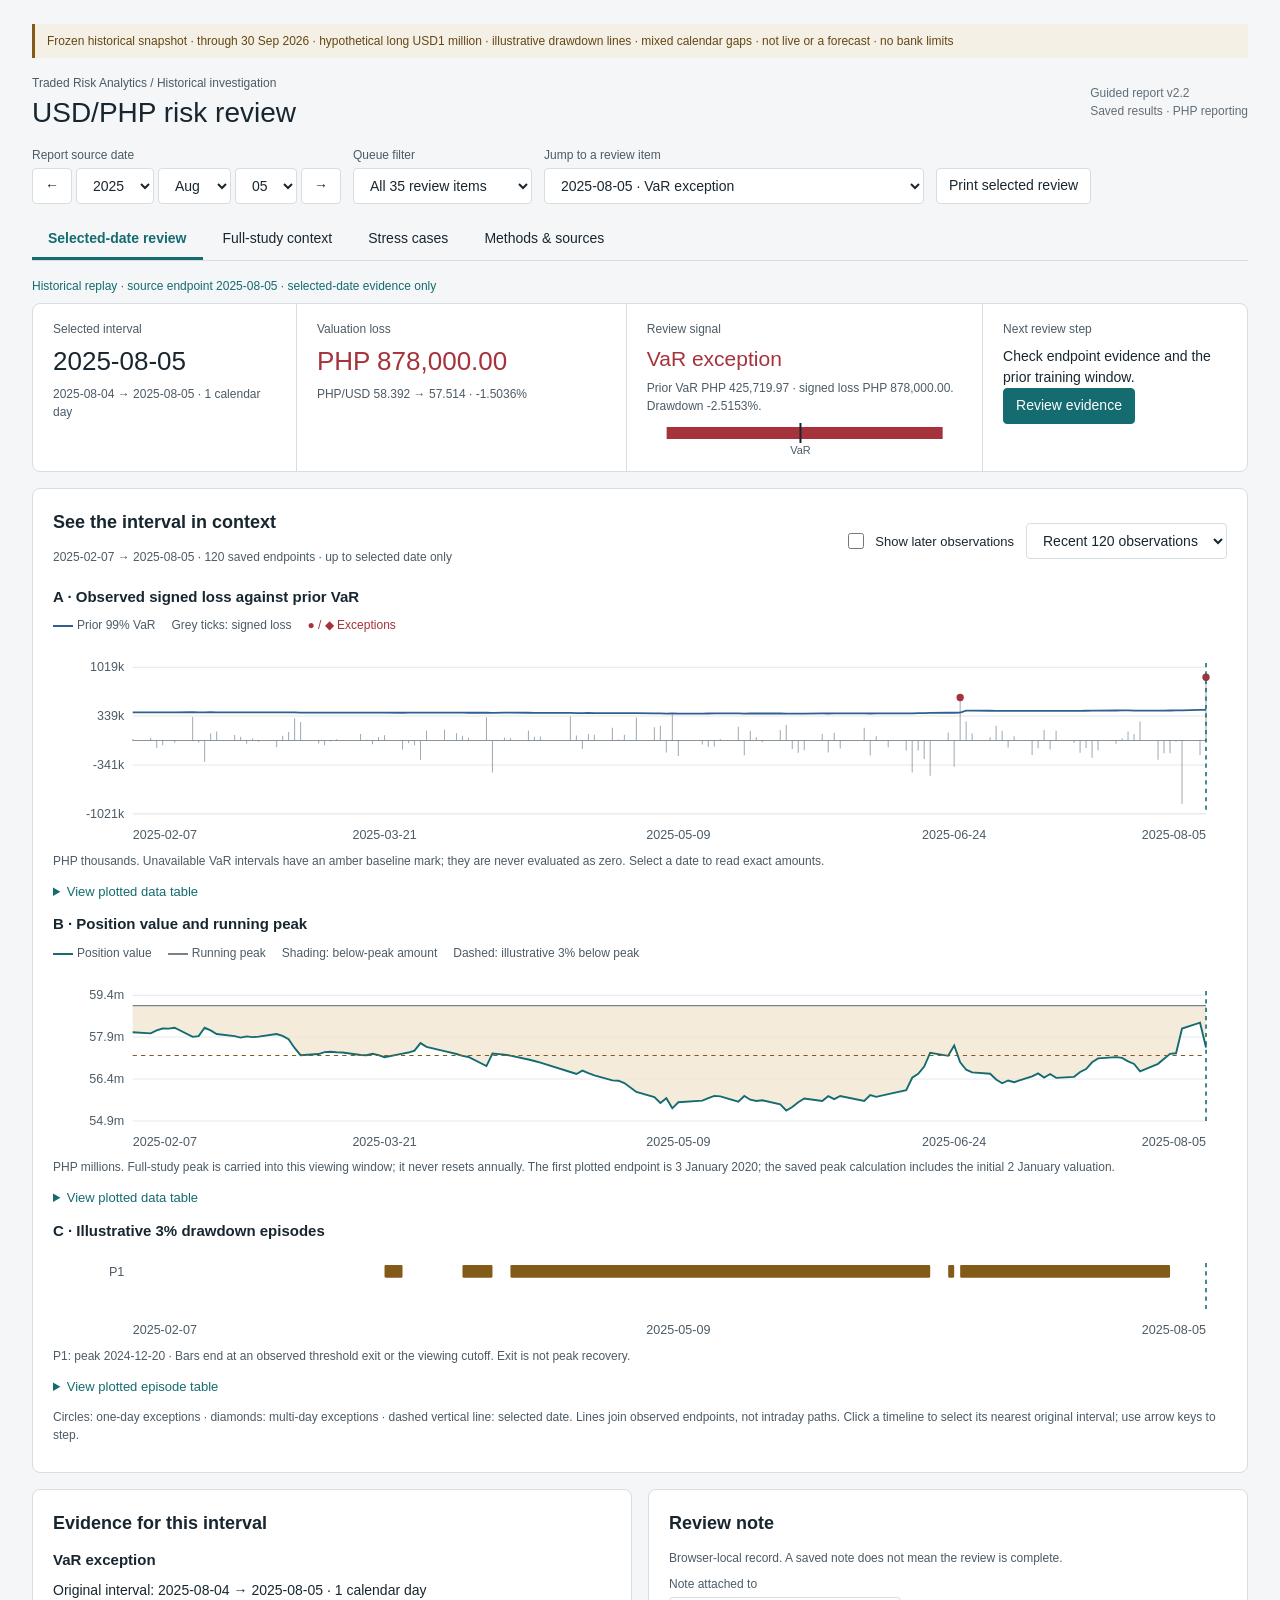
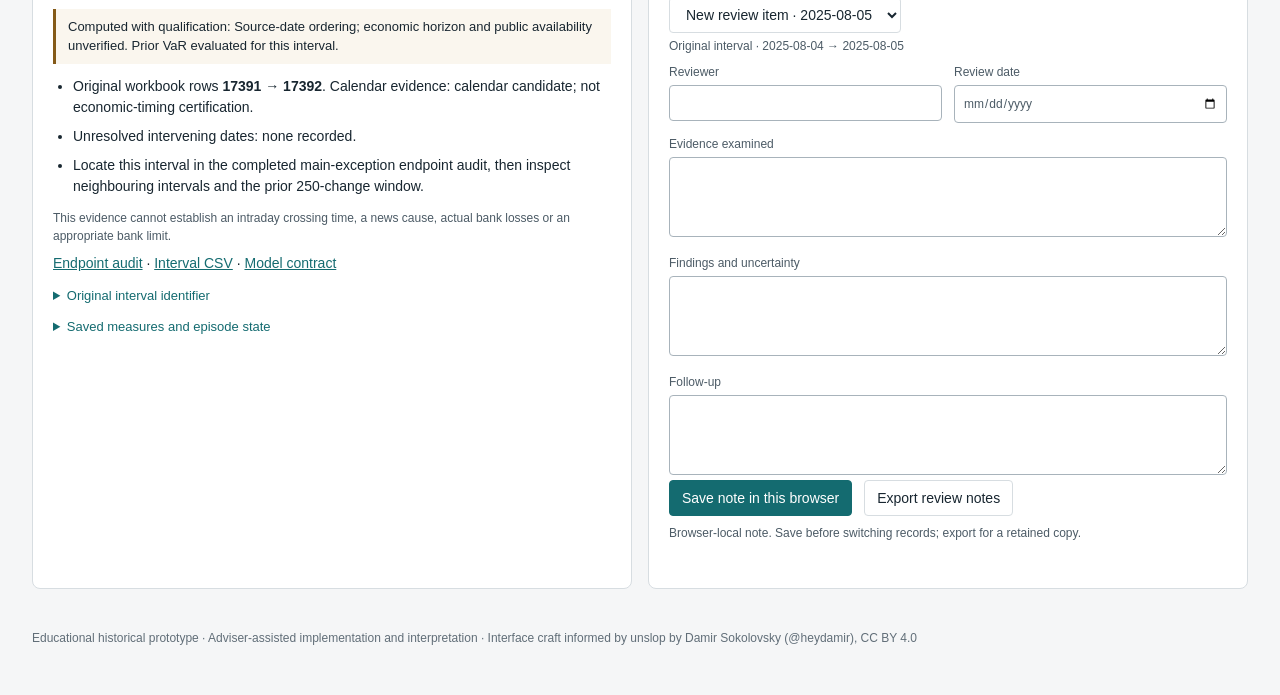
==== reports/guided_historical_report_v1/index.html @ f8533498 "Add files via upload" ====
<!doctype html>
<html lang="en"><head><meta charset="utf-8"><meta name="viewport" content="width=device-width,initial-scale=1"><title>USD/PHP · Guided historical risk report</title>
<style>
:root{--bg:#f5f6f7;--paper:#fff;--ink:#182630;--secondary:#4c5b66;--muted:#616e78;--line:#d7dde1;--soft:#eef1f3;--teal:#146b70;--red:#a6323b;--amber:#845a18;--blue:#315f92}*{box-sizing:border-box}body{margin:0;background:var(--bg);color:var(--ink);font:14px/1.5 -apple-system,BlinkMacSystemFont,"Segoe UI",sans-serif}main{max-width:1360px;margin:auto;padding:24px 32px 48px}h1{font-size:28px;font-weight:500;line-height:1.2;margin:0}h2{font-size:18px;font-weight:600;margin:0 0 12px}h3{font-size:15px;font-weight:600;margin:0 0 8px}p{margin:8px 0}a{color:var(--teal)}button,select,input,textarea{font:inherit;color:inherit}button,select{background:var(--paper);border:1px solid var(--line);border-radius:4px;min-height:36px;padding:6px 12px}button{cursor:pointer}button:hover{background:var(--soft)}button:disabled{opacity:.5;cursor:default}button:focus-visible,select:focus-visible,input:focus-visible,textarea:focus-visible,a:focus-visible,[tabindex]:focus-visible{outline:3px solid #146b70;outline-offset:3px}button.primary{background:var(--teal);border-color:var(--teal);color:white}.frame{padding:8px 12px;border-left:3px solid var(--amber);background:#f5f0e6;color:#654714;font-size:12px;margin-bottom:16px}.masthead{display:flex;justify-content:space-between;gap:16px;align-items:center}.eyebrow{color:var(--secondary);font-size:12px;margin-bottom:4px}.version{color:var(--muted);font-size:12px}.toolbar{display:flex;align-items:end;gap:12px;flex-wrap:wrap;padding:16px 0}.datecontrol{display:flex;gap:4px;flex-wrap:wrap}.toolbar label,.small-label{display:block;font-size:12px;color:var(--secondary);margin-bottom:4px}.toolbar .queue{flex:1;max-width:380px}.queue select{width:100%}.spacer{flex:1}.tabs{display:flex;gap:4px;border-bottom:1px solid var(--line);margin-bottom:16px;flex-wrap:wrap}.tabs button{border:0;background:none;border-bottom:3px solid transparent;border-radius:0;padding:8px 16px}.tabs button[aria-selected=true]{border-color:var(--teal);color:var(--teal);font-weight:600}.tiles{display:grid;grid-template-columns:1fr 1.25fr 1.35fr 1fr;background:var(--paper);border:1px solid var(--line);border-radius:8px;margin-bottom:16px}.tile{padding:16px 20px;border-right:1px solid var(--line);min-width:0}.tile:last-child{border:0}.tile .label{font-size:12px;color:var(--secondary);margin-bottom:8px}.figure{font-size:26px;line-height:1.2;font-weight:500;font-variant-numeric:tabular-nums;overflow-wrap:anywhere}.figure.signal{font-size:21px}.sub{font-size:12px;color:var(--secondary);margin-top:8px}.danger{color:var(--red)}.muted{color:var(--muted)}.inline{display:flex;gap:12px;align-items:center;flex-wrap:wrap}.panel{background:var(--paper);border:1px solid var(--line);border-radius:8px;padding:20px;margin-bottom:16px}.plot-toolbar{display:flex;justify-content:space-between;align-items:center;gap:12px;flex-wrap:wrap}.toggle{display:flex;gap:8px;align-items:center;font-size:13px}input[type=checkbox]{width:16px;height:16px;accent-color:var(--teal)}.chart{margin-top:12px;position:relative}.chart h3{margin:0}.chart svg{display:block;width:100%;height:auto;touch-action:pan-y}.chart-caption{font-size:12px;color:var(--secondary);margin:4px 0 8px}.legend{display:flex;gap:16px;flex-wrap:wrap;font-size:12px;color:var(--secondary);margin:8px 0}.linekey{display:inline-block;width:20px;height:0;border-top:2px solid;vertical-align:middle;margin-right:4px}.dotkey{color:var(--red)}.twocol{display:grid;grid-template-columns:1fr 1fr;gap:16px}.notice{padding:8px 12px;border-left:3px solid var(--amber);background:#faf6ee;font-size:13px}.evidence-list{padding-left:20px;margin:12px 0}.evidence-list li{margin:8px 0}.review-fields{display:grid;grid-template-columns:1fr 1fr;gap:12px}.review-fields label{display:block;font-size:12px;color:var(--secondary)}input:not([type=checkbox]),textarea,.review-fields select{width:100%;padding:8px;border:1px solid #a8b3bb;border-radius:4px;background:white;margin-top:4px}textarea{min-height:80px;resize:vertical}.wide{grid-column:1/-1}.statusline{font-size:12px;color:var(--secondary);min-height:36px}.scroll{overflow:auto;max-height:440px}table{border-collapse:collapse;width:100%;font-size:13px}th,td{text-align:left;padding:8px 12px;border-bottom:1px solid var(--line);vertical-align:top;font-variant-numeric:tabular-nums}th{color:var(--secondary);font-weight:500;background:#f7f8f9}details{margin:12px 0}summary{cursor:pointer;color:var(--teal);font-size:13px}dl{display:grid;grid-template-columns:1fr 1.5fr;gap:8px;margin:12px 0}dt{color:var(--secondary);font-size:13px}dd{margin:0;overflow-wrap:anywhere}.chart-data{max-height:280px}.methodtext{max-width:90ch}code{font-size:12px;overflow-wrap:anywhere}.sr-only{position:absolute;width:1px;height:1px;overflow:hidden;clip:rect(0,0,0,0)}[hidden]{display:none!important}footer{font-size:12px;color:var(--muted);margin-top:24px}.impact{display:block;width:100%;height:36px;margin-top:4px}.chart-focus{cursor:crosshair}.review-date-banner{font-size:12px;color:var(--teal);margin:8px 0}.blank{padding:24px;color:var(--secondary)}@media(max-width:900px){main{padding:16px}.tiles{grid-template-columns:1fr 1fr}.tile:nth-child(2){border-right:0}.tile:nth-child(-n+2){border-bottom:1px solid var(--line)}.twocol{grid-template-columns:1fr}.masthead{align-items:start}.toolbar .queue{max-width:none}.figure{font-size:24px}}@media(max-width:560px){.tiles{grid-template-columns:1fr}.tile{border:0;border-bottom:1px solid var(--line)!important}.tile:last-child{border-bottom:0!important}.review-fields{grid-template-columns:1fr}.wide{grid-column:auto}.tabs button{padding:8px}.datecontrol select{max-width:160px}.toolbar .queue{flex-basis:100%}h1{font-size:24px}.panel{padding:12px}.version{max-width:120px}.chart svg{min-height:150px}dl{grid-template-columns:1fr}.chart-caption{font-size:12px}}@media print{body{background:white}main{padding:0;max-width:none}.toolbar,.tabs,.plot-toolbar,.note-actions,.review-fields,.print-hide{display:none!important}.frame{display:block}.panel,.tiles{break-inside:avoid;border-radius:0}.chart svg{max-height:200px}.twocol{display:block}#notes-panel{display:none}#pane-review{display:block!important}#pane-study,#pane-stress,#pane-methods{display:none!important}.panel[hidden]{display:none!important}footer{font-size:10px}}
</style></head><body><main>
<div class="frame">Frozen historical snapshot · through 30 Sep 2026 · hypothetical long USD1 million · illustrative drawdown lines · mixed calendar gaps · not live or a forecast · no bank limits</div>
<header class="masthead"><div><div class="eyebrow">Traded Risk Analytics / Historical investigation</div><h1>USD/PHP risk review</h1></div><div class="version">Guided report v2.2<br>Saved results · PHP reporting</div></header>
<div class="toolbar"><div><label for="date">Report source date</label><div class="datecontrol"><button id="previous" aria-label="Previous original interval">←</button><select id="year" aria-label="Source year"></select><select id="month" aria-label="Source month"></select><select id="date" aria-label="Source day"></select><button id="next" aria-label="Next original interval">→</button></div></div><div><label for="queue-filter">Queue filter</label><select id="queue-filter"><option value="all">All 35 review items</option><option value="var">22 VaR exceptions</option><option value="drawdown">15 new 3% crossings</option></select></div><div class="queue"><label for="jump">Jump to a review item</label><select id="jump"><option value="">Choose a saved item</option></select></div><button id="print">Print selected review</button></div>
<nav class="tabs" role="tablist" aria-label="Report views"><button id="tab-review" role="tab" tabindex="0" aria-selected="true" aria-controls="pane-review" data-tab="review">Selected-date review</button><button id="tab-study" role="tab" tabindex="-1" aria-selected="false" aria-controls="pane-study" data-tab="study">Full-study context</button><button id="tab-stress" role="tab" tabindex="-1" aria-selected="false" aria-controls="pane-stress" data-tab="stress">Stress cases</button><button id="tab-methods" role="tab" tabindex="-1" aria-selected="false" aria-controls="pane-methods" data-tab="methods">Methods & sources</button></nav>
<div id="pane-review" role="tabpanel" aria-labelledby="tab-review">
<div id="replay" class="review-date-banner" aria-live="polite"></div>
<div class="tiles"><div class="tile"><div class="label">Selected interval</div><div id="selected-date" class="figure"></div><div id="interval" class="sub"></div></div><div class="tile"><div class="label" id="impact-label">Valuation impact</div><div id="impact-value" class="figure"></div><div id="rate" class="sub"></div></div><div class="tile"><div class="label">Review signal</div><div id="signal" class="figure signal"></div><div id="signal-detail" class="sub"></div><div id="impact-bar"></div></div><div class="tile"><div class="label">Next review step</div><div id="next-step"></div><button id="open-evidence" class="primary">Review evidence</button></div></div>
<section class="panel"><div class="plot-toolbar"><div><h2>See the interval in context</h2><div id="chart-scope" class="chart-caption"></div></div><div class="inline"><label class="toggle"><input id="show-later" type="checkbox">Show later observations</label><label><span class="sr-only">Chart range</span><select id="chart-range"><option value="recent">Recent 120 observations</option><option value="all">Whole available history</option></select></label></div></div>
<div class="chart" id="loss-chart" tabindex="0" aria-label="Loss versus prior VaR timeline. Left and right arrow keys select neighbouring intervals."></div><div class="chart" id="value-chart" tabindex="0" aria-label="Position value and running peak timeline. Left and right arrow keys select neighbouring intervals."></div><div class="chart" id="episode-chart" tabindex="0" aria-label="Drawdown episodes. Left and right arrow keys select neighbouring intervals."></div><p class="chart-caption">Circles: one-day exceptions · diamonds: multi-day exceptions · dashed vertical line: selected date. Lines join observed endpoints, not intraday paths. Click a timeline to select its nearest original interval; use arrow keys to step.</p>
</section>
<div class="twocol"><section class="panel" id="evidence-panel" tabindex="-1"><h2>Evidence for this interval</h2><div id="new"></div><div id="availability" class="notice"></div><div id="evidence"></div><details><summary>Saved measures and episode state</summary><div id="var-result"></div><div id="ongoing"></div></details></section>
<section class="panel" id="notes-panel"><h2>Review note</h2><p class="chart-caption">Browser-local record. A saved note does not mean the review is complete.</p><label for="note-context" class="small-label">Note attached to</label><select id="note-context"></select><p id="note-target" class="chart-caption"></p><div class="review-fields"><label>Reviewer<input id="reviewer"></label><label>Review date<input id="review-date" type="date"></label><label class="wide">Evidence examined<textarea id="review-evidence"></textarea></label><label class="wide">Findings and uncertainty<textarea id="findings"></textarea></label><label class="wide">Follow-up<textarea id="follow-up"></textarea></label></div><div class="inline note-actions"><button id="save-note" class="primary">Save note in this browser</button><button id="export-notes">Export review notes</button></div><p id="note-status" class="statusline" aria-live="polite"></p></section></div>
</div>
<div id="pane-study" role="tabpanel" aria-labelledby="tab-study" hidden><section class="panel"><h2>Full-study context</h2><p class="notice">Uses observations through 30 September 2026, including information later than an earlier selected date. Descriptive historical assessment; no model pass/fail verdict.</p><div id="coverage"></div><h3>Drawdown threshold tradeoffs</h3><div id="thresholds"></div><p>2% crosses sooner in a shared downturn; 4% requires a larger decline before crossing. Counts describe this sample, not calibrated company appetite. The selected-date episode display uses 3% as an illustrative display setting, not a preferred risk limit.</p><details><summary>All 15 illustrative 3% episodes — retrospective</summary><div id="episodes" class="scroll"></div></details><details><summary>All 1,647 original intervals — retrospective</summary><div id="history" class="scroll"></div></details><p><a href="../drawdown_threshold_assessment_v1/FINDINGS.md">Threshold assessment and limitations</a> · <a href="../var_validation_v1/VALIDATION_SUMMARY.md">Validation summary</a></p></section></div>
<div id="pane-stress" role="tabpanel" aria-labelledby="tab-stress" hidden><section class="panel"><h2>Stress cases · separate dated references</h2><p class="notice">Display-only scenarios. No probability, forecast horizon or breach threshold is assigned. These references may be later than the selected review date.</p><div class="twocol"><div><h3>Hypothetical long USD1 million</h3><p>Valuation as of <strong>30 September 2026</strong><br>PHP62.485/USD · PHP62.485 million starting value</p><div id="usd-stress"></div></div><div><h3>BPI Group · supporting illustration</h3><p>Disclosure as of <strong>31 December 2025</strong><br>+PHP814 million net USD on-balance-sheet exposure, in peso equivalent</p><div id="bpi-stress"></div><p class="chart-caption">Not the modelled USD1 million position. Static linear illustration; no actual total BPI loss, BPI VaR or BPI risk appetite is inferred. Original publication date not established.</p></div></div><p><a href="../stress_testing_v1/FINDINGS.md">Stress findings</a> · <a href="../stress_testing_v1/bpi_provenance.json">BPI provenance</a> · <a href="stress_comparison.png">Original saved comparison chart</a></p></section></div>
<div id="pane-methods" role="tabpanel" aria-labelledby="tab-methods" hidden><section class="panel methodtext"><h2>Methods, limitations and provenance</h2><p>The model uses a fixed hypothetical long USD1 million, PHP reporting, and published BSP observations. The rate is the USD row’s PHIL. PESO EQUIVALENT field; verified market-close one-day risk is not claimed.</p><p>Prior 99% Historical Simulation VaR uses the most recent 250 eligible original changes and the higher quantile. Signed loss is the negative of P&L. Exact signed loss must strictly exceed exact VaR for an exception. The near-tie review tolerance is PHP0.01 and never overrides strict classification.</p><p>Seven intervals crossing unresolved source dates are excluded from main training and backtesting. No missing-rate filling, return bridging or substitution is used. Source-date ordering, public availability, underlying economic dates and series-method continuity remain qualified. Formal operational adequacy, independence and causal market explanations are not established.</p><p>The running peak begins at the first study valuation and never resets yearly. A 3% episode starts on the first observed drawdown at or below −3%, continues while that condition holds, and ends on the first endpoint above −3%. Re-entry is a new episode; no extra minimum separation is imposed. Threshold exit is distinct from recovery to the peak. Later endpoints do not appear in the default selected-date charts.</p><p>No signal means only no trigger under these rules; unavailable is not zero. Stress scenarios do not bound losses or establish VaR adequacy. Any review remains manual.</p><h3>Report provenance</h3><div id="provenance"></div><p>Checks are author-run consistency checks. No independent bank-model certification or learner mastery is implied. Notes remain in the browser unless exported; the export includes version, snapshot hash, dates and record identifiers.</p><p><a href="../../INDICATOR_ACTION_SPECIFICATION.md">Project indicator specification</a> · <a href="../../MODELLING_CONTRACT.md">VaR contract</a> · <a href="../../STRESS_TESTING_CONTRACT.md">Stress contract</a> · <a href="../source_audit_remaining_gap1_v1/all_main_exception_endpoint_register.csv">Main-exception endpoint audit</a> · <a href="../investigation_episodes_v1/complete_interval_detail.csv">Complete interval CSV</a> · <a href="saved_results.json">Saved report arrays</a> · <a href="checksums.json">Output checksums</a></p><p>Keep this report folder within the project to retain relative evidence links. Main charts and controls work without a network connection.</p></section></div>
<footer>Educational historical prototype · Adviser-assisted implementation and interpretation · Interface craft informed by unslop by Damir Sokolovsky (@heydamir), CC BY 4.0</footer>
</main><script id="saved-data" type="application/json">{"details":[{"interval_id":"3cf2fd962d1fbd9c4ecc59f56bb71204aa5a29d5f0ee666faa956835532c6848:peso cross daily:15350->15351","start_source_date":"2020-01-02","end_source_date":"2020-01-03","gap_calendar_days":"1","gap_group":"gap_1","position_value_php":"50646000","running_peak_php":"50802000","running_peak_source_date":"2020-01-02","drawdown_php":"-156000","drawdown_percent":"-0.3070745246250148","drawdown_percent_exact":"-2600/8467","drawdown_flag":"False","drawdown_event":"no_trigger","drawdown_status":"Available with qualification","var_status":"Unavailable","var_unavailable_reason":"insufficient_history","var_exception":"","prior_var99_php":"","target_loss_php":"","exceedance_php":"","any_trigger":"False","qualification":"Source-date ordering; economic horizon and public availability unverified","drawdown_episode_id":"","threshold_exit_episode_id":"","presentation_state":"no_drawdown_trigger"},{"interval_id":"3cf2fd962d1fbd9c4ecc59f56bb71204aa5a29d5f0ee666faa956835532c6848:peso cross daily:15351->15354","start_source_date":"2020-01-03","end_source_date":"2020-01-06","gap_calendar_days":"3","gap_group":"gap_gt1","position_value_php":"50872000","running_peak_php":"50872000","running_peak_source_date":"2020-01-06","drawdown_php":"0","drawdown_percent":"0.0","drawdown_percent_exact":"0","drawdown_flag":"False","drawdown_event":"no_trigger","drawdown_status":"Available with qualification","var_status":"Unavailable","var_unavailable_reason":"insufficient_history","var_exception":"","prior_var99_php":"","target_loss_php":"","exceedance_php":"","any_trigger":"False","qualification":"Source-date ordering; economic horizon and public availability unverified","drawdown_episode_id":"","threshold_exit_episode_id":"","presentation_state":"no_drawdown_trigger"},{"interval_id":"3cf2fd962d1fbd9c4ecc59f56bb71204aa5a29d5f0ee666faa956835532c6848:peso cross daily:15354->15355","start_source_date":"2020-01-06","end_source_date":"2020-01-07","gap_calendar_days":"1","gap_group":"gap_1","position_value_php":"51161000","running_peak_php":"51161000","running_peak_source_date":"2020-01-07","drawdown_php":"0","drawdown_percent":"0.0","drawdown_percent_exact":"0","drawdown_flag":"False","drawdown_event":"no_trigger","drawdown_status":"Available with qualification","var_status":"Unavailable","var_unavailable_reason":"insufficient_history","var_exception":"","prior_var99_php":"","target_loss_php":"","exceedance_php":"","any_trigger":"False","qualification":"Source-date ordering; economic horizon and public availability unverified","drawdown_episode_id":"","threshold_exit_episode_id":"","presentation_state":"no_drawdown_trigger"},{"interval_id":"3cf2fd962d1fbd9c4ecc59f56bb71204aa5a29d5f0ee666faa956835532c6848:peso cross daily:15355->15356","start_source_date":"2020-01-07","end_source_date":"2020-01-08","gap_calendar_days":"1","gap_group":"gap_1","position_value_php":"50841000","running_peak_php":"51161000","running_peak_source_date":"2020-01-07","drawdown_php":"-320000","drawdown_percent":"-0.625476437129845","drawdown_percent_exact":"-32000/51161","drawdown_flag":"False","drawdown_event":"no_trigger","drawdown_status":"Available with qualification","var_status":"Unavailable","var_unavailable_reason":"insufficient_history","var_exception":"","prior_var99_php":"","target_loss_php":"","exceedance_php":"","any_trigger":"False","qualification":"Source-date ordering; economic horizon and public availability unverified","drawdown_episode_id":"","threshold_exit_episode_id":"","presentation_state":"no_drawdown_trigger"},{"interval_id":"3cf2fd962d1fbd9c4ecc59f56bb71204aa5a29d5f0ee666faa956835532c6848:peso cross daily:15356->15357","start_source_date":"2020-01-08","end_source_date":"2020-01-09","gap_calendar_days":"1","gap_group":"gap_1","position_value_php":"50956000","running_peak_php":"51161000","running_peak_source_date":"2020-01-07","drawdown_php":"-205000","drawdown_percent":"-0.40069584253630697","drawdown_percent_exact":"-20500/51161","drawdown_flag":"False","drawdown_event":"no_trigger","drawdown_status":"Available with qualification","var_status":"Unavailable","var_unavailable_reason":"insufficient_history","var_exception":"","prior_var99_php":"","target_loss_php":"","exceedance_php":"","any_trigger":"False","qualification":"Source-date ordering; economic horizon and public availability unverified","drawdown_episode_id":"","threshold_exit_episode_id":"","presentation_state":"no_drawdown_trigger"},{"interval_id":"3cf2fd962d1fbd9c4ecc59f56bb71204aa5a29d5f0ee666faa956835532c6848:peso cross daily:15357->15358","start_source_date":"2020-01-09","end_source_date":"2020-01-10","gap_calendar_days":"1","gap_group":"gap_1","position_value_php":"50603000","running_peak_php":"51161000","running_peak_source_date":"2020-01-07","drawdown_php":"-558000","drawdown_percent":"-1.0906745372451672","drawdown_percent_exact":"-55800/51161","drawdown_flag":"False","drawdown_event":"no_trigger","drawdown_status":"Available with qualification","var_status":"Unavailable","var_unavailable_reason":"insufficient_history","var_exception":"","prior_var99_php":"","target_loss_php":"","exceedance_php":"","any_trigger":"False","qualification":"Source-date ordering; economic horizon and public availability unverified","drawdown_episode_id":"","threshold_exit_episode_id":"","presentation_state":"no_drawdown_trigger"},{"interval_id":"3cf2fd962d1fbd9c4ecc59f56bb71204aa5a29d5f0ee666faa956835532c6848:peso cross daily:15358->15362","start_source_date":"2020-01-10","end_source_date":"2020-01-14","gap_calendar_days":"4","gap_group":"gap_gt1","position_value_php":"50705000","running_peak_php":"51161000","running_peak_source_date":"2020-01-07","drawdown_php":"-456000","drawdown_percent":"-0.8913039229100291","drawdown_percent_exact":"-45600/51161","drawdown_flag":"False","drawdown_event":"no_trigger","drawdown_status":"Available with qualification","var_status":"Unavailable","var_unavailable_reason":"excluded_review","var_exception":"","prior_var99_php":"","target_loss_php":"","exceedance_php":"","any_trigger":"False","qualification":"Source-date ordering; economic horizon and public availability unverified","drawdown_episode_id":"","threshold_exit_episode_id":"","presentation_state":"no_drawdown_trigger"},{"interval_id":"3cf2fd962d1fbd9c4ecc59f56bb71204aa5a29d5f0ee666faa956835532c6848:peso cross daily:15362->15363","start_source_date":"2020-01-14","end_source_date":"2020-01-15","gap_calendar_days":"1","gap_group":"gap_1","position_value_php":"50512000","running_peak_php":"51161000","running_peak_source_date":"2020-01-07","drawdown_php":"-649000","drawdown_percent":"-1.2685443990539669","drawdown_percent_exact":"-5900/4651","drawdown_flag":"False","drawdown_event":"no_trigger","drawdown_status":"Available with qualification","var_status":"Unavailable","var_unavailable_reason":"insufficient_history","var_exception":"","prior_var99_php":"","target_loss_php":"","exceedance_php":"","any_trigger":"False","qualification":"Source-date ordering; economic horizon and public availability unverified","drawdown_episode_id":"","threshold_exit_episode_id":"","presentation_state":"no_drawdown_trigger"},{"interval_id":"3cf2fd962d1fbd9c4ecc59f56bb71204aa5a29d5f0ee666faa956835532c6848:peso cross daily:15363->15364","start_source_date":"2020-01-15","end_source_date":"2020-01-16","gap_calendar_days":"1","gap_group":"gap_1","position_value_php":"50700000","running_peak_php":"51161000","running_peak_source_date":"2020-01-07","drawdown_php":"-461000","drawdown_percent":"-0.901076992240183","drawdown_percent_exact":"-46100/51161","drawdown_flag":"False","drawdown_event":"no_trigger","drawdown_status":"Available with qualification","var_status":"Unavailable","var_unavailable_reason":"insufficient_history","var_exception":"","prior_var99_php":"","target_loss_php":"","exceedance_php":"","any_trigger":"False","qualification":"Source-date ordering; economic horizon and public availability unverified","drawdown_episode_id":"","threshold_exit_episode_id":"","presentation_state":"no_drawdown_trigger"},{"interval_id":"3cf2fd962d1fbd9c4ecc59f56bb71204aa5a29d5f0ee666faa956835532c6848:peso cross daily:15364->15365","start_source_date":"2020-01-16","end_source_date":"2020-01-17","gap_calendar_days":"1","gap_group":"gap_1","position_value_php":"50760000","running_peak_php":"51161000","running_peak_source_date":"2020-01-07","drawdown_php":"-401000","drawdown_percent":"-0.783800160278337","drawdown_percent_exact":"-40100/51161","drawdown_flag":"False","drawdown_event":"no_trigger","drawdown_status":"Available with qualification","var_status":"Unavailable","var_unavailable_reason":"insufficient_history","var_exception":"","prior_var99_php":"","target_loss_php":"","exceedance_php":"","any_trigger":"False","qualification":"Source-date ordering; economic horizon and public availability unverified","drawdown_episode_id":"","threshold_exit_episode_id":"","presentation_state":"no_drawdown_trigger"},{"interval_id":"3cf2fd962d1fbd9c4ecc59f56bb71204aa5a29d5f0ee666faa956835532c6848:peso cross daily:15365->15368","start_source_date":"2020-01-17","end_source_date":"2020-01-20","gap_calendar_days":"3","gap_group":"gap_gt1","position_value_php":"50898000","running_peak_php":"51161000","running_peak_source_date":"2020-01-07","drawdown_php":"-263000","drawdown_percent":"-0.5140634467660914","drawdown_percent_exact":"-26300/51161","drawdown_flag":"False","drawdown_event":"no_trigger","drawdown_status":"Available with qualification","var_status":"Unavailable","var_unavailable_reason":"insufficient_history","var_exception":"","prior_var99_php":"","target_loss_php":"","exceedance_php":"","any_trigger":"False","qualification":"Source-date ordering; economic horizon and public availability unverified","drawdown_episode_id":"","threshold_exit_episode_id":"","presentation_state":"no_drawdown_trigger"},{"interval_id":"3cf2fd962d1fbd9c4ecc59f56bb71204aa5a29d5f0ee666faa956835532c6848:peso cross daily:15368->15369","start_source_date":"2020-01-20","end_source_date":"2020-01-21","gap_calendar_days":"1","gap_group":"gap_1","position_value_php":"50944000","running_peak_php":"51161000","running_peak_source_date":"2020-01-07","drawdown_php":"-217000","drawdown_percent":"-0.42415120892867614","drawdown_percent_exact":"-21700/51161","drawdown_flag":"False","drawdown_event":"no_trigger","drawdown_status":"Available with qualification","var_status":"Unavailable","var_unavailable_reason":"insufficient_history","var_exception":"","prior_var99_php":"","target_loss_php":"","exceedance_php":"","any_trigger":"False","qualification":"Source-date ordering; economic horizon and public availability unverified","drawdown_episode_id":"","threshold_exit_episode_id":"","presentation_state":"no_drawdown_trigger"},{"interval_id":"3cf2fd962d1fbd9c4ecc59f56bb71204aa5a29d5f0ee666faa956835532c6848:peso cross daily:15369->15370","start_source_date":"2020-01-21","end_source_date":"2020-01-22","gap_calendar_days":"1","gap_group":"gap_1","position_value_php":"51039000","running_peak_php":"51161000","running_peak_source_date":"2020-01-07","drawdown_php":"-122000","drawdown_percent":"-0.2384628916557534","drawdown_percent_exact":"-12200/51161","drawdown_flag":"False","drawdown_event":"no_trigger","drawdown_status":"Available with qualification","var_status":"Unavailable","var_unavailable_reason":"insufficient_history","var_exception":"","prior_var99_php":"","target_loss_php":"","exceedance_php":"","any_trigger":"False","qualification":"Source-date ordering; economic horizon and public availability unverified","drawdown_episode_id":"","threshold_exit_episode_id":"","presentation_state":"no_drawdown_trigger"},{"interval_id":"3cf2fd962d1fbd9c4ecc59f56bb71204aa5a29d5f0ee666faa956835532c6848:peso cross daily:15370->15371","start_source_date":"2020-01-22","end_source_date":"2020-01-23","gap_calendar_days":"1","gap_group":"gap_1","position_value_php":"50942000","running_peak_php":"51161000","running_peak_source_date":"2020-01-07","drawdown_php":"-219000","drawdown_percent":"-0.4280604366607377","drawdown_percent_exact":"-21900/51161","drawdown_flag":"False","drawdown_event":"no_trigger","drawdown_status":"Available with qualification","var_status":"Unavailable","var_unavailable_reason":"insufficient_history","var_exception":"","prior_var99_php":"","target_loss_php":"","exceedance_php":"","any_trigger":"False","qualification":"Source-date ordering; economic horizon and public availability unverified","drawdown_episode_id":"","threshold_exit_episode_id":"","presentation_state":"no_drawdown_trigger"},{"interval_id":"3cf2fd962d1fbd9c4ecc59f56bb71204aa5a29d5f0ee666faa956835532c6848:peso cross daily:15371->15372","start_source_date":"2020-01-23","end_source_date":"2020-01-24","gap_calendar_days":"1","gap_group":"gap_1","position_value_php":"50963000","running_peak_php":"51161000","running_peak_source_date":"2020-01-07","drawdown_php":"-198000","drawdown_percent":"-0.3870135454740916","drawdown_percent_exact":"-1800/4651","drawdown_flag":"False","drawdown_event":"no_trigger","drawdown_status":"Available with qualification","var_status":"Unavailable","var_unavailable_reason":"insufficient_history","var_exception":"","prior_var99_php":"","target_loss_php":"","exceedance_php":"","any_trigger":"False","qualification":"Source-date ordering; economic horizon and public availability unverified","drawdown_episode_id":"","threshold_exit_episode_id":"","presentation_state":"no_drawdown_trigger"},{"interval_id":"3cf2fd962d1fbd9c4ecc59f56bb71204aa5a29d5f0ee666faa956835532c6848:peso cross daily:15372->15375","start_source_date":"2020-01-24","end_source_date":"2020-01-27","gap_calendar_days":"3","gap_group":"gap_gt1","position_value_php":"50899000","running_peak_php":"51161000","running_peak_source_date":"2020-01-07","drawdown_php":"-262000","drawdown_percent":"-0.5121088329000606","drawdown_percent_exact":"-26200/51161","drawdown_flag":"False","drawdown_event":"no_trigger","drawdown_status":"Available with qualification","var_status":"Unavailable","var_unavailable_reason":"insufficient_history","var_exception":"","prior_var99_php":"","target_loss_php":"","exceedance_php":"","any_trigger":"False","qualification":"Source-date ordering; economic horizon and public availability unverified","drawdown_episode_id":"","threshold_exit_episode_id":"","presentation_state":"no_drawdown_trigger"},{"interval_id":"3cf2fd962d1fbd9c4ecc59f56bb71204aa5a29d5f0ee666faa956835532c6848:peso cross daily:15375->15376","start_source_date":"2020-01-27","end_source_date":"2020-01-28","gap_calendar_days":"1","gap_group":"gap_1","position_value_php":"50872000","running_peak_php":"51161000","running_peak_source_date":"2020-01-07","drawdown_php":"-289000","drawdown_percent":"-0.5648834072828912","drawdown_percent_exact":"-28900/51161","drawdown_flag":"False","drawdown_event":"no_trigger","drawdown_status":"Available with qualification","var_status":"Unavailable","var_unavailable_reason":"insufficient_history","var_exception":"","prior_var99_php":"","target_loss_php":"","exceedance_php":"","any_trigger":"False","qualification":"Source-date ordering; economic horizon and public availability unverified","drawdown_episode_id":"","threshold_exit_episode_id":"","presentation_state":"no_drawdown_trigger"},{"interval_id":"3cf2fd962d1fbd9c4ecc59f56bb71204aa5a29d5f0ee666faa956835532c6848:peso cross daily:15376->15377","start_source_date":"2020-01-28","end_source_date":"2020-01-29","gap_calendar_days":"1","gap_group":"gap_1","position_value_php":"50818000","running_peak_php":"51161000","running_peak_source_date":"2020-01-07","drawdown_php":"-343000","drawdown_percent":"-0.6704325560485526","drawdown_percent_exact":"-34300/51161","drawdown_flag":"False","drawdown_event":"no_trigger","drawdown_status":"Available with qualification","var_status":"Unavailable","var_unavailable_reason":"insufficient_history","var_exception":"","prior_var99_php":"","target_loss_php":"","exceedance_php":"","any_trigger":"False","qualification":"Source-date ordering; economic horizon and public availability unverified","drawdown_episode_id":"","threshold_exit_episode_id":"","presentation_state":"no_drawdown_trigger"},{"interval_id":"3cf2fd962d1fbd9c4ecc59f56bb71204aa5a29d5f0ee666faa956835532c6848:peso cross daily:15377->15378","start_source_date":"2020-01-29","end_source_date":"2020-01-30","gap_calendar_days":"1","gap_group":"gap_1","position_value_php":"50773000","running_peak_php":"51161000","running_peak_source_date":"2020-01-07","drawdown_php":"-388000","drawdown_percent":"-0.7583901800199371","drawdown_percent_exact":"-38800/51161","drawdown_flag":"False","drawdown_event":"no_trigger","drawdown_status":"Available with qualification","var_status":"Unavailable","var_unavailable_reason":"insufficient_history","var_exception":"","prior_var99_php":"","target_loss_php":"","exceedance_php":"","any_trigger":"False","qualification":"Source-date ordering; economic horizon and public availability unverified","drawdown_episode_id":"","threshold_exit_episode_id":"","presentation_state":"no_drawdown_trigger"},{"interval_id":"3cf2fd962d1fbd9c4ecc59f56bb71204aa5a29d5f0ee666faa956835532c6848:peso cross daily:15378->15379","start_source_date":"2020-01-30","end_source_date":"2020-01-31","gap_calendar_days":"1","gap_group":"gap_1","position_value_php":"50904000","running_peak_php":"51161000","running_peak_source_date":"2020-01-07","drawdown_php":"-257000","drawdown_percent":"-0.5023357635699067","drawdown_percent_exact":"-25700/51161","drawdown_flag":"False","drawdown_event":"no_trigger","drawdown_status":"Available with qualification","var_status":"Unavailable","var_unavailable_reason":"insufficient_history","var_exception":"","prior_var99_php":"","target_loss_php":"","exceedance_php":"","any_trigger":"False","qualification":"Source-date ordering; economic horizon and public availability unverified","drawdown_episode_id":"","threshold_exit_episode_id":"","presentation_state":"no_drawdown_trigger"},{"interval_id":"3cf2fd962d1fbd9c4ecc59f56bb71204aa5a29d5f0ee666faa956835532c6848:peso cross daily:15379->15382","start_source_date":"2020-01-31","end_source_date":"2020-02-03","gap_calendar_days":"3","gap_group":"gap_gt1","position_value_php":"50855000","running_peak_php":"51161000","running_peak_source_date":"2020-01-07","drawdown_php":"-306000","drawdown_percent":"-0.5981118430054143","drawdown_percent_exact":"-30600/51161","drawdown_flag":"False","drawdown_event":"no_trigger","drawdown_status":"Available with qualification","var_status":"Unavailable","var_unavailable_reason":"insufficient_history","var_exception":"","prior_var99_php":"","target_loss_php":"","exceedance_php":"","any_trigger":"False","qualification":"Source-date ordering; economic horizon and public availability unverified","drawdown_episode_id":"","threshold_exit_episode_id":"","presentation_state":"no_drawdown_trigger"},{"interval_id":"3cf2fd962d1fbd9c4ecc59f56bb71204aa5a29d5f0ee666faa956835532c6848:peso cross daily:15382->15383","start_source_date":"2020-02-03","end_source_date":"2020-02-04","gap_calendar_days":"1","gap_group":"gap_1","position_value_php":"50946000","running_peak_php":"51161000","running_peak_source_date":"2020-01-07","drawdown_php":"-215000","drawdown_percent":"-0.4202419811966146","drawdown_percent_exact":"-21500/51161","drawdown_flag":"False","drawdown_event":"no_trigger","drawdown_status":"Available with qualification","var_status":"Unavailable","var_unavailable_reason":"insufficient_history","var_exception":"","prior_var99_php":"","target_loss_php":"","exceedance_php":"","any_trigger":"False","qualification":"Source-date ordering; economic horizon and public availability unverified","drawdown_episode_id":"","threshold_exit_episode_id":"","presentation_state":"no_drawdown_trigger"},{"interval_id":"3cf2fd962d1fbd9c4ecc59f56bb71204aa5a29d5f0ee666faa956835532c6848:peso cross daily:15383->15384","start_source_date":"2020-02-04","end_source_date":"2020-02-05","gap_calendar_days":"1","gap_group":"gap_1","position_value_php":"50763000","running_peak_php":"51161000","running_peak_source_date":"2020-01-07","drawdown_php":"-398000","drawdown_percent":"-0.7779363186802447","drawdown_percent_exact":"-39800/51161","drawdown_flag":"False","drawdown_event":"no_trigger","drawdown_status":"Available with qualification","var_status":"Unavailable","var_unavailable_reason":"insufficient_history","var_exception":"","prior_var99_php":"","target_loss_php":"","exceedance_php":"","any_trigger":"False","qualification":"Source-date ordering; economic horizon and public availability unverified","drawdown_episode_id":"","threshold_exit_episode_id":"","presentation_state":"no_drawdown_trigger"},{"interval_id":"3cf2fd962d1fbd9c4ecc59f56bb71204aa5a29d5f0ee666faa956835532c6848:peso cross daily:15384->15385","start_source_date":"2020-02-05","end_source_date":"2020-02-06","gap_calendar_days":"1","gap_group":"gap_1","position_value_php":"50841000","running_peak_php":"51161000","running_peak_source_date":"2020-01-07","drawdown_php":"-320000","drawdown_percent":"-0.625476437129845","drawdown_percent_exact":"-32000/51161","drawdown_flag":"False","drawdown_event":"no_trigger","drawdown_status":"Available with qualification","var_status":"Unavailable","var_unavailable_reason":"insufficient_history","var_exception":"","prior_var99_php":"","target_loss_php":"","exceedance_php":"","any_trigger":"False","qualification":"Source-date ordering; economic horizon and public availability unverified","drawdown_episode_id":"","threshold_exit_episode_id":"","presentation_state":"no_drawdown_trigger"},{"interval_id":"3cf2fd962d1fbd9c4ecc59f56bb71204aa5a29d5f0ee666faa956835532c6848:peso cross daily:15385->15386","start_source_date":"2020-02-06","end_source_date":"2020-02-07","gap_calendar_days":"1","gap_group":"gap_1","position_value_php":"50780000","running_peak_php":"51161000","running_peak_source_date":"2020-01-07","drawdown_php":"-381000","drawdown_percent":"-0.7447078829577217","drawdown_percent_exact":"-38100/51161","drawdown_flag":"False","drawdown_event":"no_trigger","drawdown_status":"Available with qualification","var_status":"Unavailable","var_unavailable_reason":"insufficient_history","var_exception":"","prior_var99_php":"","target_loss_php":"","exceedance_php":"","any_trigger":"False","qualification":"Source-date ordering; economic horizon and public availability unverified","drawdown_episode_id":"","threshold_exit_episode_id":"","presentation_state":"no_drawdown_trigger"},{"interval_id":"3cf2fd962d1fbd9c4ecc59f56bb71204aa5a29d5f0ee666faa956835532c6848:peso cross daily:15386->15389","start_source_date":"2020-02-07","end_source_date":"2020-02-10","gap_calendar_days":"3","gap_group":"gap_gt1","position_value_php":"50783000","running_peak_php":"51161000","running_peak_source_date":"2020-01-07","drawdown_php":"-378000","drawdown_percent":"-0.7388440413596294","drawdown_percent_exact":"-37800/51161","drawdown_flag":"False","drawdown_event":"no_trigger","drawdown_status":"Available with qualification","var_status":"Unavailable","var_unavailable_reason":"insufficient_history","var_exception":"","prior_var99_php":"","target_loss_php":"","exceedance_php":"","any_trigger":"False","qualification":"Source-date ordering; economic horizon and public availability unverified","drawdown_episode_id":"","threshold_exit_episode_id":"","presentation_state":"no_drawdown_trigger"},{"interval_id":"3cf2fd962d1fbd9c4ecc59f56bb71204aa5a29d5f0ee666faa956835532c6848:peso cross daily:15389->15390","start_source_date":"2020-02-10","end_source_date":"2020-02-11","gap_calendar_days":"1","gap_group":"gap_1","position_value_php":"50782000","running_peak_php":"51161000","running_peak_source_date":"2020-01-07","drawdown_php":"-379000","drawdown_percent":"-0.7407986552256601","drawdown_percent_exact":"-37900/51161","drawdown_flag":"False","drawdown_event":"no_trigger","drawdown_status":"Available with qualification","var_status":"Unavailable","var_unavailable_reason":"insufficient_history","var_exception":"","prior_var99_php":"","target_loss_php":"","exceedance_php":"","any_trigger":"False","qualification":"Source-date ordering; economic horizon and public availability unverified","drawdown_episode_id":"","threshold_exit_episode_id":"","presentation_state":"no_drawdown_trigger"},{"interval_id":"3cf2fd962d1fbd9c4ecc59f56bb71204aa5a29d5f0ee666faa956835532c6848:peso cross daily:15390->15391","start_source_date":"2020-02-11","end_source_date":"2020-02-12","gap_calendar_days":"1","gap_group":"gap_1","position_value_php":"50700000","running_peak_php":"51161000","running_peak_source_date":"2020-01-07","drawdown_php":"-461000","drawdown_percent":"-0.901076992240183","drawdown_percent_exact":"-46100/51161","drawdown_flag":"False","drawdown_event":"no_trigger","drawdown_status":"Available with qualification","var_status":"Unavailable","var_unavailable_reason":"insufficient_history","var_exception":"","prior_var99_php":"","target_loss_php":"","exceedance_php":"","any_trigger":"False","qualification":"Source-date ordering; economic horizon and public availability unverified","drawdown_episode_id":"","threshold_exit_episode_id":"","presentation_state":"no_drawdown_trigger"},{"interval_id":"3cf2fd962d1fbd9c4ecc59f56bb71204aa5a29d5f0ee666faa956835532c6848:peso cross daily:15391->15392","start_source_date":"2020-02-12","end_source_date":"2020-02-13","gap_calendar_days":"1","gap_group":"gap_1","position_value_php":"50569000","running_peak_php":"51161000","running_peak_source_date":"2020-01-07","drawdown_php":"-592000","drawdown_percent":"-1.1571314086902134","drawdown_percent_exact":"-59200/51161","drawdown_flag":"False","drawdown_event":"no_trigger","drawdown_status":"Available with qualification","var_status":"Unavailable","var_unavailable_reason":"insufficient_history","var_exception":"","prior_var99_php":"","target_loss_php":"","exceedance_php":"","any_trigger":"False","qualification":"Source-date ordering; economic horizon and public availability unverified","drawdown_episode_id":"","threshold_exit_episode_id":"","presentation_state":"no_drawdown_trigger"},{"interval_id":"3cf2fd962d1fbd9c4ecc59f56bb71204aa5a29d5f0ee666faa956835532c6848:peso cross daily:15392->15393","start_source_date":"2020-02-13","end_source_date":"2020-02-14","gap_calendar_days":"1","gap_group":"gap_1","position_value_php":"50504000","running_peak_php":"51161000","running_peak_source_date":"2020-01-07","drawdown_php":"-657000","drawdown_percent":"-1.284181309982213","drawdown_percent_exact":"-65700/51161","drawdown_flag":"False","drawdown_event":"no_trigger","drawdown_status":"Available with qualification","var_status":"Unavailable","var_unavailable_reason":"insufficient_history","var_exception":"","prior_var99_php":"","target_loss_php":"","exceedance_php":"","any_trigger":"False","qualification":"Source-date ordering; economic horizon and public availability unverified","drawdown_episode_id":"","threshold_exit_episode_id":"","presentation_state":"no_drawdown_trigger"},{"interval_id":"3cf2fd962d1fbd9c4ecc59f56bb71204aa5a29d5f0ee666faa956835532c6848:peso cross daily:15393->15396","start_source_date":"2020-02-14","end_source_date":"2020-02-17","gap_calendar_days":"3","gap_group":"gap_gt1","position_value_php":"50490000","running_peak_php":"51161000","running_peak_source_date":"2020-01-07","drawdown_php":"-671000","drawdown_percent":"-1.3115459041066437","drawdown_percent_exact":"-6100/4651","drawdown_flag":"False","drawdown_event":"no_trigger","drawdown_status":"Available with qualification","var_status":"Unavailable","var_unavailable_reason":"insufficient_history","var_exception":"","prior_var99_php":"","target_loss_php":"","exceedance_php":"","any_trigger":"False","qualification":"Source-date ordering; economic horizon and public availability unverified","drawdown_episode_id":"","threshold_exit_episode_id":"","presentation_state":"no_drawdown_trigger"},{"interval_id":"3cf2fd962d1fbd9c4ecc59f56bb71204aa5a29d5f0ee666faa956835532c6848:peso cross daily:15396->15397","start_source_date":"2020-02-17","end_source_date":"2020-02-18","gap_calendar_days":"1","gap_group":"gap_1","position_value_php":"50565000","running_peak_php":"51161000","running_peak_source_date":"2020-01-07","drawdown_php":"-596000","drawdown_percent":"-1.1649498641543363","drawdown_percent_exact":"-59600/51161","drawdown_flag":"False","drawdown_event":"no_trigger","drawdown_status":"Available with qualification","var_status":"Unavailable","var_unavailable_reason":"insufficient_history","var_exception":"","prior_var99_php":"","target_loss_php":"","exceedance_php":"","any_trigger":"False","qualification":"Source-date ordering; economic horizon and public availability unverified","drawdown_episode_id":"","threshold_exit_episode_id":"","presentation_state":"no_drawdown_trigger"},{"interval_id":"3cf2fd962d1fbd9c4ecc59f56bb71204aa5a29d5f0ee666faa956835532c6848:peso cross daily:15397->15398","start_source_date":"2020-02-18","end_source_date":"2020-02-19","gap_calendar_days":"1","gap_group":"gap_1","position_value_php":"50613000","running_peak_php":"51161000","running_peak_source_date":"2020-01-07","drawdown_php":"-548000","drawdown_percent":"-1.0711283985848596","drawdown_percent_exact":"-54800/51161","drawdown_flag":"False","drawdown_event":"no_trigger","drawdown_status":"Available with qualification","var_status":"Unavailable","var_unavailable_reason":"insufficient_history","var_exception":"","prior_var99_php":"","target_loss_php":"","exceedance_php":"","any_trigger":"False","qualification":"Source-date ordering; economic horizon and public availability unverified","drawdown_episode_id":"","threshold_exit_episode_id":"","presentation_state":"no_drawdown_trigger"},{"interval_id":"3cf2fd962d1fbd9c4ecc59f56bb71204aa5a29d5f0ee666faa956835532c6848:peso cross daily:15398->15399","start_source_date":"2020-02-19","end_source_date":"2020-02-20","gap_calendar_days":"1","gap_group":"gap_1","position_value_php":"50573000","running_peak_php":"51161000","running_peak_source_date":"2020-01-07","drawdown_php":"-588000","drawdown_percent":"-1.1493129532260902","drawdown_percent_exact":"-58800/51161","drawdown_flag":"False","drawdown_event":"no_trigger","drawdown_status":"Available with qualification","var_status":"Unavailable","var_unavailable_reason":"insufficient_history","var_exception":"","prior_var99_php":"","target_loss_php":"","exceedance_php":"","any_trigger":"False","qualification":"Source-date ordering; economic horizon and public availability unverified","drawdown_episode_id":"","threshold_exit_episode_id":"","presentation_state":"no_drawdown_trigger"},{"interval_id":"3cf2fd962d1fbd9c4ecc59f56bb71204aa5a29d5f0ee666faa956835532c6848:peso cross daily:15399->15400","start_source_date":"2020-02-20","end_source_date":"2020-02-21","gap_calendar_days":"1","gap_group":"gap_1","position_value_php":"50622000","running_peak_php":"51161000","running_peak_source_date":"2020-01-07","drawdown_php":"-539000","drawdown_percent":"-1.0535368737905826","drawdown_percent_exact":"-4900/4651","drawdown_flag":"False","drawdown_event":"no_trigger","drawdown_status":"Available with qualification","var_status":"Unavailable","var_unavailable_reason":"insufficient_history","var_exception":"","prior_var99_php":"","target_loss_php":"","exceedance_php":"","any_trigger":"False","qualification":"Source-date ordering; economic horizon and public availability unverified","drawdown_episode_id":"","threshold_exit_episode_id":"","presentation_state":"no_drawdown_trigger"},{"interval_id":"3cf2fd962d1fbd9c4ecc59f56bb71204aa5a29d5f0ee666faa956835532c6848:peso cross daily:15400->15403","start_source_date":"2020-02-21","end_source_date":"2020-02-24","gap_calendar_days":"3","gap_group":"gap_gt1","position_value_php":"50767000","running_peak_php":"51161000","running_peak_source_date":"2020-01-07","drawdown_php":"-394000","drawdown_percent":"-0.7701178632161216","drawdown_percent_exact":"-39400/51161","drawdown_flag":"False","drawdown_event":"no_trigger","drawdown_status":"Available with qualification","var_status":"Unavailable","var_unavailable_reason":"insufficient_history","var_exception":"","prior_var99_php":"","target_loss_php":"","exceedance_php":"","any_trigger":"False","qualification":"Source-date ordering; economic horizon and public availability unverified","drawdown_episode_id":"","threshold_exit_episode_id":"","presentation_state":"no_drawdown_trigger"},{"interval_id":"3cf2fd962d1fbd9c4ecc59f56bb71204aa5a29d5f0ee666faa956835532c6848:peso cross daily:15403->15405","start_source_date":"2020-02-24","end_source_date":"2020-02-26","gap_calendar_days":"2","gap_group":"gap_gt1","position_value_php":"51014000","running_peak_php":"51161000","running_peak_source_date":"2020-01-07","drawdown_php":"-147000","drawdown_percent":"-0.28732823830652254","drawdown_percent_exact":"-14700/51161","drawdown_flag":"False","drawdown_event":"no_trigger","drawdown_status":"Available with qualification","var_status":"Unavailable","var_unavailable_reason":"insufficient_history","var_exception":"","prior_var99_php":"","target_loss_php":"","exceedance_php":"","any_trigger":"False","qualification":"Source-date ordering; economic horizon and public availability unverified","drawdown_episode_id":"","threshold_exit_episode_id":"","presentation_state":"no_drawdown_trigger"},{"interval_id":"3cf2fd962d1fbd9c4ecc59f56bb71204aa5a29d5f0ee666faa956835532c6848:peso cross daily:15405->15406","start_source_date":"2020-02-26","end_source_date":"2020-02-27","gap_calendar_days":"1","gap_group":"gap_1","position_value_php":"51047000","running_peak_php":"51161000","running_peak_source_date":"2020-01-07","drawdown_php":"-114000","drawdown_percent":"-0.22282598072750728","drawdown_percent_exact":"-11400/51161","drawdown_flag":"False","drawdown_event":"no_trigger","drawdown_status":"Available with qualification","var_status":"Unavailable","var_unavailable_reason":"insufficient_history","var_exception":"","prior_var99_php":"","target_loss_php":"","exceedance_php":"","any_trigger":"False","qualification":"Source-date ordering; economic horizon and public availability unverified","drawdown_episode_id":"","threshold_exit_episode_id":"","presentation_state":"no_drawdown_trigger"},{"interval_id":"3cf2fd962d1fbd9c4ecc59f56bb71204aa5a29d5f0ee666faa956835532c6848:peso cross daily:15406->15407","start_source_date":"2020-02-27","end_source_date":"2020-02-28","gap_calendar_days":"1","gap_group":"gap_1","position_value_php":"50937000","running_peak_php":"51161000","running_peak_source_date":"2020-01-07","drawdown_php":"-224000","drawdown_percent":"-0.4378335059908915","drawdown_percent_exact":"-22400/51161","drawdown_flag":"False","drawdown_event":"no_trigger","drawdown_status":"Available with qualification","var_status":"Unavailable","var_unavailable_reason":"insufficient_history","var_exception":"","prior_var99_php":"","target_loss_php":"","exceedance_php":"","any_trigger":"False","qualification":"Source-date ordering; economic horizon and public availability unverified","drawdown_episode_id":"","threshold_exit_episode_id":"","presentation_state":"no_drawdown_trigger"},{"interval_id":"3cf2fd962d1fbd9c4ecc59f56bb71204aa5a29d5f0ee666faa956835532c6848:peso cross daily:15407->15410","start_source_date":"2020-02-28","end_source_date":"2020-03-02","gap_calendar_days":"3","gap_group":"gap_gt1","position_value_php":"50897000","running_peak_php":"51161000","running_peak_source_date":"2020-01-07","drawdown_php":"-264000","drawdown_percent":"-0.5160180606321221","drawdown_percent_exact":"-2400/4651","drawdown_flag":"False","drawdown_event":"no_trigger","drawdown_status":"Available with qualification","var_status":"Unavailable","var_unavailable_reason":"insufficient_history","var_exception":"","prior_var99_php":"","target_loss_php":"","exceedance_php":"","any_trigger":"False","qualification":"Source-date ordering; economic horizon and public availability unverified","drawdown_episode_id":"","threshold_exit_episode_id":"","presentation_state":"no_drawdown_trigger"},{"interval_id":"3cf2fd962d1fbd9c4ecc59f56bb71204aa5a29d5f0ee666faa956835532c6848:peso cross daily:15410->15411","start_source_date":"2020-03-02","end_source_date":"2020-03-03","gap_calendar_days":"1","gap_group":"gap_1","position_value_php":"50856000","running_peak_php":"51161000","running_peak_source_date":"2020-01-07","drawdown_php":"-305000","drawdown_percent":"-0.5961572291393835","drawdown_percent_exact":"-30500/51161","drawdown_flag":"False","drawdown_event":"no_trigger","drawdown_status":"Available with qualification","var_status":"Unavailable","var_unavailable_reason":"insufficient_history","var_exception":"","prior_var99_php":"","target_loss_php":"","exceedance_php":"","any_trigger":"False","qualification":"Source-date ordering; economic horizon and public availability unverified","drawdown_episode_id":"","threshold_exit_episode_id":"","presentation_state":"no_drawdown_trigger"},{"interval_id":"3cf2fd962d1fbd9c4ecc59f56bb71204aa5a29d5f0ee666faa956835532c6848:peso cross daily:15411->15412","start_source_date":"2020-03-03","end_source_date":"2020-03-04","gap_calendar_days":"1","gap_group":"gap_1","position_value_php":"50686000","running_peak_php":"51161000","running_peak_source_date":"2020-01-07","drawdown_php":"-475000","drawdown_percent":"-0.9284415863646137","drawdown_percent_exact":"-47500/51161","drawdown_flag":"False","drawdown_event":"no_trigger","drawdown_status":"Available with qualification","var_status":"Unavailable","var_unavailable_reason":"insufficient_history","var_exception":"","prior_var99_php":"","target_loss_php":"","exceedance_php":"","any_trigger":"False","qualification":"Source-date ordering; economic horizon and public availability unverified","drawdown_episode_id":"","threshold_exit_episode_id":"","presentation_state":"no_drawdown_trigger"},{"interval_id":"3cf2fd962d1fbd9c4ecc59f56bb71204aa5a29d5f0ee666faa956835532c6848:peso cross daily:15412->15413","start_source_date":"2020-03-04","end_source_date":"2020-03-05","gap_calendar_days":"1","gap_group":"gap_1","position_value_php":"50582000","running_peak_php":"51161000","running_peak_source_date":"2020-01-07","drawdown_php":"-579000","drawdown_percent":"-1.1317214284318133","drawdown_percent_exact":"-57900/51161","drawdown_flag":"False","drawdown_event":"no_trigger","drawdown_status":"Available with qualification","var_status":"Unavailable","var_unavailable_reason":"insufficient_history","var_exception":"","prior_var99_php":"","target_loss_php":"","exceedance_php":"","any_trigger":"False","qualification":"Source-date ordering; economic horizon and public availability unverified","drawdown_episode_id":"","threshold_exit_episode_id":"","presentation_state":"no_drawdown_trigger"},{"interval_id":"3cf2fd962d1fbd9c4ecc59f56bb71204aa5a29d5f0ee666faa956835532c6848:peso cross daily:15413->15414","start_source_date":"2020-03-05","end_source_date":"2020-03-06","gap_calendar_days":"1","gap_group":"gap_1","position_value_php":"50604000","running_peak_php":"51161000","running_peak_source_date":"2020-01-07","drawdown_php":"-557000","drawdown_percent":"-1.0887199233791365","drawdown_percent_exact":"-55700/51161","drawdown_flag":"False","drawdown_event":"no_trigger","drawdown_status":"Available with qualification","var_status":"Unavailable","var_unavailable_reason":"insufficient_history","var_exception":"","prior_var99_php":"","target_loss_php":"","exceedance_php":"","any_trigger":"False","qualification":"Source-date ordering; economic horizon and public availability unverified","drawdown_episode_id":"","threshold_exit_episode_id":"","presentation_state":"no_drawdown_trigger"},{"interval_id":"3cf2fd962d1fbd9c4ecc59f56bb71204aa5a29d5f0ee666faa956835532c6848:peso cross daily:15414->15417","start_source_date":"2020-03-06","end_source_date":"2020-03-09","gap_calendar_days":"3","gap_group":"gap_gt1","position_value_php":"50702000","running_peak_php":"51161000","running_peak_source_date":"2020-01-07","drawdown_php":"-459000","drawdown_percent":"-0.8971677645081214","drawdown_percent_exact":"-45900/51161","drawdown_flag":"False","drawdown_event":"no_trigger","drawdown_status":"Available with qualification","var_status":"Unavailable","var_unavailable_reason":"insufficient_history","var_exception":"","prior_var99_php":"","target_loss_php":"","exceedance_php":"","any_trigger":"False","qualification":"Source-date ordering; economic horizon and public availability unverified","drawdown_episode_id":"","threshold_exit_episode_id":"","presentation_state":"no_drawdown_trigger"},{"interval_id":"3cf2fd962d1fbd9c4ecc59f56bb71204aa5a29d5f0ee666faa956835532c6848:peso cross daily:15417->15418","start_source_date":"2020-03-09","end_source_date":"2020-03-10","gap_calendar_days":"1","gap_group":"gap_1","position_value_php":"50626000","running_peak_php":"51161000","running_peak_source_date":"2020-01-07","drawdown_php":"-535000","drawdown_percent":"-1.0457184183264596","drawdown_percent_exact":"-53500/51161","drawdown_flag":"False","drawdown_event":"no_trigger","drawdown_status":"Available with qualification","var_status":"Unavailable","var_unavailable_reason":"insufficient_history","var_exception":"","prior_var99_php":"","target_loss_php":"","exceedance_php":"","any_trigger":"False","qualification":"Source-date ordering; economic horizon and public availability unverified","drawdown_episode_id":"","threshold_exit_episode_id":"","presentation_state":"no_drawdown_trigger"},{"interval_id":"3cf2fd962d1fbd9c4ecc59f56bb71204aa5a29d5f0ee666faa956835532c6848:peso cross daily:15418->15419","start_source_date":"2020-03-10","end_source_date":"2020-03-11","gap_calendar_days":"1","gap_group":"gap_1","position_value_php":"50513000","running_peak_php":"51161000","running_peak_source_date":"2020-01-07","drawdown_php":"-648000","drawdown_percent":"-1.2665897851879362","drawdown_percent_exact":"-64800/51161","drawdown_flag":"False","drawdown_event":"no_trigger","drawdown_status":"Available with qualification","var_status":"Unavailable","var_unavailable_reason":"insufficient_history","var_exception":"","prior_var99_php":"","target_loss_php":"","exceedance_php":"","any_trigger":"False","qualification":"Source-date ordering; economic horizon and public availability unverified","drawdown_episode_id":"","threshold_exit_episode_id":"","presentation_state":"no_drawdown_trigger"},{"interval_id":"3cf2fd962d1fbd9c4ecc59f56bb71204aa5a29d5f0ee666faa956835532c6848:peso cross daily:15419->15420","start_source_date":"2020-03-11","end_source_date":"2020-03-12","gap_calendar_days":"1","gap_group":"gap_1","position_value_php":"50507000","running_peak_php":"51161000","running_peak_source_date":"2020-01-07","drawdown_php":"-654000","drawdown_percent":"-1.2783174683841207","drawdown_percent_exact":"-65400/51161","drawdown_flag":"False","drawdown_event":"no_trigger","drawdown_status":"Available with qualification","var_status":"Unavailable","var_unavailable_reason":"insufficient_history","var_exception":"","prior_var99_php":"","target_loss_php":"","exceedance_php":"","any_trigger":"False","qualification":"Source-date ordering; economic horizon and public availability unverified","drawdown_episode_id":"","threshold_exit_episode_id":"","presentation_state":"no_drawdown_trigger"},{"interval_id":"3cf2fd962d1fbd9c4ecc59f56bb71204aa5a29d5f0ee666faa956835532c6848:peso cross daily:15420->15421","start_source_date":"2020-03-12","end_source_date":"2020-03-13","gap_calendar_days":"1","gap_group":"gap_1","position_value_php":"50860000","running_peak_php":"51161000","running_peak_source_date":"2020-01-07","drawdown_php":"-301000","drawdown_percent":"-0.5883387736752604","drawdown_percent_exact":"-30100/51161","drawdown_flag":"False","drawdown_event":"no_trigger","drawdown_status":"Available with qualification","var_status":"Unavailable","var_unavailable_reason":"insufficient_history","var_exception":"","prior_var99_php":"","target_loss_php":"","exceedance_php":"","any_trigger":"False","qualification":"Source-date ordering; economic horizon and public availability unverified","drawdown_episode_id":"","threshold_exit_episode_id":"","presentation_state":"no_drawdown_trigger"},{"interval_id":"3cf2fd962d1fbd9c4ecc59f56bb71204aa5a29d5f0ee666faa956835532c6848:peso cross daily:15421->15424","start_source_date":"2020-03-13","end_source_date":"2020-03-16","gap_calendar_days":"3","gap_group":"gap_gt1","position_value_php":"51118000","running_peak_php":"51161000","running_peak_source_date":"2020-01-07","drawdown_php":"-43000","drawdown_percent":"-0.08404839623932292","drawdown_percent_exact":"-4300/51161","drawdown_flag":"False","drawdown_event":"no_trigger","drawdown_status":"Available with qualification","var_status":"Unavailable","var_unavailable_reason":"insufficient_history","var_exception":"","prior_var99_php":"","target_loss_php":"","exceedance_php":"","any_trigger":"False","qualification":"Source-date ordering; economic horizon and public availability unverified","drawdown_episode_id":"","threshold_exit_episode_id":"","presentation_state":"no_drawdown_trigger"},{"interval_id":"3cf2fd962d1fbd9c4ecc59f56bb71204aa5a29d5f0ee666faa956835532c6848:peso cross daily:15424->15426","start_source_date":"2020-03-16","end_source_date":"2020-03-18","gap_calendar_days":"2","gap_group":"gap_gt1","position_value_php":"51174000","running_peak_php":"51174000","running_peak_source_date":"2020-03-18","drawdown_php":"0","drawdown_percent":"0.0","drawdown_percent_exact":"0","drawdown_flag":"False","drawdown_event":"no_trigger","drawdown_status":"Available with qualification","var_status":"Unavailable","var_unavailable_reason":"excluded_review","var_exception":"","prior_var99_php":"","target_loss_php":"","exceedance_php":"","any_trigger":"False","qualification":"Source-date ordering; economic horizon and public availability unverified","drawdown_episode_id":"","threshold_exit_episode_id":"","presentation_state":"no_drawdown_trigger"},{"interval_id":"3cf2fd962d1fbd9c4ecc59f56bb71204aa5a29d5f0ee666faa956835532c6848:peso cross daily:15426->15427","start_source_date":"2020-03-18","end_source_date":"2020-03-19","gap_calendar_days":"1","gap_group":"gap_1","position_value_php":"51320000","running_peak_php":"51320000","running_peak_source_date":"2020-03-19","drawdown_php":"0","drawdown_percent":"0.0","drawdown_percent_exact":"0","drawdown_flag":"False","drawdown_event":"no_trigger","drawdown_status":"Available with qualification","var_status":"Unavailable","var_unavailable_reason":"insufficient_history","var_exception":"","prior_var99_php":"","target_loss_php":"","exceedance_php":"","any_trigger":"False","qualification":"Source-date ordering; economic horizon and public availability unverified","drawdown_episode_id":"","threshold_exit_episode_id":"","presentation_state":"no_drawdown_trigger"},{"interval_id":"3cf2fd962d1fbd9c4ecc59f56bb71204aa5a29d5f0ee666faa956835532c6848:peso cross daily:15427->15428","start_source_date":"2020-03-19","end_source_date":"2020-03-20","gap_calendar_days":"1","gap_group":"gap_1","position_value_php":"51215000","running_peak_php":"51320000","running_peak_source_date":"2020-03-19","drawdown_php":"-105000","drawdown_percent":"-0.20459859703819175","drawdown_percent_exact":"-525/2566","drawdown_flag":"False","drawdown_event":"no_trigger","drawdown_status":"Available with qualification","var_status":"Unavailable","var_unavailable_reason":"insufficient_history","var_exception":"","prior_var99_php":"","target_loss_php":"","exceedance_php":"","any_trigger":"False","qualification":"Source-date ordering; economic horizon and public availability unverified","drawdown_episode_id":"","threshold_exit_episode_id":"","presentation_state":"no_drawdown_trigger"},{"interval_id":"3cf2fd962d1fbd9c4ecc59f56bb71204aa5a29d5f0ee666faa956835532c6848:peso cross daily:15428->15431","start_source_date":"2020-03-20","end_source_date":"2020-03-23","gap_calendar_days":"3","gap_group":"gap_gt1","position_value_php":"50947000","running_peak_php":"51320000","running_peak_source_date":"2020-03-19","drawdown_php":"-373000","drawdown_percent":"-0.7268121590023383","drawdown_percent_exact":"-1865/2566","drawdown_flag":"False","drawdown_event":"no_trigger","drawdown_status":"Available with qualification","var_status":"Unavailable","var_unavailable_reason":"insufficient_history","var_exception":"","prior_var99_php":"","target_loss_php":"","exceedance_php":"","any_trigger":"False","qualification":"Source-date ordering; economic horizon and public availability unverified","drawdown_episode_id":"","threshold_exit_episode_id":"","presentation_state":"no_drawdown_trigger"},{"interval_id":"3cf2fd962d1fbd9c4ecc59f56bb71204aa5a29d5f0ee666faa956835532c6848:peso cross daily:15431->15432","start_source_date":"2020-03-23","end_source_date":"2020-03-24","gap_calendar_days":"1","gap_group":"gap_1","position_value_php":"51221000","running_peak_php":"51320000","running_peak_source_date":"2020-03-19","drawdown_php":"-99000","drawdown_percent":"-0.19290724863600936","drawdown_percent_exact":"-495/2566","drawdown_flag":"False","drawdown_event":"no_trigger","drawdown_status":"Available with qualification","var_status":"Unavailable","var_unavailable_reason":"insufficient_history","var_exception":"","prior_var99_php":"","target_loss_php":"","exceedance_php":"","any_trigger":"False","qualification":"Source-date ordering; economic horizon and public availability unverified","drawdown_episode_id":"","threshold_exit_episode_id":"","presentation_state":"no_drawdown_trigger"},{"interval_id":"3cf2fd962d1fbd9c4ecc59f56bb71204aa5a29d5f0ee666faa956835532c6848:peso cross daily:15432->15433","start_source_date":"2020-03-24","end_source_date":"2020-03-25","gap_calendar_days":"1","gap_group":"gap_1","position_value_php":"51076000","running_peak_php":"51320000","running_peak_source_date":"2020-03-19","drawdown_php":"-244000","drawdown_percent":"-0.475448168355417","drawdown_percent_exact":"-610/1283","drawdown_flag":"False","drawdown_event":"no_trigger","drawdown_status":"Available with qualification","var_status":"Unavailable","var_unavailable_reason":"insufficient_history","var_exception":"","prior_var99_php":"","target_loss_php":"","exceedance_php":"","any_trigger":"False","qualification":"Source-date ordering; economic horizon and public availability unverified","drawdown_episode_id":"","threshold_exit_episode_id":"","presentation_state":"no_drawdown_trigger"},{"interval_id":"3cf2fd962d1fbd9c4ecc59f56bb71204aa5a29d5f0ee666faa956835532c6848:peso cross daily:15433->15434","start_source_date":"2020-03-25","end_source_date":"2020-03-26","gap_calendar_days":"1","gap_group":"gap_1","position_value_php":"51048000","running_peak_php":"51320000","running_peak_source_date":"2020-03-19","drawdown_php":"-272000","drawdown_percent":"-0.5300077942322681","drawdown_percent_exact":"-680/1283","drawdown_flag":"False","drawdown_event":"no_trigger","drawdown_status":"Available with qualification","var_status":"Unavailable","var_unavailable_reason":"insufficient_history","var_exception":"","prior_var99_php":"","target_loss_php":"","exceedance_php":"","any_trigger":"False","qualification":"Source-date ordering; economic horizon and public availability unverified","drawdown_episode_id":"","threshold_exit_episode_id":"","presentation_state":"no_drawdown_trigger"},{"interval_id":"3cf2fd962d1fbd9c4ecc59f56bb71204aa5a29d5f0ee666faa956835532c6848:peso cross daily:15434->15435","start_source_date":"2020-03-26","end_source_date":"2020-03-27","gap_calendar_days":"1","gap_group":"gap_1","position_value_php":"51074000","running_peak_php":"51320000","running_peak_source_date":"2020-03-19","drawdown_php":"-246000","drawdown_percent":"-0.4793452844894778","drawdown_percent_exact":"-615/1283","drawdown_flag":"False","drawdown_event":"no_trigger","drawdown_status":"Available with qualification","var_status":"Unavailable","var_unavailable_reason":"insufficient_history","var_exception":"","prior_var99_php":"","target_loss_php":"","exceedance_php":"","any_trigger":"False","qualification":"Source-date ordering; economic horizon and public availability unverified","drawdown_episode_id":"","threshold_exit_episode_id":"","presentation_state":"no_drawdown_trigger"},{"interval_id":"3cf2fd962d1fbd9c4ecc59f56bb71204aa5a29d5f0ee666faa956835532c6848:peso cross daily:15435->15438","start_source_date":"2020-03-27","end_source_date":"2020-03-30","gap_calendar_days":"3","gap_group":"gap_gt1","position_value_php":"50905000","running_peak_php":"51320000","running_peak_source_date":"2020-03-19","drawdown_php":"-415000","drawdown_percent":"-0.808651597817615","drawdown_percent_exact":"-2075/2566","drawdown_flag":"False","drawdown_event":"no_trigger","drawdown_status":"Available with qualification","var_status":"Unavailable","var_unavailable_reason":"insufficient_history","var_exception":"","prior_var99_php":"","target_loss_php":"","exceedance_php":"","any_trigger":"False","qualification":"Source-date ordering; economic horizon and public availability unverified","drawdown_episode_id":"","threshold_exit_episode_id":"","presentation_state":"no_drawdown_trigger"},{"interval_id":"3cf2fd962d1fbd9c4ecc59f56bb71204aa5a29d5f0ee666faa956835532c6848:peso cross daily:15438->15439","start_source_date":"2020-03-30","end_source_date":"2020-03-31","gap_calendar_days":"1","gap_group":"gap_1","position_value_php":"51044000","running_peak_php":"51320000","running_peak_source_date":"2020-03-19","drawdown_php":"-276000","drawdown_percent":"-0.5378020265003897","drawdown_percent_exact":"-690/1283","drawdown_flag":"False","drawdown_event":"no_trigger","drawdown_status":"Available with qualification","var_status":"Unavailable","var_unavailable_reason":"insufficient_history","var_exception":"","prior_var99_php":"","target_loss_php":"","exceedance_php":"","any_trigger":"False","qualification":"Source-date ordering; economic horizon and public availability unverified","drawdown_episode_id":"","threshold_exit_episode_id":"","presentation_state":"no_drawdown_trigger"},{"interval_id":"3cf2fd962d1fbd9c4ecc59f56bb71204aa5a29d5f0ee666faa956835532c6848:peso cross daily:15439->15440","start_source_date":"2020-03-31","end_source_date":"2020-04-01","gap_calendar_days":"1","gap_group":"gap_1","position_value_php":"50780000","running_peak_php":"51320000","running_peak_source_date":"2020-03-19","drawdown_php":"-540000","drawdown_percent":"-1.0522213561964147","drawdown_percent_exact":"-1350/1283","drawdown_flag":"False","drawdown_event":"no_trigger","drawdown_status":"Available with qualification","var_status":"Unavailable","var_unavailable_reason":"insufficient_history","var_exception":"","prior_var99_php":"","target_loss_php":"","exceedance_php":"","any_trigger":"False","qualification":"Source-date ordering; economic horizon and public availability unverified","drawdown_episode_id":"","threshold_exit_episode_id":"","presentation_state":"no_drawdown_trigger"},{"interval_id":"3cf2fd962d1fbd9c4ecc59f56bb71204aa5a29d5f0ee666faa956835532c6848:peso cross daily:15440->15441","start_source_date":"2020-04-01","end_source_date":"2020-04-02","gap_calendar_days":"1","gap_group":"gap_1","position_value_php":"50782000","running_peak_php":"51320000","running_peak_source_date":"2020-03-19","drawdown_php":"-538000","drawdown_percent":"-1.0483242400623538","drawdown_percent_exact":"-1345/1283","drawdown_flag":"False","drawdown_event":"no_trigger","drawdown_status":"Available with qualification","var_status":"Unavailable","var_unavailable_reason":"insufficient_history","var_exception":"","prior_var99_php":"","target_loss_php":"","exceedance_php":"","any_trigger":"False","qualification":"Source-date ordering; economic horizon and public availability unverified","drawdown_episode_id":"","threshold_exit_episode_id":"","presentation_state":"no_drawdown_trigger"},{"interval_id":"3cf2fd962d1fbd9c4ecc59f56bb71204aa5a29d5f0ee666faa956835532c6848:peso cross daily:15441->15442","start_source_date":"2020-04-02","end_source_date":"2020-04-03","gap_calendar_days":"1","gap_group":"gap_1","position_value_php":"50911000","running_peak_php":"51320000","running_peak_source_date":"2020-03-19","drawdown_php":"-409000","drawdown_percent":"-0.7969602494154325","drawdown_percent_exact":"-2045/2566","drawdown_flag":"False","drawdown_event":"no_trigger","drawdown_status":"Available with qualification","var_status":"Unavailable","var_unavailable_reason":"insufficient_history","var_exception":"","prior_var99_php":"","target_loss_php":"","exceedance_php":"","any_trigger":"False","qualification":"Source-date ordering; economic horizon and public availability unverified","drawdown_episode_id":"","threshold_exit_episode_id":"","presentation_state":"no_drawdown_trigger"},{"interval_id":"3cf2fd962d1fbd9c4ecc59f56bb71204aa5a29d5f0ee666faa956835532c6848:peso cross daily:15442->15445","start_source_date":"2020-04-03","end_source_date":"2020-04-06","gap_calendar_days":"3","gap_group":"gap_gt1","position_value_php":"50758000","running_peak_php":"51320000","running_peak_source_date":"2020-03-19","drawdown_php":"-562000","drawdown_percent":"-1.0950896336710834","drawdown_percent_exact":"-1405/1283","drawdown_flag":"False","drawdown_event":"no_trigger","drawdown_status":"Available with qualification","var_status":"Unavailable","var_unavailable_reason":"insufficient_history","var_exception":"","prior_var99_php":"","target_loss_php":"","exceedance_php":"","any_trigger":"False","qualification":"Source-date ordering; economic horizon and public availability unverified","drawdown_episode_id":"","threshold_exit_episode_id":"","presentation_state":"no_drawdown_trigger"},{"interval_id":"3cf2fd962d1fbd9c4ecc59f56bb71204aa5a29d5f0ee666faa956835532c6848:peso cross daily:15445->15446","start_source_date":"2020-04-06","end_source_date":"2020-04-07","gap_calendar_days":"1","gap_group":"gap_1","position_value_php":"50762000","running_peak_php":"51320000","running_peak_source_date":"2020-03-19","drawdown_php":"-558000","drawdown_percent":"-1.0872954014029619","drawdown_percent_exact":"-1395/1283","drawdown_flag":"False","drawdown_event":"no_trigger","drawdown_status":"Available with qualification","var_status":"Unavailable","var_unavailable_reason":"insufficient_history","var_exception":"","prior_var99_php":"","target_loss_php":"","exceedance_php":"","any_trigger":"False","qualification":"Source-date ordering; economic horizon and public availability unverified","drawdown_episode_id":"","threshold_exit_episode_id":"","presentation_state":"no_drawdown_trigger"},{"interval_id":"3cf2fd962d1fbd9c4ecc59f56bb71204aa5a29d5f0ee666faa956835532c6848:peso cross daily:15446->15447","start_source_date":"2020-04-07","end_source_date":"2020-04-08","gap_calendar_days":"1","gap_group":"gap_1","position_value_php":"50701000","running_peak_php":"51320000","running_peak_source_date":"2020-03-19","drawdown_php":"-619000","drawdown_percent":"-1.206157443491816","drawdown_percent_exact":"-3095/2566","drawdown_flag":"False","drawdown_event":"no_trigger","drawdown_status":"Available with qualification","var_status":"Unavailable","var_unavailable_reason":"insufficient_history","var_exception":"","prior_var99_php":"","target_loss_php":"","exceedance_php":"","any_trigger":"False","qualification":"Source-date ordering; economic horizon and public availability unverified","drawdown_episode_id":"","threshold_exit_episode_id":"","presentation_state":"no_drawdown_trigger"},{"interval_id":"3cf2fd962d1fbd9c4ecc59f56bb71204aa5a29d5f0ee666faa956835532c6848:peso cross daily:15447->15452","start_source_date":"2020-04-08","end_source_date":"2020-04-13","gap_calendar_days":"5","gap_group":"gap_gt1","position_value_php":"50642000","running_peak_php":"51320000","running_peak_source_date":"2020-03-19","drawdown_php":"-678000","drawdown_percent":"-1.3211223694466094","drawdown_percent_exact":"-1695/1283","drawdown_flag":"False","drawdown_event":"no_trigger","drawdown_status":"Available with qualification","var_status":"Unavailable","var_unavailable_reason":"insufficient_history","var_exception":"","prior_var99_php":"","target_loss_php":"","exceedance_php":"","any_trigger":"False","qualification":"Source-date ordering; economic horizon and public availability unverified","drawdown_episode_id":"","threshold_exit_episode_id":"","presentation_state":"no_drawdown_trigger"},{"interval_id":"3cf2fd962d1fbd9c4ecc59f56bb71204aa5a29d5f0ee666faa956835532c6848:peso cross daily:15452->15453","start_source_date":"2020-04-13","end_source_date":"2020-04-14","gap_calendar_days":"1","gap_group":"gap_1","position_value_php":"50616000","running_peak_php":"51320000","running_peak_source_date":"2020-03-19","drawdown_php":"-704000","drawdown_percent":"-1.3717848791893998","drawdown_percent_exact":"-1760/1283","drawdown_flag":"False","drawdown_event":"no_trigger","drawdown_status":"Available with qualification","var_status":"Unavailable","var_unavailable_reason":"insufficient_history","var_exception":"","prior_var99_php":"","target_loss_php":"","exceedance_php":"","any_trigger":"False","qualification":"Source-date ordering; economic horizon and public availability unverified","drawdown_episode_id":"","threshold_exit_episode_id":"","presentation_state":"no_drawdown_trigger"},{"interval_id":"3cf2fd962d1fbd9c4ecc59f56bb71204aa5a29d5f0ee666faa956835532c6848:peso cross daily:15453->15454","start_source_date":"2020-04-14","end_source_date":"2020-04-15","gap_calendar_days":"1","gap_group":"gap_1","position_value_php":"50592000","running_peak_php":"51320000","running_peak_source_date":"2020-03-19","drawdown_php":"-728000","drawdown_percent":"-1.4185502727981294","drawdown_percent_exact":"-1820/1283","drawdown_flag":"False","drawdown_event":"no_trigger","drawdown_status":"Available with qualification","var_status":"Unavailable","var_unavailable_reason":"insufficient_history","var_exception":"","prior_var99_php":"","target_loss_php":"","exceedance_php":"","any_trigger":"False","qualification":"Source-date ordering; economic horizon and public availability unverified","drawdown_episode_id":"","threshold_exit_episode_id":"","presentation_state":"no_drawdown_trigger"},{"interval_id":"3cf2fd962d1fbd9c4ecc59f56bb71204aa5a29d5f0ee666faa956835532c6848:peso cross daily:15454->15455","start_source_date":"2020-04-15","end_source_date":"2020-04-16","gap_calendar_days":"1","gap_group":"gap_1","position_value_php":"50628000","running_peak_php":"51320000","running_peak_source_date":"2020-03-19","drawdown_php":"-692000","drawdown_percent":"-1.3484021823850352","drawdown_percent_exact":"-1730/1283","drawdown_flag":"False","drawdown_event":"no_trigger","drawdown_status":"Available with qualification","var_status":"Unavailable","var_unavailable_reason":"insufficient_history","var_exception":"","prior_var99_php":"","target_loss_php":"","exceedance_php":"","any_trigger":"False","qualification":"Source-date ordering; economic horizon and public availability unverified","drawdown_episode_id":"","threshold_exit_episode_id":"","presentation_state":"no_drawdown_trigger"},{"interval_id":"3cf2fd962d1fbd9c4ecc59f56bb71204aa5a29d5f0ee666faa956835532c6848:peso cross daily:15455->15456","start_source_date":"2020-04-16","end_source_date":"2020-04-17","gap_calendar_days":"1","gap_group":"gap_1","position_value_php":"50713000","running_peak_php":"51320000","running_peak_source_date":"2020-03-19","drawdown_php":"-607000","drawdown_percent":"-1.1827747466874512","drawdown_percent_exact":"-3035/2566","drawdown_flag":"False","drawdown_event":"no_trigger","drawdown_status":"Available with qualification","var_status":"Unavailable","var_unavailable_reason":"insufficient_history","var_exception":"","prior_var99_php":"","target_loss_php":"","exceedance_php":"","any_trigger":"False","qualification":"Source-date ordering; economic horizon and public availability unverified","drawdown_episode_id":"","threshold_exit_episode_id":"","presentation_state":"no_drawdown_trigger"},{"interval_id":"3cf2fd962d1fbd9c4ecc59f56bb71204aa5a29d5f0ee666faa956835532c6848:peso cross daily:15456->15459","start_source_date":"2020-04-17","end_source_date":"2020-04-20","gap_calendar_days":"3","gap_group":"gap_gt1","position_value_php":"50787000","running_peak_php":"51320000","running_peak_source_date":"2020-03-19","drawdown_php":"-533000","drawdown_percent":"-1.038581449727202","drawdown_percent_exact":"-2665/2566","drawdown_flag":"False","drawdown_event":"no_trigger","drawdown_status":"Available with qualification","var_status":"Unavailable","var_unavailable_reason":"insufficient_history","var_exception":"","prior_var99_php":"","target_loss_php":"","exceedance_php":"","any_trigger":"False","qualification":"Source-date ordering; economic horizon and public availability unverified","drawdown_episode_id":"","threshold_exit_episode_id":"","presentation_state":"no_drawdown_trigger"},{"interval_id":"3cf2fd962d1fbd9c4ecc59f56bb71204aa5a29d5f0ee666faa956835532c6848:peso cross daily:15459->15460","start_source_date":"2020-04-20","end_source_date":"2020-04-21","gap_calendar_days":"1","gap_group":"gap_1","position_value_php":"50880000","running_peak_php":"51320000","running_peak_source_date":"2020-03-19","drawdown_php":"-440000","drawdown_percent":"-0.857365549493375","drawdown_percent_exact":"-1100/1283","drawdown_flag":"False","drawdown_event":"no_trigger","drawdown_status":"Available with qualification","var_status":"Unavailable","var_unavailable_reason":"insufficient_history","var_exception":"","prior_var99_php":"","target_loss_php":"","exceedance_php":"","any_trigger":"False","qualification":"Source-date ordering; economic horizon and public availability unverified","drawdown_episode_id":"","threshold_exit_episode_id":"","presentation_state":"no_drawdown_trigger"},{"interval_id":"3cf2fd962d1fbd9c4ecc59f56bb71204aa5a29d5f0ee666faa956835532c6848:peso cross daily:15460->15461","start_source_date":"2020-04-21","end_source_date":"2020-04-22","gap_calendar_days":"1","gap_group":"gap_1","position_value_php":"50836000","running_peak_php":"51320000","running_peak_source_date":"2020-03-19","drawdown_php":"-484000","drawdown_percent":"-0.9431021044427124","drawdown_percent_exact":"-1210/1283","drawdown_flag":"False","drawdown_event":"no_trigger","drawdown_status":"Available with qualification","var_status":"Unavailable","var_unavailable_reason":"insufficient_history","var_exception":"","prior_var99_php":"","target_loss_php":"","exceedance_php":"","any_trigger":"False","qualification":"Source-date ordering; economic horizon and public availability unverified","drawdown_episode_id":"","threshold_exit_episode_id":"","presentation_state":"no_drawdown_trigger"},{"interval_id":"3cf2fd962d1fbd9c4ecc59f56bb71204aa5a29d5f0ee666faa956835532c6848:peso cross daily:15461->15462","start_source_date":"2020-04-22","end_source_date":"2020-04-23","gap_calendar_days":"1","gap_group":"gap_1","position_value_php":"50835000","running_peak_php":"51320000","running_peak_source_date":"2020-03-19","drawdown_php":"-485000","drawdown_percent":"-0.9450506625097428","drawdown_percent_exact":"-2425/2566","drawdown_flag":"False","drawdown_event":"no_trigger","drawdown_status":"Available with qualification","var_status":"Unavailable","var_unavailable_reason":"insufficient_history","var_exception":"","prior_var99_php":"","target_loss_php":"","exceedance_php":"","any_trigger":"False","qualification":"Source-date ordering; economic horizon and public availability unverified","drawdown_episode_id":"","threshold_exit_episode_id":"","presentation_state":"no_drawdown_trigger"},{"interval_id":"3cf2fd962d1fbd9c4ecc59f56bb71204aa5a29d5f0ee666faa956835532c6848:peso cross daily:15462->15463","start_source_date":"2020-04-23","end_source_date":"2020-04-24","gap_calendar_days":"1","gap_group":"gap_1","position_value_php":"50704000","running_peak_php":"51320000","running_peak_source_date":"2020-03-19","drawdown_php":"-616000","drawdown_percent":"-1.2003117692907248","drawdown_percent_exact":"-1540/1283","drawdown_flag":"False","drawdown_event":"no_trigger","drawdown_status":"Available with qualification","var_status":"Unavailable","var_unavailable_reason":"insufficient_history","var_exception":"","prior_var99_php":"","target_loss_php":"","exceedance_php":"","any_trigger":"False","qualification":"Source-date ordering; economic horizon and public availability unverified","drawdown_episode_id":"","threshold_exit_episode_id":"","presentation_state":"no_drawdown_trigger"},{"interval_id":"3cf2fd962d1fbd9c4ecc59f56bb71204aa5a29d5f0ee666faa956835532c6848:peso cross daily:15463->15466","start_source_date":"2020-04-24","end_source_date":"2020-04-27","gap_calendar_days":"3","gap_group":"gap_gt1","position_value_php":"50751000","running_peak_php":"51320000","running_peak_source_date":"2020-03-19","drawdown_php":"-569000","drawdown_percent":"-1.1087295401402961","drawdown_percent_exact":"-2845/2566","drawdown_flag":"False","drawdown_event":"no_trigger","drawdown_status":"Available with qualification","var_status":"Unavailable","var_unavailable_reason":"insufficient_history","var_exception":"","prior_var99_php":"","target_loss_php":"","exceedance_php":"","any_trigger":"False","qualification":"Source-date ordering; economic horizon and public availability unverified","drawdown_episode_id":"","threshold_exit_episode_id":"","presentation_state":"no_drawdown_trigger"},{"interval_id":"3cf2fd962d1fbd9c4ecc59f56bb71204aa5a29d5f0ee666faa956835532c6848:peso cross daily:15466->15467","start_source_date":"2020-04-27","end_source_date":"2020-04-28","gap_calendar_days":"1","gap_group":"gap_1","position_value_php":"50740000","running_peak_php":"51320000","running_peak_source_date":"2020-03-19","drawdown_php":"-580000","drawdown_percent":"-1.1301636788776306","drawdown_percent_exact":"-1450/1283","drawdown_flag":"False","drawdown_event":"no_trigger","drawdown_status":"Available with qualification","var_status":"Unavailable","var_unavailable_reason":"insufficient_history","var_exception":"","prior_var99_php":"","target_loss_php":"","exceedance_php":"","any_trigger":"False","qualification":"Source-date ordering; economic horizon and public availability unverified","drawdown_episode_id":"","threshold_exit_episode_id":"","presentation_state":"no_drawdown_trigger"},{"interval_id":"3cf2fd962d1fbd9c4ecc59f56bb71204aa5a29d5f0ee666faa956835532c6848:peso cross daily:15467->15468","start_source_date":"2020-04-28","end_source_date":"2020-04-29","gap_calendar_days":"1","gap_group":"gap_1","position_value_php":"50691000","running_peak_php":"51320000","running_peak_source_date":"2020-03-19","drawdown_php":"-629000","drawdown_percent":"-1.2256430241621201","drawdown_percent_exact":"-3145/2566","drawdown_flag":"False","drawdown_event":"no_trigger","drawdown_status":"Available with qualification","var_status":"Unavailable","var_unavailable_reason":"insufficient_history","var_exception":"","prior_var99_php":"","target_loss_php":"","exceedance_php":"","any_trigger":"False","qualification":"Source-date ordering; economic horizon and public availability unverified","drawdown_episode_id":"","threshold_exit_episode_id":"","presentation_state":"no_drawdown_trigger"},{"interval_id":"3cf2fd962d1fbd9c4ecc59f56bb71204aa5a29d5f0ee666faa956835532c6848:peso cross daily:15468->15469","start_source_date":"2020-04-29","end_source_date":"2020-04-30","gap_calendar_days":"1","gap_group":"gap_1","position_value_php":"50589000","running_peak_php":"51320000","running_peak_source_date":"2020-03-19","drawdown_php":"-731000","drawdown_percent":"-1.4243959469992207","drawdown_percent_exact":"-3655/2566","drawdown_flag":"False","drawdown_event":"no_trigger","drawdown_status":"Available with qualification","var_status":"Unavailable","var_unavailable_reason":"insufficient_history","var_exception":"","prior_var99_php":"","target_loss_php":"","exceedance_php":"","any_trigger":"False","qualification":"Source-date ordering; economic horizon and public availability unverified","drawdown_episode_id":"","threshold_exit_episode_id":"","presentation_state":"no_drawdown_trigger"},{"interval_id":"3cf2fd962d1fbd9c4ecc59f56bb71204aa5a29d5f0ee666faa956835532c6848:peso cross daily:15469->15473","start_source_date":"2020-04-30","end_source_date":"2020-05-04","gap_calendar_days":"4","gap_group":"gap_gt1","position_value_php":"50444000","running_peak_php":"51320000","running_peak_source_date":"2020-03-19","drawdown_php":"-876000","drawdown_percent":"-1.7069368667186282","drawdown_percent_exact":"-2190/1283","drawdown_flag":"False","drawdown_event":"no_trigger","drawdown_status":"Available with qualification","var_status":"Unavailable","var_unavailable_reason":"insufficient_history","var_exception":"","prior_var99_php":"","target_loss_php":"","exceedance_php":"","any_trigger":"False","qualification":"Source-date ordering; economic horizon and public availability unverified","drawdown_episode_id":"","threshold_exit_episode_id":"","presentation_state":"no_drawdown_trigger"},{"interval_id":"3cf2fd962d1fbd9c4ecc59f56bb71204aa5a29d5f0ee666faa956835532c6848:peso cross daily:15473->15474","start_source_date":"2020-05-04","end_source_date":"2020-05-05","gap_calendar_days":"1","gap_group":"gap_1","position_value_php":"50576000","running_peak_php":"51320000","running_peak_source_date":"2020-03-19","drawdown_php":"-744000","drawdown_percent":"-1.4497272018706158","drawdown_percent_exact":"-1860/1283","drawdown_flag":"False","drawdown_event":"no_trigger","drawdown_status":"Available with qualification","var_status":"Unavailable","var_unavailable_reason":"insufficient_history","var_exception":"","prior_var99_php":"","target_loss_php":"","exceedance_php":"","any_trigger":"False","qualification":"Source-date ordering; economic horizon and public availability unverified","drawdown_episode_id":"","threshold_exit_episode_id":"","presentation_state":"no_drawdown_trigger"},{"interval_id":"3cf2fd962d1fbd9c4ecc59f56bb71204aa5a29d5f0ee666faa956835532c6848:peso cross daily:15474->15475","start_source_date":"2020-05-05","end_source_date":"2020-05-06","gap_calendar_days":"1","gap_group":"gap_1","position_value_php":"50544000","running_peak_php":"51320000","running_peak_source_date":"2020-03-19","drawdown_php":"-776000","drawdown_percent":"-1.5120810600155885","drawdown_percent_exact":"-1940/1283","drawdown_flag":"False","drawdown_event":"no_trigger","drawdown_status":"Available with qualification","var_status":"Unavailable","var_unavailable_reason":"insufficient_history","var_exception":"","prior_var99_php":"","target_loss_php":"","exceedance_php":"","any_trigger":"False","qualification":"Source-date ordering; economic horizon and public availability unverified","drawdown_episode_id":"","threshold_exit_episode_id":"","presentation_state":"no_drawdown_trigger"},{"interval_id":"3cf2fd962d1fbd9c4ecc59f56bb71204aa5a29d5f0ee666faa956835532c6848:peso cross daily:15475->15476","start_source_date":"2020-05-06","end_source_date":"2020-05-07","gap_calendar_days":"1","gap_group":"gap_1","position_value_php":"50556000","running_peak_php":"51320000","running_peak_source_date":"2020-03-19","drawdown_php":"-764000","drawdown_percent":"-1.4886983632112236","drawdown_percent_exact":"-1910/1283","drawdown_flag":"False","drawdown_event":"no_trigger","drawdown_status":"Available with qualification","var_status":"Unavailable","var_unavailable_reason":"insufficient_history","var_exception":"","prior_var99_php":"","target_loss_php":"","exceedance_php":"","any_trigger":"False","qualification":"Source-date ordering; economic horizon and public availability unverified","drawdown_episode_id":"","threshold_exit_episode_id":"","presentation_state":"no_drawdown_trigger"},{"interval_id":"3cf2fd962d1fbd9c4ecc59f56bb71204aa5a29d5f0ee666faa956835532c6848:peso cross daily:15476->15477","start_source_date":"2020-05-07","end_source_date":"2020-05-08","gap_calendar_days":"1","gap_group":"gap_1","position_value_php":"50514000","running_peak_php":"51320000","running_peak_source_date":"2020-03-19","drawdown_php":"-806000","drawdown_percent":"-1.5705378020265004","drawdown_percent_exact":"-2015/1283","drawdown_flag":"False","drawdown_event":"no_trigger","drawdown_status":"Available with qualification","var_status":"Unavailable","var_unavailable_reason":"insufficient_history","var_exception":"","prior_var99_php":"","target_loss_php":"","exceedance_php":"","any_trigger":"False","qualification":"Source-date ordering; economic horizon and public availability unverified","drawdown_episode_id":"","threshold_exit_episode_id":"","presentation_state":"no_drawdown_trigger"},{"interval_id":"3cf2fd962d1fbd9c4ecc59f56bb71204aa5a29d5f0ee666faa956835532c6848:peso cross daily:15477->15480","start_source_date":"2020-05-08","end_source_date":"2020-05-11","gap_calendar_days":"3","gap_group":"gap_gt1","position_value_php":"50458000","running_peak_php":"51320000","running_peak_source_date":"2020-03-19","drawdown_php":"-862000","drawdown_percent":"-1.6796570537802027","drawdown_percent_exact":"-2155/1283","drawdown_flag":"False","drawdown_event":"no_trigger","drawdown_status":"Available with qualification","var_status":"Unavailable","var_unavailable_reason":"insufficient_history","var_exception":"","prior_var99_php":"","target_loss_php":"","exceedance_php":"","any_trigger":"False","qualification":"Source-date ordering; economic horizon and public availability unverified","drawdown_episode_id":"","threshold_exit_episode_id":"","presentation_state":"no_drawdown_trigger"},{"interval_id":"3cf2fd962d1fbd9c4ecc59f56bb71204aa5a29d5f0ee666faa956835532c6848:peso cross daily:15480->15481","start_source_date":"2020-05-11","end_source_date":"2020-05-12","gap_calendar_days":"1","gap_group":"gap_1","position_value_php":"50348000","running_peak_php":"51320000","running_peak_source_date":"2020-03-19","drawdown_php":"-972000","drawdown_percent":"-1.8939984411535464","drawdown_percent_exact":"-2430/1283","drawdown_flag":"False","drawdown_event":"no_trigger","drawdown_status":"Available with qualification","var_status":"Unavailable","var_unavailable_reason":"insufficient_history","var_exception":"","prior_var99_php":"","target_loss_php":"","exceedance_php":"","any_trigger":"False","qualification":"Source-date ordering; economic horizon and public availability unverified","drawdown_episode_id":"","threshold_exit_episode_id":"","presentation_state":"no_drawdown_trigger"},{"interval_id":"3cf2fd962d1fbd9c4ecc59f56bb71204aa5a29d5f0ee666faa956835532c6848:peso cross daily:15481->15482","start_source_date":"2020-05-12","end_source_date":"2020-05-13","gap_calendar_days":"1","gap_group":"gap_1","position_value_php":"50354000","running_peak_php":"51320000","running_peak_source_date":"2020-03-19","drawdown_php":"-966000","drawdown_percent":"-1.882307092751364","drawdown_percent_exact":"-2415/1283","drawdown_flag":"False","drawdown_event":"no_trigger","drawdown_status":"Available with qualification","var_status":"Unavailable","var_unavailable_reason":"insufficient_history","var_exception":"","prior_var99_php":"","target_loss_php":"","exceedance_php":"","any_trigger":"False","qualification":"Source-date ordering; economic horizon and public availability unverified","drawdown_episode_id":"","threshold_exit_episode_id":"","presentation_state":"no_drawdown_trigger"},{"interval_id":"3cf2fd962d1fbd9c4ecc59f56bb71204aa5a29d5f0ee666faa956835532c6848:peso cross daily:15482->15483","start_source_date":"2020-05-13","end_source_date":"2020-05-14","gap_calendar_days":"1","gap_group":"gap_1","position_value_php":"50282000","running_peak_php":"51320000","running_peak_source_date":"2020-03-19","drawdown_php":"-1038000","drawdown_percent":"-2.0226032735775528","drawdown_percent_exact":"-2595/1283","drawdown_flag":"False","drawdown_event":"no_trigger","drawdown_status":"Available with qualification","var_status":"Unavailable","var_unavailable_reason":"insufficient_history","var_exception":"","prior_var99_php":"","target_loss_php":"","exceedance_php":"","any_trigger":"False","qualification":"Source-date ordering; economic horizon and public availability unverified","drawdown_episode_id":"","threshold_exit_episode_id":"","presentation_state":"no_drawdown_trigger"},{"interval_id":"3cf2fd962d1fbd9c4ecc59f56bb71204aa5a29d5f0ee666faa956835532c6848:peso cross daily:15483->15484","start_source_date":"2020-05-14","end_source_date":"2020-05-15","gap_calendar_days":"1","gap_group":"gap_1","position_value_php":"50372000","running_peak_php":"51320000","running_peak_source_date":"2020-03-19","drawdown_php":"-948000","drawdown_percent":"-1.8472330475448169","drawdown_percent_exact":"-2370/1283","drawdown_flag":"False","drawdown_event":"no_trigger","drawdown_status":"Available with qualification","var_status":"Unavailable","var_unavailable_reason":"insufficient_history","var_exception":"","prior_var99_php":"","target_loss_php":"","exceedance_php":"","any_trigger":"False","qualification":"Source-date ordering; economic horizon and public availability unverified","drawdown_episode_id":"","threshold_exit_episode_id":"","presentation_state":"no_drawdown_trigger"},{"interval_id":"3cf2fd962d1fbd9c4ecc59f56bb71204aa5a29d5f0ee666faa956835532c6848:peso cross daily:15484->15487","start_source_date":"2020-05-15","end_source_date":"2020-05-18","gap_calendar_days":"3","gap_group":"gap_gt1","position_value_php":"50588000","running_peak_php":"51320000","running_peak_source_date":"2020-03-19","drawdown_php":"-732000","drawdown_percent":"-1.4263445050662509","drawdown_percent_exact":"-1830/1283","drawdown_flag":"False","drawdown_event":"no_trigger","drawdown_status":"Available with qualification","var_status":"Unavailable","var_unavailable_reason":"insufficient_history","var_exception":"","prior_var99_php":"","target_loss_php":"","exceedance_php":"","any_trigger":"False","qualification":"Source-date ordering; economic horizon and public availability unverified","drawdown_episode_id":"","threshold_exit_episode_id":"","presentation_state":"no_drawdown_trigger"},{"interval_id":"3cf2fd962d1fbd9c4ecc59f56bb71204aa5a29d5f0ee666faa956835532c6848:peso cross daily:15487->15488","start_source_date":"2020-05-18","end_source_date":"2020-05-19","gap_calendar_days":"1","gap_group":"gap_1","position_value_php":"50780000","running_peak_php":"51320000","running_peak_source_date":"2020-03-19","drawdown_php":"-540000","drawdown_percent":"-1.0522213561964147","drawdown_percent_exact":"-1350/1283","drawdown_flag":"False","drawdown_event":"no_trigger","drawdown_status":"Available with qualification","var_status":"Unavailable","var_unavailable_reason":"insufficient_history","var_exception":"","prior_var99_php":"","target_loss_php":"","exceedance_php":"","any_trigger":"False","qualification":"Source-date ordering; economic horizon and public availability unverified","drawdown_episode_id":"","threshold_exit_episode_id":"","presentation_state":"no_drawdown_trigger"},{"interval_id":"3cf2fd962d1fbd9c4ecc59f56bb71204aa5a29d5f0ee666faa956835532c6848:peso cross daily:15488->15489","start_source_date":"2020-05-19","end_source_date":"2020-05-20","gap_calendar_days":"1","gap_group":"gap_1","position_value_php":"50787000","running_peak_php":"51320000","running_peak_source_date":"2020-03-19","drawdown_php":"-533000","drawdown_percent":"-1.038581449727202","drawdown_percent_exact":"-2665/2566","drawdown_flag":"False","drawdown_event":"no_trigger","drawdown_status":"Available with qualification","var_status":"Unavailable","var_unavailable_reason":"insufficient_history","var_exception":"","prior_var99_php":"","target_loss_php":"","exceedance_php":"","any_trigger":"False","qualification":"Source-date ordering; economic horizon and public availability unverified","drawdown_episode_id":"","threshold_exit_episode_id":"","presentation_state":"no_drawdown_trigger"},{"interval_id":"3cf2fd962d1fbd9c4ecc59f56bb71204aa5a29d5f0ee666faa956835532c6848:peso cross daily:15489->15490","start_source_date":"2020-05-20","end_source_date":"2020-05-21","gap_calendar_days":"1","gap_group":"gap_1","position_value_php":"50694000","running_peak_php":"51320000","running_peak_source_date":"2020-03-19","drawdown_php":"-626000","drawdown_percent":"-1.2197973499610288","drawdown_percent_exact":"-1565/1283","drawdown_flag":"False","drawdown_event":"no_trigger","drawdown_status":"Available with qualification","var_status":"Unavailable","var_unavailable_reason":"insufficient_history","var_exception":"","prior_var99_php":"","target_loss_php":"","exceedance_php":"","any_trigger":"False","qualification":"Source-date ordering; economic horizon and public availability unverified","drawdown_episode_id":"","threshold_exit_episode_id":"","presentation_state":"no_drawdown_trigger"},{"interval_id":"3cf2fd962d1fbd9c4ecc59f56bb71204aa5a29d5f0ee666faa956835532c6848:peso cross daily:15490->15491","start_source_date":"2020-05-21","end_source_date":"2020-05-22","gap_calendar_days":"1","gap_group":"gap_1","position_value_php":"50582000","running_peak_php":"51320000","running_peak_source_date":"2020-03-19","drawdown_php":"-738000","drawdown_percent":"-1.4380358534684334","drawdown_percent_exact":"-1845/1283","drawdown_flag":"False","drawdown_event":"no_trigger","drawdown_status":"Available with qualification","var_status":"Unavailable","var_unavailable_reason":"insufficient_history","var_exception":"","prior_var99_php":"","target_loss_php":"","exceedance_php":"","any_trigger":"False","qualification":"Source-date ordering; economic horizon and public availability unverified","drawdown_episode_id":"","threshold_exit_episode_id":"","presentation_state":"no_drawdown_trigger"},{"interval_id":"3cf2fd962d1fbd9c4ecc59f56bb71204aa5a29d5f0ee666faa956835532c6848:peso cross daily:15491->15495","start_source_date":"2020-05-22","end_source_date":"2020-05-26","gap_calendar_days":"4","gap_group":"gap_gt1","position_value_php":"50740000","running_peak_php":"51320000","running_peak_source_date":"2020-03-19","drawdown_php":"-580000","drawdown_percent":"-1.1301636788776306","drawdown_percent_exact":"-1450/1283","drawdown_flag":"False","drawdown_event":"no_trigger","drawdown_status":"Available with qualification","var_status":"Unavailable","var_unavailable_reason":"insufficient_history","var_exception":"","prior_var99_php":"","target_loss_php":"","exceedance_php":"","any_trigger":"False","qualification":"Source-date ordering; economic horizon and public availability unverified","drawdown_episode_id":"","threshold_exit_episode_id":"","presentation_state":"no_drawdown_trigger"},{"interval_id":"3cf2fd962d1fbd9c4ecc59f56bb71204aa5a29d5f0ee666faa956835532c6848:peso cross daily:15495->15496","start_source_date":"2020-05-26","end_source_date":"2020-05-27","gap_calendar_days":"1","gap_group":"gap_1","position_value_php":"50617000","running_peak_php":"51320000","running_peak_source_date":"2020-03-19","drawdown_php":"-703000","drawdown_percent":"-1.3698363211223694","drawdown_percent_exact":"-3515/2566","drawdown_flag":"False","drawdown_event":"no_trigger","drawdown_status":"Available with qualification","var_status":"Unavailable","var_unavailable_reason":"insufficient_history","var_exception":"","prior_var99_php":"","target_loss_php":"","exceedance_php":"","any_trigger":"False","qualification":"Source-date ordering; economic horizon and public availability unverified","drawdown_episode_id":"","threshold_exit_episode_id":"","presentation_state":"no_drawdown_trigger"},{"interval_id":"3cf2fd962d1fbd9c4ecc59f56bb71204aa5a29d5f0ee666faa956835532c6848:peso cross daily:15496->15497","start_source_date":"2020-05-27","end_source_date":"2020-05-28","gap_calendar_days":"1","gap_group":"gap_1","position_value_php":"50593000","running_peak_php":"51320000","running_peak_source_date":"2020-03-19","drawdown_php":"-727000","drawdown_percent":"-1.416601714731099","drawdown_percent_exact":"-3635/2566","drawdown_flag":"False","drawdown_event":"no_trigger","drawdown_status":"Available with qualification","var_status":"Unavailable","var_unavailable_reason":"insufficient_history","var_exception":"","prior_var99_php":"","target_loss_php":"","exceedance_php":"","any_trigger":"False","qualification":"Source-date ordering; economic horizon and public availability unverified","drawdown_episode_id":"","threshold_exit_episode_id":"","presentation_state":"no_drawdown_trigger"},{"interval_id":"3cf2fd962d1fbd9c4ecc59f56bb71204aa5a29d5f0ee666faa956835532c6848:peso cross daily:15497->15498","start_source_date":"2020-05-28","end_source_date":"2020-05-29","gap_calendar_days":"1","gap_group":"gap_1","position_value_php":"50727000","running_peak_php":"51320000","running_peak_source_date":"2020-03-19","drawdown_php":"-593000","drawdown_percent":"-1.1554949337490257","drawdown_percent_exact":"-2965/2566","drawdown_flag":"False","drawdown_event":"no_trigger","drawdown_status":"Available with qualification","var_status":"Unavailable","var_unavailable_reason":"insufficient_history","var_exception":"","prior_var99_php":"","target_loss_php":"","exceedance_php":"","any_trigger":"False","qualification":"Source-date ordering; economic horizon and public availability unverified","drawdown_episode_id":"","threshold_exit_episode_id":"","presentation_state":"no_drawdown_trigger"},{"interval_id":"3cf2fd962d1fbd9c4ecc59f56bb71204aa5a29d5f0ee666faa956835532c6848:peso cross daily:15498->15501","start_source_date":"2020-05-29","end_source_date":"2020-06-01","gap_calendar_days":"3","gap_group":"gap_gt1","position_value_php":"50585000","running_peak_php":"51320000","running_peak_source_date":"2020-03-19","drawdown_php":"-735000","drawdown_percent":"-1.4321901792673422","drawdown_percent_exact":"-3675/2566","drawdown_flag":"False","drawdown_event":"no_trigger","drawdown_status":"Available with qualification","var_status":"Unavailable","var_unavailable_reason":"insufficient_history","var_exception":"","prior_var99_php":"","target_loss_php":"","exceedance_php":"","any_trigger":"False","qualification":"Source-date ordering; economic horizon and public availability unverified","drawdown_episode_id":"","threshold_exit_episode_id":"","presentation_state":"no_drawdown_trigger"},{"interval_id":"3cf2fd962d1fbd9c4ecc59f56bb71204aa5a29d5f0ee666faa956835532c6848:peso cross daily:15501->15502","start_source_date":"2020-06-01","end_source_date":"2020-06-02","gap_calendar_days":"1","gap_group":"gap_1","position_value_php":"50438000","running_peak_php":"51320000","running_peak_source_date":"2020-03-19","drawdown_php":"-882000","drawdown_percent":"-1.7186282151208105","drawdown_percent_exact":"-2205/1283","drawdown_flag":"False","drawdown_event":"no_trigger","drawdown_status":"Available with qualification","var_status":"Unavailable","var_unavailable_reason":"insufficient_history","var_exception":"","prior_var99_php":"","target_loss_php":"","exceedance_php":"","any_trigger":"False","qualification":"Source-date ordering; economic horizon and public availability unverified","drawdown_episode_id":"","threshold_exit_episode_id":"","presentation_state":"no_drawdown_trigger"},{"interval_id":"3cf2fd962d1fbd9c4ecc59f56bb71204aa5a29d5f0ee666faa956835532c6848:peso cross daily:15502->15503","start_source_date":"2020-06-02","end_source_date":"2020-06-03","gap_calendar_days":"1","gap_group":"gap_1","position_value_php":"50344000","running_peak_php":"51320000","running_peak_source_date":"2020-03-19","drawdown_php":"-976000","drawdown_percent":"-1.901792673421668","drawdown_percent_exact":"-2440/1283","drawdown_flag":"False","drawdown_event":"no_trigger","drawdown_status":"Available with qualification","var_status":"Unavailable","var_unavailable_reason":"insufficient_history","var_exception":"","prior_var99_php":"","target_loss_php":"","exceedance_php":"","any_trigger":"False","qualification":"Source-date ordering; economic horizon and public availability unverified","drawdown_episode_id":"","threshold_exit_episode_id":"","presentation_state":"no_drawdown_trigger"},{"interval_id":"3cf2fd962d1fbd9c4ecc59f56bb71204aa5a29d5f0ee666faa956835532c6848:peso cross daily:15503->15504","start_source_date":"2020-06-03","end_source_date":"2020-06-04","gap_calendar_days":"1","gap_group":"gap_1","position_value_php":"50170000","running_peak_php":"51320000","running_peak_source_date":"2020-03-19","drawdown_php":"-1150000","drawdown_percent":"-2.2408417770849574","drawdown_percent_exact":"-2875/1283","drawdown_flag":"False","drawdown_event":"no_trigger","drawdown_status":"Available with qualification","var_status":"Unavailable","var_unavailable_reason":"insufficient_history","var_exception":"","prior_var99_php":"","target_loss_php":"","exceedance_php":"","any_trigger":"False","qualification":"Source-date ordering; economic horizon and public availability unverified","drawdown_episode_id":"","threshold_exit_episode_id":"","presentation_state":"no_drawdown_trigger"},{"interval_id":"3cf2fd962d1fbd9c4ecc59f56bb71204aa5a29d5f0ee666faa956835532c6848:peso cross daily:15504->15505","start_source_date":"2020-06-04","end_source_date":"2020-06-05","gap_calendar_days":"1","gap_group":"gap_1","position_value_php":"49982000","running_peak_php":"51320000","running_peak_source_date":"2020-03-19","drawdown_php":"-1338000","drawdown_percent":"-2.6071706936866716","drawdown_percent_exact":"-3345/1283","drawdown_flag":"False","drawdown_event":"no_trigger","drawdown_status":"Available with qualification","var_status":"Unavailable","var_unavailable_reason":"insufficient_history","var_exception":"","prior_var99_php":"","target_loss_php":"","exceedance_php":"","any_trigger":"False","qualification":"Source-date ordering; economic horizon and public availability unverified","drawdown_episode_id":"","threshold_exit_episode_id":"","presentation_state":"no_drawdown_trigger"},{"interval_id":"3cf2fd962d1fbd9c4ecc59f56bb71204aa5a29d5f0ee666faa956835532c6848:peso cross daily:15505->15508","start_source_date":"2020-06-05","end_source_date":"2020-06-08","gap_calendar_days":"3","gap_group":"gap_gt1","position_value_php":"49904000","running_peak_php":"51320000","running_peak_source_date":"2020-03-19","drawdown_php":"-1416000","drawdown_percent":"-2.7591582229150426","drawdown_percent_exact":"-3540/1283","drawdown_flag":"False","drawdown_event":"no_trigger","drawdown_status":"Available with qualification","var_status":"Unavailable","var_unavailable_reason":"insufficient_history","var_exception":"","prior_var99_php":"","target_loss_php":"","exceedance_php":"","any_trigger":"False","qualification":"Source-date ordering; economic horizon and public availability unverified","drawdown_episode_id":"","threshold_exit_episode_id":"","presentation_state":"no_drawdown_trigger"},{"interval_id":"3cf2fd962d1fbd9c4ecc59f56bb71204aa5a29d5f0ee666faa956835532c6848:peso cross daily:15508->15509","start_source_date":"2020-06-08","end_source_date":"2020-06-09","gap_calendar_days":"1","gap_group":"gap_1","position_value_php":"49886000","running_peak_php":"51320000","running_peak_source_date":"2020-03-19","drawdown_php":"-1434000","drawdown_percent":"-2.79423226812159","drawdown_percent_exact":"-3585/1283","drawdown_flag":"False","drawdown_event":"no_trigger","drawdown_status":"Available with qualification","var_status":"Unavailable","var_unavailable_reason":"insufficient_history","var_exception":"","prior_var99_php":"","target_loss_php":"","exceedance_php":"","any_trigger":"False","qualification":"Source-date ordering; economic horizon and public availability unverified","drawdown_episode_id":"","threshold_exit_episode_id":"","presentation_state":"no_drawdown_trigger"},{"interval_id":"3cf2fd962d1fbd9c4ecc59f56bb71204aa5a29d5f0ee666faa956835532c6848:peso cross daily:15509->15510","start_source_date":"2020-06-09","end_source_date":"2020-06-10","gap_calendar_days":"1","gap_group":"gap_1","position_value_php":"49951000","running_peak_php":"51320000","running_peak_source_date":"2020-03-19","drawdown_php":"-1369000","drawdown_percent":"-2.6675759937646144","drawdown_percent_exact":"-6845/2566","drawdown_flag":"False","drawdown_event":"no_trigger","drawdown_status":"Available with qualification","var_status":"Unavailable","var_unavailable_reason":"insufficient_history","var_exception":"","prior_var99_php":"","target_loss_php":"","exceedance_php":"","any_trigger":"False","qualification":"Source-date ordering; economic horizon and public availability unverified","drawdown_episode_id":"","threshold_exit_episode_id":"","presentation_state":"no_drawdown_trigger"},{"interval_id":"3cf2fd962d1fbd9c4ecc59f56bb71204aa5a29d5f0ee666faa956835532c6848:peso cross daily:15510->15511","start_source_date":"2020-06-10","end_source_date":"2020-06-11","gap_calendar_days":"1","gap_group":"gap_1","position_value_php":"49954000","running_peak_php":"51320000","running_peak_source_date":"2020-03-19","drawdown_php":"-1366000","drawdown_percent":"-2.661730319563523","drawdown_percent_exact":"-3415/1283","drawdown_flag":"False","drawdown_event":"no_trigger","drawdown_status":"Available with qualification","var_status":"Unavailable","var_unavailable_reason":"insufficient_history","var_exception":"","prior_var99_php":"","target_loss_php":"","exceedance_php":"","any_trigger":"False","qualification":"Source-date ordering; economic horizon and public availability unverified","drawdown_episode_id":"","threshold_exit_episode_id":"","presentation_state":"no_drawdown_trigger"},{"interval_id":"3cf2fd962d1fbd9c4ecc59f56bb71204aa5a29d5f0ee666faa956835532c6848:peso cross daily:15511->15515","start_source_date":"2020-06-11","end_source_date":"2020-06-15","gap_calendar_days":"4","gap_group":"gap_gt1","position_value_php":"49935000","running_peak_php":"51320000","running_peak_source_date":"2020-03-19","drawdown_php":"-1385000","drawdown_percent":"-2.6987529228371003","drawdown_percent_exact":"-6925/2566","drawdown_flag":"False","drawdown_event":"no_trigger","drawdown_status":"Available with qualification","var_status":"Unavailable","var_unavailable_reason":"insufficient_history","var_exception":"","prior_var99_php":"","target_loss_php":"","exceedance_php":"","any_trigger":"False","qualification":"Source-date ordering; economic horizon and public availability unverified","drawdown_episode_id":"","threshold_exit_episode_id":"","presentation_state":"no_drawdown_trigger"},{"interval_id":"3cf2fd962d1fbd9c4ecc59f56bb71204aa5a29d5f0ee666faa956835532c6848:peso cross daily:15515->15516","start_source_date":"2020-06-15","end_source_date":"2020-06-16","gap_calendar_days":"1","gap_group":"gap_1","position_value_php":"50293000","running_peak_php":"51320000","running_peak_source_date":"2020-03-19","drawdown_php":"-1027000","drawdown_percent":"-2.001169134840218","drawdown_percent_exact":"-5135/2566","drawdown_flag":"False","drawdown_event":"no_trigger","drawdown_status":"Available with qualification","var_status":"Unavailable","var_unavailable_reason":"insufficient_history","var_exception":"","prior_var99_php":"","target_loss_php":"","exceedance_php":"","any_trigger":"False","qualification":"Source-date ordering; economic horizon and public availability unverified","drawdown_episode_id":"","threshold_exit_episode_id":"","presentation_state":"no_drawdown_trigger"},{"interval_id":"3cf2fd962d1fbd9c4ecc59f56bb71204aa5a29d5f0ee666faa956835532c6848:peso cross daily:15516->15517","start_source_date":"2020-06-16","end_source_date":"2020-06-17","gap_calendar_days":"1","gap_group":"gap_1","position_value_php":"50146000","running_peak_php":"51320000","running_peak_source_date":"2020-03-19","drawdown_php":"-1174000","drawdown_percent":"-2.2876071706936867","drawdown_percent_exact":"-2935/1283","drawdown_flag":"False","drawdown_event":"no_trigger","drawdown_status":"Available with qualification","var_status":"Unavailable","var_unavailable_reason":"insufficient_history","var_exception":"","prior_var99_php":"","target_loss_php":"","exceedance_php":"","any_trigger":"False","qualification":"Source-date ordering; economic horizon and public availability unverified","drawdown_episode_id":"","threshold_exit_episode_id":"","presentation_state":"no_drawdown_trigger"},{"interval_id":"3cf2fd962d1fbd9c4ecc59f56bb71204aa5a29d5f0ee666faa956835532c6848:peso cross daily:15517->15518","start_source_date":"2020-06-17","end_source_date":"2020-06-18","gap_calendar_days":"1","gap_group":"gap_1","position_value_php":"50137000","running_peak_php":"51320000","running_peak_source_date":"2020-03-19","drawdown_php":"-1183000","drawdown_percent":"-2.30514419329696","drawdown_percent_exact":"-5915/2566","drawdown_flag":"False","drawdown_event":"no_trigger","drawdown_status":"Available with qualification","var_status":"Unavailable","var_unavailable_reason":"insufficient_history","var_exception":"","prior_var99_php":"","target_loss_php":"","exceedance_php":"","any_trigger":"False","qualification":"Source-date ordering; economic horizon and public availability unverified","drawdown_episode_id":"","threshold_exit_episode_id":"","presentation_state":"no_drawdown_trigger"},{"interval_id":"3cf2fd962d1fbd9c4ecc59f56bb71204aa5a29d5f0ee666faa956835532c6848:peso cross daily:15518->15519","start_source_date":"2020-06-18","end_source_date":"2020-06-19","gap_calendar_days":"1","gap_group":"gap_1","position_value_php":"50038000","running_peak_php":"51320000","running_peak_source_date":"2020-03-19","drawdown_php":"-1282000","drawdown_percent":"-2.4980514419329696","drawdown_percent_exact":"-3205/1283","drawdown_flag":"False","drawdown_event":"no_trigger","drawdown_status":"Available with qualification","var_status":"Unavailable","var_unavailable_reason":"insufficient_history","var_exception":"","prior_var99_php":"","target_loss_php":"","exceedance_php":"","any_trigger":"False","qualification":"Source-date ordering; economic horizon and public availability unverified","drawdown_episode_id":"","threshold_exit_episode_id":"","presentation_state":"no_drawdown_trigger"},{"interval_id":"3cf2fd962d1fbd9c4ecc59f56bb71204aa5a29d5f0ee666faa956835532c6848:peso cross daily:15519->15522","start_source_date":"2020-06-19","end_source_date":"2020-06-22","gap_calendar_days":"3","gap_group":"gap_gt1","position_value_php":"50152000","running_peak_php":"51320000","running_peak_source_date":"2020-03-19","drawdown_php":"-1168000","drawdown_percent":"-2.275915822291504","drawdown_percent_exact":"-2920/1283","drawdown_flag":"False","drawdown_event":"no_trigger","drawdown_status":"Available with qualification","var_status":"Unavailable","var_unavailable_reason":"insufficient_history","var_exception":"","prior_var99_php":"","target_loss_php":"","exceedance_php":"","any_trigger":"False","qualification":"Source-date ordering; economic horizon and public availability unverified","drawdown_episode_id":"","threshold_exit_episode_id":"","presentation_state":"no_drawdown_trigger"},{"interval_id":"3cf2fd962d1fbd9c4ecc59f56bb71204aa5a29d5f0ee666faa956835532c6848:peso cross daily:15522->15523","start_source_date":"2020-06-22","end_source_date":"2020-06-23","gap_calendar_days":"1","gap_group":"gap_1","position_value_php":"50069000","running_peak_php":"51320000","running_peak_source_date":"2020-03-19","drawdown_php":"-1251000","drawdown_percent":"-2.4376461418550273","drawdown_percent_exact":"-6255/2566","drawdown_flag":"False","drawdown_event":"no_trigger","drawdown_status":"Available with qualification","var_status":"Unavailable","var_unavailable_reason":"insufficient_history","var_exception":"","prior_var99_php":"","target_loss_php":"","exceedance_php":"","any_trigger":"False","qualification":"Source-date ordering; economic horizon and public availability unverified","drawdown_episode_id":"","threshold_exit_episode_id":"","presentation_state":"no_drawdown_trigger"},{"interval_id":"3cf2fd962d1fbd9c4ecc59f56bb71204aa5a29d5f0ee666faa956835532c6848:peso cross daily:15523->15524","start_source_date":"2020-06-23","end_source_date":"2020-06-24","gap_calendar_days":"1","gap_group":"gap_1","position_value_php":"50183000","running_peak_php":"51320000","running_peak_source_date":"2020-03-19","drawdown_php":"-1137000","drawdown_percent":"-2.215510522213562","drawdown_percent_exact":"-5685/2566","drawdown_flag":"False","drawdown_event":"no_trigger","drawdown_status":"Available with qualification","var_status":"Unavailable","var_unavailable_reason":"insufficient_history","var_exception":"","prior_var99_php":"","target_loss_php":"","exceedance_php":"","any_trigger":"False","qualification":"Source-date ordering; economic horizon and public availability unverified","drawdown_episode_id":"","threshold_exit_episode_id":"","presentation_state":"no_drawdown_trigger"},{"interval_id":"3cf2fd962d1fbd9c4ecc59f56bb71204aa5a29d5f0ee666faa956835532c6848:peso cross daily:15524->15525","start_source_date":"2020-06-24","end_source_date":"2020-06-25","gap_calendar_days":"1","gap_group":"gap_1","position_value_php":"50072000","running_peak_php":"51320000","running_peak_source_date":"2020-03-19","drawdown_php":"-1248000","drawdown_percent":"-2.431800467653936","drawdown_percent_exact":"-3120/1283","drawdown_flag":"False","drawdown_event":"no_trigger","drawdown_status":"Available with qualification","var_status":"Unavailable","var_unavailable_reason":"insufficient_history","var_exception":"","prior_var99_php":"","target_loss_php":"","exceedance_php":"","any_trigger":"False","qualification":"Source-date ordering; economic horizon and public availability unverified","drawdown_episode_id":"","threshold_exit_episode_id":"","presentation_state":"no_drawdown_trigger"},{"interval_id":"3cf2fd962d1fbd9c4ecc59f56bb71204aa5a29d5f0ee666faa956835532c6848:peso cross daily:15525->15526","start_source_date":"2020-06-25","end_source_date":"2020-06-26","gap_calendar_days":"1","gap_group":"gap_1","position_value_php":"50013000","running_peak_php":"51320000","running_peak_source_date":"2020-03-19","drawdown_php":"-1307000","drawdown_percent":"-2.5467653936087293","drawdown_percent_exact":"-6535/2566","drawdown_flag":"False","drawdown_event":"no_trigger","drawdown_status":"Available with qualification","var_status":"Unavailable","var_unavailable_reason":"insufficient_history","var_exception":"","prior_var99_php":"","target_loss_php":"","exceedance_php":"","any_trigger":"False","qualification":"Source-date ordering; economic horizon and public availability unverified","drawdown_episode_id":"","threshold_exit_episode_id":"","presentation_state":"no_drawdown_trigger"},{"interval_id":"3cf2fd962d1fbd9c4ecc59f56bb71204aa5a29d5f0ee666faa956835532c6848:peso cross daily:15526->15529","start_source_date":"2020-06-26","end_source_date":"2020-06-29","gap_calendar_days":"3","gap_group":"gap_gt1","position_value_php":"49939000","running_peak_php":"51320000","running_peak_source_date":"2020-03-19","drawdown_php":"-1381000","drawdown_percent":"-2.690958690568979","drawdown_percent_exact":"-6905/2566","drawdown_flag":"False","drawdown_event":"no_trigger","drawdown_status":"Available with qualification","var_status":"Unavailable","var_unavailable_reason":"insufficient_history","var_exception":"","prior_var99_php":"","target_loss_php":"","exceedance_php":"","any_trigger":"False","qualification":"Source-date ordering; economic horizon and public availability unverified","drawdown_episode_id":"","threshold_exit_episode_id":"","presentation_state":"no_drawdown_trigger"},{"interval_id":"3cf2fd962d1fbd9c4ecc59f56bb71204aa5a29d5f0ee666faa956835532c6848:peso cross daily:15529->15530","start_source_date":"2020-06-29","end_source_date":"2020-06-30","gap_calendar_days":"1","gap_group":"gap_1","position_value_php":"49851000","running_peak_php":"51320000","running_peak_source_date":"2020-03-19","drawdown_php":"-1469000","drawdown_percent":"-2.862431800467654","drawdown_percent_exact":"-7345/2566","drawdown_flag":"False","drawdown_event":"no_trigger","drawdown_status":"Available with qualification","var_status":"Unavailable","var_unavailable_reason":"insufficient_history","var_exception":"","prior_var99_php":"","target_loss_php":"","exceedance_php":"","any_trigger":"False","qualification":"Source-date ordering; economic horizon and public availability unverified","drawdown_episode_id":"","threshold_exit_episode_id":"","presentation_state":"no_drawdown_trigger"},{"interval_id":"3cf2fd962d1fbd9c4ecc59f56bb71204aa5a29d5f0ee666faa956835532c6848:peso cross daily:15530->15531","start_source_date":"2020-06-30","end_source_date":"2020-07-01","gap_calendar_days":"1","gap_group":"gap_1","position_value_php":"49790000","running_peak_php":"51320000","running_peak_source_date":"2020-03-19","drawdown_php":"-1530000","drawdown_percent":"-2.981293842556508","drawdown_percent_exact":"-3825/1283","drawdown_flag":"False","drawdown_event":"no_trigger","drawdown_status":"Available with qualification","var_status":"Unavailable","var_unavailable_reason":"insufficient_history","var_exception":"","prior_var99_php":"","target_loss_php":"","exceedance_php":"","any_trigger":"False","qualification":"Source-date ordering; economic horizon and public availability unverified","drawdown_episode_id":"","threshold_exit_episode_id":"","presentation_state":"no_drawdown_trigger"},{"interval_id":"3cf2fd962d1fbd9c4ecc59f56bb71204aa5a29d5f0ee666faa956835532c6848:peso cross daily:15531->15532","start_source_date":"2020-07-01","end_source_date":"2020-07-02","gap_calendar_days":"1","gap_group":"gap_1","position_value_php":"49813000","running_peak_php":"51320000","running_peak_source_date":"2020-03-19","drawdown_php":"-1507000","drawdown_percent":"-2.936477007014809","drawdown_percent_exact":"-7535/2566","drawdown_flag":"False","drawdown_event":"no_trigger","drawdown_status":"Available with qualification","var_status":"Unavailable","var_unavailable_reason":"insufficient_history","var_exception":"","prior_var99_php":"","target_loss_php":"","exceedance_php":"","any_trigger":"False","qualification":"Source-date ordering; economic horizon and public availability unverified","drawdown_episode_id":"","threshold_exit_episode_id":"","presentation_state":"no_drawdown_trigger"},{"interval_id":"3cf2fd962d1fbd9c4ecc59f56bb71204aa5a29d5f0ee666faa956835532c6848:peso cross daily:15532->15533","start_source_date":"2020-07-02","end_source_date":"2020-07-03","gap_calendar_days":"1","gap_group":"gap_1","position_value_php":"49777000","running_peak_php":"51320000","running_peak_source_date":"2020-03-19","drawdown_php":"-1543000","drawdown_percent":"-3.006625097427903","drawdown_percent_exact":"-7715/2566","drawdown_flag":"True","drawdown_event":"first_crossing","drawdown_status":"Available with qualification","var_status":"Unavailable","var_unavailable_reason":"insufficient_history","var_exception":"","prior_var99_php":"","target_loss_php":"","exceedance_php":"","any_trigger":"True","qualification":"Source-date ordering; economic horizon and public availability unverified","drawdown_episode_id":"DD-001","threshold_exit_episode_id":"","presentation_state":"new_crossing"},{"interval_id":"3cf2fd962d1fbd9c4ecc59f56bb71204aa5a29d5f0ee666faa956835532c6848:peso cross daily:15533->15536","start_source_date":"2020-07-03","end_source_date":"2020-07-06","gap_calendar_days":"3","gap_group":"gap_gt1","position_value_php":"49631000","running_peak_php":"51320000","running_peak_source_date":"2020-03-19","drawdown_php":"-1689000","drawdown_percent":"-3.2911145752143414","drawdown_percent_exact":"-8445/2566","drawdown_flag":"True","drawdown_event":"continuing","drawdown_status":"Available with qualification","var_status":"Unavailable","var_unavailable_reason":"insufficient_history","var_exception":"","prior_var99_php":"","target_loss_php":"","exceedance_php":"","any_trigger":"True","qualification":"Source-date ordering; economic horizon and public availability unverified","drawdown_episode_id":"DD-001","threshold_exit_episode_id":"","presentation_state":"continuing"},{"interval_id":"3cf2fd962d1fbd9c4ecc59f56bb71204aa5a29d5f0ee666faa956835532c6848:peso cross daily:15536->15537","start_source_date":"2020-07-06","end_source_date":"2020-07-07","gap_calendar_days":"1","gap_group":"gap_1","position_value_php":"49459000","running_peak_php":"51320000","running_peak_source_date":"2020-03-19","drawdown_php":"-1861000","drawdown_percent":"-3.6262665627435697","drawdown_percent_exact":"-9305/2566","drawdown_flag":"True","drawdown_event":"continuing","drawdown_status":"Available with qualification","var_status":"Unavailable","var_unavailable_reason":"insufficient_history","var_exception":"","prior_var99_php":"","target_loss_php":"","exceedance_php":"","any_trigger":"True","qualification":"Source-date ordering; economic horizon and public availability unverified","drawdown_episode_id":"DD-001","threshold_exit_episode_id":"","presentation_state":"continuing"},{"interval_id":"3cf2fd962d1fbd9c4ecc59f56bb71204aa5a29d5f0ee666faa956835532c6848:peso cross daily:15537->15538","start_source_date":"2020-07-07","end_source_date":"2020-07-08","gap_calendar_days":"1","gap_group":"gap_1","position_value_php":"49406000","running_peak_php":"51320000","running_peak_source_date":"2020-03-19","drawdown_php":"-1914000","drawdown_percent":"-3.729540140296181","drawdown_percent_exact":"-4785/1283","drawdown_flag":"True","drawdown_event":"continuing","drawdown_status":"Available with qualification","var_status":"Unavailable","var_unavailable_reason":"insufficient_history","var_exception":"","prior_var99_php":"","target_loss_php":"","exceedance_php":"","any_trigger":"True","qualification":"Source-date ordering; economic horizon and public availability unverified","drawdown_episode_id":"DD-001","threshold_exit_episode_id":"","presentation_state":"continuing"},{"interval_id":"3cf2fd962d1fbd9c4ecc59f56bb71204aa5a29d5f0ee666faa956835532c6848:peso cross daily:15538->15539","start_source_date":"2020-07-08","end_source_date":"2020-07-09","gap_calendar_days":"1","gap_group":"gap_1","position_value_php":"49550000","running_peak_php":"51320000","running_peak_source_date":"2020-03-19","drawdown_php":"-1770000","drawdown_percent":"-3.4489477786438036","drawdown_percent_exact":"-4425/1283","drawdown_flag":"True","drawdown_event":"continuing","drawdown_status":"Available with qualification","var_status":"Unavailable","var_unavailable_reason":"insufficient_history","var_exception":"","prior_var99_php":"","target_loss_php":"","exceedance_php":"","any_trigger":"True","qualification":"Source-date ordering; economic horizon and public availability unverified","drawdown_episode_id":"DD-001","threshold_exit_episode_id":"","presentation_state":"continuing"},{"interval_id":"3cf2fd962d1fbd9c4ecc59f56bb71204aa5a29d5f0ee666faa956835532c6848:peso cross daily:15539->15540","start_source_date":"2020-07-09","end_source_date":"2020-07-10","gap_calendar_days":"1","gap_group":"gap_1","position_value_php":"49444000","running_peak_php":"51320000","running_peak_source_date":"2020-03-19","drawdown_php":"-1876000","drawdown_percent":"-3.6554949337490257","drawdown_percent_exact":"-4690/1283","drawdown_flag":"True","drawdown_event":"continuing","drawdown_status":"Available with qualification","var_status":"Unavailable","var_unavailable_reason":"insufficient_history","var_exception":"","prior_var99_php":"","target_loss_php":"","exceedance_php":"","any_trigger":"True","qualification":"Source-date ordering; economic horizon and public availability unverified","drawdown_episode_id":"DD-001","threshold_exit_episode_id":"","presentation_state":"continuing"},{"interval_id":"3cf2fd962d1fbd9c4ecc59f56bb71204aa5a29d5f0ee666faa956835532c6848:peso cross daily:15540->15543","start_source_date":"2020-07-10","end_source_date":"2020-07-13","gap_calendar_days":"3","gap_group":"gap_gt1","position_value_php":"49490000","running_peak_php":"51320000","running_peak_source_date":"2020-03-19","drawdown_php":"-1830000","drawdown_percent":"-3.5658612626656274","drawdown_percent_exact":"-4575/1283","drawdown_flag":"True","drawdown_event":"continuing","drawdown_status":"Available with qualification","var_status":"Unavailable","var_unavailable_reason":"insufficient_history","var_exception":"","prior_var99_php":"","target_loss_php":"","exceedance_php":"","any_trigger":"True","qualification":"Source-date ordering; economic horizon and public availability unverified","drawdown_episode_id":"DD-001","threshold_exit_episode_id":"","presentation_state":"continuing"},{"interval_id":"3cf2fd962d1fbd9c4ecc59f56bb71204aa5a29d5f0ee666faa956835532c6848:peso cross daily:15543->15544","start_source_date":"2020-07-13","end_source_date":"2020-07-14","gap_calendar_days":"1","gap_group":"gap_1","position_value_php":"49407000","running_peak_php":"51320000","running_peak_source_date":"2020-03-19","drawdown_php":"-1913000","drawdown_percent":"-3.7275915822291505","drawdown_percent_exact":"-9565/2566","drawdown_flag":"True","drawdown_event":"continuing","drawdown_status":"Available with qualification","var_status":"Unavailable","var_unavailable_reason":"insufficient_history","var_exception":"","prior_var99_php":"","target_loss_php":"","exceedance_php":"","any_trigger":"True","qualification":"Source-date ordering; economic horizon and public availability unverified","drawdown_episode_id":"DD-001","threshold_exit_episode_id":"","presentation_state":"continuing"},{"interval_id":"3cf2fd962d1fbd9c4ecc59f56bb71204aa5a29d5f0ee666faa956835532c6848:peso cross daily:15544->15545","start_source_date":"2020-07-14","end_source_date":"2020-07-15","gap_calendar_days":"1","gap_group":"gap_1","position_value_php":"49544000","running_peak_php":"51320000","running_peak_source_date":"2020-03-19","drawdown_php":"-1776000","drawdown_percent":"-3.4606391270459858","drawdown_percent_exact":"-4440/1283","drawdown_flag":"True","drawdown_event":"continuing","drawdown_status":"Available with qualification","var_status":"Unavailable","var_unavailable_reason":"insufficient_history","var_exception":"","prior_var99_php":"","target_loss_php":"","exceedance_php":"","any_trigger":"True","qualification":"Source-date ordering; economic horizon and public availability unverified","drawdown_episode_id":"DD-001","threshold_exit_episode_id":"","presentation_state":"continuing"},{"interval_id":"3cf2fd962d1fbd9c4ecc59f56bb71204aa5a29d5f0ee666faa956835532c6848:peso cross daily:15545->15546","start_source_date":"2020-07-15","end_source_date":"2020-07-16","gap_calendar_days":"1","gap_group":"gap_1","position_value_php":"49466000","running_peak_php":"51320000","running_peak_source_date":"2020-03-19","drawdown_php":"-1854000","drawdown_percent":"-3.612626656274357","drawdown_percent_exact":"-4635/1283","drawdown_flag":"True","drawdown_event":"continuing","drawdown_status":"Available with qualification","var_status":"Unavailable","var_unavailable_reason":"insufficient_history","var_exception":"","prior_var99_php":"","target_loss_php":"","exceedance_php":"","any_trigger":"True","qualification":"Source-date ordering; economic horizon and public availability unverified","drawdown_episode_id":"DD-001","threshold_exit_episode_id":"","presentation_state":"continuing"},{"interval_id":"3cf2fd962d1fbd9c4ecc59f56bb71204aa5a29d5f0ee666faa956835532c6848:peso cross daily:15546->15547","start_source_date":"2020-07-16","end_source_date":"2020-07-17","gap_calendar_days":"1","gap_group":"gap_1","position_value_php":"49544000","running_peak_php":"51320000","running_peak_source_date":"2020-03-19","drawdown_php":"-1776000","drawdown_percent":"-3.4606391270459858","drawdown_percent_exact":"-4440/1283","drawdown_flag":"True","drawdown_event":"continuing","drawdown_status":"Available with qualification","var_status":"Unavailable","var_unavailable_reason":"insufficient_history","var_exception":"","prior_var99_php":"","target_loss_php":"","exceedance_php":"","any_trigger":"True","qualification":"Source-date ordering; economic horizon and public availability unverified","drawdown_episode_id":"DD-001","threshold_exit_episode_id":"","presentation_state":"continuing"},{"interval_id":"3cf2fd962d1fbd9c4ecc59f56bb71204aa5a29d5f0ee666faa956835532c6848:peso cross daily:15547->15550","start_source_date":"2020-07-17","end_source_date":"2020-07-20","gap_calendar_days":"3","gap_group":"gap_gt1","position_value_php":"49493000","running_peak_php":"51320000","running_peak_source_date":"2020-03-19","drawdown_php":"-1827000","drawdown_percent":"-3.560015588464536","drawdown_percent_exact":"-9135/2566","drawdown_flag":"True","drawdown_event":"continuing","drawdown_status":"Available with qualification","var_status":"Unavailable","var_unavailable_reason":"insufficient_history","var_exception":"","prior_var99_php":"","target_loss_php":"","exceedance_php":"","any_trigger":"True","qualification":"Source-date ordering; economic horizon and public availability unverified","drawdown_episode_id":"DD-001","threshold_exit_episode_id":"","presentation_state":"continuing"},{"interval_id":"3cf2fd962d1fbd9c4ecc59f56bb71204aa5a29d5f0ee666faa956835532c6848:peso cross daily:15550->15551","start_source_date":"2020-07-20","end_source_date":"2020-07-21","gap_calendar_days":"1","gap_group":"gap_1","position_value_php":"49415000","running_peak_php":"51320000","running_peak_source_date":"2020-03-19","drawdown_php":"-1905000","drawdown_percent":"-3.712003117692907","drawdown_percent_exact":"-9525/2566","drawdown_flag":"True","drawdown_event":"continuing","drawdown_status":"Available with qualification","var_status":"Unavailable","var_unavailable_reason":"insufficient_history","var_exception":"","prior_var99_php":"","target_loss_php":"","exceedance_php":"","any_trigger":"True","qualification":"Source-date ordering; economic horizon and public availability unverified","drawdown_episode_id":"DD-001","threshold_exit_episode_id":"","presentation_state":"continuing"},{"interval_id":"3cf2fd962d1fbd9c4ecc59f56bb71204aa5a29d5f0ee666faa956835532c6848:peso cross daily:15551->15552","start_source_date":"2020-07-21","end_source_date":"2020-07-22","gap_calendar_days":"1","gap_group":"gap_1","position_value_php":"49316000","running_peak_php":"51320000","running_peak_source_date":"2020-03-19","drawdown_php":"-2004000","drawdown_percent":"-3.9049103663289166","drawdown_percent_exact":"-5010/1283","drawdown_flag":"True","drawdown_event":"continuing","drawdown_status":"Available with qualification","var_status":"Unavailable","var_unavailable_reason":"insufficient_history","var_exception":"","prior_var99_php":"","target_loss_php":"","exceedance_php":"","any_trigger":"True","qualification":"Source-date ordering; economic horizon and public availability unverified","drawdown_episode_id":"DD-001","threshold_exit_episode_id":"","presentation_state":"continuing"},{"interval_id":"3cf2fd962d1fbd9c4ecc59f56bb71204aa5a29d5f0ee666faa956835532c6848:peso cross daily:15552->15553","start_source_date":"2020-07-22","end_source_date":"2020-07-23","gap_calendar_days":"1","gap_group":"gap_1","position_value_php":"49339000","running_peak_php":"51320000","running_peak_source_date":"2020-03-19","drawdown_php":"-1981000","drawdown_percent":"-3.8600935307872173","drawdown_percent_exact":"-9905/2566","drawdown_flag":"True","drawdown_event":"continuing","drawdown_status":"Available with qualification","var_status":"Unavailable","var_unavailable_reason":"insufficient_history","var_exception":"","prior_var99_php":"","target_loss_php":"","exceedance_php":"","any_trigger":"True","qualification":"Source-date ordering; economic horizon and public availability unverified","drawdown_episode_id":"DD-001","threshold_exit_episode_id":"","presentation_state":"continuing"},{"interval_id":"3cf2fd962d1fbd9c4ecc59f56bb71204aa5a29d5f0ee666faa956835532c6848:peso cross daily:15553->15554","start_source_date":"2020-07-23","end_source_date":"2020-07-24","gap_calendar_days":"1","gap_group":"gap_1","position_value_php":"49411000","running_peak_php":"51320000","running_peak_source_date":"2020-03-19","drawdown_php":"-1909000","drawdown_percent":"-3.719797349961029","drawdown_percent_exact":"-9545/2566","drawdown_flag":"True","drawdown_event":"continuing","drawdown_status":"Available with qualification","var_status":"Unavailable","var_unavailable_reason":"insufficient_history","var_exception":"","prior_var99_php":"","target_loss_php":"","exceedance_php":"","any_trigger":"True","qualification":"Source-date ordering; economic horizon and public availability unverified","drawdown_episode_id":"DD-001","threshold_exit_episode_id":"","presentation_state":"continuing"},{"interval_id":"3cf2fd962d1fbd9c4ecc59f56bb71204aa5a29d5f0ee666faa956835532c6848:peso cross daily:15554->15557","start_source_date":"2020-07-24","end_source_date":"2020-07-27","gap_calendar_days":"3","gap_group":"gap_gt1","position_value_php":"49350000","running_peak_php":"51320000","running_peak_source_date":"2020-03-19","drawdown_php":"-1970000","drawdown_percent":"-3.838659392049883","drawdown_percent_exact":"-4925/1283","drawdown_flag":"True","drawdown_event":"continuing","drawdown_status":"Available with qualification","var_status":"Unavailable","var_unavailable_reason":"insufficient_history","var_exception":"","prior_var99_php":"","target_loss_php":"","exceedance_php":"","any_trigger":"True","qualification":"Source-date ordering; economic horizon and public availability unverified","drawdown_episode_id":"DD-001","threshold_exit_episode_id":"","presentation_state":"continuing"},{"interval_id":"3cf2fd962d1fbd9c4ecc59f56bb71204aa5a29d5f0ee666faa956835532c6848:peso cross daily:15557->15558","start_source_date":"2020-07-27","end_source_date":"2020-07-28","gap_calendar_days":"1","gap_group":"gap_1","position_value_php":"49223000","running_peak_php":"51320000","running_peak_source_date":"2020-03-19","drawdown_php":"-2097000","drawdown_percent":"-4.086126266562744","drawdown_percent_exact":"-10485/2566","drawdown_flag":"True","drawdown_event":"continuing","drawdown_status":"Available with qualification","var_status":"Unavailable","var_unavailable_reason":"insufficient_history","var_exception":"","prior_var99_php":"","target_loss_php":"","exceedance_php":"","any_trigger":"True","qualification":"Source-date ordering; economic horizon and public availability unverified","drawdown_episode_id":"DD-001","threshold_exit_episode_id":"","presentation_state":"continuing"},{"interval_id":"3cf2fd962d1fbd9c4ecc59f56bb71204aa5a29d5f0ee666faa956835532c6848:peso cross daily:15558->15559","start_source_date":"2020-07-28","end_source_date":"2020-07-29","gap_calendar_days":"1","gap_group":"gap_1","position_value_php":"49201000","running_peak_php":"51320000","running_peak_source_date":"2020-03-19","drawdown_php":"-2119000","drawdown_percent":"-4.128994544037412","drawdown_percent_exact":"-10595/2566","drawdown_flag":"True","drawdown_event":"continuing","drawdown_status":"Available with qualification","var_status":"Unavailable","var_unavailable_reason":"insufficient_history","var_exception":"","prior_var99_php":"","target_loss_php":"","exceedance_php":"","any_trigger":"True","qualification":"Source-date ordering; economic horizon and public availability unverified","drawdown_episode_id":"DD-001","threshold_exit_episode_id":"","presentation_state":"continuing"},{"interval_id":"3cf2fd962d1fbd9c4ecc59f56bb71204aa5a29d5f0ee666faa956835532c6848:peso cross daily:15559->15560","start_source_date":"2020-07-29","end_source_date":"2020-07-30","gap_calendar_days":"1","gap_group":"gap_1","position_value_php":"49217000","running_peak_php":"51320000","running_peak_source_date":"2020-03-19","drawdown_php":"-2103000","drawdown_percent":"-4.097817614964926","drawdown_percent_exact":"-10515/2566","drawdown_flag":"True","drawdown_event":"continuing","drawdown_status":"Available with qualification","var_status":"Unavailable","var_unavailable_reason":"insufficient_history","var_exception":"","prior_var99_php":"","target_loss_php":"","exceedance_php":"","any_trigger":"True","qualification":"Source-date ordering; economic horizon and public availability unverified","drawdown_episode_id":"DD-001","threshold_exit_episode_id":"","presentation_state":"continuing"},{"interval_id":"3cf2fd962d1fbd9c4ecc59f56bb71204aa5a29d5f0ee666faa956835532c6848:peso cross daily:15560->15564","start_source_date":"2020-07-30","end_source_date":"2020-08-03","gap_calendar_days":"4","gap_group":"gap_gt1","position_value_php":"49114000","running_peak_php":"51320000","running_peak_source_date":"2020-03-19","drawdown_php":"-2206000","drawdown_percent":"-4.298519095869057","drawdown_percent_exact":"-5515/1283","drawdown_flag":"True","drawdown_event":"continuing","drawdown_status":"Available with qualification","var_status":"Unavailable","var_unavailable_reason":"insufficient_history","var_exception":"","prior_var99_php":"","target_loss_php":"","exceedance_php":"","any_trigger":"True","qualification":"Source-date ordering; economic horizon and public availability unverified","drawdown_episode_id":"DD-001","threshold_exit_episode_id":"","presentation_state":"continuing"},{"interval_id":"3cf2fd962d1fbd9c4ecc59f56bb71204aa5a29d5f0ee666faa956835532c6848:peso cross daily:15564->15565","start_source_date":"2020-08-03","end_source_date":"2020-08-04","gap_calendar_days":"1","gap_group":"gap_1","position_value_php":"49104000","running_peak_php":"51320000","running_peak_source_date":"2020-03-19","drawdown_php":"-2216000","drawdown_percent":"-4.318004676539361","drawdown_percent_exact":"-5540/1283","drawdown_flag":"True","drawdown_event":"continuing","drawdown_status":"Available with qualification","var_status":"Unavailable","var_unavailable_reason":"insufficient_history","var_exception":"","prior_var99_php":"","target_loss_php":"","exceedance_php":"","any_trigger":"True","qualification":"Source-date ordering; economic horizon and public availability unverified","drawdown_episode_id":"DD-001","threshold_exit_episode_id":"","presentation_state":"continuing"},{"interval_id":"3cf2fd962d1fbd9c4ecc59f56bb71204aa5a29d5f0ee666faa956835532c6848:peso cross daily:15565->15566","start_source_date":"2020-08-04","end_source_date":"2020-08-05","gap_calendar_days":"1","gap_group":"gap_1","position_value_php":"49114000","running_peak_php":"51320000","running_peak_source_date":"2020-03-19","drawdown_php":"-2206000","drawdown_percent":"-4.298519095869057","drawdown_percent_exact":"-5515/1283","drawdown_flag":"True","drawdown_event":"continuing","drawdown_status":"Available with qualification","var_status":"Unavailable","var_unavailable_reason":"insufficient_history","var_exception":"","prior_var99_php":"","target_loss_php":"","exceedance_php":"","any_trigger":"True","qualification":"Source-date ordering; economic horizon and public availability unverified","drawdown_episode_id":"DD-001","threshold_exit_episode_id":"","presentation_state":"continuing"},{"interval_id":"3cf2fd962d1fbd9c4ecc59f56bb71204aa5a29d5f0ee666faa956835532c6848:peso cross daily:15566->15567","start_source_date":"2020-08-05","end_source_date":"2020-08-06","gap_calendar_days":"1","gap_group":"gap_1","position_value_php":"49054000","running_peak_php":"51320000","running_peak_source_date":"2020-03-19","drawdown_php":"-2266000","drawdown_percent":"-4.415432579890881","drawdown_percent_exact":"-5665/1283","drawdown_flag":"True","drawdown_event":"continuing","drawdown_status":"Available with qualification","var_status":"Unavailable","var_unavailable_reason":"insufficient_history","var_exception":"","prior_var99_php":"","target_loss_php":"","exceedance_php":"","any_trigger":"True","qualification":"Source-date ordering; economic horizon and public availability unverified","drawdown_episode_id":"DD-001","threshold_exit_episode_id":"","presentation_state":"continuing"},{"interval_id":"3cf2fd962d1fbd9c4ecc59f56bb71204aa5a29d5f0ee666faa956835532c6848:peso cross daily:15567->15568","start_source_date":"2020-08-06","end_source_date":"2020-08-07","gap_calendar_days":"1","gap_group":"gap_1","position_value_php":"49055000","running_peak_php":"51320000","running_peak_source_date":"2020-03-19","drawdown_php":"-2265000","drawdown_percent":"-4.413484021823851","drawdown_percent_exact":"-11325/2566","drawdown_flag":"True","drawdown_event":"continuing","drawdown_status":"Available with qualification","var_status":"Unavailable","var_unavailable_reason":"insufficient_history","var_exception":"","prior_var99_php":"","target_loss_php":"","exceedance_php":"","any_trigger":"True","qualification":"Source-date ordering; economic horizon and public availability unverified","drawdown_episode_id":"DD-001","threshold_exit_episode_id":"","presentation_state":"continuing"},{"interval_id":"3cf2fd962d1fbd9c4ecc59f56bb71204aa5a29d5f0ee666faa956835532c6848:peso cross daily:15568->15571","start_source_date":"2020-08-07","end_source_date":"2020-08-10","gap_calendar_days":"3","gap_group":"gap_gt1","position_value_php":"49082000","running_peak_php":"51320000","running_peak_source_date":"2020-03-19","drawdown_php":"-2238000","drawdown_percent":"-4.360872954014029","drawdown_percent_exact":"-5595/1283","drawdown_flag":"True","drawdown_event":"continuing","drawdown_status":"Available with qualification","var_status":"Unavailable","var_unavailable_reason":"insufficient_history","var_exception":"","prior_var99_php":"","target_loss_php":"","exceedance_php":"","any_trigger":"True","qualification":"Source-date ordering; economic horizon and public availability unverified","drawdown_episode_id":"DD-001","threshold_exit_episode_id":"","presentation_state":"continuing"},{"interval_id":"3cf2fd962d1fbd9c4ecc59f56bb71204aa5a29d5f0ee666faa956835532c6848:peso cross daily:15571->15572","start_source_date":"2020-08-10","end_source_date":"2020-08-11","gap_calendar_days":"1","gap_group":"gap_1","position_value_php":"49038000","running_peak_php":"51320000","running_peak_source_date":"2020-03-19","drawdown_php":"-2282000","drawdown_percent":"-4.446609508963367","drawdown_percent_exact":"-5705/1283","drawdown_flag":"True","drawdown_event":"continuing","drawdown_status":"Available with qualification","var_status":"Unavailable","var_unavailable_reason":"insufficient_history","var_exception":"","prior_var99_php":"","target_loss_php":"","exceedance_php":"","any_trigger":"True","qualification":"Source-date ordering; economic horizon and public availability unverified","drawdown_episode_id":"DD-001","threshold_exit_episode_id":"","presentation_state":"continuing"},{"interval_id":"3cf2fd962d1fbd9c4ecc59f56bb71204aa5a29d5f0ee666faa956835532c6848:peso cross daily:15572->15573","start_source_date":"2020-08-11","end_source_date":"2020-08-12","gap_calendar_days":"1","gap_group":"gap_1","position_value_php":"48970000","running_peak_php":"51320000","running_peak_source_date":"2020-03-19","drawdown_php":"-2350000","drawdown_percent":"-4.579111457521434","drawdown_percent_exact":"-5875/1283","drawdown_flag":"True","drawdown_event":"continuing","drawdown_status":"Available with qualification","var_status":"Unavailable","var_unavailable_reason":"insufficient_history","var_exception":"","prior_var99_php":"","target_loss_php":"","exceedance_php":"","any_trigger":"True","qualification":"Source-date ordering; economic horizon and public availability unverified","drawdown_episode_id":"DD-001","threshold_exit_episode_id":"","presentation_state":"continuing"},{"interval_id":"3cf2fd962d1fbd9c4ecc59f56bb71204aa5a29d5f0ee666faa956835532c6848:peso cross daily:15573->15574","start_source_date":"2020-08-12","end_source_date":"2020-08-13","gap_calendar_days":"1","gap_group":"gap_1","position_value_php":"48962000","running_peak_php":"51320000","running_peak_source_date":"2020-03-19","drawdown_php":"-2358000","drawdown_percent":"-4.594699922057678","drawdown_percent_exact":"-5895/1283","drawdown_flag":"True","drawdown_event":"continuing","drawdown_status":"Available with qualification","var_status":"Unavailable","var_unavailable_reason":"insufficient_history","var_exception":"","prior_var99_php":"","target_loss_php":"","exceedance_php":"","any_trigger":"True","qualification":"Source-date ordering; economic horizon and public availability unverified","drawdown_episode_id":"DD-001","threshold_exit_episode_id":"","presentation_state":"continuing"},{"interval_id":"3cf2fd962d1fbd9c4ecc59f56bb71204aa5a29d5f0ee666faa956835532c6848:peso cross daily:15574->15575","start_source_date":"2020-08-13","end_source_date":"2020-08-14","gap_calendar_days":"1","gap_group":"gap_1","position_value_php":"48890000","running_peak_php":"51320000","running_peak_source_date":"2020-03-19","drawdown_php":"-2430000","drawdown_percent":"-4.734996102883866","drawdown_percent_exact":"-6075/1283","drawdown_flag":"True","drawdown_event":"continuing","drawdown_status":"Available with qualification","var_status":"Unavailable","var_unavailable_reason":"insufficient_history","var_exception":"","prior_var99_php":"","target_loss_php":"","exceedance_php":"","any_trigger":"True","qualification":"Source-date ordering; economic horizon and public availability unverified","drawdown_episode_id":"DD-001","threshold_exit_episode_id":"","presentation_state":"continuing"},{"interval_id":"3cf2fd962d1fbd9c4ecc59f56bb71204aa5a29d5f0ee666faa956835532c6848:peso cross daily:15575->15578","start_source_date":"2020-08-14","end_source_date":"2020-08-17","gap_calendar_days":"3","gap_group":"gap_gt1","position_value_php":"48805000","running_peak_php":"51320000","running_peak_source_date":"2020-03-19","drawdown_php":"-2515000","drawdown_percent":"-4.90062353858145","drawdown_percent_exact":"-12575/2566","drawdown_flag":"True","drawdown_event":"continuing","drawdown_status":"Available with qualification","var_status":"Unavailable","var_unavailable_reason":"insufficient_history","var_exception":"","prior_var99_php":"","target_loss_php":"","exceedance_php":"","any_trigger":"True","qualification":"Source-date ordering; economic horizon and public availability unverified","drawdown_episode_id":"DD-001","threshold_exit_episode_id":"","presentation_state":"continuing"},{"interval_id":"3cf2fd962d1fbd9c4ecc59f56bb71204aa5a29d5f0ee666faa956835532c6848:peso cross daily:15578->15579","start_source_date":"2020-08-17","end_source_date":"2020-08-18","gap_calendar_days":"1","gap_group":"gap_1","position_value_php":"48687000","running_peak_php":"51320000","running_peak_source_date":"2020-03-19","drawdown_php":"-2633000","drawdown_percent":"-5.130553390491037","drawdown_percent_exact":"-13165/2566","drawdown_flag":"True","drawdown_event":"continuing","drawdown_status":"Available with qualification","var_status":"Unavailable","var_unavailable_reason":"insufficient_history","var_exception":"","prior_var99_php":"","target_loss_php":"","exceedance_php":"","any_trigger":"True","qualification":"Source-date ordering; economic horizon and public availability unverified","drawdown_episode_id":"DD-001","threshold_exit_episode_id":"","presentation_state":"continuing"},{"interval_id":"3cf2fd962d1fbd9c4ecc59f56bb71204aa5a29d5f0ee666faa956835532c6848:peso cross daily:15579->15580","start_source_date":"2020-08-18","end_source_date":"2020-08-19","gap_calendar_days":"1","gap_group":"gap_1","position_value_php":"48627000","running_peak_php":"51320000","running_peak_source_date":"2020-03-19","drawdown_php":"-2693000","drawdown_percent":"-5.2474668745128605","drawdown_percent_exact":"-13465/2566","drawdown_flag":"True","drawdown_event":"continuing","drawdown_status":"Available with qualification","var_status":"Unavailable","var_unavailable_reason":"insufficient_history","var_exception":"","prior_var99_php":"","target_loss_php":"","exceedance_php":"","any_trigger":"True","qualification":"Source-date ordering; economic horizon and public availability unverified","drawdown_episode_id":"DD-001","threshold_exit_episode_id":"","presentation_state":"continuing"},{"interval_id":"3cf2fd962d1fbd9c4ecc59f56bb71204aa5a29d5f0ee666faa956835532c6848:peso cross daily:15580->15581","start_source_date":"2020-08-19","end_source_date":"2020-08-20","gap_calendar_days":"1","gap_group":"gap_1","position_value_php":"48561000","running_peak_php":"51320000","running_peak_source_date":"2020-03-19","drawdown_php":"-2759000","drawdown_percent":"-5.376071706936867","drawdown_percent_exact":"-13795/2566","drawdown_flag":"True","drawdown_event":"continuing","drawdown_status":"Available with qualification","var_status":"Unavailable","var_unavailable_reason":"insufficient_history","var_exception":"","prior_var99_php":"","target_loss_php":"","exceedance_php":"","any_trigger":"True","qualification":"Source-date ordering; economic horizon and public availability unverified","drawdown_episode_id":"DD-001","threshold_exit_episode_id":"","presentation_state":"continuing"},{"interval_id":"3cf2fd962d1fbd9c4ecc59f56bb71204aa5a29d5f0ee666faa956835532c6848:peso cross daily:15581->15585","start_source_date":"2020-08-20","end_source_date":"2020-08-24","gap_calendar_days":"4","gap_group":"gap_gt1","position_value_php":"48654000","running_peak_php":"51320000","running_peak_source_date":"2020-03-19","drawdown_php":"-2666000","drawdown_percent":"-5.19485580670304","drawdown_percent_exact":"-6665/1283","drawdown_flag":"True","drawdown_event":"continuing","drawdown_status":"Available with qualification","var_status":"Unavailable","var_unavailable_reason":"insufficient_history","var_exception":"","prior_var99_php":"","target_loss_php":"","exceedance_php":"","any_trigger":"True","qualification":"Source-date ordering; economic horizon and public availability unverified","drawdown_episode_id":"DD-001","threshold_exit_episode_id":"","presentation_state":"continuing"},{"interval_id":"3cf2fd962d1fbd9c4ecc59f56bb71204aa5a29d5f0ee666faa956835532c6848:peso cross daily:15585->15586","start_source_date":"2020-08-24","end_source_date":"2020-08-25","gap_calendar_days":"1","gap_group":"gap_1","position_value_php":"48651000","running_peak_php":"51320000","running_peak_source_date":"2020-03-19","drawdown_php":"-2669000","drawdown_percent":"-5.200701480904131","drawdown_percent_exact":"-13345/2566","drawdown_flag":"True","drawdown_event":"continuing","drawdown_status":"Available with qualification","var_status":"Unavailable","var_unavailable_reason":"insufficient_history","var_exception":"","prior_var99_php":"","target_loss_php":"","exceedance_php":"","any_trigger":"True","qualification":"Source-date ordering; economic horizon and public availability unverified","drawdown_episode_id":"DD-001","threshold_exit_episode_id":"","presentation_state":"continuing"},{"interval_id":"3cf2fd962d1fbd9c4ecc59f56bb71204aa5a29d5f0ee666faa956835532c6848:peso cross daily:15586->15587","start_source_date":"2020-08-25","end_source_date":"2020-08-26","gap_calendar_days":"1","gap_group":"gap_1","position_value_php":"48504000","running_peak_php":"51320000","running_peak_source_date":"2020-03-19","drawdown_php":"-2816000","drawdown_percent":"-5.487139516757599","drawdown_percent_exact":"-7040/1283","drawdown_flag":"True","drawdown_event":"continuing","drawdown_status":"Available with qualification","var_status":"Unavailable","var_unavailable_reason":"insufficient_history","var_exception":"","prior_var99_php":"","target_loss_php":"","exceedance_php":"","any_trigger":"True","qualification":"Source-date ordering; economic horizon and public availability unverified","drawdown_episode_id":"DD-001","threshold_exit_episode_id":"","presentation_state":"continuing"},{"interval_id":"3cf2fd962d1fbd9c4ecc59f56bb71204aa5a29d5f0ee666faa956835532c6848:peso cross daily:15587->15588","start_source_date":"2020-08-26","end_source_date":"2020-08-27","gap_calendar_days":"1","gap_group":"gap_1","position_value_php":"48530000","running_peak_php":"51320000","running_peak_source_date":"2020-03-19","drawdown_php":"-2790000","drawdown_percent":"-5.436477007014809","drawdown_percent_exact":"-6975/1283","drawdown_flag":"True","drawdown_event":"continuing","drawdown_status":"Available with qualification","var_status":"Unavailable","var_unavailable_reason":"insufficient_history","var_exception":"","prior_var99_php":"","target_loss_php":"","exceedance_php":"","any_trigger":"True","qualification":"Source-date ordering; economic horizon and public availability unverified","drawdown_episode_id":"DD-001","threshold_exit_episode_id":"","presentation_state":"continuing"},{"interval_id":"3cf2fd962d1fbd9c4ecc59f56bb71204aa5a29d5f0ee666faa956835532c6848:peso cross daily:15588->15589","start_source_date":"2020-08-27","end_source_date":"2020-08-28","gap_calendar_days":"1","gap_group":"gap_1","position_value_php":"48621000","running_peak_php":"51320000","running_peak_source_date":"2020-03-19","drawdown_php":"-2699000","drawdown_percent":"-5.259158222915043","drawdown_percent_exact":"-13495/2566","drawdown_flag":"True","drawdown_event":"continuing","drawdown_status":"Available with qualification","var_status":"Unavailable","var_unavailable_reason":"insufficient_history","var_exception":"","prior_var99_php":"","target_loss_php":"","exceedance_php":"","any_trigger":"True","qualification":"Source-date ordering; economic horizon and public availability unverified","drawdown_episode_id":"DD-001","threshold_exit_episode_id":"","presentation_state":"continuing"},{"interval_id":"3cf2fd962d1fbd9c4ecc59f56bb71204aa5a29d5f0ee666faa956835532c6848:peso cross daily:15589->15593","start_source_date":"2020-08-28","end_source_date":"2020-09-01","gap_calendar_days":"4","gap_group":"gap_gt1","position_value_php":"48483000","running_peak_php":"51320000","running_peak_source_date":"2020-03-19","drawdown_php":"-2837000","drawdown_percent":"-5.528059236165237","drawdown_percent_exact":"-14185/2566","drawdown_flag":"True","drawdown_event":"continuing","drawdown_status":"Available with qualification","var_status":"Unavailable","var_unavailable_reason":"insufficient_history","var_exception":"","prior_var99_php":"","target_loss_php":"","exceedance_php":"","any_trigger":"True","qualification":"Source-date ordering; economic horizon and public availability unverified","drawdown_episode_id":"DD-001","threshold_exit_episode_id":"","presentation_state":"continuing"},{"interval_id":"3cf2fd962d1fbd9c4ecc59f56bb71204aa5a29d5f0ee666faa956835532c6848:peso cross daily:15593->15594","start_source_date":"2020-09-01","end_source_date":"2020-09-02","gap_calendar_days":"1","gap_group":"gap_1","position_value_php":"48476000","running_peak_php":"51320000","running_peak_source_date":"2020-03-19","drawdown_php":"-2844000","drawdown_percent":"-5.54169914263445","drawdown_percent_exact":"-7110/1283","drawdown_flag":"True","drawdown_event":"continuing","drawdown_status":"Available with qualification","var_status":"Unavailable","var_unavailable_reason":"insufficient_history","var_exception":"","prior_var99_php":"","target_loss_php":"","exceedance_php":"","any_trigger":"True","qualification":"Source-date ordering; economic horizon and public availability unverified","drawdown_episode_id":"DD-001","threshold_exit_episode_id":"","presentation_state":"continuing"},{"interval_id":"3cf2fd962d1fbd9c4ecc59f56bb71204aa5a29d5f0ee666faa956835532c6848:peso cross daily:15594->15595","start_source_date":"2020-09-02","end_source_date":"2020-09-03","gap_calendar_days":"1","gap_group":"gap_1","position_value_php":"48591000","running_peak_php":"51320000","running_peak_source_date":"2020-03-19","drawdown_php":"-2729000","drawdown_percent":"-5.317614964925955","drawdown_percent_exact":"-13645/2566","drawdown_flag":"True","drawdown_event":"continuing","drawdown_status":"Available with qualification","var_status":"Unavailable","var_unavailable_reason":"insufficient_history","var_exception":"","prior_var99_php":"","target_loss_php":"","exceedance_php":"","any_trigger":"True","qualification":"Source-date ordering; economic horizon and public availability unverified","drawdown_episode_id":"DD-001","threshold_exit_episode_id":"","presentation_state":"continuing"},{"interval_id":"3cf2fd962d1fbd9c4ecc59f56bb71204aa5a29d5f0ee666faa956835532c6848:peso cross daily:15595->15596","start_source_date":"2020-09-03","end_source_date":"2020-09-04","gap_calendar_days":"1","gap_group":"gap_1","position_value_php":"48532000","running_peak_php":"51320000","running_peak_source_date":"2020-03-19","drawdown_php":"-2788000","drawdown_percent":"-5.432579890880748","drawdown_percent_exact":"-6970/1283","drawdown_flag":"True","drawdown_event":"continuing","drawdown_status":"Available with qualification","var_status":"Unavailable","var_unavailable_reason":"insufficient_history","var_exception":"","prior_var99_php":"","target_loss_php":"","exceedance_php":"","any_trigger":"True","qualification":"Source-date ordering; economic horizon and public availability unverified","drawdown_episode_id":"DD-001","threshold_exit_episode_id":"","presentation_state":"continuing"},{"interval_id":"3cf2fd962d1fbd9c4ecc59f56bb71204aa5a29d5f0ee666faa956835532c6848:peso cross daily:15596->15599","start_source_date":"2020-09-04","end_source_date":"2020-09-07","gap_calendar_days":"3","gap_group":"gap_gt1","position_value_php":"48587000","running_peak_php":"51320000","running_peak_source_date":"2020-03-19","drawdown_php":"-2733000","drawdown_percent":"-5.325409197194077","drawdown_percent_exact":"-13665/2566","drawdown_flag":"True","drawdown_event":"continuing","drawdown_status":"Available with qualification","var_status":"Unavailable","var_unavailable_reason":"insufficient_history","var_exception":"","prior_var99_php":"","target_loss_php":"","exceedance_php":"","any_trigger":"True","qualification":"Source-date ordering; economic horizon and public availability unverified","drawdown_episode_id":"DD-001","threshold_exit_episode_id":"","presentation_state":"continuing"},{"interval_id":"3cf2fd962d1fbd9c4ecc59f56bb71204aa5a29d5f0ee666faa956835532c6848:peso cross daily:15599->15600","start_source_date":"2020-09-07","end_source_date":"2020-09-08","gap_calendar_days":"1","gap_group":"gap_1","position_value_php":"48616000","running_peak_php":"51320000","running_peak_source_date":"2020-03-19","drawdown_php":"-2704000","drawdown_percent":"-5.268901013250195","drawdown_percent_exact":"-6760/1283","drawdown_flag":"True","drawdown_event":"continuing","drawdown_status":"Available with qualification","var_status":"Unavailable","var_unavailable_reason":"insufficient_history","var_exception":"","prior_var99_php":"","target_loss_php":"","exceedance_php":"","any_trigger":"True","qualification":"Source-date ordering; economic horizon and public availability unverified","drawdown_episode_id":"DD-001","threshold_exit_episode_id":"","presentation_state":"continuing"},{"interval_id":"3cf2fd962d1fbd9c4ecc59f56bb71204aa5a29d5f0ee666faa956835532c6848:peso cross daily:15600->15601","start_source_date":"2020-09-08","end_source_date":"2020-09-09","gap_calendar_days":"1","gap_group":"gap_1","position_value_php":"48626000","running_peak_php":"51320000","running_peak_source_date":"2020-03-19","drawdown_php":"-2694000","drawdown_percent":"-5.249415432579891","drawdown_percent_exact":"-6735/1283","drawdown_flag":"True","drawdown_event":"continuing","drawdown_status":"Available with qualification","var_status":"Unavailable","var_unavailable_reason":"insufficient_history","var_exception":"","prior_var99_php":"","target_loss_php":"","exceedance_php":"","any_trigger":"True","qualification":"Source-date ordering; economic horizon and public availability unverified","drawdown_episode_id":"DD-001","threshold_exit_episode_id":"","presentation_state":"continuing"},{"interval_id":"3cf2fd962d1fbd9c4ecc59f56bb71204aa5a29d5f0ee666faa956835532c6848:peso cross daily:15601->15602","start_source_date":"2020-09-09","end_source_date":"2020-09-10","gap_calendar_days":"1","gap_group":"gap_1","position_value_php":"48615000","running_peak_php":"51320000","running_peak_source_date":"2020-03-19","drawdown_php":"-2705000","drawdown_percent":"-5.270849571317226","drawdown_percent_exact":"-13525/2566","drawdown_flag":"True","drawdown_event":"continuing","drawdown_status":"Available with qualification","var_status":"Unavailable","var_unavailable_reason":"insufficient_history","var_exception":"","prior_var99_php":"","target_loss_php":"","exceedance_php":"","any_trigger":"True","qualification":"Source-date ordering; economic horizon and public availability unverified","drawdown_episode_id":"DD-001","threshold_exit_episode_id":"","presentation_state":"continuing"},{"interval_id":"3cf2fd962d1fbd9c4ecc59f56bb71204aa5a29d5f0ee666faa956835532c6848:peso cross daily:15602->15603","start_source_date":"2020-09-10","end_source_date":"2020-09-11","gap_calendar_days":"1","gap_group":"gap_1","position_value_php":"48579000","running_peak_php":"51320000","running_peak_source_date":"2020-03-19","drawdown_php":"-2741000","drawdown_percent":"-5.340997661730319","drawdown_percent_exact":"-13705/2566","drawdown_flag":"True","drawdown_event":"continuing","drawdown_status":"Available with qualification","var_status":"Unavailable","var_unavailable_reason":"insufficient_history","var_exception":"","prior_var99_php":"","target_loss_php":"","exceedance_php":"","any_trigger":"True","qualification":"Source-date ordering; economic horizon and public availability unverified","drawdown_episode_id":"DD-001","threshold_exit_episode_id":"","presentation_state":"continuing"},{"interval_id":"3cf2fd962d1fbd9c4ecc59f56bb71204aa5a29d5f0ee666faa956835532c6848:peso cross daily:15603->15606","start_source_date":"2020-09-11","end_source_date":"2020-09-14","gap_calendar_days":"3","gap_group":"gap_gt1","position_value_php":"48551000","running_peak_php":"51320000","running_peak_source_date":"2020-03-19","drawdown_php":"-2769000","drawdown_percent":"-5.395557287607171","drawdown_percent_exact":"-13845/2566","drawdown_flag":"True","drawdown_event":"continuing","drawdown_status":"Available with qualification","var_status":"Unavailable","var_unavailable_reason":"insufficient_history","var_exception":"","prior_var99_php":"","target_loss_php":"","exceedance_php":"","any_trigger":"True","qualification":"Source-date ordering; economic horizon and public availability unverified","drawdown_episode_id":"DD-001","threshold_exit_episode_id":"","presentation_state":"continuing"},{"interval_id":"3cf2fd962d1fbd9c4ecc59f56bb71204aa5a29d5f0ee666faa956835532c6848:peso cross daily:15606->15607","start_source_date":"2020-09-14","end_source_date":"2020-09-15","gap_calendar_days":"1","gap_group":"gap_1","position_value_php":"48522000","running_peak_php":"51320000","running_peak_source_date":"2020-03-19","drawdown_php":"-2798000","drawdown_percent":"-5.452065471551053","drawdown_percent_exact":"-6995/1283","drawdown_flag":"True","drawdown_event":"continuing","drawdown_status":"Available with qualification","var_status":"Unavailable","var_unavailable_reason":"insufficient_history","var_exception":"","prior_var99_php":"","target_loss_php":"","exceedance_php":"","any_trigger":"True","qualification":"Source-date ordering; economic horizon and public availability unverified","drawdown_episode_id":"DD-001","threshold_exit_episode_id":"","presentation_state":"continuing"},{"interval_id":"3cf2fd962d1fbd9c4ecc59f56bb71204aa5a29d5f0ee666faa956835532c6848:peso cross daily:15607->15608","start_source_date":"2020-09-15","end_source_date":"2020-09-16","gap_calendar_days":"1","gap_group":"gap_1","position_value_php":"48428000","running_peak_php":"51320000","running_peak_source_date":"2020-03-19","drawdown_php":"-2892000","drawdown_percent":"-5.63522992985191","drawdown_percent_exact":"-7230/1283","drawdown_flag":"True","drawdown_event":"continuing","drawdown_status":"Available with qualification","var_status":"Unavailable","var_unavailable_reason":"insufficient_history","var_exception":"","prior_var99_php":"","target_loss_php":"","exceedance_php":"","any_trigger":"True","qualification":"Source-date ordering; economic horizon and public availability unverified","drawdown_episode_id":"DD-001","threshold_exit_episode_id":"","presentation_state":"continuing"},{"interval_id":"3cf2fd962d1fbd9c4ecc59f56bb71204aa5a29d5f0ee666faa956835532c6848:peso cross daily:15608->15609","start_source_date":"2020-09-16","end_source_date":"2020-09-17","gap_calendar_days":"1","gap_group":"gap_1","position_value_php":"48394000","running_peak_php":"51320000","running_peak_source_date":"2020-03-19","drawdown_php":"-2926000","drawdown_percent":"-5.701480904130943","drawdown_percent_exact":"-7315/1283","drawdown_flag":"True","drawdown_event":"continuing","drawdown_status":"Available with qualification","var_status":"Unavailable","var_unavailable_reason":"insufficient_history","var_exception":"","prior_var99_php":"","target_loss_php":"","exceedance_php":"","any_trigger":"True","qualification":"Source-date ordering; economic horizon and public availability unverified","drawdown_episode_id":"DD-001","threshold_exit_episode_id":"","presentation_state":"continuing"},{"interval_id":"3cf2fd962d1fbd9c4ecc59f56bb71204aa5a29d5f0ee666faa956835532c6848:peso cross daily:15609->15610","start_source_date":"2020-09-17","end_source_date":"2020-09-18","gap_calendar_days":"1","gap_group":"gap_1","position_value_php":"48454000","running_peak_php":"51320000","running_peak_source_date":"2020-03-19","drawdown_php":"-2866000","drawdown_percent":"-5.584567420109119","drawdown_percent_exact":"-7165/1283","drawdown_flag":"True","drawdown_event":"continuing","drawdown_status":"Available with qualification","var_status":"Unavailable","var_unavailable_reason":"insufficient_history","var_exception":"","prior_var99_php":"","target_loss_php":"","exceedance_php":"","any_trigger":"True","qualification":"Source-date ordering; economic horizon and public availability unverified","drawdown_episode_id":"DD-001","threshold_exit_episode_id":"","presentation_state":"continuing"},{"interval_id":"3cf2fd962d1fbd9c4ecc59f56bb71204aa5a29d5f0ee666faa956835532c6848:peso cross daily:15610->15613","start_source_date":"2020-09-18","end_source_date":"2020-09-21","gap_calendar_days":"3","gap_group":"gap_gt1","position_value_php":"48410000","running_peak_php":"51320000","running_peak_source_date":"2020-03-19","drawdown_php":"-2910000","drawdown_percent":"-5.670303975058457","drawdown_percent_exact":"-7275/1283","drawdown_flag":"True","drawdown_event":"continuing","drawdown_status":"Available with qualification","var_status":"Unavailable","var_unavailable_reason":"insufficient_history","var_exception":"","prior_var99_php":"","target_loss_php":"","exceedance_php":"","any_trigger":"True","qualification":"Source-date ordering; economic horizon and public availability unverified","drawdown_episode_id":"DD-001","threshold_exit_episode_id":"","presentation_state":"continuing"},{"interval_id":"3cf2fd962d1fbd9c4ecc59f56bb71204aa5a29d5f0ee666faa956835532c6848:peso cross daily:15613->15614","start_source_date":"2020-09-21","end_source_date":"2020-09-22","gap_calendar_days":"1","gap_group":"gap_1","position_value_php":"48367000","running_peak_php":"51320000","running_peak_source_date":"2020-03-19","drawdown_php":"-2953000","drawdown_percent":"-5.754091971940764","drawdown_percent_exact":"-14765/2566","drawdown_flag":"True","drawdown_event":"continuing","drawdown_status":"Available with qualification","var_status":"Unavailable","var_unavailable_reason":"insufficient_history","var_exception":"","prior_var99_php":"","target_loss_php":"","exceedance_php":"","any_trigger":"True","qualification":"Source-date ordering; economic horizon and public availability unverified","drawdown_episode_id":"DD-001","threshold_exit_episode_id":"","presentation_state":"continuing"},{"interval_id":"3cf2fd962d1fbd9c4ecc59f56bb71204aa5a29d5f0ee666faa956835532c6848:peso cross daily:15614->15615","start_source_date":"2020-09-22","end_source_date":"2020-09-23","gap_calendar_days":"1","gap_group":"gap_1","position_value_php":"48449000","running_peak_php":"51320000","running_peak_source_date":"2020-03-19","drawdown_php":"-2871000","drawdown_percent":"-5.594310210444271","drawdown_percent_exact":"-14355/2566","drawdown_flag":"True","drawdown_event":"continuing","drawdown_status":"Available with qualification","var_status":"Unavailable","var_unavailable_reason":"insufficient_history","var_exception":"","prior_var99_php":"","target_loss_php":"","exceedance_php":"","any_trigger":"True","qualification":"Source-date ordering; economic horizon and public availability unverified","drawdown_episode_id":"DD-001","threshold_exit_episode_id":"","presentation_state":"continuing"},{"interval_id":"3cf2fd962d1fbd9c4ecc59f56bb71204aa5a29d5f0ee666faa956835532c6848:peso cross daily:15615->15616","start_source_date":"2020-09-23","end_source_date":"2020-09-24","gap_calendar_days":"1","gap_group":"gap_1","position_value_php":"48508000","running_peak_php":"51320000","running_peak_source_date":"2020-03-19","drawdown_php":"-2812000","drawdown_percent":"-5.479345284489478","drawdown_percent_exact":"-7030/1283","drawdown_flag":"True","drawdown_event":"continuing","drawdown_status":"Available with qualification","var_status":"Unavailable","var_unavailable_reason":"insufficient_history","var_exception":"","prior_var99_php":"","target_loss_php":"","exceedance_php":"","any_trigger":"True","qualification":"Source-date ordering; economic horizon and public availability unverified","drawdown_episode_id":"DD-001","threshold_exit_episode_id":"","presentation_state":"continuing"},{"interval_id":"3cf2fd962d1fbd9c4ecc59f56bb71204aa5a29d5f0ee666faa956835532c6848:peso cross daily:15616->15617","start_source_date":"2020-09-24","end_source_date":"2020-09-25","gap_calendar_days":"1","gap_group":"gap_1","position_value_php":"48545000","running_peak_php":"51320000","running_peak_source_date":"2020-03-19","drawdown_php":"-2775000","drawdown_percent":"-5.407248636009353","drawdown_percent_exact":"-13875/2566","drawdown_flag":"True","drawdown_event":"continuing","drawdown_status":"Available with qualification","var_status":"Unavailable","var_unavailable_reason":"insufficient_history","var_exception":"","prior_var99_php":"","target_loss_php":"","exceedance_php":"","any_trigger":"True","qualification":"Source-date ordering; economic horizon and public availability unverified","drawdown_episode_id":"DD-001","threshold_exit_episode_id":"","presentation_state":"continuing"},{"interval_id":"3cf2fd962d1fbd9c4ecc59f56bb71204aa5a29d5f0ee666faa956835532c6848:peso cross daily:15617->15620","start_source_date":"2020-09-25","end_source_date":"2020-09-28","gap_calendar_days":"3","gap_group":"gap_gt1","position_value_php":"48472000","running_peak_php":"51320000","running_peak_source_date":"2020-03-19","drawdown_php":"-2848000","drawdown_percent":"-5.549493374902572","drawdown_percent_exact":"-7120/1283","drawdown_flag":"True","drawdown_event":"continuing","drawdown_status":"Available with qualification","var_status":"Unavailable","var_unavailable_reason":"insufficient_history","var_exception":"","prior_var99_php":"","target_loss_php":"","exceedance_php":"","any_trigger":"True","qualification":"Source-date ordering; economic horizon and public availability unverified","drawdown_episode_id":"DD-001","threshold_exit_episode_id":"","presentation_state":"continuing"},{"interval_id":"3cf2fd962d1fbd9c4ecc59f56bb71204aa5a29d5f0ee666faa956835532c6848:peso cross daily:15620->15621","start_source_date":"2020-09-28","end_source_date":"2020-09-29","gap_calendar_days":"1","gap_group":"gap_1","position_value_php":"48455000","running_peak_php":"51320000","running_peak_source_date":"2020-03-19","drawdown_php":"-2865000","drawdown_percent":"-5.5826188620420885","drawdown_percent_exact":"-14325/2566","drawdown_flag":"True","drawdown_event":"continuing","drawdown_status":"Available with qualification","var_status":"Unavailable","var_unavailable_reason":"insufficient_history","var_exception":"","prior_var99_php":"","target_loss_php":"","exceedance_php":"","any_trigger":"True","qualification":"Source-date ordering; economic horizon and public availability unverified","drawdown_episode_id":"DD-001","threshold_exit_episode_id":"","presentation_state":"continuing"},{"interval_id":"3cf2fd962d1fbd9c4ecc59f56bb71204aa5a29d5f0ee666faa956835532c6848:peso cross daily:15621->15622","start_source_date":"2020-09-29","end_source_date":"2020-09-30","gap_calendar_days":"1","gap_group":"gap_1","position_value_php":"48465000","running_peak_php":"51320000","running_peak_source_date":"2020-03-19","drawdown_php":"-2855000","drawdown_percent":"-5.563133281371785","drawdown_percent_exact":"-14275/2566","drawdown_flag":"True","drawdown_event":"continuing","drawdown_status":"Available with qualification","var_status":"Unavailable","var_unavailable_reason":"insufficient_history","var_exception":"","prior_var99_php":"","target_loss_php":"","exceedance_php":"","any_trigger":"True","qualification":"Source-date ordering; economic horizon and public availability unverified","drawdown_episode_id":"DD-001","threshold_exit_episode_id":"","presentation_state":"continuing"},{"interval_id":"3cf2fd962d1fbd9c4ecc59f56bb71204aa5a29d5f0ee666faa956835532c6848:peso cross daily:15622->15623","start_source_date":"2020-09-30","end_source_date":"2020-10-01","gap_calendar_days":"1","gap_group":"gap_1","position_value_php":"48422000","running_peak_php":"51320000","running_peak_source_date":"2020-03-19","drawdown_php":"-2898000","drawdown_percent":"-5.646921278254092","drawdown_percent_exact":"-7245/1283","drawdown_flag":"True","drawdown_event":"continuing","drawdown_status":"Available with qualification","var_status":"Unavailable","var_unavailable_reason":"insufficient_history","var_exception":"","prior_var99_php":"","target_loss_php":"","exceedance_php":"","any_trigger":"True","qualification":"Source-date ordering; economic horizon and public availability unverified","drawdown_episode_id":"DD-001","threshold_exit_episode_id":"","presentation_state":"continuing"},{"interval_id":"3cf2fd962d1fbd9c4ecc59f56bb71204aa5a29d5f0ee666faa956835532c6848:peso cross daily:15623->15624","start_source_date":"2020-10-01","end_source_date":"2020-10-02","gap_calendar_days":"1","gap_group":"gap_1","position_value_php":"48458000","running_peak_php":"51320000","running_peak_source_date":"2020-03-19","drawdown_php":"-2862000","drawdown_percent":"-5.576773187840998","drawdown_percent_exact":"-7155/1283","drawdown_flag":"True","drawdown_event":"continuing","drawdown_status":"Available with qualification","var_status":"Unavailable","var_unavailable_reason":"insufficient_history","var_exception":"","prior_var99_php":"","target_loss_php":"","exceedance_php":"","any_trigger":"True","qualification":"Source-date ordering; economic horizon and public availability unverified","drawdown_episode_id":"DD-001","threshold_exit_episode_id":"","presentation_state":"continuing"},{"interval_id":"3cf2fd962d1fbd9c4ecc59f56bb71204aa5a29d5f0ee666faa956835532c6848:peso cross daily:15624->15627","start_source_date":"2020-10-02","end_source_date":"2020-10-05","gap_calendar_days":"3","gap_group":"gap_gt1","position_value_php":"48463000","running_peak_php":"51320000","running_peak_source_date":"2020-03-19","drawdown_php":"-2857000","drawdown_percent":"-5.567030397505846","drawdown_percent_exact":"-14285/2566","drawdown_flag":"True","drawdown_event":"continuing","drawdown_status":"Available with qualification","var_status":"Unavailable","var_unavailable_reason":"insufficient_history","var_exception":"","prior_var99_php":"","target_loss_php":"","exceedance_php":"","any_trigger":"True","qualification":"Source-date ordering; economic horizon and public availability unverified","drawdown_episode_id":"DD-001","threshold_exit_episode_id":"","presentation_state":"continuing"},{"interval_id":"3cf2fd962d1fbd9c4ecc59f56bb71204aa5a29d5f0ee666faa956835532c6848:peso cross daily:15627->15628","start_source_date":"2020-10-05","end_source_date":"2020-10-06","gap_calendar_days":"1","gap_group":"gap_1","position_value_php":"48428000","running_peak_php":"51320000","running_peak_source_date":"2020-03-19","drawdown_php":"-2892000","drawdown_percent":"-5.63522992985191","drawdown_percent_exact":"-7230/1283","drawdown_flag":"True","drawdown_event":"continuing","drawdown_status":"Available with qualification","var_status":"Unavailable","var_unavailable_reason":"insufficient_history","var_exception":"","prior_var99_php":"","target_loss_php":"","exceedance_php":"","any_trigger":"True","qualification":"Source-date ordering; economic horizon and public availability unverified","drawdown_episode_id":"DD-001","threshold_exit_episode_id":"","presentation_state":"continuing"},{"interval_id":"3cf2fd962d1fbd9c4ecc59f56bb71204aa5a29d5f0ee666faa956835532c6848:peso cross daily:15628->15629","start_source_date":"2020-10-06","end_source_date":"2020-10-07","gap_calendar_days":"1","gap_group":"gap_1","position_value_php":"48377000","running_peak_php":"51320000","running_peak_source_date":"2020-03-19","drawdown_php":"-2943000","drawdown_percent":"-5.73460639127046","drawdown_percent_exact":"-14715/2566","drawdown_flag":"True","drawdown_event":"continuing","drawdown_status":"Available with qualification","var_status":"Unavailable","var_unavailable_reason":"insufficient_history","var_exception":"","prior_var99_php":"","target_loss_php":"","exceedance_php":"","any_trigger":"True","qualification":"Source-date ordering; economic horizon and public availability unverified","drawdown_episode_id":"DD-001","threshold_exit_episode_id":"","presentation_state":"continuing"},{"interval_id":"3cf2fd962d1fbd9c4ecc59f56bb71204aa5a29d5f0ee666faa956835532c6848:peso cross daily:15629->15630","start_source_date":"2020-10-07","end_source_date":"2020-10-08","gap_calendar_days":"1","gap_group":"gap_1","position_value_php":"48444000","running_peak_php":"51320000","running_peak_source_date":"2020-03-19","drawdown_php":"-2876000","drawdown_percent":"-5.604053000779423","drawdown_percent_exact":"-7190/1283","drawdown_flag":"True","drawdown_event":"continuing","drawdown_status":"Available with qualification","var_status":"Unavailable","var_unavailable_reason":"insufficient_history","var_exception":"","prior_var99_php":"","target_loss_php":"","exceedance_php":"","any_trigger":"True","qualification":"Source-date ordering; economic horizon and public availability unverified","drawdown_episode_id":"DD-001","threshold_exit_episode_id":"","presentation_state":"continuing"},{"interval_id":"3cf2fd962d1fbd9c4ecc59f56bb71204aa5a29d5f0ee666faa956835532c6848:peso cross daily:15630->15631","start_source_date":"2020-10-08","end_source_date":"2020-10-09","gap_calendar_days":"1","gap_group":"gap_1","position_value_php":"48377000","running_peak_php":"51320000","running_peak_source_date":"2020-03-19","drawdown_php":"-2943000","drawdown_percent":"-5.73460639127046","drawdown_percent_exact":"-14715/2566","drawdown_flag":"True","drawdown_event":"continuing","drawdown_status":"Available with qualification","var_status":"Unavailable","var_unavailable_reason":"insufficient_history","var_exception":"","prior_var99_php":"","target_loss_php":"","exceedance_php":"","any_trigger":"True","qualification":"Source-date ordering; economic horizon and public availability unverified","drawdown_episode_id":"DD-001","threshold_exit_episode_id":"","presentation_state":"continuing"},{"interval_id":"3cf2fd962d1fbd9c4ecc59f56bb71204aa5a29d5f0ee666faa956835532c6848:peso cross daily:15631->15634","start_source_date":"2020-10-09","end_source_date":"2020-10-12","gap_calendar_days":"3","gap_group":"gap_gt1","position_value_php":"48308000","running_peak_php":"51320000","running_peak_source_date":"2020-03-19","drawdown_php":"-3012000","drawdown_percent":"-5.8690568978955575","drawdown_percent_exact":"-7530/1283","drawdown_flag":"True","drawdown_event":"continuing","drawdown_status":"Available with qualification","var_status":"Unavailable","var_unavailable_reason":"insufficient_history","var_exception":"","prior_var99_php":"","target_loss_php":"","exceedance_php":"","any_trigger":"True","qualification":"Source-date ordering; economic horizon and public availability unverified","drawdown_episode_id":"DD-001","threshold_exit_episode_id":"","presentation_state":"continuing"},{"interval_id":"3cf2fd962d1fbd9c4ecc59f56bb71204aa5a29d5f0ee666faa956835532c6848:peso cross daily:15634->15635","start_source_date":"2020-10-12","end_source_date":"2020-10-13","gap_calendar_days":"1","gap_group":"gap_1","position_value_php":"48380000","running_peak_php":"51320000","running_peak_source_date":"2020-03-19","drawdown_php":"-2940000","drawdown_percent":"-5.728760717069369","drawdown_percent_exact":"-7350/1283","drawdown_flag":"True","drawdown_event":"continuing","drawdown_status":"Available with qualification","var_status":"Unavailable","var_unavailable_reason":"insufficient_history","var_exception":"","prior_var99_php":"","target_loss_php":"","exceedance_php":"","any_trigger":"True","qualification":"Source-date ordering; economic horizon and public availability unverified","drawdown_episode_id":"DD-001","threshold_exit_episode_id":"","presentation_state":"continuing"},{"interval_id":"3cf2fd962d1fbd9c4ecc59f56bb71204aa5a29d5f0ee666faa956835532c6848:peso cross daily:15635->15636","start_source_date":"2020-10-13","end_source_date":"2020-10-14","gap_calendar_days":"1","gap_group":"gap_1","position_value_php":"48556000","running_peak_php":"51320000","running_peak_source_date":"2020-03-19","drawdown_php":"-2764000","drawdown_percent":"-5.385814497272019","drawdown_percent_exact":"-6910/1283","drawdown_flag":"True","drawdown_event":"continuing","drawdown_status":"Available with qualification","var_status":"Unavailable","var_unavailable_reason":"insufficient_history","var_exception":"","prior_var99_php":"","target_loss_php":"","exceedance_php":"","any_trigger":"True","qualification":"Source-date ordering; economic horizon and public availability unverified","drawdown_episode_id":"DD-001","threshold_exit_episode_id":"","presentation_state":"continuing"},{"interval_id":"3cf2fd962d1fbd9c4ecc59f56bb71204aa5a29d5f0ee666faa956835532c6848:peso cross daily:15636->15637","start_source_date":"2020-10-14","end_source_date":"2020-10-15","gap_calendar_days":"1","gap_group":"gap_1","position_value_php":"48623000","running_peak_php":"51320000","running_peak_source_date":"2020-03-19","drawdown_php":"-2697000","drawdown_percent":"-5.255261106780982","drawdown_percent_exact":"-13485/2566","drawdown_flag":"True","drawdown_event":"continuing","drawdown_status":"Available with qualification","var_status":"Unavailable","var_unavailable_reason":"insufficient_history","var_exception":"","prior_var99_php":"","target_loss_php":"","exceedance_php":"","any_trigger":"True","qualification":"Source-date ordering; economic horizon and public availability unverified","drawdown_episode_id":"DD-001","threshold_exit_episode_id":"","presentation_state":"continuing"},{"interval_id":"3cf2fd962d1fbd9c4ecc59f56bb71204aa5a29d5f0ee666faa956835532c6848:peso cross daily:15637->15638","start_source_date":"2020-10-15","end_source_date":"2020-10-16","gap_calendar_days":"1","gap_group":"gap_1","position_value_php":"48620000","running_peak_php":"51320000","running_peak_source_date":"2020-03-19","drawdown_php":"-2700000","drawdown_percent":"-5.2611067809820735","drawdown_percent_exact":"-6750/1283","drawdown_flag":"True","drawdown_event":"continuing","drawdown_status":"Available with qualification","var_status":"Unavailable","var_unavailable_reason":"insufficient_history","var_exception":"","prior_var99_php":"","target_loss_php":"","exceedance_php":"","any_trigger":"True","qualification":"Source-date ordering; economic horizon and public availability unverified","drawdown_episode_id":"DD-001","threshold_exit_episode_id":"","presentation_state":"continuing"},{"interval_id":"3cf2fd962d1fbd9c4ecc59f56bb71204aa5a29d5f0ee666faa956835532c6848:peso cross daily:15638->15641","start_source_date":"2020-10-16","end_source_date":"2020-10-19","gap_calendar_days":"3","gap_group":"gap_gt1","position_value_php":"48634000","running_peak_php":"51320000","running_peak_source_date":"2020-03-19","drawdown_php":"-2686000","drawdown_percent":"-5.2338269680436476","drawdown_percent_exact":"-6715/1283","drawdown_flag":"True","drawdown_event":"continuing","drawdown_status":"Available with qualification","var_status":"Unavailable","var_unavailable_reason":"insufficient_history","var_exception":"","prior_var99_php":"","target_loss_php":"","exceedance_php":"","any_trigger":"True","qualification":"Source-date ordering; economic horizon and public availability unverified","drawdown_episode_id":"DD-001","threshold_exit_episode_id":"","presentation_state":"continuing"},{"interval_id":"3cf2fd962d1fbd9c4ecc59f56bb71204aa5a29d5f0ee666faa956835532c6848:peso cross daily:15641->15642","start_source_date":"2020-10-19","end_source_date":"2020-10-20","gap_calendar_days":"1","gap_group":"gap_1","position_value_php":"48578000","running_peak_php":"51320000","running_peak_source_date":"2020-03-19","drawdown_php":"-2742000","drawdown_percent":"-5.34294621979735","drawdown_percent_exact":"-6855/1283","drawdown_flag":"True","drawdown_event":"continuing","drawdown_status":"Available with qualification","var_status":"Unavailable","var_unavailable_reason":"insufficient_history","var_exception":"","prior_var99_php":"","target_loss_php":"","exceedance_php":"","any_trigger":"True","qualification":"Source-date ordering; economic horizon and public availability unverified","drawdown_episode_id":"DD-001","threshold_exit_episode_id":"","presentation_state":"continuing"},{"interval_id":"3cf2fd962d1fbd9c4ecc59f56bb71204aa5a29d5f0ee666faa956835532c6848:peso cross daily:15642->15643","start_source_date":"2020-10-20","end_source_date":"2020-10-21","gap_calendar_days":"1","gap_group":"gap_1","position_value_php":"48578000","running_peak_php":"51320000","running_peak_source_date":"2020-03-19","drawdown_php":"-2742000","drawdown_percent":"-5.34294621979735","drawdown_percent_exact":"-6855/1283","drawdown_flag":"True","drawdown_event":"continuing","drawdown_status":"Available with qualification","var_status":"Unavailable","var_unavailable_reason":"insufficient_history","var_exception":"","prior_var99_php":"","target_loss_php":"","exceedance_php":"","any_trigger":"True","qualification":"Source-date ordering; economic horizon and public availability unverified","drawdown_episode_id":"DD-001","threshold_exit_episode_id":"","presentation_state":"continuing"},{"interval_id":"3cf2fd962d1fbd9c4ecc59f56bb71204aa5a29d5f0ee666faa956835532c6848:peso cross daily:15643->15644","start_source_date":"2020-10-21","end_source_date":"2020-10-22","gap_calendar_days":"1","gap_group":"gap_1","position_value_php":"48589000","running_peak_php":"51320000","running_peak_source_date":"2020-03-19","drawdown_php":"-2731000","drawdown_percent":"-5.321512081060016","drawdown_percent_exact":"-13655/2566","drawdown_flag":"True","drawdown_event":"continuing","drawdown_status":"Available with qualification","var_status":"Unavailable","var_unavailable_reason":"insufficient_history","var_exception":"","prior_var99_php":"","target_loss_php":"","exceedance_php":"","any_trigger":"True","qualification":"Source-date ordering; economic horizon and public availability unverified","drawdown_episode_id":"DD-001","threshold_exit_episode_id":"","presentation_state":"continuing"},{"interval_id":"3cf2fd962d1fbd9c4ecc59f56bb71204aa5a29d5f0ee666faa956835532c6848:peso cross daily:15644->15645","start_source_date":"2020-10-22","end_source_date":"2020-10-23","gap_calendar_days":"1","gap_group":"gap_1","position_value_php":"48590000","running_peak_php":"51320000","running_peak_source_date":"2020-03-19","drawdown_php":"-2730000","drawdown_percent":"-5.319563522992985","drawdown_percent_exact":"-6825/1283","drawdown_flag":"True","drawdown_event":"continuing","drawdown_status":"Available with qualification","var_status":"Unavailable","var_unavailable_reason":"insufficient_history","var_exception":"","prior_var99_php":"","target_loss_php":"","exceedance_php":"","any_trigger":"True","qualification":"Source-date ordering; economic horizon and public availability unverified","drawdown_episode_id":"DD-001","threshold_exit_episode_id":"","presentation_state":"continuing"},{"interval_id":"3cf2fd962d1fbd9c4ecc59f56bb71204aa5a29d5f0ee666faa956835532c6848:peso cross daily:15645->15648","start_source_date":"2020-10-23","end_source_date":"2020-10-26","gap_calendar_days":"3","gap_group":"gap_gt1","position_value_php":"48587000","running_peak_php":"51320000","running_peak_source_date":"2020-03-19","drawdown_php":"-2733000","drawdown_percent":"-5.325409197194077","drawdown_percent_exact":"-13665/2566","drawdown_flag":"True","drawdown_event":"continuing","drawdown_status":"Available with qualification","var_status":"Unavailable","var_unavailable_reason":"insufficient_history","var_exception":"","prior_var99_php":"","target_loss_php":"","exceedance_php":"","any_trigger":"True","qualification":"Source-date ordering; economic horizon and public availability unverified","drawdown_episode_id":"DD-001","threshold_exit_episode_id":"","presentation_state":"continuing"},{"interval_id":"3cf2fd962d1fbd9c4ecc59f56bb71204aa5a29d5f0ee666faa956835532c6848:peso cross daily:15648->15649","start_source_date":"2020-10-26","end_source_date":"2020-10-27","gap_calendar_days":"1","gap_group":"gap_1","position_value_php":"48390000","running_peak_php":"51320000","running_peak_source_date":"2020-03-19","drawdown_php":"-2930000","drawdown_percent":"-5.709275136399064","drawdown_percent_exact":"-7325/1283","drawdown_flag":"True","drawdown_event":"continuing","drawdown_status":"Available with qualification","var_status":"Unavailable","var_unavailable_reason":"insufficient_history","var_exception":"","prior_var99_php":"","target_loss_php":"","exceedance_php":"","any_trigger":"True","qualification":"Source-date ordering; economic horizon and public availability unverified","drawdown_episode_id":"DD-001","threshold_exit_episode_id":"","presentation_state":"continuing"},{"interval_id":"3cf2fd962d1fbd9c4ecc59f56bb71204aa5a29d5f0ee666faa956835532c6848:peso cross daily:15649->15650","start_source_date":"2020-10-27","end_source_date":"2020-10-28","gap_calendar_days":"1","gap_group":"gap_1","position_value_php":"48436000","running_peak_php":"51320000","running_peak_source_date":"2020-03-19","drawdown_php":"-2884000","drawdown_percent":"-5.6196414653156666","drawdown_percent_exact":"-7210/1283","drawdown_flag":"True","drawdown_event":"continuing","drawdown_status":"Available with qualification","var_status":"Unavailable","var_unavailable_reason":"insufficient_history","var_exception":"","prior_var99_php":"","target_loss_php":"","exceedance_php":"","any_trigger":"True","qualification":"Source-date ordering; economic horizon and public availability unverified","drawdown_episode_id":"DD-001","threshold_exit_episode_id":"","presentation_state":"continuing"},{"interval_id":"3cf2fd962d1fbd9c4ecc59f56bb71204aa5a29d5f0ee666faa956835532c6848:peso cross daily:15650->15651","start_source_date":"2020-10-28","end_source_date":"2020-10-29","gap_calendar_days":"1","gap_group":"gap_1","position_value_php":"48369000","running_peak_php":"51320000","running_peak_source_date":"2020-03-19","drawdown_php":"-2951000","drawdown_percent":"-5.750194855806703","drawdown_percent_exact":"-14755/2566","drawdown_flag":"True","drawdown_event":"continuing","drawdown_status":"Available with qualification","var_status":"Unavailable","var_unavailable_reason":"insufficient_history","var_exception":"","prior_var99_php":"","target_loss_php":"","exceedance_php":"","any_trigger":"True","qualification":"Source-date ordering; economic horizon and public availability unverified","drawdown_episode_id":"DD-001","threshold_exit_episode_id":"","presentation_state":"continuing"},{"interval_id":"3cf2fd962d1fbd9c4ecc59f56bb71204aa5a29d5f0ee666faa956835532c6848:peso cross daily:15651->15652","start_source_date":"2020-10-29","end_source_date":"2020-10-30","gap_calendar_days":"1","gap_group":"gap_1","position_value_php":"48401000","running_peak_php":"51320000","running_peak_source_date":"2020-03-19","drawdown_php":"-2919000","drawdown_percent":"-5.687840997661731","drawdown_percent_exact":"-14595/2566","drawdown_flag":"True","drawdown_event":"continuing","drawdown_status":"Available with qualification","var_status":"Unavailable","var_unavailable_reason":"insufficient_history","var_exception":"","prior_var99_php":"","target_loss_php":"","exceedance_php":"","any_trigger":"True","qualification":"Source-date ordering; economic horizon and public availability unverified","drawdown_episode_id":"DD-001","threshold_exit_episode_id":"","presentation_state":"continuing"},{"interval_id":"3cf2fd962d1fbd9c4ecc59f56bb71204aa5a29d5f0ee666faa956835532c6848:peso cross daily:15652->15656","start_source_date":"2020-10-30","end_source_date":"2020-11-03","gap_calendar_days":"4","gap_group":"gap_gt1","position_value_php":"48396000","running_peak_php":"51320000","running_peak_source_date":"2020-03-19","drawdown_php":"-2924000","drawdown_percent":"-5.697583787996883","drawdown_percent_exact":"-7310/1283","drawdown_flag":"True","drawdown_event":"continuing","drawdown_status":"Available with qualification","var_status":"Unavailable","var_unavailable_reason":"insufficient_history","var_exception":"","prior_var99_php":"","target_loss_php":"","exceedance_php":"","any_trigger":"True","qualification":"Source-date ordering; economic horizon and public availability unverified","drawdown_episode_id":"DD-001","threshold_exit_episode_id":"","presentation_state":"continuing"},{"interval_id":"3cf2fd962d1fbd9c4ecc59f56bb71204aa5a29d5f0ee666faa956835532c6848:peso cross daily:15656->15657","start_source_date":"2020-11-03","end_source_date":"2020-11-04","gap_calendar_days":"1","gap_group":"gap_1","position_value_php":"48379000","running_peak_php":"51320000","running_peak_source_date":"2020-03-19","drawdown_php":"-2941000","drawdown_percent":"-5.730709275136399","drawdown_percent_exact":"-14705/2566","drawdown_flag":"True","drawdown_event":"continuing","drawdown_status":"Available with qualification","var_status":"Unavailable","var_unavailable_reason":"insufficient_history","var_exception":"","prior_var99_php":"","target_loss_php":"","exceedance_php":"","any_trigger":"True","qualification":"Source-date ordering; economic horizon and public availability unverified","drawdown_episode_id":"DD-001","threshold_exit_episode_id":"","presentation_state":"continuing"},{"interval_id":"3cf2fd962d1fbd9c4ecc59f56bb71204aa5a29d5f0ee666faa956835532c6848:peso cross daily:15657->15658","start_source_date":"2020-11-04","end_source_date":"2020-11-05","gap_calendar_days":"1","gap_group":"gap_1","position_value_php":"48392000","running_peak_php":"51320000","running_peak_source_date":"2020-03-19","drawdown_php":"-2928000","drawdown_percent":"-5.7053780202650035","drawdown_percent_exact":"-7320/1283","drawdown_flag":"True","drawdown_event":"continuing","drawdown_status":"Available with qualification","var_status":"Unavailable","var_unavailable_reason":"insufficient_history","var_exception":"","prior_var99_php":"","target_loss_php":"","exceedance_php":"","any_trigger":"True","qualification":"Source-date ordering; economic horizon and public availability unverified","drawdown_episode_id":"DD-001","threshold_exit_episode_id":"","presentation_state":"continuing"},{"interval_id":"3cf2fd962d1fbd9c4ecc59f56bb71204aa5a29d5f0ee666faa956835532c6848:peso cross daily:15658->15659","start_source_date":"2020-11-05","end_source_date":"2020-11-06","gap_calendar_days":"1","gap_group":"gap_1","position_value_php":"48350000","running_peak_php":"51320000","running_peak_source_date":"2020-03-19","drawdown_php":"-2970000","drawdown_percent":"-5.7872174590802805","drawdown_percent_exact":"-7425/1283","drawdown_flag":"True","drawdown_event":"continuing","drawdown_status":"Available with qualification","var_status":"Unavailable","var_unavailable_reason":"insufficient_history","var_exception":"","prior_var99_php":"","target_loss_php":"","exceedance_php":"","any_trigger":"True","qualification":"Source-date ordering; economic horizon and public availability unverified","drawdown_episode_id":"DD-001","threshold_exit_episode_id":"","presentation_state":"continuing"},{"interval_id":"3cf2fd962d1fbd9c4ecc59f56bb71204aa5a29d5f0ee666faa956835532c6848:peso cross daily:15659->15662","start_source_date":"2020-11-06","end_source_date":"2020-11-09","gap_calendar_days":"3","gap_group":"gap_gt1","position_value_php":"48272000","running_peak_php":"51320000","running_peak_source_date":"2020-03-19","drawdown_php":"-3048000","drawdown_percent":"-5.939204988308652","drawdown_percent_exact":"-7620/1283","drawdown_flag":"True","drawdown_event":"continuing","drawdown_status":"Available with qualification","var_status":"Unavailable","var_unavailable_reason":"insufficient_history","var_exception":"","prior_var99_php":"","target_loss_php":"","exceedance_php":"","any_trigger":"True","qualification":"Source-date ordering; economic horizon and public availability unverified","drawdown_episode_id":"DD-001","threshold_exit_episode_id":"","presentation_state":"continuing"},{"interval_id":"3cf2fd962d1fbd9c4ecc59f56bb71204aa5a29d5f0ee666faa956835532c6848:peso cross daily:15662->15663","start_source_date":"2020-11-09","end_source_date":"2020-11-10","gap_calendar_days":"1","gap_group":"gap_1","position_value_php":"48134000","running_peak_php":"51320000","running_peak_source_date":"2020-03-19","drawdown_php":"-3186000","drawdown_percent":"-6.208106001558846","drawdown_percent_exact":"-7965/1283","drawdown_flag":"True","drawdown_event":"continuing","drawdown_status":"Available with qualification","var_status":"Unavailable","var_unavailable_reason":"insufficient_history","var_exception":"","prior_var99_php":"","target_loss_php":"","exceedance_php":"","any_trigger":"True","qualification":"Source-date ordering; economic horizon and public availability unverified","drawdown_episode_id":"DD-001","threshold_exit_episode_id":"","presentation_state":"continuing"},{"interval_id":"3cf2fd962d1fbd9c4ecc59f56bb71204aa5a29d5f0ee666faa956835532c6848:peso cross daily:15663->15664","start_source_date":"2020-11-10","end_source_date":"2020-11-11","gap_calendar_days":"1","gap_group":"gap_1","position_value_php":"48237000","running_peak_php":"51320000","running_peak_source_date":"2020-03-19","drawdown_php":"-3083000","drawdown_percent":"-6.007404520654715","drawdown_percent_exact":"-15415/2566","drawdown_flag":"True","drawdown_event":"continuing","drawdown_status":"Available with qualification","var_status":"Unavailable","var_unavailable_reason":"insufficient_history","var_exception":"","prior_var99_php":"","target_loss_php":"","exceedance_php":"","any_trigger":"True","qualification":"Source-date ordering; economic horizon and public availability unverified","drawdown_episode_id":"DD-001","threshold_exit_episode_id":"","presentation_state":"continuing"},{"interval_id":"3cf2fd962d1fbd9c4ecc59f56bb71204aa5a29d5f0ee666faa956835532c6848:peso cross daily:15664->15666","start_source_date":"2020-11-11","end_source_date":"2020-11-13","gap_calendar_days":"2","gap_group":"gap_gt1","position_value_php":"48291000","running_peak_php":"51320000","running_peak_source_date":"2020-03-19","drawdown_php":"-3029000","drawdown_percent":"-5.902182385035074","drawdown_percent_exact":"-15145/2566","drawdown_flag":"True","drawdown_event":"continuing","drawdown_status":"Available with qualification","var_status":"Unavailable","var_unavailable_reason":"excluded_review","var_exception":"","prior_var99_php":"","target_loss_php":"","exceedance_php":"","any_trigger":"True","qualification":"Source-date ordering; economic horizon and public availability unverified","drawdown_episode_id":"DD-001","threshold_exit_episode_id":"","presentation_state":"continuing"},{"interval_id":"3cf2fd962d1fbd9c4ecc59f56bb71204aa5a29d5f0ee666faa956835532c6848:peso cross daily:15666->15669","start_source_date":"2020-11-13","end_source_date":"2020-11-16","gap_calendar_days":"3","gap_group":"gap_gt1","position_value_php":"48302000","running_peak_php":"51320000","running_peak_source_date":"2020-03-19","drawdown_php":"-3018000","drawdown_percent":"-5.88074824629774","drawdown_percent_exact":"-7545/1283","drawdown_flag":"True","drawdown_event":"continuing","drawdown_status":"Available with qualification","var_status":"Unavailable","var_unavailable_reason":"insufficient_history","var_exception":"","prior_var99_php":"","target_loss_php":"","exceedance_php":"","any_trigger":"True","qualification":"Source-date ordering; economic horizon and public availability unverified","drawdown_episode_id":"DD-001","threshold_exit_episode_id":"","presentation_state":"continuing"},{"interval_id":"3cf2fd962d1fbd9c4ecc59f56bb71204aa5a29d5f0ee666faa956835532c6848:peso cross daily:15669->15670","start_source_date":"2020-11-16","end_source_date":"2020-11-17","gap_calendar_days":"1","gap_group":"gap_1","position_value_php":"48169000","running_peak_php":"51320000","running_peak_source_date":"2020-03-19","drawdown_php":"-3151000","drawdown_percent":"-6.139906469212782","drawdown_percent_exact":"-15755/2566","drawdown_flag":"True","drawdown_event":"continuing","drawdown_status":"Available with qualification","var_status":"Unavailable","var_unavailable_reason":"insufficient_history","var_exception":"","prior_var99_php":"","target_loss_php":"","exceedance_php":"","any_trigger":"True","qualification":"Source-date ordering; economic horizon and public availability unverified","drawdown_episode_id":"DD-001","threshold_exit_episode_id":"","presentation_state":"continuing"},{"interval_id":"3cf2fd962d1fbd9c4ecc59f56bb71204aa5a29d5f0ee666faa956835532c6848:peso cross daily:15670->15671","start_source_date":"2020-11-17","end_source_date":"2020-11-18","gap_calendar_days":"1","gap_group":"gap_1","position_value_php":"48240000","running_peak_php":"51320000","running_peak_source_date":"2020-03-19","drawdown_php":"-3080000","drawdown_percent":"-6.001558846453625","drawdown_percent_exact":"-7700/1283","drawdown_flag":"True","drawdown_event":"continuing","drawdown_status":"Available with qualification","var_status":"Unavailable","var_unavailable_reason":"insufficient_history","var_exception":"","prior_var99_php":"","target_loss_php":"","exceedance_php":"","any_trigger":"True","qualification":"Source-date ordering; economic horizon and public availability unverified","drawdown_episode_id":"DD-001","threshold_exit_episode_id":"","presentation_state":"continuing"},{"interval_id":"3cf2fd962d1fbd9c4ecc59f56bb71204aa5a29d5f0ee666faa956835532c6848:peso cross daily:15671->15672","start_source_date":"2020-11-18","end_source_date":"2020-11-19","gap_calendar_days":"1","gap_group":"gap_1","position_value_php":"48265000","running_peak_php":"51320000","running_peak_source_date":"2020-03-19","drawdown_php":"-3055000","drawdown_percent":"-5.952844894777864","drawdown_percent_exact":"-15275/2566","drawdown_flag":"True","drawdown_event":"continuing","drawdown_status":"Available with qualification","var_status":"Unavailable","var_unavailable_reason":"insufficient_history","var_exception":"","prior_var99_php":"","target_loss_php":"","exceedance_php":"","any_trigger":"True","qualification":"Source-date ordering; economic horizon and public availability unverified","drawdown_episode_id":"DD-001","threshold_exit_episode_id":"","presentation_state":"continuing"},{"interval_id":"3cf2fd962d1fbd9c4ecc59f56bb71204aa5a29d5f0ee666faa956835532c6848:peso cross daily:15672->15673","start_source_date":"2020-11-19","end_source_date":"2020-11-20","gap_calendar_days":"1","gap_group":"gap_1","position_value_php":"48279000","running_peak_php":"51320000","running_peak_source_date":"2020-03-19","drawdown_php":"-3041000","drawdown_percent":"-5.925565081839439","drawdown_percent_exact":"-15205/2566","drawdown_flag":"True","drawdown_event":"continuing","drawdown_status":"Available with qualification","var_status":"Unavailable","var_unavailable_reason":"insufficient_history","var_exception":"","prior_var99_php":"","target_loss_php":"","exceedance_php":"","any_trigger":"True","qualification":"Source-date ordering; economic horizon and public availability unverified","drawdown_episode_id":"DD-001","threshold_exit_episode_id":"","presentation_state":"continuing"},{"interval_id":"3cf2fd962d1fbd9c4ecc59f56bb71204aa5a29d5f0ee666faa956835532c6848:peso cross daily:15673->15676","start_source_date":"2020-11-20","end_source_date":"2020-11-23","gap_calendar_days":"3","gap_group":"gap_gt1","position_value_php":"48250000","running_peak_php":"51320000","running_peak_source_date":"2020-03-19","drawdown_php":"-3070000","drawdown_percent":"-5.98207326578332","drawdown_percent_exact":"-7675/1283","drawdown_flag":"True","drawdown_event":"continuing","drawdown_status":"Available with qualification","var_status":"Unavailable","var_unavailable_reason":"insufficient_history","var_exception":"","prior_var99_php":"","target_loss_php":"","exceedance_php":"","any_trigger":"True","qualification":"Source-date ordering; economic horizon and public availability unverified","drawdown_episode_id":"DD-001","threshold_exit_episode_id":"","presentation_state":"continuing"},{"interval_id":"3cf2fd962d1fbd9c4ecc59f56bb71204aa5a29d5f0ee666faa956835532c6848:peso cross daily:15676->15677","start_source_date":"2020-11-23","end_source_date":"2020-11-24","gap_calendar_days":"1","gap_group":"gap_1","position_value_php":"48192000","running_peak_php":"51320000","running_peak_source_date":"2020-03-19","drawdown_php":"-3128000","drawdown_percent":"-6.095089633671083","drawdown_percent_exact":"-7820/1283","drawdown_flag":"True","drawdown_event":"continuing","drawdown_status":"Available with qualification","var_status":"Unavailable","var_unavailable_reason":"insufficient_history","var_exception":"","prior_var99_php":"","target_loss_php":"","exceedance_php":"","any_trigger":"True","qualification":"Source-date ordering; economic horizon and public availability unverified","drawdown_episode_id":"DD-001","threshold_exit_episode_id":"","presentation_state":"continuing"},{"interval_id":"3cf2fd962d1fbd9c4ecc59f56bb71204aa5a29d5f0ee666faa956835532c6848:peso cross daily:15677->15678","start_source_date":"2020-11-24","end_source_date":"2020-11-25","gap_calendar_days":"1","gap_group":"gap_1","position_value_php":"48177000","running_peak_php":"51320000","running_peak_source_date":"2020-03-19","drawdown_php":"-3143000","drawdown_percent":"-6.12431800467654","drawdown_percent_exact":"-15715/2566","drawdown_flag":"True","drawdown_event":"continuing","drawdown_status":"Available with qualification","var_status":"Unavailable","var_unavailable_reason":"insufficient_history","var_exception":"","prior_var99_php":"","target_loss_php":"","exceedance_php":"","any_trigger":"True","qualification":"Source-date ordering; economic horizon and public availability unverified","drawdown_episode_id":"DD-001","threshold_exit_episode_id":"","presentation_state":"continuing"},{"interval_id":"3cf2fd962d1fbd9c4ecc59f56bb71204aa5a29d5f0ee666faa956835532c6848:peso cross daily:15678->15679","start_source_date":"2020-11-25","end_source_date":"2020-11-26","gap_calendar_days":"1","gap_group":"gap_1","position_value_php":"48110000","running_peak_php":"51320000","running_peak_source_date":"2020-03-19","drawdown_php":"-3210000","drawdown_percent":"-6.254871395167576","drawdown_percent_exact":"-8025/1283","drawdown_flag":"True","drawdown_event":"continuing","drawdown_status":"Available with qualification","var_status":"Unavailable","var_unavailable_reason":"insufficient_history","var_exception":"","prior_var99_php":"","target_loss_php":"","exceedance_php":"","any_trigger":"True","qualification":"Source-date ordering; economic horizon and public availability unverified","drawdown_episode_id":"DD-001","threshold_exit_episode_id":"","presentation_state":"continuing"},{"interval_id":"3cf2fd962d1fbd9c4ecc59f56bb71204aa5a29d5f0ee666faa956835532c6848:peso cross daily:15679->15680","start_source_date":"2020-11-26","end_source_date":"2020-11-27","gap_calendar_days":"1","gap_group":"gap_1","position_value_php":"48102000","running_peak_php":"51320000","running_peak_source_date":"2020-03-19","drawdown_php":"-3218000","drawdown_percent":"-6.270459859703819","drawdown_percent_exact":"-8045/1283","drawdown_flag":"True","drawdown_event":"continuing","drawdown_status":"Available with qualification","var_status":"Unavailable","var_unavailable_reason":"insufficient_history","var_exception":"","prior_var99_php":"","target_loss_php":"","exceedance_php":"","any_trigger":"True","qualification":"Source-date ordering; economic horizon and public availability unverified","drawdown_episode_id":"DD-001","threshold_exit_episode_id":"","presentation_state":"continuing"},{"interval_id":"3cf2fd962d1fbd9c4ecc59f56bb71204aa5a29d5f0ee666faa956835532c6848:peso cross daily:15680->15684","start_source_date":"2020-11-27","end_source_date":"2020-12-01","gap_calendar_days":"4","gap_group":"gap_gt1","position_value_php":"48085000","running_peak_php":"51320000","running_peak_source_date":"2020-03-19","drawdown_php":"-3235000","drawdown_percent":"-6.303585346843336","drawdown_percent_exact":"-16175/2566","drawdown_flag":"True","drawdown_event":"continuing","drawdown_status":"Available with qualification","var_status":"Unavailable","var_unavailable_reason":"insufficient_history","var_exception":"","prior_var99_php":"","target_loss_php":"","exceedance_php":"","any_trigger":"True","qualification":"Source-date ordering; economic horizon and public availability unverified","drawdown_episode_id":"DD-001","threshold_exit_episode_id":"","presentation_state":"continuing"},{"interval_id":"3cf2fd962d1fbd9c4ecc59f56bb71204aa5a29d5f0ee666faa956835532c6848:peso cross daily:15684->15685","start_source_date":"2020-12-01","end_source_date":"2020-12-02","gap_calendar_days":"1","gap_group":"gap_1","position_value_php":"48110000","running_peak_php":"51320000","running_peak_source_date":"2020-03-19","drawdown_php":"-3210000","drawdown_percent":"-6.254871395167576","drawdown_percent_exact":"-8025/1283","drawdown_flag":"True","drawdown_event":"continuing","drawdown_status":"Available with qualification","var_status":"Unavailable","var_unavailable_reason":"insufficient_history","var_exception":"","prior_var99_php":"","target_loss_php":"","exceedance_php":"","any_trigger":"True","qualification":"Source-date ordering; economic horizon and public availability unverified","drawdown_episode_id":"DD-001","threshold_exit_episode_id":"","presentation_state":"continuing"},{"interval_id":"3cf2fd962d1fbd9c4ecc59f56bb71204aa5a29d5f0ee666faa956835532c6848:peso cross daily:15685->15686","start_source_date":"2020-12-02","end_source_date":"2020-12-03","gap_calendar_days":"1","gap_group":"gap_1","position_value_php":"48044000","running_peak_php":"51320000","running_peak_source_date":"2020-03-19","drawdown_php":"-3276000","drawdown_percent":"-6.383476227591582","drawdown_percent_exact":"-8190/1283","drawdown_flag":"True","drawdown_event":"continuing","drawdown_status":"Available with qualification","var_status":"Unavailable","var_unavailable_reason":"insufficient_history","var_exception":"","prior_var99_php":"","target_loss_php":"","exceedance_php":"","any_trigger":"True","qualification":"Source-date ordering; economic horizon and public availability unverified","drawdown_episode_id":"DD-001","threshold_exit_episode_id":"","presentation_state":"continuing"},{"interval_id":"3cf2fd962d1fbd9c4ecc59f56bb71204aa5a29d5f0ee666faa956835532c6848:peso cross daily:15686->15687","start_source_date":"2020-12-03","end_source_date":"2020-12-04","gap_calendar_days":"1","gap_group":"gap_1","position_value_php":"48046000","running_peak_php":"51320000","running_peak_source_date":"2020-03-19","drawdown_php":"-3274000","drawdown_percent":"-6.379579111457521","drawdown_percent_exact":"-8185/1283","drawdown_flag":"True","drawdown_event":"continuing","drawdown_status":"Available with qualification","var_status":"Unavailable","var_unavailable_reason":"insufficient_history","var_exception":"","prior_var99_php":"","target_loss_php":"","exceedance_php":"","any_trigger":"True","qualification":"Source-date ordering; economic horizon and public availability unverified","drawdown_episode_id":"DD-001","threshold_exit_episode_id":"","presentation_state":"continuing"},{"interval_id":"3cf2fd962d1fbd9c4ecc59f56bb71204aa5a29d5f0ee666faa956835532c6848:peso cross daily:15687->15690","start_source_date":"2020-12-04","end_source_date":"2020-12-07","gap_calendar_days":"3","gap_group":"gap_gt1","position_value_php":"48033000","running_peak_php":"51320000","running_peak_source_date":"2020-03-19","drawdown_php":"-3287000","drawdown_percent":"-6.404910366328917","drawdown_percent_exact":"-16435/2566","drawdown_flag":"True","drawdown_event":"continuing","drawdown_status":"Available with qualification","var_status":"Unavailable","var_unavailable_reason":"insufficient_history","var_exception":"","prior_var99_php":"","target_loss_php":"","exceedance_php":"","any_trigger":"True","qualification":"Source-date ordering; economic horizon and public availability unverified","drawdown_episode_id":"DD-001","threshold_exit_episode_id":"","presentation_state":"continuing"},{"interval_id":"3cf2fd962d1fbd9c4ecc59f56bb71204aa5a29d5f0ee666faa956835532c6848:peso cross daily:15690->15692","start_source_date":"2020-12-07","end_source_date":"2020-12-09","gap_calendar_days":"2","gap_group":"gap_gt1","position_value_php":"48071000","running_peak_php":"51320000","running_peak_source_date":"2020-03-19","drawdown_php":"-3249000","drawdown_percent":"-6.330865159781761","drawdown_percent_exact":"-16245/2566","drawdown_flag":"True","drawdown_event":"continuing","drawdown_status":"Available with qualification","var_status":"Unavailable","var_unavailable_reason":"insufficient_history","var_exception":"","prior_var99_php":"","target_loss_php":"","exceedance_php":"","any_trigger":"True","qualification":"Source-date ordering; economic horizon and public availability unverified","drawdown_episode_id":"DD-001","threshold_exit_episode_id":"","presentation_state":"continuing"},{"interval_id":"3cf2fd962d1fbd9c4ecc59f56bb71204aa5a29d5f0ee666faa956835532c6848:peso cross daily:15692->15693","start_source_date":"2020-12-09","end_source_date":"2020-12-10","gap_calendar_days":"1","gap_group":"gap_1","position_value_php":"48081000","running_peak_php":"51320000","running_peak_source_date":"2020-03-19","drawdown_php":"-3239000","drawdown_percent":"-6.311379579111457","drawdown_percent_exact":"-16195/2566","drawdown_flag":"True","drawdown_event":"continuing","drawdown_status":"Available with qualification","var_status":"Unavailable","var_unavailable_reason":"insufficient_history","var_exception":"","prior_var99_php":"","target_loss_php":"","exceedance_php":"","any_trigger":"True","qualification":"Source-date ordering; economic horizon and public availability unverified","drawdown_episode_id":"DD-001","threshold_exit_episode_id":"","presentation_state":"continuing"},{"interval_id":"3cf2fd962d1fbd9c4ecc59f56bb71204aa5a29d5f0ee666faa956835532c6848:peso cross daily:15693->15694","start_source_date":"2020-12-10","end_source_date":"2020-12-11","gap_calendar_days":"1","gap_group":"gap_1","position_value_php":"48067000","running_peak_php":"51320000","running_peak_source_date":"2020-03-19","drawdown_php":"-3253000","drawdown_percent":"-6.338659392049883","drawdown_percent_exact":"-16265/2566","drawdown_flag":"True","drawdown_event":"continuing","drawdown_status":"Available with qualification","var_status":"Unavailable","var_unavailable_reason":"insufficient_history","var_exception":"","prior_var99_php":"","target_loss_php":"","exceedance_php":"","any_trigger":"True","qualification":"Source-date ordering; economic horizon and public availability unverified","drawdown_episode_id":"DD-001","threshold_exit_episode_id":"","presentation_state":"continuing"},{"interval_id":"3cf2fd962d1fbd9c4ecc59f56bb71204aa5a29d5f0ee666faa956835532c6848:peso cross daily:15694->15697","start_source_date":"2020-12-11","end_source_date":"2020-12-14","gap_calendar_days":"3","gap_group":"gap_gt1","position_value_php":"48072000","running_peak_php":"51320000","running_peak_source_date":"2020-03-19","drawdown_php":"-3248000","drawdown_percent":"-6.328916601714731","drawdown_percent_exact":"-8120/1283","drawdown_flag":"True","drawdown_event":"continuing","drawdown_status":"Available with qualification","var_status":"Unavailable","var_unavailable_reason":"insufficient_history","var_exception":"","prior_var99_php":"","target_loss_php":"","exceedance_php":"","any_trigger":"True","qualification":"Source-date ordering; economic horizon and public availability unverified","drawdown_episode_id":"DD-001","threshold_exit_episode_id":"","presentation_state":"continuing"},{"interval_id":"3cf2fd962d1fbd9c4ecc59f56bb71204aa5a29d5f0ee666faa956835532c6848:peso cross daily:15697->15698","start_source_date":"2020-12-14","end_source_date":"2020-12-15","gap_calendar_days":"1","gap_group":"gap_1","position_value_php":"48054000","running_peak_php":"51320000","running_peak_source_date":"2020-03-19","drawdown_php":"-3266000","drawdown_percent":"-6.363990646921279","drawdown_percent_exact":"-8165/1283","drawdown_flag":"True","drawdown_event":"continuing","drawdown_status":"Available with qualification","var_status":"Unavailable","var_unavailable_reason":"insufficient_history","var_exception":"","prior_var99_php":"","target_loss_php":"","exceedance_php":"","any_trigger":"True","qualification":"Source-date ordering; economic horizon and public availability unverified","drawdown_episode_id":"DD-001","threshold_exit_episode_id":"","presentation_state":"continuing"},{"interval_id":"3cf2fd962d1fbd9c4ecc59f56bb71204aa5a29d5f0ee666faa956835532c6848:peso cross daily:15698->15699","start_source_date":"2020-12-15","end_source_date":"2020-12-16","gap_calendar_days":"1","gap_group":"gap_1","position_value_php":"48059000","running_peak_php":"51320000","running_peak_source_date":"2020-03-19","drawdown_php":"-3261000","drawdown_percent":"-6.3542478565861265","drawdown_percent_exact":"-16305/2566","drawdown_flag":"True","drawdown_event":"continuing","drawdown_status":"Available with qualification","var_status":"Unavailable","var_unavailable_reason":"insufficient_history","var_exception":"","prior_var99_php":"","target_loss_php":"","exceedance_php":"","any_trigger":"True","qualification":"Source-date ordering; economic horizon and public availability unverified","drawdown_episode_id":"DD-001","threshold_exit_episode_id":"","presentation_state":"continuing"},{"interval_id":"3cf2fd962d1fbd9c4ecc59f56bb71204aa5a29d5f0ee666faa956835532c6848:peso cross daily:15699->15700","start_source_date":"2020-12-16","end_source_date":"2020-12-17","gap_calendar_days":"1","gap_group":"gap_1","position_value_php":"48059000","running_peak_php":"51320000","running_peak_source_date":"2020-03-19","drawdown_php":"-3261000","drawdown_percent":"-6.3542478565861265","drawdown_percent_exact":"-16305/2566","drawdown_flag":"True","drawdown_event":"continuing","drawdown_status":"Available with qualification","var_status":"Unavailable","var_unavailable_reason":"insufficient_history","var_exception":"","prior_var99_php":"","target_loss_php":"","exceedance_php":"","any_trigger":"True","qualification":"Source-date ordering; economic horizon and public availability unverified","drawdown_episode_id":"DD-001","threshold_exit_episode_id":"","presentation_state":"continuing"},{"interval_id":"3cf2fd962d1fbd9c4ecc59f56bb71204aa5a29d5f0ee666faa956835532c6848:peso cross daily:15700->15701","start_source_date":"2020-12-17","end_source_date":"2020-12-18","gap_calendar_days":"1","gap_group":"gap_1","position_value_php":"48059000","running_peak_php":"51320000","running_peak_source_date":"2020-03-19","drawdown_php":"-3261000","drawdown_percent":"-6.3542478565861265","drawdown_percent_exact":"-16305/2566","drawdown_flag":"True","drawdown_event":"continuing","drawdown_status":"Available with qualification","var_status":"Unavailable","var_unavailable_reason":"insufficient_history","var_exception":"","prior_var99_php":"","target_loss_php":"","exceedance_php":"","any_trigger":"True","qualification":"Source-date ordering; economic horizon and public availability unverified","drawdown_episode_id":"DD-001","threshold_exit_episode_id":"","presentation_state":"continuing"},{"interval_id":"3cf2fd962d1fbd9c4ecc59f56bb71204aa5a29d5f0ee666faa956835532c6848:peso cross daily:15701->15704","start_source_date":"2020-12-18","end_source_date":"2020-12-21","gap_calendar_days":"3","gap_group":"gap_gt1","position_value_php":"48056000","running_peak_php":"51320000","running_peak_source_date":"2020-03-19","drawdown_php":"-3264000","drawdown_percent":"-6.360093530787218","drawdown_percent_exact":"-8160/1283","drawdown_flag":"True","drawdown_event":"continuing","drawdown_status":"Available with qualification","var_status":"Unavailable","var_unavailable_reason":"insufficient_history","var_exception":"","prior_var99_php":"","target_loss_php":"","exceedance_php":"","any_trigger":"True","qualification":"Source-date ordering; economic horizon and public availability unverified","drawdown_episode_id":"DD-001","threshold_exit_episode_id":"","presentation_state":"continuing"},{"interval_id":"3cf2fd962d1fbd9c4ecc59f56bb71204aa5a29d5f0ee666faa956835532c6848:peso cross daily:15704->15705","start_source_date":"2020-12-21","end_source_date":"2020-12-22","gap_calendar_days":"1","gap_group":"gap_1","position_value_php":"48062000","running_peak_php":"51320000","running_peak_source_date":"2020-03-19","drawdown_php":"-3258000","drawdown_percent":"-6.348402182385035","drawdown_percent_exact":"-8145/1283","drawdown_flag":"True","drawdown_event":"continuing","drawdown_status":"Available with qualification","var_status":"Unavailable","var_unavailable_reason":"insufficient_history","var_exception":"","prior_var99_php":"","target_loss_php":"","exceedance_php":"","any_trigger":"True","qualification":"Source-date ordering; economic horizon and public availability unverified","drawdown_episode_id":"DD-001","threshold_exit_episode_id":"","presentation_state":"continuing"},{"interval_id":"3cf2fd962d1fbd9c4ecc59f56bb71204aa5a29d5f0ee666faa956835532c6848:peso cross daily:15705->15706","start_source_date":"2020-12-22","end_source_date":"2020-12-23","gap_calendar_days":"1","gap_group":"gap_1","position_value_php":"48091000","running_peak_php":"51320000","running_peak_source_date":"2020-03-19","drawdown_php":"-3229000","drawdown_percent":"-6.291893998441154","drawdown_percent_exact":"-16145/2566","drawdown_flag":"True","drawdown_event":"continuing","drawdown_status":"Available with qualification","var_status":"Unavailable","var_unavailable_reason":"insufficient_history","var_exception":"","prior_var99_php":"","target_loss_php":"","exceedance_php":"","any_trigger":"True","qualification":"Source-date ordering; economic horizon and public availability unverified","drawdown_episode_id":"DD-001","threshold_exit_episode_id":"","presentation_state":"continuing"},{"interval_id":"3cf2fd962d1fbd9c4ecc59f56bb71204aa5a29d5f0ee666faa956835532c6848:peso cross daily:15706->15711","start_source_date":"2020-12-23","end_source_date":"2020-12-28","gap_calendar_days":"5","gap_group":"gap_gt1","position_value_php":"48062000","running_peak_php":"51320000","running_peak_source_date":"2020-03-19","drawdown_php":"-3258000","drawdown_percent":"-6.348402182385035","drawdown_percent_exact":"-8145/1283","drawdown_flag":"True","drawdown_event":"continuing","drawdown_status":"Available with qualification","var_status":"Unavailable","var_unavailable_reason":"insufficient_history","var_exception":"","prior_var99_php":"","target_loss_php":"","exceedance_php":"","any_trigger":"True","qualification":"Source-date ordering; economic horizon and public availability unverified","drawdown_episode_id":"DD-001","threshold_exit_episode_id":"","presentation_state":"continuing"},{"interval_id":"3cf2fd962d1fbd9c4ecc59f56bb71204aa5a29d5f0ee666faa956835532c6848:peso cross daily:15711->15712","start_source_date":"2020-12-28","end_source_date":"2020-12-29","gap_calendar_days":"1","gap_group":"gap_1","position_value_php":"48036000","running_peak_php":"51320000","running_peak_source_date":"2020-03-19","drawdown_php":"-3284000","drawdown_percent":"-6.399064692127825","drawdown_percent_exact":"-8210/1283","drawdown_flag":"True","drawdown_event":"continuing","drawdown_status":"Available with qualification","var_status":"Unavailable","var_unavailable_reason":"insufficient_history","var_exception":"","prior_var99_php":"","target_loss_php":"","exceedance_php":"","any_trigger":"True","qualification":"Source-date ordering; economic horizon and public availability unverified","drawdown_episode_id":"DD-001","threshold_exit_episode_id":"","presentation_state":"continuing"},{"interval_id":"3cf2fd962d1fbd9c4ecc59f56bb71204aa5a29d5f0ee666faa956835532c6848:peso cross daily:15712->15718","start_source_date":"2020-12-29","end_source_date":"2021-01-04","gap_calendar_days":"6","gap_group":"gap_gt1","position_value_php":"48021000","running_peak_php":"51320000","running_peak_source_date":"2020-03-19","drawdown_php":"-3299000","drawdown_percent":"-6.428293063133282","drawdown_percent_exact":"-16495/2566","drawdown_flag":"True","drawdown_event":"continuing","drawdown_status":"Available with qualification","var_status":"Unavailable","var_unavailable_reason":"insufficient_history","var_exception":"","prior_var99_php":"","target_loss_php":"","exceedance_php":"","any_trigger":"True","qualification":"Source-date ordering; economic horizon and public availability unverified","drawdown_episode_id":"DD-001","threshold_exit_episode_id":"","presentation_state":"continuing"},{"interval_id":"3cf2fd962d1fbd9c4ecc59f56bb71204aa5a29d5f0ee666faa956835532c6848:peso cross daily:15718->15719","start_source_date":"2021-01-04","end_source_date":"2021-01-05","gap_calendar_days":"1","gap_group":"gap_1","position_value_php":"48022000","running_peak_php":"51320000","running_peak_source_date":"2020-03-19","drawdown_php":"-3298000","drawdown_percent":"-6.426344505066251","drawdown_percent_exact":"-8245/1283","drawdown_flag":"True","drawdown_event":"continuing","drawdown_status":"Available with qualification","var_status":"Unavailable","var_unavailable_reason":"insufficient_history","var_exception":"","prior_var99_php":"","target_loss_php":"","exceedance_php":"","any_trigger":"True","qualification":"Source-date ordering; economic horizon and public availability unverified","drawdown_episode_id":"DD-001","threshold_exit_episode_id":"","presentation_state":"continuing"},{"interval_id":"3cf2fd962d1fbd9c4ecc59f56bb71204aa5a29d5f0ee666faa956835532c6848:peso cross daily:15719->15720","start_source_date":"2021-01-05","end_source_date":"2021-01-06","gap_calendar_days":"1","gap_group":"gap_1","position_value_php":"48044000","running_peak_php":"51320000","running_peak_source_date":"2020-03-19","drawdown_php":"-3276000","drawdown_percent":"-6.383476227591582","drawdown_percent_exact":"-8190/1283","drawdown_flag":"True","drawdown_event":"continuing","drawdown_status":"Available with qualification","var_status":"Unavailable","var_unavailable_reason":"insufficient_history","var_exception":"","prior_var99_php":"","target_loss_php":"","exceedance_php":"","any_trigger":"True","qualification":"Source-date ordering; economic horizon and public availability unverified","drawdown_episode_id":"DD-001","threshold_exit_episode_id":"","presentation_state":"continuing"},{"interval_id":"3cf2fd962d1fbd9c4ecc59f56bb71204aa5a29d5f0ee666faa956835532c6848:peso cross daily:15720->15721","start_source_date":"2021-01-06","end_source_date":"2021-01-07","gap_calendar_days":"1","gap_group":"gap_1","position_value_php":"48060000","running_peak_php":"51320000","running_peak_source_date":"2020-03-19","drawdown_php":"-3260000","drawdown_percent":"-6.352299298519096","drawdown_percent_exact":"-8150/1283","drawdown_flag":"True","drawdown_event":"continuing","drawdown_status":"Available with qualification","var_status":"Unavailable","var_unavailable_reason":"insufficient_history","var_exception":"","prior_var99_php":"","target_loss_php":"","exceedance_php":"","any_trigger":"True","qualification":"Source-date ordering; economic horizon and public availability unverified","drawdown_episode_id":"DD-001","threshold_exit_episode_id":"","presentation_state":"continuing"},{"interval_id":"3cf2fd962d1fbd9c4ecc59f56bb71204aa5a29d5f0ee666faa956835532c6848:peso cross daily:15721->15722","start_source_date":"2021-01-07","end_source_date":"2021-01-08","gap_calendar_days":"1","gap_group":"gap_1","position_value_php":"48053000","running_peak_php":"51320000","running_peak_source_date":"2020-03-19","drawdown_php":"-3267000","drawdown_percent":"-6.365939204988309","drawdown_percent_exact":"-16335/2566","drawdown_flag":"True","drawdown_event":"continuing","drawdown_status":"Available with qualification","var_status":"Unavailable","var_unavailable_reason":"insufficient_history","var_exception":"","prior_var99_php":"","target_loss_php":"","exceedance_php":"","any_trigger":"True","qualification":"Source-date ordering; economic horizon and public availability unverified","drawdown_episode_id":"DD-001","threshold_exit_episode_id":"","presentation_state":"continuing"},{"interval_id":"3cf2fd962d1fbd9c4ecc59f56bb71204aa5a29d5f0ee666faa956835532c6848:peso cross daily:15722->15725","start_source_date":"2021-01-08","end_source_date":"2021-01-11","gap_calendar_days":"3","gap_group":"gap_gt1","position_value_php":"48079000","running_peak_php":"51320000","running_peak_source_date":"2020-03-19","drawdown_php":"-3241000","drawdown_percent":"-6.315276695245518","drawdown_percent_exact":"-16205/2566","drawdown_flag":"True","drawdown_event":"continuing","drawdown_status":"Available with qualification","var_status":"Unavailable","var_unavailable_reason":"insufficient_history","var_exception":"","prior_var99_php":"","target_loss_php":"","exceedance_php":"","any_trigger":"True","qualification":"Source-date ordering; economic horizon and public availability unverified","drawdown_episode_id":"DD-001","threshold_exit_episode_id":"","presentation_state":"continuing"},{"interval_id":"3cf2fd962d1fbd9c4ecc59f56bb71204aa5a29d5f0ee666faa956835532c6848:peso cross daily:15725->15726","start_source_date":"2021-01-11","end_source_date":"2021-01-12","gap_calendar_days":"1","gap_group":"gap_1","position_value_php":"48091000","running_peak_php":"51320000","running_peak_source_date":"2020-03-19","drawdown_php":"-3229000","drawdown_percent":"-6.291893998441154","drawdown_percent_exact":"-16145/2566","drawdown_flag":"True","drawdown_event":"continuing","drawdown_status":"Available with qualification","var_status":"Unavailable","var_unavailable_reason":"insufficient_history","var_exception":"","prior_var99_php":"","target_loss_php":"","exceedance_php":"","any_trigger":"True","qualification":"Source-date ordering; economic horizon and public availability unverified","drawdown_episode_id":"DD-001","threshold_exit_episode_id":"","presentation_state":"continuing"},{"interval_id":"3cf2fd962d1fbd9c4ecc59f56bb71204aa5a29d5f0ee666faa956835532c6848:peso cross daily:15726->15727","start_source_date":"2021-01-12","end_source_date":"2021-01-13","gap_calendar_days":"1","gap_group":"gap_1","position_value_php":"48066000","running_peak_php":"51320000","running_peak_source_date":"2020-03-19","drawdown_php":"-3254000","drawdown_percent":"-6.3406079501169135","drawdown_percent_exact":"-8135/1283","drawdown_flag":"True","drawdown_event":"continuing","drawdown_status":"Available with qualification","var_status":"Unavailable","var_unavailable_reason":"insufficient_history","var_exception":"","prior_var99_php":"","target_loss_php":"","exceedance_php":"","any_trigger":"True","qualification":"Source-date ordering; economic horizon and public availability unverified","drawdown_episode_id":"DD-001","threshold_exit_episode_id":"","presentation_state":"continuing"},{"interval_id":"3cf2fd962d1fbd9c4ecc59f56bb71204aa5a29d5f0ee666faa956835532c6848:peso cross daily:15727->15728","start_source_date":"2021-01-13","end_source_date":"2021-01-14","gap_calendar_days":"1","gap_group":"gap_1","position_value_php":"48049000","running_peak_php":"51320000","running_peak_source_date":"2020-03-19","drawdown_php":"-3271000","drawdown_percent":"-6.37373343725643","drawdown_percent_exact":"-16355/2566","drawdown_flag":"True","drawdown_event":"continuing","drawdown_status":"Available with qualification","var_status":"Unavailable","var_unavailable_reason":"insufficient_history","var_exception":"","prior_var99_php":"","target_loss_php":"","exceedance_php":"","any_trigger":"True","qualification":"Source-date ordering; economic horizon and public availability unverified","drawdown_episode_id":"DD-001","threshold_exit_episode_id":"","presentation_state":"continuing"},{"interval_id":"3cf2fd962d1fbd9c4ecc59f56bb71204aa5a29d5f0ee666faa956835532c6848:peso cross daily:15728->15729","start_source_date":"2021-01-14","end_source_date":"2021-01-15","gap_calendar_days":"1","gap_group":"gap_1","position_value_php":"48067000","running_peak_php":"51320000","running_peak_source_date":"2020-03-19","drawdown_php":"-3253000","drawdown_percent":"-6.338659392049883","drawdown_percent_exact":"-16265/2566","drawdown_flag":"True","drawdown_event":"continuing","drawdown_status":"Available with qualification","var_status":"Unavailable","var_unavailable_reason":"insufficient_history","var_exception":"","prior_var99_php":"","target_loss_php":"","exceedance_php":"","any_trigger":"True","qualification":"Source-date ordering; economic horizon and public availability unverified","drawdown_episode_id":"DD-001","threshold_exit_episode_id":"","presentation_state":"continuing"},{"interval_id":"3cf2fd962d1fbd9c4ecc59f56bb71204aa5a29d5f0ee666faa956835532c6848:peso cross daily:15729->15732","start_source_date":"2021-01-15","end_source_date":"2021-01-18","gap_calendar_days":"3","gap_group":"gap_gt1","position_value_php":"48053000","running_peak_php":"51320000","running_peak_source_date":"2020-03-19","drawdown_php":"-3267000","drawdown_percent":"-6.365939204988309","drawdown_percent_exact":"-16335/2566","drawdown_flag":"True","drawdown_event":"continuing","drawdown_status":"Available with qualification","var_status":"Unavailable","var_unavailable_reason":"insufficient_history","var_exception":"","prior_var99_php":"","target_loss_php":"","exceedance_php":"","any_trigger":"True","qualification":"Source-date ordering; economic horizon and public availability unverified","drawdown_episode_id":"DD-001","threshold_exit_episode_id":"","presentation_state":"continuing"},{"interval_id":"3cf2fd962d1fbd9c4ecc59f56bb71204aa5a29d5f0ee666faa956835532c6848:peso cross daily:15732->15733","start_source_date":"2021-01-18","end_source_date":"2021-01-19","gap_calendar_days":"1","gap_group":"gap_1","position_value_php":"48066000","running_peak_php":"51320000","running_peak_source_date":"2020-03-19","drawdown_php":"-3254000","drawdown_percent":"-6.3406079501169135","drawdown_percent_exact":"-8135/1283","drawdown_flag":"True","drawdown_event":"continuing","drawdown_status":"Available with qualification","var_status":"Unavailable","var_unavailable_reason":"insufficient_history","var_exception":"","prior_var99_php":"","target_loss_php":"","exceedance_php":"","any_trigger":"True","qualification":"Source-date ordering; economic horizon and public availability unverified","drawdown_episode_id":"DD-001","threshold_exit_episode_id":"","presentation_state":"continuing"},{"interval_id":"3cf2fd962d1fbd9c4ecc59f56bb71204aa5a29d5f0ee666faa956835532c6848:peso cross daily:15733->15734","start_source_date":"2021-01-19","end_source_date":"2021-01-20","gap_calendar_days":"1","gap_group":"gap_1","position_value_php":"48069000","running_peak_php":"51320000","running_peak_source_date":"2020-03-19","drawdown_php":"-3251000","drawdown_percent":"-6.334762275915822","drawdown_percent_exact":"-16255/2566","drawdown_flag":"True","drawdown_event":"continuing","drawdown_status":"Available with qualification","var_status":"Available with qualification","var_unavailable_reason":"","var_exception":"False","prior_var99_php":"251521.78072830226","target_loss_php":"-3000","exceedance_php":"","any_trigger":"True","qualification":"Source-date ordering; economic horizon and public availability unverified","drawdown_episode_id":"DD-001","threshold_exit_episode_id":"","presentation_state":"continuing"},{"interval_id":"3cf2fd962d1fbd9c4ecc59f56bb71204aa5a29d5f0ee666faa956835532c6848:peso cross daily:15734->15735","start_source_date":"2021-01-20","end_source_date":"2021-01-21","gap_calendar_days":"1","gap_group":"gap_1","position_value_php":"48042000","running_peak_php":"51320000","running_peak_source_date":"2020-03-19","drawdown_php":"-3278000","drawdown_percent":"-6.387373343725643","drawdown_percent_exact":"-8195/1283","drawdown_flag":"True","drawdown_event":"continuing","drawdown_status":"Available with qualification","var_status":"Available with qualification","var_unavailable_reason":"","var_exception":"False","prior_var99_php":"251537.47925412477","target_loss_php":"27000","exceedance_php":"","any_trigger":"True","qualification":"Source-date ordering; economic horizon and public availability unverified","drawdown_episode_id":"DD-001","threshold_exit_episode_id":"","presentation_state":"continuing"},{"interval_id":"3cf2fd962d1fbd9c4ecc59f56bb71204aa5a29d5f0ee666faa956835532c6848:peso cross daily:15735->15736","start_source_date":"2021-01-21","end_source_date":"2021-01-22","gap_calendar_days":"1","gap_group":"gap_1","position_value_php":"48047000","running_peak_php":"51320000","running_peak_source_date":"2020-03-19","drawdown_php":"-3273000","drawdown_percent":"-6.377630553390491","drawdown_percent_exact":"-16365/2566","drawdown_flag":"True","drawdown_event":"continuing","drawdown_status":"Available with qualification","var_status":"Available with qualification","var_unavailable_reason":"","var_exception":"False","prior_var99_php":"251396.19252172214","target_loss_php":"-5000","exceedance_php":"","any_trigger":"True","qualification":"Source-date ordering; economic horizon and public availability unverified","drawdown_episode_id":"DD-001","threshold_exit_episode_id":"","presentation_state":"continuing"},{"interval_id":"3cf2fd962d1fbd9c4ecc59f56bb71204aa5a29d5f0ee666faa956835532c6848:peso cross daily:15736->15739","start_source_date":"2021-01-22","end_source_date":"2021-01-25","gap_calendar_days":"3","gap_group":"gap_gt1","position_value_php":"48076000","running_peak_php":"51320000","running_peak_source_date":"2020-03-19","drawdown_php":"-3244000","drawdown_percent":"-6.321122369446609","drawdown_percent_exact":"-8110/1283","drawdown_flag":"True","drawdown_event":"continuing","drawdown_status":"Available with qualification","var_status":"Available with qualification","var_unavailable_reason":"","var_exception":"False","prior_var99_php":"251422.35673142635","target_loss_php":"-29000","exceedance_php":"","any_trigger":"True","qualification":"Source-date ordering; economic horizon and public availability unverified","drawdown_episode_id":"DD-001","threshold_exit_episode_id":"","presentation_state":"continuing"},{"interval_id":"3cf2fd962d1fbd9c4ecc59f56bb71204aa5a29d5f0ee666faa956835532c6848:peso cross daily:15739->15740","start_source_date":"2021-01-25","end_source_date":"2021-01-26","gap_calendar_days":"1","gap_group":"gap_1","position_value_php":"48067000","running_peak_php":"51320000","running_peak_source_date":"2020-03-19","drawdown_php":"-3253000","drawdown_percent":"-6.338659392049883","drawdown_percent_exact":"-16265/2566","drawdown_flag":"True","drawdown_event":"continuing","drawdown_status":"Available with qualification","var_status":"Available with qualification","var_unavailable_reason":"","var_exception":"False","prior_var99_php":"248649.47888096544","target_loss_php":"9000","exceedance_php":"","any_trigger":"True","qualification":"Source-date ordering; economic horizon and public availability unverified","drawdown_episode_id":"DD-001","threshold_exit_episode_id":"","presentation_state":"continuing"},{"interval_id":"3cf2fd962d1fbd9c4ecc59f56bb71204aa5a29d5f0ee666faa956835532c6848:peso cross daily:15740->15741","start_source_date":"2021-01-26","end_source_date":"2021-01-27","gap_calendar_days":"1","gap_group":"gap_1","position_value_php":"48062000","running_peak_php":"51320000","running_peak_source_date":"2020-03-19","drawdown_php":"-3258000","drawdown_percent":"-6.348402182385035","drawdown_percent_exact":"-8145/1283","drawdown_flag":"True","drawdown_event":"continuing","drawdown_status":"Available with qualification","var_status":"Available with qualification","var_unavailable_reason":"","var_exception":"False","prior_var99_php":"248602.93080479588","target_loss_php":"5000","exceedance_php":"","any_trigger":"True","qualification":"Source-date ordering; economic horizon and public availability unverified","drawdown_episode_id":"DD-001","threshold_exit_episode_id":"","presentation_state":"continuing"},{"interval_id":"3cf2fd962d1fbd9c4ecc59f56bb71204aa5a29d5f0ee666faa956835532c6848:peso cross daily:15741->15742","start_source_date":"2021-01-27","end_source_date":"2021-01-28","gap_calendar_days":"1","gap_group":"gap_1","position_value_php":"48073000","running_peak_php":"51320000","running_peak_source_date":"2020-03-19","drawdown_php":"-3247000","drawdown_percent":"-6.3269680436477005","drawdown_percent_exact":"-16235/2566","drawdown_flag":"True","drawdown_event":"continuing","drawdown_status":"Available with qualification","var_status":"Available with qualification","var_unavailable_reason":"","var_exception":"False","prior_var99_php":"194871.34418671663","target_loss_php":"-11000","exceedance_php":"","any_trigger":"True","qualification":"Source-date ordering; economic horizon and public availability unverified","drawdown_episode_id":"DD-001","threshold_exit_episode_id":"","presentation_state":"continuing"},{"interval_id":"3cf2fd962d1fbd9c4ecc59f56bb71204aa5a29d5f0ee666faa956835532c6848:peso cross daily:15742->15743","start_source_date":"2021-01-28","end_source_date":"2021-01-29","gap_calendar_days":"1","gap_group":"gap_1","position_value_php":"48121000","running_peak_php":"51320000","running_peak_source_date":"2020-03-19","drawdown_php":"-3199000","drawdown_percent":"-6.233437256430242","drawdown_percent_exact":"-15995/2566","drawdown_flag":"True","drawdown_event":"continuing","drawdown_status":"Available with qualification","var_status":"Available with qualification","var_unavailable_reason":"","var_exception":"False","prior_var99_php":"194915.94459423303","target_loss_php":"-48000","exceedance_php":"","any_trigger":"True","qualification":"Source-date ordering; economic horizon and public availability unverified","drawdown_episode_id":"DD-001","threshold_exit_episode_id":"","presentation_state":"continuing"},{"interval_id":"3cf2fd962d1fbd9c4ecc59f56bb71204aa5a29d5f0ee666faa956835532c6848:peso cross daily:15743->15746","start_source_date":"2021-01-29","end_source_date":"2021-02-01","gap_calendar_days":"3","gap_group":"gap_gt1","position_value_php":"48076000","running_peak_php":"51320000","running_peak_source_date":"2020-03-19","drawdown_php":"-3244000","drawdown_percent":"-6.321122369446609","drawdown_percent_exact":"-8110/1283","drawdown_flag":"True","drawdown_event":"continuing","drawdown_status":"Available with qualification","var_status":"Available with qualification","var_unavailable_reason":"","var_exception":"False","prior_var99_php":"195110.56455430464","target_loss_php":"45000","exceedance_php":"","any_trigger":"True","qualification":"Source-date ordering; economic horizon and public availability unverified","drawdown_episode_id":"DD-001","threshold_exit_episode_id":"","presentation_state":"continuing"},{"interval_id":"3cf2fd962d1fbd9c4ecc59f56bb71204aa5a29d5f0ee666faa956835532c6848:peso cross daily:15746->15747","start_source_date":"2021-02-01","end_source_date":"2021-02-02","gap_calendar_days":"1","gap_group":"gap_1","position_value_php":"48062000","running_peak_php":"51320000","running_peak_source_date":"2020-03-19","drawdown_php":"-3258000","drawdown_percent":"-6.348402182385035","drawdown_percent_exact":"-8145/1283","drawdown_flag":"True","drawdown_event":"continuing","drawdown_status":"Available with qualification","var_status":"Available with qualification","var_unavailable_reason":"","var_exception":"False","prior_var99_php":"194928.1083417375","target_loss_php":"14000","exceedance_php":"","any_trigger":"True","qualification":"Source-date ordering; economic horizon and public availability unverified","drawdown_episode_id":"DD-001","threshold_exit_episode_id":"","presentation_state":"continuing"},{"interval_id":"3cf2fd962d1fbd9c4ecc59f56bb71204aa5a29d5f0ee666faa956835532c6848:peso cross daily:15747->15748","start_source_date":"2021-02-02","end_source_date":"2021-02-03","gap_calendar_days":"1","gap_group":"gap_1","position_value_php":"48059000","running_peak_php":"51320000","running_peak_source_date":"2020-03-19","drawdown_php":"-3261000","drawdown_percent":"-6.3542478565861265","drawdown_percent_exact":"-16305/2566","drawdown_flag":"True","drawdown_event":"continuing","drawdown_status":"Available with qualification","var_status":"Available with qualification","var_unavailable_reason":"","var_exception":"False","prior_var99_php":"194871.34418671663","target_loss_php":"3000","exceedance_php":"","any_trigger":"True","qualification":"Source-date ordering; economic horizon and public availability unverified","drawdown_episode_id":"DD-001","threshold_exit_episode_id":"","presentation_state":"continuing"},{"interval_id":"3cf2fd962d1fbd9c4ecc59f56bb71204aa5a29d5f0ee666faa956835532c6848:peso cross daily:15748->15749","start_source_date":"2021-02-03","end_source_date":"2021-02-04","gap_calendar_days":"1","gap_group":"gap_1","position_value_php":"48022000","running_peak_php":"51320000","running_peak_source_date":"2020-03-19","drawdown_php":"-3298000","drawdown_percent":"-6.426344505066251","drawdown_percent_exact":"-8245/1283","drawdown_flag":"True","drawdown_event":"continuing","drawdown_status":"Available with qualification","var_status":"Available with qualification","var_unavailable_reason":"","var_exception":"False","prior_var99_php":"194859.18043921213","target_loss_php":"37000","exceedance_php":"","any_trigger":"True","qualification":"Source-date ordering; economic horizon and public availability unverified","drawdown_episode_id":"DD-001","threshold_exit_episode_id":"","presentation_state":"continuing"},{"interval_id":"3cf2fd962d1fbd9c4ecc59f56bb71204aa5a29d5f0ee666faa956835532c6848:peso cross daily:15749->15750","start_source_date":"2021-02-04","end_source_date":"2021-02-05","gap_calendar_days":"1","gap_group":"gap_1","position_value_php":"48065000","running_peak_php":"51320000","running_peak_source_date":"2020-03-19","drawdown_php":"-3255000","drawdown_percent":"-6.342556508183944","drawdown_percent_exact":"-16275/2566","drawdown_flag":"True","drawdown_event":"continuing","drawdown_status":"Available with qualification","var_status":"Available with qualification","var_unavailable_reason":"","var_exception":"False","prior_var99_php":"194709.16088665693","target_loss_php":"-43000","exceedance_php":"","any_trigger":"True","qualification":"Source-date ordering; economic horizon and public availability unverified","drawdown_episode_id":"DD-001","threshold_exit_episode_id":"","presentation_state":"continuing"},{"interval_id":"3cf2fd962d1fbd9c4ecc59f56bb71204aa5a29d5f0ee666faa956835532c6848:peso cross daily:15750->15753","start_source_date":"2021-02-05","end_source_date":"2021-02-08","gap_calendar_days":"3","gap_group":"gap_gt1","position_value_php":"48090000","running_peak_php":"51320000","running_peak_source_date":"2020-03-19","drawdown_php":"-3230000","drawdown_percent":"-6.293842556508184","drawdown_percent_exact":"-8075/1283","drawdown_flag":"True","drawdown_event":"continuing","drawdown_status":"Available with qualification","var_status":"Available with qualification","var_unavailable_reason":"","var_exception":"False","prior_var99_php":"194883.5079342211","target_loss_php":"-25000","exceedance_php":"","any_trigger":"True","qualification":"Source-date ordering; economic horizon and public availability unverified","drawdown_episode_id":"DD-001","threshold_exit_episode_id":"","presentation_state":"continuing"},{"interval_id":"3cf2fd962d1fbd9c4ecc59f56bb71204aa5a29d5f0ee666faa956835532c6848:peso cross daily:15753->15754","start_source_date":"2021-02-08","end_source_date":"2021-02-09","gap_calendar_days":"1","gap_group":"gap_1","position_value_php":"48049000","running_peak_php":"51320000","running_peak_source_date":"2020-03-19","drawdown_php":"-3271000","drawdown_percent":"-6.37373343725643","drawdown_percent_exact":"-16355/2566","drawdown_flag":"True","drawdown_event":"continuing","drawdown_status":"Available with qualification","var_status":"Available with qualification","var_unavailable_reason":"","var_exception":"False","prior_var99_php":"194984.87249675838","target_loss_php":"41000","exceedance_php":"","any_trigger":"True","qualification":"Source-date ordering; economic horizon and public availability unverified","drawdown_episode_id":"DD-001","threshold_exit_episode_id":"","presentation_state":"continuing"},{"interval_id":"3cf2fd962d1fbd9c4ecc59f56bb71204aa5a29d5f0ee666faa956835532c6848:peso cross daily:15754->15755","start_source_date":"2021-02-09","end_source_date":"2021-02-10","gap_calendar_days":"1","gap_group":"gap_1","position_value_php":"48045000","running_peak_php":"51320000","running_peak_source_date":"2020-03-19","drawdown_php":"-3275000","drawdown_percent":"-6.3815276695245515","drawdown_percent_exact":"-16375/2566","drawdown_flag":"True","drawdown_event":"continuing","drawdown_status":"Available with qualification","var_status":"Available with qualification","var_unavailable_reason":"","var_exception":"False","prior_var99_php":"194818.63461419722","target_loss_php":"4000","exceedance_php":"","any_trigger":"True","qualification":"Source-date ordering; economic horizon and public availability unverified","drawdown_episode_id":"DD-001","threshold_exit_episode_id":"","presentation_state":"continuing"},{"interval_id":"3cf2fd962d1fbd9c4ecc59f56bb71204aa5a29d5f0ee666faa956835532c6848:peso cross daily:15755->15756","start_source_date":"2021-02-10","end_source_date":"2021-02-11","gap_calendar_days":"1","gap_group":"gap_1","position_value_php":"48040000","running_peak_php":"51320000","running_peak_source_date":"2020-03-19","drawdown_php":"-3280000","drawdown_percent":"-6.391270459859704","drawdown_percent_exact":"-8200/1283","drawdown_flag":"True","drawdown_event":"continuing","drawdown_status":"Available with qualification","var_status":"Available with qualification","var_unavailable_reason":"","var_exception":"False","prior_var99_php":"194802.41628419125","target_loss_php":"5000","exceedance_php":"","any_trigger":"True","qualification":"Source-date ordering; economic horizon and public availability unverified","drawdown_episode_id":"DD-001","threshold_exit_episode_id":"","presentation_state":"continuing"},{"interval_id":"3cf2fd962d1fbd9c4ecc59f56bb71204aa5a29d5f0ee666faa956835532c6848:peso cross daily:15756->15760","start_source_date":"2021-02-11","end_source_date":"2021-02-15","gap_calendar_days":"4","gap_group":"gap_gt1","position_value_php":"48032000","running_peak_php":"51320000","running_peak_source_date":"2020-03-19","drawdown_php":"-3288000","drawdown_percent":"-6.406858924395947","drawdown_percent_exact":"-8220/1283","drawdown_flag":"True","drawdown_event":"continuing","drawdown_status":"Available with qualification","var_status":"Available with qualification","var_unavailable_reason":"","var_exception":"False","prior_var99_php":"194782.14337168378","target_loss_php":"8000","exceedance_php":"","any_trigger":"True","qualification":"Source-date ordering; economic horizon and public availability unverified","drawdown_episode_id":"DD-001","threshold_exit_episode_id":"","presentation_state":"continuing"},{"interval_id":"3cf2fd962d1fbd9c4ecc59f56bb71204aa5a29d5f0ee666faa956835532c6848:peso cross daily:15760->15761","start_source_date":"2021-02-15","end_source_date":"2021-02-16","gap_calendar_days":"1","gap_group":"gap_1","position_value_php":"47952000","running_peak_php":"51320000","running_peak_source_date":"2020-03-19","drawdown_php":"-3368000","drawdown_percent":"-6.5627435697583785","drawdown_percent_exact":"-8420/1283","drawdown_flag":"True","drawdown_event":"continuing","drawdown_status":"Available with qualification","var_status":"Available with qualification","var_unavailable_reason":"","var_exception":"False","prior_var99_php":"194749.70671167184","target_loss_php":"80000","exceedance_php":"","any_trigger":"True","qualification":"Source-date ordering; economic horizon and public availability unverified","drawdown_episode_id":"DD-001","threshold_exit_episode_id":"","presentation_state":"continuing"},{"interval_id":"3cf2fd962d1fbd9c4ecc59f56bb71204aa5a29d5f0ee666faa956835532c6848:peso cross daily:15761->15762","start_source_date":"2021-02-16","end_source_date":"2021-02-17","gap_calendar_days":"1","gap_group":"gap_1","position_value_php":"48054000","running_peak_php":"51320000","running_peak_source_date":"2020-03-19","drawdown_php":"-3266000","drawdown_percent":"-6.363990646921279","drawdown_percent_exact":"-8165/1283","drawdown_flag":"True","drawdown_event":"continuing","drawdown_status":"Available with qualification","var_status":"Available with qualification","var_unavailable_reason":"","var_exception":"False","prior_var99_php":"194425.34011155248","target_loss_php":"-102000","exceedance_php":"","any_trigger":"True","qualification":"Source-date ordering; economic horizon and public availability unverified","drawdown_episode_id":"DD-001","threshold_exit_episode_id":"","presentation_state":"continuing"},{"interval_id":"3cf2fd962d1fbd9c4ecc59f56bb71204aa5a29d5f0ee666faa956835532c6848:peso cross daily:15762->15763","start_source_date":"2021-02-17","end_source_date":"2021-02-18","gap_calendar_days":"1","gap_group":"gap_1","position_value_php":"48384000","running_peak_php":"51320000","running_peak_source_date":"2020-03-19","drawdown_php":"-2936000","drawdown_percent":"-5.720966484801247","drawdown_percent_exact":"-7340/1283","drawdown_flag":"True","drawdown_event":"continuing","drawdown_status":"Available with qualification","var_status":"Available with qualification","var_unavailable_reason":"","var_exception":"False","prior_var99_php":"194838.90752670469","target_loss_php":"-330000","exceedance_php":"","any_trigger":"True","qualification":"Source-date ordering; economic horizon and public availability unverified","drawdown_episode_id":"DD-001","threshold_exit_episode_id":"","presentation_state":"continuing"},{"interval_id":"3cf2fd962d1fbd9c4ecc59f56bb71204aa5a29d5f0ee666faa956835532c6848:peso cross daily:15763->15764","start_source_date":"2021-02-18","end_source_date":"2021-02-19","gap_calendar_days":"1","gap_group":"gap_1","position_value_php":"48405000","running_peak_php":"51320000","running_peak_source_date":"2020-03-19","drawdown_php":"-2915000","drawdown_percent":"-5.680046765393609","drawdown_percent_exact":"-14575/2566","drawdown_flag":"True","drawdown_event":"continuing","drawdown_status":"Available with qualification","var_status":"Available with qualification","var_unavailable_reason":"","var_exception":"False","prior_var99_php":"196176.91975219708","target_loss_php":"-21000","exceedance_php":"","any_trigger":"True","qualification":"Source-date ordering; economic horizon and public availability unverified","drawdown_episode_id":"DD-001","threshold_exit_episode_id":"","presentation_state":"continuing"},{"interval_id":"3cf2fd962d1fbd9c4ecc59f56bb71204aa5a29d5f0ee666faa956835532c6848:peso cross daily:15764->15767","start_source_date":"2021-02-19","end_source_date":"2021-02-22","gap_calendar_days":"3","gap_group":"gap_gt1","position_value_php":"48440000","running_peak_php":"51320000","running_peak_source_date":"2020-03-19","drawdown_php":"-2880000","drawdown_percent":"-5.611847233047545","drawdown_percent_exact":"-7200/1283","drawdown_flag":"True","drawdown_event":"continuing","drawdown_status":"Available with qualification","var_status":"Available with qualification","var_unavailable_reason":"","var_exception":"False","prior_var99_php":"196262.06598472843","target_loss_php":"-35000","exceedance_php":"","any_trigger":"True","qualification":"Source-date ordering; economic horizon and public availability unverified","drawdown_episode_id":"DD-001","threshold_exit_episode_id":"","presentation_state":"continuing"},{"interval_id":"3cf2fd962d1fbd9c4ecc59f56bb71204aa5a29d5f0ee666faa956835532c6848:peso cross daily:15767->15768","start_source_date":"2021-02-22","end_source_date":"2021-02-23","gap_calendar_days":"1","gap_group":"gap_1","position_value_php":"48562000","running_peak_php":"51320000","running_peak_source_date":"2020-03-19","drawdown_php":"-2758000","drawdown_percent":"-5.374123148869836","drawdown_percent_exact":"-6895/1283","drawdown_flag":"True","drawdown_event":"continuing","drawdown_status":"Available with qualification","var_status":"Available with qualification","var_unavailable_reason":"","var_exception":"False","prior_var99_php":"196403.97637228065","target_loss_php":"-122000","exceedance_php":"","any_trigger":"True","qualification":"Source-date ordering; economic horizon and public availability unverified","drawdown_episode_id":"DD-001","threshold_exit_episode_id":"","presentation_state":"continuing"},{"interval_id":"3cf2fd962d1fbd9c4ecc59f56bb71204aa5a29d5f0ee666faa956835532c6848:peso cross daily:15768->15769","start_source_date":"2021-02-23","end_source_date":"2021-02-24","gap_calendar_days":"1","gap_group":"gap_1","position_value_php":"48701000","running_peak_php":"51320000","running_peak_source_date":"2020-03-19","drawdown_php":"-2619000","drawdown_percent":"-5.103273577552611","drawdown_percent_exact":"-13095/2566","drawdown_flag":"True","drawdown_event":"continuing","drawdown_status":"Available with qualification","var_status":"Available with qualification","var_unavailable_reason":"","var_exception":"False","prior_var99_php":"196898.63543746268","target_loss_php":"-139000","exceedance_php":"","any_trigger":"True","qualification":"Source-date ordering; economic horizon and public availability unverified","drawdown_episode_id":"DD-001","threshold_exit_episode_id":"","presentation_state":"continuing"},{"interval_id":"3cf2fd962d1fbd9c4ecc59f56bb71204aa5a29d5f0ee666faa956835532c6848:peso cross daily:15769->15771","start_source_date":"2021-02-24","end_source_date":"2021-02-26","gap_calendar_days":"2","gap_group":"gap_gt1","position_value_php":"48637000","running_peak_php":"51320000","running_peak_source_date":"2020-03-19","drawdown_php":"-2683000","drawdown_percent":"-5.227981293842556","drawdown_percent_exact":"-13415/2566","drawdown_flag":"True","drawdown_event":"continuing","drawdown_status":"Available with qualification","var_status":"Available with qualification","var_unavailable_reason":"","var_exception":"False","prior_var99_php":"197462.22240517012","target_loss_php":"64000","exceedance_php":"","any_trigger":"True","qualification":"Source-date ordering; economic horizon and public availability unverified","drawdown_episode_id":"DD-001","threshold_exit_episode_id":"","presentation_state":"continuing"},{"interval_id":"3cf2fd962d1fbd9c4ecc59f56bb71204aa5a29d5f0ee666faa956835532c6848:peso cross daily:15771->15774","start_source_date":"2021-02-26","end_source_date":"2021-03-01","gap_calendar_days":"3","gap_group":"gap_gt1","position_value_php":"48653000","running_peak_php":"51320000","running_peak_source_date":"2020-03-19","drawdown_php":"-2667000","drawdown_percent":"-5.19680436477007","drawdown_percent_exact":"-13335/2566","drawdown_flag":"True","drawdown_event":"continuing","drawdown_status":"Available with qualification","var_status":"Available with qualification","var_unavailable_reason":"","var_exception":"False","prior_var99_php":"197202.72912507461","target_loss_php":"-16000","exceedance_php":"","any_trigger":"True","qualification":"Source-date ordering; economic horizon and public availability unverified","drawdown_episode_id":"DD-001","threshold_exit_episode_id":"","presentation_state":"continuing"},{"interval_id":"3cf2fd962d1fbd9c4ecc59f56bb71204aa5a29d5f0ee666faa956835532c6848:peso cross daily:15774->15775","start_source_date":"2021-03-01","end_source_date":"2021-03-02","gap_calendar_days":"1","gap_group":"gap_1","position_value_php":"48601000","running_peak_php":"51320000","running_peak_source_date":"2020-03-19","drawdown_php":"-2719000","drawdown_percent":"-5.298129384255651","drawdown_percent_exact":"-13595/2566","drawdown_flag":"True","drawdown_event":"continuing","drawdown_status":"Available with qualification","var_status":"Available with qualification","var_unavailable_reason":"","var_exception":"False","prior_var99_php":"197267.60244509848","target_loss_php":"52000","exceedance_php":"","any_trigger":"True","qualification":"Source-date ordering; economic horizon and public availability unverified","drawdown_episode_id":"DD-001","threshold_exit_episode_id":"","presentation_state":"continuing"},{"interval_id":"3cf2fd962d1fbd9c4ecc59f56bb71204aa5a29d5f0ee666faa956835532c6848:peso cross daily:15775->15776","start_source_date":"2021-03-02","end_source_date":"2021-03-03","gap_calendar_days":"1","gap_group":"gap_1","position_value_php":"48571000","running_peak_php":"51320000","running_peak_source_date":"2020-03-19","drawdown_php":"-2749000","drawdown_percent":"-5.356586126266563","drawdown_percent_exact":"-13745/2566","drawdown_flag":"True","drawdown_event":"continuing","drawdown_status":"Available with qualification","var_status":"Available with qualification","var_unavailable_reason":"","var_exception":"False","prior_var99_php":"197056.76415502088","target_loss_php":"30000","exceedance_php":"","any_trigger":"True","qualification":"Source-date ordering; economic horizon and public availability unverified","drawdown_episode_id":"DD-001","threshold_exit_episode_id":"","presentation_state":"continuing"},{"interval_id":"3cf2fd962d1fbd9c4ecc59f56bb71204aa5a29d5f0ee666faa956835532c6848:peso cross daily:15776->15777","start_source_date":"2021-03-03","end_source_date":"2021-03-04","gap_calendar_days":"1","gap_group":"gap_1","position_value_php":"48531000","running_peak_php":"51320000","running_peak_source_date":"2020-03-19","drawdown_php":"-2789000","drawdown_percent":"-5.434528448947779","drawdown_percent_exact":"-13945/2566","drawdown_flag":"True","drawdown_event":"continuing","drawdown_status":"Available with qualification","var_status":"Available with qualification","var_unavailable_reason":"","var_exception":"False","prior_var99_php":"196935.12667997612","target_loss_php":"40000","exceedance_php":"","any_trigger":"True","qualification":"Source-date ordering; economic horizon and public availability unverified","drawdown_episode_id":"DD-001","threshold_exit_episode_id":"","presentation_state":"continuing"},{"interval_id":"3cf2fd962d1fbd9c4ecc59f56bb71204aa5a29d5f0ee666faa956835532c6848:peso cross daily:15777->15778","start_source_date":"2021-03-04","end_source_date":"2021-03-05","gap_calendar_days":"1","gap_group":"gap_1","position_value_php":"48573000","running_peak_php":"51320000","running_peak_source_date":"2020-03-19","drawdown_php":"-2747000","drawdown_percent":"-5.352689010132502","drawdown_percent_exact":"-13735/2566","drawdown_flag":"True","drawdown_event":"continuing","drawdown_status":"Available with qualification","var_status":"Available with qualification","var_unavailable_reason":"","var_exception":"False","prior_var99_php":"196772.94337991643","target_loss_php":"-42000","exceedance_php":"","any_trigger":"True","qualification":"Source-date ordering; economic horizon and public availability unverified","drawdown_episode_id":"DD-001","threshold_exit_episode_id":"","presentation_state":"continuing"},{"interval_id":"3cf2fd962d1fbd9c4ecc59f56bb71204aa5a29d5f0ee666faa956835532c6848:peso cross daily:15778->15781","start_source_date":"2021-03-05","end_source_date":"2021-03-08","gap_calendar_days":"3","gap_group":"gap_gt1","position_value_php":"48599000","running_peak_php":"51320000","running_peak_source_date":"2020-03-19","drawdown_php":"-2721000","drawdown_percent":"-5.302026500389712","drawdown_percent_exact":"-13605/2566","drawdown_flag":"True","drawdown_event":"continuing","drawdown_status":"Available with qualification","var_status":"Available with qualification","var_unavailable_reason":"","var_exception":"False","prior_var99_php":"196943.23584497912","target_loss_php":"-26000","exceedance_php":"","any_trigger":"True","qualification":"Source-date ordering; economic horizon and public availability unverified","drawdown_episode_id":"DD-001","threshold_exit_episode_id":"","presentation_state":"continuing"},{"interval_id":"3cf2fd962d1fbd9c4ecc59f56bb71204aa5a29d5f0ee666faa956835532c6848:peso cross daily:15781->15782","start_source_date":"2021-03-08","end_source_date":"2021-03-09","gap_calendar_days":"1","gap_group":"gap_1","position_value_php":"48564000","running_peak_php":"51320000","running_peak_source_date":"2020-03-19","drawdown_php":"-2756000","drawdown_percent":"-5.370226032735776","drawdown_percent_exact":"-6890/1283","drawdown_flag":"True","drawdown_event":"continuing","drawdown_status":"Available with qualification","var_status":"Available with qualification","var_unavailable_reason":"","var_exception":"False","prior_var99_php":"197048.65499001791","target_loss_php":"35000","exceedance_php":"","any_trigger":"True","qualification":"Source-date ordering; economic horizon and public availability unverified","drawdown_episode_id":"DD-001","threshold_exit_episode_id":"","presentation_state":"continuing"},{"interval_id":"3cf2fd962d1fbd9c4ecc59f56bb71204aa5a29d5f0ee666faa956835532c6848:peso cross daily:15782->15783","start_source_date":"2021-03-09","end_source_date":"2021-03-10","gap_calendar_days":"1","gap_group":"gap_1","position_value_php":"48544000","running_peak_php":"51320000","running_peak_source_date":"2020-03-19","drawdown_php":"-2776000","drawdown_percent":"-5.409197194076383","drawdown_percent_exact":"-6940/1283","drawdown_flag":"True","drawdown_event":"continuing","drawdown_status":"Available with qualification","var_status":"Available with qualification","var_unavailable_reason":"","var_exception":"False","prior_var99_php":"196906.74460246568","target_loss_php":"20000","exceedance_php":"","any_trigger":"True","qualification":"Source-date ordering; economic horizon and public availability unverified","drawdown_episode_id":"DD-001","threshold_exit_episode_id":"","presentation_state":"continuing"},{"interval_id":"3cf2fd962d1fbd9c4ecc59f56bb71204aa5a29d5f0ee666faa956835532c6848:peso cross daily:15783->15784","start_source_date":"2021-03-10","end_source_date":"2021-03-11","gap_calendar_days":"1","gap_group":"gap_1","position_value_php":"48564000","running_peak_php":"51320000","running_peak_source_date":"2020-03-19","drawdown_php":"-2756000","drawdown_percent":"-5.370226032735776","drawdown_percent_exact":"-6890/1283","drawdown_flag":"True","drawdown_event":"continuing","drawdown_status":"Available with qualification","var_status":"Available with qualification","var_unavailable_reason":"","var_exception":"False","prior_var99_php":"196825.65295243583","target_loss_php":"-20000","exceedance_php":"","any_trigger":"True","qualification":"Source-date ordering; economic horizon and public availability unverified","drawdown_episode_id":"DD-001","threshold_exit_episode_id":"","presentation_state":"continuing"},{"interval_id":"3cf2fd962d1fbd9c4ecc59f56bb71204aa5a29d5f0ee666faa956835532c6848:peso cross daily:15784->15785","start_source_date":"2021-03-11","end_source_date":"2021-03-12","gap_calendar_days":"1","gap_group":"gap_1","position_value_php":"48519000","running_peak_php":"51320000","running_peak_source_date":"2020-03-19","drawdown_php":"-2801000","drawdown_percent":"-5.457911145752143","drawdown_percent_exact":"-14005/2566","drawdown_flag":"True","drawdown_event":"continuing","drawdown_status":"Available with qualification","var_status":"Available with qualification","var_unavailable_reason":"","var_exception":"False","prior_var99_php":"196906.74460246568","target_loss_php":"45000","exceedance_php":"","any_trigger":"True","qualification":"Source-date ordering; economic horizon and public availability unverified","drawdown_episode_id":"DD-001","threshold_exit_episode_id":"","presentation_state":"continuing"},{"interval_id":"3cf2fd962d1fbd9c4ecc59f56bb71204aa5a29d5f0ee666faa956835532c6848:peso cross daily:15785->15788","start_source_date":"2021-03-12","end_source_date":"2021-03-15","gap_calendar_days":"3","gap_group":"gap_gt1","position_value_php":"48435000","running_peak_php":"51320000","running_peak_source_date":"2020-03-19","drawdown_php":"-2885000","drawdown_percent":"-5.621590023382697","drawdown_percent_exact":"-14425/2566","drawdown_flag":"True","drawdown_event":"continuing","drawdown_status":"Available with qualification","var_status":"Available with qualification","var_unavailable_reason":"","var_exception":"False","prior_var99_php":"196724.28838989855","target_loss_php":"84000","exceedance_php":"","any_trigger":"True","qualification":"Source-date ordering; economic horizon and public availability unverified","drawdown_episode_id":"DD-001","threshold_exit_episode_id":"","presentation_state":"continuing"},{"interval_id":"3cf2fd962d1fbd9c4ecc59f56bb71204aa5a29d5f0ee666faa956835532c6848:peso cross daily:15788->15789","start_source_date":"2021-03-15","end_source_date":"2021-03-16","gap_calendar_days":"1","gap_group":"gap_1","position_value_php":"48493000","running_peak_php":"51320000","running_peak_source_date":"2020-03-19","drawdown_php":"-2827000","drawdown_percent":"-5.508573655494934","drawdown_percent_exact":"-14135/2566","drawdown_flag":"True","drawdown_event":"continuing","drawdown_status":"Available with qualification","var_status":"Available with qualification","var_unavailable_reason":"","var_exception":"False","prior_var99_php":"196383.70345977318","target_loss_php":"-58000","exceedance_php":"","any_trigger":"True","qualification":"Source-date ordering; economic horizon and public availability unverified","drawdown_episode_id":"DD-001","threshold_exit_episode_id":"","presentation_state":"continuing"},{"interval_id":"3cf2fd962d1fbd9c4ecc59f56bb71204aa5a29d5f0ee666faa956835532c6848:peso cross daily:15789->15790","start_source_date":"2021-03-16","end_source_date":"2021-03-17","gap_calendar_days":"1","gap_group":"gap_1","position_value_php":"48568000","running_peak_php":"51320000","running_peak_source_date":"2020-03-19","drawdown_php":"-2752000","drawdown_percent":"-5.362431800467654","drawdown_percent_exact":"-6880/1283","drawdown_flag":"True","drawdown_event":"continuing","drawdown_status":"Available with qualification","var_status":"Available with qualification","var_unavailable_reason":"","var_exception":"False","prior_var99_php":"196618.86924485973","target_loss_php":"-75000","exceedance_php":"","any_trigger":"True","qualification":"Source-date ordering; economic horizon and public availability unverified","drawdown_episode_id":"DD-001","threshold_exit_episode_id":"","presentation_state":"continuing"},{"interval_id":"3cf2fd962d1fbd9c4ecc59f56bb71204aa5a29d5f0ee666faa956835532c6848:peso cross daily:15790->15791","start_source_date":"2021-03-17","end_source_date":"2021-03-18","gap_calendar_days":"1","gap_group":"gap_1","position_value_php":"48658000","running_peak_php":"51320000","running_peak_source_date":"2020-03-19","drawdown_php":"-2662000","drawdown_percent":"-5.187061574434918","drawdown_percent_exact":"-6655/1283","drawdown_flag":"True","drawdown_event":"continuing","drawdown_status":"Available with qualification","var_status":"Available with qualification","var_unavailable_reason":"","var_exception":"False","prior_var99_php":"196922.96293247165","target_loss_php":"-90000","exceedance_php":"","any_trigger":"True","qualification":"Source-date ordering; economic horizon and public availability unverified","drawdown_episode_id":"DD-001","threshold_exit_episode_id":"","presentation_state":"continuing"},{"interval_id":"3cf2fd962d1fbd9c4ecc59f56bb71204aa5a29d5f0ee666faa956835532c6848:peso cross daily:15791->15792","start_source_date":"2021-03-18","end_source_date":"2021-03-19","gap_calendar_days":"1","gap_group":"gap_1","position_value_php":"48673000","running_peak_php":"51320000","running_peak_source_date":"2020-03-19","drawdown_php":"-2647000","drawdown_percent":"-5.157833203429462","drawdown_percent_exact":"-13235/2566","drawdown_flag":"True","drawdown_event":"continuing","drawdown_status":"Available with qualification","var_status":"Available with qualification","var_unavailable_reason":"","var_exception":"False","prior_var99_php":"197287.87535760595","target_loss_php":"-15000","exceedance_php":"","any_trigger":"True","qualification":"Source-date ordering; economic horizon and public availability unverified","drawdown_episode_id":"DD-001","threshold_exit_episode_id":"","presentation_state":"continuing"},{"interval_id":"3cf2fd962d1fbd9c4ecc59f56bb71204aa5a29d5f0ee666faa956835532c6848:peso cross daily:15792->15795","start_source_date":"2021-03-19","end_source_date":"2021-03-22","gap_calendar_days":"3","gap_group":"gap_gt1","position_value_php":"48674000","running_peak_php":"51320000","running_peak_source_date":"2020-03-19","drawdown_php":"-2646000","drawdown_percent":"-5.155884645362431","drawdown_percent_exact":"-6615/1283","drawdown_flag":"True","drawdown_event":"continuing","drawdown_status":"Available with qualification","var_status":"Available with qualification","var_unavailable_reason":"","var_exception":"False","prior_var99_php":"197348.69409512833","target_loss_php":"-1000","exceedance_php":"","any_trigger":"True","qualification":"Source-date ordering; economic horizon and public availability unverified","drawdown_episode_id":"DD-001","threshold_exit_episode_id":"","presentation_state":"continuing"},{"interval_id":"3cf2fd962d1fbd9c4ecc59f56bb71204aa5a29d5f0ee666faa956835532c6848:peso cross daily:15795->15796","start_source_date":"2021-03-22","end_source_date":"2021-03-23","gap_calendar_days":"1","gap_group":"gap_1","position_value_php":"48584000","running_peak_php":"51320000","running_peak_source_date":"2020-03-19","drawdown_php":"-2736000","drawdown_percent":"-5.331254871395168","drawdown_percent_exact":"-6840/1283","drawdown_flag":"True","drawdown_event":"continuing","drawdown_status":"Available with qualification","var_status":"Available with qualification","var_unavailable_reason":"","var_exception":"False","prior_var99_php":"197352.74867762983","target_loss_php":"90000","exceedance_php":"","any_trigger":"True","qualification":"Source-date ordering; economic horizon and public availability unverified","drawdown_episode_id":"DD-001","threshold_exit_episode_id":"","presentation_state":"continuing"},{"interval_id":"3cf2fd962d1fbd9c4ecc59f56bb71204aa5a29d5f0ee666faa956835532c6848:peso cross daily:15796->15797","start_source_date":"2021-03-23","end_source_date":"2021-03-24","gap_calendar_days":"1","gap_group":"gap_1","position_value_php":"48606000","running_peak_php":"51320000","running_peak_source_date":"2020-03-19","drawdown_php":"-2714000","drawdown_percent":"-5.288386593920499","drawdown_percent_exact":"-6785/1283","drawdown_flag":"True","drawdown_event":"continuing","drawdown_status":"Available with qualification","var_status":"Available with qualification","var_unavailable_reason":"","var_exception":"False","prior_var99_php":"196987.83625249553","target_loss_php":"-22000","exceedance_php":"","any_trigger":"True","qualification":"Source-date ordering; economic horizon and public availability unverified","drawdown_episode_id":"DD-001","threshold_exit_episode_id":"","presentation_state":"continuing"},{"interval_id":"3cf2fd962d1fbd9c4ecc59f56bb71204aa5a29d5f0ee666faa956835532c6848:peso cross daily:15797->15798","start_source_date":"2021-03-24","end_source_date":"2021-03-25","gap_calendar_days":"1","gap_group":"gap_1","position_value_php":"48681000","running_peak_php":"51320000","running_peak_source_date":"2020-03-19","drawdown_php":"-2639000","drawdown_percent":"-5.142244738893219","drawdown_percent_exact":"-13195/2566","drawdown_flag":"True","drawdown_event":"continuing","drawdown_status":"Available with qualification","var_status":"Available with qualification","var_unavailable_reason":"","var_exception":"False","prior_var99_php":"197077.03706752835","target_loss_php":"-75000","exceedance_php":"","any_trigger":"True","qualification":"Source-date ordering; economic horizon and public availability unverified","drawdown_episode_id":"DD-001","threshold_exit_episode_id":"","presentation_state":"continuing"},{"interval_id":"3cf2fd962d1fbd9c4ecc59f56bb71204aa5a29d5f0ee666faa956835532c6848:peso cross daily:15798->15799","start_source_date":"2021-03-25","end_source_date":"2021-03-26","gap_calendar_days":"1","gap_group":"gap_1","position_value_php":"48631000","running_peak_php":"51320000","running_peak_source_date":"2020-03-19","drawdown_php":"-2689000","drawdown_percent":"-5.239672642244739","drawdown_percent_exact":"-13445/2566","drawdown_flag":"True","drawdown_event":"continuing","drawdown_status":"Available with qualification","var_status":"Available with qualification","var_unavailable_reason":"","var_exception":"False","prior_var99_php":"197381.13075514027","target_loss_php":"50000","exceedance_php":"","any_trigger":"True","qualification":"Source-date ordering; economic horizon and public availability unverified","drawdown_episode_id":"DD-001","threshold_exit_episode_id":"","presentation_state":"continuing"},{"interval_id":"3cf2fd962d1fbd9c4ecc59f56bb71204aa5a29d5f0ee666faa956835532c6848:peso cross daily:15799->15802","start_source_date":"2021-03-26","end_source_date":"2021-03-29","gap_calendar_days":"3","gap_group":"gap_gt1","position_value_php":"48546000","running_peak_php":"51320000","running_peak_source_date":"2020-03-19","drawdown_php":"-2774000","drawdown_percent":"-5.405300077942322","drawdown_percent_exact":"-6935/1283","drawdown_flag":"True","drawdown_event":"continuing","drawdown_status":"Available with qualification","var_status":"Available with qualification","var_unavailable_reason":"","var_exception":"False","prior_var99_php":"197178.40163006567","target_loss_php":"85000","exceedance_php":"","any_trigger":"True","qualification":"Source-date ordering; economic horizon and public availability unverified","drawdown_episode_id":"DD-001","threshold_exit_episode_id":"","presentation_state":"continuing"},{"interval_id":"3cf2fd962d1fbd9c4ecc59f56bb71204aa5a29d5f0ee666faa956835532c6848:peso cross daily:15802->15803","start_source_date":"2021-03-29","end_source_date":"2021-03-30","gap_calendar_days":"1","gap_group":"gap_1","position_value_php":"48475000","running_peak_php":"51320000","running_peak_source_date":"2020-03-19","drawdown_php":"-2845000","drawdown_percent":"-5.543647700701481","drawdown_percent_exact":"-14225/2566","drawdown_flag":"True","drawdown_event":"continuing","drawdown_status":"Available with qualification","var_status":"Available with qualification","var_unavailable_reason":"","var_exception":"False","prior_var99_php":"196833.76211743883","target_loss_php":"71000","exceedance_php":"","any_trigger":"True","qualification":"Source-date ordering; economic horizon and public availability unverified","drawdown_episode_id":"DD-001","threshold_exit_episode_id":"","presentation_state":"continuing"},{"interval_id":"3cf2fd962d1fbd9c4ecc59f56bb71204aa5a29d5f0ee666faa956835532c6848:peso cross daily:15803->15804","start_source_date":"2021-03-30","end_source_date":"2021-03-31","gap_calendar_days":"1","gap_group":"gap_1","position_value_php":"48466000","running_peak_php":"51320000","running_peak_source_date":"2020-03-19","drawdown_php":"-2854000","drawdown_percent":"-5.561184723304755","drawdown_percent_exact":"-7135/1283","drawdown_flag":"True","drawdown_event":"continuing","drawdown_status":"Available with qualification","var_status":"Available with qualification","var_unavailable_reason":"","var_exception":"False","prior_var99_php":"196545.88675983288","target_loss_php":"9000","exceedance_php":"","any_trigger":"True","qualification":"Source-date ordering; economic horizon and public availability unverified","drawdown_episode_id":"DD-001","threshold_exit_episode_id":"","presentation_state":"continuing"},{"interval_id":"3cf2fd962d1fbd9c4ecc59f56bb71204aa5a29d5f0ee666faa956835532c6848:peso cross daily:15804->15809","start_source_date":"2021-03-31","end_source_date":"2021-04-05","gap_calendar_days":"5","gap_group":"gap_gt1","position_value_php":"48544000","running_peak_php":"51320000","running_peak_source_date":"2020-03-19","drawdown_php":"-2776000","drawdown_percent":"-5.409197194076383","drawdown_percent_exact":"-6940/1283","drawdown_flag":"True","drawdown_event":"continuing","drawdown_status":"Available with qualification","var_status":"Available with qualification","var_unavailable_reason":"","var_exception":"False","prior_var99_php":"196509.39551731944","target_loss_php":"-78000","exceedance_php":"","any_trigger":"True","qualification":"Source-date ordering; economic horizon and public availability unverified","drawdown_episode_id":"DD-001","threshold_exit_episode_id":"","presentation_state":"continuing"},{"interval_id":"3cf2fd962d1fbd9c4ecc59f56bb71204aa5a29d5f0ee666faa956835532c6848:peso cross daily:15809->15810","start_source_date":"2021-04-05","end_source_date":"2021-04-06","gap_calendar_days":"1","gap_group":"gap_1","position_value_php":"48556000","running_peak_php":"51320000","running_peak_source_date":"2020-03-19","drawdown_php":"-2764000","drawdown_percent":"-5.385814497272019","drawdown_percent_exact":"-6910/1283","drawdown_flag":"True","drawdown_event":"continuing","drawdown_status":"Available with qualification","var_status":"Available with qualification","var_unavailable_reason":"","var_exception":"False","prior_var99_php":"196825.65295243583","target_loss_php":"-12000","exceedance_php":"","any_trigger":"True","qualification":"Source-date ordering; economic horizon and public availability unverified","drawdown_episode_id":"DD-001","threshold_exit_episode_id":"","presentation_state":"continuing"},{"interval_id":"3cf2fd962d1fbd9c4ecc59f56bb71204aa5a29d5f0ee666faa956835532c6848:peso cross daily:15810->15811","start_source_date":"2021-04-06","end_source_date":"2021-04-07","gap_calendar_days":"1","gap_group":"gap_1","position_value_php":"48574000","running_peak_php":"51320000","running_peak_source_date":"2020-03-19","drawdown_php":"-2746000","drawdown_percent":"-5.350740452065471","drawdown_percent_exact":"-6865/1283","drawdown_flag":"True","drawdown_event":"continuing","drawdown_status":"Available with qualification","var_status":"Available with qualification","var_unavailable_reason":"","var_exception":"False","prior_var99_php":"196874.30794245374","target_loss_php":"-18000","exceedance_php":"","any_trigger":"True","qualification":"Source-date ordering; economic horizon and public availability unverified","drawdown_episode_id":"DD-001","threshold_exit_episode_id":"","presentation_state":"continuing"},{"interval_id":"3cf2fd962d1fbd9c4ecc59f56bb71204aa5a29d5f0ee666faa956835532c6848:peso cross daily:15811->15812","start_source_date":"2021-04-07","end_source_date":"2021-04-08","gap_calendar_days":"1","gap_group":"gap_1","position_value_php":"48576000","running_peak_php":"51320000","running_peak_source_date":"2020-03-19","drawdown_php":"-2744000","drawdown_percent":"-5.3468433359314105","drawdown_percent_exact":"-6860/1283","drawdown_flag":"True","drawdown_event":"continuing","drawdown_status":"Available with qualification","var_status":"Available with qualification","var_unavailable_reason":"","var_exception":"False","prior_var99_php":"182019.37412796493","target_loss_php":"-2000","exceedance_php":"","any_trigger":"True","qualification":"Source-date ordering; economic horizon and public availability unverified","drawdown_episode_id":"DD-001","threshold_exit_episode_id":"","presentation_state":"continuing"},{"interval_id":"3cf2fd962d1fbd9c4ecc59f56bb71204aa5a29d5f0ee666faa956835532c6848:peso cross daily:15812->15816","start_source_date":"2021-04-08","end_source_date":"2021-04-12","gap_calendar_days":"4","gap_group":"gap_gt1","position_value_php":"48579000","running_peak_php":"51320000","running_peak_source_date":"2020-03-19","drawdown_php":"-2741000","drawdown_percent":"-5.340997661730319","drawdown_percent_exact":"-13705/2566","drawdown_flag":"True","drawdown_event":"continuing","drawdown_status":"Available with qualification","var_status":"Available with qualification","var_unavailable_reason":"","var_exception":"False","prior_var99_php":"182026.86864660156","target_loss_php":"-3000","exceedance_php":"","any_trigger":"True","qualification":"Source-date ordering; economic horizon and public availability unverified","drawdown_episode_id":"DD-001","threshold_exit_episode_id":"","presentation_state":"continuing"},{"interval_id":"3cf2fd962d1fbd9c4ecc59f56bb71204aa5a29d5f0ee666faa956835532c6848:peso cross daily:15816->15817","start_source_date":"2021-04-12","end_source_date":"2021-04-13","gap_calendar_days":"1","gap_group":"gap_1","position_value_php":"48564000","running_peak_php":"51320000","running_peak_source_date":"2020-03-19","drawdown_php":"-2756000","drawdown_percent":"-5.370226032735776","drawdown_percent_exact":"-6890/1283","drawdown_flag":"True","drawdown_event":"continuing","drawdown_status":"Available with qualification","var_status":"Available with qualification","var_unavailable_reason":"","var_exception":"False","prior_var99_php":"182038.11042455651","target_loss_php":"15000","exceedance_php":"","any_trigger":"True","qualification":"Source-date ordering; economic horizon and public availability unverified","drawdown_episode_id":"DD-001","threshold_exit_episode_id":"","presentation_state":"continuing"},{"interval_id":"3cf2fd962d1fbd9c4ecc59f56bb71204aa5a29d5f0ee666faa956835532c6848:peso cross daily:15817->15818","start_source_date":"2021-04-13","end_source_date":"2021-04-14","gap_calendar_days":"1","gap_group":"gap_1","position_value_php":"48554000","running_peak_php":"51320000","running_peak_source_date":"2020-03-19","drawdown_php":"-2766000","drawdown_percent":"-5.38971161340608","drawdown_percent_exact":"-6915/1283","drawdown_flag":"True","drawdown_event":"continuing","drawdown_status":"Available with qualification","var_status":"Available with qualification","var_unavailable_reason":"","var_exception":"False","prior_var99_php":"181981.90153478173","target_loss_php":"10000","exceedance_php":"","any_trigger":"True","qualification":"Source-date ordering; economic horizon and public availability unverified","drawdown_episode_id":"DD-001","threshold_exit_episode_id":"","presentation_state":"continuing"},{"interval_id":"3cf2fd962d1fbd9c4ecc59f56bb71204aa5a29d5f0ee666faa956835532c6848:peso cross daily:15818->15819","start_source_date":"2021-04-14","end_source_date":"2021-04-15","gap_calendar_days":"1","gap_group":"gap_1","position_value_php":"48500000","running_peak_php":"51320000","running_peak_source_date":"2020-03-19","drawdown_php":"-2820000","drawdown_percent":"-5.494933749025721","drawdown_percent_exact":"-7050/1283","drawdown_flag":"True","drawdown_event":"continuing","drawdown_status":"Available with qualification","var_status":"Available with qualification","var_unavailable_reason":"","var_exception":"False","prior_var99_php":"181944.42894159857","target_loss_php":"54000","exceedance_php":"","any_trigger":"True","qualification":"Source-date ordering; economic horizon and public availability unverified","drawdown_episode_id":"DD-001","threshold_exit_episode_id":"","presentation_state":"continuing"},{"interval_id":"3cf2fd962d1fbd9c4ecc59f56bb71204aa5a29d5f0ee666faa956835532c6848:peso cross daily:15819->15820","start_source_date":"2021-04-15","end_source_date":"2021-04-16","gap_calendar_days":"1","gap_group":"gap_1","position_value_php":"48479000","running_peak_php":"51320000","running_peak_source_date":"2020-03-19","drawdown_php":"-2841000","drawdown_percent":"-5.535853468433359","drawdown_percent_exact":"-14205/2566","drawdown_flag":"True","drawdown_event":"continuing","drawdown_status":"Available with qualification","var_status":"Available with qualification","var_unavailable_reason":"","var_exception":"False","prior_var99_php":"181742.07693840942","target_loss_php":"21000","exceedance_php":"","any_trigger":"True","qualification":"Source-date ordering; economic horizon and public availability unverified","drawdown_episode_id":"DD-001","threshold_exit_episode_id":"","presentation_state":"continuing"},{"interval_id":"3cf2fd962d1fbd9c4ecc59f56bb71204aa5a29d5f0ee666faa956835532c6848:peso cross daily:15820->15823","start_source_date":"2021-04-16","end_source_date":"2021-04-19","gap_calendar_days":"3","gap_group":"gap_gt1","position_value_php":"48393000","running_peak_php":"51320000","running_peak_source_date":"2020-03-19","drawdown_php":"-2927000","drawdown_percent":"-5.703429462197973","drawdown_percent_exact":"-14635/2566","drawdown_flag":"True","drawdown_event":"continuing","drawdown_status":"Available with qualification","var_status":"Available with qualification","var_unavailable_reason":"","var_exception":"False","prior_var99_php":"181663.38449272473","target_loss_php":"86000","exceedance_php":"","any_trigger":"True","qualification":"Source-date ordering; economic horizon and public availability unverified","drawdown_episode_id":"DD-001","threshold_exit_episode_id":"","presentation_state":"continuing"},{"interval_id":"3cf2fd962d1fbd9c4ecc59f56bb71204aa5a29d5f0ee666faa956835532c6848:peso cross daily:15823->15824","start_source_date":"2021-04-19","end_source_date":"2021-04-20","gap_calendar_days":"1","gap_group":"gap_1","position_value_php":"48399000","running_peak_php":"51320000","running_peak_source_date":"2020-03-19","drawdown_php":"-2921000","drawdown_percent":"-5.691738113795791","drawdown_percent_exact":"-14605/2566","drawdown_flag":"True","drawdown_event":"continuing","drawdown_status":"Available with qualification","var_status":"Available with qualification","var_unavailable_reason":"","var_exception":"False","prior_var99_php":"167709.61697326269","target_loss_php":"-6000","exceedance_php":"","any_trigger":"True","qualification":"Source-date ordering; economic horizon and public availability unverified","drawdown_episode_id":"DD-001","threshold_exit_episode_id":"","presentation_state":"continuing"},{"interval_id":"3cf2fd962d1fbd9c4ecc59f56bb71204aa5a29d5f0ee666faa956835532c6848:peso cross daily:15824->15825","start_source_date":"2021-04-20","end_source_date":"2021-04-21","gap_calendar_days":"1","gap_group":"gap_1","position_value_php":"48302000","running_peak_php":"51320000","running_peak_source_date":"2020-03-19","drawdown_php":"-3018000","drawdown_percent":"-5.88074824629774","drawdown_percent_exact":"-7545/1283","drawdown_flag":"True","drawdown_event":"continuing","drawdown_status":"Available with qualification","var_status":"Available with qualification","var_unavailable_reason":"","var_exception":"False","prior_var99_php":"167730.41042896576","target_loss_php":"97000","exceedance_php":"","any_trigger":"True","qualification":"Source-date ordering; economic horizon and public availability unverified","drawdown_episode_id":"DD-001","threshold_exit_episode_id":"","presentation_state":"continuing"},{"interval_id":"3cf2fd962d1fbd9c4ecc59f56bb71204aa5a29d5f0ee666faa956835532c6848:peso cross daily:15825->15826","start_source_date":"2021-04-21","end_source_date":"2021-04-22","gap_calendar_days":"1","gap_group":"gap_1","position_value_php":"48388000","running_peak_php":"51320000","running_peak_source_date":"2020-03-19","drawdown_php":"-2932000","drawdown_percent":"-5.713172252533125","drawdown_percent_exact":"-7330/1283","drawdown_flag":"True","drawdown_event":"continuing","drawdown_status":"Available with qualification","var_status":"Available with qualification","var_unavailable_reason":"","var_exception":"False","prior_var99_php":"167394.24956176584","target_loss_php":"-86000","exceedance_php":"","any_trigger":"True","qualification":"Source-date ordering; economic horizon and public availability unverified","drawdown_episode_id":"DD-001","threshold_exit_episode_id":"","presentation_state":"continuing"},{"interval_id":"3cf2fd962d1fbd9c4ecc59f56bb71204aa5a29d5f0ee666faa956835532c6848:peso cross daily:15826->15827","start_source_date":"2021-04-22","end_source_date":"2021-04-23","gap_calendar_days":"1","gap_group":"gap_1","position_value_php":"48402000","running_peak_php":"51320000","running_peak_source_date":"2020-03-19","drawdown_php":"-2918000","drawdown_percent":"-5.6858924395947","drawdown_percent_exact":"-7295/1283","drawdown_flag":"True","drawdown_event":"continuing","drawdown_status":"Available with qualification","var_status":"Available with qualification","var_unavailable_reason":"","var_exception":"False","prior_var99_php":"167692.2890935101","target_loss_php":"-14000","exceedance_php":"","any_trigger":"True","qualification":"Source-date ordering; economic horizon and public availability unverified","drawdown_episode_id":"DD-001","threshold_exit_episode_id":"","presentation_state":"continuing"},{"interval_id":"3cf2fd962d1fbd9c4ecc59f56bb71204aa5a29d5f0ee666faa956835532c6848:peso cross daily:15827->15830","start_source_date":"2021-04-23","end_source_date":"2021-04-26","gap_calendar_days":"3","gap_group":"gap_gt1","position_value_php":"48383000","running_peak_php":"51320000","running_peak_source_date":"2020-03-19","drawdown_php":"-2937000","drawdown_percent":"-5.722915042868277","drawdown_percent_exact":"-14685/2566","drawdown_flag":"True","drawdown_event":"continuing","drawdown_status":"Available with qualification","var_status":"Available with qualification","var_unavailable_reason":"","var_exception":"False","prior_var99_php":"167740.80715681732","target_loss_php":"19000","exceedance_php":"","any_trigger":"True","qualification":"Source-date ordering; economic horizon and public availability unverified","drawdown_episode_id":"DD-001","threshold_exit_episode_id":"","presentation_state":"continuing"},{"interval_id":"3cf2fd962d1fbd9c4ecc59f56bb71204aa5a29d5f0ee666faa956835532c6848:peso cross daily:15830->15831","start_source_date":"2021-04-26","end_source_date":"2021-04-27","gap_calendar_days":"1","gap_group":"gap_1","position_value_php":"48347000","running_peak_php":"51320000","running_peak_source_date":"2020-03-19","drawdown_php":"-2973000","drawdown_percent":"-5.793063133281372","drawdown_percent_exact":"-14865/2566","drawdown_flag":"True","drawdown_event":"continuing","drawdown_status":"Available with qualification","var_status":"Available with qualification","var_unavailable_reason":"","var_exception":"False","prior_var99_php":"167674.96121375752","target_loss_php":"36000","exceedance_php":"","any_trigger":"True","qualification":"Source-date ordering; economic horizon and public availability unverified","drawdown_episode_id":"DD-001","threshold_exit_episode_id":"","presentation_state":"continuing"},{"interval_id":"3cf2fd962d1fbd9c4ecc59f56bb71204aa5a29d5f0ee666faa956835532c6848:peso cross daily:15831->15832","start_source_date":"2021-04-27","end_source_date":"2021-04-28","gap_calendar_days":"1","gap_group":"gap_1","position_value_php":"48408000","running_peak_php":"51320000","running_peak_source_date":"2020-03-19","drawdown_php":"-2912000","drawdown_percent":"-5.674201091192518","drawdown_percent_exact":"-7280/1283","drawdown_flag":"True","drawdown_event":"continuing","drawdown_status":"Available with qualification","var_status":"Available with qualification","var_unavailable_reason":"","var_exception":"False","prior_var99_php":"167550.20047953899","target_loss_php":"-61000","exceedance_php":"","any_trigger":"True","qualification":"Source-date ordering; economic horizon and public availability unverified","drawdown_episode_id":"DD-001","threshold_exit_episode_id":"","presentation_state":"continuing"},{"interval_id":"3cf2fd962d1fbd9c4ecc59f56bb71204aa5a29d5f0ee666faa956835532c6848:peso cross daily:15832->15833","start_source_date":"2021-04-28","end_source_date":"2021-04-29","gap_calendar_days":"1","gap_group":"gap_1","position_value_php":"48440000","running_peak_php":"51320000","running_peak_source_date":"2020-03-19","drawdown_php":"-2880000","drawdown_percent":"-5.611847233047545","drawdown_percent_exact":"-7200/1283","drawdown_flag":"True","drawdown_event":"continuing","drawdown_status":"Available with qualification","var_status":"Available with qualification","var_unavailable_reason":"","var_exception":"False","prior_var99_php":"167761.60061252041","target_loss_php":"-32000","exceedance_php":"","any_trigger":"True","qualification":"Source-date ordering; economic horizon and public availability unverified","drawdown_episode_id":"DD-001","threshold_exit_episode_id":"","presentation_state":"continuing"},{"interval_id":"3cf2fd962d1fbd9c4ecc59f56bb71204aa5a29d5f0ee666faa956835532c6848:peso cross daily:15833->15834","start_source_date":"2021-04-29","end_source_date":"2021-04-30","gap_calendar_days":"1","gap_group":"gap_1","position_value_php":"48390000","running_peak_php":"51320000","running_peak_source_date":"2020-03-19","drawdown_php":"-2930000","drawdown_percent":"-5.709275136399064","drawdown_percent_exact":"-7325/1283","drawdown_flag":"True","drawdown_event":"continuing","drawdown_status":"Available with qualification","var_status":"Available with qualification","var_unavailable_reason":"","var_exception":"False","prior_var99_php":"167872.49904293686","target_loss_php":"50000","exceedance_php":"","any_trigger":"True","qualification":"Source-date ordering; economic horizon and public availability unverified","drawdown_episode_id":"DD-001","threshold_exit_episode_id":"","presentation_state":"continuing"},{"interval_id":"3cf2fd962d1fbd9c4ecc59f56bb71204aa5a29d5f0ee666faa956835532c6848:peso cross daily:15834->15837","start_source_date":"2021-04-30","end_source_date":"2021-05-03","gap_calendar_days":"3","gap_group":"gap_gt1","position_value_php":"48156000","running_peak_php":"51320000","running_peak_source_date":"2020-03-19","drawdown_php":"-3164000","drawdown_percent":"-6.165237724084178","drawdown_percent_exact":"-7910/1283","drawdown_flag":"True","drawdown_event":"continuing","drawdown_status":"Available with qualification","var_status":"Available with qualification","var_unavailable_reason":"","var_exception":"True","prior_var99_php":"167699.22024541112","target_loss_php":"234000","exceedance_php":"66300.779754588861","any_trigger":"True","qualification":"Source-date ordering; economic horizon and public availability unverified","drawdown_episode_id":"DD-001","threshold_exit_episode_id":"","presentation_state":"continuing"},{"interval_id":"3cf2fd962d1fbd9c4ecc59f56bb71204aa5a29d5f0ee666faa956835532c6848:peso cross daily:15837->15838","start_source_date":"2021-05-03","end_source_date":"2021-05-04","gap_calendar_days":"1","gap_group":"gap_1","position_value_php":"48088000","running_peak_php":"51320000","running_peak_source_date":"2020-03-19","drawdown_php":"-3232000","drawdown_percent":"-6.297739672642245","drawdown_percent_exact":"-8080/1283","drawdown_flag":"True","drawdown_event":"continuing","drawdown_status":"Available with qualification","var_status":"Available with qualification","var_unavailable_reason":"","var_exception":"False","prior_var99_php":"180453.01973290811","target_loss_php":"68000","exceedance_php":"","any_trigger":"True","qualification":"Source-date ordering; economic horizon and public availability unverified","drawdown_episode_id":"DD-001","threshold_exit_episode_id":"","presentation_state":"continuing"},{"interval_id":"3cf2fd962d1fbd9c4ecc59f56bb71204aa5a29d5f0ee666faa956835532c6848:peso cross daily:15838->15839","start_source_date":"2021-05-04","end_source_date":"2021-05-05","gap_calendar_days":"1","gap_group":"gap_1","position_value_php":"48043000","running_peak_php":"51320000","running_peak_source_date":"2020-03-19","drawdown_php":"-3277000","drawdown_percent":"-6.385424785658612","drawdown_percent_exact":"-16385/2566","drawdown_flag":"True","drawdown_event":"continuing","drawdown_status":"Available with qualification","var_status":"Available with qualification","var_unavailable_reason":"","var_exception":"False","prior_var99_php":"180198.20609926252","target_loss_php":"45000","exceedance_php":"","any_trigger":"True","qualification":"Source-date ordering; economic horizon and public availability unverified","drawdown_episode_id":"DD-001","threshold_exit_episode_id":"","presentation_state":"continuing"},{"interval_id":"3cf2fd962d1fbd9c4ecc59f56bb71204aa5a29d5f0ee666faa956835532c6848:peso cross daily:15839->15840","start_source_date":"2021-05-05","end_source_date":"2021-05-06","gap_calendar_days":"1","gap_group":"gap_1","position_value_php":"48027000","running_peak_php":"51320000","running_peak_source_date":"2020-03-19","drawdown_php":"-3293000","drawdown_percent":"-6.416601714731099","drawdown_percent_exact":"-16465/2566","drawdown_flag":"True","drawdown_event":"continuing","drawdown_status":"Available with qualification","var_status":"Available with qualification","var_unavailable_reason":"","var_exception":"False","prior_var99_php":"180029.5794299382","target_loss_php":"16000","exceedance_php":"","any_trigger":"True","qualification":"Source-date ordering; economic horizon and public availability unverified","drawdown_episode_id":"DD-001","threshold_exit_episode_id":"","presentation_state":"continuing"},{"interval_id":"3cf2fd962d1fbd9c4ecc59f56bb71204aa5a29d5f0ee666faa956835532c6848:peso cross daily:15840->15841","start_source_date":"2021-05-06","end_source_date":"2021-05-07","gap_calendar_days":"1","gap_group":"gap_1","position_value_php":"47979000","running_peak_php":"51320000","running_peak_source_date":"2020-03-19","drawdown_php":"-3341000","drawdown_percent":"-6.510132501948558","drawdown_percent_exact":"-16705/2566","drawdown_flag":"True","drawdown_event":"continuing","drawdown_status":"Available with qualification","var_status":"Available with qualification","var_unavailable_reason":"","var_exception":"False","prior_var99_php":"179969.62328084512","target_loss_php":"48000","exceedance_php":"","any_trigger":"True","qualification":"Source-date ordering; economic horizon and public availability unverified","drawdown_episode_id":"DD-001","threshold_exit_episode_id":"","presentation_state":"continuing"},{"interval_id":"3cf2fd962d1fbd9c4ecc59f56bb71204aa5a29d5f0ee666faa956835532c6848:peso cross daily:15841->15844","start_source_date":"2021-05-07","end_source_date":"2021-05-10","gap_calendar_days":"3","gap_group":"gap_gt1","position_value_php":"47900000","running_peak_php":"51320000","running_peak_source_date":"2020-03-19","drawdown_php":"-3420000","drawdown_percent":"-6.66406858924396","drawdown_percent_exact":"-8550/1283","drawdown_flag":"True","drawdown_event":"continuing","drawdown_status":"Available with qualification","var_status":"Available with qualification","var_unavailable_reason":"","var_exception":"False","prior_var99_php":"179789.75483356588","target_loss_php":"79000","exceedance_php":"","any_trigger":"True","qualification":"Source-date ordering; economic horizon and public availability unverified","drawdown_episode_id":"DD-001","threshold_exit_episode_id":"","presentation_state":"continuing"},{"interval_id":"3cf2fd962d1fbd9c4ecc59f56bb71204aa5a29d5f0ee666faa956835532c6848:peso cross daily:15844->15845","start_source_date":"2021-05-10","end_source_date":"2021-05-11","gap_calendar_days":"1","gap_group":"gap_1","position_value_php":"47825000","running_peak_php":"51320000","running_peak_source_date":"2020-03-19","drawdown_php":"-3495000","drawdown_percent":"-6.810210444271239","drawdown_percent_exact":"-17475/2566","drawdown_flag":"True","drawdown_event":"continuing","drawdown_status":"Available with qualification","var_status":"Available with qualification","var_unavailable_reason":"","var_exception":"False","prior_var99_php":"179493.72134741879","target_loss_php":"75000","exceedance_php":"","any_trigger":"True","qualification":"Source-date ordering; economic horizon and public availability unverified","drawdown_episode_id":"DD-001","threshold_exit_episode_id":"","presentation_state":"continuing"},{"interval_id":"3cf2fd962d1fbd9c4ecc59f56bb71204aa5a29d5f0ee666faa956835532c6848:peso cross daily:15845->15846","start_source_date":"2021-05-11","end_source_date":"2021-05-12","gap_calendar_days":"1","gap_group":"gap_1","position_value_php":"47870000","running_peak_php":"51320000","running_peak_source_date":"2020-03-19","drawdown_php":"-3450000","drawdown_percent":"-6.722525331254872","drawdown_percent_exact":"-8625/1283","drawdown_flag":"True","drawdown_event":"continuing","drawdown_status":"Available with qualification","var_status":"Available with qualification","var_unavailable_reason":"","var_exception":"False","prior_var99_php":"179212.67689854495","target_loss_php":"-45000","exceedance_php":"","any_trigger":"True","qualification":"Source-date ordering; economic horizon and public availability unverified","drawdown_episode_id":"DD-001","threshold_exit_episode_id":"","presentation_state":"continuing"},{"interval_id":"3cf2fd962d1fbd9c4ecc59f56bb71204aa5a29d5f0ee666faa956835532c6848:peso cross daily:15846->15848","start_source_date":"2021-05-12","end_source_date":"2021-05-14","gap_calendar_days":"2","gap_group":"gap_gt1","position_value_php":"47834000","running_peak_php":"51320000","running_peak_source_date":"2020-03-19","drawdown_php":"-3486000","drawdown_percent":"-6.792673421667966","drawdown_percent_exact":"-8715/1283","drawdown_flag":"True","drawdown_event":"continuing","drawdown_status":"Available with qualification","var_status":"Available with qualification","var_unavailable_reason":"","var_exception":"False","prior_var99_php":"179381.30356786924","target_loss_php":"36000","exceedance_php":"","any_trigger":"True","qualification":"Source-date ordering; economic horizon and public availability unverified","drawdown_episode_id":"DD-001","threshold_exit_episode_id":"","presentation_state":"continuing"},{"interval_id":"3cf2fd962d1fbd9c4ecc59f56bb71204aa5a29d5f0ee666faa956835532c6848:peso cross daily:15848->15851","start_source_date":"2021-05-14","end_source_date":"2021-05-17","gap_calendar_days":"3","gap_group":"gap_gt1","position_value_php":"47825000","running_peak_php":"51320000","running_peak_source_date":"2020-03-19","drawdown_php":"-3495000","drawdown_percent":"-6.810210444271239","drawdown_percent_exact":"-17475/2566","drawdown_flag":"True","drawdown_event":"continuing","drawdown_status":"Available with qualification","var_status":"Available with qualification","var_unavailable_reason":"","var_exception":"False","prior_var99_php":"179246.4022324098","target_loss_php":"9000","exceedance_php":"","any_trigger":"True","qualification":"Source-date ordering; economic horizon and public availability unverified","drawdown_episode_id":"DD-001","threshold_exit_episode_id":"","presentation_state":"continuing"},{"interval_id":"3cf2fd962d1fbd9c4ecc59f56bb71204aa5a29d5f0ee666faa956835532c6848:peso cross daily:15851->15852","start_source_date":"2021-05-17","end_source_date":"2021-05-18","gap_calendar_days":"1","gap_group":"gap_1","position_value_php":"47822000","running_peak_php":"51320000","running_peak_source_date":"2020-03-19","drawdown_php":"-3498000","drawdown_percent":"-6.81605611847233","drawdown_percent_exact":"-8745/1283","drawdown_flag":"True","drawdown_event":"continuing","drawdown_status":"Available with qualification","var_status":"Available with qualification","var_unavailable_reason":"","var_exception":"False","prior_var99_php":"179212.67689854495","target_loss_php":"3000","exceedance_php":"","any_trigger":"True","qualification":"Source-date ordering; economic horizon and public availability unverified","drawdown_episode_id":"DD-001","threshold_exit_episode_id":"","presentation_state":"continuing"},{"interval_id":"3cf2fd962d1fbd9c4ecc59f56bb71204aa5a29d5f0ee666faa956835532c6848:peso cross daily:15852->15853","start_source_date":"2021-05-18","end_source_date":"2021-05-19","gap_calendar_days":"1","gap_group":"gap_1","position_value_php":"47861000","running_peak_php":"51320000","running_peak_source_date":"2020-03-19","drawdown_php":"-3459000","drawdown_percent":"-6.740062353858145","drawdown_percent_exact":"-17295/2566","drawdown_flag":"True","drawdown_event":"continuing","drawdown_status":"Available with qualification","var_status":"Available with qualification","var_unavailable_reason":"","var_exception":"False","prior_var99_php":"179201.43512059","target_loss_php":"-39000","exceedance_php":"","any_trigger":"True","qualification":"Source-date ordering; economic horizon and public availability unverified","drawdown_episode_id":"DD-001","threshold_exit_episode_id":"","presentation_state":"continuing"},{"interval_id":"3cf2fd962d1fbd9c4ecc59f56bb71204aa5a29d5f0ee666faa956835532c6848:peso cross daily:15853->15854","start_source_date":"2021-05-19","end_source_date":"2021-05-20","gap_calendar_days":"1","gap_group":"gap_1","position_value_php":"47830000","running_peak_php":"51320000","running_peak_source_date":"2020-03-19","drawdown_php":"-3490000","drawdown_percent":"-6.800467653936087","drawdown_percent_exact":"-8725/1283","drawdown_flag":"True","drawdown_event":"continuing","drawdown_status":"Available with qualification","var_status":"Available with qualification","var_unavailable_reason":"","var_exception":"False","prior_var99_php":"179347.57823400438","target_loss_php":"31000","exceedance_php":"","any_trigger":"True","qualification":"Source-date ordering; economic horizon and public availability unverified","drawdown_episode_id":"DD-001","threshold_exit_episode_id":"","presentation_state":"continuing"},{"interval_id":"3cf2fd962d1fbd9c4ecc59f56bb71204aa5a29d5f0ee666faa956835532c6848:peso cross daily:15854->15855","start_source_date":"2021-05-20","end_source_date":"2021-05-21","gap_calendar_days":"1","gap_group":"gap_1","position_value_php":"47918000","running_peak_php":"51320000","running_peak_source_date":"2020-03-19","drawdown_php":"-3402000","drawdown_percent":"-6.628994544037412","drawdown_percent_exact":"-8505/1283","drawdown_flag":"True","drawdown_event":"continuing","drawdown_status":"Available with qualification","var_status":"Available with qualification","var_unavailable_reason":"","var_exception":"False","prior_var99_php":"179231.41319513653","target_loss_php":"-88000","exceedance_php":"","any_trigger":"True","qualification":"Source-date ordering; economic horizon and public availability unverified","drawdown_episode_id":"DD-001","threshold_exit_episode_id":"","presentation_state":"continuing"},{"interval_id":"3cf2fd962d1fbd9c4ecc59f56bb71204aa5a29d5f0ee666faa956835532c6848:peso cross daily:15855->15858","start_source_date":"2021-05-21","end_source_date":"2021-05-24","gap_calendar_days":"3","gap_group":"gap_gt1","position_value_php":"47897000","running_peak_php":"51320000","running_peak_source_date":"2020-03-19","drawdown_php":"-3423000","drawdown_percent":"-6.669914263445051","drawdown_percent_exact":"-17115/2566","drawdown_flag":"True","drawdown_event":"continuing","drawdown_status":"Available with qualification","var_status":"Available with qualification","var_unavailable_reason":"","var_exception":"False","prior_var99_php":"179561.17201514851","target_loss_php":"21000","exceedance_php":"","any_trigger":"True","qualification":"Source-date ordering; economic horizon and public availability unverified","drawdown_episode_id":"DD-001","threshold_exit_episode_id":"","presentation_state":"continuing"},{"interval_id":"3cf2fd962d1fbd9c4ecc59f56bb71204aa5a29d5f0ee666faa956835532c6848:peso cross daily:15858->15859","start_source_date":"2021-05-24","end_source_date":"2021-05-25","gap_calendar_days":"1","gap_group":"gap_1","position_value_php":"48019000","running_peak_php":"51320000","running_peak_source_date":"2020-03-19","drawdown_php":"-3301000","drawdown_percent":"-6.432190179267343","drawdown_percent_exact":"-16505/2566","drawdown_flag":"True","drawdown_event":"continuing","drawdown_status":"Available with qualification","var_status":"Available with qualification","var_unavailable_reason":"","var_exception":"False","prior_var99_php":"179482.47956946382","target_loss_php":"-122000","exceedance_php":"","any_trigger":"True","qualification":"Source-date ordering; economic horizon and public availability unverified","drawdown_episode_id":"DD-001","threshold_exit_episode_id":"","presentation_state":"continuing"},{"interval_id":"3cf2fd962d1fbd9c4ecc59f56bb71204aa5a29d5f0ee666faa956835532c6848:peso cross daily:15859->15860","start_source_date":"2021-05-25","end_source_date":"2021-05-26","gap_calendar_days":"1","gap_group":"gap_1","position_value_php":"48079000","running_peak_php":"51320000","running_peak_source_date":"2020-03-19","drawdown_php":"-3241000","drawdown_percent":"-6.315276695245518","drawdown_percent_exact":"-16205/2566","drawdown_flag":"True","drawdown_event":"continuing","drawdown_status":"Available with qualification","var_status":"Available with qualification","var_unavailable_reason":"","var_exception":"False","prior_var99_php":"179939.64520629859","target_loss_php":"-60000","exceedance_php":"","any_trigger":"True","qualification":"Source-date ordering; economic horizon and public availability unverified","drawdown_episode_id":"DD-001","threshold_exit_episode_id":"","presentation_state":"continuing"},{"interval_id":"3cf2fd962d1fbd9c4ecc59f56bb71204aa5a29d5f0ee666faa956835532c6848:peso cross daily:15860->15861","start_source_date":"2021-05-26","end_source_date":"2021-05-27","gap_calendar_days":"1","gap_group":"gap_1","position_value_php":"48138000","running_peak_php":"51320000","running_peak_source_date":"2020-03-19","drawdown_php":"-3182000","drawdown_percent":"-6.200311769290725","drawdown_percent_exact":"-7955/1283","drawdown_flag":"True","drawdown_event":"continuing","drawdown_status":"Available with qualification","var_status":"Available with qualification","var_unavailable_reason":"","var_exception":"False","prior_var99_php":"180164.48076539766","target_loss_php":"-59000","exceedance_php":"","any_trigger":"True","qualification":"Source-date ordering; economic horizon and public availability unverified","drawdown_episode_id":"DD-001","threshold_exit_episode_id":"","presentation_state":"continuing"},{"interval_id":"3cf2fd962d1fbd9c4ecc59f56bb71204aa5a29d5f0ee666faa956835532c6848:peso cross daily:15861->15862","start_source_date":"2021-05-27","end_source_date":"2021-05-28","gap_calendar_days":"1","gap_group":"gap_1","position_value_php":"48091000","running_peak_php":"51320000","running_peak_source_date":"2020-03-19","drawdown_php":"-3229000","drawdown_percent":"-6.291893998441154","drawdown_percent_exact":"-16145/2566","drawdown_flag":"True","drawdown_event":"continuing","drawdown_status":"Available with qualification","var_status":"Available with qualification","var_unavailable_reason":"","var_exception":"False","prior_var99_php":"180385.5690651784","target_loss_php":"47000","exceedance_php":"","any_trigger":"True","qualification":"Source-date ordering; economic horizon and public availability unverified","drawdown_episode_id":"DD-001","threshold_exit_episode_id":"","presentation_state":"continuing"},{"interval_id":"3cf2fd962d1fbd9c4ecc59f56bb71204aa5a29d5f0ee666faa956835532c6848:peso cross daily:15862->15865","start_source_date":"2021-05-28","end_source_date":"2021-05-31","gap_calendar_days":"3","gap_group":"gap_gt1","position_value_php":"47901000","running_peak_php":"51320000","running_peak_source_date":"2020-03-19","drawdown_php":"-3419000","drawdown_percent":"-6.662120031176929","drawdown_percent_exact":"-17095/2566","drawdown_flag":"True","drawdown_event":"continuing","drawdown_status":"Available with qualification","var_status":"Available with qualification","var_unavailable_reason":"","var_exception":"True","prior_var99_php":"180209.44787721746","target_loss_php":"190000","exceedance_php":"9790.5521227825393","any_trigger":"True","qualification":"Source-date ordering; economic horizon and public availability unverified","drawdown_episode_id":"DD-001","threshold_exit_episode_id":"","presentation_state":"continuing"},{"interval_id":"3cf2fd962d1fbd9c4ecc59f56bb71204aa5a29d5f0ee666faa956835532c6848:peso cross daily:15865->15866","start_source_date":"2021-05-31","end_source_date":"2021-06-01","gap_calendar_days":"1","gap_group":"gap_1","position_value_php":"47723000","running_peak_php":"51320000","running_peak_source_date":"2020-03-19","drawdown_php":"-3597000","drawdown_percent":"-7.00896336710834","drawdown_percent_exact":"-17985/2566","drawdown_flag":"True","drawdown_event":"continuing","drawdown_status":"Available with qualification","var_status":"Available with qualification","var_unavailable_reason":"","var_exception":"False","prior_var99_php":"189249.33979330852","target_loss_php":"178000","exceedance_php":"","any_trigger":"True","qualification":"Source-date ordering; economic horizon and public availability unverified","drawdown_episode_id":"DD-001","threshold_exit_episode_id":"","presentation_state":"continuing"},{"interval_id":"3cf2fd962d1fbd9c4ecc59f56bb71204aa5a29d5f0ee666faa956835532c6848:peso cross daily:15866->15867","start_source_date":"2021-06-01","end_source_date":"2021-06-02","gap_calendar_days":"1","gap_group":"gap_1","position_value_php":"47666000","running_peak_php":"51320000","running_peak_source_date":"2020-03-19","drawdown_php":"-3654000","drawdown_percent":"-7.120031176929072","drawdown_percent_exact":"-9135/1283","drawdown_flag":"True","drawdown_event":"continuing","drawdown_status":"Available with qualification","var_status":"Available with qualification","var_unavailable_reason":"","var_exception":"False","prior_var99_php":"188546.08970493439","target_loss_php":"57000","exceedance_php":"","any_trigger":"True","qualification":"Source-date ordering; economic horizon and public availability unverified","drawdown_episode_id":"DD-001","threshold_exit_episode_id":"","presentation_state":"continuing"},{"interval_id":"3cf2fd962d1fbd9c4ecc59f56bb71204aa5a29d5f0ee666faa956835532c6848:peso cross daily:15867->15868","start_source_date":"2021-06-02","end_source_date":"2021-06-03","gap_calendar_days":"1","gap_group":"gap_1","position_value_php":"47821000","running_peak_php":"51320000","running_peak_source_date":"2020-03-19","drawdown_php":"-3499000","drawdown_percent":"-6.818004676539361","drawdown_percent_exact":"-17495/2566","drawdown_flag":"True","drawdown_event":"continuing","drawdown_status":"Available with qualification","var_status":"Available with qualification","var_unavailable_reason":"","var_exception":"False","prior_var99_php":"188320.89164292696","target_loss_php":"-155000","exceedance_php":"","any_trigger":"True","qualification":"Source-date ordering; economic horizon and public availability unverified","drawdown_episode_id":"DD-001","threshold_exit_episode_id":"","presentation_state":"continuing"},{"interval_id":"3cf2fd962d1fbd9c4ecc59f56bb71204aa5a29d5f0ee666faa956835532c6848:peso cross daily:15868->15869","start_source_date":"2021-06-03","end_source_date":"2021-06-04","gap_calendar_days":"1","gap_group":"gap_1","position_value_php":"47806000","running_peak_php":"51320000","running_peak_source_date":"2020-03-19","drawdown_php":"-3514000","drawdown_percent":"-6.847233047544817","drawdown_percent_exact":"-8785/1283","drawdown_flag":"True","drawdown_event":"continuing","drawdown_status":"Available with qualification","var_status":"Available with qualification","var_unavailable_reason":"","var_exception":"False","prior_var99_php":"188933.27233785947","target_loss_php":"15000","exceedance_php":"","any_trigger":"True","qualification":"Source-date ordering; economic horizon and public availability unverified","drawdown_episode_id":"DD-001","threshold_exit_episode_id":"","presentation_state":"continuing"},{"interval_id":"3cf2fd962d1fbd9c4ecc59f56bb71204aa5a29d5f0ee666faa956835532c6848:peso cross daily:15869->15872","start_source_date":"2021-06-04","end_source_date":"2021-06-07","gap_calendar_days":"3","gap_group":"gap_gt1","position_value_php":"47800000","running_peak_php":"51320000","running_peak_source_date":"2020-03-19","drawdown_php":"-3520000","drawdown_percent":"-6.858924395947","drawdown_percent_exact":"-8800/1283","drawdown_flag":"True","drawdown_event":"continuing","drawdown_status":"Available with qualification","var_status":"Available with qualification","var_unavailable_reason":"","var_exception":"False","prior_var99_php":"188874.00968996278","target_loss_php":"6000","exceedance_php":"","any_trigger":"True","qualification":"Source-date ordering; economic horizon and public availability unverified","drawdown_episode_id":"DD-001","threshold_exit_episode_id":"","presentation_state":"continuing"},{"interval_id":"3cf2fd962d1fbd9c4ecc59f56bb71204aa5a29d5f0ee666faa956835532c6848:peso cross daily:15872->15873","start_source_date":"2021-06-07","end_source_date":"2021-06-08","gap_calendar_days":"1","gap_group":"gap_1","position_value_php":"47692000","running_peak_php":"51320000","running_peak_source_date":"2020-03-19","drawdown_php":"-3628000","drawdown_percent":"-7.069368667186282","drawdown_percent_exact":"-9070/1283","drawdown_flag":"True","drawdown_event":"continuing","drawdown_status":"Available with qualification","var_status":"Available with qualification","var_unavailable_reason":"","var_exception":"False","prior_var99_php":"188850.30463080411","target_loss_php":"108000","exceedance_php":"","any_trigger":"True","qualification":"Source-date ordering; economic horizon and public availability unverified","drawdown_episode_id":"DD-001","threshold_exit_episode_id":"","presentation_state":"continuing"},{"interval_id":"3cf2fd962d1fbd9c4ecc59f56bb71204aa5a29d5f0ee666faa956835532c6848:peso cross daily:15873->15874","start_source_date":"2021-06-08","end_source_date":"2021-06-09","gap_calendar_days":"1","gap_group":"gap_1","position_value_php":"47690000","running_peak_php":"51320000","running_peak_source_date":"2020-03-19","drawdown_php":"-3630000","drawdown_percent":"-7.073265783320343","drawdown_percent_exact":"-9075/1283","drawdown_flag":"True","drawdown_event":"continuing","drawdown_status":"Available with qualification","var_status":"Available with qualification","var_unavailable_reason":"","var_exception":"False","prior_var99_php":"188423.61356594789","target_loss_php":"2000","exceedance_php":"","any_trigger":"True","qualification":"Source-date ordering; economic horizon and public availability unverified","drawdown_episode_id":"DD-001","threshold_exit_episode_id":"","presentation_state":"continuing"},{"interval_id":"3cf2fd962d1fbd9c4ecc59f56bb71204aa5a29d5f0ee666faa956835532c6848:peso cross daily:15874->15875","start_source_date":"2021-06-09","end_source_date":"2021-06-10","gap_calendar_days":"1","gap_group":"gap_1","position_value_php":"47739000","running_peak_php":"51320000","running_peak_source_date":"2020-03-19","drawdown_php":"-3581000","drawdown_percent":"-6.977786438035854","drawdown_percent_exact":"-17905/2566","drawdown_flag":"True","drawdown_event":"continuing","drawdown_status":"Available with qualification","var_status":"Available with qualification","var_unavailable_reason":"","var_exception":"False","prior_var99_php":"188415.71187956166","target_loss_php":"-49000","exceedance_php":"","any_trigger":"True","qualification":"Source-date ordering; economic horizon and public availability unverified","drawdown_episode_id":"DD-001","threshold_exit_episode_id":"","presentation_state":"continuing"},{"interval_id":"3cf2fd962d1fbd9c4ecc59f56bb71204aa5a29d5f0ee666faa956835532c6848:peso cross daily:15875->15876","start_source_date":"2021-06-10","end_source_date":"2021-06-11","gap_calendar_days":"1","gap_group":"gap_1","position_value_php":"47728000","running_peak_php":"51320000","running_peak_source_date":"2020-03-19","drawdown_php":"-3592000","drawdown_percent":"-6.999220576773188","drawdown_percent_exact":"-8980/1283","drawdown_flag":"True","drawdown_event":"continuing","drawdown_status":"Available with qualification","var_status":"Available with qualification","var_unavailable_reason":"","var_exception":"False","prior_var99_php":"188609.30319602421","target_loss_php":"11000","exceedance_php":"","any_trigger":"True","qualification":"Source-date ordering; economic horizon and public availability unverified","drawdown_episode_id":"DD-001","threshold_exit_episode_id":"","presentation_state":"continuing"},{"interval_id":"3cf2fd962d1fbd9c4ecc59f56bb71204aa5a29d5f0ee666faa956835532c6848:peso cross daily:15876->15879","start_source_date":"2021-06-11","end_source_date":"2021-06-14","gap_calendar_days":"3","gap_group":"gap_gt1","position_value_php":"47711000","running_peak_php":"51320000","running_peak_source_date":"2020-03-19","drawdown_php":"-3609000","drawdown_percent":"-7.032346063912705","drawdown_percent_exact":"-18045/2566","drawdown_flag":"True","drawdown_event":"continuing","drawdown_status":"Available with qualification","var_status":"Available with qualification","var_unavailable_reason":"","var_exception":"False","prior_var99_php":"188565.84392089996","target_loss_php":"17000","exceedance_php":"","any_trigger":"True","qualification":"Source-date ordering; economic horizon and public availability unverified","drawdown_episode_id":"DD-001","threshold_exit_episode_id":"","presentation_state":"continuing"},{"interval_id":"3cf2fd962d1fbd9c4ecc59f56bb71204aa5a29d5f0ee666faa956835532c6848:peso cross daily:15879->15880","start_source_date":"2021-06-14","end_source_date":"2021-06-15","gap_calendar_days":"1","gap_group":"gap_1","position_value_php":"47829000","running_peak_php":"51320000","running_peak_source_date":"2020-03-19","drawdown_php":"-3491000","drawdown_percent":"-6.802416212003117","drawdown_percent_exact":"-17455/2566","drawdown_flag":"True","drawdown_event":"continuing","drawdown_status":"Available with qualification","var_status":"Available with qualification","var_unavailable_reason":"","var_exception":"False","prior_var99_php":"188498.67958661704","target_loss_php":"-118000","exceedance_php":"","any_trigger":"True","qualification":"Source-date ordering; economic horizon and public availability unverified","drawdown_episode_id":"DD-001","threshold_exit_episode_id":"","presentation_state":"continuing"},{"interval_id":"3cf2fd962d1fbd9c4ecc59f56bb71204aa5a29d5f0ee666faa956835532c6848:peso cross daily:15880->15881","start_source_date":"2021-06-15","end_source_date":"2021-06-16","gap_calendar_days":"1","gap_group":"gap_1","position_value_php":"47962000","running_peak_php":"51320000","running_peak_source_date":"2020-03-19","drawdown_php":"-3358000","drawdown_percent":"-6.543257989088075","drawdown_percent_exact":"-8395/1283","drawdown_flag":"True","drawdown_event":"continuing","drawdown_status":"Available with qualification","var_status":"Available with qualification","var_unavailable_reason":"","var_exception":"False","prior_var99_php":"188964.87908340438","target_loss_php":"-133000","exceedance_php":"","any_trigger":"True","qualification":"Source-date ordering; economic horizon and public availability unverified","drawdown_episode_id":"DD-001","threshold_exit_episode_id":"","presentation_state":"continuing"},{"interval_id":"3cf2fd962d1fbd9c4ecc59f56bb71204aa5a29d5f0ee666faa956835532c6848:peso cross daily:15881->15882","start_source_date":"2021-06-16","end_source_date":"2021-06-17","gap_calendar_days":"1","gap_group":"gap_1","position_value_php":"48128000","running_peak_php":"51320000","running_peak_source_date":"2020-03-19","drawdown_php":"-3192000","drawdown_percent":"-6.219797349961029","drawdown_percent_exact":"-7980/1283","drawdown_flag":"True","drawdown_event":"continuing","drawdown_status":"Available with qualification","var_status":"Available with qualification","var_unavailable_reason":"","var_exception":"False","prior_var99_php":"189490.34122808842","target_loss_php":"-166000","exceedance_php":"","any_trigger":"True","qualification":"Source-date ordering; economic horizon and public availability unverified","drawdown_episode_id":"DD-001","threshold_exit_episode_id":"","presentation_state":"continuing"},{"interval_id":"3cf2fd962d1fbd9c4ecc59f56bb71204aa5a29d5f0ee666faa956835532c6848:peso cross daily:15882->15883","start_source_date":"2021-06-17","end_source_date":"2021-06-18","gap_calendar_days":"1","gap_group":"gap_1","position_value_php":"48368000","running_peak_php":"51320000","running_peak_source_date":"2020-03-19","drawdown_php":"-2952000","drawdown_percent":"-5.752143413873734","drawdown_percent_exact":"-7380/1283","drawdown_flag":"True","drawdown_event":"continuing","drawdown_status":"Available with qualification","var_status":"Available with qualification","var_unavailable_reason":"","var_exception":"False","prior_var99_php":"190146.18119814518","target_loss_php":"-240000","exceedance_php":"","any_trigger":"True","qualification":"Source-date ordering; economic horizon and public availability unverified","drawdown_episode_id":"DD-001","threshold_exit_episode_id":"","presentation_state":"continuing"},{"interval_id":"3cf2fd962d1fbd9c4ecc59f56bb71204aa5a29d5f0ee666faa956835532c6848:peso cross daily:15883->15886","start_source_date":"2021-06-18","end_source_date":"2021-06-21","gap_calendar_days":"3","gap_group":"gap_gt1","position_value_php":"48387000","running_peak_php":"51320000","running_peak_source_date":"2020-03-19","drawdown_php":"-2933000","drawdown_percent":"-5.715120810600156","drawdown_percent_exact":"-14665/2566","drawdown_flag":"True","drawdown_event":"continuing","drawdown_status":"Available with qualification","var_status":"Available with qualification","var_unavailable_reason":"","var_exception":"False","prior_var99_php":"191094.38356449231","target_loss_php":"-19000","exceedance_php":"","any_trigger":"True","qualification":"Source-date ordering; economic horizon and public availability unverified","drawdown_episode_id":"DD-001","threshold_exit_episode_id":"","presentation_state":"continuing"},{"interval_id":"3cf2fd962d1fbd9c4ecc59f56bb71204aa5a29d5f0ee666faa956835532c6848:peso cross daily:15886->15887","start_source_date":"2021-06-21","end_source_date":"2021-06-22","gap_calendar_days":"1","gap_group":"gap_1","position_value_php":"48630000","running_peak_php":"51320000","running_peak_source_date":"2020-03-19","drawdown_php":"-2690000","drawdown_percent":"-5.241621200311769","drawdown_percent_exact":"-6725/1283","drawdown_flag":"True","drawdown_event":"continuing","drawdown_status":"Available with qualification","var_status":"Available with qualification","var_unavailable_reason":"","var_exception":"False","prior_var99_php":"191169.44958516146","target_loss_php":"-243000","exceedance_php":"","any_trigger":"True","qualification":"Source-date ordering; economic horizon and public availability unverified","drawdown_episode_id":"DD-001","threshold_exit_episode_id":"","presentation_state":"continuing"},{"interval_id":"3cf2fd962d1fbd9c4ecc59f56bb71204aa5a29d5f0ee666faa956835532c6848:peso cross daily:15887->15888","start_source_date":"2021-06-22","end_source_date":"2021-06-23","gap_calendar_days":"1","gap_group":"gap_1","position_value_php":"48717000","running_peak_php":"51320000","running_peak_source_date":"2020-03-19","drawdown_php":"-2603000","drawdown_percent":"-5.072096648480125","drawdown_percent_exact":"-13015/2566","drawdown_flag":"True","drawdown_event":"continuing","drawdown_status":"Available with qualification","var_status":"Available with qualification","var_unavailable_reason":"","var_exception":"False","prior_var99_php":"192129.50448108793","target_loss_php":"-87000","exceedance_php":"","any_trigger":"True","qualification":"Source-date ordering; economic horizon and public availability unverified","drawdown_episode_id":"DD-001","threshold_exit_episode_id":"","presentation_state":"continuing"},{"interval_id":"3cf2fd962d1fbd9c4ecc59f56bb71204aa5a29d5f0ee666faa956835532c6848:peso cross daily:15888->15889","start_source_date":"2021-06-23","end_source_date":"2021-06-24","gap_calendar_days":"1","gap_group":"gap_1","position_value_php":"48791000","running_peak_php":"51320000","running_peak_source_date":"2020-03-19","drawdown_php":"-2529000","drawdown_percent":"-4.927903351519875","drawdown_percent_exact":"-12645/2566","drawdown_flag":"True","drawdown_event":"continuing","drawdown_status":"Available with qualification","var_status":"Available with qualification","var_unavailable_reason":"","var_exception":"False","prior_var99_php":"192473.22783888876","target_loss_php":"-74000","exceedance_php":"","any_trigger":"True","qualification":"Source-date ordering; economic horizon and public availability unverified","drawdown_episode_id":"DD-001","threshold_exit_episode_id":"","presentation_state":"continuing"},{"interval_id":"3cf2fd962d1fbd9c4ecc59f56bb71204aa5a29d5f0ee666faa956835532c6848:peso cross daily:15889->15890","start_source_date":"2021-06-24","end_source_date":"2021-06-25","gap_calendar_days":"1","gap_group":"gap_1","position_value_php":"48838000","running_peak_php":"51320000","running_peak_source_date":"2020-03-19","drawdown_php":"-2482000","drawdown_percent":"-4.836321122369447","drawdown_percent_exact":"-6205/1283","drawdown_flag":"True","drawdown_event":"continuing","drawdown_status":"Available with qualification","var_status":"Available with qualification","var_unavailable_reason":"","var_exception":"False","prior_var99_php":"192765.59023517914","target_loss_php":"-47000","exceedance_php":"","any_trigger":"True","qualification":"Source-date ordering; economic horizon and public availability unverified","drawdown_episode_id":"DD-001","threshold_exit_episode_id":"","presentation_state":"continuing"},{"interval_id":"3cf2fd962d1fbd9c4ecc59f56bb71204aa5a29d5f0ee666faa956835532c6848:peso cross daily:15890->15893","start_source_date":"2021-06-25","end_source_date":"2021-06-28","gap_calendar_days":"3","gap_group":"gap_gt1","position_value_php":"48570000","running_peak_php":"51320000","running_peak_source_date":"2020-03-19","drawdown_php":"-2750000","drawdown_percent":"-5.358534684333593","drawdown_percent_exact":"-6875/1283","drawdown_flag":"True","drawdown_event":"continuing","drawdown_status":"Available with qualification","var_status":"Available with qualification","var_unavailable_reason":"","var_exception":"True","prior_var99_php":"192951.27986525546","target_loss_php":"268000","exceedance_php":"75048.720134744552","any_trigger":"True","qualification":"Source-date ordering; economic horizon and public availability unverified","drawdown_episode_id":"DD-001","threshold_exit_episode_id":"","presentation_state":"continuing"},{"interval_id":"3cf2fd962d1fbd9c4ecc59f56bb71204aa5a29d5f0ee666faa956835532c6848:peso cross daily:15893->15894","start_source_date":"2021-06-28","end_source_date":"2021-06-29","gap_calendar_days":"1","gap_group":"gap_1","position_value_php":"48604000","running_peak_php":"51320000","running_peak_source_date":"2020-03-19","drawdown_php":"-2716000","drawdown_percent":"-5.292283710054559","drawdown_percent_exact":"-6790/1283","drawdown_flag":"True","drawdown_event":"continuing","drawdown_status":"Available with qualification","var_status":"Available with qualification","var_unavailable_reason":"","var_exception":"False","prior_var99_php":"196931.07209747462","target_loss_php":"-34000","exceedance_php":"","any_trigger":"True","qualification":"Source-date ordering; economic horizon and public availability unverified","drawdown_episode_id":"DD-001","threshold_exit_episode_id":"","presentation_state":"continuing"},{"interval_id":"3cf2fd962d1fbd9c4ecc59f56bb71204aa5a29d5f0ee666faa956835532c6848:peso cross daily:15894->15895","start_source_date":"2021-06-29","end_source_date":"2021-06-30","gap_calendar_days":"1","gap_group":"gap_1","position_value_php":"48544000","running_peak_php":"51320000","running_peak_source_date":"2020-03-19","drawdown_php":"-2776000","drawdown_percent":"-5.409197194076383","drawdown_percent_exact":"-6940/1283","drawdown_flag":"True","drawdown_event":"continuing","drawdown_status":"Available with qualification","var_status":"Available with qualification","var_unavailable_reason":"","var_exception":"False","prior_var99_php":"197068.92790252538","target_loss_php":"60000","exceedance_php":"","any_trigger":"True","qualification":"Source-date ordering; economic horizon and public availability unverified","drawdown_episode_id":"DD-001","threshold_exit_episode_id":"","presentation_state":"continuing"},{"interval_id":"3cf2fd962d1fbd9c4ecc59f56bb71204aa5a29d5f0ee666faa956835532c6848:peso cross daily:15895->15896","start_source_date":"2021-06-30","end_source_date":"2021-07-01","gap_calendar_days":"1","gap_group":"gap_1","position_value_php":"48704000","running_peak_php":"51320000","running_peak_source_date":"2020-03-19","drawdown_php":"-2616000","drawdown_percent":"-5.0974279033515195","drawdown_percent_exact":"-6540/1283","drawdown_flag":"True","drawdown_event":"continuing","drawdown_status":"Available with qualification","var_status":"Available with qualification","var_unavailable_reason":"","var_exception":"False","prior_var99_php":"196825.65295243583","target_loss_php":"-160000","exceedance_php":"","any_trigger":"True","qualification":"Source-date ordering; economic horizon and public availability unverified","drawdown_episode_id":"DD-001","threshold_exit_episode_id":"","presentation_state":"continuing"},{"interval_id":"3cf2fd962d1fbd9c4ecc59f56bb71204aa5a29d5f0ee666faa956835532c6848:peso cross daily:15896->15897","start_source_date":"2021-07-01","end_source_date":"2021-07-02","gap_calendar_days":"1","gap_group":"gap_1","position_value_php":"49004000","running_peak_php":"51320000","running_peak_source_date":"2020-03-19","drawdown_php":"-2316000","drawdown_percent":"-4.512860483242401","drawdown_percent_exact":"-5790/1283","drawdown_flag":"True","drawdown_event":"continuing","drawdown_status":"Available with qualification","var_status":"Available with qualification","var_unavailable_reason":"","var_exception":"False","prior_var99_php":"197474.38615267459","target_loss_php":"-300000","exceedance_php":"","any_trigger":"True","qualification":"Source-date ordering; economic horizon and public availability unverified","drawdown_episode_id":"DD-001","threshold_exit_episode_id":"","presentation_state":"continuing"},{"interval_id":"3cf2fd962d1fbd9c4ecc59f56bb71204aa5a29d5f0ee666faa956835532c6848:peso cross daily:15897->15900","start_source_date":"2021-07-02","end_source_date":"2021-07-05","gap_calendar_days":"3","gap_group":"gap_gt1","position_value_php":"49166000","running_peak_php":"51320000","running_peak_source_date":"2020-03-19","drawdown_php":"-2154000","drawdown_percent":"-4.197194076383476","drawdown_percent_exact":"-5385/1283","drawdown_flag":"True","drawdown_event":"continuing","drawdown_status":"Available with qualification","var_status":"Available with qualification","var_unavailable_reason":"","var_exception":"False","prior_var99_php":"198690.76090312222","target_loss_php":"-162000","exceedance_php":"","any_trigger":"True","qualification":"Source-date ordering; economic horizon and public availability unverified","drawdown_episode_id":"DD-001","threshold_exit_episode_id":"","presentation_state":"continuing"},{"interval_id":"3cf2fd962d1fbd9c4ecc59f56bb71204aa5a29d5f0ee666faa956835532c6848:peso cross daily:15900->15901","start_source_date":"2021-07-05","end_source_date":"2021-07-06","gap_calendar_days":"1","gap_group":"gap_1","position_value_php":"49229000","running_peak_php":"51320000","running_peak_source_date":"2020-03-19","drawdown_php":"-2091000","drawdown_percent":"-4.074434918160561","drawdown_percent_exact":"-10455/2566","drawdown_flag":"True","drawdown_event":"continuing","drawdown_status":"Available with qualification","var_status":"Available with qualification","var_unavailable_reason":"","var_exception":"False","prior_var99_php":"199347.60326836398","target_loss_php":"-63000","exceedance_php":"","any_trigger":"True","qualification":"Source-date ordering; economic horizon and public availability unverified","drawdown_episode_id":"DD-001","threshold_exit_episode_id":"","presentation_state":"continuing"},{"interval_id":"3cf2fd962d1fbd9c4ecc59f56bb71204aa5a29d5f0ee666faa956835532c6848:peso cross daily:15901->15902","start_source_date":"2021-07-06","end_source_date":"2021-07-07","gap_calendar_days":"1","gap_group":"gap_1","position_value_php":"49411000","running_peak_php":"51320000","running_peak_source_date":"2020-03-19","drawdown_php":"-1909000","drawdown_percent":"-3.719797349961029","drawdown_percent_exact":"-9545/2566","drawdown_flag":"True","drawdown_event":"continuing","drawdown_status":"Available with qualification","var_status":"Available with qualification","var_unavailable_reason":"","var_exception":"False","prior_var99_php":"199603.04196595796","target_loss_php":"-182000","exceedance_php":"","any_trigger":"True","qualification":"Source-date ordering; economic horizon and public availability unverified","drawdown_episode_id":"DD-001","threshold_exit_episode_id":"","presentation_state":"continuing"},{"interval_id":"3cf2fd962d1fbd9c4ecc59f56bb71204aa5a29d5f0ee666faa956835532c6848:peso cross daily:15902->15903","start_source_date":"2021-07-07","end_source_date":"2021-07-08","gap_calendar_days":"1","gap_group":"gap_1","position_value_php":"49786000","running_peak_php":"51320000","running_peak_source_date":"2020-03-19","drawdown_php":"-1534000","drawdown_percent":"-2.98908807482463","drawdown_percent_exact":"-3835/1283","drawdown_flag":"False","drawdown_event":"no_trigger","drawdown_status":"Available with qualification","var_status":"Available with qualification","var_unavailable_reason":"","var_exception":"False","prior_var99_php":"200340.97598122954","target_loss_php":"-375000","exceedance_php":"","any_trigger":"False","qualification":"Source-date ordering; economic horizon and public availability unverified","drawdown_episode_id":"","threshold_exit_episode_id":"DD-001","presentation_state":"threshold_episode_ended"},{"interval_id":"3cf2fd962d1fbd9c4ecc59f56bb71204aa5a29d5f0ee666faa956835532c6848:peso cross daily:15903->15904","start_source_date":"2021-07-08","end_source_date":"2021-07-09","gap_calendar_days":"1","gap_group":"gap_1","position_value_php":"49870000","running_peak_php":"51320000","running_peak_source_date":"2020-03-19","drawdown_php":"-1450000","drawdown_percent":"-2.8254091971940762","drawdown_percent_exact":"-3625/1283","drawdown_flag":"False","drawdown_event":"no_trigger","drawdown_status":"Available with qualification","var_status":"Available with qualification","var_unavailable_reason":"","var_exception":"False","prior_var99_php":"201861.44441928912","target_loss_php":"-84000","exceedance_php":"","any_trigger":"False","qualification":"Source-date ordering; economic horizon and public availability unverified","drawdown_episode_id":"","threshold_exit_episode_id":"","presentation_state":"no_drawdown_trigger"},{"interval_id":"3cf2fd962d1fbd9c4ecc59f56bb71204aa5a29d5f0ee666faa956835532c6848:peso cross daily:15904->15907","start_source_date":"2021-07-09","end_source_date":"2021-07-12","gap_calendar_days":"3","gap_group":"gap_gt1","position_value_php":"50083000","running_peak_php":"51320000","running_peak_source_date":"2020-03-19","drawdown_php":"-1237000","drawdown_percent":"-2.4103663289166017","drawdown_percent_exact":"-6185/2566","drawdown_flag":"False","drawdown_event":"no_trigger","drawdown_status":"Available with qualification","var_status":"Available with qualification","var_unavailable_reason":"","var_exception":"False","prior_var99_php":"202202.02934941446","target_loss_php":"-213000","exceedance_php":"","any_trigger":"False","qualification":"Source-date ordering; economic horizon and public availability unverified","drawdown_episode_id":"","threshold_exit_episode_id":"","presentation_state":"no_drawdown_trigger"},{"interval_id":"3cf2fd962d1fbd9c4ecc59f56bb71204aa5a29d5f0ee666faa956835532c6848:peso cross daily:15907->15908","start_source_date":"2021-07-12","end_source_date":"2021-07-13","gap_calendar_days":"1","gap_group":"gap_1","position_value_php":"50111000","running_peak_php":"51320000","running_peak_source_date":"2020-03-19","drawdown_php":"-1209000","drawdown_percent":"-2.3558067030397507","drawdown_percent_exact":"-6045/2566","drawdown_flag":"False","drawdown_event":"no_trigger","drawdown_status":"Available with qualification","var_status":"Available with qualification","var_unavailable_reason":"","var_exception":"False","prior_var99_php":"203065.65542223229","target_loss_php":"-28000","exceedance_php":"","any_trigger":"False","qualification":"Source-date ordering; economic horizon and public availability unverified","drawdown_episode_id":"","threshold_exit_episode_id":"","presentation_state":"no_drawdown_trigger"},{"interval_id":"3cf2fd962d1fbd9c4ecc59f56bb71204aa5a29d5f0ee666faa956835532c6848:peso cross daily:15908->15909","start_source_date":"2021-07-13","end_source_date":"2021-07-14","gap_calendar_days":"1","gap_group":"gap_1","position_value_php":"50138000","running_peak_php":"51320000","running_peak_source_date":"2020-03-19","drawdown_php":"-1182000","drawdown_percent":"-2.3031956352299296","drawdown_percent_exact":"-2955/1283","drawdown_flag":"False","drawdown_event":"no_trigger","drawdown_status":"Available with qualification","var_status":"Available with qualification","var_unavailable_reason":"","var_exception":"False","prior_var99_php":"203179.18373227408","target_loss_php":"-27000","exceedance_php":"","any_trigger":"False","qualification":"Source-date ordering; economic horizon and public availability unverified","drawdown_episode_id":"","threshold_exit_episode_id":"","presentation_state":"no_drawdown_trigger"},{"interval_id":"3cf2fd962d1fbd9c4ecc59f56bb71204aa5a29d5f0ee666faa956835532c6848:peso cross daily:15909->15910","start_source_date":"2021-07-14","end_source_date":"2021-07-15","gap_calendar_days":"1","gap_group":"gap_1","position_value_php":"50178000","running_peak_php":"51320000","running_peak_source_date":"2020-03-19","drawdown_php":"-1142000","drawdown_percent":"-2.225253312548714","drawdown_percent_exact":"-2855/1283","drawdown_flag":"False","drawdown_event":"no_trigger","drawdown_status":"Available with qualification","var_status":"Available with qualification","var_unavailable_reason":"","var_exception":"False","prior_var99_php":"203288.65745981436","target_loss_php":"-40000","exceedance_php":"","any_trigger":"False","qualification":"Source-date ordering; economic horizon and public availability unverified","drawdown_episode_id":"","threshold_exit_episode_id":"","presentation_state":"no_drawdown_trigger"},{"interval_id":"3cf2fd962d1fbd9c4ecc59f56bb71204aa5a29d5f0ee666faa956835532c6848:peso cross daily:15910->15911","start_source_date":"2021-07-15","end_source_date":"2021-07-16","gap_calendar_days":"1","gap_group":"gap_1","position_value_php":"50279000","running_peak_php":"51320000","running_peak_source_date":"2020-03-19","drawdown_php":"-1041000","drawdown_percent":"-2.0284489477786436","drawdown_percent_exact":"-5205/2566","drawdown_flag":"False","drawdown_event":"no_trigger","drawdown_status":"Available with qualification","var_status":"Available with qualification","var_unavailable_reason":"","var_exception":"False","prior_var99_php":"203450.84075987403","target_loss_php":"-101000","exceedance_php":"","any_trigger":"False","qualification":"Source-date ordering; economic horizon and public availability unverified","drawdown_episode_id":"","threshold_exit_episode_id":"","presentation_state":"no_drawdown_trigger"},{"interval_id":"3cf2fd962d1fbd9c4ecc59f56bb71204aa5a29d5f0ee666faa956835532c6848:peso cross daily:15911->15914","start_source_date":"2021-07-16","end_source_date":"2021-07-19","gap_calendar_days":"3","gap_group":"gap_gt1","position_value_php":"50203000","running_peak_php":"51320000","running_peak_source_date":"2020-03-19","drawdown_php":"-1117000","drawdown_percent":"-2.176539360872954","drawdown_percent_exact":"-5585/2566","drawdown_flag":"False","drawdown_event":"no_trigger","drawdown_status":"Available with qualification","var_status":"Available with qualification","var_unavailable_reason":"","var_exception":"False","prior_var99_php":"203860.35359252474","target_loss_php":"76000","exceedance_php":"","any_trigger":"False","qualification":"Source-date ordering; economic horizon and public availability unverified","drawdown_episode_id":"","threshold_exit_episode_id":"","presentation_state":"no_drawdown_trigger"},{"interval_id":"3cf2fd962d1fbd9c4ecc59f56bb71204aa5a29d5f0ee666faa956835532c6848:peso cross daily:15914->15916","start_source_date":"2021-07-19","end_source_date":"2021-07-21","gap_calendar_days":"2","gap_group":"gap_gt1","position_value_php":"50444000","running_peak_php":"51320000","running_peak_source_date":"2020-03-19","drawdown_php":"-876000","drawdown_percent":"-1.7069368667186282","drawdown_percent_exact":"-2190/1283","drawdown_flag":"False","drawdown_event":"no_trigger","drawdown_status":"Available with qualification","var_status":"Available with qualification","var_unavailable_reason":"","var_exception":"False","prior_var99_php":"203552.20532241135","target_loss_php":"-241000","exceedance_php":"","any_trigger":"False","qualification":"Source-date ordering; economic horizon and public availability unverified","drawdown_episode_id":"","threshold_exit_episode_id":"","presentation_state":"no_drawdown_trigger"},{"interval_id":"3cf2fd962d1fbd9c4ecc59f56bb71204aa5a29d5f0ee666faa956835532c6848:peso cross daily:15916->15917","start_source_date":"2021-07-21","end_source_date":"2021-07-22","gap_calendar_days":"1","gap_group":"gap_1","position_value_php":"50312000","running_peak_php":"51320000","running_peak_source_date":"2020-03-19","drawdown_php":"-1008000","drawdown_percent":"-1.9641465315666407","drawdown_percent_exact":"-2520/1283","drawdown_flag":"False","drawdown_event":"no_trigger","drawdown_status":"Available with qualification","var_status":"Available with qualification","var_unavailable_reason":"","var_exception":"False","prior_var99_php":"204529.35970527097","target_loss_php":"132000","exceedance_php":"","any_trigger":"False","qualification":"Source-date ordering; economic horizon and public availability unverified","drawdown_episode_id":"","threshold_exit_episode_id":"","presentation_state":"no_drawdown_trigger"},{"interval_id":"3cf2fd962d1fbd9c4ecc59f56bb71204aa5a29d5f0ee666faa956835532c6848:peso cross daily:15917->15918","start_source_date":"2021-07-22","end_source_date":"2021-07-23","gap_calendar_days":"1","gap_group":"gap_1","position_value_php":"50235000","running_peak_php":"51320000","running_peak_source_date":"2020-03-19","drawdown_php":"-1085000","drawdown_percent":"-2.1141855027279814","drawdown_percent_exact":"-5425/2566","drawdown_flag":"False","drawdown_event":"no_trigger","drawdown_status":"Available with qualification","var_status":"Available with qualification","var_unavailable_reason":"","var_exception":"False","prior_var99_php":"203994.154815074","target_loss_php":"77000","exceedance_php":"","any_trigger":"False","qualification":"Source-date ordering; economic horizon and public availability unverified","drawdown_episode_id":"","threshold_exit_episode_id":"","presentation_state":"no_drawdown_trigger"},{"interval_id":"3cf2fd962d1fbd9c4ecc59f56bb71204aa5a29d5f0ee666faa956835532c6848:peso cross daily:15918->15921","start_source_date":"2021-07-23","end_source_date":"2021-07-26","gap_calendar_days":"3","gap_group":"gap_gt1","position_value_php":"50238000","running_peak_php":"51320000","running_peak_source_date":"2020-03-19","drawdown_php":"-1082000","drawdown_percent":"-2.10833982852689","drawdown_percent_exact":"-2705/1283","drawdown_flag":"False","drawdown_event":"no_trigger","drawdown_status":"Available with qualification","var_status":"Available with qualification","var_unavailable_reason":"","var_exception":"False","prior_var99_php":"203681.9519624591","target_loss_php":"-3000","exceedance_php":"","any_trigger":"False","qualification":"Source-date ordering; economic horizon and public availability unverified","drawdown_episode_id":"","threshold_exit_episode_id":"","presentation_state":"no_drawdown_trigger"},{"interval_id":"3cf2fd962d1fbd9c4ecc59f56bb71204aa5a29d5f0ee666faa956835532c6848:peso cross daily:15921->15922","start_source_date":"2021-07-26","end_source_date":"2021-07-27","gap_calendar_days":"1","gap_group":"gap_1","position_value_php":"50341000","running_peak_php":"51320000","running_peak_source_date":"2020-03-19","drawdown_php":"-979000","drawdown_percent":"-1.9076383476227592","drawdown_percent_exact":"-4895/2566","drawdown_flag":"False","drawdown_event":"no_trigger","drawdown_status":"Available with qualification","var_status":"Available with qualification","var_unavailable_reason":"","var_exception":"False","prior_var99_php":"203694.11570996357","target_loss_php":"-103000","exceedance_php":"","any_trigger":"False","qualification":"Source-date ordering; economic horizon and public availability unverified","drawdown_episode_id":"","threshold_exit_episode_id":"","presentation_state":"no_drawdown_trigger"},{"interval_id":"3cf2fd962d1fbd9c4ecc59f56bb71204aa5a29d5f0ee666faa956835532c6848:peso cross daily:15922->15923","start_source_date":"2021-07-27","end_source_date":"2021-07-28","gap_calendar_days":"1","gap_group":"gap_1","position_value_php":"50338000","running_peak_php":"51320000","running_peak_source_date":"2020-03-19","drawdown_php":"-982000","drawdown_percent":"-1.9134840218238502","drawdown_percent_exact":"-2455/1283","drawdown_flag":"False","drawdown_event":"no_trigger","drawdown_status":"Available with qualification","var_status":"Available with qualification","var_unavailable_reason":"","var_exception":"False","prior_var99_php":"204111.73770761726","target_loss_php":"3000","exceedance_php":"","any_trigger":"False","qualification":"Source-date ordering; economic horizon and public availability unverified","drawdown_episode_id":"","threshold_exit_episode_id":"","presentation_state":"no_drawdown_trigger"},{"interval_id":"3cf2fd962d1fbd9c4ecc59f56bb71204aa5a29d5f0ee666faa956835532c6848:peso cross daily:15923->15924","start_source_date":"2021-07-28","end_source_date":"2021-07-29","gap_calendar_days":"1","gap_group":"gap_1","position_value_php":"50390000","running_peak_php":"51320000","running_peak_source_date":"2020-03-19","drawdown_php":"-930000","drawdown_percent":"-1.8121590023382697","drawdown_percent_exact":"-2325/1283","drawdown_flag":"False","drawdown_event":"no_trigger","drawdown_status":"Available with qualification","var_status":"Available with qualification","var_unavailable_reason":"","var_exception":"False","prior_var99_php":"204099.57396011279","target_loss_php":"-52000","exceedance_php":"","any_trigger":"False","qualification":"Source-date ordering; economic horizon and public availability unverified","drawdown_episode_id":"","threshold_exit_episode_id":"","presentation_state":"no_drawdown_trigger"},{"interval_id":"3cf2fd962d1fbd9c4ecc59f56bb71204aa5a29d5f0ee666faa956835532c6848:peso cross daily:15924->15925","start_source_date":"2021-07-29","end_source_date":"2021-07-30","gap_calendar_days":"1","gap_group":"gap_1","position_value_php":"50342000","running_peak_php":"51320000","running_peak_source_date":"2020-03-19","drawdown_php":"-978000","drawdown_percent":"-1.9056897895557288","drawdown_percent_exact":"-2445/1283","drawdown_flag":"False","drawdown_event":"no_trigger","drawdown_status":"Available with qualification","var_status":"Available with qualification","var_unavailable_reason":"","var_exception":"False","prior_var99_php":"204310.41225019039","target_loss_php":"48000","exceedance_php":"","any_trigger":"False","qualification":"Source-date ordering; economic horizon and public availability unverified","drawdown_episode_id":"","threshold_exit_episode_id":"","presentation_state":"no_drawdown_trigger"},{"interval_id":"3cf2fd962d1fbd9c4ecc59f56bb71204aa5a29d5f0ee666faa956835532c6848:peso cross daily:15925->15928","start_source_date":"2021-07-30","end_source_date":"2021-08-02","gap_calendar_days":"3","gap_group":"gap_gt1","position_value_php":"50223000","running_peak_php":"51320000","running_peak_source_date":"2020-03-19","drawdown_php":"-1097000","drawdown_percent":"-2.137568199532346","drawdown_percent_exact":"-5485/2566","drawdown_flag":"False","drawdown_event":"no_trigger","drawdown_status":"Available with qualification","var_status":"Available with qualification","var_unavailable_reason":"","var_exception":"False","prior_var99_php":"204115.79229011876","target_loss_php":"119000","exceedance_php":"","any_trigger":"False","qualification":"Source-date ordering; economic horizon and public availability unverified","drawdown_episode_id":"","threshold_exit_episode_id":"","presentation_state":"no_drawdown_trigger"},{"interval_id":"3cf2fd962d1fbd9c4ecc59f56bb71204aa5a29d5f0ee666faa956835532c6848:peso cross daily:15928->15929","start_source_date":"2021-08-02","end_source_date":"2021-08-03","gap_calendar_days":"1","gap_group":"gap_1","position_value_php":"49998000","running_peak_php":"51320000","running_peak_source_date":"2020-03-19","drawdown_php":"-1322000","drawdown_percent":"-2.5759937646141857","drawdown_percent_exact":"-3305/1283","drawdown_flag":"False","drawdown_event":"no_trigger","drawdown_status":"Available with qualification","var_status":"Available with qualification","var_unavailable_reason":"","var_exception":"True","prior_var99_php":"203633.2969724412","target_loss_php":"225000","exceedance_php":"21366.703027558811","any_trigger":"True","qualification":"Source-date ordering; economic horizon and public availability unverified","drawdown_episode_id":"","threshold_exit_episode_id":"","presentation_state":"no_drawdown_trigger"},{"interval_id":"3cf2fd962d1fbd9c4ecc59f56bb71204aa5a29d5f0ee666faa956835532c6848:peso cross daily:15929->15930","start_source_date":"2021-08-03","end_source_date":"2021-08-04","gap_calendar_days":"1","gap_group":"gap_1","position_value_php":"49845000","running_peak_php":"51320000","running_peak_source_date":"2020-03-19","drawdown_php":"-1475000","drawdown_percent":"-2.8741231488698364","drawdown_percent_exact":"-7375/2566","drawdown_flag":"False","drawdown_event":"no_trigger","drawdown_status":"Available with qualification","var_status":"Available with qualification","var_unavailable_reason":"","var_exception":"False","prior_var99_php":"223991.99569918166","target_loss_php":"153000","exceedance_php":"","any_trigger":"False","qualification":"Source-date ordering; economic horizon and public availability unverified","drawdown_episode_id":"","threshold_exit_episode_id":"","presentation_state":"no_drawdown_trigger"},{"interval_id":"3cf2fd962d1fbd9c4ecc59f56bb71204aa5a29d5f0ee666faa956835532c6848:peso cross daily:15930->15931","start_source_date":"2021-08-04","end_source_date":"2021-08-05","gap_calendar_days":"1","gap_group":"gap_1","position_value_php":"49717000","running_peak_php":"51320000","running_peak_source_date":"2020-03-19","drawdown_php":"-1603000","drawdown_percent":"-3.1235385814497274","drawdown_percent_exact":"-8015/2566","drawdown_flag":"True","drawdown_event":"first_crossing","drawdown_status":"Available with qualification","var_status":"Available with qualification","var_unavailable_reason":"","var_exception":"False","prior_var99_php":"223306.55277462516","target_loss_php":"128000","exceedance_php":"","any_trigger":"True","qualification":"Source-date ordering; economic horizon and public availability unverified","drawdown_episode_id":"DD-002","threshold_exit_episode_id":"","presentation_state":"new_crossing"},{"interval_id":"3cf2fd962d1fbd9c4ecc59f56bb71204aa5a29d5f0ee666faa956835532c6848:peso cross daily:15931->15932","start_source_date":"2021-08-05","end_source_date":"2021-08-06","gap_calendar_days":"1","gap_group":"gap_1","position_value_php":"50012000","running_peak_php":"51320000","running_peak_source_date":"2020-03-19","drawdown_php":"-1308000","drawdown_percent":"-2.5487139516757598","drawdown_percent_exact":"-3270/1283","drawdown_flag":"False","drawdown_event":"no_trigger","drawdown_status":"Available with qualification","var_status":"Available with qualification","var_unavailable_reason":"","var_exception":"False","prior_var99_php":"222733.11032793741","target_loss_php":"-295000","exceedance_php":"","any_trigger":"False","qualification":"Source-date ordering; economic horizon and public availability unverified","drawdown_episode_id":"","threshold_exit_episode_id":"DD-002","presentation_state":"threshold_episode_ended"},{"interval_id":"3cf2fd962d1fbd9c4ecc59f56bb71204aa5a29d5f0ee666faa956835532c6848:peso cross daily:15932->15935","start_source_date":"2021-08-06","end_source_date":"2021-08-09","gap_calendar_days":"3","gap_group":"gap_gt1","position_value_php":"50361000","running_peak_php":"51320000","running_peak_source_date":"2020-03-19","drawdown_php":"-959000","drawdown_percent":"-1.8686671862821511","drawdown_percent_exact":"-4795/2566","drawdown_flag":"False","drawdown_event":"no_trigger","drawdown_status":"Available with qualification","var_status":"Available with qualification","var_unavailable_reason":"","var_exception":"False","prior_var99_php":"224054.71596678812","target_loss_php":"-349000","exceedance_php":"","any_trigger":"False","qualification":"Source-date ordering; economic horizon and public availability unverified","drawdown_episode_id":"","threshold_exit_episode_id":"","presentation_state":"no_drawdown_trigger"},{"interval_id":"3cf2fd962d1fbd9c4ecc59f56bb71204aa5a29d5f0ee666faa956835532c6848:peso cross daily:15935->15936","start_source_date":"2021-08-09","end_source_date":"2021-08-10","gap_calendar_days":"1","gap_group":"gap_1","position_value_php":"50366000","running_peak_php":"51320000","running_peak_source_date":"2020-03-19","drawdown_php":"-954000","drawdown_percent":"-1.8589243959469992","drawdown_percent_exact":"-2385/1283","drawdown_flag":"False","drawdown_event":"no_trigger","drawdown_status":"Available with qualification","var_status":"Available with qualification","var_unavailable_reason":"","var_exception":"False","prior_var99_php":"225618.24263783527","target_loss_php":"-5000","exceedance_php":"","any_trigger":"False","qualification":"Source-date ordering; economic horizon and public availability unverified","drawdown_episode_id":"","threshold_exit_episode_id":"","presentation_state":"no_drawdown_trigger"},{"interval_id":"3cf2fd962d1fbd9c4ecc59f56bb71204aa5a29d5f0ee666faa956835532c6848:peso cross daily:15936->15937","start_source_date":"2021-08-10","end_source_date":"2021-08-11","gap_calendar_days":"1","gap_group":"gap_1","position_value_php":"50394000","running_peak_php":"51320000","running_peak_source_date":"2020-03-19","drawdown_php":"-926000","drawdown_percent":"-1.8043647700701482","drawdown_percent_exact":"-2315/1283","drawdown_flag":"False","drawdown_event":"no_trigger","drawdown_status":"Available with qualification","var_status":"Available with qualification","var_unavailable_reason":"","var_exception":"False","prior_var99_php":"225640.64273340898","target_loss_php":"-28000","exceedance_php":"","any_trigger":"False","qualification":"Source-date ordering; economic horizon and public availability unverified","drawdown_episode_id":"","threshold_exit_episode_id":"","presentation_state":"no_drawdown_trigger"},{"interval_id":"3cf2fd962d1fbd9c4ecc59f56bb71204aa5a29d5f0ee666faa956835532c6848:peso cross daily:15937->15938","start_source_date":"2021-08-11","end_source_date":"2021-08-12","gap_calendar_days":"1","gap_group":"gap_1","position_value_php":"50411000","running_peak_php":"51320000","running_peak_source_date":"2020-03-19","drawdown_php":"-909000","drawdown_percent":"-1.7712392829306314","drawdown_percent_exact":"-4545/2566","drawdown_flag":"False","drawdown_event":"no_trigger","drawdown_status":"Available with qualification","var_status":"Available with qualification","var_unavailable_reason":"","var_exception":"False","prior_var99_php":"225766.08326862194","target_loss_php":"-17000","exceedance_php":"","any_trigger":"False","qualification":"Source-date ordering; economic horizon and public availability unverified","drawdown_episode_id":"","threshold_exit_episode_id":"","presentation_state":"no_drawdown_trigger"},{"interval_id":"3cf2fd962d1fbd9c4ecc59f56bb71204aa5a29d5f0ee666faa956835532c6848:peso cross daily:15938->15939","start_source_date":"2021-08-12","end_source_date":"2021-08-13","gap_calendar_days":"1","gap_group":"gap_1","position_value_php":"50393000","running_peak_php":"51320000","running_peak_source_date":"2020-03-19","drawdown_php":"-927000","drawdown_percent":"-1.8063133281371786","drawdown_percent_exact":"-4635/2566","drawdown_flag":"False","drawdown_event":"no_trigger","drawdown_status":"Available with qualification","var_status":"Available with qualification","var_unavailable_reason":"","var_exception":"False","prior_var99_php":"225842.24359357267","target_loss_php":"18000","exceedance_php":"","any_trigger":"False","qualification":"Source-date ordering; economic horizon and public availability unverified","drawdown_episode_id":"","threshold_exit_episode_id":"","presentation_state":"no_drawdown_trigger"},{"interval_id":"3cf2fd962d1fbd9c4ecc59f56bb71204aa5a29d5f0ee666faa956835532c6848:peso cross daily:15939->15942","start_source_date":"2021-08-13","end_source_date":"2021-08-16","gap_calendar_days":"3","gap_group":"gap_gt1","position_value_php":"50418000","running_peak_php":"51320000","running_peak_source_date":"2020-03-19","drawdown_php":"-902000","drawdown_percent":"-1.7575993764614186","drawdown_percent_exact":"-2255/1283","drawdown_flag":"False","drawdown_event":"no_trigger","drawdown_status":"Available with qualification","var_status":"Available with qualification","var_unavailable_reason":"","var_exception":"False","prior_var99_php":"225761.6032495072","target_loss_php":"-25000","exceedance_php":"","any_trigger":"False","qualification":"Source-date ordering; economic horizon and public availability unverified","drawdown_episode_id":"","threshold_exit_episode_id":"","presentation_state":"no_drawdown_trigger"},{"interval_id":"3cf2fd962d1fbd9c4ecc59f56bb71204aa5a29d5f0ee666faa956835532c6848:peso cross daily:15942->15943","start_source_date":"2021-08-16","end_source_date":"2021-08-17","gap_calendar_days":"1","gap_group":"gap_1","position_value_php":"50532000","running_peak_php":"51320000","running_peak_source_date":"2020-03-19","drawdown_php":"-788000","drawdown_percent":"-1.5354637568199532","drawdown_percent_exact":"-1970/1283","drawdown_flag":"False","drawdown_event":"no_trigger","drawdown_status":"Available with qualification","var_status":"Available with qualification","var_unavailable_reason":"","var_exception":"False","prior_var99_php":"225873.60372737591","target_loss_php":"-114000","exceedance_php":"","any_trigger":"False","qualification":"Source-date ordering; economic horizon and public availability unverified","drawdown_episode_id":"","threshold_exit_episode_id":"","presentation_state":"no_drawdown_trigger"},{"interval_id":"3cf2fd962d1fbd9c4ecc59f56bb71204aa5a29d5f0ee666faa956835532c6848:peso cross daily:15943->15944","start_source_date":"2021-08-17","end_source_date":"2021-08-18","gap_calendar_days":"1","gap_group":"gap_1","position_value_php":"50558000","running_peak_php":"51320000","running_peak_source_date":"2020-03-19","drawdown_php":"-762000","drawdown_percent":"-1.484801247077163","drawdown_percent_exact":"-1905/1283","drawdown_flag":"False","drawdown_event":"no_trigger","drawdown_status":"Available with qualification","var_status":"Available with qualification","var_unavailable_reason":"","var_exception":"False","prior_var99_php":"226384.3259064572","target_loss_php":"-26000","exceedance_php":"","any_trigger":"False","qualification":"Source-date ordering; economic horizon and public availability unverified","drawdown_episode_id":"","threshold_exit_episode_id":"","presentation_state":"no_drawdown_trigger"},{"interval_id":"3cf2fd962d1fbd9c4ecc59f56bb71204aa5a29d5f0ee666faa956835532c6848:peso cross daily:15944->15945","start_source_date":"2021-08-18","end_source_date":"2021-08-19","gap_calendar_days":"1","gap_group":"gap_1","position_value_php":"50350000","running_peak_php":"51320000","running_peak_source_date":"2020-03-19","drawdown_php":"-970000","drawdown_percent":"-1.8901013250194856","drawdown_percent_exact":"-2425/1283","drawdown_flag":"False","drawdown_event":"no_trigger","drawdown_status":"Available with qualification","var_status":"Available with qualification","var_unavailable_reason":"","var_exception":"False","prior_var99_php":"226500.80640344066","target_loss_php":"208000","exceedance_php":"","any_trigger":"False","qualification":"Source-date ordering; economic horizon and public availability unverified","drawdown_episode_id":"","threshold_exit_episode_id":"","presentation_state":"no_drawdown_trigger"},{"interval_id":"3cf2fd962d1fbd9c4ecc59f56bb71204aa5a29d5f0ee666faa956835532c6848:peso cross daily:15945->15946","start_source_date":"2021-08-19","end_source_date":"2021-08-20","gap_calendar_days":"1","gap_group":"gap_1","position_value_php":"50513000","running_peak_php":"51320000","running_peak_source_date":"2020-03-19","drawdown_php":"-807000","drawdown_percent":"-1.5724863600935308","drawdown_percent_exact":"-4035/2566","drawdown_flag":"False","drawdown_event":"no_trigger","drawdown_status":"Available with qualification","var_status":"Available with qualification","var_unavailable_reason":"","var_exception":"False","prior_var99_php":"225568.96242757302","target_loss_php":"-163000","exceedance_php":"","any_trigger":"False","qualification":"Source-date ordering; economic horizon and public availability unverified","drawdown_episode_id":"","threshold_exit_episode_id":"","presentation_state":"no_drawdown_trigger"},{"interval_id":"3cf2fd962d1fbd9c4ecc59f56bb71204aa5a29d5f0ee666faa956835532c6848:peso cross daily:15946->15949","start_source_date":"2021-08-20","end_source_date":"2021-08-23","gap_calendar_days":"3","gap_group":"gap_gt1","position_value_php":"50424000","running_peak_php":"51320000","running_peak_source_date":"2020-03-19","drawdown_php":"-896000","drawdown_percent":"-1.745908028059236","drawdown_percent_exact":"-2240/1283","drawdown_flag":"False","drawdown_event":"no_trigger","drawdown_status":"Available with qualification","var_status":"Available with qualification","var_unavailable_reason":"","var_exception":"False","prior_var99_php":"226299.20554327697","target_loss_php":"89000","exceedance_php":"","any_trigger":"False","qualification":"Source-date ordering; economic horizon and public availability unverified","drawdown_episode_id":"","threshold_exit_episode_id":"","presentation_state":"no_drawdown_trigger"},{"interval_id":"3cf2fd962d1fbd9c4ecc59f56bb71204aa5a29d5f0ee666faa956835532c6848:peso cross daily:15949->15950","start_source_date":"2021-08-23","end_source_date":"2021-08-24","gap_calendar_days":"1","gap_group":"gap_1","position_value_php":"50230000","running_peak_php":"51320000","running_peak_source_date":"2020-03-19","drawdown_php":"-1090000","drawdown_percent":"-2.123928293063133","drawdown_percent_exact":"-2725/1283","drawdown_flag":"False","drawdown_event":"no_trigger","drawdown_status":"Available with qualification","var_status":"Available with qualification","var_unavailable_reason":"","var_exception":"False","prior_var99_php":"225900.48384206439","target_loss_php":"194000","exceedance_php":"","any_trigger":"False","qualification":"Source-date ordering; economic horizon and public availability unverified","drawdown_episode_id":"","threshold_exit_episode_id":"","presentation_state":"no_drawdown_trigger"},{"interval_id":"3cf2fd962d1fbd9c4ecc59f56bb71204aa5a29d5f0ee666faa956835532c6848:peso cross daily:15950->15951","start_source_date":"2021-08-24","end_source_date":"2021-08-25","gap_calendar_days":"1","gap_group":"gap_1","position_value_php":"50159000","running_peak_php":"51320000","running_peak_source_date":"2020-03-19","drawdown_php":"-1161000","drawdown_percent":"-2.2622759158222916","drawdown_percent_exact":"-5805/2566","drawdown_flag":"False","drawdown_event":"no_trigger","drawdown_status":"Available with qualification","var_status":"Available with qualification","var_unavailable_reason":"","var_exception":"False","prior_var99_php":"225031.36013380325","target_loss_php":"71000","exceedance_php":"","any_trigger":"False","qualification":"Source-date ordering; economic horizon and public availability unverified","drawdown_episode_id":"","threshold_exit_episode_id":"","presentation_state":"no_drawdown_trigger"},{"interval_id":"3cf2fd962d1fbd9c4ecc59f56bb71204aa5a29d5f0ee666faa956835532c6848:peso cross daily:15951->15952","start_source_date":"2021-08-25","end_source_date":"2021-08-26","gap_calendar_days":"1","gap_group":"gap_1","position_value_php":"50074000","running_peak_php":"51320000","running_peak_source_date":"2020-03-19","drawdown_php":"-1246000","drawdown_percent":"-2.427903351519875","drawdown_percent_exact":"-3115/1283","drawdown_flag":"False","drawdown_event":"no_trigger","drawdown_status":"Available with qualification","var_status":"Available with qualification","var_unavailable_reason":"","var_exception":"False","prior_var99_php":"224713.27877665611","target_loss_php":"85000","exceedance_php":"","any_trigger":"False","qualification":"Source-date ordering; economic horizon and public availability unverified","drawdown_episode_id":"","threshold_exit_episode_id":"","presentation_state":"no_drawdown_trigger"},{"interval_id":"3cf2fd962d1fbd9c4ecc59f56bb71204aa5a29d5f0ee666faa956835532c6848:peso cross daily:15952->15953","start_source_date":"2021-08-26","end_source_date":"2021-08-27","gap_calendar_days":"1","gap_group":"gap_1","position_value_php":"49903000","running_peak_php":"51320000","running_peak_source_date":"2020-03-19","drawdown_php":"-1417000","drawdown_percent":"-2.761106780982073","drawdown_percent_exact":"-7085/2566","drawdown_flag":"False","drawdown_event":"no_trigger","drawdown_status":"Available with qualification","var_status":"Available with qualification","var_unavailable_reason":"","var_exception":"False","prior_var99_php":"224332.47715190251","target_loss_php":"171000","exceedance_php":"","any_trigger":"False","qualification":"Source-date ordering; economic horizon and public availability unverified","drawdown_episode_id":"","threshold_exit_episode_id":"","presentation_state":"no_drawdown_trigger"},{"interval_id":"3cf2fd962d1fbd9c4ecc59f56bb71204aa5a29d5f0ee666faa956835532c6848:peso cross daily:15953->15957","start_source_date":"2021-08-27","end_source_date":"2021-08-31","gap_calendar_days":"4","gap_group":"gap_gt1","position_value_php":"50040000","running_peak_php":"51320000","running_peak_source_date":"2020-03-19","drawdown_php":"-1280000","drawdown_percent":"-2.4941543257989087","drawdown_percent_exact":"-3200/1283","drawdown_flag":"False","drawdown_event":"no_trigger","drawdown_status":"Available with qualification","var_status":"Available with qualification","var_unavailable_reason":"","var_exception":"False","prior_var99_php":"223566.39388328057","target_loss_php":"-137000","exceedance_php":"","any_trigger":"False","qualification":"Source-date ordering; economic horizon and public availability unverified","drawdown_episode_id":"","threshold_exit_episode_id":"","presentation_state":"no_drawdown_trigger"},{"interval_id":"3cf2fd962d1fbd9c4ecc59f56bb71204aa5a29d5f0ee666faa956835532c6848:peso cross daily:15957->15958","start_source_date":"2021-08-31","end_source_date":"2021-09-01","gap_calendar_days":"1","gap_group":"gap_1","position_value_php":"49762000","running_peak_php":"51320000","running_peak_source_date":"2020-03-19","drawdown_php":"-1558000","drawdown_percent":"-3.035853468433359","drawdown_percent_exact":"-3895/1283","drawdown_flag":"True","drawdown_event":"first_crossing","drawdown_status":"Available with qualification","var_status":"Available with qualification","var_unavailable_reason":"","var_exception":"True","prior_var99_php":"224180.15650200107","target_loss_php":"278000","exceedance_php":"53819.843497998925","any_trigger":"True","qualification":"Source-date ordering; economic horizon and public availability unverified","drawdown_episode_id":"DD-003","threshold_exit_episode_id":"","presentation_state":"new_crossing"},{"interval_id":"3cf2fd962d1fbd9c4ecc59f56bb71204aa5a29d5f0ee666faa956835532c6848:peso cross daily:15958->15959","start_source_date":"2021-09-01","end_source_date":"2021-09-02","gap_calendar_days":"1","gap_group":"gap_1","position_value_php":"49928000","running_peak_php":"51320000","running_peak_source_date":"2020-03-19","drawdown_php":"-1392000","drawdown_percent":"-2.7123928293063133","drawdown_percent_exact":"-3480/1283","drawdown_flag":"False","drawdown_event":"no_trigger","drawdown_status":"Available with qualification","var_status":"Available with qualification","var_unavailable_reason":"","var_exception":"False","prior_var99_php":"240634.59392436454","target_loss_php":"-166000","exceedance_php":"","any_trigger":"False","qualification":"Source-date ordering; economic horizon and public availability unverified","drawdown_episode_id":"","threshold_exit_episode_id":"DD-003","presentation_state":"threshold_episode_ended"},{"interval_id":"3cf2fd962d1fbd9c4ecc59f56bb71204aa5a29d5f0ee666faa956835532c6848:peso cross daily:15959->15960","start_source_date":"2021-09-02","end_source_date":"2021-09-03","gap_calendar_days":"1","gap_group":"gap_1","position_value_php":"50012000","running_peak_php":"51320000","running_peak_source_date":"2020-03-19","drawdown_php":"-1308000","drawdown_percent":"-2.5487139516757598","drawdown_percent_exact":"-3270/1283","drawdown_flag":"False","drawdown_event":"no_trigger","drawdown_status":"Available with qualification","var_status":"Available with qualification","var_unavailable_reason":"","var_exception":"False","prior_var99_php":"241437.32176069435","target_loss_php":"-84000","exceedance_php":"","any_trigger":"False","qualification":"Source-date ordering; economic horizon and public availability unverified","drawdown_episode_id":"","threshold_exit_episode_id":"","presentation_state":"no_drawdown_trigger"},{"interval_id":"3cf2fd962d1fbd9c4ecc59f56bb71204aa5a29d5f0ee666faa956835532c6848:peso cross daily:15960->15963","start_source_date":"2021-09-03","end_source_date":"2021-09-06","gap_calendar_days":"3","gap_group":"gap_gt1","position_value_php":"49781000","running_peak_php":"51320000","running_peak_source_date":"2020-03-19","drawdown_php":"-1539000","drawdown_percent":"-2.998830865159782","drawdown_percent_exact":"-7695/2566","drawdown_flag":"False","drawdown_event":"no_trigger","drawdown_status":"Available with qualification","var_status":"Available with qualification","var_unavailable_reason":"","var_exception":"False","prior_var99_php":"241843.52138871668","target_loss_php":"231000","exceedance_php":"","any_trigger":"False","qualification":"Source-date ordering; economic horizon and public availability unverified","drawdown_episode_id":"","threshold_exit_episode_id":"","presentation_state":"no_drawdown_trigger"},{"interval_id":"3cf2fd962d1fbd9c4ecc59f56bb71204aa5a29d5f0ee666faa956835532c6848:peso cross daily:15963->15964","start_source_date":"2021-09-06","end_source_date":"2021-09-07","gap_calendar_days":"1","gap_group":"gap_1","position_value_php":"49930000","running_peak_php":"51320000","running_peak_source_date":"2020-03-19","drawdown_php":"-1390000","drawdown_percent":"-2.7084957131722525","drawdown_percent_exact":"-3475/1283","drawdown_flag":"False","drawdown_event":"no_trigger","drawdown_status":"Available with qualification","var_status":"Available with qualification","var_unavailable_reason":"","var_exception":"False","prior_var99_php":"240726.4724116553","target_loss_php":"-149000","exceedance_php":"","any_trigger":"False","qualification":"Source-date ordering; economic horizon and public availability unverified","drawdown_episode_id":"","threshold_exit_episode_id":"","presentation_state":"no_drawdown_trigger"},{"interval_id":"3cf2fd962d1fbd9c4ecc59f56bb71204aa5a29d5f0ee666faa956835532c6848:peso cross daily:15964->15965","start_source_date":"2021-09-07","end_source_date":"2021-09-08","gap_calendar_days":"1","gap_group":"gap_1","position_value_php":"49948000","running_peak_php":"51320000","running_peak_source_date":"2020-03-19","drawdown_php":"-1372000","drawdown_percent":"-2.6734216679657052","drawdown_percent_exact":"-3430/1283","drawdown_flag":"False","drawdown_event":"no_trigger","drawdown_status":"Available with qualification","var_status":"Available with qualification","var_unavailable_reason":"","var_exception":"False","prior_var99_php":"241446.99318040916","target_loss_php":"-18000","exceedance_php":"","any_trigger":"False","qualification":"Source-date ordering; economic horizon and public availability unverified","drawdown_episode_id":"","threshold_exit_episode_id":"","presentation_state":"no_drawdown_trigger"},{"interval_id":"3cf2fd962d1fbd9c4ecc59f56bb71204aa5a29d5f0ee666faa956835532c6848:peso cross daily:15965->15966","start_source_date":"2021-09-08","end_source_date":"2021-09-09","gap_calendar_days":"1","gap_group":"gap_1","position_value_php":"50136000","running_peak_php":"51320000","running_peak_source_date":"2020-03-19","drawdown_php":"-1184000","drawdown_percent":"-2.3070927513639905","drawdown_percent_exact":"-2960/1283","drawdown_flag":"False","drawdown_event":"no_trigger","drawdown_status":"Available with qualification","var_status":"Available with qualification","var_unavailable_reason":"","var_exception":"False","prior_var99_php":"241534.03595784254","target_loss_php":"-188000","exceedance_php":"","any_trigger":"False","qualification":"Source-date ordering; economic horizon and public availability unverified","drawdown_episode_id":"","threshold_exit_episode_id":"","presentation_state":"no_drawdown_trigger"},{"interval_id":"3cf2fd962d1fbd9c4ecc59f56bb71204aa5a29d5f0ee666faa956835532c6848:peso cross daily:15966->15967","start_source_date":"2021-09-09","end_source_date":"2021-09-10","gap_calendar_days":"1","gap_group":"gap_1","position_value_php":"50050000","running_peak_php":"51320000","running_peak_source_date":"2020-03-19","drawdown_php":"-1270000","drawdown_percent":"-2.474668745128605","drawdown_percent_exact":"-3175/1283","drawdown_flag":"False","drawdown_event":"no_trigger","drawdown_status":"Available with qualification","var_status":"Available with qualification","var_unavailable_reason":"","var_exception":"False","prior_var99_php":"242443.14941103535","target_loss_php":"86000","exceedance_php":"","any_trigger":"False","qualification":"Source-date ordering; economic horizon and public availability unverified","drawdown_episode_id":"","threshold_exit_episode_id":"","presentation_state":"no_drawdown_trigger"},{"interval_id":"3cf2fd962d1fbd9c4ecc59f56bb71204aa5a29d5f0ee666faa956835532c6848:peso cross daily:15967->15970","start_source_date":"2021-09-10","end_source_date":"2021-09-13","gap_calendar_days":"3","gap_group":"gap_gt1","position_value_php":"49897000","running_peak_php":"51320000","running_peak_source_date":"2020-03-19","drawdown_php":"-1423000","drawdown_percent":"-2.7727981293842556","drawdown_percent_exact":"-7115/2566","drawdown_flag":"False","drawdown_event":"no_trigger","drawdown_status":"Available with qualification","var_status":"Available with qualification","var_unavailable_reason":"","var_exception":"False","prior_var99_php":"242027.27836329819","target_loss_php":"153000","exceedance_php":"","any_trigger":"False","qualification":"Source-date ordering; economic horizon and public availability unverified","drawdown_episode_id":"","threshold_exit_episode_id":"","presentation_state":"no_drawdown_trigger"},{"interval_id":"3cf2fd962d1fbd9c4ecc59f56bb71204aa5a29d5f0ee666faa956835532c6848:peso cross daily:15970->15971","start_source_date":"2021-09-13","end_source_date":"2021-09-14","gap_calendar_days":"1","gap_group":"gap_1","position_value_php":"50005000","running_peak_php":"51320000","running_peak_source_date":"2020-03-19","drawdown_php":"-1315000","drawdown_percent":"-2.5623538581449727","drawdown_percent_exact":"-6575/2566","drawdown_flag":"False","drawdown_event":"no_trigger","drawdown_status":"Available with qualification","var_status":"Available with qualification","var_unavailable_reason":"","var_exception":"False","prior_var99_php":"241287.4147551147","target_loss_php":"-108000","exceedance_php":"","any_trigger":"False","qualification":"Source-date ordering; economic horizon and public availability unverified","drawdown_episode_id":"","threshold_exit_episode_id":"","presentation_state":"no_drawdown_trigger"},{"interval_id":"3cf2fd962d1fbd9c4ecc59f56bb71204aa5a29d5f0ee666faa956835532c6848:peso cross daily:15971->15972","start_source_date":"2021-09-14","end_source_date":"2021-09-15","gap_calendar_days":"1","gap_group":"gap_1","position_value_php":"49909000","running_peak_php":"51320000","running_peak_source_date":"2020-03-19","drawdown_php":"-1411000","drawdown_percent":"-2.749415432579891","drawdown_percent_exact":"-7055/2566","drawdown_flag":"False","drawdown_event":"no_trigger","drawdown_status":"Available with qualification","var_status":"Available with qualification","var_unavailable_reason":"","var_exception":"False","prior_var99_php":"241809.67141971481","target_loss_php":"96000","exceedance_php":"","any_trigger":"False","qualification":"Source-date ordering; economic horizon and public availability unverified","drawdown_episode_id":"","threshold_exit_episode_id":"","presentation_state":"no_drawdown_trigger"},{"interval_id":"3cf2fd962d1fbd9c4ecc59f56bb71204aa5a29d5f0ee666faa956835532c6848:peso cross daily:15972->15973","start_source_date":"2021-09-15","end_source_date":"2021-09-16","gap_calendar_days":"1","gap_group":"gap_1","position_value_php":"49856000","running_peak_php":"51320000","running_peak_source_date":"2020-03-19","drawdown_php":"-1464000","drawdown_percent":"-2.8526890101325018","drawdown_percent_exact":"-3660/1283","drawdown_flag":"False","drawdown_event":"no_trigger","drawdown_status":"Available with qualification","var_status":"Available with qualification","var_unavailable_reason":"","var_exception":"False","prior_var99_php":"241345.44327340359","target_loss_php":"53000","exceedance_php":"","any_trigger":"False","qualification":"Source-date ordering; economic horizon and public availability unverified","drawdown_episode_id":"","threshold_exit_episode_id":"","presentation_state":"no_drawdown_trigger"},{"interval_id":"3cf2fd962d1fbd9c4ecc59f56bb71204aa5a29d5f0ee666faa956835532c6848:peso cross daily:15973->15974","start_source_date":"2021-09-16","end_source_date":"2021-09-17","gap_calendar_days":"1","gap_group":"gap_1","position_value_php":"49852000","running_peak_php":"51320000","running_peak_source_date":"2020-03-19","drawdown_php":"-1468000","drawdown_percent":"-2.8604832424006235","drawdown_percent_exact":"-3670/1283","drawdown_flag":"False","drawdown_event":"no_trigger","drawdown_status":"Available with qualification","var_status":"Available with qualification","var_unavailable_reason":"","var_exception":"False","prior_var99_php":"241089.15065096095","target_loss_php":"4000","exceedance_php":"","any_trigger":"False","qualification":"Source-date ordering; economic horizon and public availability unverified","drawdown_episode_id":"","threshold_exit_episode_id":"","presentation_state":"no_drawdown_trigger"},{"interval_id":"3cf2fd962d1fbd9c4ecc59f56bb71204aa5a29d5f0ee666faa956835532c6848:peso cross daily:15974->15977","start_source_date":"2021-09-17","end_source_date":"2021-09-20","gap_calendar_days":"3","gap_group":"gap_gt1","position_value_php":"49973000","running_peak_php":"51320000","running_peak_source_date":"2020-03-19","drawdown_php":"-1347000","drawdown_percent":"-2.6247077162899455","drawdown_percent_exact":"-6735/2566","drawdown_flag":"False","drawdown_event":"no_trigger","drawdown_status":"Available with qualification","var_status":"Available with qualification","var_unavailable_reason":"","var_exception":"False","prior_var99_php":"241069.8078115313","target_loss_php":"-121000","exceedance_php":"","any_trigger":"False","qualification":"Source-date ordering; economic horizon and public availability unverified","drawdown_episode_id":"","threshold_exit_episode_id":"","presentation_state":"no_drawdown_trigger"},{"interval_id":"3cf2fd962d1fbd9c4ecc59f56bb71204aa5a29d5f0ee666faa956835532c6848:peso cross daily:15977->15978","start_source_date":"2021-09-20","end_source_date":"2021-09-21","gap_calendar_days":"1","gap_group":"gap_1","position_value_php":"50152000","running_peak_php":"51320000","running_peak_source_date":"2020-03-19","drawdown_php":"-1168000","drawdown_percent":"-2.275915822291504","drawdown_percent_exact":"-2920/1283","drawdown_flag":"False","drawdown_event":"no_trigger","drawdown_status":"Available with qualification","var_status":"Available with qualification","var_unavailable_reason":"","var_exception":"False","prior_var99_php":"241654.92870427776","target_loss_php":"-179000","exceedance_php":"","any_trigger":"False","qualification":"Source-date ordering; economic horizon and public availability unverified","drawdown_episode_id":"","threshold_exit_episode_id":"","presentation_state":"no_drawdown_trigger"},{"interval_id":"3cf2fd962d1fbd9c4ecc59f56bb71204aa5a29d5f0ee666faa956835532c6848:peso cross daily:15978->15979","start_source_date":"2021-09-21","end_source_date":"2021-09-22","gap_calendar_days":"1","gap_group":"gap_1","position_value_php":"50133000","running_peak_php":"51320000","running_peak_source_date":"2020-03-19","drawdown_php":"-1187000","drawdown_percent":"-2.312938425565082","drawdown_percent_exact":"-5935/2566","drawdown_flag":"False","drawdown_event":"no_trigger","drawdown_status":"Available with qualification","var_status":"Available with qualification","var_unavailable_reason":"","var_exception":"False","prior_var99_php":"242520.52076875386","target_loss_php":"19000","exceedance_php":"","any_trigger":"False","qualification":"Source-date ordering; economic horizon and public availability unverified","drawdown_episode_id":"","threshold_exit_episode_id":"","presentation_state":"no_drawdown_trigger"},{"interval_id":"3cf2fd962d1fbd9c4ecc59f56bb71204aa5a29d5f0ee666faa956835532c6848:peso cross daily:15979->15980","start_source_date":"2021-09-22","end_source_date":"2021-09-23","gap_calendar_days":"1","gap_group":"gap_1","position_value_php":"50182000","running_peak_php":"51320000","running_peak_source_date":"2020-03-19","drawdown_php":"-1138000","drawdown_percent":"-2.2174590802805922","drawdown_percent_exact":"-2845/1283","drawdown_flag":"False","drawdown_event":"no_trigger","drawdown_status":"Available with qualification","var_status":"Available with qualification","var_unavailable_reason":"","var_exception":"False","prior_var99_php":"242428.64228146311","target_loss_php":"-49000","exceedance_php":"","any_trigger":"False","qualification":"Source-date ordering; economic horizon and public availability unverified","drawdown_episode_id":"","threshold_exit_episode_id":"","presentation_state":"no_drawdown_trigger"},{"interval_id":"3cf2fd962d1fbd9c4ecc59f56bb71204aa5a29d5f0ee666faa956835532c6848:peso cross daily:15980->15981","start_source_date":"2021-09-23","end_source_date":"2021-09-24","gap_calendar_days":"1","gap_group":"gap_1","position_value_php":"50372000","running_peak_php":"51320000","running_peak_source_date":"2020-03-19","drawdown_php":"-948000","drawdown_percent":"-1.8472330475448169","drawdown_percent_exact":"-2370/1283","drawdown_flag":"False","drawdown_event":"no_trigger","drawdown_status":"Available with qualification","var_status":"Available with qualification","var_unavailable_reason":"","var_exception":"False","prior_var99_php":"242665.59206447614","target_loss_php":"-190000","exceedance_php":"","any_trigger":"False","qualification":"Source-date ordering; economic horizon and public availability unverified","drawdown_episode_id":"","threshold_exit_episode_id":"","presentation_state":"no_drawdown_trigger"},{"interval_id":"3cf2fd962d1fbd9c4ecc59f56bb71204aa5a29d5f0ee666faa956835532c6848:peso cross daily:15981->15984","start_source_date":"2021-09-24","end_source_date":"2021-09-27","gap_calendar_days":"3","gap_group":"gap_gt1","position_value_php":"50422000","running_peak_php":"51320000","running_peak_source_date":"2020-03-19","drawdown_php":"-898000","drawdown_percent":"-1.749805144193297","drawdown_percent_exact":"-2245/1283","drawdown_flag":"False","drawdown_event":"no_trigger","drawdown_status":"Available with qualification","var_status":"Available with qualification","var_unavailable_reason":"","var_exception":"False","prior_var99_php":"243584.37693738376","target_loss_php":"-50000","exceedance_php":"","any_trigger":"False","qualification":"Source-date ordering; economic horizon and public availability unverified","drawdown_episode_id":"","threshold_exit_episode_id":"","presentation_state":"no_drawdown_trigger"},{"interval_id":"3cf2fd962d1fbd9c4ecc59f56bb71204aa5a29d5f0ee666faa956835532c6848:peso cross daily:15984->15985","start_source_date":"2021-09-27","end_source_date":"2021-09-28","gap_calendar_days":"1","gap_group":"gap_1","position_value_php":"50921000","running_peak_php":"51320000","running_peak_source_date":"2020-03-19","drawdown_php":"-399000","drawdown_percent":"-0.7774746687451286","drawdown_percent_exact":"-1995/2566","drawdown_flag":"False","drawdown_event":"no_trigger","drawdown_status":"Available with qualification","var_status":"Available with qualification","var_unavailable_reason":"","var_exception":"False","prior_var99_php":"243826.16243025419","target_loss_php":"-499000","exceedance_php":"","any_trigger":"False","qualification":"Source-date ordering; economic horizon and public availability unverified","drawdown_episode_id":"","threshold_exit_episode_id":"","presentation_state":"no_drawdown_trigger"},{"interval_id":"3cf2fd962d1fbd9c4ecc59f56bb71204aa5a29d5f0ee666faa956835532c6848:peso cross daily:15985->15986","start_source_date":"2021-09-28","end_source_date":"2021-09-29","gap_calendar_days":"1","gap_group":"gap_1","position_value_php":"50947000","running_peak_php":"51320000","running_peak_source_date":"2020-03-19","drawdown_php":"-373000","drawdown_percent":"-0.7268121590023383","drawdown_percent_exact":"-1865/2566","drawdown_flag":"False","drawdown_event":"no_trigger","drawdown_status":"Available with qualification","var_status":"Available with qualification","var_unavailable_reason":"","var_exception":"False","prior_var99_php":"246239.18164910105","target_loss_php":"-26000","exceedance_php":"","any_trigger":"False","qualification":"Source-date ordering; economic horizon and public availability unverified","drawdown_episode_id":"","threshold_exit_episode_id":"","presentation_state":"no_drawdown_trigger"},{"interval_id":"3cf2fd962d1fbd9c4ecc59f56bb71204aa5a29d5f0ee666faa956835532c6848:peso cross daily:15986->15987","start_source_date":"2021-09-29","end_source_date":"2021-09-30","gap_calendar_days":"1","gap_group":"gap_1","position_value_php":"50959000","running_peak_php":"51320000","running_peak_source_date":"2020-03-19","drawdown_php":"-361000","drawdown_percent":"-0.7034294621979735","drawdown_percent_exact":"-1805/2566","drawdown_flag":"False","drawdown_event":"no_trigger","drawdown_status":"Available with qualification","var_status":"Available with qualification","var_unavailable_reason":"","var_exception":"False","prior_var99_php":"246364.91010539368","target_loss_php":"-12000","exceedance_php":"","any_trigger":"False","qualification":"Source-date ordering; economic horizon and public availability unverified","drawdown_episode_id":"","threshold_exit_episode_id":"","presentation_state":"no_drawdown_trigger"},{"interval_id":"3cf2fd962d1fbd9c4ecc59f56bb71204aa5a29d5f0ee666faa956835532c6848:peso cross daily:15987->15988","start_source_date":"2021-09-30","end_source_date":"2021-10-01","gap_calendar_days":"1","gap_group":"gap_1","position_value_php":"50879000","running_peak_php":"51320000","running_peak_source_date":"2020-03-19","drawdown_php":"-441000","drawdown_percent":"-0.8593141075604053","drawdown_percent_exact":"-2205/2566","drawdown_flag":"False","drawdown_event":"no_trigger","drawdown_status":"Available with qualification","var_status":"Available with qualification","var_unavailable_reason":"","var_exception":"False","prior_var99_php":"246422.93862368257","target_loss_php":"80000","exceedance_php":"","any_trigger":"False","qualification":"Source-date ordering; economic horizon and public availability unverified","drawdown_episode_id":"","threshold_exit_episode_id":"","presentation_state":"no_drawdown_trigger"},{"interval_id":"3cf2fd962d1fbd9c4ecc59f56bb71204aa5a29d5f0ee666faa956835532c6848:peso cross daily:15988->15991","start_source_date":"2021-10-01","end_source_date":"2021-10-04","gap_calendar_days":"3","gap_group":"gap_gt1","position_value_php":"50891000","running_peak_php":"51320000","running_peak_source_date":"2020-03-19","drawdown_php":"-429000","drawdown_percent":"-0.8359314107560405","drawdown_percent_exact":"-2145/2566","drawdown_flag":"False","drawdown_event":"no_trigger","drawdown_status":"Available with qualification","var_status":"Available with qualification","var_unavailable_reason":"","var_exception":"False","prior_var99_php":"246036.08183508989","target_loss_php":"-12000","exceedance_php":"","any_trigger":"False","qualification":"Source-date ordering; economic horizon and public availability unverified","drawdown_episode_id":"","threshold_exit_episode_id":"","presentation_state":"no_drawdown_trigger"},{"interval_id":"3cf2fd962d1fbd9c4ecc59f56bb71204aa5a29d5f0ee666faa956835532c6848:peso cross daily:15991->15992","start_source_date":"2021-10-04","end_source_date":"2021-10-05","gap_calendar_days":"1","gap_group":"gap_1","position_value_php":"50744000","running_peak_php":"51320000","running_peak_source_date":"2020-03-19","drawdown_php":"-576000","drawdown_percent":"-1.1223694466095089","drawdown_percent_exact":"-1440/1283","drawdown_flag":"False","drawdown_event":"no_trigger","drawdown_status":"Available with qualification","var_status":"Available with qualification","var_unavailable_reason":"","var_exception":"False","prior_var99_php":"246094.11035337878","target_loss_php":"147000","exceedance_php":"","any_trigger":"False","qualification":"Source-date ordering; economic horizon and public availability unverified","drawdown_episode_id":"","threshold_exit_episode_id":"","presentation_state":"no_drawdown_trigger"},{"interval_id":"3cf2fd962d1fbd9c4ecc59f56bb71204aa5a29d5f0ee666faa956835532c6848:peso cross daily:15992->15993","start_source_date":"2021-10-05","end_source_date":"2021-10-06","gap_calendar_days":"1","gap_group":"gap_1","position_value_php":"50711000","running_peak_php":"51320000","running_peak_source_date":"2020-03-19","drawdown_php":"-609000","drawdown_percent":"-1.186671862821512","drawdown_percent_exact":"-3045/2566","drawdown_flag":"False","drawdown_event":"no_trigger","drawdown_status":"Available with qualification","var_status":"Available with qualification","var_unavailable_reason":"","var_exception":"False","prior_var99_php":"245383.26100433973","target_loss_php":"33000","exceedance_php":"","any_trigger":"False","qualification":"Source-date ordering; economic horizon and public availability unverified","drawdown_episode_id":"","threshold_exit_episode_id":"","presentation_state":"no_drawdown_trigger"},{"interval_id":"3cf2fd962d1fbd9c4ecc59f56bb71204aa5a29d5f0ee666faa956835532c6848:peso cross daily:15993->15994","start_source_date":"2021-10-06","end_source_date":"2021-10-07","gap_calendar_days":"1","gap_group":"gap_1","position_value_php":"50760000","running_peak_php":"51320000","running_peak_source_date":"2020-03-19","drawdown_php":"-560000","drawdown_percent":"-1.0911925175370225","drawdown_percent_exact":"-1400/1283","drawdown_flag":"False","drawdown_event":"no_trigger","drawdown_status":"Available with qualification","var_status":"Available with qualification","var_unavailable_reason":"","var_exception":"False","prior_var99_php":"245223.68257904527","target_loss_php":"-49000","exceedance_php":"","any_trigger":"False","qualification":"Source-date ordering; economic horizon and public availability unverified","drawdown_episode_id":"","threshold_exit_episode_id":"","presentation_state":"no_drawdown_trigger"},{"interval_id":"3cf2fd962d1fbd9c4ecc59f56bb71204aa5a29d5f0ee666faa956835532c6848:peso cross daily:15994->15995","start_source_date":"2021-10-07","end_source_date":"2021-10-08","gap_calendar_days":"1","gap_group":"gap_1","position_value_php":"50733000","running_peak_php":"51320000","running_peak_source_date":"2020-03-19","drawdown_php":"-587000","drawdown_percent":"-1.1438035853468433","drawdown_percent_exact":"-2935/2566","drawdown_flag":"False","drawdown_event":"no_trigger","drawdown_status":"Available with qualification","var_status":"Available with qualification","var_unavailable_reason":"","var_exception":"False","prior_var99_php":"245460.63236205827","target_loss_php":"27000","exceedance_php":"","any_trigger":"False","qualification":"Source-date ordering; economic horizon and public availability unverified","drawdown_episode_id":"","threshold_exit_episode_id":"","presentation_state":"no_drawdown_trigger"},{"interval_id":"3cf2fd962d1fbd9c4ecc59f56bb71204aa5a29d5f0ee666faa956835532c6848:peso cross daily:15995->15998","start_source_date":"2021-10-08","end_source_date":"2021-10-11","gap_calendar_days":"3","gap_group":"gap_gt1","position_value_php":"50487000","running_peak_php":"51320000","running_peak_source_date":"2020-03-19","drawdown_php":"-833000","drawdown_percent":"-1.6231488698363212","drawdown_percent_exact":"-4165/2566","drawdown_flag":"False","drawdown_event":"no_trigger","drawdown_status":"Available with qualification","var_status":"Available with qualification","var_unavailable_reason":"","var_exception":"True","prior_var99_php":"245330.06819590824","target_loss_php":"246000","exceedance_php":"669.93180409175454","any_trigger":"True","qualification":"Source-date ordering; economic horizon and public availability unverified","drawdown_episode_id":"","threshold_exit_episode_id":"","presentation_state":"no_drawdown_trigger"},{"interval_id":"3cf2fd962d1fbd9c4ecc59f56bb71204aa5a29d5f0ee666faa956835532c6848:peso cross daily:15998->15999","start_source_date":"2021-10-11","end_source_date":"2021-10-12","gap_calendar_days":"1","gap_group":"gap_1","position_value_php":"50665000","running_peak_php":"51320000","running_peak_source_date":"2020-03-19","drawdown_php":"-655000","drawdown_percent":"-1.2763055339049103","drawdown_percent_exact":"-3275/2566","drawdown_flag":"False","drawdown_event":"no_trigger","drawdown_status":"Available with qualification","var_status":"Available with qualification","var_unavailable_reason":"","var_exception":"False","prior_var99_php":"244807.16693276566","target_loss_php":"-178000","exceedance_php":"","any_trigger":"False","qualification":"Source-date ordering; economic horizon and public availability unverified","drawdown_episode_id":"","threshold_exit_episode_id":"","presentation_state":"no_drawdown_trigger"},{"interval_id":"3cf2fd962d1fbd9c4ecc59f56bb71204aa5a29d5f0ee666faa956835532c6848:peso cross daily:15999->16000","start_source_date":"2021-10-12","end_source_date":"2021-10-13","gap_calendar_days":"1","gap_group":"gap_1","position_value_php":"50828000","running_peak_php":"51320000","running_peak_source_date":"2020-03-19","drawdown_php":"-492000","drawdown_percent":"-0.9586905689789555","drawdown_percent_exact":"-1230/1283","drawdown_flag":"False","drawdown_event":"no_trigger","drawdown_status":"Available with qualification","var_status":"Available with qualification","var_unavailable_reason":"","var_exception":"False","prior_var99_php":"245670.27378629294","target_loss_php":"-163000","exceedance_php":"","any_trigger":"False","qualification":"Source-date ordering; economic horizon and public availability unverified","drawdown_episode_id":"","threshold_exit_episode_id":"","presentation_state":"no_drawdown_trigger"},{"interval_id":"3cf2fd962d1fbd9c4ecc59f56bb71204aa5a29d5f0ee666faa956835532c6848:peso cross daily:16000->16001","start_source_date":"2021-10-13","end_source_date":"2021-10-14","gap_calendar_days":"1","gap_group":"gap_1","position_value_php":"50688000","running_peak_php":"51320000","running_peak_source_date":"2020-03-19","drawdown_php":"-632000","drawdown_percent":"-1.2314886983632112","drawdown_percent_exact":"-1580/1283","drawdown_flag":"False","drawdown_event":"no_trigger","drawdown_status":"Available with qualification","var_status":"Available with qualification","var_unavailable_reason":"","var_exception":"False","prior_var99_php":"246460.64691620838","target_loss_php":"140000","exceedance_php":"","any_trigger":"False","qualification":"Source-date ordering; economic horizon and public availability unverified","drawdown_episode_id":"","threshold_exit_episode_id":"","presentation_state":"no_drawdown_trigger"},{"interval_id":"3cf2fd962d1fbd9c4ecc59f56bb71204aa5a29d5f0ee666faa956835532c6848:peso cross daily:16001->16002","start_source_date":"2021-10-14","end_source_date":"2021-10-15","gap_calendar_days":"1","gap_group":"gap_1","position_value_php":"50609000","running_peak_php":"51320000","running_peak_source_date":"2020-03-19","drawdown_php":"-711000","drawdown_percent":"-1.3854247856586126","drawdown_percent_exact":"-3555/2566","drawdown_flag":"False","drawdown_event":"no_trigger","drawdown_status":"Available with qualification","var_status":"Available with qualification","var_unavailable_reason":"","var_exception":"False","prior_var99_php":"245781.79882916444","target_loss_php":"79000","exceedance_php":"","any_trigger":"False","qualification":"Source-date ordering; economic horizon and public availability unverified","drawdown_episode_id":"","threshold_exit_episode_id":"","presentation_state":"no_drawdown_trigger"},{"interval_id":"3cf2fd962d1fbd9c4ecc59f56bb71204aa5a29d5f0ee666faa956835532c6848:peso cross daily:16002->16005","start_source_date":"2021-10-15","end_source_date":"2021-10-18","gap_calendar_days":"3","gap_group":"gap_gt1","position_value_php":"50686000","running_peak_php":"51320000","running_peak_source_date":"2020-03-19","drawdown_php":"-634000","drawdown_percent":"-1.235385814497272","drawdown_percent_exact":"-1585/1283","drawdown_flag":"False","drawdown_event":"no_trigger","drawdown_status":"Available with qualification","var_status":"Available with qualification","var_unavailable_reason":"","var_exception":"False","prior_var99_php":"245398.73455147538","target_loss_php":"-77000","exceedance_php":"","any_trigger":"False","qualification":"Source-date ordering; economic horizon and public availability unverified","drawdown_episode_id":"","threshold_exit_episode_id":"","presentation_state":"no_drawdown_trigger"},{"interval_id":"3cf2fd962d1fbd9c4ecc59f56bb71204aa5a29d5f0ee666faa956835532c6848:peso cross daily:16005->16006","start_source_date":"2021-10-18","end_source_date":"2021-10-19","gap_calendar_days":"1","gap_group":"gap_1","position_value_php":"50807000","running_peak_php":"51320000","running_peak_source_date":"2020-03-19","drawdown_php":"-513000","drawdown_percent":"-0.9996102883865939","drawdown_percent_exact":"-2565/2566","drawdown_flag":"False","drawdown_event":"no_trigger","drawdown_status":"Available with qualification","var_status":"Available with qualification","var_unavailable_reason":"","var_exception":"False","prior_var99_php":"245772.10099934952","target_loss_php":"-121000","exceedance_php":"","any_trigger":"False","qualification":"Source-date ordering; economic horizon and public availability unverified","drawdown_episode_id":"","threshold_exit_episode_id":"","presentation_state":"no_drawdown_trigger"},{"interval_id":"3cf2fd962d1fbd9c4ecc59f56bb71204aa5a29d5f0ee666faa956835532c6848:peso cross daily:16006->16007","start_source_date":"2021-10-19","end_source_date":"2021-10-20","gap_calendar_days":"1","gap_group":"gap_1","position_value_php":"50755000","running_peak_php":"51320000","running_peak_source_date":"2020-03-19","drawdown_php":"-565000","drawdown_percent":"-1.1009353078721746","drawdown_percent_exact":"-2825/2566","drawdown_flag":"False","drawdown_event":"no_trigger","drawdown_status":"Available with qualification","var_status":"Available with qualification","var_unavailable_reason":"","var_exception":"False","prior_var99_php":"246358.81970315179","target_loss_php":"52000","exceedance_php":"","any_trigger":"False","qualification":"Source-date ordering; economic horizon and public availability unverified","drawdown_episode_id":"","threshold_exit_episode_id":"","presentation_state":"no_drawdown_trigger"},{"interval_id":"3cf2fd962d1fbd9c4ecc59f56bb71204aa5a29d5f0ee666faa956835532c6848:peso cross daily:16007->16008","start_source_date":"2021-10-20","end_source_date":"2021-10-21","gap_calendar_days":"1","gap_group":"gap_1","position_value_php":"50802000","running_peak_php":"51320000","running_peak_source_date":"2020-03-19","drawdown_php":"-518000","drawdown_percent":"-1.009353078721746","drawdown_percent_exact":"-1295/1283","drawdown_flag":"False","drawdown_event":"no_trigger","drawdown_status":"Available with qualification","var_status":"Available with qualification","var_unavailable_reason":"","var_exception":"False","prior_var99_php":"246106.67612796405","target_loss_php":"-47000","exceedance_php":"","any_trigger":"False","qualification":"Source-date ordering; economic horizon and public availability unverified","drawdown_episode_id":"","threshold_exit_episode_id":"","presentation_state":"no_drawdown_trigger"},{"interval_id":"3cf2fd962d1fbd9c4ecc59f56bb71204aa5a29d5f0ee666faa956835532c6848:peso cross daily:16008->16009","start_source_date":"2021-10-21","end_source_date":"2021-10-22","gap_calendar_days":"1","gap_group":"gap_1","position_value_php":"50815000","running_peak_php":"51320000","running_peak_source_date":"2020-03-19","drawdown_php":"-505000","drawdown_percent":"-0.9840218238503508","drawdown_percent_exact":"-2525/2566","drawdown_flag":"False","drawdown_event":"no_trigger","drawdown_status":"Available with qualification","var_status":"Available with qualification","var_unavailable_reason":"","var_exception":"False","prior_var99_php":"246334.57512861452","target_loss_php":"-13000","exceedance_php":"","any_trigger":"False","qualification":"Source-date ordering; economic horizon and public availability unverified","drawdown_episode_id":"","threshold_exit_episode_id":"","presentation_state":"no_drawdown_trigger"},{"interval_id":"3cf2fd962d1fbd9c4ecc59f56bb71204aa5a29d5f0ee666faa956835532c6848:peso cross daily:16009->16012","start_source_date":"2021-10-22","end_source_date":"2021-10-25","gap_calendar_days":"3","gap_group":"gap_gt1","position_value_php":"50832000","running_peak_php":"51320000","running_peak_source_date":"2020-03-19","drawdown_php":"-488000","drawdown_percent":"-0.950896336710834","drawdown_percent_exact":"-1220/1283","drawdown_flag":"False","drawdown_event":"no_trigger","drawdown_status":"Available with qualification","var_status":"Available with qualification","var_unavailable_reason":"","var_exception":"False","prior_var99_php":"246397.61102241144","target_loss_php":"-17000","exceedance_php":"","any_trigger":"False","qualification":"Source-date ordering; economic horizon and public availability unverified","drawdown_episode_id":"","threshold_exit_episode_id":"","presentation_state":"no_drawdown_trigger"},{"interval_id":"3cf2fd962d1fbd9c4ecc59f56bb71204aa5a29d5f0ee666faa956835532c6848:peso cross daily:16012->16013","start_source_date":"2021-10-25","end_source_date":"2021-10-26","gap_calendar_days":"1","gap_group":"gap_1","position_value_php":"50767000","running_peak_php":"51320000","running_peak_source_date":"2020-03-19","drawdown_php":"-553000","drawdown_percent":"-1.0775526110678098","drawdown_percent_exact":"-2765/2566","drawdown_flag":"False","drawdown_event":"no_trigger","drawdown_status":"Available with qualification","var_status":"Available with qualification","var_unavailable_reason":"","var_exception":"False","prior_var99_php":"246480.04257583822","target_loss_php":"65000","exceedance_php":"","any_trigger":"False","qualification":"Source-date ordering; economic horizon and public availability unverified","drawdown_episode_id":"","threshold_exit_episode_id":"","presentation_state":"no_drawdown_trigger"},{"interval_id":"3cf2fd962d1fbd9c4ecc59f56bb71204aa5a29d5f0ee666faa956835532c6848:peso cross daily:16013->16014","start_source_date":"2021-10-26","end_source_date":"2021-10-27","gap_calendar_days":"1","gap_group":"gap_1","position_value_php":"50721000","running_peak_php":"51320000","running_peak_source_date":"2020-03-19","drawdown_php":"-599000","drawdown_percent":"-1.167186282151208","drawdown_percent_exact":"-2995/2566","drawdown_flag":"False","drawdown_event":"no_trigger","drawdown_status":"Available with qualification","var_status":"Available with qualification","var_unavailable_reason":"","var_exception":"False","prior_var99_php":"246164.86310685353","target_loss_php":"46000","exceedance_php":"","any_trigger":"False","qualification":"Source-date ordering; economic horizon and public availability unverified","drawdown_episode_id":"","threshold_exit_episode_id":"","presentation_state":"no_drawdown_trigger"},{"interval_id":"3cf2fd962d1fbd9c4ecc59f56bb71204aa5a29d5f0ee666faa956835532c6848:peso cross daily:16014->16015","start_source_date":"2021-10-27","end_source_date":"2021-10-28","gap_calendar_days":"1","gap_group":"gap_1","position_value_php":"50782000","running_peak_php":"51320000","running_peak_source_date":"2020-03-19","drawdown_php":"-538000","drawdown_percent":"-1.0483242400623538","drawdown_percent_exact":"-1345/1283","drawdown_flag":"False","drawdown_event":"no_trigger","drawdown_status":"Available with qualification","var_status":"Available with qualification","var_unavailable_reason":"","var_exception":"False","prior_var99_php":"245941.81302111052","target_loss_php":"-61000","exceedance_php":"","any_trigger":"False","qualification":"Source-date ordering; economic horizon and public availability unverified","drawdown_episode_id":"","threshold_exit_episode_id":"","presentation_state":"no_drawdown_trigger"},{"interval_id":"3cf2fd962d1fbd9c4ecc59f56bb71204aa5a29d5f0ee666faa956835532c6848:peso cross daily:16015->16016","start_source_date":"2021-10-28","end_source_date":"2021-10-29","gap_calendar_days":"1","gap_group":"gap_1","position_value_php":"50770000","running_peak_php":"51320000","running_peak_source_date":"2020-03-19","drawdown_php":"-550000","drawdown_percent":"-1.0717069368667187","drawdown_percent_exact":"-1375/1283","drawdown_flag":"False","drawdown_event":"no_trigger","drawdown_status":"Available with qualification","var_status":"Available with qualification","var_unavailable_reason":"","var_exception":"False","prior_var99_php":"246237.59683046537","target_loss_php":"12000","exceedance_php":"","any_trigger":"False","qualification":"Source-date ordering; economic horizon and public availability unverified","drawdown_episode_id":"","threshold_exit_episode_id":"","presentation_state":"no_drawdown_trigger"},{"interval_id":"3cf2fd962d1fbd9c4ecc59f56bb71204aa5a29d5f0ee666faa956835532c6848:peso cross daily:16016->16020","start_source_date":"2021-10-29","end_source_date":"2021-11-02","gap_calendar_days":"4","gap_group":"gap_gt1","position_value_php":"50552000","running_peak_php":"51320000","running_peak_source_date":"2020-03-19","drawdown_php":"-768000","drawdown_percent":"-1.4964925954793453","drawdown_percent_exact":"-1920/1283","drawdown_flag":"False","drawdown_event":"no_trigger","drawdown_status":"Available with qualification","var_status":"Available with qualification","var_unavailable_reason":"","var_exception":"False","prior_var99_php":"246179.40985157591","target_loss_php":"218000","exceedance_php":"","any_trigger":"False","qualification":"Source-date ordering; economic horizon and public availability unverified","drawdown_episode_id":"","threshold_exit_episode_id":"","presentation_state":"no_drawdown_trigger"},{"interval_id":"3cf2fd962d1fbd9c4ecc59f56bb71204aa5a29d5f0ee666faa956835532c6848:peso cross daily:16020->16021","start_source_date":"2021-11-02","end_source_date":"2021-11-03","gap_calendar_days":"1","gap_group":"gap_1","position_value_php":"50453000","running_peak_php":"51320000","running_peak_source_date":"2020-03-19","drawdown_php":"-867000","drawdown_percent":"-1.6893998441153546","drawdown_percent_exact":"-4335/2566","drawdown_flag":"False","drawdown_event":"no_trigger","drawdown_status":"Available with qualification","var_status":"Available with qualification","var_unavailable_reason":"","var_exception":"False","prior_var99_php":"245122.34640175034","target_loss_php":"99000","exceedance_php":"","any_trigger":"False","qualification":"Source-date ordering; economic horizon and public availability unverified","drawdown_episode_id":"","threshold_exit_episode_id":"","presentation_state":"no_drawdown_trigger"},{"interval_id":"3cf2fd962d1fbd9c4ecc59f56bb71204aa5a29d5f0ee666faa956835532c6848:peso cross daily:16021->16022","start_source_date":"2021-11-03","end_source_date":"2021-11-04","gap_calendar_days":"1","gap_group":"gap_1","position_value_php":"50540000","running_peak_php":"51320000","running_peak_source_date":"2020-03-19","drawdown_php":"-780000","drawdown_percent":"-1.51987529228371","drawdown_percent_exact":"-1950/1283","drawdown_flag":"False","drawdown_event":"no_trigger","drawdown_status":"Available with qualification","var_status":"Available with qualification","var_unavailable_reason":"","var_exception":"False","prior_var99_php":"244642.30382591212","target_loss_php":"-87000","exceedance_php":"","any_trigger":"False","qualification":"Source-date ordering; economic horizon and public availability unverified","drawdown_episode_id":"","threshold_exit_episode_id":"","presentation_state":"no_drawdown_trigger"},{"interval_id":"3cf2fd962d1fbd9c4ecc59f56bb71204aa5a29d5f0ee666faa956835532c6848:peso cross daily:16022->16023","start_source_date":"2021-11-04","end_source_date":"2021-11-05","gap_calendar_days":"1","gap_group":"gap_1","position_value_php":"50567000","running_peak_php":"51320000","running_peak_source_date":"2020-03-19","drawdown_php":"-753000","drawdown_percent":"-1.4672642244738894","drawdown_percent_exact":"-3765/2566","drawdown_flag":"False","drawdown_event":"no_trigger","drawdown_status":"Available with qualification","var_status":"Available with qualification","var_unavailable_reason":"","var_exception":"False","prior_var99_php":"245064.15942286086","target_loss_php":"-27000","exceedance_php":"","any_trigger":"False","qualification":"Source-date ordering; economic horizon and public availability unverified","drawdown_episode_id":"","threshold_exit_episode_id":"","presentation_state":"no_drawdown_trigger"},{"interval_id":"3cf2fd962d1fbd9c4ecc59f56bb71204aa5a29d5f0ee666faa956835532c6848:peso cross daily:16023->16026","start_source_date":"2021-11-05","end_source_date":"2021-11-08","gap_calendar_days":"3","gap_group":"gap_gt1","position_value_php":"50489000","running_peak_php":"51320000","running_peak_source_date":"2020-03-19","drawdown_php":"-831000","drawdown_percent":"-1.6192517537022604","drawdown_percent_exact":"-4155/2566","drawdown_flag":"False","drawdown_event":"no_trigger","drawdown_status":"Available with qualification","var_status":"Available with qualification","var_unavailable_reason":"","var_exception":"False","prior_var99_php":"245195.08012536218","target_loss_php":"78000","exceedance_php":"","any_trigger":"False","qualification":"Source-date ordering; economic horizon and public availability unverified","drawdown_episode_id":"","threshold_exit_episode_id":"","presentation_state":"no_drawdown_trigger"},{"interval_id":"3cf2fd962d1fbd9c4ecc59f56bb71204aa5a29d5f0ee666faa956835532c6848:peso cross daily:16026->16027","start_source_date":"2021-11-08","end_source_date":"2021-11-09","gap_calendar_days":"1","gap_group":"gap_1","position_value_php":"50241000","running_peak_php":"51320000","running_peak_source_date":"2020-03-19","drawdown_php":"-1079000","drawdown_percent":"-2.102494154325799","drawdown_percent_exact":"-5395/2566","drawdown_flag":"False","drawdown_event":"no_trigger","drawdown_status":"Available with qualification","var_status":"Available with qualification","var_unavailable_reason":"","var_exception":"True","prior_var99_php":"244816.86476258058","target_loss_php":"248000","exceedance_php":"3183.1352374194312","any_trigger":"True","qualification":"Source-date ordering; economic horizon and public availability unverified","drawdown_episode_id":"","threshold_exit_episode_id":"","presentation_state":"no_drawdown_trigger"},{"interval_id":"3cf2fd962d1fbd9c4ecc59f56bb71204aa5a29d5f0ee666faa956835532c6848:peso cross daily:16027->16028","start_source_date":"2021-11-09","end_source_date":"2021-11-10","gap_calendar_days":"1","gap_group":"gap_1","position_value_php":"50033000","running_peak_php":"51320000","running_peak_source_date":"2020-03-19","drawdown_php":"-1287000","drawdown_percent":"-2.5077942322681217","drawdown_percent_exact":"-6435/2566","drawdown_flag":"False","drawdown_event":"no_trigger","drawdown_status":"Available with qualification","var_status":"Available with qualification","var_unavailable_reason":"","var_exception":"False","prior_var99_php":"246781.83366673929","target_loss_php":"208000","exceedance_php":"","any_trigger":"False","qualification":"Source-date ordering; economic horizon and public availability unverified","drawdown_episode_id":"","threshold_exit_episode_id":"","presentation_state":"no_drawdown_trigger"},{"interval_id":"3cf2fd962d1fbd9c4ecc59f56bb71204aa5a29d5f0ee666faa956835532c6848:peso cross daily:16028->16029","start_source_date":"2021-11-10","end_source_date":"2021-11-11","gap_calendar_days":"1","gap_group":"gap_1","position_value_php":"50068000","running_peak_php":"51320000","running_peak_source_date":"2020-03-19","drawdown_php":"-1252000","drawdown_percent":"-2.4395946999220577","drawdown_percent_exact":"-3130/1283","drawdown_flag":"False","drawdown_event":"no_trigger","drawdown_status":"Available with qualification","var_status":"Available with qualification","var_unavailable_reason":"","var_exception":"False","prior_var99_php":"245760.14577432707","target_loss_php":"-35000","exceedance_php":"","any_trigger":"False","qualification":"Source-date ordering; economic horizon and public availability unverified","drawdown_episode_id":"","threshold_exit_episode_id":"","presentation_state":"no_drawdown_trigger"},{"interval_id":"3cf2fd962d1fbd9c4ecc59f56bb71204aa5a29d5f0ee666faa956835532c6848:peso cross daily:16029->16030","start_source_date":"2021-11-11","end_source_date":"2021-11-12","gap_calendar_days":"1","gap_group":"gap_1","position_value_php":"50188000","running_peak_php":"51320000","running_peak_source_date":"2020-03-19","drawdown_php":"-1132000","drawdown_percent":"-2.20576773187841","drawdown_percent_exact":"-2830/1283","drawdown_flag":"False","drawdown_event":"no_trigger","drawdown_status":"Available with qualification","var_status":"Available with qualification","var_unavailable_reason":"","var_exception":"False","prior_var99_php":"245932.06441006952","target_loss_php":"-120000","exceedance_php":"","any_trigger":"False","qualification":"Source-date ordering; economic horizon and public availability unverified","drawdown_episode_id":"","threshold_exit_episode_id":"","presentation_state":"no_drawdown_trigger"},{"interval_id":"3cf2fd962d1fbd9c4ecc59f56bb71204aa5a29d5f0ee666faa956835532c6848:peso cross daily:16030->16033","start_source_date":"2021-11-12","end_source_date":"2021-11-15","gap_calendar_days":"3","gap_group":"gap_gt1","position_value_php":"50002000","running_peak_php":"51320000","running_peak_source_date":"2020-03-19","drawdown_php":"-1318000","drawdown_percent":"-2.568199532346064","drawdown_percent_exact":"-3295/1283","drawdown_flag":"False","drawdown_event":"no_trigger","drawdown_status":"Available with qualification","var_status":"Available with qualification","var_unavailable_reason":"","var_exception":"False","prior_var99_php":"246521.49973261502","target_loss_php":"186000","exceedance_php":"","any_trigger":"False","qualification":"Source-date ordering; economic horizon and public availability unverified","drawdown_episode_id":"","threshold_exit_episode_id":"","presentation_state":"no_drawdown_trigger"},{"interval_id":"3cf2fd962d1fbd9c4ecc59f56bb71204aa5a29d5f0ee666faa956835532c6848:peso cross daily:16033->16034","start_source_date":"2021-11-15","end_source_date":"2021-11-16","gap_calendar_days":"1","gap_group":"gap_1","position_value_php":"49931000","running_peak_php":"51320000","running_peak_source_date":"2020-03-19","drawdown_php":"-1389000","drawdown_percent":"-2.706547155105222","drawdown_percent_exact":"-6945/2566","drawdown_flag":"False","drawdown_event":"no_trigger","drawdown_status":"Available with qualification","var_status":"Available with qualification","var_unavailable_reason":"","var_exception":"False","prior_var99_php":"245607.87498266948","target_loss_php":"71000","exceedance_php":"","any_trigger":"False","qualification":"Source-date ordering; economic horizon and public availability unverified","drawdown_episode_id":"","threshold_exit_episode_id":"","presentation_state":"no_drawdown_trigger"},{"interval_id":"3cf2fd962d1fbd9c4ecc59f56bb71204aa5a29d5f0ee666faa956835532c6848:peso cross daily:16034->16035","start_source_date":"2021-11-16","end_source_date":"2021-11-17","gap_calendar_days":"1","gap_group":"gap_1","position_value_php":"50272000","running_peak_php":"51320000","running_peak_source_date":"2020-03-19","drawdown_php":"-1048000","drawdown_percent":"-2.0420888542478566","drawdown_percent_exact":"-2620/1283","drawdown_flag":"False","drawdown_event":"no_trigger","drawdown_status":"Available with qualification","var_status":"Available with qualification","var_unavailable_reason":"","var_exception":"False","prior_var99_php":"245259.1257501634","target_loss_php":"-341000","exceedance_php":"","any_trigger":"False","qualification":"Source-date ordering; economic horizon and public availability unverified","drawdown_episode_id":"","threshold_exit_episode_id":"","presentation_state":"no_drawdown_trigger"},{"interval_id":"3cf2fd962d1fbd9c4ecc59f56bb71204aa5a29d5f0ee666faa956835532c6848:peso cross daily:16035->16036","start_source_date":"2021-11-17","end_source_date":"2021-11-18","gap_calendar_days":"1","gap_group":"gap_1","position_value_php":"50395000","running_peak_php":"51320000","running_peak_source_date":"2020-03-19","drawdown_php":"-925000","drawdown_percent":"-1.8024162120031177","drawdown_percent_exact":"-4625/2566","drawdown_flag":"False","drawdown_event":"no_trigger","drawdown_status":"Available with qualification","var_status":"Available with qualification","var_unavailable_reason":"","var_exception":"False","prior_var99_php":"246934.10445839688","target_loss_php":"-123000","exceedance_php":"","any_trigger":"False","qualification":"Source-date ordering; economic horizon and public availability unverified","drawdown_episode_id":"","threshold_exit_episode_id":"","presentation_state":"no_drawdown_trigger"},{"interval_id":"3cf2fd962d1fbd9c4ecc59f56bb71204aa5a29d5f0ee666faa956835532c6848:peso cross daily:16036->16037","start_source_date":"2021-11-18","end_source_date":"2021-11-19","gap_calendar_days":"1","gap_group":"gap_1","position_value_php":"50303000","running_peak_php":"51320000","running_peak_source_date":"2020-03-19","drawdown_php":"-1017000","drawdown_percent":"-1.9816835541699143","drawdown_percent_exact":"-5085/2566","drawdown_flag":"False","drawdown_event":"no_trigger","drawdown_status":"Available with qualification","var_status":"Available with qualification","var_unavailable_reason":"","var_exception":"False","prior_var99_php":"247538.27566400601","target_loss_php":"92000","exceedance_php":"","any_trigger":"False","qualification":"Source-date ordering; economic horizon and public availability unverified","drawdown_episode_id":"","threshold_exit_episode_id":"","presentation_state":"no_drawdown_trigger"},{"interval_id":"3cf2fd962d1fbd9c4ecc59f56bb71204aa5a29d5f0ee666faa956835532c6848:peso cross daily:16037->16040","start_source_date":"2021-11-19","end_source_date":"2021-11-22","gap_calendar_days":"3","gap_group":"gap_gt1","position_value_php":"50332000","running_peak_php":"51320000","running_peak_source_date":"2020-03-19","drawdown_php":"-988000","drawdown_percent":"-1.9251753702260328","drawdown_percent_exact":"-2470/1283","drawdown_flag":"False","drawdown_event":"no_trigger","drawdown_status":"Available with qualification","var_status":"Available with qualification","var_unavailable_reason":"","var_exception":"False","prior_var99_php":"247086.37525005447","target_loss_php":"-29000","exceedance_php":"","any_trigger":"False","qualification":"Source-date ordering; economic horizon and public availability unverified","drawdown_episode_id":"","threshold_exit_episode_id":"","presentation_state":"no_drawdown_trigger"},{"interval_id":"3cf2fd962d1fbd9c4ecc59f56bb71204aa5a29d5f0ee666faa956835532c6848:peso cross daily:16040->16041","start_source_date":"2021-11-22","end_source_date":"2021-11-23","gap_calendar_days":"1","gap_group":"gap_1","position_value_php":"50662000","running_peak_php":"51320000","running_peak_source_date":"2020-03-19","drawdown_php":"-658000","drawdown_percent":"-1.2821512081060016","drawdown_percent_exact":"-1645/1283","drawdown_flag":"False","drawdown_event":"no_trigger","drawdown_status":"Available with qualification","var_status":"Available with qualification","var_unavailable_reason":"","var_exception":"False","prior_var99_php":"247228.82211966964","target_loss_php":"-330000","exceedance_php":"","any_trigger":"False","qualification":"Source-date ordering; economic horizon and public availability unverified","drawdown_episode_id":"","threshold_exit_episode_id":"","presentation_state":"no_drawdown_trigger"},{"interval_id":"3cf2fd962d1fbd9c4ecc59f56bb71204aa5a29d5f0ee666faa956835532c6848:peso cross daily:16041->16042","start_source_date":"2021-11-23","end_source_date":"2021-11-24","gap_calendar_days":"1","gap_group":"gap_1","position_value_php":"50677000","running_peak_php":"51320000","running_peak_source_date":"2020-03-19","drawdown_php":"-643000","drawdown_percent":"-1.2529228371005456","drawdown_percent_exact":"-3215/2566","drawdown_flag":"False","drawdown_event":"no_trigger","drawdown_status":"Available with qualification","var_status":"Available with qualification","var_unavailable_reason":"","var_exception":"False","prior_var99_php":"248849.76925666977","target_loss_php":"-15000","exceedance_php":"","any_trigger":"False","qualification":"Source-date ordering; economic horizon and public availability unverified","drawdown_episode_id":"","threshold_exit_episode_id":"","presentation_state":"no_drawdown_trigger"},{"interval_id":"3cf2fd962d1fbd9c4ecc59f56bb71204aa5a29d5f0ee666faa956835532c6848:peso cross daily:16042->16043","start_source_date":"2021-11-24","end_source_date":"2021-11-25","gap_calendar_days":"1","gap_group":"gap_1","position_value_php":"50518000","running_peak_php":"51320000","running_peak_source_date":"2020-03-19","drawdown_php":"-802000","drawdown_percent":"-1.5627435697583787","drawdown_percent_exact":"-2005/1283","drawdown_flag":"False","drawdown_event":"no_trigger","drawdown_status":"Available with qualification","var_status":"Available with qualification","var_unavailable_reason":"","var_exception":"False","prior_var99_php":"248923.44867198795","target_loss_php":"159000","exceedance_php":"","any_trigger":"False","qualification":"Source-date ordering; economic horizon and public availability unverified","drawdown_episode_id":"","threshold_exit_episode_id":"","presentation_state":"no_drawdown_trigger"},{"interval_id":"3cf2fd962d1fbd9c4ecc59f56bb71204aa5a29d5f0ee666faa956835532c6848:peso cross daily:16043->16044","start_source_date":"2021-11-25","end_source_date":"2021-11-26","gap_calendar_days":"1","gap_group":"gap_1","position_value_php":"50460000","running_peak_php":"51320000","running_peak_source_date":"2020-03-19","drawdown_php":"-860000","drawdown_percent":"-1.6757599376461418","drawdown_percent_exact":"-2150/1283","drawdown_flag":"False","drawdown_event":"no_trigger","drawdown_status":"Available with qualification","var_status":"Available with qualification","var_unavailable_reason":"","var_exception":"False","prior_var99_php":"248142.44686961517","target_loss_php":"58000","exceedance_php":"","any_trigger":"False","qualification":"Source-date ordering; economic horizon and public availability unverified","drawdown_episode_id":"","threshold_exit_episode_id":"","presentation_state":"no_drawdown_trigger"},{"interval_id":"3cf2fd962d1fbd9c4ecc59f56bb71204aa5a29d5f0ee666faa956835532c6848:peso cross daily:16044->16047","start_source_date":"2021-11-26","end_source_date":"2021-11-29","gap_calendar_days":"3","gap_group":"gap_gt1","position_value_php":"50458000","running_peak_php":"51320000","running_peak_source_date":"2020-03-19","drawdown_php":"-862000","drawdown_percent":"-1.6796570537802027","drawdown_percent_exact":"-2155/1283","drawdown_flag":"False","drawdown_event":"no_trigger","drawdown_status":"Available with qualification","var_status":"Available with qualification","var_unavailable_reason":"","var_exception":"False","prior_var99_php":"247857.55313038483","target_loss_php":"2000","exceedance_php":"","any_trigger":"False","qualification":"Source-date ordering; economic horizon and public availability unverified","drawdown_episode_id":"","threshold_exit_episode_id":"","presentation_state":"no_drawdown_trigger"},{"interval_id":"3cf2fd962d1fbd9c4ecc59f56bb71204aa5a29d5f0ee666faa956835532c6848:peso cross daily:16047->16049","start_source_date":"2021-11-29","end_source_date":"2021-12-01","gap_calendar_days":"2","gap_group":"gap_gt1","position_value_php":"50384000","running_peak_php":"51320000","running_peak_source_date":"2020-03-19","drawdown_php":"-936000","drawdown_percent":"-1.823850350740452","drawdown_percent_exact":"-2340/1283","drawdown_flag":"False","drawdown_event":"no_trigger","drawdown_status":"Available with qualification","var_status":"Available with qualification","var_unavailable_reason":"","var_exception":"False","prior_var99_php":"247847.72920834241","target_loss_php":"74000","exceedance_php":"","any_trigger":"False","qualification":"Source-date ordering; economic horizon and public availability unverified","drawdown_episode_id":"","threshold_exit_episode_id":"","presentation_state":"no_drawdown_trigger"},{"interval_id":"3cf2fd962d1fbd9c4ecc59f56bb71204aa5a29d5f0ee666faa956835532c6848:peso cross daily:16049->16050","start_source_date":"2021-12-01","end_source_date":"2021-12-02","gap_calendar_days":"1","gap_group":"gap_1","position_value_php":"50387000","running_peak_php":"51320000","running_peak_source_date":"2020-03-19","drawdown_php":"-933000","drawdown_percent":"-1.818004676539361","drawdown_percent_exact":"-4665/2566","drawdown_flag":"False","drawdown_event":"no_trigger","drawdown_status":"Available with qualification","var_status":"Available with qualification","var_unavailable_reason":"","var_exception":"False","prior_var99_php":"247484.24409277269","target_loss_php":"-3000","exceedance_php":"","any_trigger":"False","qualification":"Source-date ordering; economic horizon and public availability unverified","drawdown_episode_id":"","threshold_exit_episode_id":"","presentation_state":"no_drawdown_trigger"},{"interval_id":"3cf2fd962d1fbd9c4ecc59f56bb71204aa5a29d5f0ee666faa956835532c6848:peso cross daily:16050->16051","start_source_date":"2021-12-02","end_source_date":"2021-12-03","gap_calendar_days":"1","gap_group":"gap_1","position_value_php":"50401000","running_peak_php":"51320000","running_peak_source_date":"2020-03-19","drawdown_php":"-919000","drawdown_percent":"-1.7907248636009354","drawdown_percent_exact":"-4595/2566","drawdown_flag":"False","drawdown_event":"no_trigger","drawdown_status":"Available with qualification","var_status":"Available with qualification","var_unavailable_reason":"","var_exception":"False","prior_var99_php":"247498.97997583632","target_loss_php":"-14000","exceedance_php":"","any_trigger":"False","qualification":"Source-date ordering; economic horizon and public availability unverified","drawdown_episode_id":"","threshold_exit_episode_id":"","presentation_state":"no_drawdown_trigger"},{"interval_id":"3cf2fd962d1fbd9c4ecc59f56bb71204aa5a29d5f0ee666faa956835532c6848:peso cross daily:16051->16054","start_source_date":"2021-12-03","end_source_date":"2021-12-06","gap_calendar_days":"3","gap_group":"gap_gt1","position_value_php":"50405000","running_peak_php":"51320000","running_peak_source_date":"2020-03-19","drawdown_php":"-915000","drawdown_percent":"-1.7829306313328137","drawdown_percent_exact":"-4575/2566","drawdown_flag":"False","drawdown_event":"no_trigger","drawdown_status":"Available with qualification","var_status":"Available with qualification","var_unavailable_reason":"","var_exception":"False","prior_var99_php":"247567.74743013328","target_loss_php":"-4000","exceedance_php":"","any_trigger":"False","qualification":"Source-date ordering; economic horizon and public availability unverified","drawdown_episode_id":"","threshold_exit_episode_id":"","presentation_state":"no_drawdown_trigger"},{"interval_id":"3cf2fd962d1fbd9c4ecc59f56bb71204aa5a29d5f0ee666faa956835532c6848:peso cross daily:16054->16055","start_source_date":"2021-12-06","end_source_date":"2021-12-07","gap_calendar_days":"1","gap_group":"gap_1","position_value_php":"50370000","running_peak_php":"51320000","running_peak_source_date":"2020-03-19","drawdown_php":"-950000","drawdown_percent":"-1.8511301636788777","drawdown_percent_exact":"-2375/1283","drawdown_flag":"False","drawdown_event":"no_trigger","drawdown_status":"Available with qualification","var_status":"Available with qualification","var_unavailable_reason":"","var_exception":"False","prior_var99_php":"247587.39527421814","target_loss_php":"35000","exceedance_php":"","any_trigger":"False","qualification":"Source-date ordering; economic horizon and public availability unverified","drawdown_episode_id":"","threshold_exit_episode_id":"","presentation_state":"no_drawdown_trigger"},{"interval_id":"3cf2fd962d1fbd9c4ecc59f56bb71204aa5a29d5f0ee666faa956835532c6848:peso cross daily:16055->16057","start_source_date":"2021-12-07","end_source_date":"2021-12-09","gap_calendar_days":"2","gap_group":"gap_gt1","position_value_php":"50303000","running_peak_php":"51320000","running_peak_source_date":"2020-03-19","drawdown_php":"-1017000","drawdown_percent":"-1.9816835541699143","drawdown_percent_exact":"-5085/2566","drawdown_flag":"False","drawdown_event":"no_trigger","drawdown_status":"Available with qualification","var_status":"Available with qualification","var_unavailable_reason":"","var_exception":"False","prior_var99_php":"247415.47663847569","target_loss_php":"67000","exceedance_php":"","any_trigger":"False","qualification":"Source-date ordering; economic horizon and public availability unverified","drawdown_episode_id":"","threshold_exit_episode_id":"","presentation_state":"no_drawdown_trigger"},{"interval_id":"3cf2fd962d1fbd9c4ecc59f56bb71204aa5a29d5f0ee666faa956835532c6848:peso cross daily:16057->16058","start_source_date":"2021-12-09","end_source_date":"2021-12-10","gap_calendar_days":"1","gap_group":"gap_1","position_value_php":"50277000","running_peak_php":"51320000","running_peak_source_date":"2020-03-19","drawdown_php":"-1043000","drawdown_percent":"-2.0323460639127044","drawdown_percent_exact":"-5215/2566","drawdown_flag":"False","drawdown_event":"no_trigger","drawdown_status":"Available with qualification","var_status":"Available with qualification","var_unavailable_reason":"","var_exception":"False","prior_var99_php":"247086.37525005447","target_loss_php":"26000","exceedance_php":"","any_trigger":"False","qualification":"Source-date ordering; economic horizon and public availability unverified","drawdown_episode_id":"","threshold_exit_episode_id":"","presentation_state":"no_drawdown_trigger"},{"interval_id":"3cf2fd962d1fbd9c4ecc59f56bb71204aa5a29d5f0ee666faa956835532c6848:peso cross daily:16058->16061","start_source_date":"2021-12-10","end_source_date":"2021-12-13","gap_calendar_days":"3","gap_group":"gap_gt1","position_value_php":"50330000","running_peak_php":"51320000","running_peak_source_date":"2020-03-19","drawdown_php":"-990000","drawdown_percent":"-1.9290724863600934","drawdown_percent_exact":"-2475/1283","drawdown_flag":"False","drawdown_event":"no_trigger","drawdown_status":"Available with qualification","var_status":"Available with qualification","var_unavailable_reason":"","var_exception":"False","prior_var99_php":"246958.66426350293","target_loss_php":"-53000","exceedance_php":"","any_trigger":"False","qualification":"Source-date ordering; economic horizon and public availability unverified","drawdown_episode_id":"","threshold_exit_episode_id":"","presentation_state":"no_drawdown_trigger"},{"interval_id":"3cf2fd962d1fbd9c4ecc59f56bb71204aa5a29d5f0ee666faa956835532c6848:peso cross daily:16061->16062","start_source_date":"2021-12-13","end_source_date":"2021-12-14","gap_calendar_days":"1","gap_group":"gap_1","position_value_php":"50332000","running_peak_php":"51320000","running_peak_source_date":"2020-03-19","drawdown_php":"-988000","drawdown_percent":"-1.9251753702260328","drawdown_percent_exact":"-2470/1283","drawdown_flag":"False","drawdown_event":"no_trigger","drawdown_status":"Available with qualification","var_status":"Available with qualification","var_unavailable_reason":"","var_exception":"False","prior_var99_php":"247218.9981976272","target_loss_php":"-2000","exceedance_php":"","any_trigger":"False","qualification":"Source-date ordering; economic horizon and public availability unverified","drawdown_episode_id":"","threshold_exit_episode_id":"","presentation_state":"no_drawdown_trigger"},{"interval_id":"3cf2fd962d1fbd9c4ecc59f56bb71204aa5a29d5f0ee666faa956835532c6848:peso cross daily:16062->16063","start_source_date":"2021-12-14","end_source_date":"2021-12-15","gap_calendar_days":"1","gap_group":"gap_1","position_value_php":"50361000","running_peak_php":"51320000","running_peak_source_date":"2020-03-19","drawdown_php":"-959000","drawdown_percent":"-1.8686671862821511","drawdown_percent_exact":"-4795/2566","drawdown_flag":"False","drawdown_event":"no_trigger","drawdown_status":"Available with qualification","var_status":"Available with qualification","var_unavailable_reason":"","var_exception":"False","prior_var99_php":"247228.82211966964","target_loss_php":"-29000","exceedance_php":"","any_trigger":"False","qualification":"Source-date ordering; economic horizon and public availability unverified","drawdown_episode_id":"","threshold_exit_episode_id":"","presentation_state":"no_drawdown_trigger"},{"interval_id":"3cf2fd962d1fbd9c4ecc59f56bb71204aa5a29d5f0ee666faa956835532c6848:peso cross daily:16063->16064","start_source_date":"2021-12-15","end_source_date":"2021-12-16","gap_calendar_days":"1","gap_group":"gap_1","position_value_php":"50334000","running_peak_php":"51320000","running_peak_source_date":"2020-03-19","drawdown_php":"-986000","drawdown_percent":"-1.921278254091972","drawdown_percent_exact":"-2465/1283","drawdown_flag":"False","drawdown_event":"no_trigger","drawdown_status":"Available with qualification","var_status":"Available with qualification","var_unavailable_reason":"","var_exception":"False","prior_var99_php":"247371.26898928478","target_loss_php":"27000","exceedance_php":"","any_trigger":"False","qualification":"Source-date ordering; economic horizon and public availability unverified","drawdown_episode_id":"","threshold_exit_episode_id":"","presentation_state":"no_drawdown_trigger"},{"interval_id":"3cf2fd962d1fbd9c4ecc59f56bb71204aa5a29d5f0ee666faa956835532c6848:peso cross daily:16064->16065","start_source_date":"2021-12-16","end_source_date":"2021-12-17","gap_calendar_days":"1","gap_group":"gap_1","position_value_php":"50135000","running_peak_php":"51320000","running_peak_source_date":"2020-03-19","drawdown_php":"-1185000","drawdown_percent":"-2.309041309431021","drawdown_percent_exact":"-5925/2566","drawdown_flag":"False","drawdown_event":"no_trigger","drawdown_status":"Available with qualification","var_status":"Available with qualification","var_unavailable_reason":"","var_exception":"False","prior_var99_php":"247238.64604171205","target_loss_php":"199000","exceedance_php":"","any_trigger":"False","qualification":"Source-date ordering; economic horizon and public availability unverified","drawdown_episode_id":"","threshold_exit_episode_id":"","presentation_state":"no_drawdown_trigger"},{"interval_id":"3cf2fd962d1fbd9c4ecc59f56bb71204aa5a29d5f0ee666faa956835532c6848:peso cross daily:16065->16068","start_source_date":"2021-12-17","end_source_date":"2021-12-20","gap_calendar_days":"3","gap_group":"gap_gt1","position_value_php":"49964000","running_peak_php":"51320000","running_peak_source_date":"2020-03-19","drawdown_php":"-1356000","drawdown_percent":"-2.642244738893219","drawdown_percent_exact":"-3390/1283","drawdown_flag":"False","drawdown_event":"no_trigger","drawdown_status":"Available with qualification","var_status":"Available with qualification","var_unavailable_reason":"","var_exception":"False","prior_var99_php":"246261.16579849075","target_loss_php":"171000","exceedance_php":"","any_trigger":"False","qualification":"Source-date ordering; economic horizon and public availability unverified","drawdown_episode_id":"","threshold_exit_episode_id":"","presentation_state":"no_drawdown_trigger"},{"interval_id":"3cf2fd962d1fbd9c4ecc59f56bb71204aa5a29d5f0ee666faa956835532c6848:peso cross daily:16068->16069","start_source_date":"2021-12-20","end_source_date":"2021-12-21","gap_calendar_days":"1","gap_group":"gap_1","position_value_php":"49954000","running_peak_php":"51320000","running_peak_source_date":"2020-03-19","drawdown_php":"-1366000","drawdown_percent":"-2.661730319563523","drawdown_percent_exact":"-3415/1283","drawdown_flag":"False","drawdown_event":"no_trigger","drawdown_status":"Available with qualification","var_status":"Available with qualification","var_unavailable_reason":"","var_exception":"False","prior_var99_php":"245421.22046386343","target_loss_php":"10000","exceedance_php":"","any_trigger":"False","qualification":"Source-date ordering; economic horizon and public availability unverified","drawdown_episode_id":"","threshold_exit_episode_id":"","presentation_state":"no_drawdown_trigger"},{"interval_id":"3cf2fd962d1fbd9c4ecc59f56bb71204aa5a29d5f0ee666faa956835532c6848:peso cross daily:16069->16070","start_source_date":"2021-12-21","end_source_date":"2021-12-22","gap_calendar_days":"1","gap_group":"gap_1","position_value_php":"49914000","running_peak_php":"51320000","running_peak_source_date":"2020-03-19","drawdown_php":"-1406000","drawdown_percent":"-2.739672642244739","drawdown_percent_exact":"-3515/1283","drawdown_flag":"False","drawdown_event":"no_trigger","drawdown_status":"Available with qualification","var_status":"Available with qualification","var_unavailable_reason":"","var_exception":"False","prior_var99_php":"245372.1008536513","target_loss_php":"40000","exceedance_php":"","any_trigger":"False","qualification":"Source-date ordering; economic horizon and public availability unverified","drawdown_episode_id":"","threshold_exit_episode_id":"","presentation_state":"no_drawdown_trigger"},{"interval_id":"3cf2fd962d1fbd9c4ecc59f56bb71204aa5a29d5f0ee666faa956835532c6848:peso cross daily:16070->16071","start_source_date":"2021-12-22","end_source_date":"2021-12-23","gap_calendar_days":"1","gap_group":"gap_1","position_value_php":"50038000","running_peak_php":"51320000","running_peak_source_date":"2020-03-19","drawdown_php":"-1282000","drawdown_percent":"-2.4980514419329696","drawdown_percent_exact":"-3205/1283","drawdown_flag":"False","drawdown_event":"no_trigger","drawdown_status":"Available with qualification","var_status":"Available with qualification","var_unavailable_reason":"","var_exception":"False","prior_var99_php":"245175.6224128028","target_loss_php":"-124000","exceedance_php":"","any_trigger":"False","qualification":"Source-date ordering; economic horizon and public availability unverified","drawdown_episode_id":"","threshold_exit_episode_id":"","presentation_state":"no_drawdown_trigger"},{"interval_id":"3cf2fd962d1fbd9c4ecc59f56bb71204aa5a29d5f0ee666faa956835532c6848:peso cross daily:16071->16072","start_source_date":"2021-12-23","end_source_date":"2021-12-24","gap_calendar_days":"1","gap_group":"gap_1","position_value_php":"50118000","running_peak_php":"51320000","running_peak_source_date":"2020-03-19","drawdown_php":"-1202000","drawdown_percent":"-2.3421667965705377","drawdown_percent_exact":"-3005/1283","drawdown_flag":"False","drawdown_event":"no_trigger","drawdown_status":"Available with qualification","var_status":"Available with qualification","var_unavailable_reason":"","var_exception":"False","prior_var99_php":"245784.70557943315","target_loss_php":"-80000","exceedance_php":"","any_trigger":"False","qualification":"Source-date ordering; economic horizon and public availability unverified","drawdown_episode_id":"","threshold_exit_episode_id":"","presentation_state":"no_drawdown_trigger"},{"interval_id":"3cf2fd962d1fbd9c4ecc59f56bb71204aa5a29d5f0ee666faa956835532c6848:peso cross daily:16072->16075","start_source_date":"2021-12-24","end_source_date":"2021-12-27","gap_calendar_days":"3","gap_group":"gap_gt1","position_value_php":"50020000","running_peak_php":"51320000","running_peak_source_date":"2020-03-19","drawdown_php":"-1300000","drawdown_percent":"-2.533125487139517","drawdown_percent_exact":"-3250/1283","drawdown_flag":"False","drawdown_event":"no_trigger","drawdown_status":"Available with qualification","var_status":"Available with qualification","var_unavailable_reason":"","var_exception":"False","prior_var99_php":"246177.66246113015","target_loss_php":"98000","exceedance_php":"","any_trigger":"False","qualification":"Source-date ordering; economic horizon and public availability unverified","drawdown_episode_id":"","threshold_exit_episode_id":"","presentation_state":"no_drawdown_trigger"},{"interval_id":"3cf2fd962d1fbd9c4ecc59f56bb71204aa5a29d5f0ee666faa956835532c6848:peso cross daily:16075->16076","start_source_date":"2021-12-27","end_source_date":"2021-12-28","gap_calendar_days":"1","gap_group":"gap_1","position_value_php":"50134000","running_peak_php":"51320000","running_peak_source_date":"2020-03-19","drawdown_php":"-1186000","drawdown_percent":"-2.3109898674980514","drawdown_percent_exact":"-2965/1283","drawdown_flag":"False","drawdown_event":"no_trigger","drawdown_status":"Available with qualification","var_status":"Available with qualification","var_unavailable_reason":"","var_exception":"False","prior_var99_php":"245696.2902810513","target_loss_php":"-114000","exceedance_php":"","any_trigger":"False","qualification":"Source-date ordering; economic horizon and public availability unverified","drawdown_episode_id":"","threshold_exit_episode_id":"","presentation_state":"no_drawdown_trigger"},{"interval_id":"3cf2fd962d1fbd9c4ecc59f56bb71204aa5a29d5f0ee666faa956835532c6848:peso cross daily:16076->16077","start_source_date":"2021-12-28","end_source_date":"2021-12-29","gap_calendar_days":"1","gap_group":"gap_1","position_value_php":"50269000","running_peak_php":"51320000","running_peak_source_date":"2020-03-19","drawdown_php":"-1051000","drawdown_percent":"-2.047934528448948","drawdown_percent_exact":"-5255/2566","drawdown_flag":"False","drawdown_event":"no_trigger","drawdown_status":"Available with qualification","var_status":"Available with qualification","var_unavailable_reason":"","var_exception":"False","prior_var99_php":"246256.25383746956","target_loss_php":"-135000","exceedance_php":"","any_trigger":"False","qualification":"Source-date ordering; economic horizon and public availability unverified","drawdown_episode_id":"","threshold_exit_episode_id":"","presentation_state":"no_drawdown_trigger"},{"interval_id":"3cf2fd962d1fbd9c4ecc59f56bb71204aa5a29d5f0ee666faa956835532c6848:peso cross daily:16077->16079","start_source_date":"2021-12-29","end_source_date":"2021-12-31","gap_calendar_days":"2","gap_group":"gap_gt1","position_value_php":"50774000","running_peak_php":"51320000","running_peak_source_date":"2020-03-19","drawdown_php":"-546000","drawdown_percent":"-1.063912704598597","drawdown_percent_exact":"-1365/1283","drawdown_flag":"False","drawdown_event":"no_trigger","drawdown_status":"Available with qualification","var_status":"Available with qualification","var_unavailable_reason":"","var_exception":"False","prior_var99_php":"246919.36857533324","target_loss_php":"-505000","exceedance_php":"","any_trigger":"False","qualification":"Source-date ordering; economic horizon and public availability unverified","drawdown_episode_id":"","threshold_exit_episode_id":"","presentation_state":"no_drawdown_trigger"},{"interval_id":"3cf2fd962d1fbd9c4ecc59f56bb71204aa5a29d5f0ee666faa956835532c6848:peso cross daily:16079->16082","start_source_date":"2021-12-31","end_source_date":"2022-01-03","gap_calendar_days":"3","gap_group":"gap_gt1","position_value_php":"50974000","running_peak_php":"51320000","running_peak_source_date":"2020-03-19","drawdown_php":"-346000","drawdown_percent":"-0.6742010911925176","drawdown_percent_exact":"-865/1283","drawdown_flag":"False","drawdown_event":"no_trigger","drawdown_status":"Available with qualification","var_status":"Available with qualification","var_unavailable_reason":"","var_exception":"False","prior_var99_php":"249399.90889104558","target_loss_php":"-200000","exceedance_php":"","any_trigger":"False","qualification":"Source-date ordering; economic horizon and public availability unverified","drawdown_episode_id":"","threshold_exit_episode_id":"","presentation_state":"no_drawdown_trigger"},{"interval_id":"3cf2fd962d1fbd9c4ecc59f56bb71204aa5a29d5f0ee666faa956835532c6848:peso cross daily:16082->16083","start_source_date":"2022-01-03","end_source_date":"2022-01-04","gap_calendar_days":"1","gap_group":"gap_1","position_value_php":"50989000","running_peak_php":"51320000","running_peak_source_date":"2020-03-19","drawdown_php":"-331000","drawdown_percent":"-0.6449727201870615","drawdown_percent_exact":"-1655/2566","drawdown_flag":"False","drawdown_event":"no_trigger","drawdown_status":"Available with qualification","var_status":"Available with qualification","var_unavailable_reason":"","var_exception":"False","prior_var99_php":"250382.30109528807","target_loss_php":"-15000","exceedance_php":"","any_trigger":"False","qualification":"Source-date ordering; economic horizon and public availability unverified","drawdown_episode_id":"","threshold_exit_episode_id":"","presentation_state":"no_drawdown_trigger"},{"interval_id":"3cf2fd962d1fbd9c4ecc59f56bb71204aa5a29d5f0ee666faa956835532c6848:peso cross daily:16083->16084","start_source_date":"2022-01-04","end_source_date":"2022-01-05","gap_calendar_days":"1","gap_group":"gap_1","position_value_php":"51246000","running_peak_php":"51320000","running_peak_source_date":"2020-03-19","drawdown_php":"-74000","drawdown_percent":"-0.1441932969602494","drawdown_percent_exact":"-185/1283","drawdown_flag":"False","drawdown_event":"no_trigger","drawdown_status":"Available with qualification","var_status":"Available with qualification","var_unavailable_reason":"","var_exception":"False","prior_var99_php":"250455.98051060628","target_loss_php":"-257000","exceedance_php":"","any_trigger":"False","qualification":"Source-date ordering; economic horizon and public availability unverified","drawdown_episode_id":"","threshold_exit_episode_id":"","presentation_state":"no_drawdown_trigger"},{"interval_id":"3cf2fd962d1fbd9c4ecc59f56bb71204aa5a29d5f0ee666faa956835532c6848:peso cross daily:16084->16085","start_source_date":"2022-01-05","end_source_date":"2022-01-06","gap_calendar_days":"1","gap_group":"gap_1","position_value_php":"51108000","running_peak_php":"51320000","running_peak_source_date":"2020-03-19","drawdown_php":"-212000","drawdown_percent":"-0.4130943102104443","drawdown_percent_exact":"-530/1283","drawdown_flag":"False","drawdown_event":"no_trigger","drawdown_status":"Available with qualification","var_status":"Available with qualification","var_unavailable_reason":"","var_exception":"False","prior_var99_php":"251718.35449305791","target_loss_php":"138000","exceedance_php":"","any_trigger":"False","qualification":"Source-date ordering; economic horizon and public availability unverified","drawdown_episode_id":"","threshold_exit_episode_id":"","presentation_state":"no_drawdown_trigger"},{"interval_id":"3cf2fd962d1fbd9c4ecc59f56bb71204aa5a29d5f0ee666faa956835532c6848:peso cross daily:16085->16086","start_source_date":"2022-01-06","end_source_date":"2022-01-07","gap_calendar_days":"1","gap_group":"gap_1","position_value_php":"51131000","running_peak_php":"51320000","running_peak_source_date":"2020-03-19","drawdown_php":"-189000","drawdown_percent":"-0.3682774746687451","drawdown_percent_exact":"-945/2566","drawdown_flag":"False","drawdown_event":"no_trigger","drawdown_status":"Available with qualification","var_status":"Available with qualification","var_unavailable_reason":"","var_exception":"False","prior_var99_php":"251040.50387213056","target_loss_php":"-23000","exceedance_php":"","any_trigger":"False","qualification":"Source-date ordering; economic horizon and public availability unverified","drawdown_episode_id":"","threshold_exit_episode_id":"","presentation_state":"no_drawdown_trigger"},{"interval_id":"3cf2fd962d1fbd9c4ecc59f56bb71204aa5a29d5f0ee666faa956835532c6848:peso cross daily:16086->16089","start_source_date":"2022-01-07","end_source_date":"2022-01-10","gap_calendar_days":"3","gap_group":"gap_gt1","position_value_php":"51249000","running_peak_php":"51320000","running_peak_source_date":"2020-03-19","drawdown_php":"-71000","drawdown_percent":"-0.1383476227591582","drawdown_percent_exact":"-355/2566","drawdown_flag":"False","drawdown_event":"no_trigger","drawdown_status":"Available with qualification","var_status":"Available with qualification","var_unavailable_reason":"","var_exception":"False","prior_var99_php":"251153.47897561846","target_loss_php":"-118000","exceedance_php":"","any_trigger":"False","qualification":"Source-date ordering; economic horizon and public availability unverified","drawdown_episode_id":"","threshold_exit_episode_id":"","presentation_state":"no_drawdown_trigger"},{"interval_id":"3cf2fd962d1fbd9c4ecc59f56bb71204aa5a29d5f0ee666faa956835532c6848:peso cross daily:16089->16090","start_source_date":"2022-01-10","end_source_date":"2022-01-11","gap_calendar_days":"1","gap_group":"gap_1","position_value_php":"51347000","running_peak_php":"51347000","running_peak_source_date":"2022-01-11","drawdown_php":"0","drawdown_percent":"0.0","drawdown_percent_exact":"0","drawdown_flag":"False","drawdown_event":"no_trigger","drawdown_status":"Available with qualification","var_status":"Available with qualification","var_unavailable_reason":"","var_exception":"False","prior_var99_php":"251733.09037612154","target_loss_php":"-98000","exceedance_php":"","any_trigger":"False","qualification":"Source-date ordering; economic horizon and public availability unverified","drawdown_episode_id":"","threshold_exit_episode_id":"","presentation_state":"no_drawdown_trigger"},{"interval_id":"3cf2fd962d1fbd9c4ecc59f56bb71204aa5a29d5f0ee666faa956835532c6848:peso cross daily:16090->16091","start_source_date":"2022-01-11","end_source_date":"2022-01-12","gap_calendar_days":"1","gap_group":"gap_1","position_value_php":"51174000","running_peak_php":"51347000","running_peak_source_date":"2022-01-11","drawdown_php":"-173000","drawdown_percent":"-0.33692328665744836","drawdown_percent_exact":"-17300/51347","drawdown_flag":"False","drawdown_event":"no_trigger","drawdown_status":"Available with qualification","var_status":"Available with qualification","var_unavailable_reason":"","var_exception":"False","prior_var99_php":"252214.46255620036","target_loss_php":"173000","exceedance_php":"","any_trigger":"False","qualification":"Source-date ordering; economic horizon and public availability unverified","drawdown_episode_id":"","threshold_exit_episode_id":"","presentation_state":"no_drawdown_trigger"},{"interval_id":"3cf2fd962d1fbd9c4ecc59f56bb71204aa5a29d5f0ee666faa956835532c6848:peso cross daily:16091->16092","start_source_date":"2022-01-12","end_source_date":"2022-01-13","gap_calendar_days":"1","gap_group":"gap_1","position_value_php":"51100000","running_peak_php":"51347000","running_peak_source_date":"2022-01-11","drawdown_php":"-247000","drawdown_percent":"-0.4810407618750852","drawdown_percent_exact":"-24700/51347","drawdown_flag":"False","drawdown_event":"no_trigger","drawdown_status":"Available with qualification","var_status":"Available with qualification","var_unavailable_reason":"","var_exception":"False","prior_var99_php":"251364.6932995306","target_loss_php":"74000","exceedance_php":"","any_trigger":"False","qualification":"Source-date ordering; economic horizon and public availability unverified","drawdown_episode_id":"","threshold_exit_episode_id":"","presentation_state":"no_drawdown_trigger"},{"interval_id":"3cf2fd962d1fbd9c4ecc59f56bb71204aa5a29d5f0ee666faa956835532c6848:peso cross daily:16092->16093","start_source_date":"2022-01-13","end_source_date":"2022-01-14","gap_calendar_days":"1","gap_group":"gap_1","position_value_php":"51115000","running_peak_php":"51347000","running_peak_source_date":"2022-01-11","drawdown_php":"-232000","drawdown_percent":"-0.45182776014178044","drawdown_percent_exact":"-23200/51347","drawdown_flag":"False","drawdown_event":"no_trigger","drawdown_status":"Available with qualification","var_status":"Available with qualification","var_unavailable_reason":"","var_exception":"False","prior_var99_php":"251001.20818396087","target_loss_php":"-15000","exceedance_php":"","any_trigger":"False","qualification":"Source-date ordering; economic horizon and public availability unverified","drawdown_episode_id":"","threshold_exit_episode_id":"","presentation_state":"no_drawdown_trigger"},{"interval_id":"3cf2fd962d1fbd9c4ecc59f56bb71204aa5a29d5f0ee666faa956835532c6848:peso cross daily:16093->16096","start_source_date":"2022-01-14","end_source_date":"2022-01-17","gap_calendar_days":"3","gap_group":"gap_gt1","position_value_php":"51070000","running_peak_php":"51347000","running_peak_source_date":"2022-01-11","drawdown_php":"-277000","drawdown_percent":"-0.5394667653416948","drawdown_percent_exact":"-27700/51347","drawdown_flag":"False","drawdown_event":"no_trigger","drawdown_status":"Available with qualification","var_status":"Available with qualification","var_unavailable_reason":"","var_exception":"False","prior_var99_php":"251074.88759927906","target_loss_php":"45000","exceedance_php":"","any_trigger":"False","qualification":"Source-date ordering; economic horizon and public availability unverified","drawdown_episode_id":"","threshold_exit_episode_id":"","presentation_state":"no_drawdown_trigger"},{"interval_id":"3cf2fd962d1fbd9c4ecc59f56bb71204aa5a29d5f0ee666faa956835532c6848:peso cross daily:16096->16097","start_source_date":"2022-01-17","end_source_date":"2022-01-18","gap_calendar_days":"1","gap_group":"gap_1","position_value_php":"51278000","running_peak_php":"51347000","running_peak_source_date":"2022-01-11","drawdown_php":"-69000","drawdown_percent":"-0.13437980797320195","drawdown_percent_exact":"-6900/51347","drawdown_flag":"False","drawdown_event":"no_trigger","drawdown_status":"Available with qualification","var_status":"Available with qualification","var_unavailable_reason":"","var_exception":"False","prior_var99_php":"250853.84935332448","target_loss_php":"-208000","exceedance_php":"","any_trigger":"False","qualification":"Source-date ordering; economic horizon and public availability unverified","drawdown_episode_id":"","threshold_exit_episode_id":"","presentation_state":"no_drawdown_trigger"},{"interval_id":"3cf2fd962d1fbd9c4ecc59f56bb71204aa5a29d5f0ee666faa956835532c6848:peso cross daily:16097->16098","start_source_date":"2022-01-18","end_source_date":"2022-01-19","gap_calendar_days":"1","gap_group":"gap_1","position_value_php":"51320000","running_peak_php":"51347000","running_peak_source_date":"2022-01-11","drawdown_php":"-27000","drawdown_percent":"-0.05258340311994859","drawdown_percent_exact":"-2700/51347","drawdown_flag":"False","drawdown_event":"no_trigger","drawdown_status":"Available with qualification","var_status":"Available with qualification","var_unavailable_reason":"","var_exception":"False","prior_var99_php":"251875.53724573669","target_loss_php":"-42000","exceedance_php":"","any_trigger":"False","qualification":"Source-date ordering; economic horizon and public availability unverified","drawdown_episode_id":"","threshold_exit_episode_id":"","presentation_state":"no_drawdown_trigger"},{"interval_id":"3cf2fd962d1fbd9c4ecc59f56bb71204aa5a29d5f0ee666faa956835532c6848:peso cross daily:16098->16099","start_source_date":"2022-01-19","end_source_date":"2022-01-20","gap_calendar_days":"1","gap_group":"gap_1","position_value_php":"51458000","running_peak_php":"51458000","running_peak_source_date":"2022-01-20","drawdown_php":"0","drawdown_percent":"0.0","drawdown_percent_exact":"0","drawdown_flag":"False","drawdown_event":"no_trigger","drawdown_status":"Available with qualification","var_status":"Available with qualification","var_unavailable_reason":"","var_exception":"False","prior_var99_php":"252081.83960862763","target_loss_php":"-138000","exceedance_php":"","any_trigger":"False","qualification":"Source-date ordering; economic horizon and public availability unverified","drawdown_episode_id":"","threshold_exit_episode_id":"","presentation_state":"no_drawdown_trigger"},{"interval_id":"3cf2fd962d1fbd9c4ecc59f56bb71204aa5a29d5f0ee666faa956835532c6848:peso cross daily:16099->16100","start_source_date":"2022-01-20","end_source_date":"2022-01-21","gap_calendar_days":"1","gap_group":"gap_1","position_value_php":"51428000","running_peak_php":"51458000","running_peak_source_date":"2022-01-20","drawdown_php":"-30000","drawdown_percent":"-0.05829997279334603","drawdown_percent_exact":"-1500/25729","drawdown_flag":"False","drawdown_event":"no_trigger","drawdown_status":"Available with qualification","var_status":"Available with qualification","var_unavailable_reason":"","var_exception":"False","prior_var99_php":"252759.69022955495","target_loss_php":"30000","exceedance_php":"","any_trigger":"False","qualification":"Source-date ordering; economic horizon and public availability unverified","drawdown_episode_id":"","threshold_exit_episode_id":"","presentation_state":"no_drawdown_trigger"},{"interval_id":"3cf2fd962d1fbd9c4ecc59f56bb71204aa5a29d5f0ee666faa956835532c6848:peso cross daily:16100->16103","start_source_date":"2022-01-21","end_source_date":"2022-01-24","gap_calendar_days":"3","gap_group":"gap_gt1","position_value_php":"51423000","running_peak_php":"51458000","running_peak_source_date":"2022-01-20","drawdown_php":"-35000","drawdown_percent":"-0.06801663492557036","drawdown_percent_exact":"-1750/25729","drawdown_flag":"False","drawdown_event":"no_trigger","drawdown_status":"Available with qualification","var_status":"Available with qualification","var_unavailable_reason":"","var_exception":"False","prior_var99_php":"252612.33139891858","target_loss_php":"5000","exceedance_php":"","any_trigger":"False","qualification":"Source-date ordering; economic horizon and public availability unverified","drawdown_episode_id":"","threshold_exit_episode_id":"","presentation_state":"no_drawdown_trigger"},{"interval_id":"3cf2fd962d1fbd9c4ecc59f56bb71204aa5a29d5f0ee666faa956835532c6848:peso cross daily:16103->16104","start_source_date":"2022-01-24","end_source_date":"2022-01-25","gap_calendar_days":"1","gap_group":"gap_1","position_value_php":"51312000","running_peak_php":"51458000","running_peak_source_date":"2022-01-20","drawdown_php":"-146000","drawdown_percent":"-0.2837265342609507","drawdown_percent_exact":"-7300/25729","drawdown_flag":"False","drawdown_event":"no_trigger","drawdown_status":"Available with qualification","var_status":"Available with qualification","var_unavailable_reason":"","var_exception":"False","prior_var99_php":"252587.7715938125","target_loss_php":"111000","exceedance_php":"","any_trigger":"False","qualification":"Source-date ordering; economic horizon and public availability unverified","drawdown_episode_id":"","threshold_exit_episode_id":"","presentation_state":"no_drawdown_trigger"},{"interval_id":"3cf2fd962d1fbd9c4ecc59f56bb71204aa5a29d5f0ee666faa956835532c6848:peso cross daily:16104->16105","start_source_date":"2022-01-25","end_source_date":"2022-01-26","gap_calendar_days":"1","gap_group":"gap_1","position_value_php":"51313000","running_peak_php":"51458000","running_peak_source_date":"2022-01-20","drawdown_php":"-145000","drawdown_percent":"-0.28178320183450584","drawdown_percent_exact":"-7250/25729","drawdown_flag":"False","drawdown_event":"no_trigger","drawdown_status":"Available with qualification","var_status":"Available with qualification","var_unavailable_reason":"","var_exception":"False","prior_var99_php":"252042.54392045792","target_loss_php":"-1000","exceedance_php":"","any_trigger":"False","qualification":"Source-date ordering; economic horizon and public availability unverified","drawdown_episode_id":"","threshold_exit_episode_id":"","presentation_state":"no_drawdown_trigger"},{"interval_id":"3cf2fd962d1fbd9c4ecc59f56bb71204aa5a29d5f0ee666faa956835532c6848:peso cross daily:16105->16106","start_source_date":"2022-01-26","end_source_date":"2022-01-27","gap_calendar_days":"1","gap_group":"gap_1","position_value_php":"51240000","running_peak_php":"51458000","running_peak_source_date":"2022-01-20","drawdown_php":"-218000","drawdown_percent":"-0.42364646896498115","drawdown_percent_exact":"-10900/25729","drawdown_flag":"False","drawdown_event":"no_trigger","drawdown_status":"Available with qualification","var_status":"Available with qualification","var_unavailable_reason":"","var_exception":"False","prior_var99_php":"252047.45588147914","target_loss_php":"73000","exceedance_php":"","any_trigger":"False","qualification":"Source-date ordering; economic horizon and public availability unverified","drawdown_episode_id":"","threshold_exit_episode_id":"","presentation_state":"no_drawdown_trigger"},{"interval_id":"3cf2fd962d1fbd9c4ecc59f56bb71204aa5a29d5f0ee666faa956835532c6848:peso cross daily:16106->16107","start_source_date":"2022-01-27","end_source_date":"2022-01-28","gap_calendar_days":"1","gap_group":"gap_1","position_value_php":"51393000","running_peak_php":"51458000","running_peak_source_date":"2022-01-20","drawdown_php":"-65000","drawdown_percent":"-0.1263166077189164","drawdown_percent_exact":"-3250/25729","drawdown_flag":"False","drawdown_event":"no_trigger","drawdown_status":"Available with qualification","var_status":"Available with qualification","var_unavailable_reason":"","var_exception":"False","prior_var99_php":"251688.88272693061","target_loss_php":"-153000","exceedance_php":"","any_trigger":"False","qualification":"Source-date ordering; economic horizon and public availability unverified","drawdown_episode_id":"","threshold_exit_episode_id":"","presentation_state":"no_drawdown_trigger"},{"interval_id":"3cf2fd962d1fbd9c4ecc59f56bb71204aa5a29d5f0ee666faa956835532c6848:peso cross daily:16107->16110","start_source_date":"2022-01-28","end_source_date":"2022-01-31","gap_calendar_days":"3","gap_group":"gap_gt1","position_value_php":"51273000","running_peak_php":"51458000","running_peak_source_date":"2022-01-20","drawdown_php":"-185000","drawdown_percent":"-0.35951649889230053","drawdown_percent_exact":"-9250/25729","drawdown_flag":"False","drawdown_event":"no_trigger","drawdown_status":"Available with qualification","var_status":"Available with qualification","var_unavailable_reason":"","var_exception":"False","prior_var99_php":"252440.41276317614","target_loss_php":"120000","exceedance_php":"","any_trigger":"False","qualification":"Source-date ordering; economic horizon and public availability unverified","drawdown_episode_id":"","threshold_exit_episode_id":"","presentation_state":"no_drawdown_trigger"},{"interval_id":"3cf2fd962d1fbd9c4ecc59f56bb71204aa5a29d5f0ee666faa956835532c6848:peso cross daily:16110->16112","start_source_date":"2022-01-31","end_source_date":"2022-02-02","gap_calendar_days":"2","gap_group":"gap_gt1","position_value_php":"51135000","running_peak_php":"51458000","running_peak_source_date":"2022-01-20","drawdown_php":"-323000","drawdown_percent":"-0.6276963737416923","drawdown_percent_exact":"-16150/25729","drawdown_flag":"False","drawdown_event":"no_trigger","drawdown_status":"Available with qualification","var_status":"Available with qualification","var_unavailable_reason":"","var_exception":"False","prior_var99_php":"251850.97744063064","target_loss_php":"138000","exceedance_php":"","any_trigger":"False","qualification":"Source-date ordering; economic horizon and public availability unverified","drawdown_episode_id":"","threshold_exit_episode_id":"","presentation_state":"no_drawdown_trigger"},{"interval_id":"3cf2fd962d1fbd9c4ecc59f56bb71204aa5a29d5f0ee666faa956835532c6848:peso cross daily:16112->16113","start_source_date":"2022-02-02","end_source_date":"2022-02-03","gap_calendar_days":"1","gap_group":"gap_1","position_value_php":"51102000","running_peak_php":"51458000","running_peak_source_date":"2022-01-20","drawdown_php":"-356000","drawdown_percent":"-0.6918263438143729","drawdown_percent_exact":"-17800/25729","drawdown_flag":"False","drawdown_event":"no_trigger","drawdown_status":"Available with qualification","var_status":"Available with qualification","var_unavailable_reason":"","var_exception":"False","prior_var99_php":"251173.12681970329","target_loss_php":"33000","exceedance_php":"","any_trigger":"False","qualification":"Source-date ordering; economic horizon and public availability unverified","drawdown_episode_id":"","threshold_exit_episode_id":"","presentation_state":"no_drawdown_trigger"},{"interval_id":"3cf2fd962d1fbd9c4ecc59f56bb71204aa5a29d5f0ee666faa956835532c6848:peso cross daily:16113->16114","start_source_date":"2022-02-03","end_source_date":"2022-02-04","gap_calendar_days":"1","gap_group":"gap_1","position_value_php":"51041000","running_peak_php":"51458000","running_peak_source_date":"2022-01-20","drawdown_php":"-417000","drawdown_percent":"-0.8103696218275098","drawdown_percent_exact":"-20850/25729","drawdown_flag":"False","drawdown_event":"no_trigger","drawdown_status":"Available with qualification","var_status":"Available with qualification","var_unavailable_reason":"","var_exception":"False","prior_var99_php":"251011.03210600329","target_loss_php":"61000","exceedance_php":"","any_trigger":"False","qualification":"Source-date ordering; economic horizon and public availability unverified","drawdown_episode_id":"","threshold_exit_episode_id":"","presentation_state":"no_drawdown_trigger"},{"interval_id":"3cf2fd962d1fbd9c4ecc59f56bb71204aa5a29d5f0ee666faa956835532c6848:peso cross daily:16114->16117","start_source_date":"2022-02-04","end_source_date":"2022-02-07","gap_calendar_days":"3","gap_group":"gap_gt1","position_value_php":"51029000","running_peak_php":"51458000","running_peak_source_date":"2022-01-20","drawdown_php":"-429000","drawdown_percent":"-0.8336896109448483","drawdown_percent_exact":"-1950/2339","drawdown_flag":"False","drawdown_event":"no_trigger","drawdown_status":"Available with qualification","var_status":"Available with qualification","var_unavailable_reason":"","var_exception":"False","prior_var99_php":"250711.40248370933","target_loss_php":"12000","exceedance_php":"","any_trigger":"False","qualification":"Source-date ordering; economic horizon and public availability unverified","drawdown_episode_id":"","threshold_exit_episode_id":"","presentation_state":"no_drawdown_trigger"},{"interval_id":"3cf2fd962d1fbd9c4ecc59f56bb71204aa5a29d5f0ee666faa956835532c6848:peso cross daily:16117->16118","start_source_date":"2022-02-07","end_source_date":"2022-02-08","gap_calendar_days":"1","gap_group":"gap_1","position_value_php":"51293000","running_peak_php":"51458000","running_peak_source_date":"2022-01-20","drawdown_php":"-165000","drawdown_percent":"-0.32064985036340315","drawdown_percent_exact":"-750/2339","drawdown_flag":"False","drawdown_event":"no_trigger","drawdown_status":"Available with qualification","var_status":"Available with qualification","var_unavailable_reason":"","var_exception":"False","prior_var99_php":"250652.45895145478","target_loss_php":"-264000","exceedance_php":"","any_trigger":"False","qualification":"Source-date ordering; economic horizon and public availability unverified","drawdown_episode_id":"","threshold_exit_episode_id":"","presentation_state":"no_drawdown_trigger"},{"interval_id":"3cf2fd962d1fbd9c4ecc59f56bb71204aa5a29d5f0ee666faa956835532c6848:peso cross daily:16118->16119","start_source_date":"2022-02-08","end_source_date":"2022-02-09","gap_calendar_days":"1","gap_group":"gap_1","position_value_php":"51436000","running_peak_php":"51458000","running_peak_source_date":"2022-01-20","drawdown_php":"-22000","drawdown_percent":"-0.04275331338178709","drawdown_percent_exact":"-100/2339","drawdown_flag":"False","drawdown_event":"no_trigger","drawdown_status":"Available with qualification","var_status":"Available with qualification","var_unavailable_reason":"","var_exception":"False","prior_var99_php":"251949.21666105487","target_loss_php":"-143000","exceedance_php":"","any_trigger":"False","qualification":"Source-date ordering; economic horizon and public availability unverified","drawdown_episode_id":"","threshold_exit_episode_id":"","presentation_state":"no_drawdown_trigger"},{"interval_id":"3cf2fd962d1fbd9c4ecc59f56bb71204aa5a29d5f0ee666faa956835532c6848:peso cross daily:16119->16120","start_source_date":"2022-02-09","end_source_date":"2022-02-10","gap_calendar_days":"1","gap_group":"gap_1","position_value_php":"51377000","running_peak_php":"51458000","running_peak_source_date":"2022-01-20","drawdown_php":"-81000","drawdown_percent":"-0.15740992654203428","drawdown_percent_exact":"-4050/25729","drawdown_flag":"False","drawdown_event":"no_trigger","drawdown_status":"Available with qualification","var_status":"Available with qualification","var_unavailable_reason":"","var_exception":"False","prior_var99_php":"252651.62708708827","target_loss_php":"59000","exceedance_php":"","any_trigger":"False","qualification":"Source-date ordering; economic horizon and public availability unverified","drawdown_episode_id":"","threshold_exit_episode_id":"","presentation_state":"no_drawdown_trigger"},{"interval_id":"3cf2fd962d1fbd9c4ecc59f56bb71204aa5a29d5f0ee666faa956835532c6848:peso cross daily:16120->16121","start_source_date":"2022-02-10","end_source_date":"2022-02-11","gap_calendar_days":"1","gap_group":"gap_1","position_value_php":"51267000","running_peak_php":"51458000","running_peak_source_date":"2022-01-20","drawdown_php":"-191000","drawdown_percent":"-0.3711764934509697","drawdown_percent_exact":"-9550/25729","drawdown_flag":"False","drawdown_event":"no_trigger","drawdown_status":"Available with qualification","var_status":"Available with qualification","var_unavailable_reason":"","var_exception":"False","prior_var99_php":"252361.82138683673","target_loss_php":"110000","exceedance_php":"","any_trigger":"False","qualification":"Source-date ordering; economic horizon and public availability unverified","drawdown_episode_id":"","threshold_exit_episode_id":"","presentation_state":"no_drawdown_trigger"},{"interval_id":"3cf2fd962d1fbd9c4ecc59f56bb71204aa5a29d5f0ee666faa956835532c6848:peso cross daily:16121->16124","start_source_date":"2022-02-11","end_source_date":"2022-02-14","gap_calendar_days":"3","gap_group":"gap_gt1","position_value_php":"51329000","running_peak_php":"51458000","running_peak_source_date":"2022-01-20","drawdown_php":"-129000","drawdown_percent":"-0.25068988301138795","drawdown_percent_exact":"-6450/25729","drawdown_flag":"False","drawdown_event":"no_trigger","drawdown_status":"Available with qualification","var_status":"Available with qualification","var_unavailable_reason":"","var_exception":"False","prior_var99_php":"251821.50567450337","target_loss_php":"-62000","exceedance_php":"","any_trigger":"False","qualification":"Source-date ordering; economic horizon and public availability unverified","drawdown_episode_id":"","threshold_exit_episode_id":"","presentation_state":"no_drawdown_trigger"},{"interval_id":"3cf2fd962d1fbd9c4ecc59f56bb71204aa5a29d5f0ee666faa956835532c6848:peso cross daily:16124->16125","start_source_date":"2022-02-14","end_source_date":"2022-02-15","gap_calendar_days":"1","gap_group":"gap_1","position_value_php":"51375000","running_peak_php":"51458000","running_peak_source_date":"2022-01-20","drawdown_php":"-83000","drawdown_percent":"-0.16129659139492403","drawdown_percent_exact":"-4150/25729","drawdown_flag":"False","drawdown_event":"no_trigger","drawdown_status":"Available with qualification","var_status":"Available with qualification","var_unavailable_reason":"","var_exception":"False","prior_var99_php":"252126.04725781854","target_loss_php":"-46000","exceedance_php":"","any_trigger":"False","qualification":"Source-date ordering; economic horizon and public availability unverified","drawdown_episode_id":"","threshold_exit_episode_id":"","presentation_state":"no_drawdown_trigger"},{"interval_id":"3cf2fd962d1fbd9c4ecc59f56bb71204aa5a29d5f0ee666faa956835532c6848:peso cross daily:16125->16126","start_source_date":"2022-02-15","end_source_date":"2022-02-16","gap_calendar_days":"1","gap_group":"gap_1","position_value_php":"51370000","running_peak_php":"51458000","running_peak_source_date":"2022-01-20","drawdown_php":"-88000","drawdown_percent":"-0.17101325352714836","drawdown_percent_exact":"-400/2339","drawdown_flag":"False","drawdown_event":"no_trigger","drawdown_status":"Available with qualification","var_status":"Available with qualification","var_unavailable_reason":"","var_exception":"False","prior_var99_php":"252351.99746479432","target_loss_php":"5000","exceedance_php":"","any_trigger":"False","qualification":"Source-date ordering; economic horizon and public availability unverified","drawdown_episode_id":"","threshold_exit_episode_id":"","presentation_state":"no_drawdown_trigger"},{"interval_id":"3cf2fd962d1fbd9c4ecc59f56bb71204aa5a29d5f0ee666faa956835532c6848:peso cross daily:16126->16127","start_source_date":"2022-02-16","end_source_date":"2022-02-17","gap_calendar_days":"1","gap_group":"gap_1","position_value_php":"51296000","running_peak_php":"51458000","running_peak_source_date":"2022-01-20","drawdown_php":"-162000","drawdown_percent":"-0.31481985308406857","drawdown_percent_exact":"-8100/25729","drawdown_flag":"False","drawdown_event":"no_trigger","drawdown_status":"Available with qualification","var_status":"Available with qualification","var_unavailable_reason":"","var_exception":"False","prior_var99_php":"252327.43765968824","target_loss_php":"74000","exceedance_php":"","any_trigger":"False","qualification":"Source-date ordering; economic horizon and public availability unverified","drawdown_episode_id":"","threshold_exit_episode_id":"","presentation_state":"no_drawdown_trigger"},{"interval_id":"3cf2fd962d1fbd9c4ecc59f56bb71204aa5a29d5f0ee666faa956835532c6848:peso cross daily:16127->16128","start_source_date":"2022-02-17","end_source_date":"2022-02-18","gap_calendar_days":"1","gap_group":"gap_1","position_value_php":"51288000","running_peak_php":"51458000","running_peak_source_date":"2022-01-20","drawdown_php":"-170000","drawdown_percent":"-0.3303665124956275","drawdown_percent_exact":"-8500/25729","drawdown_flag":"False","drawdown_event":"no_trigger","drawdown_status":"Available with qualification","var_status":"Available with qualification","var_unavailable_reason":"","var_exception":"False","prior_var99_php":"251963.95254411851","target_loss_php":"8000","exceedance_php":"","any_trigger":"False","qualification":"Source-date ordering; economic horizon and public availability unverified","drawdown_episode_id":"","threshold_exit_episode_id":"","presentation_state":"no_drawdown_trigger"},{"interval_id":"3cf2fd962d1fbd9c4ecc59f56bb71204aa5a29d5f0ee666faa956835532c6848:peso cross daily:16128->16131","start_source_date":"2022-02-18","end_source_date":"2022-02-21","gap_calendar_days":"3","gap_group":"gap_gt1","position_value_php":"51314000","running_peak_php":"51458000","running_peak_source_date":"2022-01-20","drawdown_php":"-144000","drawdown_percent":"-0.27983986940806094","drawdown_percent_exact":"-7200/25729","drawdown_flag":"False","drawdown_event":"no_trigger","drawdown_status":"Available with qualification","var_status":"Available with qualification","var_unavailable_reason":"","var_exception":"False","prior_var99_php":"251924.65685594882","target_loss_php":"-26000","exceedance_php":"","any_trigger":"False","qualification":"Source-date ordering; economic horizon and public availability unverified","drawdown_episode_id":"","threshold_exit_episode_id":"","presentation_state":"no_drawdown_trigger"},{"interval_id":"3cf2fd962d1fbd9c4ecc59f56bb71204aa5a29d5f0ee666faa956835532c6848:peso cross daily:16131->16132","start_source_date":"2022-02-21","end_source_date":"2022-02-22","gap_calendar_days":"1","gap_group":"gap_1","position_value_php":"51393000","running_peak_php":"51458000","running_peak_source_date":"2022-01-20","drawdown_php":"-65000","drawdown_percent":"-0.1263166077189164","drawdown_percent_exact":"-3250/25729","drawdown_flag":"False","drawdown_event":"no_trigger","drawdown_status":"Available with qualification","var_status":"Available with qualification","var_unavailable_reason":"","var_exception":"False","prior_var99_php":"252052.36784250036","target_loss_php":"-79000","exceedance_php":"","any_trigger":"False","qualification":"Source-date ordering; economic horizon and public availability unverified","drawdown_episode_id":"","threshold_exit_episode_id":"","presentation_state":"no_drawdown_trigger"},{"interval_id":"3cf2fd962d1fbd9c4ecc59f56bb71204aa5a29d5f0ee666faa956835532c6848:peso cross daily:16132->16133","start_source_date":"2022-02-22","end_source_date":"2022-02-23","gap_calendar_days":"1","gap_group":"gap_1","position_value_php":"51445000","running_peak_php":"51458000","running_peak_source_date":"2022-01-20","drawdown_php":"-13000","drawdown_percent":"-0.02526332154378328","drawdown_percent_exact":"-650/25729","drawdown_flag":"False","drawdown_event":"no_trigger","drawdown_status":"Available with qualification","var_status":"Available with qualification","var_unavailable_reason":"","var_exception":"False","prior_var99_php":"252440.41276317614","target_loss_php":"-52000","exceedance_php":"","any_trigger":"False","qualification":"Source-date ordering; economic horizon and public availability unverified","drawdown_episode_id":"","threshold_exit_episode_id":"","presentation_state":"no_drawdown_trigger"},{"interval_id":"3cf2fd962d1fbd9c4ecc59f56bb71204aa5a29d5f0ee666faa956835532c6848:peso cross daily:16133->16134","start_source_date":"2022-02-23","end_source_date":"2022-02-24","gap_calendar_days":"1","gap_group":"gap_1","position_value_php":"51271000","running_peak_php":"51458000","running_peak_source_date":"2022-01-20","drawdown_php":"-187000","drawdown_percent":"-0.36340316374519027","drawdown_percent_exact":"-850/2339","drawdown_flag":"False","drawdown_event":"no_trigger","drawdown_status":"Available with qualification","var_status":"Available with qualification","var_unavailable_reason":"","var_exception":"False","prior_var99_php":"252695.83473627918","target_loss_php":"174000","exceedance_php":"","any_trigger":"False","qualification":"Source-date ordering; economic horizon and public availability unverified","drawdown_episode_id":"","threshold_exit_episode_id":"","presentation_state":"no_drawdown_trigger"},{"interval_id":"3cf2fd962d1fbd9c4ecc59f56bb71204aa5a29d5f0ee666faa956835532c6848:peso cross daily:16134->16138","start_source_date":"2022-02-24","end_source_date":"2022-02-28","gap_calendar_days":"4","gap_group":"gap_gt1","position_value_php":"51291000","running_peak_php":"51458000","running_peak_source_date":"2022-01-20","drawdown_php":"-167000","drawdown_percent":"-0.3245365152162929","drawdown_percent_exact":"-8350/25729","drawdown_flag":"False","drawdown_event":"no_trigger","drawdown_status":"Available with qualification","var_status":"Available with qualification","var_unavailable_reason":"","var_exception":"False","prior_var99_php":"251841.15351858819","target_loss_php":"-20000","exceedance_php":"","any_trigger":"False","qualification":"Source-date ordering; economic horizon and public availability unverified","drawdown_episode_id":"","threshold_exit_episode_id":"","presentation_state":"no_drawdown_trigger"},{"interval_id":"3cf2fd962d1fbd9c4ecc59f56bb71204aa5a29d5f0ee666faa956835532c6848:peso cross daily:16138->16139","start_source_date":"2022-02-28","end_source_date":"2022-03-01","gap_calendar_days":"1","gap_group":"gap_1","position_value_php":"51385000","running_peak_php":"51458000","running_peak_source_date":"2022-01-20","drawdown_php":"-73000","drawdown_percent":"-0.14186326713047534","drawdown_percent_exact":"-3650/25729","drawdown_flag":"False","drawdown_event":"no_trigger","drawdown_status":"Available with qualification","var_status":"Available with qualification","var_unavailable_reason":"","var_exception":"False","prior_var99_php":"251939.39273901246","target_loss_php":"-94000","exceedance_php":"","any_trigger":"False","qualification":"Source-date ordering; economic horizon and public availability unverified","drawdown_episode_id":"","threshold_exit_episode_id":"","presentation_state":"no_drawdown_trigger"},{"interval_id":"3cf2fd962d1fbd9c4ecc59f56bb71204aa5a29d5f0ee666faa956835532c6848:peso cross daily:16139->16140","start_source_date":"2022-03-01","end_source_date":"2022-03-02","gap_calendar_days":"1","gap_group":"gap_1","position_value_php":"51249000","running_peak_php":"51458000","running_peak_source_date":"2022-01-20","drawdown_php":"-209000","drawdown_percent":"-0.40615647712697733","drawdown_percent_exact":"-950/2339","drawdown_flag":"False","drawdown_event":"no_trigger","drawdown_status":"Available with qualification","var_status":"Available with qualification","var_unavailable_reason":"","var_exception":"False","prior_var99_php":"252401.11707500645","target_loss_php":"136000","exceedance_php":"","any_trigger":"False","qualification":"Source-date ordering; economic horizon and public availability unverified","drawdown_episode_id":"","threshold_exit_episode_id":"","presentation_state":"no_drawdown_trigger"},{"interval_id":"3cf2fd962d1fbd9c4ecc59f56bb71204aa5a29d5f0ee666faa956835532c6848:peso cross daily:16140->16141","start_source_date":"2022-03-02","end_source_date":"2022-03-03","gap_calendar_days":"1","gap_group":"gap_1","position_value_php":"51391000","running_peak_php":"51458000","running_peak_source_date":"2022-01-20","drawdown_php":"-67000","drawdown_percent":"-0.13020327257180614","drawdown_percent_exact":"-3350/25729","drawdown_flag":"False","drawdown_event":"no_trigger","drawdown_status":"Available with qualification","var_status":"Available with qualification","var_unavailable_reason":"","var_exception":"False","prior_var99_php":"251733.09037612154","target_loss_php":"-142000","exceedance_php":"","any_trigger":"False","qualification":"Source-date ordering; economic horizon and public availability unverified","drawdown_episode_id":"","threshold_exit_episode_id":"","presentation_state":"no_drawdown_trigger"},{"interval_id":"3cf2fd962d1fbd9c4ecc59f56bb71204aa5a29d5f0ee666faa956835532c6848:peso cross daily:16141->16142","start_source_date":"2022-03-03","end_source_date":"2022-03-04","gap_calendar_days":"1","gap_group":"gap_1","position_value_php":"51470000","running_peak_php":"51470000","running_peak_source_date":"2022-03-04","drawdown_php":"0","drawdown_percent":"0.0","drawdown_percent_exact":"0","drawdown_flag":"False","drawdown_event":"no_trigger","drawdown_status":"Available with qualification","var_status":"Available with qualification","var_unavailable_reason":"","var_exception":"False","prior_var99_php":"252430.58884113372","target_loss_php":"-79000","exceedance_php":"","any_trigger":"False","qualification":"Source-date ordering; economic horizon and public availability unverified","drawdown_episode_id":"","threshold_exit_episode_id":"","presentation_state":"no_drawdown_trigger"},{"interval_id":"3cf2fd962d1fbd9c4ecc59f56bb71204aa5a29d5f0ee666faa956835532c6848:peso cross daily:16142->16145","start_source_date":"2022-03-04","end_source_date":"2022-03-07","gap_calendar_days":"3","gap_group":"gap_gt1","position_value_php":"51696000","running_peak_php":"51696000","running_peak_source_date":"2022-03-07","drawdown_php":"0","drawdown_percent":"0.0","drawdown_percent_exact":"0","drawdown_flag":"False","drawdown_event":"no_trigger","drawdown_status":"Available with qualification","var_status":"Available with qualification","var_unavailable_reason":"","var_exception":"False","prior_var99_php":"252818.6337618095","target_loss_php":"-226000","exceedance_php":"","any_trigger":"False","qualification":"Source-date ordering; economic horizon and public availability unverified","drawdown_episode_id":"","threshold_exit_episode_id":"","presentation_state":"no_drawdown_trigger"},{"interval_id":"3cf2fd962d1fbd9c4ecc59f56bb71204aa5a29d5f0ee666faa956835532c6848:peso cross daily:16145->16146","start_source_date":"2022-03-07","end_source_date":"2022-03-08","gap_calendar_days":"1","gap_group":"gap_1","position_value_php":"52061000","running_peak_php":"52061000","running_peak_source_date":"2022-03-08","drawdown_php":"0","drawdown_percent":"0.0","drawdown_percent_exact":"0","drawdown_flag":"False","drawdown_event":"no_trigger","drawdown_status":"Available with qualification","var_status":"Available with qualification","var_unavailable_reason":"","var_exception":"False","prior_var99_php":"253928.73695260353","target_loss_php":"-365000","exceedance_php":"","any_trigger":"False","qualification":"Source-date ordering; economic horizon and public availability unverified","drawdown_episode_id":"","threshold_exit_episode_id":"","presentation_state":"no_drawdown_trigger"},{"interval_id":"3cf2fd962d1fbd9c4ecc59f56bb71204aa5a29d5f0ee666faa956835532c6848:peso cross daily:16146->16147","start_source_date":"2022-03-08","end_source_date":"2022-03-09","gap_calendar_days":"1","gap_group":"gap_1","position_value_php":"52195000","running_peak_php":"52195000","running_peak_source_date":"2022-03-09","drawdown_php":"0","drawdown_percent":"0.0","drawdown_percent_exact":"0","drawdown_flag":"False","drawdown_event":"no_trigger","drawdown_status":"Available with qualification","var_status":"Available with qualification","var_unavailable_reason":"","var_exception":"False","prior_var99_php":"255721.60272534611","target_loss_php":"-134000","exceedance_php":"","any_trigger":"False","qualification":"Source-date ordering; economic horizon and public availability unverified","drawdown_episode_id":"","threshold_exit_episode_id":"","presentation_state":"no_drawdown_trigger"},{"interval_id":"3cf2fd962d1fbd9c4ecc59f56bb71204aa5a29d5f0ee666faa956835532c6848:peso cross daily:16147->16148","start_source_date":"2022-03-09","end_source_date":"2022-03-10","gap_calendar_days":"1","gap_group":"gap_1","position_value_php":"52239000","running_peak_php":"52239000","running_peak_source_date":"2022-03-10","drawdown_php":"0","drawdown_percent":"0.0","drawdown_percent_exact":"0","drawdown_flag":"False","drawdown_event":"no_trigger","drawdown_status":"Available with qualification","var_status":"Available with qualification","var_unavailable_reason":"","var_exception":"False","prior_var99_php":"256379.8055021886","target_loss_php":"-44000","exceedance_php":"","any_trigger":"False","qualification":"Source-date ordering; economic horizon and public availability unverified","drawdown_episode_id":"","threshold_exit_episode_id":"","presentation_state":"no_drawdown_trigger"},{"interval_id":"3cf2fd962d1fbd9c4ecc59f56bb71204aa5a29d5f0ee666faa956835532c6848:peso cross daily:16148->16149","start_source_date":"2022-03-10","end_source_date":"2022-03-11","gap_calendar_days":"1","gap_group":"gap_1","position_value_php":"52155000","running_peak_php":"52239000","running_peak_source_date":"2022-03-10","drawdown_php":"-84000","drawdown_percent":"-0.1607994027450755","drawdown_percent_exact":"-2800/17413","drawdown_flag":"False","drawdown_event":"no_trigger","drawdown_status":"Available with qualification","var_status":"Available with qualification","var_unavailable_reason":"","var_exception":"False","prior_var99_php":"256595.93178712195","target_loss_php":"84000","exceedance_php":"","any_trigger":"False","qualification":"Source-date ordering; economic horizon and public availability unverified","drawdown_episode_id":"","threshold_exit_episode_id":"","presentation_state":"no_drawdown_trigger"},{"interval_id":"3cf2fd962d1fbd9c4ecc59f56bb71204aa5a29d5f0ee666faa956835532c6848:peso cross daily:16149->16152","start_source_date":"2022-03-11","end_source_date":"2022-03-14","gap_calendar_days":"3","gap_group":"gap_gt1","position_value_php":"52268000","running_peak_php":"52268000","running_peak_source_date":"2022-03-14","drawdown_php":"0","drawdown_percent":"0.0","drawdown_percent_exact":"0","drawdown_flag":"False","drawdown_event":"no_trigger","drawdown_status":"Available with qualification","var_status":"Available with qualification","var_unavailable_reason":"","var_exception":"False","prior_var99_php":"256183.3270613401","target_loss_php":"-113000","exceedance_php":"","any_trigger":"False","qualification":"Source-date ordering; economic horizon and public availability unverified","drawdown_episode_id":"","threshold_exit_episode_id":"","presentation_state":"no_drawdown_trigger"},{"interval_id":"3cf2fd962d1fbd9c4ecc59f56bb71204aa5a29d5f0ee666faa956835532c6848:peso cross daily:16152->16153","start_source_date":"2022-03-14","end_source_date":"2022-03-15","gap_calendar_days":"1","gap_group":"gap_1","position_value_php":"52423000","running_peak_php":"52423000","running_peak_source_date":"2022-03-15","drawdown_php":"0","drawdown_percent":"0.0","drawdown_percent_exact":"0","drawdown_flag":"False","drawdown_event":"no_trigger","drawdown_status":"Available with qualification","var_status":"Available with qualification","var_unavailable_reason":"","var_exception":"False","prior_var99_php":"256738.3786567371","target_loss_php":"-155000","exceedance_php":"","any_trigger":"False","qualification":"Source-date ordering; economic horizon and public availability unverified","drawdown_episode_id":"","threshold_exit_episode_id":"","presentation_state":"no_drawdown_trigger"},{"interval_id":"3cf2fd962d1fbd9c4ecc59f56bb71204aa5a29d5f0ee666faa956835532c6848:peso cross daily:16153->16154","start_source_date":"2022-03-15","end_source_date":"2022-03-16","gap_calendar_days":"1","gap_group":"gap_1","position_value_php":"52402000","running_peak_php":"52423000","running_peak_source_date":"2022-03-15","drawdown_php":"-21000","drawdown_percent":"-0.04005875283749499","drawdown_percent_exact":"-300/7489","drawdown_flag":"False","drawdown_event":"no_trigger","drawdown_status":"Available with qualification","var_status":"Available with qualification","var_unavailable_reason":"","var_exception":"False","prior_var99_php":"257499.73261502504","target_loss_php":"21000","exceedance_php":"","any_trigger":"False","qualification":"Source-date ordering; economic horizon and public availability unverified","drawdown_episode_id":"","threshold_exit_episode_id":"","presentation_state":"no_drawdown_trigger"},{"interval_id":"3cf2fd962d1fbd9c4ecc59f56bb71204aa5a29d5f0ee666faa956835532c6848:peso cross daily:16154->16155","start_source_date":"2022-03-16","end_source_date":"2022-03-17","gap_calendar_days":"1","gap_group":"gap_1","position_value_php":"52285000","running_peak_php":"52423000","running_peak_source_date":"2022-03-15","drawdown_php":"-138000","drawdown_percent":"-0.26324323293210994","drawdown_percent_exact":"-13800/52423","drawdown_flag":"False","drawdown_event":"no_trigger","drawdown_status":"Available with qualification","var_status":"Available with qualification","var_unavailable_reason":"","var_exception":"False","prior_var99_php":"257396.58143357959","target_loss_php":"117000","exceedance_php":"","any_trigger":"False","qualification":"Source-date ordering; economic horizon and public availability unverified","drawdown_episode_id":"","threshold_exit_episode_id":"","presentation_state":"no_drawdown_trigger"},{"interval_id":"3cf2fd962d1fbd9c4ecc59f56bb71204aa5a29d5f0ee666faa956835532c6848:peso cross daily:16155->16156","start_source_date":"2022-03-17","end_source_date":"2022-03-18","gap_calendar_days":"1","gap_group":"gap_1","position_value_php":"52167000","running_peak_php":"52423000","running_peak_source_date":"2022-03-15","drawdown_php":"-256000","drawdown_percent":"-0.48833527268565324","drawdown_percent_exact":"-25600/52423","drawdown_flag":"False","drawdown_event":"no_trigger","drawdown_status":"Available with qualification","var_status":"Available with qualification","var_unavailable_reason":"","var_exception":"False","prior_var99_php":"256821.88199409773","target_loss_php":"118000","exceedance_php":"","any_trigger":"False","qualification":"Source-date ordering; economic horizon and public availability unverified","drawdown_episode_id":"","threshold_exit_episode_id":"","presentation_state":"no_drawdown_trigger"},{"interval_id":"3cf2fd962d1fbd9c4ecc59f56bb71204aa5a29d5f0ee666faa956835532c6848:peso cross daily:16156->16159","start_source_date":"2022-03-18","end_source_date":"2022-03-21","gap_calendar_days":"3","gap_group":"gap_gt1","position_value_php":"52336000","running_peak_php":"52423000","running_peak_source_date":"2022-03-15","drawdown_php":"-87000","drawdown_percent":"-0.16595769032676497","drawdown_percent_exact":"-8700/52423","drawdown_flag":"False","drawdown_event":"no_trigger","drawdown_status":"Available with qualification","var_status":"Available with qualification","var_unavailable_reason":"","var_exception":"False","prior_var99_php":"256242.27059359464","target_loss_php":"-169000","exceedance_php":"","any_trigger":"False","qualification":"Source-date ordering; economic horizon and public availability unverified","drawdown_episode_id":"","threshold_exit_episode_id":"","presentation_state":"no_drawdown_trigger"},{"interval_id":"3cf2fd962d1fbd9c4ecc59f56bb71204aa5a29d5f0ee666faa956835532c6848:peso cross daily:16159->16160","start_source_date":"2022-03-21","end_source_date":"2022-03-22","gap_calendar_days":"1","gap_group":"gap_1","position_value_php":"52365000","running_peak_php":"52423000","running_peak_source_date":"2022-03-15","drawdown_php":"-58000","drawdown_percent":"-0.1106384602178433","drawdown_percent_exact":"-5800/52423","drawdown_flag":"False","drawdown_event":"no_trigger","drawdown_status":"Available with qualification","var_status":"Available with qualification","var_unavailable_reason":"","var_exception":"False","prior_var99_php":"257072.39200617955","target_loss_php":"-29000","exceedance_php":"","any_trigger":"False","qualification":"Source-date ordering; economic horizon and public availability unverified","drawdown_episode_id":"","threshold_exit_episode_id":"","presentation_state":"no_drawdown_trigger"},{"interval_id":"3cf2fd962d1fbd9c4ecc59f56bb71204aa5a29d5f0ee666faa956835532c6848:peso cross daily:16160->16161","start_source_date":"2022-03-22","end_source_date":"2022-03-23","gap_calendar_days":"1","gap_group":"gap_1","position_value_php":"52427000","running_peak_php":"52427000","running_peak_source_date":"2022-03-23","drawdown_php":"0","drawdown_percent":"0.0","drawdown_percent_exact":"0","drawdown_flag":"False","drawdown_event":"no_trigger","drawdown_status":"Available with qualification","var_status":"Available with qualification","var_unavailable_reason":"","var_exception":"False","prior_var99_php":"257214.83887579473","target_loss_php":"-62000","exceedance_php":"","any_trigger":"False","qualification":"Source-date ordering; economic horizon and public availability unverified","drawdown_episode_id":"","threshold_exit_episode_id":"","presentation_state":"no_drawdown_trigger"},{"interval_id":"3cf2fd962d1fbd9c4ecc59f56bb71204aa5a29d5f0ee666faa956835532c6848:peso cross daily:16161->16162","start_source_date":"2022-03-23","end_source_date":"2022-03-24","gap_calendar_days":"1","gap_group":"gap_1","position_value_php":"52373000","running_peak_php":"52427000","running_peak_source_date":"2022-03-23","drawdown_php":"-54000","drawdown_percent":"-0.10300036240868254","drawdown_percent_exact":"-5400/52427","drawdown_flag":"False","drawdown_event":"no_trigger","drawdown_status":"Available with qualification","var_status":"Available with qualification","var_unavailable_reason":"","var_exception":"False","prior_var99_php":"257519.3804591099","target_loss_php":"54000","exceedance_php":"","any_trigger":"False","qualification":"Source-date ordering; economic horizon and public availability unverified","drawdown_episode_id":"","threshold_exit_episode_id":"","presentation_state":"no_drawdown_trigger"},{"interval_id":"3cf2fd962d1fbd9c4ecc59f56bb71204aa5a29d5f0ee666faa956835532c6848:peso cross daily:16162->16163","start_source_date":"2022-03-24","end_source_date":"2022-03-25","gap_calendar_days":"1","gap_group":"gap_1","position_value_php":"52364000","running_peak_php":"52427000","running_peak_source_date":"2022-03-23","drawdown_php":"-63000","drawdown_percent":"-0.1201670894767963","drawdown_percent_exact":"-6300/52427","drawdown_flag":"False","drawdown_event":"no_trigger","drawdown_status":"Available with qualification","var_status":"Available with qualification","var_unavailable_reason":"","var_exception":"False","prior_var99_php":"257254.13456396444","target_loss_php":"9000","exceedance_php":"","any_trigger":"False","qualification":"Source-date ordering; economic horizon and public availability unverified","drawdown_episode_id":"","threshold_exit_episode_id":"","presentation_state":"no_drawdown_trigger"},{"interval_id":"3cf2fd962d1fbd9c4ecc59f56bb71204aa5a29d5f0ee666faa956835532c6848:peso cross daily:16163->16166","start_source_date":"2022-03-25","end_source_date":"2022-03-28","gap_calendar_days":"3","gap_group":"gap_gt1","position_value_php":"52211000","running_peak_php":"52427000","running_peak_source_date":"2022-03-23","drawdown_php":"-216000","drawdown_percent":"-0.4120014496347302","drawdown_percent_exact":"-21600/52427","drawdown_flag":"False","drawdown_event":"no_trigger","drawdown_status":"Available with qualification","var_status":"Available with qualification","var_unavailable_reason":"","var_exception":"False","prior_var99_php":"257209.9269147735","target_loss_php":"153000","exceedance_php":"","any_trigger":"False","qualification":"Source-date ordering; economic horizon and public availability unverified","drawdown_episode_id":"","threshold_exit_episode_id":"","presentation_state":"no_drawdown_trigger"},{"interval_id":"3cf2fd962d1fbd9c4ecc59f56bb71204aa5a29d5f0ee666faa956835532c6848:peso cross daily:16166->16167","start_source_date":"2022-03-28","end_source_date":"2022-03-29","gap_calendar_days":"1","gap_group":"gap_1","position_value_php":"52210000","running_peak_php":"52427000","running_peak_source_date":"2022-03-23","drawdown_php":"-217000","drawdown_percent":"-0.4139088637534095","drawdown_percent_exact":"-21700/52427","drawdown_flag":"False","drawdown_event":"no_trigger","drawdown_status":"Available with qualification","var_status":"Available with qualification","var_unavailable_reason":"","var_exception":"False","prior_var99_php":"256458.396878528","target_loss_php":"1000","exceedance_php":"","any_trigger":"False","qualification":"Source-date ordering; economic horizon and public availability unverified","drawdown_episode_id":"","threshold_exit_episode_id":"","presentation_state":"no_drawdown_trigger"},{"interval_id":"3cf2fd962d1fbd9c4ecc59f56bb71204aa5a29d5f0ee666faa956835532c6848:peso cross daily:16167->16168","start_source_date":"2022-03-29","end_source_date":"2022-03-30","gap_calendar_days":"1","gap_group":"gap_1","position_value_php":"52069000","running_peak_php":"52427000","running_peak_source_date":"2022-03-23","drawdown_php":"-358000","drawdown_percent":"-0.6828542544871917","drawdown_percent_exact":"-35800/52427","drawdown_flag":"False","drawdown_event":"no_trigger","drawdown_status":"Available with qualification","var_status":"Available with qualification","var_unavailable_reason":"","var_exception":"False","prior_var99_php":"256453.48491750678","target_loss_php":"141000","exceedance_php":"","any_trigger":"False","qualification":"Source-date ordering; economic horizon and public availability unverified","drawdown_episode_id":"","threshold_exit_episode_id":"","presentation_state":"no_drawdown_trigger"},{"interval_id":"3cf2fd962d1fbd9c4ecc59f56bb71204aa5a29d5f0ee666faa956835532c6848:peso cross daily:16168->16169","start_source_date":"2022-03-30","end_source_date":"2022-03-31","gap_calendar_days":"1","gap_group":"gap_1","position_value_php":"51960000","running_peak_php":"52427000","running_peak_source_date":"2022-03-23","drawdown_php":"-467000","drawdown_percent":"-0.8907623934232362","drawdown_percent_exact":"-46700/52427","drawdown_flag":"False","drawdown_event":"no_trigger","drawdown_status":"Available with qualification","var_status":"Available with qualification","var_unavailable_reason":"","var_exception":"False","prior_var99_php":"255760.89841351582","target_loss_php":"109000","exceedance_php":"","any_trigger":"False","qualification":"Source-date ordering; economic horizon and public availability unverified","drawdown_episode_id":"","threshold_exit_episode_id":"","presentation_state":"no_drawdown_trigger"},{"interval_id":"3cf2fd962d1fbd9c4ecc59f56bb71204aa5a29d5f0ee666faa956835532c6848:peso cross daily:16169->16170","start_source_date":"2022-03-31","end_source_date":"2022-04-01","gap_calendar_days":"1","gap_group":"gap_1","position_value_php":"51906000","running_peak_php":"52427000","running_peak_source_date":"2022-03-23","drawdown_php":"-521000","drawdown_percent":"-0.9937627558319186","drawdown_percent_exact":"-52100/52427","drawdown_flag":"False","drawdown_event":"no_trigger","drawdown_status":"Available with qualification","var_status":"Available with qualification","var_unavailable_reason":"","var_exception":"False","prior_var99_php":"255225.49466220365","target_loss_php":"54000","exceedance_php":"","any_trigger":"False","qualification":"Source-date ordering; economic horizon and public availability unverified","drawdown_episode_id":"","threshold_exit_episode_id":"","presentation_state":"no_drawdown_trigger"},{"interval_id":"3cf2fd962d1fbd9c4ecc59f56bb71204aa5a29d5f0ee666faa956835532c6848:peso cross daily:16170->16173","start_source_date":"2022-04-01","end_source_date":"2022-04-04","gap_calendar_days":"3","gap_group":"gap_gt1","position_value_php":"51664000","running_peak_php":"52427000","running_peak_source_date":"2022-03-23","drawdown_php":"-763000","drawdown_percent":"-1.4553569725523108","drawdown_percent_exact":"-76300/52427","drawdown_flag":"False","drawdown_event":"no_trigger","drawdown_status":"Available with qualification","var_status":"Available with qualification","var_unavailable_reason":"","var_exception":"False","prior_var99_php":"254960.24876705816","target_loss_php":"242000","exceedance_php":"","any_trigger":"False","qualification":"Source-date ordering; economic horizon and public availability unverified","drawdown_episode_id":"","threshold_exit_episode_id":"","presentation_state":"no_drawdown_trigger"},{"interval_id":"3cf2fd962d1fbd9c4ecc59f56bb71204aa5a29d5f0ee666faa956835532c6848:peso cross daily:16173->16174","start_source_date":"2022-04-04","end_source_date":"2022-04-05","gap_calendar_days":"1","gap_group":"gap_1","position_value_php":"51450000","running_peak_php":"52427000","running_peak_source_date":"2022-03-23","drawdown_php":"-977000","drawdown_percent":"-1.8635435939496825","drawdown_percent_exact":"-97700/52427","drawdown_flag":"False","drawdown_event":"no_trigger","drawdown_status":"Available with qualification","var_status":"Available with qualification","var_unavailable_reason":"","var_exception":"False","prior_var99_php":"253771.55419992472","target_loss_php":"214000","exceedance_php":"","any_trigger":"False","qualification":"Source-date ordering; economic horizon and public availability unverified","drawdown_episode_id":"","threshold_exit_episode_id":"","presentation_state":"no_drawdown_trigger"},{"interval_id":"3cf2fd962d1fbd9c4ecc59f56bb71204aa5a29d5f0ee666faa956835532c6848:peso cross daily:16174->16175","start_source_date":"2022-04-05","end_source_date":"2022-04-06","gap_calendar_days":"1","gap_group":"gap_1","position_value_php":"51262000","running_peak_php":"52427000","running_peak_source_date":"2022-03-23","drawdown_php":"-1165000","drawdown_percent":"-2.222137448261392","drawdown_percent_exact":"-116500/52427","drawdown_flag":"False","drawdown_event":"no_trigger","drawdown_status":"Available with qualification","var_status":"Available with qualification","var_unavailable_reason":"","var_exception":"False","prior_var99_php":"252720.39454138526","target_loss_php":"188000","exceedance_php":"","any_trigger":"False","qualification":"Source-date ordering; economic horizon and public availability unverified","drawdown_episode_id":"","threshold_exit_episode_id":"","presentation_state":"no_drawdown_trigger"},{"interval_id":"3cf2fd962d1fbd9c4ecc59f56bb71204aa5a29d5f0ee666faa956835532c6848:peso cross daily:16175->16176","start_source_date":"2022-04-06","end_source_date":"2022-04-07","gap_calendar_days":"1","gap_group":"gap_1","position_value_php":"51386000","running_peak_php":"52427000","running_peak_source_date":"2022-03-23","drawdown_php":"-1041000","drawdown_percent":"-1.985618097545158","drawdown_percent_exact":"-104100/52427","drawdown_flag":"False","drawdown_event":"no_trigger","drawdown_status":"Available with qualification","var_status":"Available with qualification","var_unavailable_reason":"","var_exception":"False","prior_var99_php":"251796.94586939728","target_loss_php":"-124000","exceedance_php":"","any_trigger":"False","qualification":"Source-date ordering; economic horizon and public availability unverified","drawdown_episode_id":"","threshold_exit_episode_id":"","presentation_state":"no_drawdown_trigger"},{"interval_id":"3cf2fd962d1fbd9c4ecc59f56bb71204aa5a29d5f0ee666faa956835532c6848:peso cross daily:16176->16177","start_source_date":"2022-04-07","end_source_date":"2022-04-08","gap_calendar_days":"1","gap_group":"gap_1","position_value_php":"51385000","running_peak_php":"52427000","running_peak_source_date":"2022-03-23","drawdown_php":"-1042000","drawdown_percent":"-1.9875255116638373","drawdown_percent_exact":"-104200/52427","drawdown_flag":"False","drawdown_event":"no_trigger","drawdown_status":"Available with qualification","var_status":"Available with qualification","var_unavailable_reason":"","var_exception":"False","prior_var99_php":"252406.02903602764","target_loss_php":"1000","exceedance_php":"","any_trigger":"False","qualification":"Source-date ordering; economic horizon and public availability unverified","drawdown_episode_id":"","threshold_exit_episode_id":"","presentation_state":"no_drawdown_trigger"},{"interval_id":"3cf2fd962d1fbd9c4ecc59f56bb71204aa5a29d5f0ee666faa956835532c6848:peso cross daily:16177->16180","start_source_date":"2022-04-08","end_source_date":"2022-04-11","gap_calendar_days":"3","gap_group":"gap_gt1","position_value_php":"51528000","running_peak_php":"52427000","running_peak_source_date":"2022-03-23","drawdown_php":"-899000","drawdown_percent":"-1.7147652926926966","drawdown_percent_exact":"-89900/52427","drawdown_flag":"False","drawdown_event":"no_trigger","drawdown_status":"Available with qualification","var_status":"Available with qualification","var_unavailable_reason":"","var_exception":"False","prior_var99_php":"252401.11707500645","target_loss_php":"-143000","exceedance_php":"","any_trigger":"False","qualification":"Source-date ordering; economic horizon and public availability unverified","drawdown_episode_id":"","threshold_exit_episode_id":"","presentation_state":"no_drawdown_trigger"},{"interval_id":"3cf2fd962d1fbd9c4ecc59f56bb71204aa5a29d5f0ee666faa956835532c6848:peso cross daily:16180->16181","start_source_date":"2022-04-11","end_source_date":"2022-04-12","gap_calendar_days":"1","gap_group":"gap_1","position_value_php":"51914000","running_peak_php":"52427000","running_peak_source_date":"2022-03-23","drawdown_php":"-513000","drawdown_percent":"-0.9785034428824843","drawdown_percent_exact":"-51300/52427","drawdown_flag":"False","drawdown_event":"no_trigger","drawdown_status":"Available with qualification","var_status":"Available with qualification","var_unavailable_reason":"","var_exception":"False","prior_var99_php":"253103.52750103982","target_loss_php":"-386000","exceedance_php":"","any_trigger":"False","qualification":"Source-date ordering; economic horizon and public availability unverified","drawdown_episode_id":"","threshold_exit_episode_id":"","presentation_state":"no_drawdown_trigger"},{"interval_id":"3cf2fd962d1fbd9c4ecc59f56bb71204aa5a29d5f0ee666faa956835532c6848:peso cross daily:16181->16182","start_source_date":"2022-04-12","end_source_date":"2022-04-13","gap_calendar_days":"1","gap_group":"gap_1","position_value_php":"52175000","running_peak_php":"52427000","running_peak_source_date":"2022-03-23","drawdown_php":"-252000","drawdown_percent":"-0.4806683579071852","drawdown_percent_exact":"-25200/52427","drawdown_flag":"False","drawdown_event":"no_trigger","drawdown_status":"Available with qualification","var_status":"Available with qualification","var_unavailable_reason":"","var_exception":"False","prior_var99_php":"254999.54445522788","target_loss_php":"-261000","exceedance_php":"","any_trigger":"False","qualification":"Source-date ordering; economic horizon and public availability unverified","drawdown_episode_id":"","threshold_exit_episode_id":"","presentation_state":"no_drawdown_trigger"},{"interval_id":"3cf2fd962d1fbd9c4ecc59f56bb71204aa5a29d5f0ee666faa956835532c6848:peso cross daily:16182->16187","start_source_date":"2022-04-13","end_source_date":"2022-04-18","gap_calendar_days":"5","gap_group":"gap_gt1","position_value_php":"51975000","running_peak_php":"52427000","running_peak_source_date":"2022-03-23","drawdown_php":"-452000","drawdown_percent":"-0.8621511816430465","drawdown_percent_exact":"-45200/52427","drawdown_flag":"False","drawdown_event":"no_trigger","drawdown_status":"Available with qualification","var_status":"Available with qualification","var_unavailable_reason":"","var_exception":"False","prior_var99_php":"256281.56628176433","target_loss_php":"200000","exceedance_php":"","any_trigger":"False","qualification":"Source-date ordering; economic horizon and public availability unverified","drawdown_episode_id":"","threshold_exit_episode_id":"","presentation_state":"no_drawdown_trigger"},{"interval_id":"3cf2fd962d1fbd9c4ecc59f56bb71204aa5a29d5f0ee666faa956835532c6848:peso cross daily:16187->16188","start_source_date":"2022-04-18","end_source_date":"2022-04-19","gap_calendar_days":"1","gap_group":"gap_1","position_value_php":"52231000","running_peak_php":"52427000","running_peak_source_date":"2022-03-23","drawdown_php":"-196000","drawdown_percent":"-0.3738531672611441","drawdown_percent_exact":"-19600/52427","drawdown_flag":"False","drawdown_event":"no_trigger","drawdown_status":"Available with qualification","var_status":"Available with qualification","var_unavailable_reason":"","var_exception":"False","prior_var99_php":"255299.17407752183","target_loss_php":"-256000","exceedance_php":"","any_trigger":"False","qualification":"Source-date ordering; economic horizon and public availability unverified","drawdown_episode_id":"","threshold_exit_episode_id":"","presentation_state":"no_drawdown_trigger"},{"interval_id":"3cf2fd962d1fbd9c4ecc59f56bb71204aa5a29d5f0ee666faa956835532c6848:peso cross daily:16188->16189","start_source_date":"2022-04-19","end_source_date":"2022-04-20","gap_calendar_days":"1","gap_group":"gap_1","position_value_php":"52381000","running_peak_php":"52427000","running_peak_source_date":"2022-03-23","drawdown_php":"-46000","drawdown_percent":"-0.0877410494592481","drawdown_percent_exact":"-4600/52427","drawdown_flag":"False","drawdown_event":"no_trigger","drawdown_status":"Available with qualification","var_status":"Available with qualification","var_unavailable_reason":"","var_exception":"False","prior_var99_php":"256556.63609895224","target_loss_php":"-150000","exceedance_php":"","any_trigger":"False","qualification":"Source-date ordering; economic horizon and public availability unverified","drawdown_episode_id":"","threshold_exit_episode_id":"","presentation_state":"no_drawdown_trigger"},{"interval_id":"3cf2fd962d1fbd9c4ecc59f56bb71204aa5a29d5f0ee666faa956835532c6848:peso cross daily:16189->16190","start_source_date":"2022-04-20","end_source_date":"2022-04-21","gap_calendar_days":"1","gap_group":"gap_1","position_value_php":"52453000","running_peak_php":"52453000","running_peak_source_date":"2022-04-21","drawdown_php":"0","drawdown_percent":"0.0","drawdown_percent_exact":"0","drawdown_flag":"False","drawdown_event":"no_trigger","drawdown_status":"Available with qualification","var_status":"Available with qualification","var_unavailable_reason":"","var_exception":"False","prior_var99_php":"257293.43025213413","target_loss_php":"-72000","exceedance_php":"","any_trigger":"False","qualification":"Source-date ordering; economic horizon and public availability unverified","drawdown_episode_id":"","threshold_exit_episode_id":"","presentation_state":"no_drawdown_trigger"},{"interval_id":"3cf2fd962d1fbd9c4ecc59f56bb71204aa5a29d5f0ee666faa956835532c6848:peso cross daily:16190->16191","start_source_date":"2022-04-21","end_source_date":"2022-04-22","gap_calendar_days":"1","gap_group":"gap_1","position_value_php":"52395000","running_peak_php":"52453000","running_peak_source_date":"2022-04-21","drawdown_php":"-58000","drawdown_percent":"-0.11057518159113873","drawdown_percent_exact":"-5800/52453","drawdown_flag":"False","drawdown_event":"no_trigger","drawdown_status":"Available with qualification","var_status":"Available with qualification","var_unavailable_reason":"","var_exception":"False","prior_var99_php":"257647.09144566144","target_loss_php":"58000","exceedance_php":"","any_trigger":"False","qualification":"Source-date ordering; economic horizon and public availability unverified","drawdown_episode_id":"","threshold_exit_episode_id":"","presentation_state":"no_drawdown_trigger"},{"interval_id":"3cf2fd962d1fbd9c4ecc59f56bb71204aa5a29d5f0ee666faa956835532c6848:peso cross daily:16191->16194","start_source_date":"2022-04-22","end_source_date":"2022-04-25","gap_calendar_days":"3","gap_group":"gap_gt1","position_value_php":"52337000","running_peak_php":"52453000","running_peak_source_date":"2022-04-21","drawdown_php":"-116000","drawdown_percent":"-0.22115036318227746","drawdown_percent_exact":"-11600/52453","drawdown_flag":"False","drawdown_event":"no_trigger","drawdown_status":"Available with qualification","var_status":"Available with qualification","var_unavailable_reason":"","var_exception":"False","prior_var99_php":"257362.19770643109","target_loss_php":"58000","exceedance_php":"","any_trigger":"False","qualification":"Source-date ordering; economic horizon and public availability unverified","drawdown_episode_id":"","threshold_exit_episode_id":"","presentation_state":"no_drawdown_trigger"},{"interval_id":"3cf2fd962d1fbd9c4ecc59f56bb71204aa5a29d5f0ee666faa956835532c6848:peso cross daily:16194->16195","start_source_date":"2022-04-25","end_source_date":"2022-04-26","gap_calendar_days":"1","gap_group":"gap_1","position_value_php":"52428000","running_peak_php":"52453000","running_peak_source_date":"2022-04-21","drawdown_php":"-25000","drawdown_percent":"-0.04766171620307704","drawdown_percent_exact":"-2500/52453","drawdown_flag":"False","drawdown_event":"no_trigger","drawdown_status":"Available with qualification","var_status":"Available with qualification","var_unavailable_reason":"","var_exception":"False","prior_var99_php":"257077.30396720077","target_loss_php":"-91000","exceedance_php":"","any_trigger":"False","qualification":"Source-date ordering; economic horizon and public availability unverified","drawdown_episode_id":"","threshold_exit_episode_id":"","presentation_state":"no_drawdown_trigger"},{"interval_id":"3cf2fd962d1fbd9c4ecc59f56bb71204aa5a29d5f0ee666faa956835532c6848:peso cross daily:16195->16196","start_source_date":"2022-04-26","end_source_date":"2022-04-27","gap_calendar_days":"1","gap_group":"gap_1","position_value_php":"52255000","running_peak_php":"52453000","running_peak_source_date":"2022-04-21","drawdown_php":"-198000","drawdown_percent":"-0.3774807923283702","drawdown_percent_exact":"-19800/52453","drawdown_flag":"False","drawdown_event":"no_trigger","drawdown_status":"Available with qualification","var_status":"Available with qualification","var_unavailable_reason":"","var_exception":"False","prior_var99_php":"257524.29242013113","target_loss_php":"173000","exceedance_php":"","any_trigger":"False","qualification":"Source-date ordering; economic horizon and public availability unverified","drawdown_episode_id":"","threshold_exit_episode_id":"","presentation_state":"no_drawdown_trigger"},{"interval_id":"3cf2fd962d1fbd9c4ecc59f56bb71204aa5a29d5f0ee666faa956835532c6848:peso cross daily:16196->16197","start_source_date":"2022-04-27","end_source_date":"2022-04-28","gap_calendar_days":"1","gap_group":"gap_1","position_value_php":"52261000","running_peak_php":"52453000","running_peak_source_date":"2022-04-21","drawdown_php":"-192000","drawdown_percent":"-0.36604198043963165","drawdown_percent_exact":"-19200/52453","drawdown_flag":"False","drawdown_event":"no_trigger","drawdown_status":"Available with qualification","var_status":"Available with qualification","var_unavailable_reason":"","var_exception":"False","prior_var99_php":"256674.52316346136","target_loss_php":"-6000","exceedance_php":"","any_trigger":"False","qualification":"Source-date ordering; economic horizon and public availability unverified","drawdown_episode_id":"","threshold_exit_episode_id":"","presentation_state":"no_drawdown_trigger"},{"interval_id":"3cf2fd962d1fbd9c4ecc59f56bb71204aa5a29d5f0ee666faa956835532c6848:peso cross daily:16197->16198","start_source_date":"2022-04-28","end_source_date":"2022-04-29","gap_calendar_days":"1","gap_group":"gap_1","position_value_php":"52158000","running_peak_php":"52453000","running_peak_source_date":"2022-04-21","drawdown_php":"-295000","drawdown_percent":"-0.5624082511963091","drawdown_percent_exact":"-29500/52453","drawdown_flag":"False","drawdown_event":"no_trigger","drawdown_status":"Available with qualification","var_status":"Available with qualification","var_unavailable_reason":"","var_exception":"False","prior_var99_php":"256703.99492958863","target_loss_php":"103000","exceedance_php":"","any_trigger":"False","qualification":"Source-date ordering; economic horizon and public availability unverified","drawdown_episode_id":"","threshold_exit_episode_id":"","presentation_state":"no_drawdown_trigger"},{"interval_id":"3cf2fd962d1fbd9c4ecc59f56bb71204aa5a29d5f0ee666faa956835532c6848:peso cross daily:16198->16201","start_source_date":"2022-04-29","end_source_date":"2022-05-02","gap_calendar_days":"3","gap_group":"gap_gt1","position_value_php":"52335000","running_peak_php":"52453000","running_peak_source_date":"2022-04-21","drawdown_php":"-118000","drawdown_percent":"-0.22496330047852364","drawdown_percent_exact":"-11800/52453","drawdown_flag":"False","drawdown_event":"no_trigger","drawdown_status":"Available with qualification","var_status":"Available with qualification","var_unavailable_reason":"","var_exception":"False","prior_var99_php":"256198.06294440373","target_loss_php":"-177000","exceedance_php":"","any_trigger":"False","qualification":"Source-date ordering; economic horizon and public availability unverified","drawdown_episode_id":"","threshold_exit_episode_id":"","presentation_state":"no_drawdown_trigger"},{"interval_id":"3cf2fd962d1fbd9c4ecc59f56bb71204aa5a29d5f0ee666faa956835532c6848:peso cross daily:16201->16203","start_source_date":"2022-05-02","end_source_date":"2022-05-04","gap_calendar_days":"2","gap_group":"gap_gt1","position_value_php":"52297000","running_peak_php":"52453000","running_peak_source_date":"2022-04-21","drawdown_php":"-156000","drawdown_percent":"-0.29740910910720075","drawdown_percent_exact":"-15600/52453","drawdown_flag":"False","drawdown_event":"no_trigger","drawdown_status":"Available with qualification","var_status":"Available with qualification","var_unavailable_reason":"","var_exception":"False","prior_var99_php":"257067.48004515836","target_loss_php":"38000","exceedance_php":"","any_trigger":"False","qualification":"Source-date ordering; economic horizon and public availability unverified","drawdown_episode_id":"","threshold_exit_episode_id":"","presentation_state":"no_drawdown_trigger"},{"interval_id":"3cf2fd962d1fbd9c4ecc59f56bb71204aa5a29d5f0ee666faa956835532c6848:peso cross daily:16203->16204","start_source_date":"2022-05-04","end_source_date":"2022-05-05","gap_calendar_days":"1","gap_group":"gap_1","position_value_php":"52460000","running_peak_php":"52460000","running_peak_source_date":"2022-05-05","drawdown_php":"0","drawdown_percent":"0.0","drawdown_percent_exact":"0","drawdown_flag":"False","drawdown_event":"no_trigger","drawdown_status":"Available with qualification","var_status":"Available with qualification","var_unavailable_reason":"","var_exception":"False","prior_var99_php":"256880.82552635227","target_loss_php":"-163000","exceedance_php":"","any_trigger":"False","qualification":"Source-date ordering; economic horizon and public availability unverified","drawdown_episode_id":"","threshold_exit_episode_id":"","presentation_state":"no_drawdown_trigger"},{"interval_id":"3cf2fd962d1fbd9c4ecc59f56bb71204aa5a29d5f0ee666faa956835532c6848:peso cross daily:16204->16205","start_source_date":"2022-05-05","end_source_date":"2022-05-06","gap_calendar_days":"1","gap_group":"gap_1","position_value_php":"52331000","running_peak_php":"52460000","running_peak_source_date":"2022-05-05","drawdown_php":"-129000","drawdown_percent":"-0.2459016393442623","drawdown_percent_exact":"-15/61","drawdown_flag":"False","drawdown_event":"no_trigger","drawdown_status":"Available with qualification","var_status":"Available with qualification","var_unavailable_reason":"","var_exception":"False","prior_var99_php":"257681.47517280991","target_loss_php":"129000","exceedance_php":"","any_trigger":"False","qualification":"Source-date ordering; economic horizon and public availability unverified","drawdown_episode_id":"","threshold_exit_episode_id":"","presentation_state":"no_drawdown_trigger"},{"interval_id":"3cf2fd962d1fbd9c4ecc59f56bb71204aa5a29d5f0ee666faa956835532c6848:peso cross daily:16205->16209","start_source_date":"2022-05-06","end_source_date":"2022-05-10","gap_calendar_days":"4","gap_group":"gap_gt1","position_value_php":"52485000","running_peak_php":"52485000","running_peak_source_date":"2022-05-10","drawdown_php":"0","drawdown_percent":"0.0","drawdown_percent_exact":"0","drawdown_flag":"False","drawdown_event":"no_trigger","drawdown_status":"Available with qualification","var_status":"Available with qualification","var_unavailable_reason":"","var_exception":"False","prior_var99_php":"257047.8322010735","target_loss_php":"-154000","exceedance_php":"","any_trigger":"False","qualification":"Source-date ordering; economic horizon and public availability unverified","drawdown_episode_id":"","threshold_exit_episode_id":"","presentation_state":"no_drawdown_trigger"},{"interval_id":"3cf2fd962d1fbd9c4ecc59f56bb71204aa5a29d5f0ee666faa956835532c6848:peso cross daily:16209->16210","start_source_date":"2022-05-10","end_source_date":"2022-05-11","gap_calendar_days":"1","gap_group":"gap_1","position_value_php":"52402000","running_peak_php":"52485000","running_peak_source_date":"2022-05-10","drawdown_php":"-83000","drawdown_percent":"-0.15814042107268744","drawdown_percent_exact":"-1660/10497","drawdown_flag":"False","drawdown_event":"no_trigger","drawdown_status":"Available with qualification","var_status":"Available with qualification","var_unavailable_reason":"","var_exception":"False","prior_var99_php":"257804.27419834022","target_loss_php":"83000","exceedance_php":"","any_trigger":"False","qualification":"Source-date ordering; economic horizon and public availability unverified","drawdown_episode_id":"","threshold_exit_episode_id":"","presentation_state":"no_drawdown_trigger"},{"interval_id":"3cf2fd962d1fbd9c4ecc59f56bb71204aa5a29d5f0ee666faa956835532c6848:peso cross daily:16210->16211","start_source_date":"2022-05-11","end_source_date":"2022-05-12","gap_calendar_days":"1","gap_group":"gap_1","position_value_php":"52267000","running_peak_php":"52485000","running_peak_source_date":"2022-05-10","drawdown_php":"-218000","drawdown_percent":"-0.41535676860055254","drawdown_percent_exact":"-4360/10497","drawdown_flag":"False","drawdown_event":"no_trigger","drawdown_status":"Available with qualification","var_status":"Available with qualification","var_unavailable_reason":"","var_exception":"False","prior_var99_php":"257396.58143357959","target_loss_php":"135000","exceedance_php":"","any_trigger":"False","qualification":"Source-date ordering; economic horizon and public availability unverified","drawdown_episode_id":"","threshold_exit_episode_id":"","presentation_state":"no_drawdown_trigger"},{"interval_id":"3cf2fd962d1fbd9c4ecc59f56bb71204aa5a29d5f0ee666faa956835532c6848:peso cross daily:16211->16212","start_source_date":"2022-05-12","end_source_date":"2022-05-13","gap_calendar_days":"1","gap_group":"gap_1","position_value_php":"52386000","running_peak_php":"52485000","running_peak_source_date":"2022-05-10","drawdown_php":"-99000","drawdown_percent":"-0.1886253215204344","drawdown_percent_exact":"-660/3499","drawdown_flag":"False","drawdown_event":"no_trigger","drawdown_status":"Available with qualification","var_status":"Available with qualification","var_unavailable_reason":"","var_exception":"False","prior_var99_php":"256733.46669571591","target_loss_php":"-119000","exceedance_php":"","any_trigger":"False","qualification":"Source-date ordering; economic horizon and public availability unverified","drawdown_episode_id":"","threshold_exit_episode_id":"","presentation_state":"no_drawdown_trigger"},{"interval_id":"3cf2fd962d1fbd9c4ecc59f56bb71204aa5a29d5f0ee666faa956835532c6848:peso cross daily:16212->16215","start_source_date":"2022-05-13","end_source_date":"2022-05-16","gap_calendar_days":"3","gap_group":"gap_gt1","position_value_php":"52434000","running_peak_php":"52485000","running_peak_source_date":"2022-05-10","drawdown_php":"-51000","drawdown_percent":"-0.09717062017719348","drawdown_percent_exact":"-340/3499","drawdown_flag":"False","drawdown_event":"no_trigger","drawdown_status":"Available with qualification","var_status":"Available with qualification","var_unavailable_reason":"","var_exception":"False","prior_var99_php":"257317.99005724018","target_loss_php":"-48000","exceedance_php":"","any_trigger":"False","qualification":"Source-date ordering; economic horizon and public availability unverified","drawdown_episode_id":"","threshold_exit_episode_id":"","presentation_state":"no_drawdown_trigger"},{"interval_id":"3cf2fd962d1fbd9c4ecc59f56bb71204aa5a29d5f0ee666faa956835532c6848:peso cross daily:16215->16216","start_source_date":"2022-05-16","end_source_date":"2022-05-17","gap_calendar_days":"1","gap_group":"gap_1","position_value_php":"52455000","running_peak_php":"52485000","running_peak_source_date":"2022-05-10","drawdown_php":"-30000","drawdown_percent":"-0.05715918833952558","drawdown_percent_exact":"-200/3499","drawdown_flag":"False","drawdown_event":"no_trigger","drawdown_status":"Available with qualification","var_status":"Available with qualification","var_unavailable_reason":"","var_exception":"False","prior_var99_php":"257553.7641862584","target_loss_php":"-21000","exceedance_php":"","any_trigger":"False","qualification":"Source-date ordering; economic horizon and public availability unverified","drawdown_episode_id":"","threshold_exit_episode_id":"","presentation_state":"no_drawdown_trigger"},{"interval_id":"3cf2fd962d1fbd9c4ecc59f56bb71204aa5a29d5f0ee666faa956835532c6848:peso cross daily:16216->16217","start_source_date":"2022-05-17","end_source_date":"2022-05-18","gap_calendar_days":"1","gap_group":"gap_1","position_value_php":"52448000","running_peak_php":"52485000","running_peak_source_date":"2022-05-10","drawdown_php":"-37000","drawdown_percent":"-0.07049633228541488","drawdown_percent_exact":"-740/10497","drawdown_flag":"False","drawdown_event":"no_trigger","drawdown_status":"Available with qualification","var_status":"Available with qualification","var_unavailable_reason":"","var_exception":"False","prior_var99_php":"257656.91536770386","target_loss_php":"7000","exceedance_php":"","any_trigger":"False","qualification":"Source-date ordering; economic horizon and public availability unverified","drawdown_episode_id":"","threshold_exit_episode_id":"","presentation_state":"no_drawdown_trigger"},{"interval_id":"3cf2fd962d1fbd9c4ecc59f56bb71204aa5a29d5f0ee666faa956835532c6848:peso cross daily:16217->16218","start_source_date":"2022-05-18","end_source_date":"2022-05-19","gap_calendar_days":"1","gap_group":"gap_1","position_value_php":"52422000","running_peak_php":"52485000","running_peak_source_date":"2022-05-10","drawdown_php":"-63000","drawdown_percent":"-0.12003429551300372","drawdown_percent_exact":"-420/3499","drawdown_flag":"False","drawdown_event":"no_trigger","drawdown_status":"Available with qualification","var_status":"Available with qualification","var_unavailable_reason":"","var_exception":"False","prior_var99_php":"257622.53164055536","target_loss_php":"26000","exceedance_php":"","any_trigger":"False","qualification":"Source-date ordering; economic horizon and public availability unverified","drawdown_episode_id":"","threshold_exit_episode_id":"","presentation_state":"no_drawdown_trigger"},{"interval_id":"3cf2fd962d1fbd9c4ecc59f56bb71204aa5a29d5f0ee666faa956835532c6848:peso cross daily:16218->16219","start_source_date":"2022-05-19","end_source_date":"2022-05-20","gap_calendar_days":"1","gap_group":"gap_1","position_value_php":"52390000","running_peak_php":"52485000","running_peak_source_date":"2022-05-10","drawdown_php":"-95000","drawdown_percent":"-0.18100409640849766","drawdown_percent_exact":"-1900/10497","drawdown_flag":"False","drawdown_event":"no_trigger","drawdown_status":"Available with qualification","var_status":"Available with qualification","var_unavailable_reason":"","var_exception":"False","prior_var99_php":"257494.82065400385","target_loss_php":"32000","exceedance_php":"","any_trigger":"False","qualification":"Source-date ordering; economic horizon and public availability unverified","drawdown_episode_id":"","threshold_exit_episode_id":"","presentation_state":"no_drawdown_trigger"},{"interval_id":"3cf2fd962d1fbd9c4ecc59f56bb71204aa5a29d5f0ee666faa956835532c6848:peso cross daily:16219->16222","start_source_date":"2022-05-20","end_source_date":"2022-05-23","gap_calendar_days":"3","gap_group":"gap_gt1","position_value_php":"52271000","running_peak_php":"52485000","running_peak_source_date":"2022-05-10","drawdown_php":"-214000","drawdown_percent":"-0.4077355434886158","drawdown_percent_exact":"-4280/10497","drawdown_flag":"False","drawdown_event":"no_trigger","drawdown_status":"Available with qualification","var_status":"Available with qualification","var_unavailable_reason":"","var_exception":"False","prior_var99_php":"257337.63790132504","target_loss_php":"119000","exceedance_php":"","any_trigger":"False","qualification":"Source-date ordering; economic horizon and public availability unverified","drawdown_episode_id":"","threshold_exit_episode_id":"","presentation_state":"no_drawdown_trigger"},{"interval_id":"3cf2fd962d1fbd9c4ecc59f56bb71204aa5a29d5f0ee666faa956835532c6848:peso cross daily:16222->16223","start_source_date":"2022-05-23","end_source_date":"2022-05-24","gap_calendar_days":"1","gap_group":"gap_1","position_value_php":"52250000","running_peak_php":"52485000","running_peak_source_date":"2022-05-10","drawdown_php":"-235000","drawdown_percent":"-0.4477469753262837","drawdown_percent_exact":"-4700/10497","drawdown_flag":"False","drawdown_event":"no_trigger","drawdown_status":"Available with qualification","var_status":"Available with qualification","var_unavailable_reason":"","var_exception":"False","prior_var99_php":"256753.11453980074","target_loss_php":"21000","exceedance_php":"","any_trigger":"False","qualification":"Source-date ordering; economic horizon and public availability unverified","drawdown_episode_id":"","threshold_exit_episode_id":"","presentation_state":"no_drawdown_trigger"},{"interval_id":"3cf2fd962d1fbd9c4ecc59f56bb71204aa5a29d5f0ee666faa956835532c6848:peso cross daily:16223->16224","start_source_date":"2022-05-24","end_source_date":"2022-05-25","gap_calendar_days":"1","gap_group":"gap_1","position_value_php":"52329000","running_peak_php":"52485000","running_peak_source_date":"2022-05-10","drawdown_php":"-156000","drawdown_percent":"-0.297227779365533","drawdown_percent_exact":"-1040/3499","drawdown_flag":"False","drawdown_event":"no_trigger","drawdown_status":"Available with qualification","var_status":"Available with qualification","var_unavailable_reason":"","var_exception":"False","prior_var99_php":"256649.96335835528","target_loss_php":"-79000","exceedance_php":"","any_trigger":"False","qualification":"Source-date ordering; economic horizon and public availability unverified","drawdown_episode_id":"","threshold_exit_episode_id":"","presentation_state":"no_drawdown_trigger"},{"interval_id":"3cf2fd962d1fbd9c4ecc59f56bb71204aa5a29d5f0ee666faa956835532c6848:peso cross daily:16224->16225","start_source_date":"2022-05-25","end_source_date":"2022-05-26","gap_calendar_days":"1","gap_group":"gap_1","position_value_php":"52349000","running_peak_php":"52485000","running_peak_source_date":"2022-05-10","drawdown_php":"-136000","drawdown_percent":"-0.2591216538058493","drawdown_percent_exact":"-2720/10497","drawdown_flag":"False","drawdown_event":"no_trigger","drawdown_status":"Available with qualification","var_status":"Available with qualification","var_unavailable_reason":"","var_exception":"False","prior_var99_php":"257038.00827903108","target_loss_php":"-20000","exceedance_php":"","any_trigger":"False","qualification":"Source-date ordering; economic horizon and public availability unverified","drawdown_episode_id":"","threshold_exit_episode_id":"","presentation_state":"no_drawdown_trigger"},{"interval_id":"3cf2fd962d1fbd9c4ecc59f56bb71204aa5a29d5f0ee666faa956835532c6848:peso cross daily:16225->16226","start_source_date":"2022-05-26","end_source_date":"2022-05-27","gap_calendar_days":"1","gap_group":"gap_1","position_value_php":"52379000","running_peak_php":"52485000","running_peak_source_date":"2022-05-10","drawdown_php":"-106000","drawdown_percent":"-0.2019624654663237","drawdown_percent_exact":"-2120/10497","drawdown_flag":"False","drawdown_event":"no_trigger","drawdown_status":"Available with qualification","var_status":"Available with qualification","var_unavailable_reason":"","var_exception":"False","prior_var99_php":"257136.24749945532","target_loss_php":"-30000","exceedance_php":"","any_trigger":"False","qualification":"Source-date ordering; economic horizon and public availability unverified","drawdown_episode_id":"","threshold_exit_episode_id":"","presentation_state":"no_drawdown_trigger"},{"interval_id":"3cf2fd962d1fbd9c4ecc59f56bb71204aa5a29d5f0ee666faa956835532c6848:peso cross daily:16226->16229","start_source_date":"2022-05-27","end_source_date":"2022-05-30","gap_calendar_days":"3","gap_group":"gap_gt1","position_value_php":"52302000","running_peak_php":"52485000","running_peak_source_date":"2022-05-10","drawdown_php":"-183000","drawdown_percent":"-0.348671048871106","drawdown_percent_exact":"-1220/3499","drawdown_flag":"False","drawdown_event":"no_trigger","drawdown_status":"Available with qualification","var_status":"Available with qualification","var_unavailable_reason":"","var_exception":"False","prior_var99_php":"257283.60633009172","target_loss_php":"77000","exceedance_php":"","any_trigger":"False","qualification":"Source-date ordering; economic horizon and public availability unverified","drawdown_episode_id":"","threshold_exit_episode_id":"","presentation_state":"no_drawdown_trigger"},{"interval_id":"3cf2fd962d1fbd9c4ecc59f56bb71204aa5a29d5f0ee666faa956835532c6848:peso cross daily:16229->16230","start_source_date":"2022-05-30","end_source_date":"2022-05-31","gap_calendar_days":"1","gap_group":"gap_1","position_value_php":"52243000","running_peak_php":"52485000","running_peak_source_date":"2022-05-10","drawdown_php":"-242000","drawdown_percent":"-0.461084119272173","drawdown_percent_exact":"-4840/10497","drawdown_flag":"False","drawdown_event":"no_trigger","drawdown_status":"Available with qualification","var_status":"Available with qualification","var_unavailable_reason":"","var_exception":"False","prior_var99_php":"256905.38533145832","target_loss_php":"59000","exceedance_php":"","any_trigger":"False","qualification":"Source-date ordering; economic horizon and public availability unverified","drawdown_episode_id":"","threshold_exit_episode_id":"","presentation_state":"no_drawdown_trigger"},{"interval_id":"3cf2fd962d1fbd9c4ecc59f56bb71204aa5a29d5f0ee666faa956835532c6848:peso cross daily:16230->16231","start_source_date":"2022-05-31","end_source_date":"2022-06-01","gap_calendar_days":"1","gap_group":"gap_1","position_value_php":"52412000","running_peak_php":"52485000","running_peak_source_date":"2022-05-10","drawdown_php":"-73000","drawdown_percent":"-0.13908735829284558","drawdown_percent_exact":"-1460/10497","drawdown_flag":"False","drawdown_event":"no_trigger","drawdown_status":"Available with qualification","var_status":"Available with qualification","var_unavailable_reason":"","var_exception":"False","prior_var99_php":"256615.57963120678","target_loss_php":"-169000","exceedance_php":"","any_trigger":"False","qualification":"Source-date ordering; economic horizon and public availability unverified","drawdown_episode_id":"","threshold_exit_episode_id":"","presentation_state":"no_drawdown_trigger"},{"interval_id":"3cf2fd962d1fbd9c4ecc59f56bb71204aa5a29d5f0ee666faa956835532c6848:peso cross daily:16231->16232","start_source_date":"2022-06-01","end_source_date":"2022-06-02","gap_calendar_days":"1","gap_group":"gap_1","position_value_php":"52461000","running_peak_php":"52485000","running_peak_source_date":"2022-05-10","drawdown_php":"-24000","drawdown_percent":"-0.04572735067162046","drawdown_percent_exact":"-160/3499","drawdown_flag":"False","drawdown_event":"no_trigger","drawdown_status":"Available with qualification","var_status":"Available with qualification","var_unavailable_reason":"","var_exception":"False","prior_var99_php":"257445.70104379172","target_loss_php":"-49000","exceedance_php":"","any_trigger":"False","qualification":"Source-date ordering; economic horizon and public availability unverified","drawdown_episode_id":"","threshold_exit_episode_id":"","presentation_state":"no_drawdown_trigger"},{"interval_id":"3cf2fd962d1fbd9c4ecc59f56bb71204aa5a29d5f0ee666faa956835532c6848:peso cross daily:16232->16233","start_source_date":"2022-06-02","end_source_date":"2022-06-03","gap_calendar_days":"1","gap_group":"gap_1","position_value_php":"52580000","running_peak_php":"52580000","running_peak_source_date":"2022-06-03","drawdown_php":"0","drawdown_percent":"0.0","drawdown_percent_exact":"0","drawdown_flag":"False","drawdown_event":"no_trigger","drawdown_status":"Available with qualification","var_status":"Available with qualification","var_unavailable_reason":"","var_exception":"False","prior_var99_php":"257686.38713383113","target_loss_php":"-119000","exceedance_php":"","any_trigger":"False","qualification":"Source-date ordering; economic horizon and public availability unverified","drawdown_episode_id":"","threshold_exit_episode_id":"","presentation_state":"no_drawdown_trigger"},{"interval_id":"3cf2fd962d1fbd9c4ecc59f56bb71204aa5a29d5f0ee666faa956835532c6848:peso cross daily:16233->16236","start_source_date":"2022-06-03","end_source_date":"2022-06-06","gap_calendar_days":"3","gap_group":"gap_gt1","position_value_php":"52821000","running_peak_php":"52821000","running_peak_source_date":"2022-06-06","drawdown_php":"0","drawdown_percent":"0.0","drawdown_percent_exact":"0","drawdown_flag":"False","drawdown_event":"no_trigger","drawdown_status":"Available with qualification","var_status":"Available with qualification","var_unavailable_reason":"","var_exception":"False","prior_var99_php":"258270.91049535543","target_loss_php":"-241000","exceedance_php":"","any_trigger":"False","qualification":"Source-date ordering; economic horizon and public availability unverified","drawdown_episode_id":"","threshold_exit_episode_id":"","presentation_state":"no_drawdown_trigger"},{"interval_id":"3cf2fd962d1fbd9c4ecc59f56bb71204aa5a29d5f0ee666faa956835532c6848:peso cross daily:16236->16237","start_source_date":"2022-06-06","end_source_date":"2022-06-07","gap_calendar_days":"1","gap_group":"gap_1","position_value_php":"52916000","running_peak_php":"52916000","running_peak_source_date":"2022-06-07","drawdown_php":"0","drawdown_percent":"0.0","drawdown_percent_exact":"0","drawdown_flag":"False","drawdown_event":"no_trigger","drawdown_status":"Available with qualification","var_status":"Available with qualification","var_unavailable_reason":"","var_exception":"False","prior_var99_php":"259454.69310146765","target_loss_php":"-95000","exceedance_php":"","any_trigger":"False","qualification":"Source-date ordering; economic horizon and public availability unverified","drawdown_episode_id":"","threshold_exit_episode_id":"","presentation_state":"no_drawdown_trigger"},{"interval_id":"3cf2fd962d1fbd9c4ecc59f56bb71204aa5a29d5f0ee666faa956835532c6848:peso cross daily:16237->16238","start_source_date":"2022-06-07","end_source_date":"2022-06-08","gap_calendar_days":"1","gap_group":"gap_1","position_value_php":"52922000","running_peak_php":"52922000","running_peak_source_date":"2022-06-08","drawdown_php":"0","drawdown_percent":"0.0","drawdown_percent_exact":"0","drawdown_flag":"False","drawdown_event":"no_trigger","drawdown_status":"Available with qualification","var_status":"Available with qualification","var_unavailable_reason":"","var_exception":"False","prior_var99_php":"259921.32939848283","target_loss_php":"-6000","exceedance_php":"","any_trigger":"False","qualification":"Source-date ordering; economic horizon and public availability unverified","drawdown_episode_id":"","threshold_exit_episode_id":"","presentation_state":"no_drawdown_trigger"},{"interval_id":"3cf2fd962d1fbd9c4ecc59f56bb71204aa5a29d5f0ee666faa956835532c6848:peso cross daily:16238->16239","start_source_date":"2022-06-08","end_source_date":"2022-06-09","gap_calendar_days":"1","gap_group":"gap_1","position_value_php":"52899000","running_peak_php":"52922000","running_peak_source_date":"2022-06-08","drawdown_php":"-23000","drawdown_percent":"-0.043460186689845436","drawdown_percent_exact":"-1150/26461","drawdown_flag":"False","drawdown_event":"no_trigger","drawdown_status":"Available with qualification","var_status":"Available with qualification","var_unavailable_reason":"","var_exception":"False","prior_var99_php":"259950.80116461011","target_loss_php":"23000","exceedance_php":"","any_trigger":"False","qualification":"Source-date ordering; economic horizon and public availability unverified","drawdown_episode_id":"","threshold_exit_episode_id":"","presentation_state":"no_drawdown_trigger"},{"interval_id":"3cf2fd962d1fbd9c4ecc59f56bb71204aa5a29d5f0ee666faa956835532c6848:peso cross daily:16239->16240","start_source_date":"2022-06-09","end_source_date":"2022-06-10","gap_calendar_days":"1","gap_group":"gap_1","position_value_php":"52945000","running_peak_php":"52945000","running_peak_source_date":"2022-06-10","drawdown_php":"0","drawdown_percent":"0.0","drawdown_percent_exact":"0","drawdown_flag":"False","drawdown_event":"no_trigger","drawdown_status":"Available with qualification","var_status":"Available with qualification","var_unavailable_reason":"","var_exception":"False","prior_var99_php":"259837.82606112224","target_loss_php":"-46000","exceedance_php":"","any_trigger":"False","qualification":"Source-date ordering; economic horizon and public availability unverified","drawdown_episode_id":"","threshold_exit_episode_id":"","presentation_state":"no_drawdown_trigger"},{"interval_id":"3cf2fd962d1fbd9c4ecc59f56bb71204aa5a29d5f0ee666faa956835532c6848:peso cross daily:16240->16243","start_source_date":"2022-06-10","end_source_date":"2022-06-13","gap_calendar_days":"3","gap_group":"gap_gt1","position_value_php":"52951000","running_peak_php":"52951000","running_peak_source_date":"2022-06-13","drawdown_php":"0","drawdown_percent":"0.0","drawdown_percent_exact":"0","drawdown_flag":"False","drawdown_event":"no_trigger","drawdown_status":"Available with qualification","var_status":"Available with qualification","var_unavailable_reason":"","var_exception":"False","prior_var99_php":"260063.77626809801","target_loss_php":"-6000","exceedance_php":"","any_trigger":"False","qualification":"Source-date ordering; economic horizon and public availability unverified","drawdown_episode_id":"","threshold_exit_episode_id":"","presentation_state":"no_drawdown_trigger"},{"interval_id":"3cf2fd962d1fbd9c4ecc59f56bb71204aa5a29d5f0ee666faa956835532c6848:peso cross daily:16243->16244","start_source_date":"2022-06-13","end_source_date":"2022-06-14","gap_calendar_days":"1","gap_group":"gap_1","position_value_php":"53249000","running_peak_php":"53249000","running_peak_source_date":"2022-06-14","drawdown_php":"0","drawdown_percent":"0.0","drawdown_percent_exact":"0","drawdown_flag":"False","drawdown_event":"no_trigger","drawdown_status":"Available with qualification","var_status":"Available with qualification","var_unavailable_reason":"","var_exception":"False","prior_var99_php":"260093.24803422528","target_loss_php":"-298000","exceedance_php":"","any_trigger":"False","qualification":"Source-date ordering; economic horizon and public availability unverified","drawdown_episode_id":"","threshold_exit_episode_id":"","presentation_state":"no_drawdown_trigger"},{"interval_id":"3cf2fd962d1fbd9c4ecc59f56bb71204aa5a29d5f0ee666faa956835532c6848:peso cross daily:16244->16245","start_source_date":"2022-06-14","end_source_date":"2022-06-15","gap_calendar_days":"1","gap_group":"gap_1","position_value_php":"53273000","running_peak_php":"53273000","running_peak_source_date":"2022-06-15","drawdown_php":"0","drawdown_percent":"0.0","drawdown_percent_exact":"0","drawdown_flag":"False","drawdown_event":"no_trigger","drawdown_status":"Available with qualification","var_status":"Available with qualification","var_unavailable_reason":"","var_exception":"False","prior_var99_php":"261557.01241854663","target_loss_php":"-24000","exceedance_php":"","any_trigger":"False","qualification":"Source-date ordering; economic horizon and public availability unverified","drawdown_episode_id":"","threshold_exit_episode_id":"","presentation_state":"no_drawdown_trigger"},{"interval_id":"3cf2fd962d1fbd9c4ecc59f56bb71204aa5a29d5f0ee666faa956835532c6848:peso cross daily:16245->16246","start_source_date":"2022-06-15","end_source_date":"2022-06-16","gap_calendar_days":"1","gap_group":"gap_1","position_value_php":"53370000","running_peak_php":"53370000","running_peak_source_date":"2022-06-16","drawdown_php":"0","drawdown_percent":"0.0","drawdown_percent_exact":"0","drawdown_flag":"False","drawdown_event":"no_trigger","drawdown_status":"Available with qualification","var_status":"Available with qualification","var_unavailable_reason":"","var_exception":"False","prior_var99_php":"261674.89948305572","target_loss_php":"-97000","exceedance_php":"","any_trigger":"False","qualification":"Source-date ordering; economic horizon and public availability unverified","drawdown_episode_id":"","threshold_exit_episode_id":"","presentation_state":"no_drawdown_trigger"},{"interval_id":"3cf2fd962d1fbd9c4ecc59f56bb71204aa5a29d5f0ee666faa956835532c6848:peso cross daily:16246->16247","start_source_date":"2022-06-16","end_source_date":"2022-06-17","gap_calendar_days":"1","gap_group":"gap_1","position_value_php":"53372000","running_peak_php":"53372000","running_peak_source_date":"2022-06-17","drawdown_php":"0","drawdown_percent":"0.0","drawdown_percent_exact":"0","drawdown_flag":"False","drawdown_event":"no_trigger","drawdown_status":"Available with qualification","var_status":"Available with qualification","var_unavailable_reason":"","var_exception":"False","prior_var99_php":"262151.35970211332","target_loss_php":"-2000","exceedance_php":"","any_trigger":"False","qualification":"Source-date ordering; economic horizon and public availability unverified","drawdown_episode_id":"","threshold_exit_episode_id":"","presentation_state":"no_drawdown_trigger"},{"interval_id":"3cf2fd962d1fbd9c4ecc59f56bb71204aa5a29d5f0ee666faa956835532c6848:peso cross daily:16247->16250","start_source_date":"2022-06-17","end_source_date":"2022-06-20","gap_calendar_days":"3","gap_group":"gap_gt1","position_value_php":"53551000","running_peak_php":"53551000","running_peak_source_date":"2022-06-20","drawdown_php":"0","drawdown_percent":"0.0","drawdown_percent_exact":"0","drawdown_flag":"False","drawdown_event":"no_trigger","drawdown_status":"Available with qualification","var_status":"Available with qualification","var_unavailable_reason":"","var_exception":"False","prior_var99_php":"262161.18362415576","target_loss_php":"-179000","exceedance_php":"","any_trigger":"False","qualification":"Source-date ordering; economic horizon and public availability unverified","drawdown_episode_id":"","threshold_exit_episode_id":"","presentation_state":"no_drawdown_trigger"},{"interval_id":"3cf2fd962d1fbd9c4ecc59f56bb71204aa5a29d5f0ee666faa956835532c6848:peso cross daily:16250->16251","start_source_date":"2022-06-20","end_source_date":"2022-06-21","gap_calendar_days":"1","gap_group":"gap_1","position_value_php":"54005000","running_peak_php":"54005000","running_peak_source_date":"2022-06-21","drawdown_php":"0","drawdown_percent":"0.0","drawdown_percent_exact":"0","drawdown_flag":"False","drawdown_event":"no_trigger","drawdown_status":"Available with qualification","var_status":"Available with qualification","var_unavailable_reason":"","var_exception":"False","prior_var99_php":"263040.42464695283","target_loss_php":"-454000","exceedance_php":"","any_trigger":"False","qualification":"Source-date ordering; economic horizon and public availability unverified","drawdown_episode_id":"","threshold_exit_episode_id":"","presentation_state":"no_drawdown_trigger"},{"interval_id":"3cf2fd962d1fbd9c4ecc59f56bb71204aa5a29d5f0ee666faa956835532c6848:peso cross daily:16251->16252","start_source_date":"2022-06-21","end_source_date":"2022-06-22","gap_calendar_days":"1","gap_group":"gap_1","position_value_php":"54207000","running_peak_php":"54207000","running_peak_source_date":"2022-06-22","drawdown_php":"0","drawdown_percent":"0.0","drawdown_percent_exact":"0","drawdown_flag":"False","drawdown_event":"no_trigger","drawdown_status":"Available with qualification","var_status":"Available with qualification","var_unavailable_reason":"","var_exception":"False","prior_var99_php":"265270.45495058328","target_loss_php":"-202000","exceedance_php":"","any_trigger":"False","qualification":"Source-date ordering; economic horizon and public availability unverified","drawdown_episode_id":"","threshold_exit_episode_id":"","presentation_state":"no_drawdown_trigger"},{"interval_id":"3cf2fd962d1fbd9c4ecc59f56bb71204aa5a29d5f0ee666faa956835532c6848:peso cross daily:16252->16253","start_source_date":"2022-06-22","end_source_date":"2022-06-23","gap_calendar_days":"1","gap_group":"gap_1","position_value_php":"54484000","running_peak_php":"54484000","running_peak_source_date":"2022-06-23","drawdown_php":"0","drawdown_percent":"0.0","drawdown_percent_exact":"0","drawdown_flag":"False","drawdown_event":"no_trigger","drawdown_status":"Available with qualification","var_status":"Available with qualification","var_unavailable_reason":"","var_exception":"False","prior_var99_php":"266262.67107686825","target_loss_php":"-277000","exceedance_php":"","any_trigger":"False","qualification":"Source-date ordering; economic horizon and public availability unverified","drawdown_episode_id":"","threshold_exit_episode_id":"","presentation_state":"no_drawdown_trigger"},{"interval_id":"3cf2fd962d1fbd9c4ecc59f56bb71204aa5a29d5f0ee666faa956835532c6848:peso cross daily:16253->16254","start_source_date":"2022-06-23","end_source_date":"2022-06-24","gap_calendar_days":"1","gap_group":"gap_1","position_value_php":"54491000","running_peak_php":"54491000","running_peak_source_date":"2022-06-24","drawdown_php":"0","drawdown_percent":"0.0","drawdown_percent_exact":"0","drawdown_flag":"False","drawdown_event":"no_trigger","drawdown_status":"Available with qualification","var_status":"Available with qualification","var_unavailable_reason":"","var_exception":"False","prior_var99_php":"267623.28427974408","target_loss_php":"-7000","exceedance_php":"","any_trigger":"False","qualification":"Source-date ordering; economic horizon and public availability unverified","drawdown_episode_id":"","threshold_exit_episode_id":"","presentation_state":"no_drawdown_trigger"},{"interval_id":"3cf2fd962d1fbd9c4ecc59f56bb71204aa5a29d5f0ee666faa956835532c6848:peso cross daily:16254->16257","start_source_date":"2022-06-24","end_source_date":"2022-06-27","gap_calendar_days":"3","gap_group":"gap_gt1","position_value_php":"54839000","running_peak_php":"54839000","running_peak_source_date":"2022-06-27","drawdown_php":"0","drawdown_percent":"0.0","drawdown_percent_exact":"0","drawdown_flag":"False","drawdown_event":"no_trigger","drawdown_status":"Available with qualification","var_status":"Available with qualification","var_unavailable_reason":"","var_exception":"False","prior_var99_php":"267657.66800689261","target_loss_php":"-348000","exceedance_php":"","any_trigger":"False","qualification":"Source-date ordering; economic horizon and public availability unverified","drawdown_episode_id":"","threshold_exit_episode_id":"","presentation_state":"no_drawdown_trigger"},{"interval_id":"3cf2fd962d1fbd9c4ecc59f56bb71204aa5a29d5f0ee666faa956835532c6848:peso cross daily:16257->16258","start_source_date":"2022-06-27","end_source_date":"2022-06-28","gap_calendar_days":"1","gap_group":"gap_1","position_value_php":"54982000","running_peak_php":"54982000","running_peak_source_date":"2022-06-28","drawdown_php":"0","drawdown_percent":"0.0","drawdown_percent_exact":"0","drawdown_flag":"False","drawdown_event":"no_trigger","drawdown_status":"Available with qualification","var_status":"Available with qualification","var_unavailable_reason":"","var_exception":"False","prior_var99_php":"269367.03044227458","target_loss_php":"-143000","exceedance_php":"","any_trigger":"False","qualification":"Source-date ordering; economic horizon and public availability unverified","drawdown_episode_id":"","threshold_exit_episode_id":"","presentation_state":"no_drawdown_trigger"},{"interval_id":"3cf2fd962d1fbd9c4ecc59f56bb71204aa5a29d5f0ee666faa956835532c6848:peso cross daily:16258->16259","start_source_date":"2022-06-28","end_source_date":"2022-06-29","gap_calendar_days":"1","gap_group":"gap_1","position_value_php":"54757000","running_peak_php":"54982000","running_peak_source_date":"2022-06-28","drawdown_php":"-225000","drawdown_percent":"-0.40922483721945363","drawdown_percent_exact":"-11250/27491","drawdown_flag":"False","drawdown_event":"no_trigger","drawdown_status":"Available with qualification","var_status":"Available with qualification","var_unavailable_reason":"","var_exception":"False","prior_var99_php":"270069.44086830795","target_loss_php":"225000","exceedance_php":"","any_trigger":"False","qualification":"Source-date ordering; economic horizon and public availability unverified","drawdown_episode_id":"","threshold_exit_episode_id":"","presentation_state":"no_drawdown_trigger"},{"interval_id":"3cf2fd962d1fbd9c4ecc59f56bb71204aa5a29d5f0ee666faa956835532c6848:peso cross daily:16259->16260","start_source_date":"2022-06-29","end_source_date":"2022-06-30","gap_calendar_days":"1","gap_group":"gap_1","position_value_php":"55021000","running_peak_php":"55021000","running_peak_source_date":"2022-06-30","drawdown_php":"0","drawdown_percent":"0.0","drawdown_percent_exact":"0","drawdown_flag":"False","drawdown_event":"no_trigger","drawdown_status":"Available with qualification","var_status":"Available with qualification","var_unavailable_reason":"","var_exception":"False","prior_var99_php":"265512.03358760569","target_loss_php":"-264000","exceedance_php":"","any_trigger":"False","qualification":"Source-date ordering; economic horizon and public availability unverified","drawdown_episode_id":"","threshold_exit_episode_id":"","presentation_state":"no_drawdown_trigger"},{"interval_id":"3cf2fd962d1fbd9c4ecc59f56bb71204aa5a29d5f0ee666faa956835532c6848:peso cross daily:16260->16261","start_source_date":"2022-06-30","end_source_date":"2022-07-01","gap_calendar_days":"1","gap_group":"gap_1","position_value_php":"54970000","running_peak_php":"55021000","running_peak_source_date":"2022-06-30","drawdown_php":"-51000","drawdown_percent":"-0.09269188128169245","drawdown_percent_exact":"-5100/55021","drawdown_flag":"False","drawdown_event":"no_trigger","drawdown_status":"Available with qualification","var_status":"Available with qualification","var_unavailable_reason":"","var_exception":"False","prior_var99_php":"266792.14712317428","target_loss_php":"51000","exceedance_php":"","any_trigger":"False","qualification":"Source-date ordering; economic horizon and public availability unverified","drawdown_episode_id":"","threshold_exit_episode_id":"","presentation_state":"no_drawdown_trigger"},{"interval_id":"3cf2fd962d1fbd9c4ecc59f56bb71204aa5a29d5f0ee666faa956835532c6848:peso cross daily:16261->16264","start_source_date":"2022-07-01","end_source_date":"2022-07-04","gap_calendar_days":"3","gap_group":"gap_gt1","position_value_php":"55117000","running_peak_php":"55117000","running_peak_source_date":"2022-07-04","drawdown_php":"0","drawdown_percent":"0.0","drawdown_percent_exact":"0","drawdown_flag":"False","drawdown_event":"no_trigger","drawdown_status":"Available with qualification","var_status":"Available with qualification","var_unavailable_reason":"","var_exception":"False","prior_var99_php":"266544.85246289399","target_loss_php":"-147000","exceedance_php":"","any_trigger":"False","qualification":"Source-date ordering; economic horizon and public availability unverified","drawdown_episode_id":"","threshold_exit_episode_id":"","presentation_state":"no_drawdown_trigger"},{"interval_id":"3cf2fd962d1fbd9c4ecc59f56bb71204aa5a29d5f0ee666faa956835532c6848:peso cross daily:16264->16265","start_source_date":"2022-07-04","end_source_date":"2022-07-05","gap_calendar_days":"1","gap_group":"gap_1","position_value_php":"55090000","running_peak_php":"55117000","running_peak_source_date":"2022-07-04","drawdown_php":"-27000","drawdown_percent":"-0.04898670101783479","drawdown_percent_exact":"-2700/55117","drawdown_flag":"False","drawdown_event":"no_trigger","drawdown_status":"Available with qualification","var_status":"Available with qualification","var_unavailable_reason":"","var_exception":"False","prior_var99_php":"267257.64295429009","target_loss_php":"27000","exceedance_php":"","any_trigger":"False","qualification":"Source-date ordering; economic horizon and public availability unverified","drawdown_episode_id":"","threshold_exit_episode_id":"","presentation_state":"no_drawdown_trigger"},{"interval_id":"3cf2fd962d1fbd9c4ecc59f56bb71204aa5a29d5f0ee666faa956835532c6848:peso cross daily:16265->16266","start_source_date":"2022-07-05","end_source_date":"2022-07-06","gap_calendar_days":"1","gap_group":"gap_1","position_value_php":"55084000","running_peak_php":"55117000","running_peak_source_date":"2022-07-04","drawdown_php":"-33000","drawdown_percent":"-0.05987263457735363","drawdown_percent_exact":"-3300/55117","drawdown_flag":"False","drawdown_event":"no_trigger","drawdown_status":"Available with qualification","var_status":"Available with qualification","var_unavailable_reason":"","var_exception":"False","prior_var99_php":"267126.72225178877","target_loss_php":"6000","exceedance_php":"","any_trigger":"False","qualification":"Source-date ordering; economic horizon and public availability unverified","drawdown_episode_id":"","threshold_exit_episode_id":"","presentation_state":"no_drawdown_trigger"},{"interval_id":"3cf2fd962d1fbd9c4ecc59f56bb71204aa5a29d5f0ee666faa956835532c6848:peso cross daily:16266->16267","start_source_date":"2022-07-06","end_source_date":"2022-07-07","gap_calendar_days":"1","gap_group":"gap_1","position_value_php":"55574000","running_peak_php":"55574000","running_peak_source_date":"2022-07-07","drawdown_php":"0","drawdown_percent":"0.0","drawdown_percent_exact":"0","drawdown_flag":"False","drawdown_event":"no_trigger","drawdown_status":"Available with qualification","var_status":"Available with qualification","var_unavailable_reason":"","var_exception":"False","prior_var99_php":"267097.62876234401","target_loss_php":"-490000","exceedance_php":"","any_trigger":"False","qualification":"Source-date ordering; economic horizon and public availability unverified","drawdown_episode_id":"","threshold_exit_episode_id":"","presentation_state":"no_drawdown_trigger"},{"interval_id":"3cf2fd962d1fbd9c4ecc59f56bb71204aa5a29d5f0ee666faa956835532c6848:peso cross daily:16267->16268","start_source_date":"2022-07-07","end_source_date":"2022-07-08","gap_calendar_days":"1","gap_group":"gap_1","position_value_php":"55909000","running_peak_php":"55909000","running_peak_source_date":"2022-07-08","drawdown_php":"0","drawdown_percent":"0.0","drawdown_percent_exact":"0","drawdown_flag":"False","drawdown_event":"no_trigger","drawdown_status":"Available with qualification","var_status":"Available with qualification","var_unavailable_reason":"","var_exception":"False","prior_var99_php":"269473.59706699778","target_loss_php":"-335000","exceedance_php":"","any_trigger":"False","qualification":"Source-date ordering; economic horizon and public availability unverified","drawdown_episode_id":"","threshold_exit_episode_id":"","presentation_state":"no_drawdown_trigger"},{"interval_id":"3cf2fd962d1fbd9c4ecc59f56bb71204aa5a29d5f0ee666faa956835532c6848:peso cross daily:16268->16271","start_source_date":"2022-07-08","end_source_date":"2022-07-11","gap_calendar_days":"3","gap_group":"gap_gt1","position_value_php":"55971000","running_peak_php":"55971000","running_peak_source_date":"2022-07-11","drawdown_php":"0","drawdown_percent":"0.0","drawdown_percent_exact":"0","drawdown_flag":"False","drawdown_event":"no_trigger","drawdown_status":"Available with qualification","var_status":"Available with qualification","var_unavailable_reason":"","var_exception":"False","prior_var99_php":"271097.98356099578","target_loss_php":"-62000","exceedance_php":"","any_trigger":"False","qualification":"Source-date ordering; economic horizon and public availability unverified","drawdown_episode_id":"","threshold_exit_episode_id":"","presentation_state":"no_drawdown_trigger"},{"interval_id":"3cf2fd962d1fbd9c4ecc59f56bb71204aa5a29d5f0ee666faa956835532c6848:peso cross daily:16271->16272","start_source_date":"2022-07-11","end_source_date":"2022-07-12","gap_calendar_days":"1","gap_group":"gap_1","position_value_php":"55947000","running_peak_php":"55971000","running_peak_source_date":"2022-07-11","drawdown_php":"-24000","drawdown_percent":"-0.04287934823390684","drawdown_percent_exact":"-800/18657","drawdown_flag":"False","drawdown_event":"no_trigger","drawdown_status":"Available with qualification","var_status":"Available with qualification","var_unavailable_reason":"","var_exception":"False","prior_var99_php":"271398.61628525809","target_loss_php":"24000","exceedance_php":"","any_trigger":"False","qualification":"Source-date ordering; economic horizon and public availability unverified","drawdown_episode_id":"","threshold_exit_episode_id":"","presentation_state":"no_drawdown_trigger"},{"interval_id":"3cf2fd962d1fbd9c4ecc59f56bb71204aa5a29d5f0ee666faa956835532c6848:peso cross daily:16272->16273","start_source_date":"2022-07-12","end_source_date":"2022-07-13","gap_calendar_days":"1","gap_group":"gap_1","position_value_php":"56318000","running_peak_php":"56318000","running_peak_source_date":"2022-07-13","drawdown_php":"0","drawdown_percent":"0.0","drawdown_percent_exact":"0","drawdown_flag":"False","drawdown_event":"no_trigger","drawdown_status":"Available with qualification","var_status":"Available with qualification","var_unavailable_reason":"","var_exception":"False","prior_var99_php":"271282.24232747918","target_loss_php":"-371000","exceedance_php":"","any_trigger":"False","qualification":"Source-date ordering; economic horizon and public availability unverified","drawdown_episode_id":"","threshold_exit_episode_id":"","presentation_state":"no_drawdown_trigger"},{"interval_id":"3cf2fd962d1fbd9c4ecc59f56bb71204aa5a29d5f0ee666faa956835532c6848:peso cross daily:16273->16274","start_source_date":"2022-07-13","end_source_date":"2022-07-14","gap_calendar_days":"1","gap_group":"gap_1","position_value_php":"56339000","running_peak_php":"56339000","running_peak_source_date":"2022-07-14","drawdown_php":"0","drawdown_percent":"0.0","drawdown_percent_exact":"0","drawdown_flag":"False","drawdown_event":"no_trigger","drawdown_status":"Available with qualification","var_status":"Available with qualification","var_unavailable_reason":"","var_exception":"False","prior_var99_php":"273081.1897581456","target_loss_php":"-21000","exceedance_php":"","any_trigger":"False","qualification":"Source-date ordering; economic horizon and public availability unverified","drawdown_episode_id":"","threshold_exit_episode_id":"","presentation_state":"no_drawdown_trigger"},{"interval_id":"3cf2fd962d1fbd9c4ecc59f56bb71204aa5a29d5f0ee666faa956835532c6848:peso cross daily:16274->16275","start_source_date":"2022-07-14","end_source_date":"2022-07-15","gap_calendar_days":"1","gap_group":"gap_1","position_value_php":"56242000","running_peak_php":"56339000","running_peak_source_date":"2022-07-14","drawdown_php":"-97000","drawdown_percent":"-0.17217203003248194","drawdown_percent_exact":"-9700/56339","drawdown_flag":"False","drawdown_event":"no_trigger","drawdown_status":"Available with qualification","var_status":"Available with qualification","var_unavailable_reason":"","var_exception":"False","prior_var99_php":"273183.01697120216","target_loss_php":"97000","exceedance_php":"","any_trigger":"False","qualification":"Source-date ordering; economic horizon and public availability unverified","drawdown_episode_id":"","threshold_exit_episode_id":"","presentation_state":"no_drawdown_trigger"},{"interval_id":"3cf2fd962d1fbd9c4ecc59f56bb71204aa5a29d5f0ee666faa956835532c6848:peso cross daily:16275->16278","start_source_date":"2022-07-15","end_source_date":"2022-07-18","gap_calendar_days":"3","gap_group":"gap_gt1","position_value_php":"56369000","running_peak_php":"56369000","running_peak_source_date":"2022-07-18","drawdown_php":"0","drawdown_percent":"0.0","drawdown_percent_exact":"0","drawdown_flag":"False","drawdown_event":"no_trigger","drawdown_status":"Available with qualification","var_status":"Available with qualification","var_unavailable_reason":"","var_exception":"False","prior_var99_php":"272712.67222517886","target_loss_php":"-127000","exceedance_php":"","any_trigger":"False","qualification":"Source-date ordering; economic horizon and public availability unverified","drawdown_episode_id":"","threshold_exit_episode_id":"","presentation_state":"no_drawdown_trigger"},{"interval_id":"3cf2fd962d1fbd9c4ecc59f56bb71204aa5a29d5f0ee666faa956835532c6848:peso cross daily:16278->16279","start_source_date":"2022-07-18","end_source_date":"2022-07-19","gap_calendar_days":"1","gap_group":"gap_1","position_value_php":"56341000","running_peak_php":"56369000","running_peak_source_date":"2022-07-18","drawdown_php":"-28000","drawdown_percent":"-0.04967269243733258","drawdown_percent_exact":"-2800/56369","drawdown_flag":"False","drawdown_event":"no_trigger","drawdown_status":"Available with qualification","var_status":"Available with qualification","var_unavailable_reason":"","var_exception":"False","prior_var99_php":"273328.48441842588","target_loss_php":"28000","exceedance_php":"","any_trigger":"False","qualification":"Source-date ordering; economic horizon and public availability unverified","drawdown_episode_id":"","threshold_exit_episode_id":"","presentation_state":"no_drawdown_trigger"},{"interval_id":"3cf2fd962d1fbd9c4ecc59f56bb71204aa5a29d5f0ee666faa956835532c6848:peso cross daily:16279->16280","start_source_date":"2022-07-19","end_source_date":"2022-07-20","gap_calendar_days":"1","gap_group":"gap_1","position_value_php":"56335000","running_peak_php":"56369000","running_peak_source_date":"2022-07-18","drawdown_php":"-34000","drawdown_percent":"-0.06031684081676099","drawdown_percent_exact":"-3400/56369","drawdown_flag":"False","drawdown_event":"no_trigger","drawdown_status":"Available with qualification","var_status":"Available with qualification","var_unavailable_reason":"","var_exception":"False","prior_var99_php":"273192.71480101708","target_loss_php":"6000","exceedance_php":"","any_trigger":"False","qualification":"Source-date ordering; economic horizon and public availability unverified","drawdown_episode_id":"","threshold_exit_episode_id":"","presentation_state":"no_drawdown_trigger"},{"interval_id":"3cf2fd962d1fbd9c4ecc59f56bb71204aa5a29d5f0ee666faa956835532c6848:peso cross daily:16280->16281","start_source_date":"2022-07-20","end_source_date":"2022-07-21","gap_calendar_days":"1","gap_group":"gap_1","position_value_php":"56277000","running_peak_php":"56369000","running_peak_source_date":"2022-07-18","drawdown_php":"-92000","drawdown_percent":"-0.1632102751512356","drawdown_percent_exact":"-9200/56369","drawdown_flag":"False","drawdown_event":"no_trigger","drawdown_status":"Available with qualification","var_status":"Available with qualification","var_unavailable_reason":"","var_exception":"False","prior_var99_php":"273163.62131157232","target_loss_php":"58000","exceedance_php":"","any_trigger":"False","qualification":"Source-date ordering; economic horizon and public availability unverified","drawdown_episode_id":"","threshold_exit_episode_id":"","presentation_state":"no_drawdown_trigger"},{"interval_id":"3cf2fd962d1fbd9c4ecc59f56bb71204aa5a29d5f0ee666faa956835532c6848:peso cross daily:16281->16282","start_source_date":"2022-07-21","end_source_date":"2022-07-22","gap_calendar_days":"1","gap_group":"gap_1","position_value_php":"56345000","running_peak_php":"56369000","running_peak_source_date":"2022-07-18","drawdown_php":"-24000","drawdown_percent":"-0.04257659351771364","drawdown_percent_exact":"-2400/56369","drawdown_flag":"False","drawdown_event":"no_trigger","drawdown_status":"Available with qualification","var_status":"Available with qualification","var_unavailable_reason":"","var_exception":"False","prior_var99_php":"272882.38424693985","target_loss_php":"-68000","exceedance_php":"","any_trigger":"False","qualification":"Source-date ordering; economic horizon and public availability unverified","drawdown_episode_id":"","threshold_exit_episode_id":"","presentation_state":"no_drawdown_trigger"},{"interval_id":"3cf2fd962d1fbd9c4ecc59f56bb71204aa5a29d5f0ee666faa956835532c6848:peso cross daily:16282->16285","start_source_date":"2022-07-22","end_source_date":"2022-07-25","gap_calendar_days":"3","gap_group":"gap_gt1","position_value_php":"56327000","running_peak_php":"56369000","running_peak_source_date":"2022-07-18","drawdown_php":"-42000","drawdown_percent":"-0.07450903865599887","drawdown_percent_exact":"-4200/56369","drawdown_flag":"False","drawdown_event":"no_trigger","drawdown_status":"Available with qualification","var_status":"Available with qualification","var_unavailable_reason":"","var_exception":"False","prior_var99_php":"273212.11046064692","target_loss_php":"18000","exceedance_php":"","any_trigger":"False","qualification":"Source-date ordering; economic horizon and public availability unverified","drawdown_episode_id":"","threshold_exit_episode_id":"","presentation_state":"no_drawdown_trigger"},{"interval_id":"3cf2fd962d1fbd9c4ecc59f56bb71204aa5a29d5f0ee666faa956835532c6848:peso cross daily:16285->16286","start_source_date":"2022-07-25","end_source_date":"2022-07-26","gap_calendar_days":"1","gap_group":"gap_1","position_value_php":"56184000","running_peak_php":"56369000","running_peak_source_date":"2022-07-18","drawdown_php":"-185000","drawdown_percent":"-0.3281945750323759","drawdown_percent_exact":"-18500/56369","drawdown_flag":"False","drawdown_event":"no_trigger","drawdown_status":"Available with qualification","var_status":"Available with qualification","var_unavailable_reason":"","var_exception":"False","prior_var99_php":"273124.82999231271","target_loss_php":"143000","exceedance_php":"","any_trigger":"False","qualification":"Source-date ordering; economic horizon and public availability unverified","drawdown_episode_id":"","threshold_exit_episode_id":"","presentation_state":"no_drawdown_trigger"},{"interval_id":"3cf2fd962d1fbd9c4ecc59f56bb71204aa5a29d5f0ee666faa956835532c6848:peso cross daily:16286->16287","start_source_date":"2022-07-26","end_source_date":"2022-07-27","gap_calendar_days":"1","gap_group":"gap_1","position_value_php":"55647000","running_peak_php":"56369000","running_peak_source_date":"2022-07-18","drawdown_php":"-722000","drawdown_percent":"-1.2808458549912185","drawdown_percent_exact":"-72200/56369","drawdown_flag":"False","drawdown_event":"no_trigger","drawdown_status":"Available with qualification","var_status":"Available with qualification","var_unavailable_reason":"","var_exception":"True","prior_var99_php":"272431.43516054639","target_loss_php":"537000","exceedance_php":"264568.56483945361","any_trigger":"True","qualification":"Source-date ordering; economic horizon and public availability unverified","drawdown_episode_id":"","threshold_exit_episode_id":"","presentation_state":"no_drawdown_trigger"},{"interval_id":"3cf2fd962d1fbd9c4ecc59f56bb71204aa5a29d5f0ee666faa956835532c6848:peso cross daily:16287->16288","start_source_date":"2022-07-27","end_source_date":"2022-07-28","gap_calendar_days":"1","gap_group":"gap_1","position_value_php":"55635000","running_peak_php":"56369000","running_peak_source_date":"2022-07-18","drawdown_php":"-734000","drawdown_percent":"-1.3021341517500753","drawdown_percent_exact":"-73400/56369","drawdown_flag":"False","drawdown_event":"no_trigger","drawdown_status":"Available with qualification","var_status":"Available with qualification","var_unavailable_reason":"","var_exception":"False","prior_var99_php":"273335.89494741429","target_loss_php":"12000","exceedance_php":"","any_trigger":"False","qualification":"Source-date ordering; economic horizon and public availability unverified","drawdown_episode_id":"","threshold_exit_episode_id":"","presentation_state":"no_drawdown_trigger"},{"interval_id":"3cf2fd962d1fbd9c4ecc59f56bb71204aa5a29d5f0ee666faa956835532c6848:peso cross daily:16288->16289","start_source_date":"2022-07-28","end_source_date":"2022-07-29","gap_calendar_days":"1","gap_group":"gap_1","position_value_php":"55722000","running_peak_php":"56369000","running_peak_source_date":"2022-07-18","drawdown_php":"-647000","drawdown_percent":"-1.1477940002483635","drawdown_percent_exact":"-64700/56369","drawdown_flag":"False","drawdown_event":"no_trigger","drawdown_status":"Available with qualification","var_status":"Available with qualification","var_unavailable_reason":"","var_exception":"False","prior_var99_php":"273276.95141515974","target_loss_php":"-87000","exceedance_php":"","any_trigger":"False","qualification":"Source-date ordering; economic horizon and public availability unverified","drawdown_episode_id":"","threshold_exit_episode_id":"","presentation_state":"no_drawdown_trigger"},{"interval_id":"3cf2fd962d1fbd9c4ecc59f56bb71204aa5a29d5f0ee666faa956835532c6848:peso cross daily:16289->16292","start_source_date":"2022-07-29","end_source_date":"2022-08-01","gap_calendar_days":"3","gap_group":"gap_gt1","position_value_php":"55322000","running_peak_php":"56369000","running_peak_source_date":"2022-07-18","drawdown_php":"-1047000","drawdown_percent":"-1.8574038922102574","drawdown_percent_exact":"-104700/56369","drawdown_flag":"False","drawdown_event":"no_trigger","drawdown_status":"Available with qualification","var_status":"Available with qualification","var_unavailable_reason":"","var_exception":"True","prior_var99_php":"273704.2920240052","target_loss_php":"400000","exceedance_php":"126295.70797599477","any_trigger":"True","qualification":"Source-date ordering; economic horizon and public availability unverified","drawdown_episode_id":"","threshold_exit_episode_id":"","presentation_state":"no_drawdown_trigger"},{"interval_id":"3cf2fd962d1fbd9c4ecc59f56bb71204aa5a29d5f0ee666faa956835532c6848:peso cross daily:16292->16293","start_source_date":"2022-08-01","end_source_date":"2022-08-02","gap_calendar_days":"1","gap_group":"gap_1","position_value_php":"55396000","running_peak_php":"56369000","running_peak_source_date":"2022-07-18","drawdown_php":"-973000","drawdown_percent":"-1.7261260621973071","drawdown_percent_exact":"-97300/56369","drawdown_flag":"False","drawdown_event":"no_trigger","drawdown_status":"Available with qualification","var_status":"Available with qualification","var_unavailable_reason":"","var_exception":"False","prior_var99_php":"307344.44444444444","target_loss_php":"-74000","exceedance_php":"","any_trigger":"False","qualification":"Source-date ordering; economic horizon and public availability unverified","drawdown_episode_id":"","threshold_exit_episode_id":"","presentation_state":"no_drawdown_trigger"},{"interval_id":"3cf2fd962d1fbd9c4ecc59f56bb71204aa5a29d5f0ee666faa956835532c6848:peso cross daily:16293->16294","start_source_date":"2022-08-02","end_source_date":"2022-08-03","gap_calendar_days":"1","gap_group":"gap_1","position_value_php":"55393000","running_peak_php":"56369000","running_peak_source_date":"2022-07-18","drawdown_php":"-976000","drawdown_percent":"-1.7314481363870213","drawdown_percent_exact":"-97600/56369","drawdown_flag":"False","drawdown_event":"no_trigger","drawdown_status":"Available with qualification","var_status":"Available with qualification","var_unavailable_reason":"","var_exception":"False","prior_var99_php":"307755.55555555556","target_loss_php":"3000","exceedance_php":"","any_trigger":"False","qualification":"Source-date ordering; economic horizon and public availability unverified","drawdown_episode_id":"","threshold_exit_episode_id":"","presentation_state":"no_drawdown_trigger"},{"interval_id":"3cf2fd962d1fbd9c4ecc59f56bb71204aa5a29d5f0ee666faa956835532c6848:peso cross daily:16294->16295","start_source_date":"2022-08-03","end_source_date":"2022-08-04","gap_calendar_days":"1","gap_group":"gap_1","position_value_php":"55674000","running_peak_php":"56369000","running_peak_source_date":"2022-07-18","drawdown_php":"-695000","drawdown_percent":"-1.2329471872837907","drawdown_percent_exact":"-69500/56369","drawdown_flag":"False","drawdown_event":"no_trigger","drawdown_status":"Available with qualification","var_status":"Available with qualification","var_unavailable_reason":"","var_exception":"False","prior_var99_php":"307738.88888888888","target_loss_php":"-281000","exceedance_php":"","any_trigger":"False","qualification":"Source-date ordering; economic horizon and public availability unverified","drawdown_episode_id":"","threshold_exit_episode_id":"","presentation_state":"no_drawdown_trigger"},{"interval_id":"3cf2fd962d1fbd9c4ecc59f56bb71204aa5a29d5f0ee666faa956835532c6848:peso cross daily:16295->16296","start_source_date":"2022-08-04","end_source_date":"2022-08-05","gap_calendar_days":"1","gap_group":"gap_1","position_value_php":"55712000","running_peak_php":"56369000","running_peak_source_date":"2022-07-18","drawdown_php":"-657000","drawdown_percent":"-1.1655342475474109","drawdown_percent_exact":"-65700/56369","drawdown_flag":"False","drawdown_event":"no_trigger","drawdown_status":"Available with qualification","var_status":"Available with qualification","var_unavailable_reason":"","var_exception":"False","prior_var99_php":"309300","target_loss_php":"-38000","exceedance_php":"","any_trigger":"False","qualification":"Source-date ordering; economic horizon and public availability unverified","drawdown_episode_id":"","threshold_exit_episode_id":"","presentation_state":"no_drawdown_trigger"},{"interval_id":"3cf2fd962d1fbd9c4ecc59f56bb71204aa5a29d5f0ee666faa956835532c6848:peso cross daily:16296->16299","start_source_date":"2022-08-05","end_source_date":"2022-08-08","gap_calendar_days":"3","gap_group":"gap_gt1","position_value_php":"55294000","running_peak_php":"56369000","running_peak_source_date":"2022-07-18","drawdown_php":"-1075000","drawdown_percent":"-1.90707658464759","drawdown_percent_exact":"-107500/56369","drawdown_flag":"False","drawdown_event":"no_trigger","drawdown_status":"Available with qualification","var_status":"Available with qualification","var_unavailable_reason":"","var_exception":"True","prior_var99_php":"309511.11111111112","target_loss_php":"418000","exceedance_php":"108488.88888888889","any_trigger":"True","qualification":"Source-date ordering; economic horizon and public availability unverified","drawdown_episode_id":"","threshold_exit_episode_id":"","presentation_state":"no_drawdown_trigger"},{"interval_id":"3cf2fd962d1fbd9c4ecc59f56bb71204aa5a29d5f0ee666faa956835532c6848:peso cross daily:16299->16300","start_source_date":"2022-08-08","end_source_date":"2022-08-09","gap_calendar_days":"1","gap_group":"gap_1","position_value_php":"55594000","running_peak_php":"56369000","running_peak_source_date":"2022-07-18","drawdown_php":"-775000","drawdown_percent":"-1.3748691656761696","drawdown_percent_exact":"-77500/56369","drawdown_flag":"False","drawdown_event":"no_trigger","drawdown_status":"Available with qualification","var_status":"Available with qualification","var_unavailable_reason":"","var_exception":"False","prior_var99_php":"396927.60489573237","target_loss_php":"-300000","exceedance_php":"","any_trigger":"False","qualification":"Source-date ordering; economic horizon and public availability unverified","drawdown_episode_id":"","threshold_exit_episode_id":"","presentation_state":"no_drawdown_trigger"},{"interval_id":"3cf2fd962d1fbd9c4ecc59f56bb71204aa5a29d5f0ee666faa956835532c6848:peso cross daily:16300->16301","start_source_date":"2022-08-09","end_source_date":"2022-08-10","gap_calendar_days":"1","gap_group":"gap_1","position_value_php":"55542000","running_peak_php":"56369000","running_peak_source_date":"2022-07-18","drawdown_php":"-827000","drawdown_percent":"-1.4671184516312157","drawdown_percent_exact":"-82700/56369","drawdown_flag":"False","drawdown_event":"no_trigger","drawdown_status":"Available with qualification","var_status":"Available with qualification","var_unavailable_reason":"","var_exception":"False","prior_var99_php":"399081.15286601341","target_loss_php":"52000","exceedance_php":"","any_trigger":"False","qualification":"Source-date ordering; economic horizon and public availability unverified","drawdown_episode_id":"","threshold_exit_episode_id":"","presentation_state":"no_drawdown_trigger"},{"interval_id":"3cf2fd962d1fbd9c4ecc59f56bb71204aa5a29d5f0ee666faa956835532c6848:peso cross daily:16301->16302","start_source_date":"2022-08-10","end_source_date":"2022-08-11","gap_calendar_days":"1","gap_group":"gap_1","position_value_php":"55752000","running_peak_php":"56369000","running_peak_source_date":"2022-07-18","drawdown_php":"-617000","drawdown_percent":"-1.0945732583512213","drawdown_percent_exact":"-61700/56369","drawdown_flag":"False","drawdown_event":"no_trigger","drawdown_status":"Available with qualification","var_status":"Available with qualification","var_unavailable_reason":"","var_exception":"False","prior_var99_php":"398707.87121783139","target_loss_php":"-210000","exceedance_php":"","any_trigger":"False","qualification":"Source-date ordering; economic horizon and public availability unverified","drawdown_episode_id":"","threshold_exit_episode_id":"","presentation_state":"no_drawdown_trigger"},{"interval_id":"3cf2fd962d1fbd9c4ecc59f56bb71204aa5a29d5f0ee666faa956835532c6848:peso cross daily:16302->16303","start_source_date":"2022-08-11","end_source_date":"2022-08-12","gap_calendar_days":"1","gap_group":"gap_1","position_value_php":"55474000","running_peak_php":"56369000","running_peak_source_date":"2022-07-18","drawdown_php":"-895000","drawdown_percent":"-1.5877521332647377","drawdown_percent_exact":"-89500/56369","drawdown_flag":"False","drawdown_event":"no_trigger","drawdown_status":"Available with qualification","var_status":"Available with qualification","var_unavailable_reason":"","var_exception":"False","prior_var99_php":"400215.35479702812","target_loss_php":"278000","exceedance_php":"","any_trigger":"False","qualification":"Source-date ordering; economic horizon and public availability unverified","drawdown_episode_id":"","threshold_exit_episode_id":"","presentation_state":"no_drawdown_trigger"},{"interval_id":"3cf2fd962d1fbd9c4ecc59f56bb71204aa5a29d5f0ee666faa956835532c6848:peso cross daily:16303->16306","start_source_date":"2022-08-12","end_source_date":"2022-08-15","gap_calendar_days":"3","gap_group":"gap_gt1","position_value_php":"55532000","running_peak_php":"56369000","running_peak_source_date":"2022-07-18","drawdown_php":"-837000","drawdown_percent":"-1.484858698930263","drawdown_percent_exact":"-83700/56369","drawdown_flag":"False","drawdown_event":"no_trigger","drawdown_status":"Available with qualification","var_status":"Available with qualification","var_unavailable_reason":"","var_exception":"False","prior_var99_php":"398219.73367790104","target_loss_php":"-58000","exceedance_php":"","any_trigger":"False","qualification":"Source-date ordering; economic horizon and public availability unverified","drawdown_episode_id":"","threshold_exit_episode_id":"","presentation_state":"no_drawdown_trigger"},{"interval_id":"3cf2fd962d1fbd9c4ecc59f56bb71204aa5a29d5f0ee666faa956835532c6848:peso cross daily:16306->16307","start_source_date":"2022-08-15","end_source_date":"2022-08-16","gap_calendar_days":"1","gap_group":"gap_1","position_value_php":"55843000","running_peak_php":"56369000","running_peak_source_date":"2022-07-18","drawdown_php":"-526000","drawdown_percent":"-0.9331370079298905","drawdown_percent_exact":"-52600/56369","drawdown_flag":"False","drawdown_event":"no_trigger","drawdown_status":"Available with qualification","var_status":"Available with qualification","var_unavailable_reason":"","var_exception":"False","prior_var99_php":"398636.08628548868","target_loss_php":"-311000","exceedance_php":"","any_trigger":"False","qualification":"Source-date ordering; economic horizon and public availability unverified","drawdown_episode_id":"","threshold_exit_episode_id":"","presentation_state":"no_drawdown_trigger"},{"interval_id":"3cf2fd962d1fbd9c4ecc59f56bb71204aa5a29d5f0ee666faa956835532c6848:peso cross daily:16307->16308","start_source_date":"2022-08-16","end_source_date":"2022-08-17","gap_calendar_days":"1","gap_group":"gap_1","position_value_php":"55966000","running_peak_php":"56369000","running_peak_source_date":"2022-07-18","drawdown_php":"-403000","drawdown_percent":"-0.7149319661516081","drawdown_percent_exact":"-40300/56369","drawdown_flag":"False","drawdown_event":"no_trigger","drawdown_status":"Available with qualification","var_status":"Available with qualification","var_unavailable_reason":"","var_exception":"False","prior_var99_php":"400868.5976813467","target_loss_php":"-123000","exceedance_php":"","any_trigger":"False","qualification":"Source-date ordering; economic horizon and public availability unverified","drawdown_episode_id":"","threshold_exit_episode_id":"","presentation_state":"no_drawdown_trigger"},{"interval_id":"3cf2fd962d1fbd9c4ecc59f56bb71204aa5a29d5f0ee666faa956835532c6848:peso cross daily:16308->16309","start_source_date":"2022-08-17","end_source_date":"2022-08-18","gap_calendar_days":"1","gap_group":"gap_1","position_value_php":"55826000","running_peak_php":"56369000","running_peak_source_date":"2022-07-18","drawdown_php":"-543000","drawdown_percent":"-0.9632954283382711","drawdown_percent_exact":"-54300/56369","drawdown_flag":"False","drawdown_event":"no_trigger","drawdown_status":"Available with qualification","var_status":"Available with qualification","var_unavailable_reason":"","var_exception":"False","prior_var99_php":"401751.55234916194","target_loss_php":"140000","exceedance_php":"","any_trigger":"False","qualification":"Source-date ordering; economic horizon and public availability unverified","drawdown_episode_id":"","threshold_exit_episode_id":"","presentation_state":"no_drawdown_trigger"},{"interval_id":"3cf2fd962d1fbd9c4ecc59f56bb71204aa5a29d5f0ee666faa956835532c6848:peso cross daily:16309->16310","start_source_date":"2022-08-18","end_source_date":"2022-08-19","gap_calendar_days":"1","gap_group":"gap_1","position_value_php":"55856000","running_peak_php":"56369000","running_peak_source_date":"2022-07-18","drawdown_php":"-513000","drawdown_percent":"-0.910074686441129","drawdown_percent_exact":"-51300/56369","drawdown_flag":"False","drawdown_event":"no_trigger","drawdown_status":"Available with qualification","var_status":"Available with qualification","var_unavailable_reason":"","var_exception":"False","prior_var99_php":"400746.5632963641","target_loss_php":"-30000","exceedance_php":"","any_trigger":"False","qualification":"Source-date ordering; economic horizon and public availability unverified","drawdown_episode_id":"","threshold_exit_episode_id":"","presentation_state":"no_drawdown_trigger"},{"interval_id":"3cf2fd962d1fbd9c4ecc59f56bb71204aa5a29d5f0ee666faa956835532c6848:peso cross daily:16310->16313","start_source_date":"2022-08-19","end_source_date":"2022-08-22","gap_calendar_days":"3","gap_group":"gap_gt1","position_value_php":"55979000","running_peak_php":"56369000","running_peak_source_date":"2022-07-18","drawdown_php":"-390000","drawdown_percent":"-0.6918696446628466","drawdown_percent_exact":"-39000/56369","drawdown_flag":"False","drawdown_event":"no_trigger","drawdown_status":"Available with qualification","var_status":"Available with qualification","var_unavailable_reason":"","var_exception":"False","prior_var99_php":"400961.91809339222","target_loss_php":"-123000","exceedance_php":"","any_trigger":"False","qualification":"Source-date ordering; economic horizon and public availability unverified","drawdown_episode_id":"","threshold_exit_episode_id":"","presentation_state":"no_drawdown_trigger"},{"interval_id":"3cf2fd962d1fbd9c4ecc59f56bb71204aa5a29d5f0ee666faa956835532c6848:peso cross daily:16313->16314","start_source_date":"2022-08-22","end_source_date":"2022-08-23","gap_calendar_days":"1","gap_group":"gap_1","position_value_php":"56107000","running_peak_php":"56369000","running_peak_source_date":"2022-07-18","drawdown_php":"-262000","drawdown_percent":"-0.4647944792350405","drawdown_percent_exact":"-26200/56369","drawdown_flag":"False","drawdown_event":"no_trigger","drawdown_status":"Available with qualification","var_status":"Available with qualification","var_unavailable_reason":"","var_exception":"False","prior_var99_php":"401844.8727612074","target_loss_php":"-128000","exceedance_php":"","any_trigger":"False","qualification":"Source-date ordering; economic horizon and public availability unverified","drawdown_episode_id":"","threshold_exit_episode_id":"","presentation_state":"no_drawdown_trigger"},{"interval_id":"3cf2fd962d1fbd9c4ecc59f56bb71204aa5a29d5f0ee666faa956835532c6848:peso cross daily:16314->16316","start_source_date":"2022-08-23","end_source_date":"2022-08-25","gap_calendar_days":"2","gap_group":"gap_gt1","position_value_php":"56201000","running_peak_php":"56369000","running_peak_source_date":"2022-07-18","drawdown_php":"-168000","drawdown_percent":"-0.29803615462399546","drawdown_percent_exact":"-16800/56369","drawdown_flag":"False","drawdown_event":"no_trigger","drawdown_status":"Available with qualification","var_status":"Unavailable","var_unavailable_reason":"excluded_review","var_exception":"","prior_var99_php":"","target_loss_php":"","exceedance_php":"","any_trigger":"False","qualification":"Source-date ordering; economic horizon and public availability unverified","drawdown_episode_id":"","threshold_exit_episode_id":"","presentation_state":"no_drawdown_trigger"},{"interval_id":"3cf2fd962d1fbd9c4ecc59f56bb71204aa5a29d5f0ee666faa956835532c6848:peso cross daily:16316->16317","start_source_date":"2022-08-25","end_source_date":"2022-08-26","gap_calendar_days":"1","gap_group":"gap_1","position_value_php":"56008000","running_peak_php":"56369000","running_peak_source_date":"2022-07-18","drawdown_php":"-361000","drawdown_percent":"-0.6404229274956093","drawdown_percent_exact":"-36100/56369","drawdown_flag":"False","drawdown_event":"no_trigger","drawdown_status":"Available with qualification","var_status":"Available with qualification","var_unavailable_reason":"","var_exception":"False","prior_var99_php":"403438.49825921538","target_loss_php":"193000","exceedance_php":"","any_trigger":"False","qualification":"Source-date ordering; economic horizon and public availability unverified","drawdown_episode_id":"","threshold_exit_episode_id":"","presentation_state":"no_drawdown_trigger"},{"interval_id":"3cf2fd962d1fbd9c4ecc59f56bb71204aa5a29d5f0ee666faa956835532c6848:peso cross daily:16317->16321","start_source_date":"2022-08-26","end_source_date":"2022-08-30","gap_calendar_days":"4","gap_group":"gap_gt1","position_value_php":"56038000","running_peak_php":"56369000","running_peak_source_date":"2022-07-18","drawdown_php":"-331000","drawdown_percent":"-0.5872021855984673","drawdown_percent_exact":"-33100/56369","drawdown_flag":"False","drawdown_event":"no_trigger","drawdown_status":"Available with qualification","var_status":"Available with qualification","var_unavailable_reason":"","var_exception":"False","prior_var99_php":"402053.04906500125","target_loss_php":"-30000","exceedance_php":"","any_trigger":"False","qualification":"Source-date ordering; economic horizon and public availability unverified","drawdown_episode_id":"","threshold_exit_episode_id":"","presentation_state":"no_drawdown_trigger"},{"interval_id":"3cf2fd962d1fbd9c4ecc59f56bb71204aa5a29d5f0ee666faa956835532c6848:peso cross daily:16321->16322","start_source_date":"2022-08-30","end_source_date":"2022-08-31","gap_calendar_days":"1","gap_group":"gap_1","position_value_php":"56243000","running_peak_php":"56369000","running_peak_source_date":"2022-07-18","drawdown_php":"-126000","drawdown_percent":"-0.2235271159679966","drawdown_percent_exact":"-12600/56369","drawdown_flag":"False","drawdown_event":"no_trigger","drawdown_status":"Available with qualification","var_status":"Available with qualification","var_unavailable_reason":"","var_exception":"False","prior_var99_php":"402268.40386202937","target_loss_php":"-205000","exceedance_php":"","any_trigger":"False","qualification":"Source-date ordering; economic horizon and public availability unverified","drawdown_episode_id":"","threshold_exit_episode_id":"","presentation_state":"no_drawdown_trigger"},{"interval_id":"3cf2fd962d1fbd9c4ecc59f56bb71204aa5a29d5f0ee666faa956835532c6848:peso cross daily:16322->16323","start_source_date":"2022-08-31","end_source_date":"2022-09-01","gap_calendar_days":"1","gap_group":"gap_1","position_value_php":"56171000","running_peak_php":"56369000","running_peak_source_date":"2022-07-18","drawdown_php":"-198000","drawdown_percent":"-0.3512568965211375","drawdown_percent_exact":"-19800/56369","drawdown_flag":"False","drawdown_event":"no_trigger","drawdown_status":"Available with qualification","var_status":"Available with qualification","var_unavailable_reason":"","var_exception":"False","prior_var99_php":"403739.99497505475","target_loss_php":"72000","exceedance_php":"","any_trigger":"False","qualification":"Source-date ordering; economic horizon and public availability unverified","drawdown_episode_id":"","threshold_exit_episode_id":"","presentation_state":"no_drawdown_trigger"},{"interval_id":"3cf2fd962d1fbd9c4ecc59f56bb71204aa5a29d5f0ee666faa956835532c6848:peso cross daily:16323->16324","start_source_date":"2022-09-01","end_source_date":"2022-09-02","gap_calendar_days":"1","gap_group":"gap_1","position_value_php":"56362000","running_peak_php":"56369000","running_peak_source_date":"2022-07-18","drawdown_php":"-7000","drawdown_percent":"-0.012418173109333144","drawdown_percent_exact":"-700/56369","drawdown_flag":"False","drawdown_event":"no_trigger","drawdown_status":"Available with qualification","var_status":"Available with qualification","var_unavailable_reason":"","var_exception":"False","prior_var99_php":"403223.14346218726","target_loss_php":"-191000","exceedance_php":"","any_trigger":"False","qualification":"Source-date ordering; economic horizon and public availability unverified","drawdown_episode_id":"","threshold_exit_episode_id":"","presentation_state":"no_drawdown_trigger"},{"interval_id":"3cf2fd962d1fbd9c4ecc59f56bb71204aa5a29d5f0ee666faa956835532c6848:peso cross daily:16324->16327","start_source_date":"2022-09-02","end_source_date":"2022-09-05","gap_calendar_days":"3","gap_group":"gap_gt1","position_value_php":"56791000","running_peak_php":"56791000","running_peak_source_date":"2022-09-05","drawdown_php":"0","drawdown_percent":"0.0","drawdown_percent_exact":"0","drawdown_flag":"False","drawdown_event":"no_trigger","drawdown_status":"Available with qualification","var_status":"Available with qualification","var_unavailable_reason":"","var_exception":"False","prior_var99_php":"404594.23566993285","target_loss_php":"-429000","exceedance_php":"","any_trigger":"False","qualification":"Source-date ordering; economic horizon and public availability unverified","drawdown_episode_id":"","threshold_exit_episode_id":"","presentation_state":"no_drawdown_trigger"},{"interval_id":"3cf2fd962d1fbd9c4ecc59f56bb71204aa5a29d5f0ee666faa956835532c6848:peso cross daily:16327->16328","start_source_date":"2022-09-05","end_source_date":"2022-09-06","gap_calendar_days":"1","gap_group":"gap_1","position_value_php":"56941000","running_peak_php":"56941000","running_peak_source_date":"2022-09-06","drawdown_php":"0","drawdown_percent":"0.0","drawdown_percent_exact":"0","drawdown_flag":"False","drawdown_event":"no_trigger","drawdown_status":"Available with qualification","var_status":"Available with qualification","var_unavailable_reason":"","var_exception":"False","prior_var99_php":"407673.80926743476","target_loss_php":"-150000","exceedance_php":"","any_trigger":"False","qualification":"Source-date ordering; economic horizon and public availability unverified","drawdown_episode_id":"","threshold_exit_episode_id":"","presentation_state":"no_drawdown_trigger"},{"interval_id":"3cf2fd962d1fbd9c4ecc59f56bb71204aa5a29d5f0ee666faa956835532c6848:peso cross daily:16328->16329","start_source_date":"2022-09-06","end_source_date":"2022-09-07","gap_calendar_days":"1","gap_group":"gap_1","position_value_php":"56950000","running_peak_php":"56950000","running_peak_source_date":"2022-09-07","drawdown_php":"0","drawdown_percent":"0.0","drawdown_percent_exact":"0","drawdown_flag":"False","drawdown_event":"no_trigger","drawdown_status":"Available with qualification","var_status":"Available with qualification","var_unavailable_reason":"","var_exception":"False","prior_var99_php":"408750.58325257531","target_loss_php":"-9000","exceedance_php":"","any_trigger":"False","qualification":"Source-date ordering; economic horizon and public availability unverified","drawdown_episode_id":"","threshold_exit_episode_id":"","presentation_state":"no_drawdown_trigger"},{"interval_id":"3cf2fd962d1fbd9c4ecc59f56bb71204aa5a29d5f0ee666faa956835532c6848:peso cross daily:16329->16330","start_source_date":"2022-09-07","end_source_date":"2022-09-08","gap_calendar_days":"1","gap_group":"gap_1","position_value_php":"57216000","running_peak_php":"57216000","running_peak_source_date":"2022-09-08","drawdown_php":"0","drawdown_percent":"0.0","drawdown_percent_exact":"0","drawdown_flag":"False","drawdown_event":"no_trigger","drawdown_status":"Available with qualification","var_status":"Available with qualification","var_unavailable_reason":"","var_exception":"False","prior_var99_php":"408815.18969168374","target_loss_php":"-266000","exceedance_php":"","any_trigger":"False","qualification":"Source-date ordering; economic horizon and public availability unverified","drawdown_episode_id":"","threshold_exit_episode_id":"","presentation_state":"no_drawdown_trigger"},{"interval_id":"3cf2fd962d1fbd9c4ecc59f56bb71204aa5a29d5f0ee666faa956835532c6848:peso cross daily:16330->16331","start_source_date":"2022-09-08","end_source_date":"2022-09-09","gap_calendar_days":"1","gap_group":"gap_1","position_value_php":"57140000","running_peak_php":"57216000","running_peak_source_date":"2022-09-08","drawdown_php":"-76000","drawdown_percent":"-0.13282997762863535","drawdown_percent_exact":"-475/3576","drawdown_flag":"False","drawdown_event":"no_trigger","drawdown_status":"Available with qualification","var_status":"Available with qualification","var_unavailable_reason":"","var_exception":"False","prior_var99_php":"410724.66889199958","target_loss_php":"76000","exceedance_php":"","any_trigger":"False","qualification":"Source-date ordering; economic horizon and public availability unverified","drawdown_episode_id":"","threshold_exit_episode_id":"","presentation_state":"no_drawdown_trigger"},{"interval_id":"3cf2fd962d1fbd9c4ecc59f56bb71204aa5a29d5f0ee666faa956835532c6848:peso cross daily:16331->16334","start_source_date":"2022-09-09","end_source_date":"2022-09-12","gap_calendar_days":"3","gap_group":"gap_gt1","position_value_php":"56918000","running_peak_php":"57216000","running_peak_source_date":"2022-09-08","drawdown_php":"-298000","drawdown_percent":"-0.5208333333333334","drawdown_percent_exact":"-25/48","drawdown_flag":"False","drawdown_event":"no_trigger","drawdown_status":"Available with qualification","var_status":"Available with qualification","var_unavailable_reason":"","var_exception":"False","prior_var99_php":"410179.10340619506","target_loss_php":"222000","exceedance_php":"","any_trigger":"False","qualification":"Source-date ordering; economic horizon and public availability unverified","drawdown_episode_id":"","threshold_exit_episode_id":"","presentation_state":"no_drawdown_trigger"},{"interval_id":"3cf2fd962d1fbd9c4ecc59f56bb71204aa5a29d5f0ee666faa956835532c6848:peso cross daily:16334->16335","start_source_date":"2022-09-12","end_source_date":"2022-09-13","gap_calendar_days":"1","gap_group":"gap_1","position_value_php":"56935000","running_peak_php":"57216000","running_peak_source_date":"2022-09-08","drawdown_php":"-281000","drawdown_percent":"-0.49112136465324385","drawdown_percent_exact":"-7025/14304","drawdown_flag":"False","drawdown_event":"no_trigger","drawdown_status":"Available with qualification","var_status":"Available with qualification","var_unavailable_reason":"","var_exception":"False","prior_var99_php":"408585.47790818708","target_loss_php":"-17000","exceedance_php":"","any_trigger":"False","qualification":"Source-date ordering; economic horizon and public availability unverified","drawdown_episode_id":"","threshold_exit_episode_id":"","presentation_state":"no_drawdown_trigger"},{"interval_id":"3cf2fd962d1fbd9c4ecc59f56bb71204aa5a29d5f0ee666faa956835532c6848:peso cross daily:16335->16336","start_source_date":"2022-09-13","end_source_date":"2022-09-14","gap_calendar_days":"1","gap_group":"gap_1","position_value_php":"56857000","running_peak_php":"57216000","running_peak_source_date":"2022-09-08","drawdown_php":"-359000","drawdown_percent":"-0.6274468680089486","drawdown_percent_exact":"-8975/14304","drawdown_flag":"False","drawdown_event":"no_trigger","drawdown_status":"Available with qualification","var_status":"Available with qualification","var_unavailable_reason":"","var_exception":"False","prior_var99_php":"408707.51229316968","target_loss_php":"78000","exceedance_php":"","any_trigger":"False","qualification":"Source-date ordering; economic horizon and public availability unverified","drawdown_episode_id":"","threshold_exit_episode_id":"","presentation_state":"no_drawdown_trigger"},{"interval_id":"3cf2fd962d1fbd9c4ecc59f56bb71204aa5a29d5f0ee666faa956835532c6848:peso cross daily:16336->16337","start_source_date":"2022-09-14","end_source_date":"2022-09-15","gap_calendar_days":"1","gap_group":"gap_1","position_value_php":"57160000","running_peak_php":"57216000","running_peak_source_date":"2022-09-08","drawdown_php":"-56000","drawdown_percent":"-0.09787472035794184","drawdown_percent_exact":"-175/1788","drawdown_flag":"False","drawdown_event":"no_trigger","drawdown_status":"Available with qualification","var_status":"Available with qualification","var_unavailable_reason":"","var_exception":"False","prior_var99_php":"408147.58982089657","target_loss_php":"-303000","exceedance_php":"","any_trigger":"False","qualification":"Source-date ordering; economic horizon and public availability unverified","drawdown_episode_id":"","threshold_exit_episode_id":"","presentation_state":"no_drawdown_trigger"},{"interval_id":"3cf2fd962d1fbd9c4ecc59f56bb71204aa5a29d5f0ee666faa956835532c6848:peso cross daily:16337->16338","start_source_date":"2022-09-15","end_source_date":"2022-09-16","gap_calendar_days":"1","gap_group":"gap_1","position_value_php":"57073000","running_peak_php":"57216000","running_peak_source_date":"2022-09-08","drawdown_php":"-143000","drawdown_percent":"-0.2499300894854586","drawdown_percent_exact":"-3575/14304","drawdown_flag":"False","drawdown_event":"no_trigger","drawdown_status":"Available with qualification","var_status":"Available with qualification","var_unavailable_reason":"","var_exception":"False","prior_var99_php":"410322.67327088042","target_loss_php":"87000","exceedance_php":"","any_trigger":"False","qualification":"Source-date ordering; economic horizon and public availability unverified","drawdown_episode_id":"","threshold_exit_episode_id":"","presentation_state":"no_drawdown_trigger"},{"interval_id":"3cf2fd962d1fbd9c4ecc59f56bb71204aa5a29d5f0ee666faa956835532c6848:peso cross daily:16338->16341","start_source_date":"2022-09-16","end_source_date":"2022-09-19","gap_calendar_days":"3","gap_group":"gap_gt1","position_value_php":"57363000","running_peak_php":"57363000","running_peak_source_date":"2022-09-19","drawdown_php":"0","drawdown_percent":"0.0","drawdown_percent_exact":"0","drawdown_flag":"False","drawdown_event":"no_trigger","drawdown_status":"Available with qualification","var_status":"Available with qualification","var_unavailable_reason":"","var_exception":"False","prior_var99_php":"409698.14435949893","target_loss_php":"-290000","exceedance_php":"","any_trigger":"False","qualification":"Source-date ordering; economic horizon and public availability unverified","drawdown_episode_id":"","threshold_exit_episode_id":"","presentation_state":"no_drawdown_trigger"},{"interval_id":"3cf2fd962d1fbd9c4ecc59f56bb71204aa5a29d5f0ee666faa956835532c6848:peso cross daily:16341->16342","start_source_date":"2022-09-19","end_source_date":"2022-09-20","gap_calendar_days":"1","gap_group":"gap_1","position_value_php":"57363000","running_peak_php":"57363000","running_peak_source_date":"2022-09-19","drawdown_php":"0","drawdown_percent":"0.0","drawdown_percent_exact":"0","drawdown_flag":"False","drawdown_event":"no_trigger","drawdown_status":"Available with qualification","var_status":"Available with qualification","var_unavailable_reason":"","var_exception":"False","prior_var99_php":"411779.90739743726","target_loss_php":"0","exceedance_php":"","any_trigger":"False","qualification":"Source-date ordering; economic horizon and public availability unverified","drawdown_episode_id":"","threshold_exit_episode_id":"","presentation_state":"no_drawdown_trigger"},{"interval_id":"3cf2fd962d1fbd9c4ecc59f56bb71204aa5a29d5f0ee666faa956835532c6848:peso cross daily:16342->16343","start_source_date":"2022-09-20","end_source_date":"2022-09-21","gap_calendar_days":"1","gap_group":"gap_1","position_value_php":"57420000","running_peak_php":"57420000","running_peak_source_date":"2022-09-21","drawdown_php":"0","drawdown_percent":"0.0","drawdown_percent_exact":"0","drawdown_flag":"False","drawdown_event":"no_trigger","drawdown_status":"Available with qualification","var_status":"Available with qualification","var_unavailable_reason":"","var_exception":"False","prior_var99_php":"411779.90739743726","target_loss_php":"-57000","exceedance_php":"","any_trigger":"False","qualification":"Source-date ordering; economic horizon and public availability unverified","drawdown_episode_id":"","threshold_exit_episode_id":"","presentation_state":"no_drawdown_trigger"},{"interval_id":"3cf2fd962d1fbd9c4ecc59f56bb71204aa5a29d5f0ee666faa956835532c6848:peso cross daily:16343->16344","start_source_date":"2022-09-21","end_source_date":"2022-09-22","gap_calendar_days":"1","gap_group":"gap_1","position_value_php":"57890000","running_peak_php":"57890000","running_peak_source_date":"2022-09-22","drawdown_php":"0","drawdown_percent":"0.0","drawdown_percent_exact":"0","drawdown_flag":"False","drawdown_event":"no_trigger","drawdown_status":"Available with qualification","var_status":"Available with qualification","var_unavailable_reason":"","var_exception":"False","prior_var99_php":"412189.08151179069","target_loss_php":"-470000","exceedance_php":"","any_trigger":"False","qualification":"Source-date ordering; economic horizon and public availability unverified","drawdown_episode_id":"","threshold_exit_episode_id":"","presentation_state":"no_drawdown_trigger"},{"interval_id":"3cf2fd962d1fbd9c4ecc59f56bb71204aa5a29d5f0ee666faa956835532c6848:peso cross daily:16344->16345","start_source_date":"2022-09-22","end_source_date":"2022-09-23","gap_calendar_days":"1","gap_group":"gap_1","position_value_php":"58406000","running_peak_php":"58406000","running_peak_source_date":"2022-09-23","drawdown_php":"0","drawdown_percent":"0.0","drawdown_percent_exact":"0","drawdown_flag":"False","drawdown_event":"no_trigger","drawdown_status":"Available with qualification","var_status":"Available with qualification","var_unavailable_reason":"","var_exception":"False","prior_var99_php":"415562.97333189764","target_loss_php":"-516000","exceedance_php":"","any_trigger":"False","qualification":"Source-date ordering; economic horizon and public availability unverified","drawdown_episode_id":"","threshold_exit_episode_id":"","presentation_state":"no_drawdown_trigger"},{"interval_id":"3cf2fd962d1fbd9c4ecc59f56bb71204aa5a29d5f0ee666faa956835532c6848:peso cross daily:16345->16349","start_source_date":"2022-09-23","end_source_date":"2022-09-27","gap_calendar_days":"4","gap_group":"gap_gt1","position_value_php":"58349000","running_peak_php":"58406000","running_peak_source_date":"2022-09-23","drawdown_php":"-57000","drawdown_percent":"-0.09759271307742355","drawdown_percent_exact":"-150/1537","drawdown_flag":"False","drawdown_event":"no_trigger","drawdown_status":"Available with qualification","var_status":"Unavailable","var_unavailable_reason":"excluded_review","var_exception":"","prior_var99_php":"","target_loss_php":"","exceedance_php":"","any_trigger":"False","qualification":"Source-date ordering; economic horizon and public availability unverified","drawdown_episode_id":"","threshold_exit_episode_id":"","presentation_state":"no_drawdown_trigger"},{"interval_id":"3cf2fd962d1fbd9c4ecc59f56bb71204aa5a29d5f0ee666faa956835532c6848:peso cross daily:16349->16350","start_source_date":"2022-09-27","end_source_date":"2022-09-28","gap_calendar_days":"1","gap_group":"gap_1","position_value_php":"58904000","running_peak_php":"58904000","running_peak_source_date":"2022-09-28","drawdown_php":"0","drawdown_percent":"0.0","drawdown_percent_exact":"0","drawdown_flag":"False","drawdown_event":"no_trigger","drawdown_status":"Available with qualification","var_status":"Available with qualification","var_unavailable_reason":"","var_exception":"False","prior_var99_php":"418857.9017264276","target_loss_php":"-555000","exceedance_php":"","any_trigger":"False","qualification":"Source-date ordering; economic horizon and public availability unverified","drawdown_episode_id":"","threshold_exit_episode_id":"","presentation_state":"no_drawdown_trigger"},{"interval_id":"3cf2fd962d1fbd9c4ecc59f56bb71204aa5a29d5f0ee666faa956835532c6848:peso cross daily:16350->16351","start_source_date":"2022-09-28","end_source_date":"2022-09-29","gap_calendar_days":"1","gap_group":"gap_1","position_value_php":"58990000","running_peak_php":"58990000","running_peak_source_date":"2022-09-29","drawdown_php":"0","drawdown_percent":"0.0","drawdown_percent_exact":"0","drawdown_flag":"False","drawdown_event":"no_trigger","drawdown_status":"Available with qualification","var_status":"Available with qualification","var_unavailable_reason":"","var_exception":"False","prior_var99_php":"422841.96547144756","target_loss_php":"-86000","exceedance_php":"","any_trigger":"False","qualification":"Source-date ordering; economic horizon and public availability unverified","drawdown_episode_id":"","threshold_exit_episode_id":"","presentation_state":"no_drawdown_trigger"},{"interval_id":"3cf2fd962d1fbd9c4ecc59f56bb71204aa5a29d5f0ee666faa956835532c6848:peso cross daily:16351->16352","start_source_date":"2022-09-29","end_source_date":"2022-09-30","gap_calendar_days":"1","gap_group":"gap_1","position_value_php":"58910000","running_peak_php":"58990000","running_peak_source_date":"2022-09-29","drawdown_php":"-80000","drawdown_percent":"-0.13561620613663333","drawdown_percent_exact":"-800/5899","drawdown_flag":"False","drawdown_event":"no_trigger","drawdown_status":"Available with qualification","var_status":"Available with qualification","var_unavailable_reason":"","var_exception":"False","prior_var99_php":"423459.31588959479","target_loss_php":"80000","exceedance_php":"","any_trigger":"False","qualification":"Source-date ordering; economic horizon and public availability unverified","drawdown_episode_id":"","threshold_exit_episode_id":"","presentation_state":"no_drawdown_trigger"},{"interval_id":"3cf2fd962d1fbd9c4ecc59f56bb71204aa5a29d5f0ee666faa956835532c6848:peso cross daily:16352->16355","start_source_date":"2022-09-30","end_source_date":"2022-10-03","gap_calendar_days":"3","gap_group":"gap_gt1","position_value_php":"58646000","running_peak_php":"58990000","running_peak_source_date":"2022-09-29","drawdown_php":"-344000","drawdown_percent":"-0.5831496863875233","drawdown_percent_exact":"-3440/5899","drawdown_flag":"False","drawdown_event":"no_trigger","drawdown_status":"Available with qualification","var_status":"Available with qualification","var_unavailable_reason":"","var_exception":"False","prior_var99_php":"422885.03643085319","target_loss_php":"264000","exceedance_php":"","any_trigger":"False","qualification":"Source-date ordering; economic horizon and public availability unverified","drawdown_episode_id":"","threshold_exit_episode_id":"","presentation_state":"no_drawdown_trigger"},{"interval_id":"3cf2fd962d1fbd9c4ecc59f56bb71204aa5a29d5f0ee666faa956835532c6848:peso cross daily:16355->16356","start_source_date":"2022-10-03","end_source_date":"2022-10-04","gap_calendar_days":"1","gap_group":"gap_1","position_value_php":"58877000","running_peak_php":"58990000","running_peak_source_date":"2022-09-29","drawdown_php":"-113000","drawdown_percent":"-0.19155789116799457","drawdown_percent_exact":"-1130/5899","drawdown_flag":"False","drawdown_event":"no_trigger","drawdown_status":"Available with qualification","var_status":"Available with qualification","var_unavailable_reason":"","var_exception":"False","prior_var99_php":"420989.91421700583","target_loss_php":"-231000","exceedance_php":"","any_trigger":"False","qualification":"Source-date ordering; economic horizon and public availability unverified","drawdown_episode_id":"","threshold_exit_episode_id":"","presentation_state":"no_drawdown_trigger"},{"interval_id":"3cf2fd962d1fbd9c4ecc59f56bb71204aa5a29d5f0ee666faa956835532c6848:peso cross daily:16356->16357","start_source_date":"2022-10-04","end_source_date":"2022-10-05","gap_calendar_days":"1","gap_group":"gap_1","position_value_php":"58856000","running_peak_php":"58990000","running_peak_source_date":"2022-09-29","drawdown_php":"-134000","drawdown_percent":"-0.22715714527886083","drawdown_percent_exact":"-1340/5899","drawdown_flag":"False","drawdown_event":"no_trigger","drawdown_status":"Available with qualification","var_status":"Available with qualification","var_unavailable_reason":"","var_exception":"False","prior_var99_php":"422648.14615412225","target_loss_php":"21000","exceedance_php":"","any_trigger":"False","qualification":"Source-date ordering; economic horizon and public availability unverified","drawdown_episode_id":"","threshold_exit_episode_id":"","presentation_state":"no_drawdown_trigger"},{"interval_id":"3cf2fd962d1fbd9c4ecc59f56bb71204aa5a29d5f0ee666faa956835532c6848:peso cross daily:16357->16358","start_source_date":"2022-10-05","end_source_date":"2022-10-06","gap_calendar_days":"1","gap_group":"gap_1","position_value_php":"58624000","running_peak_php":"58990000","running_peak_source_date":"2022-09-29","drawdown_php":"-366000","drawdown_percent":"-0.6204441430750974","drawdown_percent_exact":"-3660/5899","drawdown_flag":"False","drawdown_event":"no_trigger","drawdown_status":"Available with qualification","var_status":"Available with qualification","var_unavailable_reason":"","var_exception":"False","prior_var99_php":"422497.39779620257","target_loss_php":"232000","exceedance_php":"","any_trigger":"False","qualification":"Source-date ordering; economic horizon and public availability unverified","drawdown_episode_id":"","threshold_exit_episode_id":"","presentation_state":"no_drawdown_trigger"},{"interval_id":"3cf2fd962d1fbd9c4ecc59f56bb71204aa5a29d5f0ee666faa956835532c6848:peso cross daily:16358->16359","start_source_date":"2022-10-06","end_source_date":"2022-10-07","gap_calendar_days":"1","gap_group":"gap_1","position_value_php":"58624000","running_peak_php":"58990000","running_peak_source_date":"2022-09-29","drawdown_php":"-366000","drawdown_percent":"-0.6204441430750974","drawdown_percent_exact":"-3660/5899","drawdown_flag":"False","drawdown_event":"no_trigger","drawdown_status":"Available with qualification","var_status":"Available with qualification","var_unavailable_reason":"","var_exception":"False","prior_var99_php":"420831.98736585194","target_loss_php":"0","exceedance_php":"","any_trigger":"False","qualification":"Source-date ordering; economic horizon and public availability unverified","drawdown_episode_id":"","threshold_exit_episode_id":"","presentation_state":"no_drawdown_trigger"},{"interval_id":"3cf2fd962d1fbd9c4ecc59f56bb71204aa5a29d5f0ee666faa956835532c6848:peso cross daily:16359->16362","start_source_date":"2022-10-07","end_source_date":"2022-10-10","gap_calendar_days":"3","gap_group":"gap_gt1","position_value_php":"58878000","running_peak_php":"58990000","running_peak_source_date":"2022-09-29","drawdown_php":"-112000","drawdown_percent":"-0.18986268859128666","drawdown_percent_exact":"-1120/5899","drawdown_flag":"False","drawdown_event":"no_trigger","drawdown_status":"Available with qualification","var_status":"Available with qualification","var_unavailable_reason":"","var_exception":"False","prior_var99_php":"420831.98736585194","target_loss_php":"-254000","exceedance_php":"","any_trigger":"False","qualification":"Source-date ordering; economic horizon and public availability unverified","drawdown_episode_id":"","threshold_exit_episode_id":"","presentation_state":"no_drawdown_trigger"},{"interval_id":"3cf2fd962d1fbd9c4ecc59f56bb71204aa5a29d5f0ee666faa956835532c6848:peso cross daily:16362->16363","start_source_date":"2022-10-10","end_source_date":"2022-10-11","gap_calendar_days":"1","gap_group":"gap_1","position_value_php":"58994000","running_peak_php":"58994000","running_peak_source_date":"2022-10-11","drawdown_php":"0","drawdown_percent":"0.0","drawdown_percent_exact":"0","drawdown_flag":"False","drawdown_event":"no_trigger","drawdown_status":"Available with qualification","var_status":"Available with qualification","var_unavailable_reason":"","var_exception":"False","prior_var99_php":"422655.32464735652","target_loss_php":"-116000","exceedance_php":"","any_trigger":"False","qualification":"Source-date ordering; economic horizon and public availability unverified","drawdown_episode_id":"","threshold_exit_episode_id":"","presentation_state":"no_drawdown_trigger"},{"interval_id":"3cf2fd962d1fbd9c4ecc59f56bb71204aa5a29d5f0ee666faa956835532c6848:peso cross daily:16363->16364","start_source_date":"2022-10-11","end_source_date":"2022-10-12","gap_calendar_days":"1","gap_group":"gap_1","position_value_php":"58955000","running_peak_php":"58994000","running_peak_source_date":"2022-10-11","drawdown_php":"-39000","drawdown_percent":"-0.06610841780520053","drawdown_percent_exact":"-150/2269","drawdown_flag":"False","drawdown_event":"no_trigger","drawdown_status":"Available with qualification","var_status":"Available with qualification","var_unavailable_reason":"","var_exception":"False","prior_var99_php":"423488.02986253187","target_loss_php":"39000","exceedance_php":"","any_trigger":"False","qualification":"Source-date ordering; economic horizon and public availability unverified","drawdown_episode_id":"","threshold_exit_episode_id":"","presentation_state":"no_drawdown_trigger"},{"interval_id":"3cf2fd962d1fbd9c4ecc59f56bb71204aa5a29d5f0ee666faa956835532c6848:peso cross daily:16364->16365","start_source_date":"2022-10-12","end_source_date":"2022-10-13","gap_calendar_days":"1","gap_group":"gap_1","position_value_php":"58962000","running_peak_php":"58994000","running_peak_source_date":"2022-10-11","drawdown_php":"-32000","drawdown_percent":"-0.05424280435298505","drawdown_percent_exact":"-1600/29497","drawdown_flag":"False","drawdown_event":"no_trigger","drawdown_status":"Available with qualification","var_status":"Available with qualification","var_unavailable_reason":"","var_exception":"False","prior_var99_php":"423208.06862639531","target_loss_php":"-7000","exceedance_php":"","any_trigger":"False","qualification":"Source-date ordering; economic horizon and public availability unverified","drawdown_episode_id":"","threshold_exit_episode_id":"","presentation_state":"no_drawdown_trigger"},{"interval_id":"3cf2fd962d1fbd9c4ecc59f56bb71204aa5a29d5f0ee666faa956835532c6848:peso cross daily:16365->16366","start_source_date":"2022-10-13","end_source_date":"2022-10-14","gap_calendar_days":"1","gap_group":"gap_1","position_value_php":"58950000","running_peak_php":"58994000","running_peak_source_date":"2022-10-11","drawdown_php":"-44000","drawdown_percent":"-0.07458385598535444","drawdown_percent_exact":"-2200/29497","drawdown_flag":"False","drawdown_event":"no_trigger","drawdown_status":"Available with qualification","var_status":"Available with qualification","var_unavailable_reason":"","var_exception":"False","prior_var99_php":"423258.31807903521","target_loss_php":"12000","exceedance_php":"","any_trigger":"False","qualification":"Source-date ordering; economic horizon and public availability unverified","drawdown_episode_id":"","threshold_exit_episode_id":"","presentation_state":"no_drawdown_trigger"},{"interval_id":"3cf2fd962d1fbd9c4ecc59f56bb71204aa5a29d5f0ee666faa956835532c6848:peso cross daily:16366->16369","start_source_date":"2022-10-14","end_source_date":"2022-10-17","gap_calendar_days":"3","gap_group":"gap_gt1","position_value_php":"58931000","running_peak_php":"58994000","running_peak_source_date":"2022-10-11","drawdown_php":"-63000","drawdown_percent":"-0.10679052106993932","drawdown_percent_exact":"-3150/29497","drawdown_flag":"False","drawdown_event":"no_trigger","drawdown_status":"Available with qualification","var_status":"Available with qualification","var_unavailable_reason":"","var_exception":"False","prior_var99_php":"423172.17616022396","target_loss_php":"19000","exceedance_php":"","any_trigger":"False","qualification":"Source-date ordering; economic horizon and public availability unverified","drawdown_episode_id":"","threshold_exit_episode_id":"","presentation_state":"no_drawdown_trigger"},{"interval_id":"3cf2fd962d1fbd9c4ecc59f56bb71204aa5a29d5f0ee666faa956835532c6848:peso cross daily:16369->16370","start_source_date":"2022-10-17","end_source_date":"2022-10-18","gap_calendar_days":"1","gap_group":"gap_1","position_value_php":"58993000","running_peak_php":"58994000","running_peak_source_date":"2022-10-11","drawdown_php":"-1000","drawdown_percent":"-0.0016950876360307828","drawdown_percent_exact":"-50/29497","drawdown_flag":"False","drawdown_event":"no_trigger","drawdown_status":"Available with qualification","var_status":"Available with qualification","var_unavailable_reason":"","var_exception":"False","prior_var99_php":"423035.78478877281","target_loss_php":"-62000","exceedance_php":"","any_trigger":"False","qualification":"Source-date ordering; economic horizon and public availability unverified","drawdown_episode_id":"","threshold_exit_episode_id":"","presentation_state":"no_drawdown_trigger"},{"interval_id":"3cf2fd962d1fbd9c4ecc59f56bb71204aa5a29d5f0ee666faa956835532c6848:peso cross daily:16370->16371","start_source_date":"2022-10-18","end_source_date":"2022-10-19","gap_calendar_days":"1","gap_group":"gap_1","position_value_php":"58930000","running_peak_php":"58994000","running_peak_source_date":"2022-10-11","drawdown_php":"-64000","drawdown_percent":"-0.1084856087059701","drawdown_percent_exact":"-3200/29497","drawdown_flag":"False","drawdown_event":"no_trigger","drawdown_status":"Available with qualification","var_status":"Available with qualification","var_unavailable_reason":"","var_exception":"False","prior_var99_php":"423480.8513692976","target_loss_php":"63000","exceedance_php":"","any_trigger":"False","qualification":"Source-date ordering; economic horizon and public availability unverified","drawdown_episode_id":"","threshold_exit_episode_id":"","presentation_state":"no_drawdown_trigger"},{"interval_id":"3cf2fd962d1fbd9c4ecc59f56bb71204aa5a29d5f0ee666faa956835532c6848:peso cross daily:16371->16372","start_source_date":"2022-10-19","end_source_date":"2022-10-20","gap_calendar_days":"1","gap_group":"gap_1","position_value_php":"58887000","running_peak_php":"58994000","running_peak_source_date":"2022-10-11","drawdown_php":"-107000","drawdown_percent":"-0.18137437705529375","drawdown_percent_exact":"-5350/29497","drawdown_flag":"False","drawdown_event":"no_trigger","drawdown_status":"Available with qualification","var_status":"Available with qualification","var_unavailable_reason":"","var_exception":"False","prior_var99_php":"423028.60629553854","target_loss_php":"43000","exceedance_php":"","any_trigger":"False","qualification":"Source-date ordering; economic horizon and public availability unverified","drawdown_episode_id":"","threshold_exit_episode_id":"","presentation_state":"no_drawdown_trigger"},{"interval_id":"3cf2fd962d1fbd9c4ecc59f56bb71204aa5a29d5f0ee666faa956835532c6848:peso cross daily:16372->16373","start_source_date":"2022-10-20","end_source_date":"2022-10-21","gap_calendar_days":"1","gap_group":"gap_1","position_value_php":"58986000","running_peak_php":"58994000","running_peak_source_date":"2022-10-11","drawdown_php":"-8000","drawdown_percent":"-0.013560701088246262","drawdown_percent_exact":"-400/29497","drawdown_flag":"False","drawdown_event":"no_trigger","drawdown_status":"Available with qualification","var_status":"Available with qualification","var_unavailable_reason":"","var_exception":"False","prior_var99_php":"422719.93108646496","target_loss_php":"-99000","exceedance_php":"","any_trigger":"False","qualification":"Source-date ordering; economic horizon and public availability unverified","drawdown_episode_id":"","threshold_exit_episode_id":"","presentation_state":"no_drawdown_trigger"},{"interval_id":"3cf2fd962d1fbd9c4ecc59f56bb71204aa5a29d5f0ee666faa956835532c6848:peso cross daily:16373->16376","start_source_date":"2022-10-21","end_source_date":"2022-10-24","gap_calendar_days":"3","gap_group":"gap_gt1","position_value_php":"58830000","running_peak_php":"58994000","running_peak_source_date":"2022-10-11","drawdown_php":"-164000","drawdown_percent":"-0.2779943723090484","drawdown_percent_exact":"-8200/29497","drawdown_flag":"False","drawdown_event":"no_trigger","drawdown_status":"Available with qualification","var_status":"Available with qualification","var_unavailable_reason":"","var_exception":"False","prior_var99_php":"423430.6019166577","target_loss_php":"156000","exceedance_php":"","any_trigger":"False","qualification":"Source-date ordering; economic horizon and public availability unverified","drawdown_episode_id":"","threshold_exit_episode_id":"","presentation_state":"no_drawdown_trigger"},{"interval_id":"3cf2fd962d1fbd9c4ecc59f56bb71204aa5a29d5f0ee666faa956835532c6848:peso cross daily:16376->16377","start_source_date":"2022-10-24","end_source_date":"2022-10-25","gap_calendar_days":"1","gap_group":"gap_1","position_value_php":"58828000","running_peak_php":"58994000","running_peak_source_date":"2022-10-11","drawdown_php":"-166000","drawdown_percent":"-0.2813845475811099","drawdown_percent_exact":"-8300/29497","drawdown_flag":"False","drawdown_event":"no_trigger","drawdown_status":"Available with qualification","var_status":"Available with qualification","var_unavailable_reason":"","var_exception":"False","prior_var99_php":"422310.75697211153","target_loss_php":"2000","exceedance_php":"","any_trigger":"False","qualification":"Source-date ordering; economic horizon and public availability unverified","drawdown_episode_id":"","threshold_exit_episode_id":"","presentation_state":"no_drawdown_trigger"},{"interval_id":"3cf2fd962d1fbd9c4ecc59f56bb71204aa5a29d5f0ee666faa956835532c6848:peso cross daily:16377->16378","start_source_date":"2022-10-25","end_source_date":"2022-10-26","gap_calendar_days":"1","gap_group":"gap_1","position_value_php":"58824000","running_peak_php":"58994000","running_peak_source_date":"2022-10-11","drawdown_php":"-170000","drawdown_percent":"-0.28816489812523305","drawdown_percent_exact":"-8500/29497","drawdown_flag":"False","drawdown_event":"no_trigger","drawdown_status":"Available with qualification","var_status":"Available with qualification","var_unavailable_reason":"","var_exception":"False","prior_var99_php":"422296.39998564299","target_loss_php":"4000","exceedance_php":"","any_trigger":"False","qualification":"Source-date ordering; economic horizon and public availability unverified","drawdown_episode_id":"","threshold_exit_episode_id":"","presentation_state":"no_drawdown_trigger"},{"interval_id":"3cf2fd962d1fbd9c4ecc59f56bb71204aa5a29d5f0ee666faa956835532c6848:peso cross daily:16378->16379","start_source_date":"2022-10-26","end_source_date":"2022-10-27","gap_calendar_days":"1","gap_group":"gap_1","position_value_php":"58631000","running_peak_php":"58994000","running_peak_source_date":"2022-10-11","drawdown_php":"-363000","drawdown_percent":"-0.6153168118791742","drawdown_percent_exact":"-18150/29497","drawdown_flag":"False","drawdown_event":"no_trigger","drawdown_status":"Available with qualification","var_status":"Available with qualification","var_unavailable_reason":"","var_exception":"False","prior_var99_php":"422267.6860127059","target_loss_php":"193000","exceedance_php":"","any_trigger":"False","qualification":"Source-date ordering; economic horizon and public availability unverified","drawdown_episode_id":"","threshold_exit_episode_id":"","presentation_state":"no_drawdown_trigger"},{"interval_id":"3cf2fd962d1fbd9c4ecc59f56bb71204aa5a29d5f0ee666faa956835532c6848:peso cross daily:16379->16380","start_source_date":"2022-10-27","end_source_date":"2022-10-28","gap_calendar_days":"1","gap_group":"gap_1","position_value_php":"58288000","running_peak_php":"58994000","running_peak_source_date":"2022-10-11","drawdown_php":"-706000","drawdown_percent":"-1.1967318710377326","drawdown_percent_exact":"-35300/29497","drawdown_flag":"False","drawdown_event":"no_trigger","drawdown_status":"Available with qualification","var_status":"Available with qualification","var_unavailable_reason":"","var_exception":"False","prior_var99_php":"420882.23681849177","target_loss_php":"343000","exceedance_php":"","any_trigger":"False","qualification":"Source-date ordering; economic horizon and public availability unverified","drawdown_episode_id":"","threshold_exit_episode_id":"","presentation_state":"no_drawdown_trigger"},{"interval_id":"3cf2fd962d1fbd9c4ecc59f56bb71204aa5a29d5f0ee666faa956835532c6848:peso cross daily:16380->16385","start_source_date":"2022-10-28","end_source_date":"2022-11-02","gap_calendar_days":"5","gap_group":"gap_gt1","position_value_php":"58047000","running_peak_php":"58994000","running_peak_source_date":"2022-10-11","drawdown_php":"-947000","drawdown_percent":"-1.6052479913211513","drawdown_percent_exact":"-47350/29497","drawdown_flag":"False","drawdown_event":"no_trigger","drawdown_status":"Available with qualification","var_status":"Available with qualification","var_unavailable_reason":"","var_exception":"False","prior_var99_php":"418420.01363913715","target_loss_php":"241000","exceedance_php":"","any_trigger":"False","qualification":"Source-date ordering; economic horizon and public availability unverified","drawdown_episode_id":"","threshold_exit_episode_id":"","presentation_state":"no_drawdown_trigger"},{"interval_id":"3cf2fd962d1fbd9c4ecc59f56bb71204aa5a29d5f0ee666faa956835532c6848:peso cross daily:16385->16386","start_source_date":"2022-11-02","end_source_date":"2022-11-03","gap_calendar_days":"1","gap_group":"gap_1","position_value_php":"58224000","running_peak_php":"58994000","running_peak_source_date":"2022-10-11","drawdown_php":"-770000","drawdown_percent":"-1.3052174797437028","drawdown_percent_exact":"-38500/29497","drawdown_flag":"False","drawdown_event":"no_trigger","drawdown_status":"Available with qualification","var_status":"Available with qualification","var_unavailable_reason":"","var_exception":"False","prior_var99_php":"416689.99676967802","target_loss_php":"-177000","exceedance_php":"","any_trigger":"False","qualification":"Source-date ordering; economic horizon and public availability unverified","drawdown_episode_id":"","threshold_exit_episode_id":"","presentation_state":"no_drawdown_trigger"},{"interval_id":"3cf2fd962d1fbd9c4ecc59f56bb71204aa5a29d5f0ee666faa956835532c6848:peso cross daily:16386->16387","start_source_date":"2022-11-03","end_source_date":"2022-11-04","gap_calendar_days":"1","gap_group":"gap_1","position_value_php":"58661000","running_peak_php":"58994000","running_peak_source_date":"2022-10-11","drawdown_php":"-333000","drawdown_percent":"-0.5644641827982507","drawdown_percent_exact":"-16650/29497","drawdown_flag":"False","drawdown_event":"no_trigger","drawdown_status":"Available with qualification","var_status":"Available with qualification","var_unavailable_reason":"","var_exception":"False","prior_var99_php":"417960.59007214388","target_loss_php":"-437000","exceedance_php":"","any_trigger":"False","qualification":"Source-date ordering; economic horizon and public availability unverified","drawdown_episode_id":"","threshold_exit_episode_id":"","presentation_state":"no_drawdown_trigger"},{"interval_id":"3cf2fd962d1fbd9c4ecc59f56bb71204aa5a29d5f0ee666faa956835532c6848:peso cross daily:16387->16390","start_source_date":"2022-11-04","end_source_date":"2022-11-07","gap_calendar_days":"3","gap_group":"gap_gt1","position_value_php":"58622000","running_peak_php":"58994000","running_peak_source_date":"2022-10-11","drawdown_php":"-372000","drawdown_percent":"-0.6305726006034512","drawdown_percent_exact":"-18600/29497","drawdown_flag":"False","drawdown_event":"no_trigger","drawdown_status":"Available with qualification","var_status":"Available with qualification","var_unavailable_reason":"","var_exception":"False","prior_var99_php":"421097.59161551989","target_loss_php":"39000","exceedance_php":"","any_trigger":"False","qualification":"Source-date ordering; economic horizon and public availability unverified","drawdown_episode_id":"","threshold_exit_episode_id":"","presentation_state":"no_drawdown_trigger"},{"interval_id":"3cf2fd962d1fbd9c4ecc59f56bb71204aa5a29d5f0ee666faa956835532c6848:peso cross daily:16390->16391","start_source_date":"2022-11-07","end_source_date":"2022-11-08","gap_calendar_days":"1","gap_group":"gap_1","position_value_php":"58501000","running_peak_php":"58994000","running_peak_source_date":"2022-10-11","drawdown_php":"-493000","drawdown_percent":"-0.8356782045631759","drawdown_percent_exact":"-24650/29497","drawdown_flag":"False","drawdown_event":"no_trigger","drawdown_status":"Available with qualification","var_status":"Available with qualification","var_unavailable_reason":"","var_exception":"False","prior_var99_php":"420817.63037938339","target_loss_php":"121000","exceedance_php":"","any_trigger":"False","qualification":"Source-date ordering; economic horizon and public availability unverified","drawdown_episode_id":"","threshold_exit_episode_id":"","presentation_state":"no_drawdown_trigger"},{"interval_id":"3cf2fd962d1fbd9c4ecc59f56bb71204aa5a29d5f0ee666faa956835532c6848:peso cross daily:16391->16392","start_source_date":"2022-11-08","end_source_date":"2022-11-09","gap_calendar_days":"1","gap_group":"gap_1","position_value_php":"58292000","running_peak_php":"58994000","running_peak_source_date":"2022-10-11","drawdown_php":"-702000","drawdown_percent":"-1.1899515204936095","drawdown_percent_exact":"-2700/2269","drawdown_flag":"False","drawdown_event":"no_trigger","drawdown_status":"Available with qualification","var_status":"Available with qualification","var_unavailable_reason":"","var_exception":"False","prior_var99_php":"419949.0326980367","target_loss_php":"209000","exceedance_php":"","any_trigger":"False","qualification":"Source-date ordering; economic horizon and public availability unverified","drawdown_episode_id":"","threshold_exit_episode_id":"","presentation_state":"no_drawdown_trigger"},{"interval_id":"3cf2fd962d1fbd9c4ecc59f56bb71204aa5a29d5f0ee666faa956835532c6848:peso cross daily:16392->16393","start_source_date":"2022-11-09","end_source_date":"2022-11-10","gap_calendar_days":"1","gap_group":"gap_1","position_value_php":"58077000","running_peak_php":"58994000","running_peak_source_date":"2022-10-11","drawdown_php":"-917000","drawdown_percent":"-1.5543953622402278","drawdown_percent_exact":"-45850/29497","drawdown_flag":"False","drawdown_event":"no_trigger","drawdown_status":"Available with qualification","var_status":"Available with qualification","var_unavailable_reason":"","var_exception":"False","prior_var99_php":"418448.72761207423","target_loss_php":"215000","exceedance_php":"","any_trigger":"False","qualification":"Source-date ordering; economic horizon and public availability unverified","drawdown_episode_id":"","threshold_exit_episode_id":"","presentation_state":"no_drawdown_trigger"},{"interval_id":"3cf2fd962d1fbd9c4ecc59f56bb71204aa5a29d5f0ee666faa956835532c6848:peso cross daily:16393->16394","start_source_date":"2022-11-10","end_source_date":"2022-11-11","gap_calendar_days":"1","gap_group":"gap_1","position_value_php":"58125000","running_peak_php":"58994000","running_peak_source_date":"2022-10-11","drawdown_php":"-869000","drawdown_percent":"-1.4730311557107503","drawdown_percent_exact":"-43450/29497","drawdown_flag":"False","drawdown_event":"no_trigger","drawdown_status":"Available with qualification","var_status":"Available with qualification","var_unavailable_reason":"","var_exception":"False","prior_var99_php":"416905.35156670614","target_loss_php":"-48000","exceedance_php":"","any_trigger":"False","qualification":"Source-date ordering; economic horizon and public availability unverified","drawdown_episode_id":"","threshold_exit_episode_id":"","presentation_state":"no_drawdown_trigger"},{"interval_id":"3cf2fd962d1fbd9c4ecc59f56bb71204aa5a29d5f0ee666faa956835532c6848:peso cross daily:16394->16397","start_source_date":"2022-11-11","end_source_date":"2022-11-14","gap_calendar_days":"3","gap_group":"gap_gt1","position_value_php":"57351000","running_peak_php":"58994000","running_peak_source_date":"2022-10-11","drawdown_php":"-1643000","drawdown_percent":"-2.785028985998576","drawdown_percent_exact":"-82150/29497","drawdown_flag":"False","drawdown_event":"no_trigger","drawdown_status":"Available with qualification","var_status":"Available with qualification","var_unavailable_reason":"","var_exception":"True","prior_var99_php":"417249.91924195114","target_loss_php":"774000","exceedance_php":"356750.08075804886","any_trigger":"True","qualification":"Source-date ordering; economic horizon and public availability unverified","drawdown_episode_id":"","threshold_exit_episode_id":"","presentation_state":"no_drawdown_trigger"},{"interval_id":"3cf2fd962d1fbd9c4ecc59f56bb71204aa5a29d5f0ee666faa956835532c6848:peso cross daily:16397->16398","start_source_date":"2022-11-14","end_source_date":"2022-11-15","gap_calendar_days":"1","gap_group":"gap_1","position_value_php":"57312000","running_peak_php":"58994000","running_peak_source_date":"2022-10-11","drawdown_php":"-1682000","drawdown_percent":"-2.8511374038037767","drawdown_percent_exact":"-84100/29497","drawdown_flag":"False","drawdown_event":"no_trigger","drawdown_status":"Available with qualification","var_status":"Available with qualification","var_unavailable_reason":"","var_exception":"False","prior_var99_php":"430297.2070649052","target_loss_php":"39000","exceedance_php":"","any_trigger":"False","qualification":"Source-date ordering; economic horizon and public availability unverified","drawdown_episode_id":"","threshold_exit_episode_id":"","presentation_state":"no_drawdown_trigger"},{"interval_id":"3cf2fd962d1fbd9c4ecc59f56bb71204aa5a29d5f0ee666faa956835532c6848:peso cross daily:16398->16399","start_source_date":"2022-11-15","end_source_date":"2022-11-16","gap_calendar_days":"1","gap_group":"gap_1","position_value_php":"57349000","running_peak_php":"58994000","running_peak_source_date":"2022-10-11","drawdown_php":"-1645000","drawdown_percent":"-2.7884191612706375","drawdown_percent_exact":"-82250/29497","drawdown_flag":"False","drawdown_event":"no_trigger","drawdown_status":"Available with qualification","var_status":"Available with qualification","var_unavailable_reason":"","var_exception":"False","prior_var99_php":"430004.59506031015","target_loss_php":"-37000","exceedance_php":"","any_trigger":"False","qualification":"Source-date ordering; economic horizon and public availability unverified","drawdown_episode_id":"","threshold_exit_episode_id":"","presentation_state":"no_drawdown_trigger"},{"interval_id":"3cf2fd962d1fbd9c4ecc59f56bb71204aa5a29d5f0ee666faa956835532c6848:peso cross daily:16399->16400","start_source_date":"2022-11-16","end_source_date":"2022-11-17","gap_calendar_days":"1","gap_group":"gap_1","position_value_php":"57436000","running_peak_php":"58994000","running_peak_source_date":"2022-10-11","drawdown_php":"-1558000","drawdown_percent":"-2.6409465369359597","drawdown_percent_exact":"-77900/29497","drawdown_flag":"False","drawdown_event":"no_trigger","drawdown_status":"Available with qualification","var_status":"Available with qualification","var_unavailable_reason":"","var_exception":"False","prior_var99_php":"430282.20132107986","target_loss_php":"-87000","exceedance_php":"","any_trigger":"False","qualification":"Source-date ordering; economic horizon and public availability unverified","drawdown_episode_id":"","threshold_exit_episode_id":"","presentation_state":"no_drawdown_trigger"},{"interval_id":"3cf2fd962d1fbd9c4ecc59f56bb71204aa5a29d5f0ee666faa956835532c6848:peso cross daily:16400->16401","start_source_date":"2022-11-17","end_source_date":"2022-11-18","gap_calendar_days":"1","gap_group":"gap_1","position_value_php":"57451000","running_peak_php":"58994000","running_peak_source_date":"2022-10-11","drawdown_php":"-1543000","drawdown_percent":"-2.6155202223954976","drawdown_percent_exact":"-77150/29497","drawdown_flag":"False","drawdown_event":"no_trigger","drawdown_status":"Available with qualification","var_status":"Available with qualification","var_unavailable_reason":"","var_exception":"False","prior_var99_php":"430934.95117748418","target_loss_php":"-15000","exceedance_php":"","any_trigger":"False","qualification":"Source-date ordering; economic horizon and public availability unverified","drawdown_episode_id":"","threshold_exit_episode_id":"","presentation_state":"no_drawdown_trigger"},{"interval_id":"3cf2fd962d1fbd9c4ecc59f56bb71204aa5a29d5f0ee666faa956835532c6848:peso cross daily:16401->16404","start_source_date":"2022-11-18","end_source_date":"2022-11-21","gap_calendar_days":"3","gap_group":"gap_gt1","position_value_php":"57347000","running_peak_php":"58994000","running_peak_source_date":"2022-10-11","drawdown_php":"-1647000","drawdown_percent":"-2.7918093365426992","drawdown_percent_exact":"-82350/29497","drawdown_flag":"False","drawdown_event":"no_trigger","drawdown_status":"Available with qualification","var_status":"Available with qualification","var_unavailable_reason":"","var_exception":"False","prior_var99_php":"431047.4942561746","target_loss_php":"104000","exceedance_php":"","any_trigger":"False","qualification":"Source-date ordering; economic horizon and public availability unverified","drawdown_episode_id":"","threshold_exit_episode_id":"","presentation_state":"no_drawdown_trigger"},{"interval_id":"3cf2fd962d1fbd9c4ecc59f56bb71204aa5a29d5f0ee666faa956835532c6848:peso cross daily:16404->16405","start_source_date":"2022-11-21","end_source_date":"2022-11-22","gap_calendar_days":"1","gap_group":"gap_1","position_value_php":"57314000","running_peak_php":"58994000","running_peak_source_date":"2022-10-11","drawdown_php":"-1680000","drawdown_percent":"-2.847747228531715","drawdown_percent_exact":"-84000/29497","drawdown_flag":"False","drawdown_event":"no_trigger","drawdown_status":"Available with qualification","var_status":"Available with qualification","var_unavailable_reason":"","var_exception":"False","prior_var99_php":"430267.19557725446","target_loss_php":"33000","exceedance_php":"","any_trigger":"False","qualification":"Source-date ordering; economic horizon and public availability unverified","drawdown_episode_id":"","threshold_exit_episode_id":"","presentation_state":"no_drawdown_trigger"},{"interval_id":"3cf2fd962d1fbd9c4ecc59f56bb71204aa5a29d5f0ee666faa956835532c6848:peso cross daily:16405->16406","start_source_date":"2022-11-22","end_source_date":"2022-11-23","gap_calendar_days":"1","gap_group":"gap_1","position_value_php":"57394000","running_peak_php":"58994000","running_peak_source_date":"2022-10-11","drawdown_php":"-1600000","drawdown_percent":"-2.7121402176492526","drawdown_percent_exact":"-80000/29497","drawdown_flag":"False","drawdown_event":"no_trigger","drawdown_status":"Available with qualification","var_status":"Available with qualification","var_unavailable_reason":"","var_exception":"False","prior_var99_php":"430019.60080413555","target_loss_php":"-80000","exceedance_php":"","any_trigger":"False","qualification":"Source-date ordering; economic horizon and public availability unverified","drawdown_episode_id":"","threshold_exit_episode_id":"","presentation_state":"no_drawdown_trigger"},{"interval_id":"3cf2fd962d1fbd9c4ecc59f56bb71204aa5a29d5f0ee666faa956835532c6848:peso cross daily:16406->16407","start_source_date":"2022-11-23","end_source_date":"2022-11-24","gap_calendar_days":"1","gap_group":"gap_1","position_value_php":"57203000","running_peak_php":"58994000","running_peak_source_date":"2022-10-11","drawdown_php":"-1791000","drawdown_percent":"-3.035901956131132","drawdown_percent_exact":"-89550/29497","drawdown_flag":"True","drawdown_event":"first_crossing","drawdown_status":"Available with qualification","var_status":"Available with qualification","var_unavailable_reason":"","var_exception":"False","prior_var99_php":"430619.83055715106","target_loss_php":"191000","exceedance_php":"","any_trigger":"True","qualification":"Source-date ordering; economic horizon and public availability unverified","drawdown_episode_id":"DD-004","threshold_exit_episode_id":"","presentation_state":"new_crossing"},{"interval_id":"3cf2fd962d1fbd9c4ecc59f56bb71204aa5a29d5f0ee666faa956835532c6848:peso cross daily:16407->16408","start_source_date":"2022-11-24","end_source_date":"2022-11-25","gap_calendar_days":"1","gap_group":"gap_1","position_value_php":"56790000","running_peak_php":"58994000","running_peak_source_date":"2022-10-11","drawdown_php":"-2204000","drawdown_percent":"-3.735973149811845","drawdown_percent_exact":"-110200/29497","drawdown_flag":"True","drawdown_event":"continuing","drawdown_status":"Available with qualification","var_status":"Available with qualification","var_unavailable_reason":"","var_exception":"False","prior_var99_php":"429186.78202182654","target_loss_php":"413000","exceedance_php":"","any_trigger":"True","qualification":"Source-date ordering; economic horizon and public availability unverified","drawdown_episode_id":"DD-004","threshold_exit_episode_id":"","presentation_state":"continuing"},{"interval_id":"3cf2fd962d1fbd9c4ecc59f56bb71204aa5a29d5f0ee666faa956835532c6848:peso cross daily:16408->16411","start_source_date":"2022-11-25","end_source_date":"2022-11-28","gap_calendar_days":"3","gap_group":"gap_gt1","position_value_php":"56753000","running_peak_php":"58994000","running_peak_source_date":"2022-10-11","drawdown_php":"-2241000","drawdown_percent":"-3.7986913923449843","drawdown_percent_exact":"-112050/29497","drawdown_flag":"True","drawdown_event":"continuing","drawdown_status":"Available with qualification","var_status":"Available with qualification","var_unavailable_reason":"","var_exception":"False","prior_var99_php":"426088.095921884","target_loss_php":"37000","exceedance_php":"","any_trigger":"True","qualification":"Source-date ordering; economic horizon and public availability unverified","drawdown_episode_id":"DD-004","threshold_exit_episode_id":"","presentation_state":"continuing"},{"interval_id":"3cf2fd962d1fbd9c4ecc59f56bb71204aa5a29d5f0ee666faa956835532c6848:peso cross daily:16411->16412","start_source_date":"2022-11-28","end_source_date":"2022-11-29","gap_calendar_days":"1","gap_group":"gap_1","position_value_php":"56796000","running_peak_php":"58994000","running_peak_source_date":"2022-10-11","drawdown_php":"-2198000","drawdown_percent":"-3.7258026239956608","drawdown_percent_exact":"-109900/29497","drawdown_flag":"True","drawdown_event":"continuing","drawdown_status":"Available with qualification","var_status":"Available with qualification","var_unavailable_reason":"","var_exception":"False","prior_var99_php":"425810.48966111429","target_loss_php":"-43000","exceedance_php":"","any_trigger":"True","qualification":"Source-date ordering; economic horizon and public availability unverified","drawdown_episode_id":"DD-004","threshold_exit_episode_id":"","presentation_state":"continuing"},{"interval_id":"3cf2fd962d1fbd9c4ecc59f56bb71204aa5a29d5f0ee666faa956835532c6848:peso cross daily:16412->16414","start_source_date":"2022-11-29","end_source_date":"2022-12-01","gap_calendar_days":"2","gap_group":"gap_gt1","position_value_php":"56598000","running_peak_php":"58994000","running_peak_source_date":"2022-10-11","drawdown_php":"-2396000","drawdown_percent":"-4.061429975929755","drawdown_percent_exact":"-119800/29497","drawdown_flag":"True","drawdown_event":"continuing","drawdown_status":"Available with qualification","var_status":"Available with qualification","var_unavailable_reason":"","var_exception":"False","prior_var99_php":"426133.11315336014","target_loss_php":"198000","exceedance_php":"","any_trigger":"True","qualification":"Source-date ordering; economic horizon and public availability unverified","drawdown_episode_id":"DD-004","threshold_exit_episode_id":"","presentation_state":"continuing"},{"interval_id":"3cf2fd962d1fbd9c4ecc59f56bb71204aa5a29d5f0ee666faa956835532c6848:peso cross daily:16414->16415","start_source_date":"2022-12-01","end_source_date":"2022-12-02","gap_calendar_days":"1","gap_group":"gap_1","position_value_php":"56318000","running_peak_php":"58994000","running_peak_source_date":"2022-10-11","drawdown_php":"-2676000","drawdown_percent":"-4.536054514018375","drawdown_percent_exact":"-133800/29497","drawdown_flag":"True","drawdown_event":"continuing","drawdown_status":"Available with qualification","var_status":"Available with qualification","var_unavailable_reason":"","var_exception":"False","prior_var99_php":"424647.54451464675","target_loss_php":"280000","exceedance_php":"","any_trigger":"True","qualification":"Source-date ordering; economic horizon and public availability unverified","drawdown_episode_id":"DD-004","threshold_exit_episode_id":"","presentation_state":"continuing"},{"interval_id":"3cf2fd962d1fbd9c4ecc59f56bb71204aa5a29d5f0ee666faa956835532c6848:peso cross daily:16415->16418","start_source_date":"2022-12-02","end_source_date":"2022-12-05","gap_calendar_days":"3","gap_group":"gap_gt1","position_value_php":"55983000","running_peak_php":"58994000","running_peak_source_date":"2022-10-11","drawdown_php":"-3011000","drawdown_percent":"-5.103908872088687","drawdown_percent_exact":"-150550/29497","drawdown_flag":"True","drawdown_event":"continuing","drawdown_status":"Available with qualification","var_status":"Available with qualification","var_unavailable_reason":"","var_exception":"False","prior_var99_php":"422546.74037909246","target_loss_php":"335000","exceedance_php":"","any_trigger":"True","qualification":"Source-date ordering; economic horizon and public availability unverified","drawdown_episode_id":"DD-004","threshold_exit_episode_id":"","presentation_state":"continuing"},{"interval_id":"3cf2fd962d1fbd9c4ecc59f56bb71204aa5a29d5f0ee666faa956835532c6848:peso cross daily:16418->16419","start_source_date":"2022-12-05","end_source_date":"2022-12-06","gap_calendar_days":"1","gap_group":"gap_1","position_value_php":"55822000","running_peak_php":"58994000","running_peak_source_date":"2022-10-11","drawdown_php":"-3172000","drawdown_percent":"-5.376817981489643","drawdown_percent_exact":"-12200/2269","drawdown_flag":"True","drawdown_event":"continuing","drawdown_status":"Available with qualification","var_status":"Available with qualification","var_unavailable_reason":"","var_exception":"False","prior_var99_php":"420033.27828834002","target_loss_php":"161000","exceedance_php":"","any_trigger":"True","qualification":"Source-date ordering; economic horizon and public availability unverified","drawdown_episode_id":"DD-004","threshold_exit_episode_id":"","presentation_state":"continuing"},{"interval_id":"3cf2fd962d1fbd9c4ecc59f56bb71204aa5a29d5f0ee666faa956835532c6848:peso cross daily:16419->16420","start_source_date":"2022-12-06","end_source_date":"2022-12-07","gap_calendar_days":"1","gap_group":"gap_1","position_value_php":"56018000","running_peak_php":"58994000","running_peak_source_date":"2022-10-11","drawdown_php":"-2976000","drawdown_percent":"-5.04458080482761","drawdown_percent_exact":"-148800/29497","drawdown_flag":"True","drawdown_event":"continuing","drawdown_status":"Available with qualification","var_status":"Available with qualification","var_unavailable_reason":"","var_exception":"False","prior_var99_php":"418825.31591039634","target_loss_php":"-196000","exceedance_php":"","any_trigger":"True","qualification":"Source-date ordering; economic horizon and public availability unverified","drawdown_episode_id":"DD-004","threshold_exit_episode_id":"","presentation_state":"continuing"},{"interval_id":"3cf2fd962d1fbd9c4ecc59f56bb71204aa5a29d5f0ee666faa956835532c6848:peso cross daily:16420->16422","start_source_date":"2022-12-07","end_source_date":"2022-12-09","gap_calendar_days":"2","gap_group":"gap_gt1","position_value_php":"55611000","running_peak_php":"58994000","running_peak_source_date":"2022-10-11","drawdown_php":"-3383000","drawdown_percent":"-5.7344814726921385","drawdown_percent_exact":"-169150/29497","drawdown_flag":"True","drawdown_event":"continuing","drawdown_status":"Available with qualification","var_status":"Available with qualification","var_unavailable_reason":"","var_exception":"False","prior_var99_php":"420295.87880528433","target_loss_php":"407000","exceedance_php":"","any_trigger":"True","qualification":"Source-date ordering; economic horizon and public availability unverified","drawdown_episode_id":"DD-004","threshold_exit_episode_id":"","presentation_state":"continuing"},{"interval_id":"3cf2fd962d1fbd9c4ecc59f56bb71204aa5a29d5f0ee666faa956835532c6848:peso cross daily:16422->16425","start_source_date":"2022-12-09","end_source_date":"2022-12-12","gap_calendar_days":"3","gap_group":"gap_gt1","position_value_php":"55270000","running_peak_php":"58994000","running_peak_source_date":"2022-10-11","drawdown_php":"-3724000","drawdown_percent":"-6.312506356578635","drawdown_percent_exact":"-186200/29497","drawdown_flag":"True","drawdown_event":"continuing","drawdown_status":"Available with qualification","var_status":"Available with qualification","var_unavailable_reason":"","var_exception":"False","prior_var99_php":"417242.20993681793","target_loss_php":"341000","exceedance_php":"","any_trigger":"True","qualification":"Source-date ordering; economic horizon and public availability unverified","drawdown_episode_id":"DD-004","threshold_exit_episode_id":"","presentation_state":"continuing"},{"interval_id":"3cf2fd962d1fbd9c4ecc59f56bb71204aa5a29d5f0ee666faa956835532c6848:peso cross daily:16425->16426","start_source_date":"2022-12-12","end_source_date":"2022-12-13","gap_calendar_days":"1","gap_group":"gap_1","position_value_php":"55550000","running_peak_php":"58994000","running_peak_source_date":"2022-10-11","drawdown_php":"-3444000","drawdown_percent":"-5.837881818490016","drawdown_percent_exact":"-172200/29497","drawdown_flag":"True","drawdown_event":"continuing","drawdown_status":"Available with qualification","var_status":"Available with qualification","var_unavailable_reason":"","var_exception":"False","prior_var99_php":"414683.73061458929","target_loss_php":"-280000","exceedance_php":"","any_trigger":"True","qualification":"Source-date ordering; economic horizon and public availability unverified","drawdown_episode_id":"DD-004","threshold_exit_episode_id":"","presentation_state":"continuing"},{"interval_id":"3cf2fd962d1fbd9c4ecc59f56bb71204aa5a29d5f0ee666faa956835532c6848:peso cross daily:16426->16427","start_source_date":"2022-12-13","end_source_date":"2022-12-14","gap_calendar_days":"1","gap_group":"gap_1","position_value_php":"55815000","running_peak_php":"58994000","running_peak_source_date":"2022-10-11","drawdown_php":"-3179000","drawdown_percent":"-5.388683594941859","drawdown_percent_exact":"-158950/29497","drawdown_flag":"True","drawdown_event":"continuing","drawdown_status":"Available with qualification","var_status":"Available with qualification","var_unavailable_reason":"","var_exception":"False","prior_var99_php":"416784.53475014359","target_loss_php":"-265000","exceedance_php":"","any_trigger":"True","qualification":"Source-date ordering; economic horizon and public availability unverified","drawdown_episode_id":"DD-004","threshold_exit_episode_id":"","presentation_state":"continuing"},{"interval_id":"3cf2fd962d1fbd9c4ecc59f56bb71204aa5a29d5f0ee666faa956835532c6848:peso cross daily:16427->16428","start_source_date":"2022-12-14","end_source_date":"2022-12-15","gap_calendar_days":"1","gap_group":"gap_1","position_value_php":"55701000","running_peak_php":"58994000","running_peak_source_date":"2022-10-11","drawdown_php":"-3293000","drawdown_percent":"-5.581923585449368","drawdown_percent_exact":"-164650/29497","drawdown_flag":"True","drawdown_event":"continuing","drawdown_status":"Available with qualification","var_status":"Available with qualification","var_unavailable_reason":"","var_exception":"False","prior_var99_php":"418772.79580700747","target_loss_php":"114000","exceedance_php":"","any_trigger":"True","qualification":"Source-date ordering; economic horizon and public availability unverified","drawdown_episode_id":"DD-004","threshold_exit_episode_id":"","presentation_state":"continuing"},{"interval_id":"3cf2fd962d1fbd9c4ecc59f56bb71204aa5a29d5f0ee666faa956835532c6848:peso cross daily:16428->16429","start_source_date":"2022-12-15","end_source_date":"2022-12-16","gap_calendar_days":"1","gap_group":"gap_1","position_value_php":"55742000","running_peak_php":"58994000","running_peak_source_date":"2022-10-11","drawdown_php":"-3252000","drawdown_percent":"-5.512424992372106","drawdown_percent_exact":"-162600/29497","drawdown_flag":"True","drawdown_event":"continuing","drawdown_status":"Available with qualification","var_status":"Available with qualification","var_unavailable_reason":"","var_exception":"False","prior_var99_php":"417917.46840896038","target_loss_php":"-41000","exceedance_php":"","any_trigger":"True","qualification":"Source-date ordering; economic horizon and public availability unverified","drawdown_episode_id":"DD-004","threshold_exit_episode_id":"","presentation_state":"continuing"},{"interval_id":"3cf2fd962d1fbd9c4ecc59f56bb71204aa5a29d5f0ee666faa956835532c6848:peso cross daily:16429->16432","start_source_date":"2022-12-16","end_source_date":"2022-12-19","gap_calendar_days":"3","gap_group":"gap_gt1","position_value_php":"55709000","running_peak_php":"58994000","running_peak_source_date":"2022-10-11","drawdown_php":"-3285000","drawdown_percent":"-5.568362884361122","drawdown_percent_exact":"-164250/29497","drawdown_flag":"True","drawdown_event":"continuing","drawdown_status":"Available with qualification","var_status":"Available with qualification","var_unavailable_reason":"","var_exception":"False","prior_var99_php":"418225.08615738084","target_loss_php":"33000","exceedance_php":"","any_trigger":"True","qualification":"Source-date ordering; economic horizon and public availability unverified","drawdown_episode_id":"DD-004","threshold_exit_episode_id":"","presentation_state":"continuing"},{"interval_id":"3cf2fd962d1fbd9c4ecc59f56bb71204aa5a29d5f0ee666faa956835532c6848:peso cross daily:16432->16433","start_source_date":"2022-12-19","end_source_date":"2022-12-20","gap_calendar_days":"1","gap_group":"gap_1","position_value_php":"55439000","running_peak_php":"58994000","running_peak_source_date":"2022-10-11","drawdown_php":"-3555000","drawdown_percent":"-6.026036546089433","drawdown_percent_exact":"-177750/29497","drawdown_flag":"True","drawdown_event":"continuing","drawdown_status":"Available with qualification","var_status":"Available with qualification","var_unavailable_reason":"","var_exception":"False","prior_var99_php":"417977.49138426193","target_loss_php":"270000","exceedance_php":"","any_trigger":"True","qualification":"Source-date ordering; economic horizon and public availability unverified","drawdown_episode_id":"DD-004","threshold_exit_episode_id":"","presentation_state":"continuing"},{"interval_id":"3cf2fd962d1fbd9c4ecc59f56bb71204aa5a29d5f0ee666faa956835532c6848:peso cross daily:16433->16434","start_source_date":"2022-12-20","end_source_date":"2022-12-21","gap_calendar_days":"1","gap_group":"gap_1","position_value_php":"55333000","running_peak_php":"58994000","running_peak_source_date":"2022-10-11","drawdown_php":"-3661000","drawdown_percent":"-6.205715835508696","drawdown_percent_exact":"-183050/29497","drawdown_flag":"True","drawdown_event":"continuing","drawdown_status":"Available with qualification","var_status":"Available with qualification","var_unavailable_reason":"","var_exception":"False","prior_var99_php":"415951.71596783458","target_loss_php":"106000","exceedance_php":"","any_trigger":"True","qualification":"Source-date ordering; economic horizon and public availability unverified","drawdown_episode_id":"DD-004","threshold_exit_episode_id":"","presentation_state":"continuing"},{"interval_id":"3cf2fd962d1fbd9c4ecc59f56bb71204aa5a29d5f0ee666faa956835532c6848:peso cross daily:16434->16435","start_source_date":"2022-12-21","end_source_date":"2022-12-22","gap_calendar_days":"1","gap_group":"gap_1","position_value_php":"55171000","running_peak_php":"58994000","running_peak_source_date":"2022-10-11","drawdown_php":"-3823000","drawdown_percent":"-6.4803200325456825","drawdown_percent_exact":"-191150/29497","drawdown_flag":"True","drawdown_event":"continuing","drawdown_status":"Available with qualification","var_status":"Available with qualification","var_unavailable_reason":"","var_exception":"False","prior_var99_php":"415156.41154508904","target_loss_php":"162000","exceedance_php":"","any_trigger":"True","qualification":"Source-date ordering; economic horizon and public availability unverified","drawdown_episode_id":"DD-004","threshold_exit_episode_id":"","presentation_state":"continuing"},{"interval_id":"3cf2fd962d1fbd9c4ecc59f56bb71204aa5a29d5f0ee666faa956835532c6848:peso cross daily:16435->16436","start_source_date":"2022-12-22","end_source_date":"2022-12-23","gap_calendar_days":"1","gap_group":"gap_1","position_value_php":"55130000","running_peak_php":"58994000","running_peak_source_date":"2022-10-11","drawdown_php":"-3864000","drawdown_percent":"-6.549818625622945","drawdown_percent_exact":"-193200/29497","drawdown_flag":"True","drawdown_event":"continuing","drawdown_status":"Available with qualification","var_status":"Available with qualification","var_unavailable_reason":"","var_exception":"False","prior_var99_php":"413940.94629523263","target_loss_php":"41000","exceedance_php":"","any_trigger":"True","qualification":"Source-date ordering; economic horizon and public availability unverified","drawdown_episode_id":"DD-004","threshold_exit_episode_id":"","presentation_state":"continuing"},{"interval_id":"3cf2fd962d1fbd9c4ecc59f56bb71204aa5a29d5f0ee666faa956835532c6848:peso cross daily:16436->16440","start_source_date":"2022-12-23","end_source_date":"2022-12-27","gap_calendar_days":"4","gap_group":"gap_gt1","position_value_php":"55271000","running_peak_php":"58994000","running_peak_source_date":"2022-10-11","drawdown_php":"-3723000","drawdown_percent":"-6.310811268942604","drawdown_percent_exact":"-186150/29497","drawdown_flag":"True","drawdown_event":"continuing","drawdown_status":"Available with qualification","var_status":"Available with qualification","var_unavailable_reason":"","var_exception":"False","prior_var99_php":"413633.32854681218","target_loss_php":"-141000","exceedance_php":"","any_trigger":"True","qualification":"Source-date ordering; economic horizon and public availability unverified","drawdown_episode_id":"DD-004","threshold_exit_episode_id":"","presentation_state":"continuing"},{"interval_id":"3cf2fd962d1fbd9c4ecc59f56bb71204aa5a29d5f0ee666faa956835532c6848:peso cross daily:16440->16441","start_source_date":"2022-12-27","end_source_date":"2022-12-28","gap_calendar_days":"1","gap_group":"gap_1","position_value_php":"55393000","running_peak_php":"58994000","running_peak_source_date":"2022-10-11","drawdown_php":"-3601000","drawdown_percent":"-6.104010577346849","drawdown_percent_exact":"-13850/2269","drawdown_flag":"True","drawdown_event":"continuing","drawdown_status":"Available with qualification","var_status":"Available with qualification","var_unavailable_reason":"","var_exception":"False","prior_var99_php":"414691.23348650202","target_loss_php":"-122000","exceedance_php":"","any_trigger":"True","qualification":"Source-date ordering; economic horizon and public availability unverified","drawdown_episode_id":"DD-004","threshold_exit_episode_id":"","presentation_state":"continuing"},{"interval_id":"3cf2fd962d1fbd9c4ecc59f56bb71204aa5a29d5f0ee666faa956835532c6848:peso cross daily:16441->16442","start_source_date":"2022-12-28","end_source_date":"2022-12-29","gap_calendar_days":"1","gap_group":"gap_1","position_value_php":"56120000","running_peak_php":"58994000","running_peak_source_date":"2022-10-11","drawdown_php":"-2874000","drawdown_percent":"-4.871681865952469","drawdown_percent_exact":"-143700/29497","drawdown_flag":"True","drawdown_event":"continuing","drawdown_status":"Available with qualification","var_status":"Available with qualification","var_unavailable_reason":"","var_exception":"False","prior_var99_php":"415606.58385985065","target_loss_php":"-727000","exceedance_php":"","any_trigger":"True","qualification":"Source-date ordering; economic horizon and public availability unverified","drawdown_episode_id":"DD-004","threshold_exit_episode_id":"","presentation_state":"continuing"},{"interval_id":"3cf2fd962d1fbd9c4ecc59f56bb71204aa5a29d5f0ee666faa956835532c6848:peso cross daily:16442->16447","start_source_date":"2022-12-29","end_source_date":"2023-01-03","gap_calendar_days":"5","gap_group":"gap_gt1","position_value_php":"55815000","running_peak_php":"58994000","running_peak_source_date":"2022-10-11","drawdown_php":"-3179000","drawdown_percent":"-5.388683594941859","drawdown_percent_exact":"-158950/29497","drawdown_flag":"True","drawdown_event":"continuing","drawdown_status":"Available with qualification","var_status":"Available with qualification","var_unavailable_reason":"","var_exception":"False","prior_var99_php":"421061.17174037907","target_loss_php":"305000","exceedance_php":"","any_trigger":"True","qualification":"Source-date ordering; economic horizon and public availability unverified","drawdown_episode_id":"DD-004","threshold_exit_episode_id":"","presentation_state":"continuing"},{"interval_id":"3cf2fd962d1fbd9c4ecc59f56bb71204aa5a29d5f0ee666faa956835532c6848:peso cross daily:16447->16448","start_source_date":"2023-01-03","end_source_date":"2023-01-04","gap_calendar_days":"1","gap_group":"gap_1","position_value_php":"55746000","running_peak_php":"58994000","running_peak_source_date":"2022-10-11","drawdown_php":"-3248000","drawdown_percent":"-5.505644641827982","drawdown_percent_exact":"-162400/29497","drawdown_flag":"True","drawdown_event":"continuing","drawdown_status":"Available with qualification","var_status":"Available with qualification","var_unavailable_reason":"","var_exception":"False","prior_var99_php":"418772.79580700747","target_loss_php":"69000","exceedance_php":"","any_trigger":"True","qualification":"Source-date ordering; economic horizon and public availability unverified","drawdown_episode_id":"DD-004","threshold_exit_episode_id":"","presentation_state":"continuing"},{"interval_id":"3cf2fd962d1fbd9c4ecc59f56bb71204aa5a29d5f0ee666faa956835532c6848:peso cross daily:16448->16449","start_source_date":"2023-01-04","end_source_date":"2023-01-05","gap_calendar_days":"1","gap_group":"gap_1","position_value_php":"56014000","running_peak_php":"58994000","running_peak_source_date":"2022-10-11","drawdown_php":"-2980000","drawdown_percent":"-5.051361155371732","drawdown_percent_exact":"-149000/29497","drawdown_flag":"True","drawdown_event":"continuing","drawdown_status":"Available with qualification","var_status":"Available with qualification","var_unavailable_reason":"","var_exception":"False","prior_var99_php":"418255.09764503158","target_loss_php":"-268000","exceedance_php":"","any_trigger":"True","qualification":"Source-date ordering; economic horizon and public availability unverified","drawdown_episode_id":"DD-004","threshold_exit_episode_id":"","presentation_state":"continuing"},{"interval_id":"3cf2fd962d1fbd9c4ecc59f56bb71204aa5a29d5f0ee666faa956835532c6848:peso cross daily:16449->16450","start_source_date":"2023-01-05","end_source_date":"2023-01-06","gap_calendar_days":"1","gap_group":"gap_1","position_value_php":"55898000","running_peak_php":"58994000","running_peak_source_date":"2022-10-11","drawdown_php":"-3096000","drawdown_percent":"-5.247991321151304","drawdown_percent_exact":"-154800/29497","drawdown_flag":"True","drawdown_event":"continuing","drawdown_status":"Available with qualification","var_status":"Available with qualification","var_unavailable_reason":"","var_exception":"False","prior_var99_php":"420265.86731763353","target_loss_php":"116000","exceedance_php":"","any_trigger":"True","qualification":"Source-date ordering; economic horizon and public availability unverified","drawdown_episode_id":"DD-004","threshold_exit_episode_id":"","presentation_state":"continuing"},{"interval_id":"3cf2fd962d1fbd9c4ecc59f56bb71204aa5a29d5f0ee666faa956835532c6848:peso cross daily:16450->16453","start_source_date":"2023-01-06","end_source_date":"2023-01-09","gap_calendar_days":"3","gap_group":"gap_gt1","position_value_php":"55681000","running_peak_php":"58994000","running_peak_source_date":"2022-10-11","drawdown_php":"-3313000","drawdown_percent":"-5.615825338169984","drawdown_percent_exact":"-165650/29497","drawdown_flag":"True","drawdown_event":"continuing","drawdown_status":"Available with qualification","var_status":"Available with qualification","var_unavailable_reason":"","var_exception":"False","prior_var99_php":"419395.53417576104","target_loss_php":"217000","exceedance_php":"","any_trigger":"True","qualification":"Source-date ordering; economic horizon and public availability unverified","drawdown_episode_id":"DD-004","threshold_exit_episode_id":"","presentation_state":"continuing"},{"interval_id":"3cf2fd962d1fbd9c4ecc59f56bb71204aa5a29d5f0ee666faa956835532c6848:peso cross daily:16453->16454","start_source_date":"2023-01-09","end_source_date":"2023-01-10","gap_calendar_days":"1","gap_group":"gap_1","position_value_php":"55164000","running_peak_php":"58994000","running_peak_source_date":"2022-10-11","drawdown_php":"-3830000","drawdown_percent":"-6.492185645997898","drawdown_percent_exact":"-191500/29497","drawdown_flag":"True","drawdown_event":"continuing","drawdown_status":"Available with qualification","var_status":"Available with qualification","var_unavailable_reason":"","var_exception":"True","prior_var99_php":"417767.41097070649","target_loss_php":"517000","exceedance_php":"99232.589029293507","any_trigger":"True","qualification":"Source-date ordering; economic horizon and public availability unverified","drawdown_episode_id":"DD-004","threshold_exit_episode_id":"","presentation_state":"continuing"},{"interval_id":"3cf2fd962d1fbd9c4ecc59f56bb71204aa5a29d5f0ee666faa956835532c6848:peso cross daily:16454->16455","start_source_date":"2023-01-10","end_source_date":"2023-01-11","gap_calendar_days":"1","gap_group":"gap_1","position_value_php":"54858000","running_peak_php":"58994000","running_peak_source_date":"2022-10-11","drawdown_php":"-4136000","drawdown_percent":"-7.010882462623318","drawdown_percent_exact":"-206800/29497","drawdown_flag":"True","drawdown_event":"continuing","drawdown_status":"Available with qualification","var_status":"Available with qualification","var_unavailable_reason":"","var_exception":"False","prior_var99_php":"512199.63721915917","target_loss_php":"306000","exceedance_php":"","any_trigger":"True","qualification":"Source-date ordering; economic horizon and public availability unverified","drawdown_episode_id":"DD-004","threshold_exit_episode_id":"","presentation_state":"continuing"},{"interval_id":"3cf2fd962d1fbd9c4ecc59f56bb71204aa5a29d5f0ee666faa956835532c6848:peso cross daily:16455->16456","start_source_date":"2023-01-11","end_source_date":"2023-01-12","gap_calendar_days":"1","gap_group":"gap_1","position_value_php":"54928000","running_peak_php":"58994000","running_peak_source_date":"2022-10-11","drawdown_php":"-4066000","drawdown_percent":"-6.892226328101163","drawdown_percent_exact":"-203300/29497","drawdown_flag":"True","drawdown_event":"continuing","drawdown_status":"Available with qualification","var_status":"Available with qualification","var_unavailable_reason":"","var_exception":"False","prior_var99_php":"509358.41669510247","target_loss_php":"-70000","exceedance_php":"","any_trigger":"True","qualification":"Source-date ordering; economic horizon and public availability unverified","drawdown_episode_id":"DD-004","threshold_exit_episode_id":"","presentation_state":"continuing"},{"interval_id":"3cf2fd962d1fbd9c4ecc59f56bb71204aa5a29d5f0ee666faa956835532c6848:peso cross daily:16456->16457","start_source_date":"2023-01-12","end_source_date":"2023-01-13","gap_calendar_days":"1","gap_group":"gap_1","position_value_php":"55176000","running_peak_php":"58994000","running_peak_source_date":"2022-10-11","drawdown_php":"-3818000","drawdown_percent":"-6.471844594365528","drawdown_percent_exact":"-190900/29497","drawdown_flag":"True","drawdown_event":"continuing","drawdown_status":"Available with qualification","var_status":"Available with qualification","var_unavailable_reason":"","var_exception":"False","prior_var99_php":"510008.36910256639","target_loss_php":"-248000","exceedance_php":"","any_trigger":"True","qualification":"Source-date ordering; economic horizon and public availability unverified","drawdown_episode_id":"DD-004","threshold_exit_episode_id":"","presentation_state":"continuing"},{"interval_id":"3cf2fd962d1fbd9c4ecc59f56bb71204aa5a29d5f0ee666faa956835532c6848:peso cross daily:16457->16460","start_source_date":"2023-01-13","end_source_date":"2023-01-16","gap_calendar_days":"3","gap_group":"gap_gt1","position_value_php":"55010000","running_peak_php":"58994000","running_peak_source_date":"2022-10-11","drawdown_php":"-3984000","drawdown_percent":"-6.753229141946639","drawdown_percent_exact":"-199200/29497","drawdown_flag":"True","drawdown_event":"continuing","drawdown_status":"Available with qualification","var_status":"Available with qualification","var_unavailable_reason":"","var_exception":"False","prior_var99_php":"512311.05763186724","target_loss_php":"166000","exceedance_php":"","any_trigger":"True","qualification":"Source-date ordering; economic horizon and public availability unverified","drawdown_episode_id":"DD-004","threshold_exit_episode_id":"","presentation_state":"continuing"},{"interval_id":"3cf2fd962d1fbd9c4ecc59f56bb71204aa5a29d5f0ee666faa956835532c6848:peso cross daily:16460->16461","start_source_date":"2023-01-16","end_source_date":"2023-01-17","gap_calendar_days":"1","gap_group":"gap_1","position_value_php":"54651000","running_peak_php":"58994000","running_peak_source_date":"2022-10-11","drawdown_php":"-4343000","drawdown_percent":"-7.36176560328169","drawdown_percent_exact":"-217150/29497","drawdown_flag":"True","drawdown_event":"continuing","drawdown_status":"Available with qualification","var_status":"Available with qualification","var_unavailable_reason":"","var_exception":"False","prior_var99_php":"510769.74192273844","target_loss_php":"359000","exceedance_php":"","any_trigger":"True","qualification":"Source-date ordering; economic horizon and public availability unverified","drawdown_episode_id":"DD-004","threshold_exit_episode_id":"","presentation_state":"continuing"},{"interval_id":"3cf2fd962d1fbd9c4ecc59f56bb71204aa5a29d5f0ee666faa956835532c6848:peso cross daily:16461->16462","start_source_date":"2023-01-17","end_source_date":"2023-01-18","gap_calendar_days":"1","gap_group":"gap_1","position_value_php":"54790000","running_peak_php":"58994000","running_peak_source_date":"2022-10-11","drawdown_php":"-4204000","drawdown_percent":"-7.126148421873411","drawdown_percent_exact":"-210200/29497","drawdown_flag":"True","drawdown_event":"continuing","drawdown_status":"Available with qualification","var_status":"Available with qualification","var_unavailable_reason":"","var_exception":"False","prior_var99_php":"507436.41457588767","target_loss_php":"-139000","exceedance_php":"","any_trigger":"True","qualification":"Source-date ordering; economic horizon and public availability unverified","drawdown_episode_id":"DD-004","threshold_exit_episode_id":"","presentation_state":"continuing"},{"interval_id":"3cf2fd962d1fbd9c4ecc59f56bb71204aa5a29d5f0ee666faa956835532c6848:peso cross daily:16462->16463","start_source_date":"2023-01-18","end_source_date":"2023-01-19","gap_calendar_days":"1","gap_group":"gap_1","position_value_php":"54830000","running_peak_php":"58994000","running_peak_source_date":"2022-10-11","drawdown_php":"-4164000","drawdown_percent":"-7.05834491643218","drawdown_percent_exact":"-208200/29497","drawdown_flag":"True","drawdown_event":"continuing","drawdown_status":"Available with qualification","var_status":"Available with qualification","var_unavailable_reason":"","var_exception":"False","prior_var99_php":"508727.03435642319","target_loss_php":"-40000","exceedance_php":"","any_trigger":"True","qualification":"Source-date ordering; economic horizon and public availability unverified","drawdown_episode_id":"DD-004","threshold_exit_episode_id":"","presentation_state":"continuing"},{"interval_id":"3cf2fd962d1fbd9c4ecc59f56bb71204aa5a29d5f0ee666faa956835532c6848:peso cross daily:16463->16464","start_source_date":"2023-01-19","end_source_date":"2023-01-20","gap_calendar_days":"1","gap_group":"gap_1","position_value_php":"54688000","running_peak_php":"58994000","running_peak_source_date":"2022-10-11","drawdown_php":"-4306000","drawdown_percent":"-7.299047360748551","drawdown_percent_exact":"-215300/29497","drawdown_flag":"True","drawdown_event":"continuing","drawdown_status":"Available with qualification","var_status":"Available with qualification","var_unavailable_reason":"","var_exception":"False","prior_var99_php":"509098.43573211686","target_loss_php":"142000","exceedance_php":"","any_trigger":"True","qualification":"Source-date ordering; economic horizon and public availability unverified","drawdown_episode_id":"DD-004","threshold_exit_episode_id":"","presentation_state":"continuing"},{"interval_id":"3cf2fd962d1fbd9c4ecc59f56bb71204aa5a29d5f0ee666faa956835532c6848:peso cross daily:16464->16467","start_source_date":"2023-01-20","end_source_date":"2023-01-23","gap_calendar_days":"3","gap_group":"gap_gt1","position_value_php":"54639000","running_peak_php":"58994000","running_peak_source_date":"2022-10-11","drawdown_php":"-4355000","drawdown_percent":"-7.382106654914059","drawdown_percent_exact":"-16750/2269","drawdown_flag":"True","drawdown_event":"continuing","drawdown_status":"Available with qualification","var_status":"Available with qualification","var_unavailable_reason":"","var_exception":"False","prior_var99_php":"507779.96084840433","target_loss_php":"49000","exceedance_php":"","any_trigger":"True","qualification":"Source-date ordering; economic horizon and public availability unverified","drawdown_episode_id":"DD-004","threshold_exit_episode_id":"","presentation_state":"continuing"},{"interval_id":"3cf2fd962d1fbd9c4ecc59f56bb71204aa5a29d5f0ee666faa956835532c6848:peso cross daily:16467->16468","start_source_date":"2023-01-23","end_source_date":"2023-01-24","gap_calendar_days":"1","gap_group":"gap_1","position_value_php":"54388000","running_peak_php":"58994000","running_peak_source_date":"2022-10-11","drawdown_php":"-4606000","drawdown_percent":"-7.807573651557785","drawdown_percent_exact":"-230300/29497","drawdown_flag":"True","drawdown_event":"continuing","drawdown_status":"Available with qualification","var_status":"Available with qualification","var_unavailable_reason":"","var_exception":"False","prior_var99_php":"507324.99416317954","target_loss_php":"251000","exceedance_php":"","any_trigger":"True","qualification":"Source-date ordering; economic horizon and public availability unverified","drawdown_episode_id":"DD-004","threshold_exit_episode_id":"","presentation_state":"continuing"},{"interval_id":"3cf2fd962d1fbd9c4ecc59f56bb71204aa5a29d5f0ee666faa956835532c6848:peso cross daily:16468->16469","start_source_date":"2023-01-24","end_source_date":"2023-01-25","gap_calendar_days":"1","gap_group":"gap_1","position_value_php":"54521000","running_peak_php":"58994000","running_peak_source_date":"2022-10-11","drawdown_php":"-4473000","drawdown_percent":"-7.582126995965692","drawdown_percent_exact":"-223650/29497","drawdown_flag":"True","drawdown_event":"continuing","drawdown_status":"Available with qualification","var_status":"Available with qualification","var_unavailable_reason":"","var_exception":"False","prior_var99_php":"504994.45053070167","target_loss_php":"-133000","exceedance_php":"","any_trigger":"True","qualification":"Source-date ordering; economic horizon and public availability unverified","drawdown_episode_id":"DD-004","threshold_exit_episode_id":"","presentation_state":"continuing"},{"interval_id":"3cf2fd962d1fbd9c4ecc59f56bb71204aa5a29d5f0ee666faa956835532c6848:peso cross daily:16469->16470","start_source_date":"2023-01-25","end_source_date":"2023-01-26","gap_calendar_days":"1","gap_group":"gap_1","position_value_php":"54625000","running_peak_php":"58994000","running_peak_source_date":"2022-10-11","drawdown_php":"-4369000","drawdown_percent":"-7.40583788181849","drawdown_percent_exact":"-218450/29497","drawdown_flag":"True","drawdown_event":"continuing","drawdown_status":"Available with qualification","var_status":"Available with qualification","var_unavailable_reason":"","var_exception":"False","prior_var99_php":"506229.36010488315","target_loss_php":"-104000","exceedance_php":"","any_trigger":"True","qualification":"Source-date ordering; economic horizon and public availability unverified","drawdown_episode_id":"DD-004","threshold_exit_episode_id":"","presentation_state":"continuing"},{"interval_id":"3cf2fd962d1fbd9c4ecc59f56bb71204aa5a29d5f0ee666faa956835532c6848:peso cross daily:16470->16471","start_source_date":"2023-01-26","end_source_date":"2023-01-27","gap_calendar_days":"1","gap_group":"gap_1","position_value_php":"54482000","running_peak_php":"58994000","running_peak_source_date":"2022-10-11","drawdown_php":"-4512000","drawdown_percent":"-7.648235413770892","drawdown_percent_exact":"-225600/29497","drawdown_flag":"True","drawdown_event":"continuing","drawdown_status":"Available with qualification","var_status":"Available with qualification","var_unavailable_reason":"","var_exception":"False","prior_var99_php":"507195.00368168677","target_loss_php":"143000","exceedance_php":"","any_trigger":"True","qualification":"Source-date ordering; economic horizon and public availability unverified","drawdown_episode_id":"DD-004","threshold_exit_episode_id":"","presentation_state":"continuing"},{"interval_id":"3cf2fd962d1fbd9c4ecc59f56bb71204aa5a29d5f0ee666faa956835532c6848:peso cross daily:16471->16474","start_source_date":"2023-01-27","end_source_date":"2023-01-30","gap_calendar_days":"3","gap_group":"gap_gt1","position_value_php":"54368000","running_peak_php":"58994000","running_peak_source_date":"2022-10-11","drawdown_php":"-4626000","drawdown_percent":"-7.841475404278401","drawdown_percent_exact":"-231300/29497","drawdown_flag":"True","drawdown_event":"continuing","drawdown_status":"Available with qualification","var_status":"Available with qualification","var_unavailable_reason":"","var_exception":"False","prior_var99_php":"505867.24376358185","target_loss_php":"114000","exceedance_php":"","any_trigger":"True","qualification":"Source-date ordering; economic horizon and public availability unverified","drawdown_episode_id":"DD-004","threshold_exit_episode_id":"","presentation_state":"continuing"},{"interval_id":"3cf2fd962d1fbd9c4ecc59f56bb71204aa5a29d5f0ee666faa956835532c6848:peso cross daily:16474->16475","start_source_date":"2023-01-30","end_source_date":"2023-01-31","gap_calendar_days":"1","gap_group":"gap_1","position_value_php":"54545000","running_peak_php":"58994000","running_peak_source_date":"2022-10-11","drawdown_php":"-4449000","drawdown_percent":"-7.5414448927009525","drawdown_percent_exact":"-222450/29497","drawdown_flag":"True","drawdown_event":"continuing","drawdown_status":"Available with qualification","var_status":"Available with qualification","var_unavailable_reason":"","var_exception":"False","prior_var99_php":"504808.74984285486","target_loss_php":"-177000","exceedance_php":"","any_trigger":"True","qualification":"Source-date ordering; economic horizon and public availability unverified","drawdown_episode_id":"DD-004","threshold_exit_episode_id":"","presentation_state":"continuing"},{"interval_id":"3cf2fd962d1fbd9c4ecc59f56bb71204aa5a29d5f0ee666faa956835532c6848:peso cross daily:16475->16476","start_source_date":"2023-01-31","end_source_date":"2023-02-01","gap_calendar_days":"1","gap_group":"gap_1","position_value_php":"54571000","running_peak_php":"58994000","running_peak_source_date":"2022-10-11","drawdown_php":"-4423000","drawdown_percent":"-7.497372614164152","drawdown_percent_exact":"-221150/29497","drawdown_flag":"True","drawdown_event":"continuing","drawdown_status":"Available with qualification","var_status":"Available with qualification","var_unavailable_reason":"","var_exception":"False","prior_var99_php":"506452.20093029941","target_loss_php":"-26000","exceedance_php":"","any_trigger":"True","qualification":"Source-date ordering; economic horizon and public availability unverified","drawdown_episode_id":"DD-004","threshold_exit_episode_id":"","presentation_state":"continuing"},{"interval_id":"3cf2fd962d1fbd9c4ecc59f56bb71204aa5a29d5f0ee666faa956835532c6848:peso cross daily:16476->16477","start_source_date":"2023-02-01","end_source_date":"2023-02-02","gap_calendar_days":"1","gap_group":"gap_1","position_value_php":"54591000","running_peak_php":"58994000","running_peak_source_date":"2022-10-11","drawdown_php":"-4403000","drawdown_percent":"-7.463470861443537","drawdown_percent_exact":"-220150/29497","drawdown_flag":"True","drawdown_event":"continuing","drawdown_status":"Available with qualification","var_status":"Available with qualification","var_unavailable_reason":"","var_exception":"False","prior_var99_php":"506693.61182450026","target_loss_php":"-20000","exceedance_php":"","any_trigger":"True","qualification":"Source-date ordering; economic horizon and public availability unverified","drawdown_episode_id":"DD-004","threshold_exit_episode_id":"","presentation_state":"continuing"},{"interval_id":"3cf2fd962d1fbd9c4ecc59f56bb71204aa5a29d5f0ee666faa956835532c6848:peso cross daily:16477->16478","start_source_date":"2023-02-02","end_source_date":"2023-02-03","gap_calendar_days":"1","gap_group":"gap_1","position_value_php":"53955000","running_peak_php":"58994000","running_peak_source_date":"2022-10-11","drawdown_php":"-5039000","drawdown_percent":"-8.541546597959114","drawdown_percent_exact":"-251950/29497","drawdown_flag":"True","drawdown_event":"continuing","drawdown_status":"Available with qualification","var_status":"Available with qualification","var_unavailable_reason":"","var_exception":"True","prior_var99_php":"506879.31251234713","target_loss_php":"636000","exceedance_php":"129120.68748765287","any_trigger":"True","qualification":"Source-date ordering; economic horizon and public availability unverified","drawdown_episode_id":"DD-004","threshold_exit_episode_id":"","presentation_state":"continuing"},{"interval_id":"3cf2fd962d1fbd9c4ecc59f56bb71204aa5a29d5f0ee666faa956835532c6848:peso cross daily:16478->16481","start_source_date":"2023-02-03","end_source_date":"2023-02-06","gap_calendar_days":"3","gap_group":"gap_gt1","position_value_php":"53772000","running_peak_php":"58994000","running_peak_source_date":"2022-10-11","drawdown_php":"-5222000","drawdown_percent":"-8.851747635352748","drawdown_percent_exact":"-261100/29497","drawdown_flag":"True","drawdown_event":"continuing","drawdown_status":"Available with qualification","var_status":"Available with qualification","var_unavailable_reason":"","var_exception":"False","prior_var99_php":"515695.48269970098","target_loss_php":"183000","exceedance_php":"","any_trigger":"True","qualification":"Source-date ordering; economic horizon and public availability unverified","drawdown_episode_id":"DD-004","threshold_exit_episode_id":"","presentation_state":"continuing"},{"interval_id":"3cf2fd962d1fbd9c4ecc59f56bb71204aa5a29d5f0ee666faa956835532c6848:peso cross daily:16481->16482","start_source_date":"2023-02-06","end_source_date":"2023-02-07","gap_calendar_days":"1","gap_group":"gap_1","position_value_php":"54279000","running_peak_php":"58994000","running_peak_source_date":"2022-10-11","drawdown_php":"-4715000","drawdown_percent":"-7.992338203885141","drawdown_percent_exact":"-235750/29497","drawdown_flag":"True","drawdown_event":"continuing","drawdown_status":"Available with qualification","var_status":"Available with qualification","var_unavailable_reason":"","var_exception":"False","prior_var99_php":"513946.39043143956","target_loss_php":"-507000","exceedance_php":"","any_trigger":"True","qualification":"Source-date ordering; economic horizon and public availability unverified","drawdown_episode_id":"DD-004","threshold_exit_episode_id":"","presentation_state":"continuing"},{"interval_id":"3cf2fd962d1fbd9c4ecc59f56bb71204aa5a29d5f0ee666faa956835532c6848:peso cross daily:16482->16483","start_source_date":"2023-02-07","end_source_date":"2023-02-08","gap_calendar_days":"1","gap_group":"gap_1","position_value_php":"54848000","running_peak_php":"58994000","running_peak_source_date":"2022-10-11","drawdown_php":"-4146000","drawdown_percent":"-7.027833338983625","drawdown_percent_exact":"-207300/29497","drawdown_flag":"True","drawdown_event":"continuing","drawdown_status":"Available with qualification","var_status":"Available with qualification","var_unavailable_reason":"","var_exception":"False","prior_var99_php":"518792.23622383596","target_loss_php":"-569000","exceedance_php":"","any_trigger":"True","qualification":"Source-date ordering; economic horizon and public availability unverified","drawdown_episode_id":"DD-004","threshold_exit_episode_id":"","presentation_state":"continuing"},{"interval_id":"3cf2fd962d1fbd9c4ecc59f56bb71204aa5a29d5f0ee666faa956835532c6848:peso cross daily:16483->16484","start_source_date":"2023-02-08","end_source_date":"2023-02-09","gap_calendar_days":"1","gap_group":"gap_1","position_value_php":"54880000","running_peak_php":"58994000","running_peak_source_date":"2022-10-11","drawdown_php":"-4114000","drawdown_percent":"-6.973590534630641","drawdown_percent_exact":"-205700/29497","drawdown_flag":"True","drawdown_event":"continuing","drawdown_status":"Available with qualification","var_status":"Available with qualification","var_unavailable_reason":"","var_exception":"False","prior_var99_php":"524230.67065356683","target_loss_php":"-32000","exceedance_php":"","any_trigger":"True","qualification":"Source-date ordering; economic horizon and public availability unverified","drawdown_episode_id":"DD-004","threshold_exit_episode_id":"","presentation_state":"continuing"},{"interval_id":"3cf2fd962d1fbd9c4ecc59f56bb71204aa5a29d5f0ee666faa956835532c6848:peso cross daily:16484->16485","start_source_date":"2023-02-09","end_source_date":"2023-02-10","gap_calendar_days":"1","gap_group":"gap_1","position_value_php":"54744000","running_peak_php":"58994000","running_peak_source_date":"2022-10-11","drawdown_php":"-4250000","drawdown_percent":"-7.204122453130827","drawdown_percent_exact":"-212500/29497","drawdown_flag":"True","drawdown_event":"continuing","drawdown_status":"Available with qualification","var_status":"Available with qualification","var_unavailable_reason":"","var_exception":"False","prior_var99_php":"524536.52285348147","target_loss_php":"136000","exceedance_php":"","any_trigger":"True","qualification":"Source-date ordering; economic horizon and public availability unverified","drawdown_episode_id":"DD-004","threshold_exit_episode_id":"","presentation_state":"continuing"},{"interval_id":"3cf2fd962d1fbd9c4ecc59f56bb71204aa5a29d5f0ee666faa956835532c6848:peso cross daily:16485->16488","start_source_date":"2023-02-10","end_source_date":"2023-02-13","gap_calendar_days":"3","gap_group":"gap_gt1","position_value_php":"54543000","running_peak_php":"58994000","running_peak_source_date":"2022-10-11","drawdown_php":"-4451000","drawdown_percent":"-7.544835067973014","drawdown_percent_exact":"-222550/29497","drawdown_flag":"True","drawdown_event":"continuing","drawdown_status":"Available with qualification","var_status":"Available with qualification","var_unavailable_reason":"","var_exception":"False","prior_var99_php":"523236.65100384451","target_loss_php":"201000","exceedance_php":"","any_trigger":"True","qualification":"Source-date ordering; economic horizon and public availability unverified","drawdown_episode_id":"DD-004","threshold_exit_episode_id":"","presentation_state":"continuing"},{"interval_id":"3cf2fd962d1fbd9c4ecc59f56bb71204aa5a29d5f0ee666faa956835532c6848:peso cross daily:16488->16489","start_source_date":"2023-02-13","end_source_date":"2023-02-14","gap_calendar_days":"1","gap_group":"gap_1","position_value_php":"54702000","running_peak_php":"58994000","running_peak_source_date":"2022-10-11","drawdown_php":"-4292000","drawdown_percent":"-7.27531613384412","drawdown_percent_exact":"-214600/29497","drawdown_flag":"True","drawdown_event":"continuing","drawdown_status":"Available with qualification","var_status":"Available with qualification","var_unavailable_reason":"","var_exception":"False","prior_var99_php":"521315.51687313116","target_loss_php":"-159000","exceedance_php":"","any_trigger":"True","qualification":"Source-date ordering; economic horizon and public availability unverified","drawdown_episode_id":"DD-004","threshold_exit_episode_id":"","presentation_state":"continuing"},{"interval_id":"3cf2fd962d1fbd9c4ecc59f56bb71204aa5a29d5f0ee666faa956835532c6848:peso cross daily:16489->16490","start_source_date":"2023-02-14","end_source_date":"2023-02-15","gap_calendar_days":"1","gap_group":"gap_1","position_value_php":"54784000","running_peak_php":"58994000","running_peak_source_date":"2022-10-11","drawdown_php":"-4210000","drawdown_percent":"-7.136318947689595","drawdown_percent_exact":"-210500/29497","drawdown_flag":"True","drawdown_event":"continuing","drawdown_status":"Available with qualification","var_status":"Available with qualification","var_unavailable_reason":"","var_exception":"False","prior_var99_php":"522835.21999145666","target_loss_php":"-82000","exceedance_php":"","any_trigger":"True","qualification":"Source-date ordering; economic horizon and public availability unverified","drawdown_episode_id":"DD-004","threshold_exit_episode_id":"","presentation_state":"continuing"},{"interval_id":"3cf2fd962d1fbd9c4ecc59f56bb71204aa5a29d5f0ee666faa956835532c6848:peso cross daily:16490->16491","start_source_date":"2023-02-15","end_source_date":"2023-02-16","gap_calendar_days":"1","gap_group":"gap_1","position_value_php":"55105000","running_peak_php":"58994000","running_peak_source_date":"2022-10-11","drawdown_php":"-3889000","drawdown_percent":"-6.592195816523715","drawdown_percent_exact":"-194450/29497","drawdown_flag":"True","drawdown_event":"continuing","drawdown_status":"Available with qualification","var_status":"Available with qualification","var_unavailable_reason":"","var_exception":"False","prior_var99_php":"523618.96625373774","target_loss_php":"-321000","exceedance_php":"","any_trigger":"True","qualification":"Source-date ordering; economic horizon and public availability unverified","drawdown_episode_id":"DD-004","threshold_exit_episode_id":"","presentation_state":"continuing"},{"interval_id":"3cf2fd962d1fbd9c4ecc59f56bb71204aa5a29d5f0ee666faa956835532c6848:peso cross daily:16491->16492","start_source_date":"2023-02-16","end_source_date":"2023-02-17","gap_calendar_days":"1","gap_group":"gap_1","position_value_php":"55217000","running_peak_php":"58994000","running_peak_source_date":"2022-10-11","drawdown_php":"-3777000","drawdown_percent":"-6.402346001288267","drawdown_percent_exact":"-188850/29497","drawdown_flag":"True","drawdown_event":"continuing","drawdown_status":"Available with qualification","var_status":"Available with qualification","var_unavailable_reason":"","var_exception":"False","prior_var99_php":"526687.04613413068","target_loss_php":"-112000","exceedance_php":"","any_trigger":"True","qualification":"Source-date ordering; economic horizon and public availability unverified","drawdown_episode_id":"DD-004","threshold_exit_episode_id":"","presentation_state":"continuing"},{"interval_id":"3cf2fd962d1fbd9c4ecc59f56bb71204aa5a29d5f0ee666faa956835532c6848:peso cross daily:16492->16495","start_source_date":"2023-02-17","end_source_date":"2023-02-20","gap_calendar_days":"3","gap_group":"gap_gt1","position_value_php":"55252000","running_peak_php":"58994000","running_peak_source_date":"2022-10-11","drawdown_php":"-3742000","drawdown_percent":"-6.3430179340271895","drawdown_percent_exact":"-187100/29497","drawdown_flag":"True","drawdown_event":"continuing","drawdown_status":"Available with qualification","var_status":"Available with qualification","var_unavailable_reason":"","var_exception":"False","prior_var99_php":"527757.52883383166","target_loss_php":"-35000","exceedance_php":"","any_trigger":"True","qualification":"Source-date ordering; economic horizon and public availability unverified","drawdown_episode_id":"DD-004","threshold_exit_episode_id":"","presentation_state":"continuing"},{"interval_id":"3cf2fd962d1fbd9c4ecc59f56bb71204aa5a29d5f0ee666faa956835532c6848:peso cross daily:16495->16496","start_source_date":"2023-02-20","end_source_date":"2023-02-21","gap_calendar_days":"1","gap_group":"gap_1","position_value_php":"55168000","running_peak_php":"58994000","running_peak_source_date":"2022-10-11","drawdown_php":"-3826000","drawdown_percent":"-6.485405295453775","drawdown_percent_exact":"-191300/29497","drawdown_flag":"True","drawdown_event":"continuing","drawdown_status":"Available with qualification","var_status":"Available with qualification","var_unavailable_reason":"","var_exception":"False","prior_var99_php":"528092.05467748828","target_loss_php":"84000","exceedance_php":"","any_trigger":"True","qualification":"Source-date ordering; economic horizon and public availability unverified","drawdown_episode_id":"DD-004","threshold_exit_episode_id":"","presentation_state":"continuing"},{"interval_id":"3cf2fd962d1fbd9c4ecc59f56bb71204aa5a29d5f0ee666faa956835532c6848:peso cross daily:16496->16497","start_source_date":"2023-02-21","end_source_date":"2023-02-22","gap_calendar_days":"1","gap_group":"gap_1","position_value_php":"55008000","running_peak_php":"58994000","running_peak_source_date":"2022-10-11","drawdown_php":"-3986000","drawdown_percent":"-6.7566193172187","drawdown_percent_exact":"-199300/29497","drawdown_flag":"True","drawdown_event":"continuing","drawdown_status":"Available with qualification","var_status":"Available with qualification","var_unavailable_reason":"","var_exception":"False","prior_var99_php":"527289.19265271246","target_loss_php":"160000","exceedance_php":"","any_trigger":"True","qualification":"Source-date ordering; economic horizon and public availability unverified","drawdown_episode_id":"DD-004","threshold_exit_episode_id":"","presentation_state":"continuing"},{"interval_id":"3cf2fd962d1fbd9c4ecc59f56bb71204aa5a29d5f0ee666faa956835532c6848:peso cross daily:16497->16498","start_source_date":"2023-02-22","end_source_date":"2023-02-23","gap_calendar_days":"1","gap_group":"gap_1","position_value_php":"55133000","running_peak_php":"58994000","running_peak_source_date":"2022-10-11","drawdown_php":"-3861000","drawdown_percent":"-6.544733362714853","drawdown_percent_exact":"-14850/2269","drawdown_flag":"True","drawdown_event":"continuing","drawdown_status":"Available with qualification","var_status":"Available with qualification","var_unavailable_reason":"","var_exception":"False","prior_var99_php":"525759.93165313965","target_loss_php":"-125000","exceedance_php":"","any_trigger":"True","qualification":"Source-date ordering; economic horizon and public availability unverified","drawdown_episode_id":"DD-004","threshold_exit_episode_id":"","presentation_state":"continuing"},{"interval_id":"3cf2fd962d1fbd9c4ecc59f56bb71204aa5a29d5f0ee666faa956835532c6848:peso cross daily:16498->16502","start_source_date":"2023-02-23","end_source_date":"2023-02-27","gap_calendar_days":"4","gap_group":"gap_gt1","position_value_php":"55014000","running_peak_php":"58994000","running_peak_source_date":"2022-10-11","drawdown_php":"-3980000","drawdown_percent":"-6.746448791402515","drawdown_percent_exact":"-199000/29497","drawdown_flag":"True","drawdown_event":"continuing","drawdown_status":"Available with qualification","var_status":"Available with qualification","var_unavailable_reason":"","var_exception":"False","prior_var99_php":"526954.66680905595","target_loss_php":"119000","exceedance_php":"","any_trigger":"True","qualification":"Source-date ordering; economic horizon and public availability unverified","drawdown_episode_id":"DD-004","threshold_exit_episode_id":"","presentation_state":"continuing"},{"interval_id":"3cf2fd962d1fbd9c4ecc59f56bb71204aa5a29d5f0ee666faa956835532c6848:peso cross daily:16502->16503","start_source_date":"2023-02-27","end_source_date":"2023-02-28","gap_calendar_days":"1","gap_group":"gap_1","position_value_php":"55312000","running_peak_php":"58994000","running_peak_source_date":"2022-10-11","drawdown_php":"-3682000","drawdown_percent":"-6.241312675865342","drawdown_percent_exact":"-184100/29497","drawdown_flag":"True","drawdown_event":"continuing","drawdown_status":"Available with qualification","var_status":"Available with qualification","var_unavailable_reason":"","var_exception":"False","prior_var99_php":"525817.27894062363","target_loss_php":"-298000","exceedance_php":"","any_trigger":"True","qualification":"Source-date ordering; economic horizon and public availability unverified","drawdown_episode_id":"DD-004","threshold_exit_episode_id":"","presentation_state":"continuing"},{"interval_id":"3cf2fd962d1fbd9c4ecc59f56bb71204aa5a29d5f0ee666faa956835532c6848:peso cross daily:16503->16504","start_source_date":"2023-02-28","end_source_date":"2023-03-01","gap_calendar_days":"1","gap_group":"gap_1","position_value_php":"55210000","running_peak_php":"58994000","running_peak_source_date":"2022-10-11","drawdown_php":"-3784000","drawdown_percent":"-6.414211614740482","drawdown_percent_exact":"-189200/29497","drawdown_flag":"True","drawdown_event":"continuing","drawdown_status":"Available with qualification","var_status":"Available with qualification","var_unavailable_reason":"","var_exception":"False","prior_var99_php":"528665.52755232807","target_loss_php":"102000","exceedance_php":"","any_trigger":"True","qualification":"Source-date ordering; economic horizon and public availability unverified","drawdown_episode_id":"DD-004","threshold_exit_episode_id":"","presentation_state":"continuing"},{"interval_id":"3cf2fd962d1fbd9c4ecc59f56bb71204aa5a29d5f0ee666faa956835532c6848:peso cross daily:16504->16505","start_source_date":"2023-03-01","end_source_date":"2023-03-02","gap_calendar_days":"1","gap_group":"gap_1","position_value_php":"55077000","running_peak_php":"58994000","running_peak_source_date":"2022-10-11","drawdown_php":"-3917000","drawdown_percent":"-6.639658270332577","drawdown_percent_exact":"-195850/29497","drawdown_flag":"True","drawdown_event":"continuing","drawdown_status":"Available with qualification","var_status":"Available with qualification","var_unavailable_reason":"","var_exception":"False","prior_var99_php":"527690.62366510043","target_loss_php":"133000","exceedance_php":"","any_trigger":"True","qualification":"Source-date ordering; economic horizon and public availability unverified","drawdown_episode_id":"DD-004","threshold_exit_episode_id":"","presentation_state":"continuing"},{"interval_id":"3cf2fd962d1fbd9c4ecc59f56bb71204aa5a29d5f0ee666faa956835532c6848:peso cross daily:16505->16506","start_source_date":"2023-03-02","end_source_date":"2023-03-03","gap_calendar_days":"1","gap_group":"gap_1","position_value_php":"54984000","running_peak_php":"58994000","running_peak_source_date":"2022-10-11","drawdown_php":"-4010000","drawdown_percent":"-6.797301420483439","drawdown_percent_exact":"-200500/29497","drawdown_flag":"True","drawdown_event":"continuing","drawdown_status":"Available with qualification","var_status":"Available with qualification","var_unavailable_reason":"","var_exception":"False","prior_var99_php":"526419.42545920552","target_loss_php":"93000","exceedance_php":"","any_trigger":"True","qualification":"Source-date ordering; economic horizon and public availability unverified","drawdown_episode_id":"DD-004","threshold_exit_episode_id":"","presentation_state":"continuing"},{"interval_id":"3cf2fd962d1fbd9c4ecc59f56bb71204aa5a29d5f0ee666faa956835532c6848:peso cross daily:16506->16509","start_source_date":"2023-03-03","end_source_date":"2023-03-06","gap_calendar_days":"3","gap_group":"gap_gt1","position_value_php":"54833000","running_peak_php":"58994000","running_peak_source_date":"2022-10-11","drawdown_php":"-4161000","drawdown_percent":"-7.053259653524087","drawdown_percent_exact":"-208050/29497","drawdown_flag":"True","drawdown_event":"continuing","drawdown_status":"Available with qualification","var_status":"Available with qualification","var_unavailable_reason":"","var_exception":"False","prior_var99_php":"525530.54250320373","target_loss_php":"151000","exceedance_php":"","any_trigger":"True","qualification":"Source-date ordering; economic horizon and public availability unverified","drawdown_episode_id":"DD-004","threshold_exit_episode_id":"","presentation_state":"continuing"},{"interval_id":"3cf2fd962d1fbd9c4ecc59f56bb71204aa5a29d5f0ee666faa956835532c6848:peso cross daily:16509->16510","start_source_date":"2023-03-06","end_source_date":"2023-03-07","gap_calendar_days":"1","gap_group":"gap_1","position_value_php":"54844000","running_peak_php":"58994000","running_peak_source_date":"2022-10-11","drawdown_php":"-4150000","drawdown_percent":"-7.034613689527749","drawdown_percent_exact":"-207500/29497","drawdown_flag":"True","drawdown_event":"continuing","drawdown_status":"Available with qualification","var_status":"Available with qualification","var_unavailable_reason":"","var_exception":"False","prior_var99_php":"524087.30243485689","target_loss_php":"-11000","exceedance_php":"","any_trigger":"True","qualification":"Source-date ordering; economic horizon and public availability unverified","drawdown_episode_id":"DD-004","threshold_exit_episode_id":"","presentation_state":"continuing"},{"interval_id":"3cf2fd962d1fbd9c4ecc59f56bb71204aa5a29d5f0ee666faa956835532c6848:peso cross daily:16510->16511","start_source_date":"2023-03-07","end_source_date":"2023-03-08","gap_calendar_days":"1","gap_group":"gap_1","position_value_php":"55081000","running_peak_php":"58994000","running_peak_source_date":"2022-10-11","drawdown_php":"-3913000","drawdown_percent":"-6.632877919788453","drawdown_percent_exact":"-15050/2269","drawdown_flag":"True","drawdown_event":"continuing","drawdown_status":"Available with qualification","var_status":"Available with qualification","var_unavailable_reason":"","var_exception":"False","prior_var99_php":"524192.43912857753","target_loss_php":"-237000","exceedance_php":"","any_trigger":"True","qualification":"Source-date ordering; economic horizon and public availability unverified","drawdown_episode_id":"DD-004","threshold_exit_episode_id":"","presentation_state":"continuing"},{"interval_id":"3cf2fd962d1fbd9c4ecc59f56bb71204aa5a29d5f0ee666faa956835532c6848:peso cross daily:16511->16512","start_source_date":"2023-03-08","end_source_date":"2023-03-09","gap_calendar_days":"1","gap_group":"gap_1","position_value_php":"55397000","running_peak_php":"58994000","running_peak_source_date":"2022-10-11","drawdown_php":"-3597000","drawdown_percent":"-6.097230226802726","drawdown_percent_exact":"-179850/29497","drawdown_flag":"True","drawdown_event":"continuing","drawdown_status":"Available with qualification","var_status":"Available with qualification","var_unavailable_reason":"","var_exception":"False","prior_var99_php":"526457.65698419476","target_loss_php":"-316000","exceedance_php":"","any_trigger":"True","qualification":"Source-date ordering; economic horizon and public availability unverified","drawdown_episode_id":"DD-004","threshold_exit_episode_id":"","presentation_state":"continuing"},{"interval_id":"3cf2fd962d1fbd9c4ecc59f56bb71204aa5a29d5f0ee666faa956835532c6848:peso cross daily:16512->16513","start_source_date":"2023-03-09","end_source_date":"2023-03-10","gap_calendar_days":"1","gap_group":"gap_1","position_value_php":"55238000","running_peak_php":"58994000","running_peak_source_date":"2022-10-11","drawdown_php":"-3756000","drawdown_percent":"-6.3667491609316205","drawdown_percent_exact":"-187800/29497","drawdown_flag":"True","drawdown_event":"continuing","drawdown_status":"Available with qualification","var_status":"Available with qualification","var_unavailable_reason":"","var_exception":"False","prior_var99_php":"529477.94745835115","target_loss_php":"159000","exceedance_php":"","any_trigger":"True","qualification":"Source-date ordering; economic horizon and public availability unverified","drawdown_episode_id":"DD-004","threshold_exit_episode_id":"","presentation_state":"continuing"},{"interval_id":"3cf2fd962d1fbd9c4ecc59f56bb71204aa5a29d5f0ee666faa956835532c6848:peso cross daily:16513->16516","start_source_date":"2023-03-10","end_source_date":"2023-03-13","gap_calendar_days":"3","gap_group":"gap_gt1","position_value_php":"55203000","running_peak_php":"58994000","running_peak_source_date":"2022-10-11","drawdown_php":"-3791000","drawdown_percent":"-6.426077228192698","drawdown_percent_exact":"-189550/29497","drawdown_flag":"True","drawdown_event":"continuing","drawdown_status":"Available with qualification","var_status":"Available with qualification","var_unavailable_reason":"","var_exception":"False","prior_var99_php":"527958.24434002559","target_loss_php":"35000","exceedance_php":"","any_trigger":"True","qualification":"Source-date ordering; economic horizon and public availability unverified","drawdown_episode_id":"DD-004","threshold_exit_episode_id":"","presentation_state":"continuing"},{"interval_id":"3cf2fd962d1fbd9c4ecc59f56bb71204aa5a29d5f0ee666faa956835532c6848:peso cross daily:16516->16517","start_source_date":"2023-03-13","end_source_date":"2023-03-14","gap_calendar_days":"1","gap_group":"gap_1","position_value_php":"54919000","running_peak_php":"58994000","running_peak_source_date":"2022-10-11","drawdown_php":"-4075000","drawdown_percent":"-6.90748211682544","drawdown_percent_exact":"-203750/29497","drawdown_flag":"True","drawdown_event":"continuing","drawdown_status":"Available with qualification","var_status":"Available with qualification","var_unavailable_reason":"","var_exception":"False","prior_var99_php":"527623.71849636908","target_loss_php":"284000","exceedance_php":"","any_trigger":"True","qualification":"Source-date ordering; economic horizon and public availability unverified","drawdown_episode_id":"DD-004","threshold_exit_episode_id":"","presentation_state":"continuing"},{"interval_id":"3cf2fd962d1fbd9c4ecc59f56bb71204aa5a29d5f0ee666faa956835532c6848:peso cross daily:16517->16518","start_source_date":"2023-03-14","end_source_date":"2023-03-15","gap_calendar_days":"1","gap_group":"gap_1","position_value_php":"55025000","running_peak_php":"58994000","running_peak_source_date":"2022-10-11","drawdown_php":"-3969000","drawdown_percent":"-6.727802827406177","drawdown_percent_exact":"-198450/29497","drawdown_flag":"True","drawdown_event":"continuing","drawdown_status":"Available with qualification","var_status":"Available with qualification","var_unavailable_reason":"","var_exception":"False","prior_var99_php":"524909.28022212733","target_loss_php":"-106000","exceedance_php":"","any_trigger":"True","qualification":"Source-date ordering; economic horizon and public availability unverified","drawdown_episode_id":"DD-004","threshold_exit_episode_id":"","presentation_state":"continuing"},{"interval_id":"3cf2fd962d1fbd9c4ecc59f56bb71204aa5a29d5f0ee666faa956835532c6848:peso cross daily:16518->16519","start_source_date":"2023-03-15","end_source_date":"2023-03-16","gap_calendar_days":"1","gap_group":"gap_1","position_value_php":"54861000","running_peak_php":"58994000","running_peak_source_date":"2022-10-11","drawdown_php":"-4133000","drawdown_percent":"-7.005797199715225","drawdown_percent_exact":"-206650/29497","drawdown_flag":"True","drawdown_event":"continuing","drawdown_status":"Available with qualification","var_status":"Available with qualification","var_unavailable_reason":"","var_exception":"False","prior_var99_php":"525922.41563434433","target_loss_php":"164000","exceedance_php":"","any_trigger":"True","qualification":"Source-date ordering; economic horizon and public availability unverified","drawdown_episode_id":"DD-004","threshold_exit_episode_id":"","presentation_state":"continuing"},{"interval_id":"3cf2fd962d1fbd9c4ecc59f56bb71204aa5a29d5f0ee666faa956835532c6848:peso cross daily:16519->16520","start_source_date":"2023-03-16","end_source_date":"2023-03-17","gap_calendar_days":"1","gap_group":"gap_1","position_value_php":"54972000","running_peak_php":"58994000","running_peak_source_date":"2022-10-11","drawdown_php":"-4022000","drawdown_percent":"-6.817642472115808","drawdown_percent_exact":"-201100/29497","drawdown_flag":"True","drawdown_event":"continuing","drawdown_status":"Available with qualification","var_status":"Available with qualification","var_unavailable_reason":"","var_exception":"False","prior_var99_php":"524354.92310978216","target_loss_php":"-111000","exceedance_php":"","any_trigger":"True","qualification":"Source-date ordering; economic horizon and public availability unverified","drawdown_episode_id":"DD-004","threshold_exit_episode_id":"","presentation_state":"continuing"},{"interval_id":"3cf2fd962d1fbd9c4ecc59f56bb71204aa5a29d5f0ee666faa956835532c6848:peso cross daily:16520->16523","start_source_date":"2023-03-17","end_source_date":"2023-03-20","gap_calendar_days":"3","gap_group":"gap_gt1","position_value_php":"54678000","running_peak_php":"58994000","running_peak_source_date":"2022-10-11","drawdown_php":"-4316000","drawdown_percent":"-7.315998237108858","drawdown_percent_exact":"-16600/2269","drawdown_flag":"True","drawdown_event":"continuing","drawdown_status":"Available with qualification","var_status":"Available with qualification","var_unavailable_reason":"","var_exception":"False","prior_var99_php":"525415.84792823577","target_loss_php":"294000","exceedance_php":"","any_trigger":"True","qualification":"Source-date ordering; economic horizon and public availability unverified","drawdown_episode_id":"DD-004","threshold_exit_episode_id":"","presentation_state":"continuing"},{"interval_id":"3cf2fd962d1fbd9c4ecc59f56bb71204aa5a29d5f0ee666faa956835532c6848:peso cross daily:16523->16524","start_source_date":"2023-03-20","end_source_date":"2023-03-21","gap_calendar_days":"1","gap_group":"gap_1","position_value_php":"54653000","running_peak_php":"58994000","running_peak_source_date":"2022-10-11","drawdown_php":"-4341000","drawdown_percent":"-7.358375428009628","drawdown_percent_exact":"-217050/29497","drawdown_flag":"True","drawdown_event":"continuing","drawdown_status":"Available with qualification","var_status":"Available with qualification","var_unavailable_reason":"","var_exception":"False","prior_var99_php":"522605.83084152074","target_loss_php":"25000","exceedance_php":"","any_trigger":"True","qualification":"Source-date ordering; economic horizon and public availability unverified","drawdown_episode_id":"DD-004","threshold_exit_episode_id":"","presentation_state":"continuing"},{"interval_id":"3cf2fd962d1fbd9c4ecc59f56bb71204aa5a29d5f0ee666faa956835532c6848:peso cross daily:16524->16525","start_source_date":"2023-03-21","end_source_date":"2023-03-22","gap_calendar_days":"1","gap_group":"gap_1","position_value_php":"54353000","running_peak_php":"58994000","running_peak_source_date":"2022-10-11","drawdown_php":"-4641000","drawdown_percent":"-7.866901718818863","drawdown_percent_exact":"-17850/2269","drawdown_flag":"True","drawdown_event":"continuing","drawdown_status":"Available with qualification","var_status":"Available with qualification","var_unavailable_reason":"","var_exception":"False","prior_var99_php":"522366.88381033746","target_loss_php":"300000","exceedance_php":"","any_trigger":"True","qualification":"Source-date ordering; economic horizon and public availability unverified","drawdown_episode_id":"DD-004","threshold_exit_episode_id":"","presentation_state":"continuing"},{"interval_id":"3cf2fd962d1fbd9c4ecc59f56bb71204aa5a29d5f0ee666faa956835532c6848:peso cross daily:16525->16526","start_source_date":"2023-03-22","end_source_date":"2023-03-23","gap_calendar_days":"1","gap_group":"gap_1","position_value_php":"54519000","running_peak_php":"58994000","running_peak_source_date":"2022-10-11","drawdown_php":"-4475000","drawdown_percent":"-7.585517171237753","drawdown_percent_exact":"-223750/29497","drawdown_flag":"True","drawdown_event":"continuing","drawdown_status":"Available with qualification","var_status":"Available with qualification","var_unavailable_reason":"","var_exception":"False","prior_var99_php":"519499.51943613839","target_loss_php":"-166000","exceedance_php":"","any_trigger":"True","qualification":"Source-date ordering; economic horizon and public availability unverified","drawdown_episode_id":"DD-004","threshold_exit_episode_id":"","presentation_state":"continuing"},{"interval_id":"3cf2fd962d1fbd9c4ecc59f56bb71204aa5a29d5f0ee666faa956835532c6848:peso cross daily:16526->16527","start_source_date":"2023-03-23","end_source_date":"2023-03-24","gap_calendar_days":"1","gap_group":"gap_1","position_value_php":"54451000","running_peak_php":"58994000","running_peak_source_date":"2022-10-11","drawdown_php":"-4543000","drawdown_percent":"-7.700783130487846","drawdown_percent_exact":"-227150/29497","drawdown_flag":"True","drawdown_event":"continuing","drawdown_status":"Available with qualification","var_status":"Available with qualification","var_unavailable_reason":"","var_exception":"False","prior_var99_php":"521086.12772319524","target_loss_php":"68000","exceedance_php":"","any_trigger":"True","qualification":"Source-date ordering; economic horizon and public availability unverified","drawdown_episode_id":"DD-004","threshold_exit_episode_id":"","presentation_state":"continuing"},{"interval_id":"3cf2fd962d1fbd9c4ecc59f56bb71204aa5a29d5f0ee666faa956835532c6848:peso cross daily:16527->16530","start_source_date":"2023-03-24","end_source_date":"2023-03-27","gap_calendar_days":"3","gap_group":"gap_gt1","position_value_php":"54322000","running_peak_php":"58994000","running_peak_source_date":"2022-10-11","drawdown_php":"-4672000","drawdown_percent":"-7.919449435535817","drawdown_percent_exact":"-233600/29497","drawdown_flag":"True","drawdown_event":"continuing","drawdown_status":"Available with qualification","var_status":"Available with qualification","var_unavailable_reason":"","var_exception":"False","prior_var99_php":"520436.19179837673","target_loss_php":"129000","exceedance_php":"","any_trigger":"True","qualification":"Source-date ordering; economic horizon and public availability unverified","drawdown_episode_id":"DD-004","threshold_exit_episode_id":"","presentation_state":"continuing"},{"interval_id":"3cf2fd962d1fbd9c4ecc59f56bb71204aa5a29d5f0ee666faa956835532c6848:peso cross daily:16530->16531","start_source_date":"2023-03-27","end_source_date":"2023-03-28","gap_calendar_days":"1","gap_group":"gap_1","position_value_php":"54439000","running_peak_php":"58994000","running_peak_source_date":"2022-10-11","drawdown_php":"-4555000","drawdown_percent":"-7.7211241821202155","drawdown_percent_exact":"-227750/29497","drawdown_flag":"True","drawdown_event":"continuing","drawdown_status":"Available with qualification","var_status":"Available with qualification","var_unavailable_reason":"","var_exception":"False","prior_var99_php":"519203.22511747119","target_loss_php":"-117000","exceedance_php":"","any_trigger":"True","qualification":"Source-date ordering; economic horizon and public availability unverified","drawdown_episode_id":"DD-004","threshold_exit_episode_id":"","presentation_state":"continuing"},{"interval_id":"3cf2fd962d1fbd9c4ecc59f56bb71204aa5a29d5f0ee666faa956835532c6848:peso cross daily:16531->16532","start_source_date":"2023-03-28","end_source_date":"2023-03-29","gap_calendar_days":"1","gap_group":"gap_1","position_value_php":"54376000","running_peak_php":"58994000","running_peak_source_date":"2022-10-11","drawdown_php":"-4618000","drawdown_percent":"-7.827914703190155","drawdown_percent_exact":"-230900/29497","drawdown_flag":"True","drawdown_event":"continuing","drawdown_status":"Available with qualification","var_status":"Available with qualification","var_unavailable_reason":"","var_exception":"False","prior_var99_php":"520321.49722340878","target_loss_php":"63000","exceedance_php":"","any_trigger":"True","qualification":"Source-date ordering; economic horizon and public availability unverified","drawdown_episode_id":"DD-004","threshold_exit_episode_id":"","presentation_state":"continuing"},{"interval_id":"3cf2fd962d1fbd9c4ecc59f56bb71204aa5a29d5f0ee666faa956835532c6848:peso cross daily:16532->16533","start_source_date":"2023-03-29","end_source_date":"2023-03-30","gap_calendar_days":"1","gap_group":"gap_1","position_value_php":"54434000","running_peak_php":"58994000","running_peak_source_date":"2022-10-11","drawdown_php":"-4560000","drawdown_percent":"-7.72959962030037","drawdown_percent_exact":"-228000/29497","drawdown_flag":"True","drawdown_event":"continuing","drawdown_status":"Available with qualification","var_status":"Available with qualification","var_unavailable_reason":"","var_exception":"False","prior_var99_php":"519719.350704827","target_loss_php":"-58000","exceedance_php":"","any_trigger":"True","qualification":"Source-date ordering; economic horizon and public availability unverified","drawdown_episode_id":"DD-004","threshold_exit_episode_id":"","presentation_state":"continuing"},{"interval_id":"3cf2fd962d1fbd9c4ecc59f56bb71204aa5a29d5f0ee666faa956835532c6848:peso cross daily:16533->16534","start_source_date":"2023-03-30","end_source_date":"2023-03-31","gap_calendar_days":"1","gap_group":"gap_1","position_value_php":"54429000","running_peak_php":"58994000","running_peak_source_date":"2022-10-11","drawdown_php":"-4565000","drawdown_percent":"-7.738075058480524","drawdown_percent_exact":"-228250/29497","drawdown_flag":"True","drawdown_event":"continuing","drawdown_status":"Available with qualification","var_status":"Available with qualification","var_unavailable_reason":"","var_exception":"False","prior_var99_php":"520273.70781717217","target_loss_php":"5000","exceedance_php":"","any_trigger":"True","qualification":"Source-date ordering; economic horizon and public availability unverified","drawdown_episode_id":"DD-004","threshold_exit_episode_id":"","presentation_state":"continuing"},{"interval_id":"3cf2fd962d1fbd9c4ecc59f56bb71204aa5a29d5f0ee666faa956835532c6848:peso cross daily:16534->16537","start_source_date":"2023-03-31","end_source_date":"2023-04-03","gap_calendar_days":"3","gap_group":"gap_gt1","position_value_php":"54318000","running_peak_php":"58994000","running_peak_source_date":"2022-10-11","drawdown_php":"-4676000","drawdown_percent":"-7.92622978607994","drawdown_percent_exact":"-233800/29497","drawdown_flag":"True","drawdown_event":"continuing","drawdown_status":"Available with qualification","var_status":"Available with qualification","var_unavailable_reason":"","var_exception":"False","prior_var99_php":"520225.9184109355","target_loss_php":"111000","exceedance_php":"","any_trigger":"True","qualification":"Source-date ordering; economic horizon and public availability unverified","drawdown_episode_id":"DD-004","threshold_exit_episode_id":"","presentation_state":"continuing"},{"interval_id":"3cf2fd962d1fbd9c4ecc59f56bb71204aa5a29d5f0ee666faa956835532c6848:peso cross daily:16537->16538","start_source_date":"2023-04-03","end_source_date":"2023-04-04","gap_calendar_days":"1","gap_group":"gap_1","position_value_php":"54591000","running_peak_php":"58994000","running_peak_source_date":"2022-10-11","drawdown_php":"-4403000","drawdown_percent":"-7.463470861443537","drawdown_percent_exact":"-220150/29497","drawdown_flag":"True","drawdown_event":"continuing","drawdown_status":"Available with qualification","var_status":"Available with qualification","var_unavailable_reason":"","var_exception":"False","prior_var99_php":"519164.99359248183","target_loss_php":"-273000","exceedance_php":"","any_trigger":"True","qualification":"Source-date ordering; economic horizon and public availability unverified","drawdown_episode_id":"DD-004","threshold_exit_episode_id":"","presentation_state":"continuing"},{"interval_id":"3cf2fd962d1fbd9c4ecc59f56bb71204aa5a29d5f0ee666faa956835532c6848:peso cross daily:16538->16539","start_source_date":"2023-04-04","end_source_date":"2023-04-05","gap_calendar_days":"1","gap_group":"gap_1","position_value_php":"54576000","running_peak_php":"58994000","running_peak_source_date":"2022-10-11","drawdown_php":"-4418000","drawdown_percent":"-7.488897175983999","drawdown_percent_exact":"-220900/29497","drawdown_flag":"True","drawdown_event":"continuing","drawdown_status":"Available with qualification","var_status":"Available with qualification","var_unavailable_reason":"","var_exception":"False","prior_var99_php":"521774.29517300299","target_loss_php":"15000","exceedance_php":"","any_trigger":"True","qualification":"Source-date ordering; economic horizon and public availability unverified","drawdown_episode_id":"DD-004","threshold_exit_episode_id":"","presentation_state":"continuing"},{"interval_id":"3cf2fd962d1fbd9c4ecc59f56bb71204aa5a29d5f0ee666faa956835532c6848:peso cross daily:16539->16545","start_source_date":"2023-04-05","end_source_date":"2023-04-11","gap_calendar_days":"6","gap_group":"gap_gt1","position_value_php":"54428000","running_peak_php":"58994000","running_peak_source_date":"2022-10-11","drawdown_php":"-4566000","drawdown_percent":"-7.7397701461165545","drawdown_percent_exact":"-228300/29497","drawdown_flag":"True","drawdown_event":"continuing","drawdown_status":"Available with qualification","var_status":"Available with qualification","var_unavailable_reason":"","var_exception":"False","prior_var99_php":"521630.92695429304","target_loss_php":"148000","exceedance_php":"","any_trigger":"True","qualification":"Source-date ordering; economic horizon and public availability unverified","drawdown_episode_id":"DD-004","threshold_exit_episode_id":"","presentation_state":"continuing"},{"interval_id":"3cf2fd962d1fbd9c4ecc59f56bb71204aa5a29d5f0ee666faa956835532c6848:peso cross daily:16545->16546","start_source_date":"2023-04-11","end_source_date":"2023-04-12","gap_calendar_days":"1","gap_group":"gap_1","position_value_php":"54734000","running_peak_php":"58994000","running_peak_source_date":"2022-10-11","drawdown_php":"-4260000","drawdown_percent":"-7.2210733294911345","drawdown_percent_exact":"-213000/29497","drawdown_flag":"True","drawdown_event":"continuing","drawdown_status":"Available with qualification","var_status":"Available with qualification","var_unavailable_reason":"","var_exception":"False","prior_var99_php":"520216.36052968819","target_loss_php":"-306000","exceedance_php":"","any_trigger":"True","qualification":"Source-date ordering; economic horizon and public availability unverified","drawdown_episode_id":"DD-004","threshold_exit_episode_id":"","presentation_state":"continuing"},{"interval_id":"3cf2fd962d1fbd9c4ecc59f56bb71204aa5a29d5f0ee666faa956835532c6848:peso cross daily:16546->16547","start_source_date":"2023-04-12","end_source_date":"2023-04-13","gap_calendar_days":"1","gap_group":"gap_1","position_value_php":"55101000","running_peak_php":"58994000","running_peak_source_date":"2022-10-11","drawdown_php":"-3893000","drawdown_percent":"-6.598976167067837","drawdown_percent_exact":"-194650/29497","drawdown_flag":"True","drawdown_event":"continuing","drawdown_status":"Available with qualification","var_status":"Available with qualification","var_unavailable_reason":"","var_exception":"False","prior_var99_php":"523141.07219137123","target_loss_php":"-367000","exceedance_php":"","any_trigger":"True","qualification":"Source-date ordering; economic horizon and public availability unverified","drawdown_episode_id":"DD-004","threshold_exit_episode_id":"","presentation_state":"continuing"},{"interval_id":"3cf2fd962d1fbd9c4ecc59f56bb71204aa5a29d5f0ee666faa956835532c6848:peso cross daily:16547->16548","start_source_date":"2023-04-13","end_source_date":"2023-04-14","gap_calendar_days":"1","gap_group":"gap_1","position_value_php":"55270000","running_peak_php":"58994000","running_peak_source_date":"2022-10-11","drawdown_php":"-3724000","drawdown_percent":"-6.312506356578635","drawdown_percent_exact":"-186200/29497","drawdown_flag":"True","drawdown_event":"continuing","drawdown_status":"Available with qualification","var_status":"Available with qualification","var_unavailable_reason":"","var_exception":"False","prior_var99_php":"526648.81460914144","target_loss_php":"-169000","exceedance_php":"","any_trigger":"True","qualification":"Source-date ordering; economic horizon and public availability unverified","drawdown_episode_id":"DD-004","threshold_exit_episode_id":"","presentation_state":"continuing"},{"interval_id":"3cf2fd962d1fbd9c4ecc59f56bb71204aa5a29d5f0ee666faa956835532c6848:peso cross daily:16548->16551","start_source_date":"2023-04-14","end_source_date":"2023-04-17","gap_calendar_days":"3","gap_group":"gap_gt1","position_value_php":"55153000","running_peak_php":"58994000","running_peak_source_date":"2022-10-11","drawdown_php":"-3841000","drawdown_percent":"-6.510831609994237","drawdown_percent_exact":"-192050/29497","drawdown_flag":"True","drawdown_event":"continuing","drawdown_status":"Available with qualification","var_status":"Available with qualification","var_unavailable_reason":"","var_exception":"False","prior_var99_php":"528264.09653994022","target_loss_php":"117000","exceedance_php":"","any_trigger":"True","qualification":"Source-date ordering; economic horizon and public availability unverified","drawdown_episode_id":"DD-004","threshold_exit_episode_id":"","presentation_state":"continuing"},{"interval_id":"3cf2fd962d1fbd9c4ecc59f56bb71204aa5a29d5f0ee666faa956835532c6848:peso cross daily:16551->16552","start_source_date":"2023-04-17","end_source_date":"2023-04-18","gap_calendar_days":"1","gap_group":"gap_1","position_value_php":"55589000","running_peak_php":"58994000","running_peak_source_date":"2022-10-11","drawdown_php":"-3405000","drawdown_percent":"-5.771773400684816","drawdown_percent_exact":"-170250/29497","drawdown_flag":"True","drawdown_event":"continuing","drawdown_status":"Available with qualification","var_status":"Available with qualification","var_unavailable_reason":"","var_exception":"False","prior_var99_php":"527145.82443400251","target_loss_php":"-436000","exceedance_php":"","any_trigger":"True","qualification":"Source-date ordering; economic horizon and public availability unverified","drawdown_episode_id":"DD-004","threshold_exit_episode_id":"","presentation_state":"continuing"},{"interval_id":"3cf2fd962d1fbd9c4ecc59f56bb71204aa5a29d5f0ee666faa956835532c6848:peso cross daily:16552->16553","start_source_date":"2023-04-18","end_source_date":"2023-04-19","gap_calendar_days":"1","gap_group":"gap_1","position_value_php":"56094000","running_peak_php":"58994000","running_peak_source_date":"2022-10-11","drawdown_php":"-2900000","drawdown_percent":"-4.91575414448927","drawdown_percent_exact":"-145000/29497","drawdown_flag":"True","drawdown_event":"continuing","drawdown_status":"Available with qualification","var_status":"Available with qualification","var_unavailable_reason":"","var_exception":"False","prior_var99_php":"531313.06065783848","target_loss_php":"-505000","exceedance_php":"","any_trigger":"True","qualification":"Source-date ordering; economic horizon and public availability unverified","drawdown_episode_id":"DD-004","threshold_exit_episode_id":"","presentation_state":"continuing"},{"interval_id":"3cf2fd962d1fbd9c4ecc59f56bb71204aa5a29d5f0ee666faa956835532c6848:peso cross daily:16553->16554","start_source_date":"2023-04-19","end_source_date":"2023-04-20","gap_calendar_days":"1","gap_group":"gap_1","position_value_php":"56080000","running_peak_php":"58994000","running_peak_source_date":"2022-10-11","drawdown_php":"-2914000","drawdown_percent":"-4.939485371393701","drawdown_percent_exact":"-145700/29497","drawdown_flag":"True","drawdown_event":"continuing","drawdown_status":"Available with qualification","var_status":"Available with qualification","var_unavailable_reason":"","var_exception":"False","prior_var99_php":"536139.79068774031","target_loss_php":"14000","exceedance_php":"","any_trigger":"True","qualification":"Source-date ordering; economic horizon and public availability unverified","drawdown_episode_id":"DD-004","threshold_exit_episode_id":"","presentation_state":"continuing"},{"interval_id":"3cf2fd962d1fbd9c4ecc59f56bb71204aa5a29d5f0ee666faa956835532c6848:peso cross daily:16554->16558","start_source_date":"2023-04-20","end_source_date":"2023-04-24","gap_calendar_days":"4","gap_group":"gap_gt1","position_value_php":"56278000","running_peak_php":"58994000","running_peak_source_date":"2022-10-11","drawdown_php":"-2716000","drawdown_percent":"-4.603858019459606","drawdown_percent_exact":"-135800/29497","drawdown_flag":"True","drawdown_event":"continuing","drawdown_status":"Available with qualification","var_status":"Available with qualification","var_unavailable_reason":"","var_exception":"False","prior_var99_php":"536005.98035027762","target_loss_php":"-198000","exceedance_php":"","any_trigger":"True","qualification":"Source-date ordering; economic horizon and public availability unverified","drawdown_episode_id":"DD-004","threshold_exit_episode_id":"","presentation_state":"continuing"},{"interval_id":"3cf2fd962d1fbd9c4ecc59f56bb71204aa5a29d5f0ee666faa956835532c6848:peso cross daily:16558->16559","start_source_date":"2023-04-24","end_source_date":"2023-04-25","gap_calendar_days":"1","gap_group":"gap_1","position_value_php":"55919000","running_peak_php":"58994000","running_peak_source_date":"2022-10-11","drawdown_php":"-3075000","drawdown_percent":"-5.212394480794657","drawdown_percent_exact":"-153750/29497","drawdown_flag":"True","drawdown_event":"continuing","drawdown_status":"Available with qualification","var_status":"Available with qualification","var_unavailable_reason":"","var_exception":"False","prior_var99_php":"537898.44083724904","target_loss_php":"359000","exceedance_php":"","any_trigger":"True","qualification":"Source-date ordering; economic horizon and public availability unverified","drawdown_episode_id":"DD-004","threshold_exit_episode_id":"","presentation_state":"continuing"},{"interval_id":"3cf2fd962d1fbd9c4ecc59f56bb71204aa5a29d5f0ee666faa956835532c6848:peso cross daily:16559->16560","start_source_date":"2023-04-25","end_source_date":"2023-04-26","gap_calendar_days":"1","gap_group":"gap_1","position_value_php":"55567000","running_peak_php":"58994000","running_peak_source_date":"2022-10-11","drawdown_php":"-3427000","drawdown_percent":"-5.809065328677493","drawdown_percent_exact":"-171350/29497","drawdown_flag":"True","drawdown_event":"continuing","drawdown_status":"Available with qualification","var_status":"Available with qualification","var_unavailable_reason":"","var_exception":"False","prior_var99_php":"534467.16146945755","target_loss_php":"352000","exceedance_php":"","any_trigger":"True","qualification":"Source-date ordering; economic horizon and public availability unverified","drawdown_episode_id":"DD-004","threshold_exit_episode_id":"","presentation_state":"continuing"},{"interval_id":"3cf2fd962d1fbd9c4ecc59f56bb71204aa5a29d5f0ee666faa956835532c6848:peso cross daily:16560->16561","start_source_date":"2023-04-26","end_source_date":"2023-04-27","gap_calendar_days":"1","gap_group":"gap_1","position_value_php":"55608000","running_peak_php":"58994000","running_peak_source_date":"2022-10-11","drawdown_php":"-3386000","drawdown_percent":"-5.7395667356002305","drawdown_percent_exact":"-169300/29497","drawdown_flag":"True","drawdown_event":"continuing","drawdown_status":"Available with qualification","var_status":"Available with qualification","var_unavailable_reason":"","var_exception":"False","prior_var99_php":"531102.7872703973","target_loss_php":"-41000","exceedance_php":"","any_trigger":"True","qualification":"Source-date ordering; economic horizon and public availability unverified","drawdown_episode_id":"DD-004","threshold_exit_episode_id":"","presentation_state":"continuing"},{"interval_id":"3cf2fd962d1fbd9c4ecc59f56bb71204aa5a29d5f0ee666faa956835532c6848:peso cross daily:16561->16562","start_source_date":"2023-04-27","end_source_date":"2023-04-28","gap_calendar_days":"1","gap_group":"gap_1","position_value_php":"55742000","running_peak_php":"58994000","running_peak_source_date":"2022-10-11","drawdown_php":"-3252000","drawdown_percent":"-5.512424992372106","drawdown_percent_exact":"-162600/29497","drawdown_flag":"True","drawdown_event":"continuing","drawdown_status":"Available with qualification","var_status":"Available with qualification","var_unavailable_reason":"","var_exception":"False","prior_var99_php":"531494.66040153778","target_loss_php":"-134000","exceedance_php":"","any_trigger":"True","qualification":"Source-date ordering; economic horizon and public availability unverified","drawdown_episode_id":"DD-004","threshold_exit_episode_id":"","presentation_state":"continuing"},{"interval_id":"3cf2fd962d1fbd9c4ecc59f56bb71204aa5a29d5f0ee666faa956835532c6848:peso cross daily:16562->16566","start_source_date":"2023-04-28","end_source_date":"2023-05-02","gap_calendar_days":"4","gap_group":"gap_gt1","position_value_php":"55497000","running_peak_php":"58994000","running_peak_source_date":"2022-10-11","drawdown_php":"-3497000","drawdown_percent":"-5.9277214631996475","drawdown_percent_exact":"-13450/2269","drawdown_flag":"True","drawdown_event":"continuing","drawdown_status":"Available with qualification","var_status":"Available with qualification","var_unavailable_reason":"","var_exception":"False","prior_var99_php":"532775.41648868006","target_loss_php":"245000","exceedance_php":"","any_trigger":"True","qualification":"Source-date ordering; economic horizon and public availability unverified","drawdown_episode_id":"DD-004","threshold_exit_episode_id":"","presentation_state":"continuing"},{"interval_id":"3cf2fd962d1fbd9c4ecc59f56bb71204aa5a29d5f0ee666faa956835532c6848:peso cross daily:16566->16567","start_source_date":"2023-05-02","end_source_date":"2023-05-03","gap_calendar_days":"1","gap_group":"gap_1","position_value_php":"55367000","running_peak_php":"58994000","running_peak_source_date":"2022-10-11","drawdown_php":"-3627000","drawdown_percent":"-6.148082855883649","drawdown_percent_exact":"-13950/2269","drawdown_flag":"True","drawdown_event":"continuing","drawdown_status":"Available with qualification","var_status":"Available with qualification","var_unavailable_reason":"","var_exception":"False","prior_var99_php":"530433.73558308417","target_loss_php":"130000","exceedance_php":"","any_trigger":"True","qualification":"Source-date ordering; economic horizon and public availability unverified","drawdown_episode_id":"DD-004","threshold_exit_episode_id":"","presentation_state":"continuing"},{"interval_id":"3cf2fd962d1fbd9c4ecc59f56bb71204aa5a29d5f0ee666faa956835532c6848:peso cross daily:16567->16568","start_source_date":"2023-05-03","end_source_date":"2023-05-04","gap_calendar_days":"1","gap_group":"gap_1","position_value_php":"55332000","running_peak_php":"58994000","running_peak_source_date":"2022-10-11","drawdown_php":"-3662000","drawdown_percent":"-6.207410923144726","drawdown_percent_exact":"-183100/29497","drawdown_flag":"True","drawdown_event":"continuing","drawdown_status":"Available with qualification","var_status":"Available with qualification","var_unavailable_reason":"","var_exception":"False","prior_var99_php":"529191.21102093125","target_loss_php":"35000","exceedance_php":"","any_trigger":"True","qualification":"Source-date ordering; economic horizon and public availability unverified","drawdown_episode_id":"DD-004","threshold_exit_episode_id":"","presentation_state":"continuing"},{"interval_id":"3cf2fd962d1fbd9c4ecc59f56bb71204aa5a29d5f0ee666faa956835532c6848:peso cross daily:16568->16569","start_source_date":"2023-05-04","end_source_date":"2023-05-05","gap_calendar_days":"1","gap_group":"gap_1","position_value_php":"55201000","running_peak_php":"58994000","running_peak_source_date":"2022-10-11","drawdown_php":"-3793000","drawdown_percent":"-6.429467403464759","drawdown_percent_exact":"-189650/29497","drawdown_flag":"True","drawdown_event":"continuing","drawdown_status":"Available with qualification","var_status":"Available with qualification","var_unavailable_reason":"","var_exception":"False","prior_var99_php":"528856.68517727463","target_loss_php":"131000","exceedance_php":"","any_trigger":"True","qualification":"Source-date ordering; economic horizon and public availability unverified","drawdown_episode_id":"DD-004","threshold_exit_episode_id":"","presentation_state":"continuing"},{"interval_id":"3cf2fd962d1fbd9c4ecc59f56bb71204aa5a29d5f0ee666faa956835532c6848:peso cross daily:16569->16572","start_source_date":"2023-05-05","end_source_date":"2023-05-08","gap_calendar_days":"3","gap_group":"gap_gt1","position_value_php":"55292000","running_peak_php":"58994000","running_peak_source_date":"2022-10-11","drawdown_php":"-3702000","drawdown_percent":"-6.275214428585958","drawdown_percent_exact":"-185100/29497","drawdown_flag":"True","drawdown_event":"continuing","drawdown_status":"Available with qualification","var_status":"Available with qualification","var_unavailable_reason":"","var_exception":"False","prior_var99_php":"527604.60273387446","target_loss_php":"-91000","exceedance_php":"","any_trigger":"True","qualification":"Source-date ordering; economic horizon and public availability unverified","drawdown_episode_id":"DD-004","threshold_exit_episode_id":"","presentation_state":"continuing"},{"interval_id":"3cf2fd962d1fbd9c4ecc59f56bb71204aa5a29d5f0ee666faa956835532c6848:peso cross daily:16572->16573","start_source_date":"2023-05-08","end_source_date":"2023-05-09","gap_calendar_days":"1","gap_group":"gap_1","position_value_php":"55294000","running_peak_php":"58994000","running_peak_source_date":"2022-10-11","drawdown_php":"-3700000","drawdown_percent":"-6.271824253313897","drawdown_percent_exact":"-185000/29497","drawdown_flag":"True","drawdown_event":"continuing","drawdown_status":"Available with qualification","var_status":"Available with qualification","var_unavailable_reason":"","var_exception":"False","prior_var99_php":"528474.36992738151","target_loss_php":"-2000","exceedance_php":"","any_trigger":"True","qualification":"Source-date ordering; economic horizon and public availability unverified","drawdown_episode_id":"DD-004","threshold_exit_episode_id":"","presentation_state":"continuing"},{"interval_id":"3cf2fd962d1fbd9c4ecc59f56bb71204aa5a29d5f0ee666faa956835532c6848:peso cross daily:16573->16574","start_source_date":"2023-05-09","end_source_date":"2023-05-10","gap_calendar_days":"1","gap_group":"gap_1","position_value_php":"55550000","running_peak_php":"58994000","running_peak_source_date":"2022-10-11","drawdown_php":"-3444000","drawdown_percent":"-5.837881818490016","drawdown_percent_exact":"-172200/29497","drawdown_flag":"True","drawdown_event":"continuing","drawdown_status":"Available with qualification","var_status":"Available with qualification","var_unavailable_reason":"","var_exception":"False","prior_var99_php":"528493.48568987614","target_loss_php":"-256000","exceedance_php":"","any_trigger":"True","qualification":"Source-date ordering; economic horizon and public availability unverified","drawdown_episode_id":"DD-004","threshold_exit_episode_id":"","presentation_state":"continuing"},{"interval_id":"3cf2fd962d1fbd9c4ecc59f56bb71204aa5a29d5f0ee666faa956835532c6848:peso cross daily:16574->16575","start_source_date":"2023-05-10","end_source_date":"2023-05-11","gap_calendar_days":"1","gap_group":"gap_1","position_value_php":"55770000","running_peak_php":"58994000","running_peak_source_date":"2022-10-11","drawdown_php":"-3224000","drawdown_percent":"-5.464962538563244","drawdown_percent_exact":"-12400/2269","drawdown_flag":"True","drawdown_event":"continuing","drawdown_status":"Available with qualification","var_status":"Available with qualification","var_unavailable_reason":"","var_exception":"False","prior_var99_php":"530940.30328919261","target_loss_php":"-220000","exceedance_php":"","any_trigger":"True","qualification":"Source-date ordering; economic horizon and public availability unverified","drawdown_episode_id":"DD-004","threshold_exit_episode_id":"","presentation_state":"continuing"},{"interval_id":"3cf2fd962d1fbd9c4ecc59f56bb71204aa5a29d5f0ee666faa956835532c6848:peso cross daily:16575->16576","start_source_date":"2023-05-11","end_source_date":"2023-05-12","gap_calendar_days":"1","gap_group":"gap_1","position_value_php":"55672000","running_peak_php":"58994000","running_peak_source_date":"2022-10-11","drawdown_php":"-3322000","drawdown_percent":"-5.63108112689426","drawdown_percent_exact":"-166100/29497","drawdown_flag":"True","drawdown_event":"continuing","drawdown_status":"Available with qualification","var_status":"Available with qualification","var_unavailable_reason":"","var_exception":"False","prior_var99_php":"533043.03716360533","target_loss_php":"98000","exceedance_php":"","any_trigger":"True","qualification":"Source-date ordering; economic horizon and public availability unverified","drawdown_episode_id":"DD-004","threshold_exit_episode_id":"","presentation_state":"continuing"},{"interval_id":"3cf2fd962d1fbd9c4ecc59f56bb71204aa5a29d5f0ee666faa956835532c6848:peso cross daily:16576->16579","start_source_date":"2023-05-12","end_source_date":"2023-05-15","gap_calendar_days":"3","gap_group":"gap_gt1","position_value_php":"55876000","running_peak_php":"58994000","running_peak_source_date":"2022-10-11","drawdown_php":"-3118000","drawdown_percent":"-5.285283249143981","drawdown_percent_exact":"-155900/29497","drawdown_flag":"True","drawdown_event":"continuing","drawdown_status":"Available with qualification","var_status":"Available with qualification","var_unavailable_reason":"","var_exception":"False","prior_var99_php":"532106.36480136693","target_loss_php":"-204000","exceedance_php":"","any_trigger":"True","qualification":"Source-date ordering; economic horizon and public availability unverified","drawdown_episode_id":"DD-004","threshold_exit_episode_id":"","presentation_state":"continuing"},{"interval_id":"3cf2fd962d1fbd9c4ecc59f56bb71204aa5a29d5f0ee666faa956835532c6848:peso cross daily:16579->16580","start_source_date":"2023-05-15","end_source_date":"2023-05-16","gap_calendar_days":"1","gap_group":"gap_1","position_value_php":"55971000","running_peak_php":"58994000","running_peak_source_date":"2022-10-11","drawdown_php":"-3023000","drawdown_percent":"-5.124249923721057","drawdown_percent_exact":"-151150/29497","drawdown_flag":"True","drawdown_event":"continuing","drawdown_status":"Available with qualification","var_status":"Available with qualification","var_unavailable_reason":"","var_exception":"False","prior_var99_php":"534056.17257582233","target_loss_php":"-95000","exceedance_php":"","any_trigger":"True","qualification":"Source-date ordering; economic horizon and public availability unverified","drawdown_episode_id":"DD-004","threshold_exit_episode_id":"","presentation_state":"continuing"},{"interval_id":"3cf2fd962d1fbd9c4ecc59f56bb71204aa5a29d5f0ee666faa956835532c6848:peso cross daily:16580->16581","start_source_date":"2023-05-16","end_source_date":"2023-05-17","gap_calendar_days":"1","gap_group":"gap_1","position_value_php":"56117000","running_peak_php":"58994000","running_peak_source_date":"2022-10-11","drawdown_php":"-2877000","drawdown_percent":"-4.876767128860562","drawdown_percent_exact":"-143850/29497","drawdown_flag":"True","drawdown_event":"continuing","drawdown_status":"Available with qualification","var_status":"Available with qualification","var_unavailable_reason":"","var_exception":"False","prior_var99_php":"534964.17129431863","target_loss_php":"-146000","exceedance_php":"","any_trigger":"True","qualification":"Source-date ordering; economic horizon and public availability unverified","drawdown_episode_id":"DD-004","threshold_exit_episode_id":"","presentation_state":"continuing"},{"interval_id":"3cf2fd962d1fbd9c4ecc59f56bb71204aa5a29d5f0ee666faa956835532c6848:peso cross daily:16581->16582","start_source_date":"2023-05-17","end_source_date":"2023-05-18","gap_calendar_days":"1","gap_group":"gap_1","position_value_php":"56166000","running_peak_php":"58994000","running_peak_source_date":"2022-10-11","drawdown_php":"-2828000","drawdown_percent":"-4.793707834695054","drawdown_percent_exact":"-141400/29497","drawdown_flag":"True","drawdown_event":"continuing","drawdown_status":"Available with qualification","var_status":"Available with qualification","var_unavailable_reason":"","var_exception":"False","prior_var99_php":"536359.62195642886","target_loss_php":"-49000","exceedance_php":"","any_trigger":"True","qualification":"Source-date ordering; economic horizon and public availability unverified","drawdown_episode_id":"DD-004","threshold_exit_episode_id":"","presentation_state":"continuing"},{"interval_id":"3cf2fd962d1fbd9c4ecc59f56bb71204aa5a29d5f0ee666faa956835532c6848:peso cross daily:16582->16583","start_source_date":"2023-05-18","end_source_date":"2023-05-19","gap_calendar_days":"1","gap_group":"gap_1","position_value_php":"55967000","running_peak_php":"58994000","running_peak_source_date":"2022-10-11","drawdown_php":"-3027000","drawdown_percent":"-5.131030274265179","drawdown_percent_exact":"-151350/29497","drawdown_flag":"True","drawdown_event":"continuing","drawdown_status":"Available with qualification","var_status":"Available with qualification","var_unavailable_reason":"","var_exception":"False","prior_var99_php":"536827.95813754806","target_loss_php":"199000","exceedance_php":"","any_trigger":"True","qualification":"Source-date ordering; economic horizon and public availability unverified","drawdown_episode_id":"DD-004","threshold_exit_episode_id":"","presentation_state":"continuing"},{"interval_id":"3cf2fd962d1fbd9c4ecc59f56bb71204aa5a29d5f0ee666faa956835532c6848:peso cross daily:16583->16586","start_source_date":"2023-05-19","end_source_date":"2023-05-22","gap_calendar_days":"3","gap_group":"gap_gt1","position_value_php":"55708000","running_peak_php":"58994000","running_peak_source_date":"2022-10-11","drawdown_php":"-3286000","drawdown_percent":"-5.570057971997152","drawdown_percent_exact":"-164300/29497","drawdown_flag":"True","drawdown_event":"continuing","drawdown_status":"Available with qualification","var_status":"Available with qualification","var_unavailable_reason":"","var_exception":"False","prior_var99_php":"534925.93976932939","target_loss_php":"259000","exceedance_php":"","any_trigger":"True","qualification":"Source-date ordering; economic horizon and public availability unverified","drawdown_episode_id":"DD-004","threshold_exit_episode_id":"","presentation_state":"continuing"},{"interval_id":"3cf2fd962d1fbd9c4ecc59f56bb71204aa5a29d5f0ee666faa956835532c6848:peso cross daily:16586->16587","start_source_date":"2023-05-22","end_source_date":"2023-05-23","gap_calendar_days":"1","gap_group":"gap_1","position_value_php":"55797000","running_peak_php":"58994000","running_peak_source_date":"2022-10-11","drawdown_php":"-3197000","drawdown_percent":"-5.419195172390412","drawdown_percent_exact":"-159850/29497","drawdown_flag":"True","drawdown_event":"continuing","drawdown_status":"Available with qualification","var_status":"Available with qualification","var_unavailable_reason":"","var_exception":"False","prior_var99_php":"532450.4485262708","target_loss_php":"-89000","exceedance_php":"","any_trigger":"True","qualification":"Source-date ordering; economic horizon and public availability unverified","drawdown_episode_id":"DD-004","threshold_exit_episode_id":"","presentation_state":"continuing"},{"interval_id":"3cf2fd962d1fbd9c4ecc59f56bb71204aa5a29d5f0ee666faa956835532c6848:peso cross daily:16587->16588","start_source_date":"2023-05-23","end_source_date":"2023-05-24","gap_calendar_days":"1","gap_group":"gap_1","position_value_php":"55671000","running_peak_php":"58994000","running_peak_source_date":"2022-10-11","drawdown_php":"-3323000","drawdown_percent":"-5.632776214530291","drawdown_percent_exact":"-166150/29497","drawdown_flag":"True","drawdown_event":"continuing","drawdown_status":"Available with qualification","var_status":"Available with qualification","var_unavailable_reason":"","var_exception":"False","prior_var99_php":"533301.09995728324","target_loss_php":"126000","exceedance_php":"","any_trigger":"True","qualification":"Source-date ordering; economic horizon and public availability unverified","drawdown_episode_id":"DD-004","threshold_exit_episode_id":"","presentation_state":"continuing"},{"interval_id":"3cf2fd962d1fbd9c4ecc59f56bb71204aa5a29d5f0ee666faa956835532c6848:peso cross daily:16588->16589","start_source_date":"2023-05-24","end_source_date":"2023-05-25","gap_calendar_days":"1","gap_group":"gap_1","position_value_php":"55770000","running_peak_php":"58994000","running_peak_source_date":"2022-10-11","drawdown_php":"-3224000","drawdown_percent":"-5.464962538563244","drawdown_percent_exact":"-12400/2269","drawdown_flag":"True","drawdown_event":"continuing","drawdown_status":"Available with qualification","var_status":"Available with qualification","var_unavailable_reason":"","var_exception":"False","prior_var99_php":"532096.80692011956","target_loss_php":"-99000","exceedance_php":"","any_trigger":"True","qualification":"Source-date ordering; economic horizon and public availability unverified","drawdown_episode_id":"DD-004","threshold_exit_episode_id":"","presentation_state":"continuing"},{"interval_id":"3cf2fd962d1fbd9c4ecc59f56bb71204aa5a29d5f0ee666faa956835532c6848:peso cross daily:16589->16590","start_source_date":"2023-05-25","end_source_date":"2023-05-26","gap_calendar_days":"1","gap_group":"gap_1","position_value_php":"55916000","running_peak_php":"58994000","running_peak_source_date":"2022-10-11","drawdown_php":"-3078000","drawdown_percent":"-5.217479743702749","drawdown_percent_exact":"-153900/29497","drawdown_flag":"True","drawdown_event":"continuing","drawdown_status":"Available with qualification","var_status":"Available with qualification","var_unavailable_reason":"","var_exception":"False","prior_var99_php":"533043.03716360533","target_loss_php":"-146000","exceedance_php":"","any_trigger":"True","qualification":"Source-date ordering; economic horizon and public availability unverified","drawdown_episode_id":"DD-004","threshold_exit_episode_id":"","presentation_state":"continuing"},{"interval_id":"3cf2fd962d1fbd9c4ecc59f56bb71204aa5a29d5f0ee666faa956835532c6848:peso cross daily:16590->16593","start_source_date":"2023-05-26","end_source_date":"2023-05-29","gap_calendar_days":"3","gap_group":"gap_gt1","position_value_php":"55833000","running_peak_php":"58994000","running_peak_source_date":"2022-10-11","drawdown_php":"-3161000","drawdown_percent":"-5.358172017493304","drawdown_percent_exact":"-158050/29497","drawdown_flag":"True","drawdown_event":"continuing","drawdown_status":"Available with qualification","var_status":"Available with qualification","var_unavailable_reason":"","var_exception":"False","prior_var99_php":"534438.48782571545","target_loss_php":"83000","exceedance_php":"","any_trigger":"True","qualification":"Source-date ordering; economic horizon and public availability unverified","drawdown_episode_id":"DD-004","threshold_exit_episode_id":"","presentation_state":"continuing"},{"interval_id":"3cf2fd962d1fbd9c4ecc59f56bb71204aa5a29d5f0ee666faa956835532c6848:peso cross daily:16593->16594","start_source_date":"2023-05-29","end_source_date":"2023-05-30","gap_calendar_days":"1","gap_group":"gap_1","position_value_php":"55986000","running_peak_php":"58994000","running_peak_source_date":"2022-10-11","drawdown_php":"-3008000","drawdown_percent":"-5.098823609180594","drawdown_percent_exact":"-150400/29497","drawdown_flag":"True","drawdown_event":"continuing","drawdown_status":"Available with qualification","var_status":"Available with qualification","var_unavailable_reason":"","var_exception":"False","prior_var99_php":"533645.18368218711","target_loss_php":"-153000","exceedance_php":"","any_trigger":"True","qualification":"Source-date ordering; economic horizon and public availability unverified","drawdown_episode_id":"DD-004","threshold_exit_episode_id":"","presentation_state":"continuing"},{"interval_id":"3cf2fd962d1fbd9c4ecc59f56bb71204aa5a29d5f0ee666faa956835532c6848:peso cross daily:16594->16595","start_source_date":"2023-05-30","end_source_date":"2023-05-31","gap_calendar_days":"1","gap_group":"gap_1","position_value_php":"56260000","running_peak_php":"58994000","running_peak_source_date":"2022-10-11","drawdown_php":"-2734000","drawdown_percent":"-4.63436959690816","drawdown_percent_exact":"-136700/29497","drawdown_flag":"True","drawdown_event":"continuing","drawdown_status":"Available with qualification","var_status":"Available with qualification","var_unavailable_reason":"","var_exception":"False","prior_var99_php":"535107.53951302858","target_loss_php":"-274000","exceedance_php":"","any_trigger":"True","qualification":"Source-date ordering; economic horizon and public availability unverified","drawdown_episode_id":"DD-004","threshold_exit_episode_id":"","presentation_state":"continuing"},{"interval_id":"3cf2fd962d1fbd9c4ecc59f56bb71204aa5a29d5f0ee666faa956835532c6848:peso cross daily:16595->16596","start_source_date":"2023-05-31","end_source_date":"2023-06-01","gap_calendar_days":"1","gap_group":"gap_1","position_value_php":"56241000","running_peak_php":"58994000","running_peak_source_date":"2022-10-11","drawdown_php":"-2753000","drawdown_percent":"-4.666576261992745","drawdown_percent_exact":"-137650/29497","drawdown_flag":"True","drawdown_event":"continuing","drawdown_status":"Available with qualification","var_status":"Available with qualification","var_unavailable_reason":"","var_exception":"False","prior_var99_php":"537726.39897479711","target_loss_php":"19000","exceedance_php":"","any_trigger":"True","qualification":"Source-date ordering; economic horizon and public availability unverified","drawdown_episode_id":"DD-004","threshold_exit_episode_id":"","presentation_state":"continuing"},{"interval_id":"3cf2fd962d1fbd9c4ecc59f56bb71204aa5a29d5f0ee666faa956835532c6848:peso cross daily:16596->16597","start_source_date":"2023-06-01","end_source_date":"2023-06-02","gap_calendar_days":"1","gap_group":"gap_1","position_value_php":"56219000","running_peak_php":"58994000","running_peak_source_date":"2022-10-11","drawdown_php":"-2775000","drawdown_percent":"-4.703868189985422","drawdown_percent_exact":"-138750/29497","drawdown_flag":"True","drawdown_event":"continuing","drawdown_status":"Available with qualification","var_status":"Available with qualification","var_unavailable_reason":"","var_exception":"False","prior_var99_php":"537544.7992310978","target_loss_php":"22000","exceedance_php":"","any_trigger":"True","qualification":"Source-date ordering; economic horizon and public availability unverified","drawdown_episode_id":"DD-004","threshold_exit_episode_id":"","presentation_state":"continuing"},{"interval_id":"3cf2fd962d1fbd9c4ecc59f56bb71204aa5a29d5f0ee666faa956835532c6848:peso cross daily:16597->16600","start_source_date":"2023-06-02","end_source_date":"2023-06-05","gap_calendar_days":"3","gap_group":"gap_gt1","position_value_php":"55961000","running_peak_php":"58994000","running_peak_source_date":"2022-10-11","drawdown_php":"-3033000","drawdown_percent":"-5.141200800081364","drawdown_percent_exact":"-151650/29497","drawdown_flag":"True","drawdown_event":"continuing","drawdown_status":"Available with qualification","var_status":"Available with qualification","var_unavailable_reason":"","var_exception":"False","prior_var99_php":"537334.52584365651","target_loss_php":"258000","exceedance_php":"","any_trigger":"True","qualification":"Source-date ordering; economic horizon and public availability unverified","drawdown_episode_id":"DD-004","threshold_exit_episode_id":"","presentation_state":"continuing"},{"interval_id":"3cf2fd962d1fbd9c4ecc59f56bb71204aa5a29d5f0ee666faa956835532c6848:peso cross daily:16600->16601","start_source_date":"2023-06-05","end_source_date":"2023-06-06","gap_calendar_days":"1","gap_group":"gap_1","position_value_php":"56127000","running_peak_php":"58994000","running_peak_source_date":"2022-10-11","drawdown_php":"-2867000","drawdown_percent":"-4.859816252500254","drawdown_percent_exact":"-143350/29497","drawdown_flag":"True","drawdown_event":"continuing","drawdown_status":"Available with qualification","var_status":"Available with qualification","var_unavailable_reason":"","var_exception":"False","prior_var99_php":"534868.59248184541","target_loss_php":"-166000","exceedance_php":"","any_trigger":"True","qualification":"Source-date ordering; economic horizon and public availability unverified","drawdown_episode_id":"DD-004","threshold_exit_episode_id":"","presentation_state":"continuing"},{"interval_id":"3cf2fd962d1fbd9c4ecc59f56bb71204aa5a29d5f0ee666faa956835532c6848:peso cross daily:16601->16602","start_source_date":"2023-06-06","end_source_date":"2023-06-07","gap_calendar_days":"1","gap_group":"gap_1","position_value_php":"56204000","running_peak_php":"58994000","running_peak_source_date":"2022-10-11","drawdown_php":"-2790000","drawdown_percent":"-4.729294504525884","drawdown_percent_exact":"-139500/29497","drawdown_flag":"True","drawdown_event":"continuing","drawdown_status":"Available with qualification","var_status":"Available with qualification","var_unavailable_reason":"","var_exception":"False","prior_var99_php":"536455.2007689022","target_loss_php":"-77000","exceedance_php":"","any_trigger":"True","qualification":"Source-date ordering; economic horizon and public availability unverified","drawdown_episode_id":"DD-004","threshold_exit_episode_id":"","presentation_state":"continuing"},{"interval_id":"3cf2fd962d1fbd9c4ecc59f56bb71204aa5a29d5f0ee666faa956835532c6848:peso cross daily:16602->16603","start_source_date":"2023-06-07","end_source_date":"2023-06-08","gap_calendar_days":"1","gap_group":"gap_1","position_value_php":"56076000","running_peak_php":"58994000","running_peak_source_date":"2022-10-11","drawdown_php":"-2918000","drawdown_percent":"-4.9462657219378245","drawdown_percent_exact":"-145900/29497","drawdown_flag":"True","drawdown_event":"continuing","drawdown_status":"Available with qualification","var_status":"Available with qualification","var_unavailable_reason":"","var_exception":"False","prior_var99_php":"537191.15762494656","target_loss_php":"128000","exceedance_php":"","any_trigger":"True","qualification":"Source-date ordering; economic horizon and public availability unverified","drawdown_episode_id":"DD-004","threshold_exit_episode_id":"","presentation_state":"continuing"},{"interval_id":"3cf2fd962d1fbd9c4ecc59f56bb71204aa5a29d5f0ee666faa956835532c6848:peso cross daily:16603->16604","start_source_date":"2023-06-08","end_source_date":"2023-06-09","gap_calendar_days":"1","gap_group":"gap_1","position_value_php":"56147000","running_peak_php":"58994000","running_peak_source_date":"2022-10-11","drawdown_php":"-2847000","drawdown_percent":"-4.825914499779639","drawdown_percent_exact":"-10950/2269","drawdown_flag":"True","drawdown_event":"continuing","drawdown_status":"Available with qualification","var_status":"Available with qualification","var_unavailable_reason":"","var_exception":"False","prior_var99_php":"535967.74882528838","target_loss_php":"-71000","exceedance_php":"","any_trigger":"True","qualification":"Source-date ordering; economic horizon and public availability unverified","drawdown_episode_id":"DD-004","threshold_exit_episode_id":"","presentation_state":"continuing"},{"interval_id":"3cf2fd962d1fbd9c4ecc59f56bb71204aa5a29d5f0ee666faa956835532c6848:peso cross daily:16604->16608","start_source_date":"2023-06-09","end_source_date":"2023-06-13","gap_calendar_days":"4","gap_group":"gap_gt1","position_value_php":"55996000","running_peak_php":"58994000","running_peak_source_date":"2022-10-11","drawdown_php":"-2998000","drawdown_percent":"-5.081872732820287","drawdown_percent_exact":"-149900/29497","drawdown_flag":"True","drawdown_event":"continuing","drawdown_status":"Available with qualification","var_status":"Available with qualification","var_unavailable_reason":"","var_exception":"False","prior_var99_php":"536646.35839384876","target_loss_php":"151000","exceedance_php":"","any_trigger":"True","qualification":"Source-date ordering; economic horizon and public availability unverified","drawdown_episode_id":"DD-004","threshold_exit_episode_id":"","presentation_state":"continuing"},{"interval_id":"3cf2fd962d1fbd9c4ecc59f56bb71204aa5a29d5f0ee666faa956835532c6848:peso cross daily:16608->16609","start_source_date":"2023-06-13","end_source_date":"2023-06-14","gap_calendar_days":"1","gap_group":"gap_1","position_value_php":"56047000","running_peak_php":"58994000","running_peak_source_date":"2022-10-11","drawdown_php":"-2947000","drawdown_percent":"-4.995423263382717","drawdown_percent_exact":"-147350/29497","drawdown_flag":"True","drawdown_event":"continuing","drawdown_status":"Available with qualification","var_status":"Available with qualification","var_unavailable_reason":"","var_exception":"False","prior_var99_php":"535203.11832550191","target_loss_php":"-51000","exceedance_php":"","any_trigger":"True","qualification":"Source-date ordering; economic horizon and public availability unverified","drawdown_episode_id":"DD-004","threshold_exit_episode_id":"","presentation_state":"continuing"},{"interval_id":"3cf2fd962d1fbd9c4ecc59f56bb71204aa5a29d5f0ee666faa956835532c6848:peso cross daily:16609->16610","start_source_date":"2023-06-14","end_source_date":"2023-06-15","gap_calendar_days":"1","gap_group":"gap_1","position_value_php":"55970000","running_peak_php":"58994000","running_peak_source_date":"2022-10-11","drawdown_php":"-3024000","drawdown_percent":"-5.1259450113570875","drawdown_percent_exact":"-151200/29497","drawdown_flag":"True","drawdown_event":"continuing","drawdown_status":"Available with qualification","var_status":"Available with qualification","var_unavailable_reason":"","var_exception":"False","prior_var99_php":"535690.57026911573","target_loss_php":"77000","exceedance_php":"","any_trigger":"True","qualification":"Source-date ordering; economic horizon and public availability unverified","drawdown_episode_id":"DD-004","threshold_exit_episode_id":"","presentation_state":"continuing"},{"interval_id":"3cf2fd962d1fbd9c4ecc59f56bb71204aa5a29d5f0ee666faa956835532c6848:peso cross daily:16610->16611","start_source_date":"2023-06-15","end_source_date":"2023-06-16","gap_calendar_days":"1","gap_group":"gap_1","position_value_php":"56042000","running_peak_php":"58994000","running_peak_source_date":"2022-10-11","drawdown_php":"-2952000","drawdown_percent":"-5.00389870156287","drawdown_percent_exact":"-147600/29497","drawdown_flag":"True","drawdown_event":"continuing","drawdown_status":"Available with qualification","var_status":"Available with qualification","var_unavailable_reason":"","var_exception":"False","prior_var99_php":"534954.61341307138","target_loss_php":"-72000","exceedance_php":"","any_trigger":"True","qualification":"Source-date ordering; economic horizon and public availability unverified","drawdown_episode_id":"DD-004","threshold_exit_episode_id":"","presentation_state":"continuing"},{"interval_id":"3cf2fd962d1fbd9c4ecc59f56bb71204aa5a29d5f0ee666faa956835532c6848:peso cross daily:16611->16614","start_source_date":"2023-06-16","end_source_date":"2023-06-19","gap_calendar_days":"3","gap_group":"gap_gt1","position_value_php":"55807000","running_peak_php":"58994000","running_peak_source_date":"2022-10-11","drawdown_php":"-3187000","drawdown_percent":"-5.402244296030105","drawdown_percent_exact":"-159350/29497","drawdown_flag":"True","drawdown_event":"continuing","drawdown_status":"Available with qualification","var_status":"Available with qualification","var_unavailable_reason":"","var_exception":"False","prior_var99_php":"535642.78086287912","target_loss_php":"235000","exceedance_php":"","any_trigger":"True","qualification":"Source-date ordering; economic horizon and public availability unverified","drawdown_episode_id":"DD-004","threshold_exit_episode_id":"","presentation_state":"continuing"},{"interval_id":"3cf2fd962d1fbd9c4ecc59f56bb71204aa5a29d5f0ee666faa956835532c6848:peso cross daily:16614->16615","start_source_date":"2023-06-19","end_source_date":"2023-06-20","gap_calendar_days":"1","gap_group":"gap_1","position_value_php":"55844000","running_peak_php":"58994000","running_peak_source_date":"2022-10-11","drawdown_php":"-3150000","drawdown_percent":"-5.339526053496966","drawdown_percent_exact":"-157500/29497","drawdown_flag":"True","drawdown_event":"continuing","drawdown_status":"Available with qualification","var_status":"Available with qualification","var_unavailable_reason":"","var_exception":"False","prior_var99_php":"533396.67876975646","target_loss_php":"-37000","exceedance_php":"","any_trigger":"True","qualification":"Source-date ordering; economic horizon and public availability unverified","drawdown_episode_id":"DD-004","threshold_exit_episode_id":"","presentation_state":"continuing"},{"interval_id":"3cf2fd962d1fbd9c4ecc59f56bb71204aa5a29d5f0ee666faa956835532c6848:peso cross daily:16615->16616","start_source_date":"2023-06-20","end_source_date":"2023-06-21","gap_calendar_days":"1","gap_group":"gap_1","position_value_php":"55730000","running_peak_php":"58994000","running_peak_source_date":"2022-10-11","drawdown_php":"-3264000","drawdown_percent":"-5.532766044004475","drawdown_percent_exact":"-163200/29497","drawdown_flag":"True","drawdown_event":"continuing","drawdown_status":"Available with qualification","var_status":"Available with qualification","var_unavailable_reason":"","var_exception":"False","prior_var99_php":"533750.3203759077","target_loss_php":"114000","exceedance_php":"","any_trigger":"True","qualification":"Source-date ordering; economic horizon and public availability unverified","drawdown_episode_id":"DD-004","threshold_exit_episode_id":"","presentation_state":"continuing"},{"interval_id":"3cf2fd962d1fbd9c4ecc59f56bb71204aa5a29d5f0ee666faa956835532c6848:peso cross daily:16616->16617","start_source_date":"2023-06-21","end_source_date":"2023-06-22","gap_calendar_days":"1","gap_group":"gap_1","position_value_php":"55629000","running_peak_php":"58994000","running_peak_source_date":"2022-10-11","drawdown_php":"-3365000","drawdown_percent":"-5.703969895243584","drawdown_percent_exact":"-168250/29497","drawdown_flag":"True","drawdown_event":"continuing","drawdown_status":"Available with qualification","var_status":"Available with qualification","var_unavailable_reason":"","var_exception":"False","prior_var99_php":"532660.7219137121","target_loss_php":"101000","exceedance_php":"","any_trigger":"True","qualification":"Source-date ordering; economic horizon and public availability unverified","drawdown_episode_id":"DD-004","threshold_exit_episode_id":"","presentation_state":"continuing"},{"interval_id":"3cf2fd962d1fbd9c4ecc59f56bb71204aa5a29d5f0ee666faa956835532c6848:peso cross daily:16617->16618","start_source_date":"2023-06-22","end_source_date":"2023-06-23","gap_calendar_days":"1","gap_group":"gap_1","position_value_php":"55595000","running_peak_php":"58994000","running_peak_source_date":"2022-10-11","drawdown_php":"-3399000","drawdown_percent":"-5.761602874868631","drawdown_percent_exact":"-169950/29497","drawdown_flag":"True","drawdown_event":"continuing","drawdown_status":"Available with qualification","var_status":"Available with qualification","var_unavailable_reason":"","var_exception":"False","prior_var99_php":"531695.37590773171","target_loss_php":"34000","exceedance_php":"","any_trigger":"True","qualification":"Source-date ordering; economic horizon and public availability unverified","drawdown_episode_id":"DD-004","threshold_exit_episode_id":"","presentation_state":"continuing"},{"interval_id":"3cf2fd962d1fbd9c4ecc59f56bb71204aa5a29d5f0ee666faa956835532c6848:peso cross daily:16618->16621","start_source_date":"2023-06-23","end_source_date":"2023-06-26","gap_calendar_days":"3","gap_group":"gap_gt1","position_value_php":"55645000","running_peak_php":"58994000","running_peak_source_date":"2022-10-11","drawdown_php":"-3349000","drawdown_percent":"-5.676848493067092","drawdown_percent_exact":"-167450/29497","drawdown_flag":"True","drawdown_event":"continuing","drawdown_status":"Available with qualification","var_status":"Available with qualification","var_unavailable_reason":"","var_exception":"False","prior_var99_php":"531370.40794532245","target_loss_php":"-50000","exceedance_php":"","any_trigger":"True","qualification":"Source-date ordering; economic horizon and public availability unverified","drawdown_episode_id":"DD-004","threshold_exit_episode_id":"","presentation_state":"continuing"},{"interval_id":"3cf2fd962d1fbd9c4ecc59f56bb71204aa5a29d5f0ee666faa956835532c6848:peso cross daily:16621->16622","start_source_date":"2023-06-26","end_source_date":"2023-06-27","gap_calendar_days":"1","gap_group":"gap_1","position_value_php":"55739000","running_peak_php":"58994000","running_peak_source_date":"2022-10-11","drawdown_php":"-3255000","drawdown_percent":"-5.517510255280198","drawdown_percent_exact":"-162750/29497","drawdown_flag":"True","drawdown_event":"continuing","drawdown_status":"Available with qualification","var_status":"Available with qualification","var_unavailable_reason":"","var_exception":"False","prior_var99_php":"531848.30200768902","target_loss_php":"-94000","exceedance_php":"","any_trigger":"True","qualification":"Source-date ordering; economic horizon and public availability unverified","drawdown_episode_id":"DD-004","threshold_exit_episode_id":"","presentation_state":"continuing"},{"interval_id":"3cf2fd962d1fbd9c4ecc59f56bb71204aa5a29d5f0ee666faa956835532c6848:peso cross daily:16622->16624","start_source_date":"2023-06-27","end_source_date":"2023-06-29","gap_calendar_days":"2","gap_group":"gap_gt1","position_value_php":"55510000","running_peak_php":"58994000","running_peak_source_date":"2022-10-11","drawdown_php":"-3484000","drawdown_percent":"-5.905685323931247","drawdown_percent_exact":"-13400/2269","drawdown_flag":"True","drawdown_event":"continuing","drawdown_status":"Available with qualification","var_status":"Available with qualification","var_unavailable_reason":"","var_exception":"False","prior_var99_php":"532746.74284493807","target_loss_php":"229000","exceedance_php":"","any_trigger":"True","qualification":"Source-date ordering; economic horizon and public availability unverified","drawdown_episode_id":"DD-004","threshold_exit_episode_id":"","presentation_state":"continuing"},{"interval_id":"3cf2fd962d1fbd9c4ecc59f56bb71204aa5a29d5f0ee666faa956835532c6848:peso cross daily:16624->16625","start_source_date":"2023-06-29","end_source_date":"2023-06-30","gap_calendar_days":"1","gap_group":"gap_1","position_value_php":"55362000","running_peak_php":"58994000","running_peak_source_date":"2022-10-11","drawdown_php":"-3632000","drawdown_percent":"-6.156558294063803","drawdown_percent_exact":"-181600/29497","drawdown_flag":"True","drawdown_event":"continuing","drawdown_status":"Available with qualification","var_status":"Available with qualification","var_unavailable_reason":"","var_exception":"False","prior_var99_php":"530557.9880392995","target_loss_php":"148000","exceedance_php":"","any_trigger":"True","qualification":"Source-date ordering; economic horizon and public availability unverified","drawdown_episode_id":"DD-004","threshold_exit_episode_id":"","presentation_state":"continuing"},{"interval_id":"3cf2fd962d1fbd9c4ecc59f56bb71204aa5a29d5f0ee666faa956835532c6848:peso cross daily:16625->16628","start_source_date":"2023-06-30","end_source_date":"2023-07-03","gap_calendar_days":"3","gap_group":"gap_gt1","position_value_php":"55368000","running_peak_php":"58994000","running_peak_source_date":"2022-10-11","drawdown_php":"-3626000","drawdown_percent":"-6.146387768247618","drawdown_percent_exact":"-181300/29497","drawdown_flag":"True","drawdown_event":"continuing","drawdown_status":"Available with qualification","var_status":"Available with qualification","var_unavailable_reason":"","var_exception":"False","prior_var99_php":"529143.42161469453","target_loss_php":"-6000","exceedance_php":"","any_trigger":"True","qualification":"Source-date ordering; economic horizon and public availability unverified","drawdown_episode_id":"DD-004","threshold_exit_episode_id":"","presentation_state":"continuing"},{"interval_id":"3cf2fd962d1fbd9c4ecc59f56bb71204aa5a29d5f0ee666faa956835532c6848:peso cross daily:16628->16629","start_source_date":"2023-07-03","end_source_date":"2023-07-04","gap_calendar_days":"1","gap_group":"gap_1","position_value_php":"55177000","running_peak_php":"58994000","running_peak_source_date":"2022-10-11","drawdown_php":"-3817000","drawdown_percent":"-6.470149506729498","drawdown_percent_exact":"-190850/29497","drawdown_flag":"True","drawdown_event":"continuing","drawdown_status":"Available with qualification","var_status":"Available with qualification","var_unavailable_reason":"","var_exception":"False","prior_var99_php":"529200.7689021785","target_loss_php":"191000","exceedance_php":"","any_trigger":"True","qualification":"Source-date ordering; economic horizon and public availability unverified","drawdown_episode_id":"DD-004","threshold_exit_episode_id":"","presentation_state":"continuing"},{"interval_id":"3cf2fd962d1fbd9c4ecc59f56bb71204aa5a29d5f0ee666faa956835532c6848:peso cross daily:16629->16630","start_source_date":"2023-07-04","end_source_date":"2023-07-05","gap_calendar_days":"1","gap_group":"gap_1","position_value_php":"55254000","running_peak_php":"58994000","running_peak_source_date":"2022-10-11","drawdown_php":"-3740000","drawdown_percent":"-6.339627758755127","drawdown_percent_exact":"-187000/29497","drawdown_flag":"True","drawdown_event":"continuing","drawdown_status":"Available with qualification","var_status":"Available with qualification","var_unavailable_reason":"","var_exception":"False","prior_var99_php":"527375.21358393854","target_loss_php":"-77000","exceedance_php":"","any_trigger":"True","qualification":"Source-date ordering; economic horizon and public availability unverified","drawdown_episode_id":"DD-004","threshold_exit_episode_id":"","presentation_state":"continuing"},{"interval_id":"3cf2fd962d1fbd9c4ecc59f56bb71204aa5a29d5f0ee666faa956835532c6848:peso cross daily:16630->16631","start_source_date":"2023-07-05","end_source_date":"2023-07-06","gap_calendar_days":"1","gap_group":"gap_1","position_value_php":"55393000","running_peak_php":"58994000","running_peak_source_date":"2022-10-11","drawdown_php":"-3601000","drawdown_percent":"-6.104010577346849","drawdown_percent_exact":"-13850/2269","drawdown_flag":"True","drawdown_event":"continuing","drawdown_status":"Available with qualification","var_status":"Available with qualification","var_unavailable_reason":"","var_exception":"False","prior_var99_php":"528111.1704399829","target_loss_php":"-139000","exceedance_php":"","any_trigger":"True","qualification":"Source-date ordering; economic horizon and public availability unverified","drawdown_episode_id":"DD-004","threshold_exit_episode_id":"","presentation_state":"continuing"},{"interval_id":"3cf2fd962d1fbd9c4ecc59f56bb71204aa5a29d5f0ee666faa956835532c6848:peso cross daily:16631->16632","start_source_date":"2023-07-06","end_source_date":"2023-07-07","gap_calendar_days":"1","gap_group":"gap_1","position_value_php":"55546000","running_peak_php":"58994000","running_peak_source_date":"2022-10-11","drawdown_php":"-3448000","drawdown_percent":"-5.844662169034139","drawdown_percent_exact":"-172400/29497","drawdown_flag":"True","drawdown_event":"continuing","drawdown_status":"Available with qualification","var_status":"Available with qualification","var_unavailable_reason":"","var_exception":"False","prior_var99_php":"529439.71593336179","target_loss_php":"-153000","exceedance_php":"","any_trigger":"True","qualification":"Source-date ordering; economic horizon and public availability unverified","drawdown_episode_id":"DD-004","threshold_exit_episode_id":"","presentation_state":"continuing"},{"interval_id":"3cf2fd962d1fbd9c4ecc59f56bb71204aa5a29d5f0ee666faa956835532c6848:peso cross daily:16632->16635","start_source_date":"2023-07-07","end_source_date":"2023-07-10","gap_calendar_days":"3","gap_group":"gap_gt1","position_value_php":"55597000","running_peak_php":"58994000","running_peak_source_date":"2022-10-11","drawdown_php":"-3397000","drawdown_percent":"-5.7582126995965695","drawdown_percent_exact":"-169850/29497","drawdown_flag":"True","drawdown_event":"continuing","drawdown_status":"Available with qualification","var_status":"Available with qualification","var_unavailable_reason":"","var_exception":"False","prior_var99_php":"530902.07176420337","target_loss_php":"-51000","exceedance_php":"","any_trigger":"True","qualification":"Source-date ordering; economic horizon and public availability unverified","drawdown_episode_id":"DD-004","threshold_exit_episode_id":"","presentation_state":"continuing"},{"interval_id":"3cf2fd962d1fbd9c4ecc59f56bb71204aa5a29d5f0ee666faa956835532c6848:peso cross daily:16635->16636","start_source_date":"2023-07-10","end_source_date":"2023-07-11","gap_calendar_days":"1","gap_group":"gap_1","position_value_php":"55617000","running_peak_php":"58994000","running_peak_source_date":"2022-10-11","drawdown_php":"-3377000","drawdown_percent":"-5.724310946875954","drawdown_percent_exact":"-168850/29497","drawdown_flag":"True","drawdown_event":"continuing","drawdown_status":"Available with qualification","var_status":"Available with qualification","var_unavailable_reason":"","var_exception":"False","prior_var99_php":"531389.52370781719","target_loss_php":"-20000","exceedance_php":"","any_trigger":"True","qualification":"Source-date ordering; economic horizon and public availability unverified","drawdown_episode_id":"DD-004","threshold_exit_episode_id":"","presentation_state":"continuing"},{"interval_id":"3cf2fd962d1fbd9c4ecc59f56bb71204aa5a29d5f0ee666faa956835532c6848:peso cross daily:16636->16637","start_source_date":"2023-07-11","end_source_date":"2023-07-12","gap_calendar_days":"1","gap_group":"gap_1","position_value_php":"55392000","running_peak_php":"58994000","running_peak_source_date":"2022-10-11","drawdown_php":"-3602000","drawdown_percent":"-6.10570566498288","drawdown_percent_exact":"-180100/29497","drawdown_flag":"True","drawdown_event":"continuing","drawdown_status":"Available with qualification","var_status":"Available with qualification","var_unavailable_reason":"","var_exception":"False","prior_var99_php":"531580.68133276375","target_loss_php":"225000","exceedance_php":"","any_trigger":"True","qualification":"Source-date ordering; economic horizon and public availability unverified","drawdown_episode_id":"DD-004","threshold_exit_episode_id":"","presentation_state":"continuing"},{"interval_id":"3cf2fd962d1fbd9c4ecc59f56bb71204aa5a29d5f0ee666faa956835532c6848:peso cross daily:16637->16638","start_source_date":"2023-07-12","end_source_date":"2023-07-13","gap_calendar_days":"1","gap_group":"gap_1","position_value_php":"55045000","running_peak_php":"58994000","running_peak_source_date":"2022-10-11","drawdown_php":"-3949000","drawdown_percent":"-6.693901074685561","drawdown_percent_exact":"-197450/29497","drawdown_flag":"True","drawdown_event":"continuing","drawdown_status":"Available with qualification","var_status":"Available with qualification","var_unavailable_reason":"","var_exception":"False","prior_var99_php":"529430.15805211454","target_loss_php":"347000","exceedance_php":"","any_trigger":"True","qualification":"Source-date ordering; economic horizon and public availability unverified","drawdown_episode_id":"DD-004","threshold_exit_episode_id":"","presentation_state":"continuing"},{"interval_id":"3cf2fd962d1fbd9c4ecc59f56bb71204aa5a29d5f0ee666faa956835532c6848:peso cross daily:16638->16639","start_source_date":"2023-07-13","end_source_date":"2023-07-14","gap_calendar_days":"1","gap_group":"gap_1","position_value_php":"54568000","running_peak_php":"58994000","running_peak_source_date":"2022-10-11","drawdown_php":"-4426000","drawdown_percent":"-7.502457877072245","drawdown_percent_exact":"-221300/29497","drawdown_flag":"True","drawdown_event":"continuing","drawdown_status":"Available with qualification","var_status":"Available with qualification","var_unavailable_reason":"","var_exception":"False","prior_var99_php":"526113.57325929089","target_loss_php":"477000","exceedance_php":"","any_trigger":"True","qualification":"Source-date ordering; economic horizon and public availability unverified","drawdown_episode_id":"DD-004","threshold_exit_episode_id":"","presentation_state":"continuing"},{"interval_id":"3cf2fd962d1fbd9c4ecc59f56bb71204aa5a29d5f0ee666faa956835532c6848:peso cross daily:16639->16642","start_source_date":"2023-07-14","end_source_date":"2023-07-17","gap_calendar_days":"3","gap_group":"gap_gt1","position_value_php":"54384000","running_peak_php":"58994000","running_peak_source_date":"2022-10-11","drawdown_php":"-4610000","drawdown_percent":"-7.814354002101909","drawdown_percent_exact":"-230500/29497","drawdown_flag":"True","drawdown_event":"continuing","drawdown_status":"Available with qualification","var_status":"Available with qualification","var_unavailable_reason":"","var_exception":"False","prior_var99_php":"521554.46390431438","target_loss_php":"184000","exceedance_php":"","any_trigger":"True","qualification":"Source-date ordering; economic horizon and public availability unverified","drawdown_episode_id":"DD-004","threshold_exit_episode_id":"","presentation_state":"continuing"},{"interval_id":"3cf2fd962d1fbd9c4ecc59f56bb71204aa5a29d5f0ee666faa956835532c6848:peso cross daily:16642->16643","start_source_date":"2023-07-17","end_source_date":"2023-07-18","gap_calendar_days":"1","gap_group":"gap_1","position_value_php":"54416000","running_peak_php":"58994000","running_peak_source_date":"2022-10-11","drawdown_php":"-4578000","drawdown_percent":"-7.760111197748923","drawdown_percent_exact":"-228900/29497","drawdown_flag":"True","drawdown_event":"continuing","drawdown_status":"Available with qualification","var_status":"Available with qualification","var_unavailable_reason":"","var_exception":"False","prior_var99_php":"519795.81375480565","target_loss_php":"-32000","exceedance_php":"","any_trigger":"True","qualification":"Source-date ordering; economic horizon and public availability unverified","drawdown_episode_id":"DD-004","threshold_exit_episode_id":"","presentation_state":"continuing"},{"interval_id":"3cf2fd962d1fbd9c4ecc59f56bb71204aa5a29d5f0ee666faa956835532c6848:peso cross daily:16643->16644","start_source_date":"2023-07-18","end_source_date":"2023-07-19","gap_calendar_days":"1","gap_group":"gap_1","position_value_php":"54412000","running_peak_php":"58994000","running_peak_source_date":"2022-10-11","drawdown_php":"-4582000","drawdown_percent":"-7.766891548293047","drawdown_percent_exact":"-229100/29497","drawdown_flag":"True","drawdown_event":"continuing","drawdown_status":"Available with qualification","var_status":"Available with qualification","var_unavailable_reason":"","var_exception":"False","prior_var99_php":"520101.66595472023","target_loss_php":"4000","exceedance_php":"","any_trigger":"True","qualification":"Source-date ordering; economic horizon and public availability unverified","drawdown_episode_id":"DD-004","threshold_exit_episode_id":"","presentation_state":"continuing"},{"interval_id":"3cf2fd962d1fbd9c4ecc59f56bb71204aa5a29d5f0ee666faa956835532c6848:peso cross daily:16644->16645","start_source_date":"2023-07-19","end_source_date":"2023-07-20","gap_calendar_days":"1","gap_group":"gap_1","position_value_php":"54544000","running_peak_php":"58994000","running_peak_source_date":"2022-10-11","drawdown_php":"-4450000","drawdown_percent":"-7.543139980336983","drawdown_percent_exact":"-222500/29497","drawdown_flag":"True","drawdown_event":"continuing","drawdown_status":"Available with qualification","var_status":"Available with qualification","var_unavailable_reason":"","var_exception":"False","prior_var99_php":"520063.43442973087","target_loss_php":"-132000","exceedance_php":"","any_trigger":"True","qualification":"Source-date ordering; economic horizon and public availability unverified","drawdown_episode_id":"DD-004","threshold_exit_episode_id":"","presentation_state":"continuing"},{"interval_id":"3cf2fd962d1fbd9c4ecc59f56bb71204aa5a29d5f0ee666faa956835532c6848:peso cross daily:16645->16646","start_source_date":"2023-07-20","end_source_date":"2023-07-21","gap_calendar_days":"1","gap_group":"gap_1","position_value_php":"54461000","running_peak_php":"58994000","running_peak_source_date":"2022-10-11","drawdown_php":"-4533000","drawdown_percent":"-7.683832254127538","drawdown_percent_exact":"-226650/29497","drawdown_flag":"True","drawdown_event":"continuing","drawdown_status":"Available with qualification","var_status":"Available with qualification","var_unavailable_reason":"","var_exception":"False","prior_var99_php":"521325.07475437847","target_loss_php":"83000","exceedance_php":"","any_trigger":"True","qualification":"Source-date ordering; economic horizon and public availability unverified","drawdown_episode_id":"DD-004","threshold_exit_episode_id":"","presentation_state":"continuing"},{"interval_id":"3cf2fd962d1fbd9c4ecc59f56bb71204aa5a29d5f0ee666faa956835532c6848:peso cross daily:16646->16650","start_source_date":"2023-07-21","end_source_date":"2023-07-25","gap_calendar_days":"4","gap_group":"gap_gt1","position_value_php":"54669000","running_peak_php":"58994000","running_peak_source_date":"2022-10-11","drawdown_php":"-4325000","drawdown_percent":"-7.331254025833136","drawdown_percent_exact":"-216250/29497","drawdown_flag":"True","drawdown_event":"continuing","drawdown_status":"Available with qualification","var_status":"Unavailable","var_unavailable_reason":"excluded_review","var_exception":"","prior_var99_php":"","target_loss_php":"","exceedance_php":"","any_trigger":"True","qualification":"Source-date ordering; economic horizon and public availability unverified","drawdown_episode_id":"DD-004","threshold_exit_episode_id":"","presentation_state":"continuing"},{"interval_id":"3cf2fd962d1fbd9c4ecc59f56bb71204aa5a29d5f0ee666faa956835532c6848:peso cross daily:16650->16651","start_source_date":"2023-07-25","end_source_date":"2023-07-26","gap_calendar_days":"1","gap_group":"gap_1","position_value_php":"54560000","running_peak_php":"58994000","running_peak_source_date":"2022-10-11","drawdown_php":"-4434000","drawdown_percent":"-7.516018578160491","drawdown_percent_exact":"-221700/29497","drawdown_flag":"True","drawdown_event":"continuing","drawdown_status":"Available with qualification","var_status":"Available with qualification","var_unavailable_reason":"","var_exception":"False","prior_var99_php":"522519.80991029477","target_loss_php":"109000","exceedance_php":"","any_trigger":"True","qualification":"Source-date ordering; economic horizon and public availability unverified","drawdown_episode_id":"DD-004","threshold_exit_episode_id":"","presentation_state":"continuing"},{"interval_id":"3cf2fd962d1fbd9c4ecc59f56bb71204aa5a29d5f0ee666faa956835532c6848:peso cross daily:16651->16652","start_source_date":"2023-07-26","end_source_date":"2023-07-27","gap_calendar_days":"1","gap_group":"gap_1","position_value_php":"54641000","running_peak_php":"58994000","running_peak_source_date":"2022-10-11","drawdown_php":"-4353000","drawdown_percent":"-7.378716479641997","drawdown_percent_exact":"-217650/29497","drawdown_flag":"True","drawdown_event":"continuing","drawdown_status":"Available with qualification","var_status":"Available with qualification","var_unavailable_reason":"","var_exception":"False","prior_var99_php":"521478.00085433573","target_loss_php":"-81000","exceedance_php":"","any_trigger":"True","qualification":"Source-date ordering; economic horizon and public availability unverified","drawdown_episode_id":"DD-004","threshold_exit_episode_id":"","presentation_state":"continuing"},{"interval_id":"3cf2fd962d1fbd9c4ecc59f56bb71204aa5a29d5f0ee666faa956835532c6848:peso cross daily:16652->16653","start_source_date":"2023-07-27","end_source_date":"2023-07-28","gap_calendar_days":"1","gap_group":"gap_1","position_value_php":"54530000","running_peak_php":"58994000","running_peak_source_date":"2022-10-11","drawdown_php":"-4464000","drawdown_percent":"-7.566871207241414","drawdown_percent_exact":"-223200/29497","drawdown_flag":"True","drawdown_event":"continuing","drawdown_status":"Available with qualification","var_status":"Available with qualification","var_unavailable_reason":"","var_exception":"False","prior_var99_php":"522252.1892353695","target_loss_php":"111000","exceedance_php":"","any_trigger":"True","qualification":"Source-date ordering; economic horizon and public availability unverified","drawdown_episode_id":"DD-004","threshold_exit_episode_id":"","presentation_state":"continuing"},{"interval_id":"3cf2fd962d1fbd9c4ecc59f56bb71204aa5a29d5f0ee666faa956835532c6848:peso cross daily:16653->16656","start_source_date":"2023-07-28","end_source_date":"2023-07-31","gap_calendar_days":"3","gap_group":"gap_gt1","position_value_php":"54847000","running_peak_php":"58994000","running_peak_source_date":"2022-10-11","drawdown_php":"-4147000","drawdown_percent":"-7.029528426619656","drawdown_percent_exact":"-15950/2269","drawdown_flag":"True","drawdown_event":"continuing","drawdown_status":"Available with qualification","var_status":"Available with qualification","var_unavailable_reason":"","var_exception":"False","prior_var99_php":"521191.26441691583","target_loss_php":"-317000","exceedance_php":"","any_trigger":"True","qualification":"Source-date ordering; economic horizon and public availability unverified","drawdown_episode_id":"DD-004","threshold_exit_episode_id":"","presentation_state":"continuing"},{"interval_id":"3cf2fd962d1fbd9c4ecc59f56bb71204aa5a29d5f0ee666faa956835532c6848:peso cross daily:16656->16657","start_source_date":"2023-07-31","end_source_date":"2023-08-01","gap_calendar_days":"1","gap_group":"gap_1","position_value_php":"54834000","running_peak_php":"58994000","running_peak_source_date":"2022-10-11","drawdown_php":"-4160000","drawdown_percent":"-7.051564565888056","drawdown_percent_exact":"-16000/2269","drawdown_flag":"True","drawdown_event":"continuing","drawdown_status":"Available with qualification","var_status":"Available with qualification","var_unavailable_reason":"","var_exception":"False","prior_var99_php":"524221.11277231952","target_loss_php":"13000","exceedance_php":"","any_trigger":"True","qualification":"Source-date ordering; economic horizon and public availability unverified","drawdown_episode_id":"DD-004","threshold_exit_episode_id":"","presentation_state":"continuing"},{"interval_id":"3cf2fd962d1fbd9c4ecc59f56bb71204aa5a29d5f0ee666faa956835532c6848:peso cross daily:16657->16658","start_source_date":"2023-08-01","end_source_date":"2023-08-02","gap_calendar_days":"1","gap_group":"gap_1","position_value_php":"54754000","running_peak_php":"58994000","running_peak_source_date":"2022-10-11","drawdown_php":"-4240000","drawdown_percent":"-7.187171576770519","drawdown_percent_exact":"-212000/29497","drawdown_flag":"True","drawdown_event":"continuing","drawdown_status":"Available with qualification","var_status":"Available with qualification","var_unavailable_reason":"","var_exception":"False","prior_var99_php":"524096.86031610426","target_loss_php":"80000","exceedance_php":"","any_trigger":"True","qualification":"Source-date ordering; economic horizon and public availability unverified","drawdown_episode_id":"DD-004","threshold_exit_episode_id":"","presentation_state":"continuing"},{"interval_id":"3cf2fd962d1fbd9c4ecc59f56bb71204aa5a29d5f0ee666faa956835532c6848:peso cross daily:16658->16659","start_source_date":"2023-08-02","end_source_date":"2023-08-03","gap_calendar_days":"1","gap_group":"gap_1","position_value_php":"54987000","running_peak_php":"58994000","running_peak_source_date":"2022-10-11","drawdown_php":"-4007000","drawdown_percent":"-6.792216157575346","drawdown_percent_exact":"-200350/29497","drawdown_flag":"True","drawdown_event":"continuing","drawdown_status":"Available with qualification","var_status":"Available with qualification","var_unavailable_reason":"","var_exception":"False","prior_var99_php":"523332.22981631779","target_loss_php":"-233000","exceedance_php":"","any_trigger":"True","qualification":"Source-date ordering; economic horizon and public availability unverified","drawdown_episode_id":"DD-004","threshold_exit_episode_id":"","presentation_state":"continuing"},{"interval_id":"3cf2fd962d1fbd9c4ecc59f56bb71204aa5a29d5f0ee666faa956835532c6848:peso cross daily:16659->16660","start_source_date":"2023-08-03","end_source_date":"2023-08-04","gap_calendar_days":"1","gap_group":"gap_1","position_value_php":"55388000","running_peak_php":"58994000","running_peak_source_date":"2022-10-11","drawdown_php":"-3606000","drawdown_percent":"-6.112486015527002","drawdown_percent_exact":"-180300/29497","drawdown_flag":"True","drawdown_event":"continuing","drawdown_status":"Available with qualification","var_status":"Available with qualification","var_unavailable_reason":"","var_exception":"False","prior_var99_php":"525559.21614694572","target_loss_php":"-401000","exceedance_php":"","any_trigger":"True","qualification":"Source-date ordering; economic horizon and public availability unverified","drawdown_episode_id":"DD-004","threshold_exit_episode_id":"","presentation_state":"continuing"},{"interval_id":"3cf2fd962d1fbd9c4ecc59f56bb71204aa5a29d5f0ee666faa956835532c6848:peso cross daily:16660->16663","start_source_date":"2023-08-04","end_source_date":"2023-08-07","gap_calendar_days":"3","gap_group":"gap_gt1","position_value_php":"55675000","running_peak_php":"58994000","running_peak_source_date":"2022-10-11","drawdown_php":"-3319000","drawdown_percent":"-5.6259958639861685","drawdown_percent_exact":"-165950/29497","drawdown_flag":"True","drawdown_event":"continuing","drawdown_status":"Available with qualification","var_status":"Available with qualification","var_unavailable_reason":"","var_exception":"False","prior_var99_php":"529391.92652712518","target_loss_php":"-287000","exceedance_php":"","any_trigger":"True","qualification":"Source-date ordering; economic horizon and public availability unverified","drawdown_episode_id":"DD-004","threshold_exit_episode_id":"","presentation_state":"continuing"},{"interval_id":"3cf2fd962d1fbd9c4ecc59f56bb71204aa5a29d5f0ee666faa956835532c6848:peso cross daily:16663->16664","start_source_date":"2023-08-07","end_source_date":"2023-08-08","gap_calendar_days":"1","gap_group":"gap_1","position_value_php":"55743000","running_peak_php":"58994000","running_peak_source_date":"2022-10-11","drawdown_php":"-3251000","drawdown_percent":"-5.510729904736075","drawdown_percent_exact":"-162550/29497","drawdown_flag":"True","drawdown_event":"continuing","drawdown_status":"Available with qualification","var_status":"Available with qualification","var_unavailable_reason":"","var_exception":"False","prior_var99_php":"532135.03844510892","target_loss_php":"-68000","exceedance_php":"","any_trigger":"True","qualification":"Source-date ordering; economic horizon and public availability unverified","drawdown_episode_id":"DD-004","threshold_exit_episode_id":"","presentation_state":"continuing"},{"interval_id":"3cf2fd962d1fbd9c4ecc59f56bb71204aa5a29d5f0ee666faa956835532c6848:peso cross daily:16664->16665","start_source_date":"2023-08-08","end_source_date":"2023-08-09","gap_calendar_days":"1","gap_group":"gap_1","position_value_php":"56258000","running_peak_php":"58994000","running_peak_source_date":"2022-10-11","drawdown_php":"-2736000","drawdown_percent":"-4.637759772180222","drawdown_percent_exact":"-136800/29497","drawdown_flag":"True","drawdown_event":"continuing","drawdown_status":"Available with qualification","var_status":"Available with qualification","var_unavailable_reason":"","var_exception":"False","prior_var99_php":"532784.97436992743","target_loss_php":"-515000","exceedance_php":"","any_trigger":"True","qualification":"Source-date ordering; economic horizon and public availability unverified","drawdown_episode_id":"DD-004","threshold_exit_episode_id":"","presentation_state":"continuing"},{"interval_id":"3cf2fd962d1fbd9c4ecc59f56bb71204aa5a29d5f0ee666faa956835532c6848:peso cross daily:16665->16666","start_source_date":"2023-08-09","end_source_date":"2023-08-10","gap_calendar_days":"1","gap_group":"gap_1","position_value_php":"56298000","running_peak_php":"58994000","running_peak_source_date":"2022-10-11","drawdown_php":"-2696000","drawdown_percent":"-4.56995626673899","drawdown_percent_exact":"-134800/29497","drawdown_flag":"True","drawdown_event":"continuing","drawdown_status":"Available with qualification","var_status":"Available with qualification","var_unavailable_reason":"","var_exception":"False","prior_var99_php":"537707.28321230249","target_loss_php":"-40000","exceedance_php":"","any_trigger":"True","qualification":"Source-date ordering; economic horizon and public availability unverified","drawdown_episode_id":"DD-004","threshold_exit_episode_id":"","presentation_state":"continuing"},{"interval_id":"3cf2fd962d1fbd9c4ecc59f56bb71204aa5a29d5f0ee666faa956835532c6848:peso cross daily:16666->16667","start_source_date":"2023-08-10","end_source_date":"2023-08-11","gap_calendar_days":"1","gap_group":"gap_1","position_value_php":"56310000","running_peak_php":"58994000","running_peak_source_date":"2022-10-11","drawdown_php":"-2684000","drawdown_percent":"-4.549615215106621","drawdown_percent_exact":"-134200/29497","drawdown_flag":"True","drawdown_event":"continuing","drawdown_status":"Available with qualification","var_status":"Available with qualification","var_unavailable_reason":"","var_exception":"False","prior_var99_php":"538089.5984621956","target_loss_php":"-12000","exceedance_php":"","any_trigger":"True","qualification":"Source-date ordering; economic horizon and public availability unverified","drawdown_episode_id":"DD-004","threshold_exit_episode_id":"","presentation_state":"continuing"},{"interval_id":"3cf2fd962d1fbd9c4ecc59f56bb71204aa5a29d5f0ee666faa956835532c6848:peso cross daily:16667->16670","start_source_date":"2023-08-11","end_source_date":"2023-08-14","gap_calendar_days":"3","gap_group":"gap_gt1","position_value_php":"56204000","running_peak_php":"58994000","running_peak_source_date":"2022-10-11","drawdown_php":"-2790000","drawdown_percent":"-4.729294504525884","drawdown_percent_exact":"-139500/29497","drawdown_flag":"True","drawdown_event":"continuing","drawdown_status":"Available with qualification","var_status":"Available with qualification","var_unavailable_reason":"","var_exception":"False","prior_var99_php":"522840.28663278319","target_loss_php":"106000","exceedance_php":"","any_trigger":"True","qualification":"Source-date ordering; economic horizon and public availability unverified","drawdown_episode_id":"DD-004","threshold_exit_episode_id":"","presentation_state":"continuing"},{"interval_id":"3cf2fd962d1fbd9c4ecc59f56bb71204aa5a29d5f0ee666faa956835532c6848:peso cross daily:16670->16671","start_source_date":"2023-08-14","end_source_date":"2023-08-15","gap_calendar_days":"1","gap_group":"gap_1","position_value_php":"56803000","running_peak_php":"58994000","running_peak_source_date":"2022-10-11","drawdown_php":"-2191000","drawdown_percent":"-3.7139370105434453","drawdown_percent_exact":"-109550/29497","drawdown_flag":"True","drawdown_event":"continuing","drawdown_status":"Available with qualification","var_status":"Available with qualification","var_unavailable_reason":"","var_exception":"False","prior_var99_php":"521856.07298719493","target_loss_php":"-599000","exceedance_php":"","any_trigger":"True","qualification":"Source-date ordering; economic horizon and public availability unverified","drawdown_episode_id":"DD-004","threshold_exit_episode_id":"","presentation_state":"continuing"},{"interval_id":"3cf2fd962d1fbd9c4ecc59f56bb71204aa5a29d5f0ee666faa956835532c6848:peso cross daily:16671->16672","start_source_date":"2023-08-15","end_source_date":"2023-08-16","gap_calendar_days":"1","gap_group":"gap_1","position_value_php":"56767000","running_peak_php":"58994000","running_peak_source_date":"2022-10-11","drawdown_php":"-2227000","drawdown_percent":"-3.7749601654405534","drawdown_percent_exact":"-111350/29497","drawdown_flag":"True","drawdown_event":"continuing","drawdown_status":"Available with qualification","var_status":"Available with qualification","var_unavailable_reason":"","var_exception":"False","prior_var99_php":"527417.80858820782","target_loss_php":"36000","exceedance_php":"","any_trigger":"True","qualification":"Source-date ordering; economic horizon and public availability unverified","drawdown_episode_id":"DD-004","threshold_exit_episode_id":"","presentation_state":"continuing"},{"interval_id":"3cf2fd962d1fbd9c4ecc59f56bb71204aa5a29d5f0ee666faa956835532c6848:peso cross daily:16672->16673","start_source_date":"2023-08-16","end_source_date":"2023-08-17","gap_calendar_days":"1","gap_group":"gap_1","position_value_php":"56762000","running_peak_php":"58994000","running_peak_source_date":"2022-10-11","drawdown_php":"-2232000","drawdown_percent":"-3.783435603620707","drawdown_percent_exact":"-111600/29497","drawdown_flag":"True","drawdown_event":"continuing","drawdown_status":"Available with qualification","var_status":"Available with qualification","var_unavailable_reason":"","var_exception":"False","prior_var99_php":"527083.54735008348","target_loss_php":"5000","exceedance_php":"","any_trigger":"True","qualification":"Source-date ordering; economic horizon and public availability unverified","drawdown_episode_id":"DD-004","threshold_exit_episode_id":"","presentation_state":"continuing"},{"interval_id":"3cf2fd962d1fbd9c4ecc59f56bb71204aa5a29d5f0ee666faa956835532c6848:peso cross daily:16673->16674","start_source_date":"2023-08-17","end_source_date":"2023-08-18","gap_calendar_days":"1","gap_group":"gap_1","position_value_php":"56678000","running_peak_php":"58994000","running_peak_source_date":"2022-10-11","drawdown_php":"-2316000","drawdown_percent":"-3.925822965047293","drawdown_percent_exact":"-115800/29497","drawdown_flag":"True","drawdown_event":"continuing","drawdown_status":"Available with qualification","var_status":"Available with qualification","var_unavailable_reason":"","var_exception":"False","prior_var99_php":"527037.12217812182","target_loss_php":"84000","exceedance_php":"","any_trigger":"True","qualification":"Source-date ordering; economic horizon and public availability unverified","drawdown_episode_id":"DD-004","threshold_exit_episode_id":"","presentation_state":"continuing"},{"interval_id":"3cf2fd962d1fbd9c4ecc59f56bb71204aa5a29d5f0ee666faa956835532c6848:peso cross daily:16674->16678","start_source_date":"2023-08-18","end_source_date":"2023-08-22","gap_calendar_days":"4","gap_group":"gap_gt1","position_value_php":"56434000","running_peak_php":"58994000","running_peak_source_date":"2022-10-11","drawdown_php":"-2560000","drawdown_percent":"-4.339424348238804","drawdown_percent_exact":"-128000/29497","drawdown_flag":"True","drawdown_event":"continuing","drawdown_status":"Available with qualification","var_status":"Available with qualification","var_unavailable_reason":"","var_exception":"False","prior_var99_php":"526257.17928916507","target_loss_php":"244000","exceedance_php":"","any_trigger":"True","qualification":"Source-date ordering; economic horizon and public availability unverified","drawdown_episode_id":"DD-004","threshold_exit_episode_id":"","presentation_state":"continuing"},{"interval_id":"3cf2fd962d1fbd9c4ecc59f56bb71204aa5a29d5f0ee666faa956835532c6848:peso cross daily:16678->16679","start_source_date":"2023-08-22","end_source_date":"2023-08-23","gap_calendar_days":"1","gap_group":"gap_1","position_value_php":"56215000","running_peak_php":"58994000","running_peak_source_date":"2022-10-11","drawdown_php":"-2779000","drawdown_percent":"-4.7106485405295455","drawdown_percent_exact":"-138950/29497","drawdown_flag":"True","drawdown_event":"continuing","drawdown_status":"Available with qualification","var_status":"Available with qualification","var_unavailable_reason":"","var_exception":"False","prior_var99_php":"523991.63089743361","target_loss_php":"219000","exceedance_php":"","any_trigger":"True","qualification":"Source-date ordering; economic horizon and public availability unverified","drawdown_episode_id":"DD-004","threshold_exit_episode_id":"","presentation_state":"continuing"},{"interval_id":"3cf2fd962d1fbd9c4ecc59f56bb71204aa5a29d5f0ee666faa956835532c6848:peso cross daily:16679->16680","start_source_date":"2023-08-23","end_source_date":"2023-08-24","gap_calendar_days":"1","gap_group":"gap_1","position_value_php":"56521000","running_peak_php":"58994000","running_peak_source_date":"2022-10-11","drawdown_php":"-2473000","drawdown_percent":"-4.1919517239041255","drawdown_percent_exact":"-123650/29497","drawdown_flag":"True","drawdown_event":"continuing","drawdown_status":"Available with qualification","var_status":"Available with qualification","var_unavailable_reason":"","var_exception":"False","prior_var99_php":"521958.20836551068","target_loss_php":"-306000","exceedance_php":"","any_trigger":"True","qualification":"Source-date ordering; economic horizon and public availability unverified","drawdown_episode_id":"DD-004","threshold_exit_episode_id":"","presentation_state":"continuing"},{"interval_id":"3cf2fd962d1fbd9c4ecc59f56bb71204aa5a29d5f0ee666faa956835532c6848:peso cross daily:16680->16681","start_source_date":"2023-08-24","end_source_date":"2023-08-25","gap_calendar_days":"1","gap_group":"gap_1","position_value_php":"56702000","running_peak_php":"58994000","running_peak_source_date":"2022-10-11","drawdown_php":"-2292000","drawdown_percent":"-3.885140861782554","drawdown_percent_exact":"-114600/29497","drawdown_flag":"True","drawdown_event":"continuing","drawdown_status":"Available with qualification","var_status":"Available with qualification","var_unavailable_reason":"","var_exception":"False","prior_var99_php":"524799.42888956738","target_loss_php":"-181000","exceedance_php":"","any_trigger":"True","qualification":"Source-date ordering; economic horizon and public availability unverified","drawdown_episode_id":"DD-004","threshold_exit_episode_id":"","presentation_state":"continuing"},{"interval_id":"3cf2fd962d1fbd9c4ecc59f56bb71204aa5a29d5f0ee666faa956835532c6848:peso cross daily:16681->16685","start_source_date":"2023-08-25","end_source_date":"2023-08-29","gap_calendar_days":"4","gap_group":"gap_gt1","position_value_php":"56664000","running_peak_php":"58994000","running_peak_source_date":"2022-10-11","drawdown_php":"-2330000","drawdown_percent":"-3.949554191951724","drawdown_percent_exact":"-116500/29497","drawdown_flag":"True","drawdown_event":"continuing","drawdown_status":"Available with qualification","var_status":"Available with qualification","var_unavailable_reason":"","var_exception":"False","prior_var99_php":"526480.02011458133","target_loss_php":"38000","exceedance_php":"","any_trigger":"True","qualification":"Source-date ordering; economic horizon and public availability unverified","drawdown_episode_id":"DD-004","threshold_exit_episode_id":"","presentation_state":"continuing"},{"interval_id":"3cf2fd962d1fbd9c4ecc59f56bb71204aa5a29d5f0ee666faa956835532c6848:peso cross daily:16685->16686","start_source_date":"2023-08-29","end_source_date":"2023-08-30","gap_calendar_days":"1","gap_group":"gap_1","position_value_php":"56658000","running_peak_php":"58994000","running_peak_source_date":"2022-10-11","drawdown_php":"-2336000","drawdown_percent":"-3.9597247177679087","drawdown_percent_exact":"-116800/29497","drawdown_flag":"True","drawdown_event":"continuing","drawdown_status":"Available with qualification","var_status":"Available with qualification","var_unavailable_reason":"","var_exception":"False","prior_var99_php":"526127.18880767224","target_loss_php":"6000","exceedance_php":"","any_trigger":"True","qualification":"Source-date ordering; economic horizon and public availability unverified","drawdown_episode_id":"DD-004","threshold_exit_episode_id":"","presentation_state":"continuing"},{"interval_id":"3cf2fd962d1fbd9c4ecc59f56bb71204aa5a29d5f0ee666faa956835532c6848:peso cross daily:16686->16687","start_source_date":"2023-08-30","end_source_date":"2023-08-31","gap_calendar_days":"1","gap_group":"gap_1","position_value_php":"56702000","running_peak_php":"58994000","running_peak_source_date":"2022-10-11","drawdown_php":"-2292000","drawdown_percent":"-3.885140861782554","drawdown_percent_exact":"-114600/29497","drawdown_flag":"True","drawdown_event":"continuing","drawdown_status":"Available with qualification","var_status":"Available with qualification","var_unavailable_reason":"","var_exception":"False","prior_var99_php":"526071.4786013182","target_loss_php":"-44000","exceedance_php":"","any_trigger":"True","qualification":"Source-date ordering; economic horizon and public availability unverified","drawdown_episode_id":"DD-004","threshold_exit_episode_id":"","presentation_state":"continuing"},{"interval_id":"3cf2fd962d1fbd9c4ecc59f56bb71204aa5a29d5f0ee666faa956835532c6848:peso cross daily:16687->16691","start_source_date":"2023-08-31","end_source_date":"2023-09-04","gap_calendar_days":"4","gap_group":"gap_gt1","position_value_php":"56651000","running_peak_php":"58994000","running_peak_source_date":"2022-10-11","drawdown_php":"-2343000","drawdown_percent":"-3.971590331220124","drawdown_percent_exact":"-117150/29497","drawdown_flag":"True","drawdown_event":"continuing","drawdown_status":"Available with qualification","var_status":"Unavailable","var_unavailable_reason":"excluded_review","var_exception":"","prior_var99_php":"","target_loss_php":"","exceedance_php":"","any_trigger":"True","qualification":"Source-date ordering; economic horizon and public availability unverified","drawdown_episode_id":"DD-004","threshold_exit_episode_id":"","presentation_state":"continuing"},{"interval_id":"3cf2fd962d1fbd9c4ecc59f56bb71204aa5a29d5f0ee666faa956835532c6848:peso cross daily:16691->16692","start_source_date":"2023-09-04","end_source_date":"2023-09-05","gap_calendar_days":"1","gap_group":"gap_1","position_value_php":"56569000","running_peak_php":"58994000","running_peak_source_date":"2022-10-11","drawdown_php":"-2425000","drawdown_percent":"-4.110587517374649","drawdown_percent_exact":"-121250/29497","drawdown_flag":"True","drawdown_event":"continuing","drawdown_status":"Available with qualification","var_status":"Available with qualification","var_unavailable_reason":"","var_exception":"False","prior_var99_php":"526006.48336057179","target_loss_php":"82000","exceedance_php":"","any_trigger":"True","qualification":"Source-date ordering; economic horizon and public availability unverified","drawdown_episode_id":"DD-004","threshold_exit_episode_id":"","presentation_state":"continuing"},{"interval_id":"3cf2fd962d1fbd9c4ecc59f56bb71204aa5a29d5f0ee666faa956835532c6848:peso cross daily:16692->16693","start_source_date":"2023-09-05","end_source_date":"2023-09-06","gap_calendar_days":"1","gap_group":"gap_1","position_value_php":"56788000","running_peak_php":"58994000","running_peak_source_date":"2022-10-11","drawdown_php":"-2206000","drawdown_percent":"-3.739363325083907","drawdown_percent_exact":"-110300/29497","drawdown_flag":"True","drawdown_event":"continuing","drawdown_status":"Available with qualification","var_status":"Available with qualification","var_unavailable_reason":"","var_exception":"False","prior_var99_php":"525245.11054039979","target_loss_php":"-219000","exceedance_php":"","any_trigger":"True","qualification":"Source-date ordering; economic horizon and public availability unverified","drawdown_episode_id":"DD-004","threshold_exit_episode_id":"","presentation_state":"continuing"},{"interval_id":"3cf2fd962d1fbd9c4ecc59f56bb71204aa5a29d5f0ee666faa956835532c6848:peso cross daily:16693->16694","start_source_date":"2023-09-06","end_source_date":"2023-09-07","gap_calendar_days":"1","gap_group":"gap_1","position_value_php":"56938000","running_peak_php":"58994000","running_peak_source_date":"2022-10-11","drawdown_php":"-2056000","drawdown_percent":"-3.4851001796792893","drawdown_percent_exact":"-102800/29497","drawdown_flag":"True","drawdown_event":"continuing","drawdown_status":"Available with qualification","var_status":"Available with qualification","var_unavailable_reason":"","var_exception":"False","prior_var99_php":"527278.53307232272","target_loss_php":"-150000","exceedance_php":"","any_trigger":"True","qualification":"Source-date ordering; economic horizon and public availability unverified","drawdown_episode_id":"DD-004","threshold_exit_episode_id":"","presentation_state":"continuing"},{"interval_id":"3cf2fd962d1fbd9c4ecc59f56bb71204aa5a29d5f0ee666faa956835532c6848:peso cross daily:16694->16695","start_source_date":"2023-09-07","end_source_date":"2023-09-08","gap_calendar_days":"1","gap_group":"gap_1","position_value_php":"56849000","running_peak_php":"58994000","running_peak_source_date":"2022-10-11","drawdown_php":"-2145000","drawdown_percent":"-3.6359629792860293","drawdown_percent_exact":"-8250/2269","drawdown_flag":"True","drawdown_event":"continuing","drawdown_status":"Available with qualification","var_status":"Available with qualification","var_unavailable_reason":"","var_exception":"False","prior_var99_php":"528671.288231174","target_loss_php":"89000","exceedance_php":"","any_trigger":"True","qualification":"Source-date ordering; economic horizon and public availability unverified","drawdown_episode_id":"DD-004","threshold_exit_episode_id":"","presentation_state":"continuing"},{"interval_id":"3cf2fd962d1fbd9c4ecc59f56bb71204aa5a29d5f0ee666faa956835532c6848:peso cross daily:16695->16698","start_source_date":"2023-09-08","end_source_date":"2023-09-11","gap_calendar_days":"3","gap_group":"gap_gt1","position_value_php":"56659000","running_peak_php":"58994000","running_peak_source_date":"2022-10-11","drawdown_php":"-2335000","drawdown_percent":"-3.958029630131878","drawdown_percent_exact":"-116750/29497","drawdown_flag":"True","drawdown_event":"continuing","drawdown_status":"Available with qualification","var_status":"Available with qualification","var_unavailable_reason":"","var_exception":"False","prior_var99_php":"527844.92017025559","target_loss_php":"190000","exceedance_php":"","any_trigger":"True","qualification":"Source-date ordering; economic horizon and public availability unverified","drawdown_episode_id":"DD-004","threshold_exit_episode_id":"","presentation_state":"continuing"},{"interval_id":"3cf2fd962d1fbd9c4ecc59f56bb71204aa5a29d5f0ee666faa956835532c6848:peso cross daily:16698->16699","start_source_date":"2023-09-11","end_source_date":"2023-09-12","gap_calendar_days":"1","gap_group":"gap_1","position_value_php":"56632000","running_peak_php":"58994000","running_peak_source_date":"2022-10-11","drawdown_php":"-2362000","drawdown_percent":"-4.003796996304709","drawdown_percent_exact":"-118100/29497","drawdown_flag":"True","drawdown_event":"continuing","drawdown_status":"Available with qualification","var_status":"Available with qualification","var_unavailable_reason":"","var_exception":"False","prior_var99_php":"526080.76363571058","target_loss_php":"27000","exceedance_php":"","any_trigger":"True","qualification":"Source-date ordering; economic horizon and public availability unverified","drawdown_episode_id":"DD-004","threshold_exit_episode_id":"","presentation_state":"continuing"},{"interval_id":"3cf2fd962d1fbd9c4ecc59f56bb71204aa5a29d5f0ee666faa956835532c6848:peso cross daily:16699->16700","start_source_date":"2023-09-12","end_source_date":"2023-09-13","gap_calendar_days":"1","gap_group":"gap_1","position_value_php":"56711000","running_peak_php":"58994000","running_peak_source_date":"2022-10-11","drawdown_php":"-2283000","drawdown_percent":"-3.8698850730582772","drawdown_percent_exact":"-114150/29497","drawdown_flag":"True","drawdown_event":"continuing","drawdown_status":"Available with qualification","var_status":"Available with qualification","var_unavailable_reason":"","var_exception":"False","prior_var99_php":"525830.0677071173","target_loss_php":"-79000","exceedance_php":"","any_trigger":"True","qualification":"Source-date ordering; economic horizon and public availability unverified","drawdown_episode_id":"DD-004","threshold_exit_episode_id":"","presentation_state":"continuing"},{"interval_id":"3cf2fd962d1fbd9c4ecc59f56bb71204aa5a29d5f0ee666faa956835532c6848:peso cross daily:16700->16701","start_source_date":"2023-09-13","end_source_date":"2023-09-14","gap_calendar_days":"1","gap_group":"gap_1","position_value_php":"56673000","running_peak_php":"58994000","running_peak_source_date":"2022-10-11","drawdown_php":"-2321000","drawdown_percent":"-3.934298403227447","drawdown_percent_exact":"-116050/29497","drawdown_flag":"True","drawdown_event":"continuing","drawdown_status":"Available with qualification","var_status":"Available with qualification","var_unavailable_reason":"","var_exception":"False","prior_var99_php":"526563.58542411239","target_loss_php":"38000","exceedance_php":"","any_trigger":"True","qualification":"Source-date ordering; economic horizon and public availability unverified","drawdown_episode_id":"DD-004","threshold_exit_episode_id":"","presentation_state":"continuing"},{"interval_id":"3cf2fd962d1fbd9c4ecc59f56bb71204aa5a29d5f0ee666faa956835532c6848:peso cross daily:16701->16702","start_source_date":"2023-09-14","end_source_date":"2023-09-15","gap_calendar_days":"1","gap_group":"gap_1","position_value_php":"56716000","running_peak_php":"58994000","running_peak_source_date":"2022-10-11","drawdown_php":"-2278000","drawdown_percent":"-3.861409634878123","drawdown_percent_exact":"-113900/29497","drawdown_flag":"True","drawdown_event":"continuing","drawdown_status":"Available with qualification","var_status":"Available with qualification","var_unavailable_reason":"","var_exception":"False","prior_var99_php":"526210.75411720341","target_loss_php":"-43000","exceedance_php":"","any_trigger":"True","qualification":"Source-date ordering; economic horizon and public availability unverified","drawdown_episode_id":"DD-004","threshold_exit_episode_id":"","presentation_state":"continuing"},{"interval_id":"3cf2fd962d1fbd9c4ecc59f56bb71204aa5a29d5f0ee666faa956835532c6848:peso cross daily:16702->16705","start_source_date":"2023-09-15","end_source_date":"2023-09-18","gap_calendar_days":"3","gap_group":"gap_gt1","position_value_php":"56838000","running_peak_php":"58994000","running_peak_source_date":"2022-10-11","drawdown_php":"-2156000","drawdown_percent":"-3.654608943282368","drawdown_percent_exact":"-107800/29497","drawdown_flag":"True","drawdown_event":"continuing","drawdown_status":"Available with qualification","var_status":"Available with qualification","var_unavailable_reason":"","var_exception":"False","prior_var99_php":"526610.01059607405","target_loss_php":"-122000","exceedance_php":"","any_trigger":"True","qualification":"Source-date ordering; economic horizon and public availability unverified","drawdown_episode_id":"DD-004","threshold_exit_episode_id":"","presentation_state":"continuing"},{"interval_id":"3cf2fd962d1fbd9c4ecc59f56bb71204aa5a29d5f0ee666faa956835532c6848:peso cross daily:16705->16706","start_source_date":"2023-09-18","end_source_date":"2023-09-19","gap_calendar_days":"1","gap_group":"gap_1","position_value_php":"56827000","running_peak_php":"58994000","running_peak_source_date":"2022-10-11","drawdown_php":"-2167000","drawdown_percent":"-3.6732549072787064","drawdown_percent_exact":"-108350/29497","drawdown_flag":"True","drawdown_event":"continuing","drawdown_status":"Available with qualification","var_status":"Available with qualification","var_unavailable_reason":"","var_exception":"False","prior_var99_php":"527742.78479193978","target_loss_php":"11000","exceedance_php":"","any_trigger":"True","qualification":"Source-date ordering; economic horizon and public availability unverified","drawdown_episode_id":"DD-004","threshold_exit_episode_id":"","presentation_state":"continuing"},{"interval_id":"3cf2fd962d1fbd9c4ecc59f56bb71204aa5a29d5f0ee666faa956835532c6848:peso cross daily:16706->16707","start_source_date":"2023-09-19","end_source_date":"2023-09-20","gap_calendar_days":"1","gap_group":"gap_1","position_value_php":"56770000","running_peak_php":"58994000","running_peak_source_date":"2022-10-11","drawdown_php":"-2224000","drawdown_percent":"-3.769874902532461","drawdown_percent_exact":"-111200/29497","drawdown_flag":"True","drawdown_event":"continuing","drawdown_status":"Available with qualification","var_status":"Available with qualification","var_unavailable_reason":"","var_exception":"False","prior_var99_php":"527640.64941362408","target_loss_php":"57000","exceedance_php":"","any_trigger":"True","qualification":"Source-date ordering; economic horizon and public availability unverified","drawdown_episode_id":"DD-004","threshold_exit_episode_id":"","presentation_state":"continuing"},{"interval_id":"3cf2fd962d1fbd9c4ecc59f56bb71204aa5a29d5f0ee666faa956835532c6848:peso cross daily:16707->16708","start_source_date":"2023-09-20","end_source_date":"2023-09-21","gap_calendar_days":"1","gap_group":"gap_1","position_value_php":"56780000","running_peak_php":"58994000","running_peak_source_date":"2022-10-11","drawdown_php":"-2214000","drawdown_percent":"-3.752924026172153","drawdown_percent_exact":"-110700/29497","drawdown_flag":"True","drawdown_event":"continuing","drawdown_status":"Available with qualification","var_status":"Available with qualification","var_unavailable_reason":"","var_exception":"False","prior_var99_php":"527111.4024532605","target_loss_php":"-10000","exceedance_php":"","any_trigger":"True","qualification":"Source-date ordering; economic horizon and public availability unverified","drawdown_episode_id":"DD-004","threshold_exit_episode_id":"","presentation_state":"continuing"},{"interval_id":"3cf2fd962d1fbd9c4ecc59f56bb71204aa5a29d5f0ee666faa956835532c6848:peso cross daily:16708->16709","start_source_date":"2023-09-21","end_source_date":"2023-09-22","gap_calendar_days":"1","gap_group":"gap_1","position_value_php":"56908000","running_peak_php":"58994000","running_peak_source_date":"2022-10-11","drawdown_php":"-2086000","drawdown_percent":"-3.535952808760213","drawdown_percent_exact":"-104300/29497","drawdown_flag":"True","drawdown_event":"continuing","drawdown_status":"Available with qualification","var_status":"Available with qualification","var_unavailable_reason":"","var_exception":"False","prior_var99_php":"527204.25279718393","target_loss_php":"-128000","exceedance_php":"","any_trigger":"True","qualification":"Source-date ordering; economic horizon and public availability unverified","drawdown_episode_id":"DD-004","threshold_exit_episode_id":"","presentation_state":"continuing"},{"interval_id":"3cf2fd962d1fbd9c4ecc59f56bb71204aa5a29d5f0ee666faa956835532c6848:peso cross daily:16709->16712","start_source_date":"2023-09-22","end_source_date":"2023-09-25","gap_calendar_days":"3","gap_group":"gap_gt1","position_value_php":"56837000","running_peak_php":"58994000","running_peak_source_date":"2022-10-11","drawdown_php":"-2157000","drawdown_percent":"-3.6563040309183985","drawdown_percent_exact":"-107850/29497","drawdown_flag":"True","drawdown_event":"continuing","drawdown_status":"Available with qualification","var_status":"Available with qualification","var_unavailable_reason":"","var_exception":"False","prior_var99_php":"528392.73719940369","target_loss_php":"71000","exceedance_php":"","any_trigger":"True","qualification":"Source-date ordering; economic horizon and public availability unverified","drawdown_episode_id":"DD-004","threshold_exit_episode_id":"","presentation_state":"continuing"},{"interval_id":"3cf2fd962d1fbd9c4ecc59f56bb71204aa5a29d5f0ee666faa956835532c6848:peso cross daily:16712->16713","start_source_date":"2023-09-25","end_source_date":"2023-09-26","gap_calendar_days":"1","gap_group":"gap_1","position_value_php":"56781000","running_peak_php":"58994000","running_peak_source_date":"2022-10-11","drawdown_php":"-2213000","drawdown_percent":"-3.7512289385361224","drawdown_percent_exact":"-110650/29497","drawdown_flag":"True","drawdown_event":"continuing","drawdown_status":"Available with qualification","var_status":"Available with qualification","var_unavailable_reason":"","var_exception":"False","prior_var99_php":"527733.49975754751","target_loss_php":"56000","exceedance_php":"","any_trigger":"True","qualification":"Source-date ordering; economic horizon and public availability unverified","drawdown_episode_id":"DD-004","threshold_exit_episode_id":"","presentation_state":"continuing"},{"interval_id":"3cf2fd962d1fbd9c4ecc59f56bb71204aa5a29d5f0ee666faa956835532c6848:peso cross daily:16713->16714","start_source_date":"2023-09-26","end_source_date":"2023-09-27","gap_calendar_days":"1","gap_group":"gap_1","position_value_php":"56911000","running_peak_php":"58994000","running_peak_source_date":"2022-10-11","drawdown_php":"-2083000","drawdown_percent":"-3.5308675458521206","drawdown_percent_exact":"-104150/29497","drawdown_flag":"True","drawdown_event":"continuing","drawdown_status":"Available with qualification","var_status":"Available with qualification","var_unavailable_reason":"","var_exception":"False","prior_var99_php":"527213.53783157631","target_loss_php":"-130000","exceedance_php":"","any_trigger":"True","qualification":"Source-date ordering; economic horizon and public availability unverified","drawdown_episode_id":"DD-004","threshold_exit_episode_id":"","presentation_state":"continuing"},{"interval_id":"3cf2fd962d1fbd9c4ecc59f56bb71204aa5a29d5f0ee666faa956835532c6848:peso cross daily:16714->16715","start_source_date":"2023-09-27","end_source_date":"2023-09-28","gap_calendar_days":"1","gap_group":"gap_1","position_value_php":"56939000","running_peak_php":"58994000","running_peak_source_date":"2022-10-11","drawdown_php":"-2055000","drawdown_percent":"-3.4834050920432587","drawdown_percent_exact":"-102750/29497","drawdown_flag":"True","drawdown_event":"continuing","drawdown_status":"Available with qualification","var_status":"Available with qualification","var_unavailable_reason":"","var_exception":"False","prior_var99_php":"528420.59230258083","target_loss_php":"-28000","exceedance_php":"","any_trigger":"True","qualification":"Source-date ordering; economic horizon and public availability unverified","drawdown_episode_id":"DD-004","threshold_exit_episode_id":"","presentation_state":"continuing"},{"interval_id":"3cf2fd962d1fbd9c4ecc59f56bb71204aa5a29d5f0ee666faa956835532c6848:peso cross daily:16715->16716","start_source_date":"2023-09-28","end_source_date":"2023-09-29","gap_calendar_days":"1","gap_group":"gap_1","position_value_php":"56961000","running_peak_php":"58994000","running_peak_source_date":"2022-10-11","drawdown_php":"-2033000","drawdown_percent":"-3.4461131640505815","drawdown_percent_exact":"-101650/29497","drawdown_flag":"True","drawdown_event":"continuing","drawdown_status":"Available with qualification","var_status":"Available with qualification","var_unavailable_reason":"","var_exception":"False","prior_var99_php":"528680.57326556637","target_loss_php":"-22000","exceedance_php":"","any_trigger":"True","qualification":"Source-date ordering; economic horizon and public availability unverified","drawdown_episode_id":"DD-004","threshold_exit_episode_id":"","presentation_state":"continuing"},{"interval_id":"3cf2fd962d1fbd9c4ecc59f56bb71204aa5a29d5f0ee666faa956835532c6848:peso cross daily:16716->16719","start_source_date":"2023-09-29","end_source_date":"2023-10-02","gap_calendar_days":"3","gap_group":"gap_gt1","position_value_php":"56660000","running_peak_php":"58994000","running_peak_source_date":"2022-10-11","drawdown_php":"-2334000","drawdown_percent":"-3.956334542495847","drawdown_percent_exact":"-116700/29497","drawdown_flag":"True","drawdown_event":"continuing","drawdown_status":"Available with qualification","var_status":"Available with qualification","var_unavailable_reason":"","var_exception":"False","prior_var99_php":"528884.84402219788","target_loss_php":"301000","exceedance_php":"","any_trigger":"True","qualification":"Source-date ordering; economic horizon and public availability unverified","drawdown_episode_id":"DD-004","threshold_exit_episode_id":"","presentation_state":"continuing"},{"interval_id":"3cf2fd962d1fbd9c4ecc59f56bb71204aa5a29d5f0ee666faa956835532c6848:peso cross daily:16719->16720","start_source_date":"2023-10-02","end_source_date":"2023-10-03","gap_calendar_days":"1","gap_group":"gap_1","position_value_php":"56728000","running_peak_php":"58994000","running_peak_source_date":"2022-10-11","drawdown_php":"-2266000","drawdown_percent":"-3.841068583245754","drawdown_percent_exact":"-113300/29497","drawdown_flag":"True","drawdown_event":"continuing","drawdown_status":"Available with qualification","var_status":"Available with qualification","var_unavailable_reason":"","var_exception":"False","prior_var99_php":"526090.04867010296","target_loss_php":"-68000","exceedance_php":"","any_trigger":"True","qualification":"Source-date ordering; economic horizon and public availability unverified","drawdown_episode_id":"DD-004","threshold_exit_episode_id":"","presentation_state":"continuing"},{"interval_id":"3cf2fd962d1fbd9c4ecc59f56bb71204aa5a29d5f0ee666faa956835532c6848:peso cross daily:16720->16721","start_source_date":"2023-10-03","end_source_date":"2023-10-04","gap_calendar_days":"1","gap_group":"gap_1","position_value_php":"56880000","running_peak_php":"58994000","running_peak_source_date":"2022-10-11","drawdown_php":"-2114000","drawdown_percent":"-3.583415262569075","drawdown_percent_exact":"-105700/29497","drawdown_flag":"True","drawdown_event":"continuing","drawdown_status":"Available with qualification","var_status":"Available with qualification","var_unavailable_reason":"","var_exception":"False","prior_var99_php":"526721.43100878212","target_loss_php":"-152000","exceedance_php":"","any_trigger":"True","qualification":"Source-date ordering; economic horizon and public availability unverified","drawdown_episode_id":"DD-004","threshold_exit_episode_id":"","presentation_state":"continuing"},{"interval_id":"3cf2fd962d1fbd9c4ecc59f56bb71204aa5a29d5f0ee666faa956835532c6848:peso cross daily:16721->16722","start_source_date":"2023-10-04","end_source_date":"2023-10-05","gap_calendar_days":"1","gap_group":"gap_1","position_value_php":"56749000","running_peak_php":"58994000","running_peak_source_date":"2022-10-11","drawdown_php":"-2245000","drawdown_percent":"-3.8054717428891074","drawdown_percent_exact":"-112250/29497","drawdown_flag":"True","drawdown_event":"continuing","drawdown_status":"Available with qualification","var_status":"Available with qualification","var_unavailable_reason":"","var_exception":"False","prior_var99_php":"528132.75623641815","target_loss_php":"131000","exceedance_php":"","any_trigger":"True","qualification":"Source-date ordering; economic horizon and public availability unverified","drawdown_episode_id":"DD-004","threshold_exit_episode_id":"","presentation_state":"continuing"},{"interval_id":"3cf2fd962d1fbd9c4ecc59f56bb71204aa5a29d5f0ee666faa956835532c6848:peso cross daily:16722->16723","start_source_date":"2023-10-05","end_source_date":"2023-10-06","gap_calendar_days":"1","gap_group":"gap_1","position_value_php":"56632000","running_peak_php":"58994000","running_peak_source_date":"2022-10-11","drawdown_php":"-2362000","drawdown_percent":"-4.003796996304709","drawdown_percent_exact":"-118100/29497","drawdown_flag":"True","drawdown_event":"continuing","drawdown_status":"Available with qualification","var_status":"Available with qualification","var_unavailable_reason":"","var_exception":"False","prior_var99_php":"526916.41673102137","target_loss_php":"117000","exceedance_php":"","any_trigger":"True","qualification":"Source-date ordering; economic horizon and public availability unverified","drawdown_episode_id":"DD-004","threshold_exit_episode_id":"","presentation_state":"continuing"},{"interval_id":"3cf2fd962d1fbd9c4ecc59f56bb71204aa5a29d5f0ee666faa956835532c6848:peso cross daily:16723->16726","start_source_date":"2023-10-06","end_source_date":"2023-10-09","gap_calendar_days":"3","gap_group":"gap_gt1","position_value_php":"56617000","running_peak_php":"58994000","running_peak_source_date":"2022-10-11","drawdown_php":"-2377000","drawdown_percent":"-4.029223310845171","drawdown_percent_exact":"-118850/29497","drawdown_flag":"True","drawdown_event":"continuing","drawdown_status":"Available with qualification","var_status":"Available with qualification","var_unavailable_reason":"","var_exception":"False","prior_var99_php":"525830.0677071173","target_loss_php":"15000","exceedance_php":"","any_trigger":"True","qualification":"Source-date ordering; economic horizon and public availability unverified","drawdown_episode_id":"DD-004","threshold_exit_episode_id":"","presentation_state":"continuing"},{"interval_id":"3cf2fd962d1fbd9c4ecc59f56bb71204aa5a29d5f0ee666faa956835532c6848:peso cross daily:16726->16727","start_source_date":"2023-10-09","end_source_date":"2023-10-10","gap_calendar_days":"1","gap_group":"gap_1","position_value_php":"56876000","running_peak_php":"58994000","running_peak_source_date":"2022-10-11","drawdown_php":"-2118000","drawdown_percent":"-3.590195613113198","drawdown_percent_exact":"-105900/29497","drawdown_flag":"True","drawdown_event":"continuing","drawdown_status":"Available with qualification","var_status":"Available with qualification","var_unavailable_reason":"","var_exception":"False","prior_var99_php":"525690.79219123221","target_loss_php":"-259000","exceedance_php":"","any_trigger":"True","qualification":"Source-date ordering; economic horizon and public availability unverified","drawdown_episode_id":"DD-004","threshold_exit_episode_id":"","presentation_state":"continuing"},{"interval_id":"3cf2fd962d1fbd9c4ecc59f56bb71204aa5a29d5f0ee666faa956835532c6848:peso cross daily:16727->16728","start_source_date":"2023-10-10","end_source_date":"2023-10-11","gap_calendar_days":"1","gap_group":"gap_1","position_value_php":"56884000","running_peak_php":"58994000","running_peak_source_date":"2022-10-11","drawdown_php":"-2110000","drawdown_percent":"-3.576634912024952","drawdown_percent_exact":"-105500/29497","drawdown_flag":"True","drawdown_event":"continuing","drawdown_status":"Available with qualification","var_status":"Available with qualification","var_unavailable_reason":"","var_exception":"False","prior_var99_php":"528095.61609884875","target_loss_php":"-8000","exceedance_php":"","any_trigger":"True","qualification":"Source-date ordering; economic horizon and public availability unverified","drawdown_episode_id":"DD-004","threshold_exit_episode_id":"","presentation_state":"continuing"},{"interval_id":"3cf2fd962d1fbd9c4ecc59f56bb71204aa5a29d5f0ee666faa956835532c6848:peso cross daily:16728->16729","start_source_date":"2023-10-11","end_source_date":"2023-10-12","gap_calendar_days":"1","gap_group":"gap_1","position_value_php":"56745000","running_peak_php":"58994000","running_peak_source_date":"2022-10-11","drawdown_php":"-2249000","drawdown_percent":"-3.8122520934332305","drawdown_percent_exact":"-8650/2269","drawdown_flag":"True","drawdown_event":"continuing","drawdown_status":"Available with qualification","var_status":"Available with qualification","var_unavailable_reason":"","var_exception":"False","prior_var99_php":"528169.89637398755","target_loss_php":"139000","exceedance_php":"","any_trigger":"True","qualification":"Source-date ordering; economic horizon and public availability unverified","drawdown_episode_id":"DD-004","threshold_exit_episode_id":"","presentation_state":"continuing"},{"interval_id":"3cf2fd962d1fbd9c4ecc59f56bb71204aa5a29d5f0ee666faa956835532c6848:peso cross daily:16729->16730","start_source_date":"2023-10-12","end_source_date":"2023-10-13","gap_calendar_days":"1","gap_group":"gap_1","position_value_php":"56743000","running_peak_php":"58994000","running_peak_source_date":"2022-10-11","drawdown_php":"-2251000","drawdown_percent":"-3.815642268705292","drawdown_percent_exact":"-112550/29497","drawdown_flag":"True","drawdown_event":"continuing","drawdown_status":"Available with qualification","var_status":"Available with qualification","var_unavailable_reason":"","var_exception":"False","prior_var99_php":"526879.27659345197","target_loss_php":"2000","exceedance_php":"","any_trigger":"True","qualification":"Source-date ordering; economic horizon and public availability unverified","drawdown_episode_id":"DD-004","threshold_exit_episode_id":"","presentation_state":"continuing"},{"interval_id":"3cf2fd962d1fbd9c4ecc59f56bb71204aa5a29d5f0ee666faa956835532c6848:peso cross daily:16730->16733","start_source_date":"2023-10-13","end_source_date":"2023-10-16","gap_calendar_days":"3","gap_group":"gap_gt1","position_value_php":"56821000","running_peak_php":"58994000","running_peak_source_date":"2022-10-11","drawdown_php":"-2173000","drawdown_percent":"-3.683425433094891","drawdown_percent_exact":"-108650/29497","drawdown_flag":"True","drawdown_event":"continuing","drawdown_status":"Available with qualification","var_status":"Available with qualification","var_unavailable_reason":"","var_exception":"False","prior_var99_php":"526860.70652466733","target_loss_php":"-78000","exceedance_php":"","any_trigger":"True","qualification":"Source-date ordering; economic horizon and public availability unverified","drawdown_episode_id":"DD-004","threshold_exit_episode_id":"","presentation_state":"continuing"},{"interval_id":"3cf2fd962d1fbd9c4ecc59f56bb71204aa5a29d5f0ee666faa956835532c6848:peso cross daily:16733->16734","start_source_date":"2023-10-16","end_source_date":"2023-10-17","gap_calendar_days":"1","gap_group":"gap_1","position_value_php":"56836000","running_peak_php":"58994000","running_peak_source_date":"2022-10-11","drawdown_php":"-2158000","drawdown_percent":"-3.657999118554429","drawdown_percent_exact":"-8300/2269","drawdown_flag":"True","drawdown_event":"continuing","drawdown_status":"Available with qualification","var_status":"Available with qualification","var_unavailable_reason":"","var_exception":"False","prior_var99_php":"527584.93920726993","target_loss_php":"-15000","exceedance_php":"","any_trigger":"True","qualification":"Source-date ordering; economic horizon and public availability unverified","drawdown_episode_id":"DD-004","threshold_exit_episode_id":"","presentation_state":"continuing"},{"interval_id":"3cf2fd962d1fbd9c4ecc59f56bb71204aa5a29d5f0ee666faa956835532c6848:peso cross daily:16734->16735","start_source_date":"2023-10-17","end_source_date":"2023-10-18","gap_calendar_days":"1","gap_group":"gap_1","position_value_php":"56743000","running_peak_php":"58994000","running_peak_source_date":"2022-10-11","drawdown_php":"-2251000","drawdown_percent":"-3.815642268705292","drawdown_percent_exact":"-112550/29497","drawdown_flag":"True","drawdown_event":"continuing","drawdown_status":"Available with qualification","var_status":"Available with qualification","var_unavailable_reason":"","var_exception":"False","prior_var99_php":"527724.21472315514","target_loss_php":"93000","exceedance_php":"","any_trigger":"True","qualification":"Source-date ordering; economic horizon and public availability unverified","drawdown_episode_id":"DD-004","threshold_exit_episode_id":"","presentation_state":"continuing"},{"interval_id":"3cf2fd962d1fbd9c4ecc59f56bb71204aa5a29d5f0ee666faa956835532c6848:peso cross daily:16735->16736","start_source_date":"2023-10-18","end_source_date":"2023-10-19","gap_calendar_days":"1","gap_group":"gap_1","position_value_php":"56738000","running_peak_php":"58994000","running_peak_source_date":"2022-10-11","drawdown_php":"-2256000","drawdown_percent":"-3.824117706885446","drawdown_percent_exact":"-112800/29497","drawdown_flag":"True","drawdown_event":"continuing","drawdown_status":"Available with qualification","var_status":"Available with qualification","var_unavailable_reason":"","var_exception":"False","prior_var99_php":"526860.70652466733","target_loss_php":"5000","exceedance_php":"","any_trigger":"True","qualification":"Source-date ordering; economic horizon and public availability unverified","drawdown_episode_id":"DD-004","threshold_exit_episode_id":"","presentation_state":"continuing"},{"interval_id":"3cf2fd962d1fbd9c4ecc59f56bb71204aa5a29d5f0ee666faa956835532c6848:peso cross daily:16736->16737","start_source_date":"2023-10-19","end_source_date":"2023-10-20","gap_calendar_days":"1","gap_group":"gap_1","position_value_php":"56864000","running_peak_php":"58994000","running_peak_source_date":"2022-10-11","drawdown_php":"-2130000","drawdown_percent":"-3.6105366647455672","drawdown_percent_exact":"-106500/29497","drawdown_flag":"True","drawdown_event":"continuing","drawdown_status":"Available with qualification","var_status":"Available with qualification","var_unavailable_reason":"","var_exception":"False","prior_var99_php":"526814.28135270556","target_loss_php":"-126000","exceedance_php":"","any_trigger":"True","qualification":"Source-date ordering; economic horizon and public availability unverified","drawdown_episode_id":"DD-004","threshold_exit_episode_id":"","presentation_state":"continuing"},{"interval_id":"3cf2fd962d1fbd9c4ecc59f56bb71204aa5a29d5f0ee666faa956835532c6848:peso cross daily:16737->16740","start_source_date":"2023-10-20","end_source_date":"2023-10-23","gap_calendar_days":"3","gap_group":"gap_gt1","position_value_php":"56792000","running_peak_php":"58994000","running_peak_source_date":"2022-10-11","drawdown_php":"-2202000","drawdown_percent":"-3.732582974539784","drawdown_percent_exact":"-110100/29497","drawdown_flag":"True","drawdown_event":"continuing","drawdown_status":"Available with qualification","var_status":"Available with qualification","var_unavailable_reason":"","var_exception":"False","prior_var99_php":"527984.19568614068","target_loss_php":"72000","exceedance_php":"","any_trigger":"True","qualification":"Source-date ordering; economic horizon and public availability unverified","drawdown_episode_id":"DD-004","threshold_exit_episode_id":"","presentation_state":"continuing"},{"interval_id":"3cf2fd962d1fbd9c4ecc59f56bb71204aa5a29d5f0ee666faa956835532c6848:peso cross daily:16740->16741","start_source_date":"2023-10-23","end_source_date":"2023-10-24","gap_calendar_days":"1","gap_group":"gap_1","position_value_php":"56821000","running_peak_php":"58994000","running_peak_source_date":"2022-10-11","drawdown_php":"-2173000","drawdown_percent":"-3.683425433094891","drawdown_percent_exact":"-108650/29497","drawdown_flag":"True","drawdown_event":"continuing","drawdown_status":"Available with qualification","var_status":"Available with qualification","var_unavailable_reason":"","var_exception":"False","prior_var99_php":"527315.67320989212","target_loss_php":"-29000","exceedance_php":"","any_trigger":"True","qualification":"Source-date ordering; economic horizon and public availability unverified","drawdown_episode_id":"DD-004","threshold_exit_episode_id":"","presentation_state":"continuing"},{"interval_id":"3cf2fd962d1fbd9c4ecc59f56bb71204aa5a29d5f0ee666faa956835532c6848:peso cross daily:16741->16742","start_source_date":"2023-10-24","end_source_date":"2023-10-25","gap_calendar_days":"1","gap_group":"gap_1","position_value_php":"56752000","running_peak_php":"58994000","running_peak_source_date":"2022-10-11","drawdown_php":"-2242000","drawdown_percent":"-3.800386479981015","drawdown_percent_exact":"-112100/29497","drawdown_flag":"True","drawdown_event":"continuing","drawdown_status":"Available with qualification","var_status":"Available with qualification","var_unavailable_reason":"","var_exception":"False","prior_var99_php":"527584.93920726993","target_loss_php":"69000","exceedance_php":"","any_trigger":"True","qualification":"Source-date ordering; economic horizon and public availability unverified","drawdown_episode_id":"DD-004","threshold_exit_episode_id":"","presentation_state":"continuing"},{"interval_id":"3cf2fd962d1fbd9c4ecc59f56bb71204aa5a29d5f0ee666faa956835532c6848:peso cross daily:16742->16743","start_source_date":"2023-10-25","end_source_date":"2023-10-26","gap_calendar_days":"1","gap_group":"gap_1","position_value_php":"56827000","running_peak_php":"58994000","running_peak_source_date":"2022-10-11","drawdown_php":"-2167000","drawdown_percent":"-3.6732549072787064","drawdown_percent_exact":"-108350/29497","drawdown_flag":"True","drawdown_event":"continuing","drawdown_status":"Available with qualification","var_status":"Available with qualification","var_unavailable_reason":"","var_exception":"False","prior_var99_php":"526944.27183419839","target_loss_php":"-75000","exceedance_php":"","any_trigger":"True","qualification":"Source-date ordering; economic horizon and public availability unverified","drawdown_episode_id":"DD-004","threshold_exit_episode_id":"","presentation_state":"continuing"},{"interval_id":"3cf2fd962d1fbd9c4ecc59f56bb71204aa5a29d5f0ee666faa956835532c6848:peso cross daily:16743->16744","start_source_date":"2023-10-26","end_source_date":"2023-10-27","gap_calendar_days":"1","gap_group":"gap_1","position_value_php":"56955000","running_peak_php":"58994000","running_peak_source_date":"2022-10-11","drawdown_php":"-2039000","drawdown_percent":"-3.456283689866766","drawdown_percent_exact":"-101950/29497","drawdown_flag":"True","drawdown_event":"continuing","drawdown_status":"Available with qualification","var_status":"Available with qualification","var_unavailable_reason":"","var_exception":"False","prior_var99_php":"527640.64941362408","target_loss_php":"-128000","exceedance_php":"","any_trigger":"True","qualification":"Source-date ordering; economic horizon and public availability unverified","drawdown_episode_id":"DD-004","threshold_exit_episode_id":"","presentation_state":"continuing"},{"interval_id":"3cf2fd962d1fbd9c4ecc59f56bb71204aa5a29d5f0ee666faa956835532c6848:peso cross daily:16744->16748","start_source_date":"2023-10-27","end_source_date":"2023-10-31","gap_calendar_days":"4","gap_group":"gap_gt1","position_value_php":"56903000","running_peak_php":"58994000","running_peak_source_date":"2022-10-11","drawdown_php":"-2091000","drawdown_percent":"-3.5444282469403667","drawdown_percent_exact":"-104550/29497","drawdown_flag":"True","drawdown_event":"continuing","drawdown_status":"Available with qualification","var_status":"Available with qualification","var_unavailable_reason":"","var_exception":"False","prior_var99_php":"528829.13381584384","target_loss_php":"52000","exceedance_php":"","any_trigger":"True","qualification":"Source-date ordering; economic horizon and public availability unverified","drawdown_episode_id":"DD-004","threshold_exit_episode_id":"","presentation_state":"continuing"},{"interval_id":"3cf2fd962d1fbd9c4ecc59f56bb71204aa5a29d5f0ee666faa956835532c6848:peso cross daily:16748->16751","start_source_date":"2023-10-31","end_source_date":"2023-11-03","gap_calendar_days":"3","gap_group":"gap_gt1","position_value_php":"56808000","running_peak_php":"58994000","running_peak_source_date":"2022-10-11","drawdown_php":"-2186000","drawdown_percent":"-3.705461572363291","drawdown_percent_exact":"-109300/29497","drawdown_flag":"True","drawdown_event":"continuing","drawdown_status":"Available with qualification","var_status":"Available with qualification","var_unavailable_reason":"","var_exception":"False","prior_var99_php":"528346.31202744204","target_loss_php":"95000","exceedance_php":"","any_trigger":"True","qualification":"Source-date ordering; economic horizon and public availability unverified","drawdown_episode_id":"DD-004","threshold_exit_episode_id":"","presentation_state":"continuing"},{"interval_id":"3cf2fd962d1fbd9c4ecc59f56bb71204aa5a29d5f0ee666faa956835532c6848:peso cross daily:16751->16754","start_source_date":"2023-11-03","end_source_date":"2023-11-06","gap_calendar_days":"3","gap_group":"gap_gt1","position_value_php":"56252000","running_peak_php":"58994000","running_peak_source_date":"2022-10-11","drawdown_php":"-2742000","drawdown_percent":"-4.647930297996407","drawdown_percent_exact":"-137100/29497","drawdown_flag":"True","drawdown_event":"continuing","drawdown_status":"Available with qualification","var_status":"Available with qualification","var_unavailable_reason":"","var_exception":"True","prior_var99_php":"527464.23376016959","target_loss_php":"556000","exceedance_php":"28535.766239830464","any_trigger":"True","qualification":"Source-date ordering; economic horizon and public availability unverified","drawdown_episode_id":"DD-004","threshold_exit_episode_id":"","presentation_state":"continuing"},{"interval_id":"3cf2fd962d1fbd9c4ecc59f56bb71204aa5a29d5f0ee666faa956835532c6848:peso cross daily:16754->16755","start_source_date":"2023-11-06","end_source_date":"2023-11-07","gap_calendar_days":"1","gap_group":"gap_1","position_value_php":"55826000","running_peak_php":"58994000","running_peak_source_date":"2022-10-11","drawdown_php":"-3168000","drawdown_percent":"-5.37003763094552","drawdown_percent_exact":"-158400/29497","drawdown_flag":"True","drawdown_event":"continuing","drawdown_status":"Available with qualification","var_status":"Available with qualification","var_unavailable_reason":"","var_exception":"False","prior_var99_php":"550558.23123503732","target_loss_php":"426000","exceedance_php":"","any_trigger":"True","qualification":"Source-date ordering; economic horizon and public availability unverified","drawdown_episode_id":"DD-004","threshold_exit_episode_id":"","presentation_state":"continuing"},{"interval_id":"3cf2fd962d1fbd9c4ecc59f56bb71204aa5a29d5f0ee666faa956835532c6848:peso cross daily:16755->16756","start_source_date":"2023-11-07","end_source_date":"2023-11-08","gap_calendar_days":"1","gap_group":"gap_1","position_value_php":"56138000","running_peak_php":"58994000","running_peak_source_date":"2022-10-11","drawdown_php":"-2856000","drawdown_percent":"-4.841170288503916","drawdown_percent_exact":"-142800/29497","drawdown_flag":"True","drawdown_event":"continuing","drawdown_status":"Available with qualification","var_status":"Available with qualification","var_unavailable_reason":"","var_exception":"False","prior_var99_php":"546388.818476271","target_loss_php":"-312000","exceedance_php":"","any_trigger":"True","qualification":"Source-date ordering; economic horizon and public availability unverified","drawdown_episode_id":"DD-004","threshold_exit_episode_id":"","presentation_state":"continuing"},{"interval_id":"3cf2fd962d1fbd9c4ecc59f56bb71204aa5a29d5f0ee666faa956835532c6848:peso cross daily:16756->16757","start_source_date":"2023-11-08","end_source_date":"2023-11-09","gap_calendar_days":"1","gap_group":"gap_1","position_value_php":"56031000","running_peak_php":"58994000","running_peak_source_date":"2022-10-11","drawdown_php":"-2963000","drawdown_percent":"-5.022544665559209","drawdown_percent_exact":"-148150/29497","drawdown_flag":"True","drawdown_event":"continuing","drawdown_status":"Available with qualification","var_status":"Available with qualification","var_unavailable_reason":"","var_exception":"False","prior_var99_php":"549442.47289114213","target_loss_php":"107000","exceedance_php":"","any_trigger":"True","qualification":"Source-date ordering; economic horizon and public availability unverified","drawdown_episode_id":"DD-004","threshold_exit_episode_id":"","presentation_state":"continuing"},{"interval_id":"3cf2fd962d1fbd9c4ecc59f56bb71204aa5a29d5f0ee666faa956835532c6848:peso cross daily:16757->16758","start_source_date":"2023-11-09","end_source_date":"2023-11-10","gap_calendar_days":"1","gap_group":"gap_1","position_value_php":"55919000","running_peak_php":"58994000","running_peak_source_date":"2022-10-11","drawdown_php":"-3075000","drawdown_percent":"-5.212394480794657","drawdown_percent_exact":"-153750/29497","drawdown_flag":"True","drawdown_event":"continuing","drawdown_status":"Available with qualification","var_status":"Available with qualification","var_unavailable_reason":"","var_exception":"False","prior_var99_php":"548395.22602450359","target_loss_php":"112000","exceedance_php":"","any_trigger":"True","qualification":"Source-date ordering; economic horizon and public availability unverified","drawdown_episode_id":"DD-004","threshold_exit_episode_id":"","presentation_state":"continuing"},{"interval_id":"3cf2fd962d1fbd9c4ecc59f56bb71204aa5a29d5f0ee666faa956835532c6848:peso cross daily:16758->16761","start_source_date":"2023-11-10","end_source_date":"2023-11-13","gap_calendar_days":"3","gap_group":"gap_gt1","position_value_php":"55955000","running_peak_php":"58994000","running_peak_source_date":"2022-10-11","drawdown_php":"-3039000","drawdown_percent":"-5.151371325897549","drawdown_percent_exact":"-151950/29497","drawdown_flag":"True","drawdown_event":"continuing","drawdown_status":"Available with qualification","var_status":"Available with qualification","var_unavailable_reason":"","var_exception":"False","prior_var99_php":"547299.04238839599","target_loss_php":"-36000","exceedance_php":"","any_trigger":"True","qualification":"Source-date ordering; economic horizon and public availability unverified","drawdown_episode_id":"DD-004","threshold_exit_episode_id":"","presentation_state":"continuing"},{"interval_id":"3cf2fd962d1fbd9c4ecc59f56bb71204aa5a29d5f0ee666faa956835532c6848:peso cross daily:16761->16762","start_source_date":"2023-11-13","end_source_date":"2023-11-14","gap_calendar_days":"1","gap_group":"gap_1","position_value_php":"56050000","running_peak_php":"58994000","running_peak_source_date":"2022-10-11","drawdown_php":"-2944000","drawdown_percent":"-4.990338000474624","drawdown_percent_exact":"-147200/29497","drawdown_flag":"True","drawdown_event":"continuing","drawdown_status":"Available with qualification","var_status":"Available with qualification","var_unavailable_reason":"","var_exception":"False","prior_var99_php":"547651.38712857349","target_loss_php":"-95000","exceedance_php":"","any_trigger":"True","qualification":"Source-date ordering; economic horizon and public availability unverified","drawdown_episode_id":"DD-004","threshold_exit_episode_id":"","presentation_state":"continuing"},{"interval_id":"3cf2fd962d1fbd9c4ecc59f56bb71204aa5a29d5f0ee666faa956835532c6848:peso cross daily:16762->16763","start_source_date":"2023-11-14","end_source_date":"2023-11-15","gap_calendar_days":"1","gap_group":"gap_1","position_value_php":"56085000","running_peak_php":"58994000","running_peak_source_date":"2022-10-11","drawdown_php":"-2909000","drawdown_percent":"-4.931009933213547","drawdown_percent_exact":"-145450/29497","drawdown_flag":"True","drawdown_event":"continuing","drawdown_status":"Available with qualification","var_status":"Available with qualification","var_unavailable_reason":"","var_exception":"False","prior_var99_php":"548581.18574848608","target_loss_php":"-35000","exceedance_php":"","any_trigger":"True","qualification":"Source-date ordering; economic horizon and public availability unverified","drawdown_episode_id":"DD-004","threshold_exit_episode_id":"","presentation_state":"continuing"},{"interval_id":"3cf2fd962d1fbd9c4ecc59f56bb71204aa5a29d5f0ee666faa956835532c6848:peso cross daily:16763->16764","start_source_date":"2023-11-15","end_source_date":"2023-11-16","gap_calendar_days":"1","gap_group":"gap_1","position_value_php":"55808000","running_peak_php":"58994000","running_peak_source_date":"2022-10-11","drawdown_php":"-3186000","drawdown_percent":"-5.400549208394074","drawdown_percent_exact":"-159300/29497","drawdown_flag":"True","drawdown_event":"continuing","drawdown_status":"Available with qualification","var_status":"Available with qualification","var_unavailable_reason":"","var_exception":"False","prior_var99_php":"548923.74313476973","target_loss_php":"277000","exceedance_php":"","any_trigger":"True","qualification":"Source-date ordering; economic horizon and public availability unverified","drawdown_episode_id":"DD-004","threshold_exit_episode_id":"","presentation_state":"continuing"},{"interval_id":"3cf2fd962d1fbd9c4ecc59f56bb71204aa5a29d5f0ee666faa956835532c6848:peso cross daily:16764->16765","start_source_date":"2023-11-16","end_source_date":"2023-11-17","gap_calendar_days":"1","gap_group":"gap_1","position_value_php":"55864000","running_peak_php":"58994000","running_peak_source_date":"2022-10-11","drawdown_php":"-3130000","drawdown_percent":"-5.30562430077635","drawdown_percent_exact":"-156500/29497","drawdown_flag":"True","drawdown_event":"continuing","drawdown_status":"Available with qualification","var_status":"Available with qualification","var_unavailable_reason":"","var_exception":"False","prior_var99_php":"546212.64610618225","target_loss_php":"-56000","exceedance_php":"","any_trigger":"True","qualification":"Source-date ordering; economic horizon and public availability unverified","drawdown_episode_id":"DD-004","threshold_exit_episode_id":"","presentation_state":"continuing"},{"interval_id":"3cf2fd962d1fbd9c4ecc59f56bb71204aa5a29d5f0ee666faa956835532c6848:peso cross daily:16765->16768","start_source_date":"2023-11-17","end_source_date":"2023-11-20","gap_calendar_days":"3","gap_group":"gap_gt1","position_value_php":"55645000","running_peak_php":"58994000","running_peak_source_date":"2022-10-11","drawdown_php":"-3349000","drawdown_percent":"-5.676848493067092","drawdown_percent_exact":"-167450/29497","drawdown_flag":"True","drawdown_event":"continuing","drawdown_status":"Available with qualification","var_status":"Available with qualification","var_unavailable_reason":"","var_exception":"False","prior_var99_php":"546760.73792423599","target_loss_php":"219000","exceedance_php":"","any_trigger":"True","qualification":"Source-date ordering; economic horizon and public availability unverified","drawdown_episode_id":"DD-004","threshold_exit_episode_id":"","presentation_state":"continuing"},{"interval_id":"3cf2fd962d1fbd9c4ecc59f56bb71204aa5a29d5f0ee666faa956835532c6848:peso cross daily:16768->16769","start_source_date":"2023-11-20","end_source_date":"2023-11-21","gap_calendar_days":"1","gap_group":"gap_1","position_value_php":"55493000","running_peak_php":"58994000","running_peak_source_date":"2022-10-11","drawdown_php":"-3501000","drawdown_percent":"-5.93450181374377","drawdown_percent_exact":"-175050/29497","drawdown_flag":"True","drawdown_event":"continuing","drawdown_status":"Available with qualification","var_status":"Available with qualification","var_unavailable_reason":"","var_exception":"False","prior_var99_php":"544617.30742148997","target_loss_php":"152000","exceedance_php":"","any_trigger":"True","qualification":"Source-date ordering; economic horizon and public availability unverified","drawdown_episode_id":"DD-004","threshold_exit_episode_id":"","presentation_state":"continuing"},{"interval_id":"3cf2fd962d1fbd9c4ecc59f56bb71204aa5a29d5f0ee666faa956835532c6848:peso cross daily:16769->16770","start_source_date":"2023-11-21","end_source_date":"2023-11-22","gap_calendar_days":"1","gap_group":"gap_1","position_value_php":"55371000","running_peak_php":"58994000","running_peak_source_date":"2022-10-11","drawdown_php":"-3623000","drawdown_percent":"-6.141302505339526","drawdown_percent_exact":"-181150/29497","drawdown_flag":"True","drawdown_event":"continuing","drawdown_status":"Available with qualification","var_status":"Available with qualification","var_unavailable_reason":"","var_exception":"False","prior_var99_php":"543129.62962962966","target_loss_php":"122000","exceedance_php":"","any_trigger":"True","qualification":"Source-date ordering; economic horizon and public availability unverified","drawdown_episode_id":"DD-004","threshold_exit_episode_id":"","presentation_state":"continuing"},{"interval_id":"3cf2fd962d1fbd9c4ecc59f56bb71204aa5a29d5f0ee666faa956835532c6848:peso cross daily:16770->16771","start_source_date":"2023-11-22","end_source_date":"2023-11-23","gap_calendar_days":"1","gap_group":"gap_1","position_value_php":"55510000","running_peak_php":"58994000","running_peak_source_date":"2022-10-11","drawdown_php":"-3484000","drawdown_percent":"-5.905685323931247","drawdown_percent_exact":"-13400/2269","drawdown_flag":"True","drawdown_event":"continuing","drawdown_status":"Available with qualification","var_status":"Available with qualification","var_unavailable_reason":"","var_exception":"False","prior_var99_php":"541935.57245458383","target_loss_php":"-139000","exceedance_php":"","any_trigger":"True","qualification":"Source-date ordering; economic horizon and public availability unverified","drawdown_episode_id":"DD-004","threshold_exit_episode_id":"","presentation_state":"continuing"},{"interval_id":"3cf2fd962d1fbd9c4ecc59f56bb71204aa5a29d5f0ee666faa956835532c6848:peso cross daily:16771->16772","start_source_date":"2023-11-23","end_source_date":"2023-11-24","gap_calendar_days":"1","gap_group":"gap_1","position_value_php":"55484000","running_peak_php":"58994000","running_peak_source_date":"2022-10-11","drawdown_php":"-3510000","drawdown_percent":"-5.949757602468048","drawdown_percent_exact":"-13500/2269","drawdown_flag":"True","drawdown_event":"continuing","drawdown_status":"Available with qualification","var_status":"Available with qualification","var_unavailable_reason":"","var_exception":"False","prior_var99_php":"543296.01464582456","target_loss_php":"26000","exceedance_php":"","any_trigger":"True","qualification":"Source-date ordering; economic horizon and public availability unverified","drawdown_episode_id":"DD-004","threshold_exit_episode_id":"","presentation_state":"continuing"},{"interval_id":"3cf2fd962d1fbd9c4ecc59f56bb71204aa5a29d5f0ee666faa956835532c6848:peso cross daily:16772->16776","start_source_date":"2023-11-24","end_source_date":"2023-11-28","gap_calendar_days":"4","gap_group":"gap_gt1","position_value_php":"55406000","running_peak_php":"58994000","running_peak_source_date":"2022-10-11","drawdown_php":"-3588000","drawdown_percent":"-6.081974438078449","drawdown_percent_exact":"-13800/2269","drawdown_flag":"True","drawdown_event":"continuing","drawdown_status":"Available with qualification","var_status":"Available with qualification","var_unavailable_reason":"","var_exception":"False","prior_var99_php":"543041.54344458529","target_loss_php":"78000","exceedance_php":"","any_trigger":"True","qualification":"Source-date ordering; economic horizon and public availability unverified","drawdown_episode_id":"DD-004","threshold_exit_episode_id":"","presentation_state":"continuing"},{"interval_id":"3cf2fd962d1fbd9c4ecc59f56bb71204aa5a29d5f0ee666faa956835532c6848:peso cross daily:16776->16777","start_source_date":"2023-11-28","end_source_date":"2023-11-29","gap_calendar_days":"1","gap_group":"gap_1","position_value_php":"55459000","running_peak_php":"58994000","running_peak_source_date":"2022-10-11","drawdown_php":"-3535000","drawdown_percent":"-5.992134793368817","drawdown_percent_exact":"-176750/29497","drawdown_flag":"True","drawdown_event":"continuing","drawdown_status":"Available with qualification","var_status":"Available with qualification","var_unavailable_reason":"","var_exception":"False","prior_var99_php":"542278.12984086748","target_loss_php":"-53000","exceedance_php":"","any_trigger":"True","qualification":"Source-date ordering; economic horizon and public availability unverified","drawdown_episode_id":"DD-004","threshold_exit_episode_id":"","presentation_state":"continuing"},{"interval_id":"3cf2fd962d1fbd9c4ecc59f56bb71204aa5a29d5f0ee666faa956835532c6848:peso cross daily:16777->16778","start_source_date":"2023-11-29","end_source_date":"2023-11-30","gap_calendar_days":"1","gap_group":"gap_1","position_value_php":"55328000","running_peak_php":"58994000","running_peak_source_date":"2022-10-11","drawdown_php":"-3666000","drawdown_percent":"-6.21419127368885","drawdown_percent_exact":"-14100/2269","drawdown_flag":"True","drawdown_event":"continuing","drawdown_status":"Available with qualification","var_status":"Available with qualification","var_unavailable_reason":"","var_exception":"False","prior_var99_php":"542796.85959723988","target_loss_php":"131000","exceedance_php":"","any_trigger":"True","qualification":"Source-date ordering; economic horizon and public availability unverified","drawdown_episode_id":"DD-004","threshold_exit_episode_id":"","presentation_state":"continuing"},{"interval_id":"3cf2fd962d1fbd9c4ecc59f56bb71204aa5a29d5f0ee666faa956835532c6848:peso cross daily:16778->16779","start_source_date":"2023-11-30","end_source_date":"2023-12-01","gap_calendar_days":"1","gap_group":"gap_1","position_value_php":"55451000","running_peak_php":"58994000","running_peak_source_date":"2022-10-11","drawdown_php":"-3543000","drawdown_percent":"-6.005695494457063","drawdown_percent_exact":"-177150/29497","drawdown_flag":"True","drawdown_event":"continuing","drawdown_status":"Available with qualification","var_status":"Available with qualification","var_unavailable_reason":"","var_exception":"False","prior_var99_php":"513722.38285950327","target_loss_php":"-123000","exceedance_php":"","any_trigger":"True","qualification":"Source-date ordering; economic horizon and public availability unverified","drawdown_episode_id":"DD-004","threshold_exit_episode_id":"","presentation_state":"continuing"},{"interval_id":"3cf2fd962d1fbd9c4ecc59f56bb71204aa5a29d5f0ee666faa956835532c6848:peso cross daily:16779->16782","start_source_date":"2023-12-01","end_source_date":"2023-12-04","gap_calendar_days":"3","gap_group":"gap_gt1","position_value_php":"55480000","running_peak_php":"58994000","running_peak_source_date":"2022-10-11","drawdown_php":"-3514000","drawdown_percent":"-5.9565379530121705","drawdown_percent_exact":"-175700/29497","drawdown_flag":"True","drawdown_event":"continuing","drawdown_status":"Available with qualification","var_status":"Available with qualification","var_unavailable_reason":"","var_exception":"False","prior_var99_php":"514864.44208976132","target_loss_php":"-29000","exceedance_php":"","any_trigger":"True","qualification":"Source-date ordering; economic horizon and public availability unverified","drawdown_episode_id":"DD-004","threshold_exit_episode_id":"","presentation_state":"continuing"},{"interval_id":"3cf2fd962d1fbd9c4ecc59f56bb71204aa5a29d5f0ee666faa956835532c6848:peso cross daily:16782->16783","start_source_date":"2023-12-04","end_source_date":"2023-12-05","gap_calendar_days":"1","gap_group":"gap_1","position_value_php":"55320000","running_peak_php":"58994000","running_peak_source_date":"2022-10-11","drawdown_php":"-3674000","drawdown_percent":"-6.227751974777096","drawdown_percent_exact":"-183700/29497","drawdown_flag":"True","drawdown_event":"continuing","drawdown_status":"Available with qualification","var_status":"Available with qualification","var_unavailable_reason":"","var_exception":"False","prior_var99_php":"515133.70808713924","target_loss_php":"160000","exceedance_php":"","any_trigger":"True","qualification":"Source-date ordering; economic horizon and public availability unverified","drawdown_episode_id":"DD-004","threshold_exit_episode_id":"","presentation_state":"continuing"},{"interval_id":"3cf2fd962d1fbd9c4ecc59f56bb71204aa5a29d5f0ee666faa956835532c6848:peso cross daily:16783->16784","start_source_date":"2023-12-05","end_source_date":"2023-12-06","gap_calendar_days":"1","gap_group":"gap_1","position_value_php":"55376000","running_peak_php":"58994000","running_peak_source_date":"2022-10-11","drawdown_php":"-3618000","drawdown_percent":"-6.132827067159372","drawdown_percent_exact":"-180900/29497","drawdown_flag":"True","drawdown_event":"continuing","drawdown_status":"Available with qualification","var_status":"Available with qualification","var_unavailable_reason":"","var_exception":"False","prior_var99_php":"513648.10258436453","target_loss_php":"-56000","exceedance_php":"","any_trigger":"True","qualification":"Source-date ordering; economic horizon and public availability unverified","drawdown_episode_id":"DD-004","threshold_exit_episode_id":"","presentation_state":"continuing"},{"interval_id":"3cf2fd962d1fbd9c4ecc59f56bb71204aa5a29d5f0ee666faa956835532c6848:peso cross daily:16784->16785","start_source_date":"2023-12-06","end_source_date":"2023-12-07","gap_calendar_days":"1","gap_group":"gap_1","position_value_php":"55319000","running_peak_php":"58994000","running_peak_source_date":"2022-10-11","drawdown_php":"-3675000","drawdown_percent":"-6.229447062413127","drawdown_percent_exact":"-183750/29497","drawdown_flag":"True","drawdown_event":"continuing","drawdown_status":"Available with qualification","var_status":"Available with qualification","var_unavailable_reason":"","var_exception":"False","prior_var99_php":"514168.06451033568","target_loss_php":"57000","exceedance_php":"","any_trigger":"True","qualification":"Source-date ordering; economic horizon and public availability unverified","drawdown_episode_id":"DD-004","threshold_exit_episode_id":"","presentation_state":"continuing"},{"interval_id":"3cf2fd962d1fbd9c4ecc59f56bb71204aa5a29d5f0ee666faa956835532c6848:peso cross daily:16785->16789","start_source_date":"2023-12-07","end_source_date":"2023-12-11","gap_calendar_days":"4","gap_group":"gap_gt1","position_value_php":"55347000","running_peak_php":"58994000","running_peak_source_date":"2022-10-11","drawdown_php":"-3647000","drawdown_percent":"-6.181984608604265","drawdown_percent_exact":"-182350/29497","drawdown_flag":"True","drawdown_event":"continuing","drawdown_status":"Available with qualification","var_status":"Available with qualification","var_unavailable_reason":"","var_exception":"False","prior_var99_php":"513638.81754997215","target_loss_php":"-28000","exceedance_php":"","any_trigger":"True","qualification":"Source-date ordering; economic horizon and public availability unverified","drawdown_episode_id":"DD-004","threshold_exit_episode_id":"","presentation_state":"continuing"},{"interval_id":"3cf2fd962d1fbd9c4ecc59f56bb71204aa5a29d5f0ee666faa956835532c6848:peso cross daily:16789->16790","start_source_date":"2023-12-11","end_source_date":"2023-12-12","gap_calendar_days":"1","gap_group":"gap_1","position_value_php":"55598000","running_peak_php":"58994000","running_peak_source_date":"2022-10-11","drawdown_php":"-3396000","drawdown_percent":"-5.756517611960539","drawdown_percent_exact":"-169800/29497","drawdown_flag":"True","drawdown_event":"continuing","drawdown_status":"Available with qualification","var_status":"Available with qualification","var_unavailable_reason":"","var_exception":"False","prior_var99_php":"513898.79851295776","target_loss_php":"-251000","exceedance_php":"","any_trigger":"True","qualification":"Source-date ordering; economic horizon and public availability unverified","drawdown_episode_id":"DD-004","threshold_exit_episode_id":"","presentation_state":"continuing"},{"interval_id":"3cf2fd962d1fbd9c4ecc59f56bb71204aa5a29d5f0ee666faa956835532c6848:peso cross daily:16790->16791","start_source_date":"2023-12-12","end_source_date":"2023-12-13","gap_calendar_days":"1","gap_group":"gap_1","position_value_php":"55604000","running_peak_php":"58994000","running_peak_source_date":"2022-10-11","drawdown_php":"-3390000","drawdown_percent":"-5.746347086144354","drawdown_percent_exact":"-169500/29497","drawdown_flag":"True","drawdown_event":"continuing","drawdown_status":"Available with qualification","var_status":"Available with qualification","var_unavailable_reason":"","var_exception":"False","prior_var99_php":"516229.34214543563","target_loss_php":"-6000","exceedance_php":"","any_trigger":"True","qualification":"Source-date ordering; economic horizon and public availability unverified","drawdown_episode_id":"DD-004","threshold_exit_episode_id":"","presentation_state":"continuing"},{"interval_id":"3cf2fd962d1fbd9c4ecc59f56bb71204aa5a29d5f0ee666faa956835532c6848:peso cross daily:16791->16792","start_source_date":"2023-12-13","end_source_date":"2023-12-14","gap_calendar_days":"1","gap_group":"gap_1","position_value_php":"55859000","running_peak_php":"58994000","running_peak_source_date":"2022-10-11","drawdown_php":"-3135000","drawdown_percent":"-5.314099738956504","drawdown_percent_exact":"-156750/29497","drawdown_flag":"True","drawdown_event":"continuing","drawdown_status":"Available with qualification","var_status":"Available with qualification","var_unavailable_reason":"","var_exception":"False","prior_var99_php":"516285.05235178967","target_loss_php":"-255000","exceedance_php":"","any_trigger":"True","qualification":"Source-date ordering; economic horizon and public availability unverified","drawdown_episode_id":"DD-004","threshold_exit_episode_id":"","presentation_state":"continuing"},{"interval_id":"3cf2fd962d1fbd9c4ecc59f56bb71204aa5a29d5f0ee666faa956835532c6848:peso cross daily:16792->16793","start_source_date":"2023-12-14","end_source_date":"2023-12-15","gap_calendar_days":"1","gap_group":"gap_1","position_value_php":"55689000","running_peak_php":"58994000","running_peak_source_date":"2022-10-11","drawdown_php":"-3305000","drawdown_percent":"-5.6022646370817375","drawdown_percent_exact":"-165250/29497","drawdown_flag":"True","drawdown_event":"continuing","drawdown_status":"Available with qualification","var_status":"Available with qualification","var_unavailable_reason":"","var_exception":"False","prior_var99_php":"518652.73612183688","target_loss_php":"170000","exceedance_php":"","any_trigger":"True","qualification":"Source-date ordering; economic horizon and public availability unverified","drawdown_episode_id":"DD-004","threshold_exit_episode_id":"","presentation_state":"continuing"},{"interval_id":"3cf2fd962d1fbd9c4ecc59f56bb71204aa5a29d5f0ee666faa956835532c6848:peso cross daily:16793->16796","start_source_date":"2023-12-15","end_source_date":"2023-12-18","gap_calendar_days":"3","gap_group":"gap_gt1","position_value_php":"55695000","running_peak_php":"58994000","running_peak_source_date":"2022-10-11","drawdown_php":"-3299000","drawdown_percent":"-5.592094111265553","drawdown_percent_exact":"-164950/29497","drawdown_flag":"True","drawdown_event":"continuing","drawdown_status":"Available with qualification","var_status":"Available with qualification","var_unavailable_reason":"","var_exception":"False","prior_var99_php":"517074.28027513874","target_loss_php":"-6000","exceedance_php":"","any_trigger":"True","qualification":"Source-date ordering; economic horizon and public availability unverified","drawdown_episode_id":"DD-004","threshold_exit_episode_id":"","presentation_state":"continuing"},{"interval_id":"3cf2fd962d1fbd9c4ecc59f56bb71204aa5a29d5f0ee666faa956835532c6848:peso cross daily:16796->16797","start_source_date":"2023-12-18","end_source_date":"2023-12-19","gap_calendar_days":"1","gap_group":"gap_1","position_value_php":"55819000","running_peak_php":"58994000","running_peak_source_date":"2022-10-11","drawdown_php":"-3175000","drawdown_percent":"-5.381903244397735","drawdown_percent_exact":"-158750/29497","drawdown_flag":"True","drawdown_event":"continuing","drawdown_status":"Available with qualification","var_status":"Available with qualification","var_unavailable_reason":"","var_exception":"False","prior_var99_php":"517129.99048149277","target_loss_php":"-124000","exceedance_php":"","any_trigger":"True","qualification":"Source-date ordering; economic horizon and public availability unverified","drawdown_episode_id":"DD-004","threshold_exit_episode_id":"","presentation_state":"continuing"},{"interval_id":"3cf2fd962d1fbd9c4ecc59f56bb71204aa5a29d5f0ee666faa956835532c6848:peso cross daily:16797->16798","start_source_date":"2023-12-19","end_source_date":"2023-12-20","gap_calendar_days":"1","gap_group":"gap_1","position_value_php":"55917000","running_peak_php":"58994000","running_peak_source_date":"2022-10-11","drawdown_php":"-3077000","drawdown_percent":"-5.2157846560667185","drawdown_percent_exact":"-153850/29497","drawdown_flag":"True","drawdown_event":"continuing","drawdown_status":"Available with qualification","var_status":"Available with qualification","var_unavailable_reason":"","var_exception":"False","prior_var99_php":"518281.3347461432","target_loss_php":"-98000","exceedance_php":"","any_trigger":"True","qualification":"Source-date ordering; economic horizon and public availability unverified","drawdown_episode_id":"DD-004","threshold_exit_episode_id":"","presentation_state":"continuing"},{"interval_id":"3cf2fd962d1fbd9c4ecc59f56bb71204aa5a29d5f0ee666faa956835532c6848:peso cross daily:16798->16799","start_source_date":"2023-12-20","end_source_date":"2023-12-21","gap_calendar_days":"1","gap_group":"gap_1","position_value_php":"55813000","running_peak_php":"58994000","running_peak_source_date":"2022-10-11","drawdown_php":"-3181000","drawdown_percent":"-5.39207377021392","drawdown_percent_exact":"-159050/29497","drawdown_flag":"True","drawdown_event":"continuing","drawdown_status":"Available with qualification","var_status":"Available with qualification","var_unavailable_reason":"","var_exception":"False","prior_var99_php":"519191.26811659272","target_loss_php":"104000","exceedance_php":"","any_trigger":"True","qualification":"Source-date ordering; economic horizon and public availability unverified","drawdown_episode_id":"DD-004","threshold_exit_episode_id":"","presentation_state":"continuing"},{"interval_id":"3cf2fd962d1fbd9c4ecc59f56bb71204aa5a29d5f0ee666faa956835532c6848:peso cross daily:16799->16800","start_source_date":"2023-12-21","end_source_date":"2023-12-22","gap_calendar_days":"1","gap_group":"gap_1","position_value_php":"55686000","running_peak_php":"58994000","running_peak_source_date":"2022-10-11","drawdown_php":"-3308000","drawdown_percent":"-5.6073498999898295","drawdown_percent_exact":"-165400/29497","drawdown_flag":"True","drawdown_event":"continuing","drawdown_status":"Available with qualification","var_status":"Available with qualification","var_unavailable_reason":"","var_exception":"False","prior_var99_php":"518225.62453978916","target_loss_php":"127000","exceedance_php":"","any_trigger":"True","qualification":"Source-date ordering; economic horizon and public availability unverified","drawdown_episode_id":"DD-004","threshold_exit_episode_id":"","presentation_state":"continuing"},{"interval_id":"3cf2fd962d1fbd9c4ecc59f56bb71204aa5a29d5f0ee666faa956835532c6848:peso cross daily:16800->16805","start_source_date":"2023-12-22","end_source_date":"2023-12-27","gap_calendar_days":"5","gap_group":"gap_gt1","position_value_php":"55383000","running_peak_php":"58994000","running_peak_source_date":"2022-10-11","drawdown_php":"-3611000","drawdown_percent":"-6.120961453707157","drawdown_percent_exact":"-180550/29497","drawdown_flag":"True","drawdown_event":"continuing","drawdown_status":"Available with qualification","var_status":"Available with qualification","var_unavailable_reason":"","var_exception":"False","prior_var99_php":"517046.42517196172","target_loss_php":"303000","exceedance_php":"","any_trigger":"True","qualification":"Source-date ordering; economic horizon and public availability unverified","drawdown_episode_id":"DD-004","threshold_exit_episode_id":"","presentation_state":"continuing"},{"interval_id":"3cf2fd962d1fbd9c4ecc59f56bb71204aa5a29d5f0ee666faa956835532c6848:peso cross daily:16805->16806","start_source_date":"2023-12-27","end_source_date":"2023-12-28","gap_calendar_days":"1","gap_group":"gap_1","position_value_php":"55655000","running_peak_php":"58994000","running_peak_source_date":"2022-10-11","drawdown_php":"-3339000","drawdown_percent":"-5.659897616706783","drawdown_percent_exact":"-166950/29497","drawdown_flag":"True","drawdown_event":"continuing","drawdown_status":"Available with qualification","var_status":"Available with qualification","var_unavailable_reason":"","var_exception":"False","prior_var99_php":"514233.05975108204","target_loss_php":"-272000","exceedance_php":"","any_trigger":"True","qualification":"Source-date ordering; economic horizon and public availability unverified","drawdown_episode_id":"DD-004","threshold_exit_episode_id":"","presentation_state":"continuing"},{"interval_id":"3cf2fd962d1fbd9c4ecc59f56bb71204aa5a29d5f0ee666faa956835532c6848:peso cross daily:16806->16807","start_source_date":"2023-12-28","end_source_date":"2023-12-29","gap_calendar_days":"1","gap_group":"gap_1","position_value_php":"55567000","running_peak_php":"58994000","running_peak_source_date":"2022-10-11","drawdown_php":"-3427000","drawdown_percent":"-5.809065328677493","drawdown_percent_exact":"-171350/29497","drawdown_flag":"True","drawdown_event":"continuing","drawdown_status":"Available with qualification","var_status":"Available with qualification","var_unavailable_reason":"","var_exception":"False","prior_var99_php":"516758.5891057991","target_loss_php":"88000","exceedance_php":"","any_trigger":"True","qualification":"Source-date ordering; economic horizon and public availability unverified","drawdown_episode_id":"DD-004","threshold_exit_episode_id":"","presentation_state":"continuing"},{"interval_id":"3cf2fd962d1fbd9c4ecc59f56bb71204aa5a29d5f0ee666faa956835532c6848:peso cross daily:16807->16811","start_source_date":"2023-12-29","end_source_date":"2024-01-02","gap_calendar_days":"4","gap_group":"gap_gt1","position_value_php":"55418000","running_peak_php":"58994000","running_peak_source_date":"2022-10-11","drawdown_php":"-3576000","drawdown_percent":"-6.061633386446079","drawdown_percent_exact":"-178800/29497","drawdown_flag":"True","drawdown_event":"continuing","drawdown_status":"Available with qualification","var_status":"Available with qualification","var_unavailable_reason":"","var_exception":"False","prior_var99_php":"515941.50607927301","target_loss_php":"149000","exceedance_php":"","any_trigger":"True","qualification":"Source-date ordering; economic horizon and public availability unverified","drawdown_episode_id":"DD-004","threshold_exit_episode_id":"","presentation_state":"continuing"},{"interval_id":"3cf2fd962d1fbd9c4ecc59f56bb71204aa5a29d5f0ee666faa956835532c6848:peso cross daily:16811->16812","start_source_date":"2024-01-02","end_source_date":"2024-01-03","gap_calendar_days":"1","gap_group":"gap_1","position_value_php":"55537000","running_peak_php":"58994000","running_peak_source_date":"2022-10-11","drawdown_php":"-3457000","drawdown_percent":"-5.859917957758416","drawdown_percent_exact":"-172850/29497","drawdown_flag":"True","drawdown_event":"continuing","drawdown_status":"Available with qualification","var_status":"Available with qualification","var_unavailable_reason":"","var_exception":"False","prior_var99_php":"514558.03595481406","target_loss_php":"-119000","exceedance_php":"","any_trigger":"True","qualification":"Source-date ordering; economic horizon and public availability unverified","drawdown_episode_id":"DD-004","threshold_exit_episode_id":"","presentation_state":"continuing"},{"interval_id":"3cf2fd962d1fbd9c4ecc59f56bb71204aa5a29d5f0ee666faa956835532c6848:peso cross daily:16812->16813","start_source_date":"2024-01-03","end_source_date":"2024-01-04","gap_calendar_days":"1","gap_group":"gap_1","position_value_php":"55709000","running_peak_php":"58994000","running_peak_source_date":"2022-10-11","drawdown_php":"-3285000","drawdown_percent":"-5.568362884361122","drawdown_percent_exact":"-164250/29497","drawdown_flag":"True","drawdown_event":"continuing","drawdown_status":"Available with qualification","var_status":"Available with qualification","var_unavailable_reason":"","var_exception":"False","prior_var99_php":"515662.95504750276","target_loss_php":"-172000","exceedance_php":"","any_trigger":"True","qualification":"Source-date ordering; economic horizon and public availability unverified","drawdown_episode_id":"DD-004","threshold_exit_episode_id":"","presentation_state":"continuing"},{"interval_id":"3cf2fd962d1fbd9c4ecc59f56bb71204aa5a29d5f0ee666faa956835532c6848:peso cross daily:16813->16814","start_source_date":"2024-01-04","end_source_date":"2024-01-05","gap_calendar_days":"1","gap_group":"gap_1","position_value_php":"55619000","running_peak_php":"58994000","running_peak_source_date":"2022-10-11","drawdown_php":"-3375000","drawdown_percent":"-5.720920771603892","drawdown_percent_exact":"-168750/29497","drawdown_flag":"True","drawdown_event":"continuing","drawdown_status":"Available with qualification","var_status":"Available with qualification","var_unavailable_reason":"","var_exception":"False","prior_var99_php":"517259.9809629856","target_loss_php":"90000","exceedance_php":"","any_trigger":"True","qualification":"Source-date ordering; economic horizon and public availability unverified","drawdown_episode_id":"DD-004","threshold_exit_episode_id":"","presentation_state":"continuing"},{"interval_id":"3cf2fd962d1fbd9c4ecc59f56bb71204aa5a29d5f0ee666faa956835532c6848:peso cross daily:16814->16817","start_source_date":"2024-01-05","end_source_date":"2024-01-08","gap_calendar_days":"3","gap_group":"gap_gt1","position_value_php":"55613000","running_peak_php":"58994000","running_peak_source_date":"2022-10-11","drawdown_php":"-3381000","drawdown_percent":"-5.731091297420076","drawdown_percent_exact":"-169050/29497","drawdown_flag":"True","drawdown_event":"continuing","drawdown_status":"Available with qualification","var_status":"Available with qualification","var_unavailable_reason":"","var_exception":"False","prior_var99_php":"516424.32786767482","target_loss_php":"6000","exceedance_php":"","any_trigger":"True","qualification":"Source-date ordering; economic horizon and public availability unverified","drawdown_episode_id":"DD-004","threshold_exit_episode_id":"","presentation_state":"continuing"},{"interval_id":"3cf2fd962d1fbd9c4ecc59f56bb71204aa5a29d5f0ee666faa956835532c6848:peso cross daily:16817->16818","start_source_date":"2024-01-08","end_source_date":"2024-01-09","gap_calendar_days":"1","gap_group":"gap_1","position_value_php":"55553000","running_peak_php":"58994000","running_peak_source_date":"2022-10-11","drawdown_php":"-3441000","drawdown_percent":"-5.832796555581924","drawdown_percent_exact":"-172050/29497","drawdown_flag":"True","drawdown_event":"continuing","drawdown_status":"Available with qualification","var_status":"Available with qualification","var_unavailable_reason":"","var_exception":"False","prior_var99_php":"516368.61766132072","target_loss_php":"60000","exceedance_php":"","any_trigger":"True","qualification":"Source-date ordering; economic horizon and public availability unverified","drawdown_episode_id":"DD-004","threshold_exit_episode_id":"","presentation_state":"continuing"},{"interval_id":"3cf2fd962d1fbd9c4ecc59f56bb71204aa5a29d5f0ee666faa956835532c6848:peso cross daily:16818->16819","start_source_date":"2024-01-09","end_source_date":"2024-01-10","gap_calendar_days":"1","gap_group":"gap_1","position_value_php":"55832000","running_peak_php":"58994000","running_peak_source_date":"2022-10-11","drawdown_php":"-3162000","drawdown_percent":"-5.359867105129335","drawdown_percent_exact":"-158100/29497","drawdown_flag":"True","drawdown_event":"continuing","drawdown_status":"Available with qualification","var_status":"Available with qualification","var_unavailable_reason":"","var_exception":"False","prior_var99_php":"515811.51559778024","target_loss_php":"-279000","exceedance_php":"","any_trigger":"True","qualification":"Source-date ordering; economic horizon and public availability unverified","drawdown_episode_id":"DD-004","threshold_exit_episode_id":"","presentation_state":"continuing"},{"interval_id":"3cf2fd962d1fbd9c4ecc59f56bb71204aa5a29d5f0ee666faa956835532c6848:peso cross daily:16819->16820","start_source_date":"2024-01-10","end_source_date":"2024-01-11","gap_calendar_days":"1","gap_group":"gap_1","position_value_php":"56286000","running_peak_php":"58994000","running_peak_source_date":"2022-10-11","drawdown_php":"-2708000","drawdown_percent":"-4.59029731837136","drawdown_percent_exact":"-135400/29497","drawdown_flag":"True","drawdown_event":"continuing","drawdown_status":"Available with qualification","var_status":"Available with qualification","var_unavailable_reason":"","var_exception":"False","prior_var99_php":"518402.04019324365","target_loss_php":"-454000","exceedance_php":"","any_trigger":"True","qualification":"Source-date ordering; economic horizon and public availability unverified","drawdown_episode_id":"DD-004","threshold_exit_episode_id":"","presentation_state":"continuing"},{"interval_id":"3cf2fd962d1fbd9c4ecc59f56bb71204aa5a29d5f0ee666faa956835532c6848:peso cross daily:16820->16821","start_source_date":"2024-01-11","end_source_date":"2024-01-12","gap_calendar_days":"1","gap_group":"gap_1","position_value_php":"56116000","running_peak_php":"58994000","running_peak_source_date":"2022-10-11","drawdown_php":"-2878000","drawdown_percent":"-4.878462216496593","drawdown_percent_exact":"-143900/29497","drawdown_flag":"True","drawdown_event":"continuing","drawdown_status":"Available with qualification","var_status":"Available with qualification","var_unavailable_reason":"","var_exception":"False","prior_var99_php":"522617.44580736698","target_loss_php":"170000","exceedance_php":"","any_trigger":"True","qualification":"Source-date ordering; economic horizon and public availability unverified","drawdown_episode_id":"DD-004","threshold_exit_episode_id":"","presentation_state":"continuing"},{"interval_id":"3cf2fd962d1fbd9c4ecc59f56bb71204aa5a29d5f0ee666faa956835532c6848:peso cross daily:16821->16824","start_source_date":"2024-01-12","end_source_date":"2024-01-15","gap_calendar_days":"3","gap_group":"gap_gt1","position_value_php":"55984000","running_peak_php":"58994000","running_peak_source_date":"2022-10-11","drawdown_php":"-3010000","drawdown_percent":"-5.1022137844526565","drawdown_percent_exact":"-150500/29497","drawdown_flag":"True","drawdown_event":"continuing","drawdown_status":"Available with qualification","var_status":"Available with qualification","var_unavailable_reason":"","var_exception":"False","prior_var99_php":"521038.98996066878","target_loss_php":"132000","exceedance_php":"","any_trigger":"True","qualification":"Source-date ordering; economic horizon and public availability unverified","drawdown_episode_id":"DD-004","threshold_exit_episode_id":"","presentation_state":"continuing"},{"interval_id":"3cf2fd962d1fbd9c4ecc59f56bb71204aa5a29d5f0ee666faa956835532c6848:peso cross daily:16824->16825","start_source_date":"2024-01-15","end_source_date":"2024-01-16","gap_calendar_days":"1","gap_group":"gap_1","position_value_php":"55881000","running_peak_php":"58994000","running_peak_source_date":"2022-10-11","drawdown_php":"-3113000","drawdown_percent":"-5.276807810963827","drawdown_percent_exact":"-155650/29497","drawdown_flag":"True","drawdown_event":"continuing","drawdown_status":"Available with qualification","var_status":"Available with qualification","var_unavailable_reason":"","var_exception":"False","prior_var99_php":"519813.36542087968","target_loss_php":"103000","exceedance_php":"","any_trigger":"True","qualification":"Source-date ordering; economic horizon and public availability unverified","drawdown_episode_id":"DD-004","threshold_exit_episode_id":"","presentation_state":"continuing"},{"interval_id":"3cf2fd962d1fbd9c4ecc59f56bb71204aa5a29d5f0ee666faa956835532c6848:peso cross daily:16825->16826","start_source_date":"2024-01-16","end_source_date":"2024-01-17","gap_calendar_days":"1","gap_group":"gap_1","position_value_php":"55885000","running_peak_php":"58994000","running_peak_source_date":"2022-10-11","drawdown_php":"-3109000","drawdown_percent":"-5.270027460419704","drawdown_percent_exact":"-155450/29497","drawdown_flag":"True","drawdown_event":"continuing","drawdown_status":"Available with qualification","var_status":"Available with qualification","var_unavailable_reason":"","var_exception":"False","prior_var99_php":"518857.00687846844","target_loss_php":"-4000","exceedance_php":"","any_trigger":"True","qualification":"Source-date ordering; economic horizon and public availability unverified","drawdown_episode_id":"DD-004","threshold_exit_episode_id":"","presentation_state":"continuing"},{"interval_id":"3cf2fd962d1fbd9c4ecc59f56bb71204aa5a29d5f0ee666faa956835532c6848:peso cross daily:16826->16827","start_source_date":"2024-01-17","end_source_date":"2024-01-18","gap_calendar_days":"1","gap_group":"gap_1","position_value_php":"56015000","running_peak_php":"58994000","running_peak_source_date":"2022-10-11","drawdown_php":"-2979000","drawdown_percent":"-5.049666067735702","drawdown_percent_exact":"-148950/29497","drawdown_flag":"True","drawdown_event":"continuing","drawdown_status":"Available with qualification","var_status":"Available with qualification","var_unavailable_reason":"","var_exception":"False","prior_var99_php":"518894.14701603778","target_loss_php":"-130000","exceedance_php":"","any_trigger":"True","qualification":"Source-date ordering; economic horizon and public availability unverified","drawdown_episode_id":"DD-004","threshold_exit_episode_id":"","presentation_state":"continuing"},{"interval_id":"3cf2fd962d1fbd9c4ecc59f56bb71204aa5a29d5f0ee666faa956835532c6848:peso cross daily:16827->16828","start_source_date":"2024-01-18","end_source_date":"2024-01-19","gap_calendar_days":"1","gap_group":"gap_1","position_value_php":"55828000","running_peak_php":"58994000","running_peak_source_date":"2022-10-11","drawdown_php":"-3166000","drawdown_percent":"-5.3666474556734585","drawdown_percent_exact":"-158300/29497","drawdown_flag":"True","drawdown_event":"continuing","drawdown_status":"Available with qualification","var_status":"Available with qualification","var_unavailable_reason":"","var_exception":"False","prior_var99_php":"520101.20148704224","target_loss_php":"187000","exceedance_php":"","any_trigger":"True","qualification":"Source-date ordering; economic horizon and public availability unverified","drawdown_episode_id":"DD-004","threshold_exit_episode_id":"","presentation_state":"continuing"},{"interval_id":"3cf2fd962d1fbd9c4ecc59f56bb71204aa5a29d5f0ee666faa956835532c6848:peso cross daily:16828->16831","start_source_date":"2024-01-19","end_source_date":"2024-01-22","gap_calendar_days":"3","gap_group":"gap_gt1","position_value_php":"55874000","running_peak_php":"58994000","running_peak_source_date":"2022-10-11","drawdown_php":"-3120000","drawdown_percent":"-5.288673424416042","drawdown_percent_exact":"-12000/2269","drawdown_flag":"True","drawdown_event":"continuing","drawdown_status":"Available with qualification","var_status":"Available with qualification","var_unavailable_reason":"","var_exception":"False","prior_var99_php":"518364.90005567431","target_loss_php":"-46000","exceedance_php":"","any_trigger":"True","qualification":"Source-date ordering; economic horizon and public availability unverified","drawdown_episode_id":"DD-004","threshold_exit_episode_id":"","presentation_state":"continuing"},{"interval_id":"3cf2fd962d1fbd9c4ecc59f56bb71204aa5a29d5f0ee666faa956835532c6848:peso cross daily:16831->16832","start_source_date":"2024-01-22","end_source_date":"2024-01-23","gap_calendar_days":"1","gap_group":"gap_1","position_value_php":"56163000","running_peak_php":"58994000","running_peak_source_date":"2022-10-11","drawdown_php":"-2831000","drawdown_percent":"-4.798793097603146","drawdown_percent_exact":"-141550/29497","drawdown_flag":"True","drawdown_event":"continuing","drawdown_status":"Available with qualification","var_status":"Available with qualification","var_unavailable_reason":"","var_exception":"False","prior_var99_php":"518792.01163772203","target_loss_php":"-289000","exceedance_php":"","any_trigger":"True","qualification":"Source-date ordering; economic horizon and public availability unverified","drawdown_episode_id":"DD-004","threshold_exit_episode_id":"","presentation_state":"continuing"},{"interval_id":"3cf2fd962d1fbd9c4ecc59f56bb71204aa5a29d5f0ee666faa956835532c6848:peso cross daily:16832->16833","start_source_date":"2024-01-23","end_source_date":"2024-01-24","gap_calendar_days":"1","gap_group":"gap_1","position_value_php":"56301000","running_peak_php":"58994000","running_peak_source_date":"2022-10-11","drawdown_php":"-2693000","drawdown_percent":"-4.564871003830898","drawdown_percent_exact":"-134650/29497","drawdown_flag":"True","drawdown_event":"continuing","drawdown_status":"Available with qualification","var_status":"Available with qualification","var_unavailable_reason":"","var_exception":"False","prior_var99_php":"521475.38657710887","target_loss_php":"-138000","exceedance_php":"","any_trigger":"True","qualification":"Source-date ordering; economic horizon and public availability unverified","drawdown_episode_id":"DD-004","threshold_exit_episode_id":"","presentation_state":"continuing"},{"interval_id":"3cf2fd962d1fbd9c4ecc59f56bb71204aa5a29d5f0ee666faa956835532c6848:peso cross daily:16833->16834","start_source_date":"2024-01-24","end_source_date":"2024-01-25","gap_calendar_days":"1","gap_group":"gap_1","position_value_php":"56300000","running_peak_php":"58994000","running_peak_source_date":"2022-10-11","drawdown_php":"-2694000","drawdown_percent":"-4.566566091466929","drawdown_percent_exact":"-134700/29497","drawdown_flag":"True","drawdown_event":"continuing","drawdown_status":"Available with qualification","var_status":"Available with qualification","var_unavailable_reason":"","var_exception":"False","prior_var99_php":"522756.72132325207","target_loss_php":"1000","exceedance_php":"","any_trigger":"True","qualification":"Source-date ordering; economic horizon and public availability unverified","drawdown_episode_id":"DD-004","threshold_exit_episode_id":"","presentation_state":"continuing"},{"interval_id":"3cf2fd962d1fbd9c4ecc59f56bb71204aa5a29d5f0ee666faa956835532c6848:peso cross daily:16834->16835","start_source_date":"2024-01-25","end_source_date":"2024-01-26","gap_calendar_days":"1","gap_group":"gap_1","position_value_php":"56318000","running_peak_php":"58994000","running_peak_source_date":"2022-10-11","drawdown_php":"-2676000","drawdown_percent":"-4.536054514018375","drawdown_percent_exact":"-133800/29497","drawdown_flag":"True","drawdown_event":"continuing","drawdown_status":"Available with qualification","var_status":"Available with qualification","var_unavailable_reason":"","var_exception":"False","prior_var99_php":"487875.37469343265","target_loss_php":"-18000","exceedance_php":"","any_trigger":"True","qualification":"Source-date ordering; economic horizon and public availability unverified","drawdown_episode_id":"DD-004","threshold_exit_episode_id":"","presentation_state":"continuing"},{"interval_id":"3cf2fd962d1fbd9c4ecc59f56bb71204aa5a29d5f0ee666faa956835532c6848:peso cross daily:16835->16838","start_source_date":"2024-01-26","end_source_date":"2024-01-29","gap_calendar_days":"3","gap_group":"gap_gt1","position_value_php":"56409000","running_peak_php":"58994000","running_peak_source_date":"2022-10-11","drawdown_php":"-2585000","drawdown_percent":"-4.381801539139573","drawdown_percent_exact":"-129250/29497","drawdown_flag":"True","drawdown_event":"continuing","drawdown_status":"Available with qualification","var_status":"Available with qualification","var_unavailable_reason":"","var_exception":"False","prior_var99_php":"488031.35616313922","target_loss_php":"-91000","exceedance_php":"","any_trigger":"True","qualification":"Source-date ordering; economic horizon and public availability unverified","drawdown_episode_id":"DD-004","threshold_exit_episode_id":"","presentation_state":"continuing"},{"interval_id":"3cf2fd962d1fbd9c4ecc59f56bb71204aa5a29d5f0ee666faa956835532c6848:peso cross daily:16838->16839","start_source_date":"2024-01-29","end_source_date":"2024-01-30","gap_calendar_days":"1","gap_group":"gap_1","position_value_php":"56414000","running_peak_php":"58994000","running_peak_source_date":"2022-10-11","drawdown_php":"-2580000","drawdown_percent":"-4.37332610095942","drawdown_percent_exact":"-129000/29497","drawdown_flag":"True","drawdown_event":"continuing","drawdown_status":"Available with qualification","var_status":"Available with qualification","var_unavailable_reason":"","var_exception":"False","prior_var99_php":"488819.9291488782","target_loss_php":"-5000","exceedance_php":"","any_trigger":"True","qualification":"Source-date ordering; economic horizon and public availability unverified","drawdown_episode_id":"DD-004","threshold_exit_episode_id":"","presentation_state":"continuing"},{"interval_id":"3cf2fd962d1fbd9c4ecc59f56bb71204aa5a29d5f0ee666faa956835532c6848:peso cross daily:16839->16840","start_source_date":"2024-01-30","end_source_date":"2024-01-31","gap_calendar_days":"1","gap_group":"gap_1","position_value_php":"56335000","running_peak_php":"58994000","running_peak_source_date":"2022-10-11","drawdown_php":"-2659000","drawdown_percent":"-4.507238024205852","drawdown_percent_exact":"-132950/29497","drawdown_flag":"True","drawdown_event":"continuing","drawdown_status":"Available with qualification","var_status":"Available with qualification","var_unavailable_reason":"","var_exception":"False","prior_var99_php":"488863.25733490783","target_loss_php":"79000","exceedance_php":"","any_trigger":"True","qualification":"Source-date ordering; economic horizon and public availability unverified","drawdown_episode_id":"DD-004","threshold_exit_episode_id":"","presentation_state":"continuing"},{"interval_id":"3cf2fd962d1fbd9c4ecc59f56bb71204aa5a29d5f0ee666faa956835532c6848:peso cross daily:16840->16841","start_source_date":"2024-01-31","end_source_date":"2024-02-01","gap_calendar_days":"1","gap_group":"gap_1","position_value_php":"56403000","running_peak_php":"58994000","running_peak_source_date":"2022-10-11","drawdown_php":"-2591000","drawdown_percent":"-4.391972064955758","drawdown_percent_exact":"-129550/29497","drawdown_flag":"True","drawdown_event":"continuing","drawdown_status":"Available with qualification","var_status":"Available with qualification","var_unavailable_reason":"","var_exception":"False","prior_var99_php":"488178.67199563992","target_loss_php":"-68000","exceedance_php":"","any_trigger":"True","qualification":"Source-date ordering; economic horizon and public availability unverified","drawdown_episode_id":"DD-004","threshold_exit_episode_id":"","presentation_state":"continuing"},{"interval_id":"3cf2fd962d1fbd9c4ecc59f56bb71204aa5a29d5f0ee666faa956835532c6848:peso cross daily:16841->16842","start_source_date":"2024-02-01","end_source_date":"2024-02-02","gap_calendar_days":"1","gap_group":"gap_1","position_value_php":"56185000","running_peak_php":"58994000","running_peak_source_date":"2022-10-11","drawdown_php":"-2809000","drawdown_percent":"-4.761501169610469","drawdown_percent_exact":"-140450/29497","drawdown_flag":"True","drawdown_event":"continuing","drawdown_status":"Available with qualification","var_status":"Available with qualification","var_unavailable_reason":"","var_exception":"False","prior_var99_php":"488767.93532564264","target_loss_php":"218000","exceedance_php":"","any_trigger":"True","qualification":"Source-date ordering; economic horizon and public availability unverified","drawdown_episode_id":"DD-004","threshold_exit_episode_id":"","presentation_state":"continuing"},{"interval_id":"3cf2fd962d1fbd9c4ecc59f56bb71204aa5a29d5f0ee666faa956835532c6848:peso cross daily:16842->16845","start_source_date":"2024-02-02","end_source_date":"2024-02-05","gap_calendar_days":"3","gap_group":"gap_gt1","position_value_php":"55941000","running_peak_php":"58994000","running_peak_source_date":"2022-10-11","drawdown_php":"-3053000","drawdown_percent":"-5.17510255280198","drawdown_percent_exact":"-152650/29497","drawdown_flag":"True","drawdown_event":"continuing","drawdown_status":"Available with qualification","var_status":"Available with qualification","var_unavailable_reason":"","var_exception":"False","prior_var99_php":"486878.82641475159","target_loss_php":"244000","exceedance_php":"","any_trigger":"True","qualification":"Source-date ordering; economic horizon and public availability unverified","drawdown_episode_id":"DD-004","threshold_exit_episode_id":"","presentation_state":"continuing"},{"interval_id":"3cf2fd962d1fbd9c4ecc59f56bb71204aa5a29d5f0ee666faa956835532c6848:peso cross daily:16845->16846","start_source_date":"2024-02-05","end_source_date":"2024-02-06","gap_calendar_days":"1","gap_group":"gap_1","position_value_php":"56235000","running_peak_php":"58994000","running_peak_source_date":"2022-10-11","drawdown_php":"-2759000","drawdown_percent":"-4.67674678780893","drawdown_percent_exact":"-137950/29497","drawdown_flag":"True","drawdown_event":"continuing","drawdown_status":"Available with qualification","var_status":"Available with qualification","var_unavailable_reason":"","var_exception":"False","prior_var99_php":"484764.41093650652","target_loss_php":"-294000","exceedance_php":"","any_trigger":"True","qualification":"Source-date ordering; economic horizon and public availability unverified","drawdown_episode_id":"DD-004","threshold_exit_episode_id":"","presentation_state":"continuing"},{"interval_id":"3cf2fd962d1fbd9c4ecc59f56bb71204aa5a29d5f0ee666faa956835532c6848:peso cross daily:16846->16847","start_source_date":"2024-02-06","end_source_date":"2024-02-07","gap_calendar_days":"1","gap_group":"gap_1","position_value_php":"56261000","running_peak_php":"58994000","running_peak_source_date":"2022-10-11","drawdown_php":"-2733000","drawdown_percent":"-4.632674509272129","drawdown_percent_exact":"-136650/29497","drawdown_flag":"True","drawdown_event":"continuing","drawdown_status":"Available with qualification","var_status":"Available with qualification","var_unavailable_reason":"","var_exception":"False","prior_var99_php":"487312.10827504768","target_loss_php":"-26000","exceedance_php":"","any_trigger":"True","qualification":"Source-date ordering; economic horizon and public availability unverified","drawdown_episode_id":"DD-004","threshold_exit_episode_id":"","presentation_state":"continuing"},{"interval_id":"3cf2fd962d1fbd9c4ecc59f56bb71204aa5a29d5f0ee666faa956835532c6848:peso cross daily:16847->16848","start_source_date":"2024-02-07","end_source_date":"2024-02-08","gap_calendar_days":"1","gap_group":"gap_1","position_value_php":"56033000","running_peak_php":"58994000","running_peak_source_date":"2022-10-11","drawdown_php":"-2961000","drawdown_percent":"-5.019154490287148","drawdown_percent_exact":"-148050/29497","drawdown_flag":"True","drawdown_event":"continuing","drawdown_status":"Available with qualification","var_status":"Available with qualification","var_unavailable_reason":"","var_exception":"False","prior_var99_php":"487537.41484240169","target_loss_php":"228000","exceedance_php":"","any_trigger":"True","qualification":"Source-date ordering; economic horizon and public availability unverified","drawdown_episode_id":"DD-004","threshold_exit_episode_id":"","presentation_state":"continuing"},{"interval_id":"3cf2fd962d1fbd9c4ecc59f56bb71204aa5a29d5f0ee666faa956835532c6848:peso cross daily:16848->16852","start_source_date":"2024-02-08","end_source_date":"2024-02-12","gap_calendar_days":"4","gap_group":"gap_gt1","position_value_php":"55916000","running_peak_php":"58994000","running_peak_source_date":"2022-10-11","drawdown_php":"-3078000","drawdown_percent":"-5.217479743702749","drawdown_percent_exact":"-153900/29497","drawdown_flag":"True","drawdown_event":"continuing","drawdown_status":"Available with qualification","var_status":"Available with qualification","var_unavailable_reason":"","var_exception":"False","prior_var99_php":"485561.64955945138","target_loss_php":"117000","exceedance_php":"","any_trigger":"True","qualification":"Source-date ordering; economic horizon and public availability unverified","drawdown_episode_id":"DD-004","threshold_exit_episode_id":"","presentation_state":"continuing"},{"interval_id":"3cf2fd962d1fbd9c4ecc59f56bb71204aa5a29d5f0ee666faa956835532c6848:peso cross daily:16852->16853","start_source_date":"2024-02-12","end_source_date":"2024-02-13","gap_calendar_days":"1","gap_group":"gap_1","position_value_php":"56067000","running_peak_php":"58994000","running_peak_source_date":"2022-10-11","drawdown_php":"-2927000","drawdown_percent":"-4.961521510662101","drawdown_percent_exact":"-146350/29497","drawdown_flag":"True","drawdown_event":"continuing","drawdown_status":"Available with qualification","var_status":"Available with qualification","var_unavailable_reason":"","var_exception":"False","prior_var99_php":"484547.77000635845","target_loss_php":"-151000","exceedance_php":"","any_trigger":"True","qualification":"Source-date ordering; economic horizon and public availability unverified","drawdown_episode_id":"DD-004","threshold_exit_episode_id":"","presentation_state":"continuing"},{"interval_id":"3cf2fd962d1fbd9c4ecc59f56bb71204aa5a29d5f0ee666faa956835532c6848:peso cross daily:16853->16854","start_source_date":"2024-02-13","end_source_date":"2024-02-14","gap_calendar_days":"1","gap_group":"gap_1","position_value_php":"55969000","running_peak_php":"58994000","running_peak_source_date":"2022-10-11","drawdown_php":"-3025000","drawdown_percent":"-5.127640098993118","drawdown_percent_exact":"-151250/29497","drawdown_flag":"True","drawdown_event":"continuing","drawdown_status":"Available with qualification","var_status":"Available with qualification","var_unavailable_reason":"","var_exception":"False","prior_var99_php":"485856.28122445272","target_loss_php":"98000","exceedance_php":"","any_trigger":"True","qualification":"Source-date ordering; economic horizon and public availability unverified","drawdown_episode_id":"DD-004","threshold_exit_episode_id":"","presentation_state":"continuing"},{"interval_id":"3cf2fd962d1fbd9c4ecc59f56bb71204aa5a29d5f0ee666faa956835532c6848:peso cross daily:16854->16855","start_source_date":"2024-02-14","end_source_date":"2024-02-15","gap_calendar_days":"1","gap_group":"gap_1","position_value_php":"56227000","running_peak_php":"58994000","running_peak_source_date":"2022-10-11","drawdown_php":"-2767000","drawdown_percent":"-4.690307488897176","drawdown_percent_exact":"-138350/29497","drawdown_flag":"True","drawdown_event":"continuing","drawdown_status":"Available with qualification","var_status":"Available with qualification","var_unavailable_reason":"","var_exception":"False","prior_var99_php":"485007.04877827235","target_loss_php":"-258000","exceedance_php":"","any_trigger":"True","qualification":"Source-date ordering; economic horizon and public availability unverified","drawdown_episode_id":"DD-004","threshold_exit_episode_id":"","presentation_state":"continuing"},{"interval_id":"3cf2fd962d1fbd9c4ecc59f56bb71204aa5a29d5f0ee666faa956835532c6848:peso cross daily:16855->16856","start_source_date":"2024-02-15","end_source_date":"2024-02-16","gap_calendar_days":"1","gap_group":"gap_1","position_value_php":"56000000","running_peak_php":"58994000","running_peak_source_date":"2022-10-11","drawdown_php":"-2994000","drawdown_percent":"-5.075092382276163","drawdown_percent_exact":"-149700/29497","drawdown_flag":"True","drawdown_event":"continuing","drawdown_status":"Available with qualification","var_status":"Available with qualification","var_unavailable_reason":"","var_exception":"False","prior_var99_php":"487242.7831774003","target_loss_php":"227000","exceedance_php":"","any_trigger":"True","qualification":"Source-date ordering; economic horizon and public availability unverified","drawdown_episode_id":"DD-004","threshold_exit_episode_id":"","presentation_state":"continuing"},{"interval_id":"3cf2fd962d1fbd9c4ecc59f56bb71204aa5a29d5f0ee666faa956835532c6848:peso cross daily:16856->16859","start_source_date":"2024-02-16","end_source_date":"2024-02-19","gap_calendar_days":"3","gap_group":"gap_gt1","position_value_php":"55952000","running_peak_php":"58994000","running_peak_source_date":"2022-10-11","drawdown_php":"-3042000","drawdown_percent":"-5.156456588805641","drawdown_percent_exact":"-11700/2269","drawdown_flag":"True","drawdown_event":"continuing","drawdown_status":"Available with qualification","var_status":"Available with qualification","var_unavailable_reason":"","var_exception":"False","prior_var99_php":"485275.68353165593","target_loss_php":"48000","exceedance_php":"","any_trigger":"True","qualification":"Source-date ordering; economic horizon and public availability unverified","drawdown_episode_id":"DD-004","threshold_exit_episode_id":"","presentation_state":"continuing"},{"interval_id":"3cf2fd962d1fbd9c4ecc59f56bb71204aa5a29d5f0ee666faa956835532c6848:peso cross daily:16859->16860","start_source_date":"2024-02-19","end_source_date":"2024-02-20","gap_calendar_days":"1","gap_group":"gap_1","position_value_php":"56006000","running_peak_php":"58994000","running_peak_source_date":"2022-10-11","drawdown_php":"-2988000","drawdown_percent":"-5.064921856459979","drawdown_percent_exact":"-149400/29497","drawdown_flag":"True","drawdown_event":"continuing","drawdown_status":"Available with qualification","var_status":"Available with qualification","var_unavailable_reason":"","var_exception":"False","prior_var99_php":"484859.73294577166","target_loss_php":"-54000","exceedance_php":"","any_trigger":"True","qualification":"Source-date ordering; economic horizon and public availability unverified","drawdown_episode_id":"DD-004","threshold_exit_episode_id":"","presentation_state":"continuing"},{"interval_id":"3cf2fd962d1fbd9c4ecc59f56bb71204aa5a29d5f0ee666faa956835532c6848:peso cross daily:16860->16861","start_source_date":"2024-02-20","end_source_date":"2024-02-21","gap_calendar_days":"1","gap_group":"gap_1","position_value_php":"56075000","running_peak_php":"58994000","running_peak_source_date":"2022-10-11","drawdown_php":"-2919000","drawdown_percent":"-4.947960809573855","drawdown_percent_exact":"-145950/29497","drawdown_flag":"True","drawdown_event":"continuing","drawdown_status":"Available with qualification","var_status":"Available with qualification","var_unavailable_reason":"","var_exception":"False","prior_var99_php":"485327.67735489144","target_loss_php":"-69000","exceedance_php":"","any_trigger":"True","qualification":"Source-date ordering; economic horizon and public availability unverified","drawdown_episode_id":"DD-004","threshold_exit_episode_id":"","presentation_state":"continuing"},{"interval_id":"3cf2fd962d1fbd9c4ecc59f56bb71204aa5a29d5f0ee666faa956835532c6848:peso cross daily:16861->16862","start_source_date":"2024-02-21","end_source_date":"2024-02-22","gap_calendar_days":"1","gap_group":"gap_1","position_value_php":"56002000","running_peak_php":"58994000","running_peak_source_date":"2022-10-11","drawdown_php":"-2992000","drawdown_percent":"-5.071702207004102","drawdown_percent_exact":"-149600/29497","drawdown_flag":"True","drawdown_event":"continuing","drawdown_status":"Available with qualification","var_status":"Available with qualification","var_unavailable_reason":"","var_exception":"False","prior_var99_php":"424659.56765981653","target_loss_php":"73000","exceedance_php":"","any_trigger":"True","qualification":"Source-date ordering; economic horizon and public availability unverified","drawdown_episode_id":"DD-004","threshold_exit_episode_id":"","presentation_state":"continuing"},{"interval_id":"3cf2fd962d1fbd9c4ecc59f56bb71204aa5a29d5f0ee666faa956835532c6848:peso cross daily:16862->16863","start_source_date":"2024-02-22","end_source_date":"2024-02-23","gap_calendar_days":"1","gap_group":"gap_1","position_value_php":"55887000","running_peak_php":"58994000","running_peak_source_date":"2022-10-11","drawdown_php":"-3107000","drawdown_percent":"-5.266637285147642","drawdown_percent_exact":"-11950/2269","drawdown_flag":"True","drawdown_event":"continuing","drawdown_status":"Available with qualification","var_status":"Available with qualification","var_unavailable_reason":"","var_exception":"False","prior_var99_php":"424106.73398279172","target_loss_php":"115000","exceedance_php":"","any_trigger":"True","qualification":"Source-date ordering; economic horizon and public availability unverified","drawdown_episode_id":"DD-004","threshold_exit_episode_id":"","presentation_state":"continuing"},{"interval_id":"3cf2fd962d1fbd9c4ecc59f56bb71204aa5a29d5f0ee666faa956835532c6848:peso cross daily:16863->16866","start_source_date":"2024-02-23","end_source_date":"2024-02-26","gap_calendar_days":"3","gap_group":"gap_gt1","position_value_php":"55852000","running_peak_php":"58994000","running_peak_source_date":"2022-10-11","drawdown_php":"-3142000","drawdown_percent":"-5.325965352408719","drawdown_percent_exact":"-157100/29497","drawdown_flag":"True","drawdown_event":"continuing","drawdown_status":"Available with qualification","var_status":"Available with qualification","var_unavailable_reason":"","var_exception":"False","prior_var99_php":"423235.83161487593","target_loss_php":"35000","exceedance_php":"","any_trigger":"True","qualification":"Source-date ordering; economic horizon and public availability unverified","drawdown_episode_id":"DD-004","threshold_exit_episode_id":"","presentation_state":"continuing"},{"interval_id":"3cf2fd962d1fbd9c4ecc59f56bb71204aa5a29d5f0ee666faa956835532c6848:peso cross daily:16866->16867","start_source_date":"2024-02-26","end_source_date":"2024-02-27","gap_calendar_days":"1","gap_group":"gap_1","position_value_php":"55989000","running_peak_php":"58994000","running_peak_source_date":"2022-10-11","drawdown_php":"-3005000","drawdown_percent":"-5.093738346272502","drawdown_percent_exact":"-150250/29497","drawdown_flag":"True","drawdown_event":"continuing","drawdown_status":"Available with qualification","var_status":"Available with qualification","var_unavailable_reason":"","var_exception":"False","prior_var99_php":"422970.77437246678","target_loss_php":"-137000","exceedance_php":"","any_trigger":"True","qualification":"Source-date ordering; economic horizon and public availability unverified","drawdown_episode_id":"DD-004","threshold_exit_episode_id":"","presentation_state":"continuing"},{"interval_id":"3cf2fd962d1fbd9c4ecc59f56bb71204aa5a29d5f0ee666faa956835532c6848:peso cross daily:16867->16868","start_source_date":"2024-02-27","end_source_date":"2024-02-28","gap_calendar_days":"1","gap_group":"gap_1","position_value_php":"56111000","running_peak_php":"58994000","running_peak_source_date":"2022-10-11","drawdown_php":"-2883000","drawdown_percent":"-4.886937654676747","drawdown_percent_exact":"-144150/29497","drawdown_flag":"True","drawdown_event":"continuing","drawdown_status":"Available with qualification","var_status":"Available with qualification","var_unavailable_reason":"","var_exception":"False","prior_var99_php":"424008.28414989688","target_loss_php":"-122000","exceedance_php":"","any_trigger":"True","qualification":"Source-date ordering; economic horizon and public availability unverified","drawdown_episode_id":"DD-004","threshold_exit_episode_id":"","presentation_state":"continuing"},{"interval_id":"3cf2fd962d1fbd9c4ecc59f56bb71204aa5a29d5f0ee666faa956835532c6848:peso cross daily:16868->16869","start_source_date":"2024-02-28","end_source_date":"2024-02-29","gap_calendar_days":"1","gap_group":"gap_1","position_value_php":"56187000","running_peak_php":"58994000","running_peak_source_date":"2022-10-11","drawdown_php":"-2807000","drawdown_percent":"-4.7581109943384075","drawdown_percent_exact":"-140350/29497","drawdown_flag":"True","drawdown_event":"continuing","drawdown_status":"Available with qualification","var_status":"Available with qualification","var_unavailable_reason":"","var_exception":"False","prior_var99_php":"424932.19796629454","target_loss_php":"-76000","exceedance_php":"","any_trigger":"True","qualification":"Source-date ordering; economic horizon and public availability unverified","drawdown_episode_id":"DD-004","threshold_exit_episode_id":"","presentation_state":"continuing"},{"interval_id":"3cf2fd962d1fbd9c4ecc59f56bb71204aa5a29d5f0ee666faa956835532c6848:peso cross daily:16869->16870","start_source_date":"2024-02-29","end_source_date":"2024-03-01","gap_calendar_days":"1","gap_group":"gap_1","position_value_php":"56174000","running_peak_php":"58994000","running_peak_source_date":"2022-10-11","drawdown_php":"-2820000","drawdown_percent":"-4.780147133606808","drawdown_percent_exact":"-141000/29497","drawdown_flag":"True","drawdown_event":"continuing","drawdown_status":"Available with qualification","var_status":"Available with qualification","var_unavailable_reason":"","var_exception":"False","prior_var99_php":"425507.75083552586","target_loss_php":"13000","exceedance_php":"","any_trigger":"True","qualification":"Source-date ordering; economic horizon and public availability unverified","drawdown_episode_id":"DD-004","threshold_exit_episode_id":"","presentation_state":"continuing"},{"interval_id":"3cf2fd962d1fbd9c4ecc59f56bb71204aa5a29d5f0ee666faa956835532c6848:peso cross daily:16870->16873","start_source_date":"2024-03-01","end_source_date":"2024-03-04","gap_calendar_days":"3","gap_group":"gap_gt1","position_value_php":"56050000","running_peak_php":"58994000","running_peak_source_date":"2022-10-11","drawdown_php":"-2944000","drawdown_percent":"-4.990338000474624","drawdown_percent_exact":"-147200/29497","drawdown_flag":"True","drawdown_event":"continuing","drawdown_status":"Available with qualification","var_status":"Available with qualification","var_unavailable_reason":"","var_exception":"False","prior_var99_php":"425409.30100263102","target_loss_php":"124000","exceedance_php":"","any_trigger":"True","qualification":"Source-date ordering; economic horizon and public availability unverified","drawdown_episode_id":"DD-004","threshold_exit_episode_id":"","presentation_state":"continuing"},{"interval_id":"3cf2fd962d1fbd9c4ecc59f56bb71204aa5a29d5f0ee666faa956835532c6848:peso cross daily:16873->16874","start_source_date":"2024-03-04","end_source_date":"2024-03-05","gap_calendar_days":"1","gap_group":"gap_1","position_value_php":"56010000","running_peak_php":"58994000","running_peak_source_date":"2022-10-11","drawdown_php":"-2984000","drawdown_percent":"-5.058141505915856","drawdown_percent_exact":"-149200/29497","drawdown_flag":"True","drawdown_event":"continuing","drawdown_status":"Available with qualification","var_status":"Available with qualification","var_unavailable_reason":"","var_exception":"False","prior_var99_php":"424470.24105809571","target_loss_php":"40000","exceedance_php":"","any_trigger":"True","qualification":"Source-date ordering; economic horizon and public availability unverified","drawdown_episode_id":"DD-004","threshold_exit_episode_id":"","presentation_state":"continuing"},{"interval_id":"3cf2fd962d1fbd9c4ecc59f56bb71204aa5a29d5f0ee666faa956835532c6848:peso cross daily:16874->16875","start_source_date":"2024-03-05","end_source_date":"2024-03-06","gap_calendar_days":"1","gap_group":"gap_1","position_value_php":"56002000","running_peak_php":"58994000","running_peak_source_date":"2022-10-11","drawdown_php":"-2992000","drawdown_percent":"-5.071702207004102","drawdown_percent_exact":"-149600/29497","drawdown_flag":"True","drawdown_event":"continuing","drawdown_status":"Available with qualification","var_status":"Available with qualification","var_unavailable_reason":"","var_exception":"False","prior_var99_php":"424167.31849534239","target_loss_php":"8000","exceedance_php":"","any_trigger":"True","qualification":"Source-date ordering; economic horizon and public availability unverified","drawdown_episode_id":"DD-004","threshold_exit_episode_id":"","presentation_state":"continuing"},{"interval_id":"3cf2fd962d1fbd9c4ecc59f56bb71204aa5a29d5f0ee666faa956835532c6848:peso cross daily:16875->16876","start_source_date":"2024-03-06","end_source_date":"2024-03-07","gap_calendar_days":"1","gap_group":"gap_1","position_value_php":"55889000","running_peak_php":"58994000","running_peak_source_date":"2022-10-11","drawdown_php":"-3105000","drawdown_percent":"-5.26324710987558","drawdown_percent_exact":"-155250/29497","drawdown_flag":"True","drawdown_event":"continuing","drawdown_status":"Available with qualification","var_status":"Available with qualification","var_unavailable_reason":"","var_exception":"False","prior_var99_php":"424106.73398279172","target_loss_php":"113000","exceedance_php":"","any_trigger":"True","qualification":"Source-date ordering; economic horizon and public availability unverified","drawdown_episode_id":"DD-004","threshold_exit_episode_id":"","presentation_state":"continuing"},{"interval_id":"3cf2fd962d1fbd9c4ecc59f56bb71204aa5a29d5f0ee666faa956835532c6848:peso cross daily:16876->16877","start_source_date":"2024-03-07","end_source_date":"2024-03-08","gap_calendar_days":"1","gap_group":"gap_1","position_value_php":"55820000","running_peak_php":"58994000","running_peak_source_date":"2022-10-11","drawdown_php":"-3174000","drawdown_percent":"-5.380208156761705","drawdown_percent_exact":"-158700/29497","drawdown_flag":"True","drawdown_event":"continuing","drawdown_status":"Available with qualification","var_status":"Available with qualification","var_unavailable_reason":"","var_exception":"False","prior_var99_php":"423250.97774301359","target_loss_php":"69000","exceedance_php":"","any_trigger":"True","qualification":"Source-date ordering; economic horizon and public availability unverified","drawdown_episode_id":"DD-004","threshold_exit_episode_id":"","presentation_state":"continuing"},{"interval_id":"3cf2fd962d1fbd9c4ecc59f56bb71204aa5a29d5f0ee666faa956835532c6848:peso cross daily:16877->16880","start_source_date":"2024-03-08","end_source_date":"2024-03-11","gap_calendar_days":"3","gap_group":"gap_gt1","position_value_php":"55759000","running_peak_php":"58994000","running_peak_source_date":"2022-10-11","drawdown_php":"-3235000","drawdown_percent":"-5.483608502559583","drawdown_percent_exact":"-161750/29497","drawdown_flag":"True","drawdown_event":"continuing","drawdown_status":"Available with qualification","var_status":"Available with qualification","var_unavailable_reason":"","var_exception":"False","prior_var99_php":"422728.43632226408","target_loss_php":"61000","exceedance_php":"","any_trigger":"True","qualification":"Source-date ordering; economic horizon and public availability unverified","drawdown_episode_id":"DD-004","threshold_exit_episode_id":"","presentation_state":"continuing"},{"interval_id":"3cf2fd962d1fbd9c4ecc59f56bb71204aa5a29d5f0ee666faa956835532c6848:peso cross daily:16880->16881","start_source_date":"2024-03-11","end_source_date":"2024-03-12","gap_calendar_days":"1","gap_group":"gap_1","position_value_php":"55512000","running_peak_php":"58994000","running_peak_source_date":"2022-10-11","drawdown_php":"-3482000","drawdown_percent":"-5.902295148659186","drawdown_percent_exact":"-174100/29497","drawdown_flag":"True","drawdown_event":"continuing","drawdown_status":"Available with qualification","var_status":"Available with qualification","var_unavailable_reason":"","var_exception":"False","prior_var99_php":"422266.47941406525","target_loss_php":"247000","exceedance_php":"","any_trigger":"True","qualification":"Source-date ordering; economic horizon and public availability unverified","drawdown_episode_id":"DD-004","threshold_exit_episode_id":"","presentation_state":"continuing"},{"interval_id":"3cf2fd962d1fbd9c4ecc59f56bb71204aa5a29d5f0ee666faa956835532c6848:peso cross daily:16881->16882","start_source_date":"2024-03-12","end_source_date":"2024-03-13","gap_calendar_days":"1","gap_group":"gap_1","position_value_php":"55400000","running_peak_php":"58994000","running_peak_source_date":"2022-10-11","drawdown_php":"-3594000","drawdown_percent":"-6.092144963894634","drawdown_percent_exact":"-179700/29497","drawdown_flag":"True","drawdown_event":"continuing","drawdown_status":"Available with qualification","var_status":"Available with qualification","var_unavailable_reason":"","var_exception":"False","prior_var99_php":"420395.93258906348","target_loss_php":"112000","exceedance_php":"","any_trigger":"True","qualification":"Source-date ordering; economic horizon and public availability unverified","drawdown_episode_id":"DD-004","threshold_exit_episode_id":"","presentation_state":"continuing"},{"interval_id":"3cf2fd962d1fbd9c4ecc59f56bb71204aa5a29d5f0ee666faa956835532c6848:peso cross daily:16882->16883","start_source_date":"2024-03-13","end_source_date":"2024-03-14","gap_calendar_days":"1","gap_group":"gap_1","position_value_php":"55398000","running_peak_php":"58994000","running_peak_source_date":"2022-10-11","drawdown_php":"-3596000","drawdown_percent":"-6.095535139166695","drawdown_percent_exact":"-179800/29497","drawdown_flag":"True","drawdown_event":"continuing","drawdown_status":"Available with qualification","var_status":"Available with qualification","var_unavailable_reason":"","var_exception":"False","prior_var99_php":"419547.74941335421","target_loss_php":"2000","exceedance_php":"","any_trigger":"True","qualification":"Source-date ordering; economic horizon and public availability unverified","drawdown_episode_id":"DD-004","threshold_exit_episode_id":"","presentation_state":"continuing"},{"interval_id":"3cf2fd962d1fbd9c4ecc59f56bb71204aa5a29d5f0ee666faa956835532c6848:peso cross daily:16883->16884","start_source_date":"2024-03-14","end_source_date":"2024-03-15","gap_calendar_days":"1","gap_group":"gap_1","position_value_php":"55395000","running_peak_php":"58994000","running_peak_source_date":"2022-10-11","drawdown_php":"-3599000","drawdown_percent":"-6.100620402074787","drawdown_percent_exact":"-179950/29497","drawdown_flag":"True","drawdown_event":"continuing","drawdown_status":"Available with qualification","var_status":"Available with qualification","var_unavailable_reason":"","var_exception":"False","prior_var99_php":"419532.60328521655","target_loss_php":"3000","exceedance_php":"","any_trigger":"True","qualification":"Source-date ordering; economic horizon and public availability unverified","drawdown_episode_id":"DD-004","threshold_exit_episode_id":"","presentation_state":"continuing"},{"interval_id":"3cf2fd962d1fbd9c4ecc59f56bb71204aa5a29d5f0ee666faa956835532c6848:peso cross daily:16884->16887","start_source_date":"2024-03-15","end_source_date":"2024-03-18","gap_calendar_days":"3","gap_group":"gap_gt1","position_value_php":"55549000","running_peak_php":"58994000","running_peak_source_date":"2022-10-11","drawdown_php":"-3445000","drawdown_percent":"-5.839576906126046","drawdown_percent_exact":"-13250/2269","drawdown_flag":"True","drawdown_event":"continuing","drawdown_status":"Available with qualification","var_status":"Available with qualification","var_unavailable_reason":"","var_exception":"False","prior_var99_php":"419509.88409301004","target_loss_php":"-154000","exceedance_php":"","any_trigger":"True","qualification":"Source-date ordering; economic horizon and public availability unverified","drawdown_episode_id":"DD-004","threshold_exit_episode_id":"","presentation_state":"continuing"},{"interval_id":"3cf2fd962d1fbd9c4ecc59f56bb71204aa5a29d5f0ee666faa956835532c6848:peso cross daily:16887->16888","start_source_date":"2024-03-18","end_source_date":"2024-03-19","gap_calendar_days":"1","gap_group":"gap_1","position_value_php":"55614000","running_peak_php":"58994000","running_peak_source_date":"2022-10-11","drawdown_php":"-3380000","drawdown_percent":"-5.729396209784046","drawdown_percent_exact":"-13000/2269","drawdown_flag":"True","drawdown_event":"continuing","drawdown_status":"Available with qualification","var_status":"Available with qualification","var_unavailable_reason":"","var_exception":"False","prior_var99_php":"420676.13595961034","target_loss_php":"-65000","exceedance_php":"","any_trigger":"True","qualification":"Source-date ordering; economic horizon and public availability unverified","drawdown_episode_id":"DD-004","threshold_exit_episode_id":"","presentation_state":"continuing"},{"interval_id":"3cf2fd962d1fbd9c4ecc59f56bb71204aa5a29d5f0ee666faa956835532c6848:peso cross daily:16888->16889","start_source_date":"2024-03-19","end_source_date":"2024-03-20","gap_calendar_days":"1","gap_group":"gap_1","position_value_php":"55778000","running_peak_php":"58994000","running_peak_source_date":"2022-10-11","drawdown_php":"-3216000","drawdown_percent":"-5.4514018374749975","drawdown_percent_exact":"-160800/29497","drawdown_flag":"True","drawdown_event":"continuing","drawdown_status":"Available with qualification","var_status":"Available with qualification","var_unavailable_reason":"","var_exception":"False","prior_var99_php":"421168.38512408448","target_loss_php":"-164000","exceedance_php":"","any_trigger":"True","qualification":"Source-date ordering; economic horizon and public availability unverified","drawdown_episode_id":"DD-004","threshold_exit_episode_id":"","presentation_state":"continuing"},{"interval_id":"3cf2fd962d1fbd9c4ecc59f56bb71204aa5a29d5f0ee666faa956835532c6848:peso cross daily:16889->16890","start_source_date":"2024-03-20","end_source_date":"2024-03-21","gap_calendar_days":"1","gap_group":"gap_1","position_value_php":"56025000","running_peak_php":"58994000","running_peak_source_date":"2022-10-11","drawdown_php":"-2969000","drawdown_percent":"-5.032715191375394","drawdown_percent_exact":"-148450/29497","drawdown_flag":"True","drawdown_event":"continuing","drawdown_status":"Available with qualification","var_status":"Available with qualification","var_unavailable_reason":"","var_exception":"False","prior_var99_php":"422410.36763137311","target_loss_php":"-247000","exceedance_php":"","any_trigger":"True","qualification":"Source-date ordering; economic horizon and public availability unverified","drawdown_episode_id":"DD-004","threshold_exit_episode_id":"","presentation_state":"continuing"},{"interval_id":"3cf2fd962d1fbd9c4ecc59f56bb71204aa5a29d5f0ee666faa956835532c6848:peso cross daily:16890->16891","start_source_date":"2024-03-21","end_source_date":"2024-03-22","gap_calendar_days":"1","gap_group":"gap_1","position_value_php":"55957000","running_peak_php":"58994000","running_peak_source_date":"2022-10-11","drawdown_php":"-3037000","drawdown_percent":"-5.147981150625488","drawdown_percent_exact":"-151850/29497","drawdown_flag":"True","drawdown_event":"continuing","drawdown_status":"Available with qualification","var_status":"Available with qualification","var_unavailable_reason":"","var_exception":"False","prior_var99_php":"424280.91445637489","target_loss_php":"68000","exceedance_php":"","any_trigger":"True","qualification":"Source-date ordering; economic horizon and public availability unverified","drawdown_episode_id":"DD-004","threshold_exit_episode_id":"","presentation_state":"continuing"},{"interval_id":"3cf2fd962d1fbd9c4ecc59f56bb71204aa5a29d5f0ee666faa956835532c6848:peso cross daily:16891->16894","start_source_date":"2024-03-22","end_source_date":"2024-03-25","gap_calendar_days":"3","gap_group":"gap_gt1","position_value_php":"56195000","running_peak_php":"58994000","running_peak_source_date":"2022-10-11","drawdown_php":"-2799000","drawdown_percent":"-4.744550293250161","drawdown_percent_exact":"-139950/29497","drawdown_flag":"True","drawdown_event":"continuing","drawdown_status":"Available with qualification","var_status":"Available with qualification","var_unavailable_reason":"","var_exception":"False","prior_var99_php":"423765.94609969424","target_loss_php":"-238000","exceedance_php":"","any_trigger":"True","qualification":"Source-date ordering; economic horizon and public availability unverified","drawdown_episode_id":"DD-004","threshold_exit_episode_id":"","presentation_state":"continuing"},{"interval_id":"3cf2fd962d1fbd9c4ecc59f56bb71204aa5a29d5f0ee666faa956835532c6848:peso cross daily:16894->16895","start_source_date":"2024-03-25","end_source_date":"2024-03-26","gap_calendar_days":"1","gap_group":"gap_1","position_value_php":"56328000","running_peak_php":"58994000","running_peak_source_date":"2022-10-11","drawdown_php":"-2666000","drawdown_percent":"-4.519103637658067","drawdown_percent_exact":"-133300/29497","drawdown_flag":"True","drawdown_event":"continuing","drawdown_status":"Available with qualification","var_status":"Available with qualification","var_unavailable_reason":"","var_exception":"False","prior_var99_php":"425568.33534807654","target_loss_php":"-133000","exceedance_php":"","any_trigger":"True","qualification":"Source-date ordering; economic horizon and public availability unverified","drawdown_episode_id":"DD-004","threshold_exit_episode_id":"","presentation_state":"continuing"},{"interval_id":"3cf2fd962d1fbd9c4ecc59f56bb71204aa5a29d5f0ee666faa956835532c6848:peso cross daily:16895->16896","start_source_date":"2024-03-26","end_source_date":"2024-03-27","gap_calendar_days":"1","gap_group":"gap_1","position_value_php":"56281000","running_peak_php":"58994000","running_peak_source_date":"2022-10-11","drawdown_php":"-2713000","drawdown_percent":"-4.598772756551513","drawdown_percent_exact":"-135650/29497","drawdown_flag":"True","drawdown_event":"continuing","drawdown_status":"Available with qualification","var_status":"Available with qualification","var_unavailable_reason":"","var_exception":"False","prior_var99_php":"426575.55286923132","target_loss_php":"47000","exceedance_php":"","any_trigger":"True","qualification":"Source-date ordering; economic horizon and public availability unverified","drawdown_episode_id":"DD-004","threshold_exit_episode_id":"","presentation_state":"continuing"},{"interval_id":"3cf2fd962d1fbd9c4ecc59f56bb71204aa5a29d5f0ee666faa956835532c6848:peso cross daily:16896->16901","start_source_date":"2024-03-27","end_source_date":"2024-04-01","gap_calendar_days":"5","gap_group":"gap_gt1","position_value_php":"56260000","running_peak_php":"58994000","running_peak_source_date":"2022-10-11","drawdown_php":"-2734000","drawdown_percent":"-4.63436959690816","drawdown_percent_exact":"-136700/29497","drawdown_flag":"True","drawdown_event":"continuing","drawdown_status":"Available with qualification","var_status":"Available with qualification","var_unavailable_reason":"","var_exception":"False","prior_var99_php":"426219.61885799619","target_loss_php":"21000","exceedance_php":"","any_trigger":"True","qualification":"Source-date ordering; economic horizon and public availability unverified","drawdown_episode_id":"DD-004","threshold_exit_episode_id":"","presentation_state":"continuing"},{"interval_id":"3cf2fd962d1fbd9c4ecc59f56bb71204aa5a29d5f0ee666faa956835532c6848:peso cross daily:16901->16902","start_source_date":"2024-04-01","end_source_date":"2024-04-02","gap_calendar_days":"1","gap_group":"gap_1","position_value_php":"56182000","running_peak_php":"58994000","running_peak_source_date":"2022-10-11","drawdown_php":"-2812000","drawdown_percent":"-4.766586432518562","drawdown_percent_exact":"-140600/29497","drawdown_flag":"True","drawdown_event":"continuing","drawdown_status":"Available with qualification","var_status":"Available with qualification","var_unavailable_reason":"","var_exception":"False","prior_var99_php":"426060.58451255067","target_loss_php":"78000","exceedance_php":"","any_trigger":"True","qualification":"Source-date ordering; economic horizon and public availability unverified","drawdown_episode_id":"DD-004","threshold_exit_episode_id":"","presentation_state":"continuing"},{"interval_id":"3cf2fd962d1fbd9c4ecc59f56bb71204aa5a29d5f0ee666faa956835532c6848:peso cross daily:16902->16903","start_source_date":"2024-04-02","end_source_date":"2024-04-03","gap_calendar_days":"1","gap_group":"gap_1","position_value_php":"56364000","running_peak_php":"58994000","running_peak_source_date":"2022-10-11","drawdown_php":"-2630000","drawdown_percent":"-4.458080482760959","drawdown_percent_exact":"-131500/29497","drawdown_flag":"True","drawdown_event":"continuing","drawdown_status":"Available with qualification","var_status":"Available with qualification","var_unavailable_reason":"","var_exception":"False","prior_var99_php":"425469.8855151817","target_loss_php":"-182000","exceedance_php":"","any_trigger":"True","qualification":"Source-date ordering; economic horizon and public availability unverified","drawdown_episode_id":"DD-004","threshold_exit_episode_id":"","presentation_state":"continuing"},{"interval_id":"3cf2fd962d1fbd9c4ecc59f56bb71204aa5a29d5f0ee666faa956835532c6848:peso cross daily:16903->16904","start_source_date":"2024-04-03","end_source_date":"2024-04-04","gap_calendar_days":"1","gap_group":"gap_1","position_value_php":"56394000","running_peak_php":"58994000","running_peak_source_date":"2022-10-11","drawdown_php":"-2600000","drawdown_percent":"-4.407227853680035","drawdown_percent_exact":"-10000/2269","drawdown_flag":"True","drawdown_event":"continuing","drawdown_status":"Available with qualification","var_status":"Available with qualification","var_unavailable_reason":"","var_exception":"False","prior_var99_php":"426848.18317570933","target_loss_php":"-30000","exceedance_php":"","any_trigger":"True","qualification":"Source-date ordering; economic horizon and public availability unverified","drawdown_episode_id":"DD-004","threshold_exit_episode_id":"","presentation_state":"continuing"},{"interval_id":"3cf2fd962d1fbd9c4ecc59f56bb71204aa5a29d5f0ee666faa956835532c6848:peso cross daily:16904->16905","start_source_date":"2024-04-04","end_source_date":"2024-04-05","gap_calendar_days":"1","gap_group":"gap_1","position_value_php":"56413000","running_peak_php":"58994000","running_peak_source_date":"2022-10-11","drawdown_php":"-2581000","drawdown_percent":"-4.375021188595451","drawdown_percent_exact":"-129050/29497","drawdown_flag":"True","drawdown_event":"continuing","drawdown_status":"Available with qualification","var_status":"Available with qualification","var_unavailable_reason":"","var_exception":"False","prior_var99_php":"427075.37509777432","target_loss_php":"-19000","exceedance_php":"","any_trigger":"True","qualification":"Source-date ordering; economic horizon and public availability unverified","drawdown_episode_id":"DD-004","threshold_exit_episode_id":"","presentation_state":"continuing"},{"interval_id":"3cf2fd962d1fbd9c4ecc59f56bb71204aa5a29d5f0ee666faa956835532c6848:peso cross daily:16905->16908","start_source_date":"2024-04-05","end_source_date":"2024-04-08","gap_calendar_days":"3","gap_group":"gap_gt1","position_value_php":"56574000","running_peak_php":"58994000","running_peak_source_date":"2022-10-11","drawdown_php":"-2420000","drawdown_percent":"-4.1021120791944945","drawdown_percent_exact":"-121000/29497","drawdown_flag":"True","drawdown_event":"continuing","drawdown_status":"Available with qualification","var_status":"Available with qualification","var_unavailable_reason":"","var_exception":"False","prior_var99_php":"427219.26331508212","target_loss_php":"-161000","exceedance_php":"","any_trigger":"True","qualification":"Source-date ordering; economic horizon and public availability unverified","drawdown_episode_id":"DD-004","threshold_exit_episode_id":"","presentation_state":"continuing"},{"interval_id":"3cf2fd962d1fbd9c4ecc59f56bb71204aa5a29d5f0ee666faa956835532c6848:peso cross daily:16908->16911","start_source_date":"2024-04-08","end_source_date":"2024-04-11","gap_calendar_days":"3","gap_group":"gap_gt1","position_value_php":"56554000","running_peak_php":"58994000","running_peak_source_date":"2022-10-11","drawdown_php":"-2440000","drawdown_percent":"-4.13601383191511","drawdown_percent_exact":"-122000/29497","drawdown_flag":"True","drawdown_event":"continuing","drawdown_status":"Available with qualification","var_status":"Available with qualification","var_unavailable_reason":"","var_exception":"False","prior_var99_php":"428438.52663016424","target_loss_php":"20000","exceedance_php":"","any_trigger":"True","qualification":"Source-date ordering; economic horizon and public availability unverified","drawdown_episode_id":"DD-004","threshold_exit_episode_id":"","presentation_state":"continuing"},{"interval_id":"3cf2fd962d1fbd9c4ecc59f56bb71204aa5a29d5f0ee666faa956835532c6848:peso cross daily:16911->16912","start_source_date":"2024-04-11","end_source_date":"2024-04-12","gap_calendar_days":"1","gap_group":"gap_1","position_value_php":"56503000","running_peak_php":"58994000","running_peak_source_date":"2022-10-11","drawdown_php":"-2491000","drawdown_percent":"-4.22246330135268","drawdown_percent_exact":"-124550/29497","drawdown_flag":"True","drawdown_event":"continuing","drawdown_status":"Available with qualification","var_status":"Available with qualification","var_unavailable_reason":"","var_exception":"False","prior_var99_php":"428287.06534878758","target_loss_php":"51000","exceedance_php":"","any_trigger":"True","qualification":"Source-date ordering; economic horizon and public availability unverified","drawdown_episode_id":"DD-004","threshold_exit_episode_id":"","presentation_state":"continuing"},{"interval_id":"3cf2fd962d1fbd9c4ecc59f56bb71204aa5a29d5f0ee666faa956835532c6848:peso cross daily:16912->16915","start_source_date":"2024-04-12","end_source_date":"2024-04-15","gap_calendar_days":"3","gap_group":"gap_gt1","position_value_php":"56470000","running_peak_php":"58994000","running_peak_source_date":"2022-10-11","drawdown_php":"-2524000","drawdown_percent":"-4.278401193341696","drawdown_percent_exact":"-126200/29497","drawdown_flag":"True","drawdown_event":"continuing","drawdown_status":"Available with qualification","var_status":"Available with qualification","var_unavailable_reason":"","var_exception":"False","prior_var99_php":"427900.83908127708","target_loss_php":"33000","exceedance_php":"","any_trigger":"True","qualification":"Source-date ordering; economic horizon and public availability unverified","drawdown_episode_id":"DD-004","threshold_exit_episode_id":"","presentation_state":"continuing"},{"interval_id":"3cf2fd962d1fbd9c4ecc59f56bb71204aa5a29d5f0ee666faa956835532c6848:peso cross daily:16915->16916","start_source_date":"2024-04-15","end_source_date":"2024-04-16","gap_calendar_days":"1","gap_group":"gap_1","position_value_php":"56752000","running_peak_php":"58994000","running_peak_source_date":"2022-10-11","drawdown_php":"-2242000","drawdown_percent":"-3.800386479981015","drawdown_percent_exact":"-112100/29497","drawdown_flag":"True","drawdown_event":"continuing","drawdown_status":"Available with qualification","var_status":"Available with qualification","var_unavailable_reason":"","var_exception":"False","prior_var99_php":"427650.92796700564","target_loss_php":"-282000","exceedance_php":"","any_trigger":"True","qualification":"Source-date ordering; economic horizon and public availability unverified","drawdown_episode_id":"DD-004","threshold_exit_episode_id":"","presentation_state":"continuing"},{"interval_id":"3cf2fd962d1fbd9c4ecc59f56bb71204aa5a29d5f0ee666faa956835532c6848:peso cross daily:16916->16917","start_source_date":"2024-04-16","end_source_date":"2024-04-17","gap_calendar_days":"1","gap_group":"gap_1","position_value_php":"56971000","running_peak_php":"58994000","running_peak_source_date":"2022-10-11","drawdown_php":"-2023000","drawdown_percent":"-3.4291622876902736","drawdown_percent_exact":"-101150/29497","drawdown_flag":"True","drawdown_event":"continuing","drawdown_status":"Available with qualification","var_status":"Available with qualification","var_unavailable_reason":"","var_exception":"False","prior_var99_php":"429786.53203441657","target_loss_php":"-219000","exceedance_php":"","any_trigger":"True","qualification":"Source-date ordering; economic horizon and public availability unverified","drawdown_episode_id":"DD-004","threshold_exit_episode_id":"","presentation_state":"continuing"},{"interval_id":"3cf2fd962d1fbd9c4ecc59f56bb71204aa5a29d5f0ee666faa956835532c6848:peso cross daily:16917->16918","start_source_date":"2024-04-17","end_source_date":"2024-04-18","gap_calendar_days":"1","gap_group":"gap_1","position_value_php":"57203000","running_peak_php":"58994000","running_peak_source_date":"2022-10-11","drawdown_php":"-1791000","drawdown_percent":"-3.035901956131132","drawdown_percent_exact":"-89550/29497","drawdown_flag":"True","drawdown_event":"continuing","drawdown_status":"Available with qualification","var_status":"Available with qualification","var_unavailable_reason":"","var_exception":"False","prior_var99_php":"431445.03306549101","target_loss_php":"-232000","exceedance_php":"","any_trigger":"True","qualification":"Source-date ordering; economic horizon and public availability unverified","drawdown_episode_id":"DD-004","threshold_exit_episode_id":"","presentation_state":"continuing"},{"interval_id":"3cf2fd962d1fbd9c4ecc59f56bb71204aa5a29d5f0ee666faa956835532c6848:peso cross daily:16918->16919","start_source_date":"2024-04-18","end_source_date":"2024-04-19","gap_calendar_days":"1","gap_group":"gap_1","position_value_php":"57095000","running_peak_php":"58994000","running_peak_source_date":"2022-10-11","drawdown_php":"-1899000","drawdown_percent":"-3.2189714208224567","drawdown_percent_exact":"-94950/29497","drawdown_flag":"True","drawdown_event":"continuing","drawdown_status":"Available with qualification","var_status":"Available with qualification","var_unavailable_reason":"","var_exception":"False","prior_var99_php":"433201.98392946029","target_loss_php":"108000","exceedance_php":"","any_trigger":"True","qualification":"Source-date ordering; economic horizon and public availability unverified","drawdown_episode_id":"DD-004","threshold_exit_episode_id":"","presentation_state":"continuing"},{"interval_id":"3cf2fd962d1fbd9c4ecc59f56bb71204aa5a29d5f0ee666faa956835532c6848:peso cross daily:16919->16922","start_source_date":"2024-04-19","end_source_date":"2024-04-22","gap_calendar_days":"3","gap_group":"gap_gt1","position_value_php":"57538000","running_peak_php":"58994000","running_peak_source_date":"2022-10-11","drawdown_php":"-1456000","drawdown_percent":"-2.46804759806082","drawdown_percent_exact":"-5600/2269","drawdown_flag":"False","drawdown_event":"no_trigger","drawdown_status":"Available with qualification","var_status":"Available with qualification","var_unavailable_reason":"","var_exception":"False","prior_var99_php":"432384.09301002632","target_loss_php":"-443000","exceedance_php":"","any_trigger":"False","qualification":"Source-date ordering; economic horizon and public availability unverified","drawdown_episode_id":"","threshold_exit_episode_id":"DD-004","presentation_state":"threshold_episode_ended"},{"interval_id":"3cf2fd962d1fbd9c4ecc59f56bb71204aa5a29d5f0ee666faa956835532c6848:peso cross daily:16922->16923","start_source_date":"2024-04-22","end_source_date":"2024-04-23","gap_calendar_days":"1","gap_group":"gap_1","position_value_php":"57514000","running_peak_php":"58994000","running_peak_source_date":"2022-10-11","drawdown_php":"-1480000","drawdown_percent":"-2.5087297013255587","drawdown_percent_exact":"-74000/29497","drawdown_flag":"False","drawdown_event":"no_trigger","drawdown_status":"Available with qualification","var_status":"Available with qualification","var_unavailable_reason":"","var_exception":"False","prior_var99_php":"435738.96039251937","target_loss_php":"24000","exceedance_php":"","any_trigger":"False","qualification":"Source-date ordering; economic horizon and public availability unverified","drawdown_episode_id":"","threshold_exit_episode_id":"","presentation_state":"no_drawdown_trigger"},{"interval_id":"3cf2fd962d1fbd9c4ecc59f56bb71204aa5a29d5f0ee666faa956835532c6848:peso cross daily:16923->16924","start_source_date":"2024-04-23","end_source_date":"2024-04-24","gap_calendar_days":"1","gap_group":"gap_1","position_value_php":"57449000","running_peak_php":"58994000","running_peak_source_date":"2022-10-11","drawdown_php":"-1545000","drawdown_percent":"-2.6189103976675594","drawdown_percent_exact":"-77250/29497","drawdown_flag":"False","drawdown_event":"no_trigger","drawdown_status":"Available with qualification","var_status":"Available with qualification","var_unavailable_reason":"","var_exception":"False","prior_var99_php":"435557.2068548674","target_loss_php":"65000","exceedance_php":"","any_trigger":"False","qualification":"Source-date ordering; economic horizon and public availability unverified","drawdown_episode_id":"","threshold_exit_episode_id":"","presentation_state":"no_drawdown_trigger"},{"interval_id":"3cf2fd962d1fbd9c4ecc59f56bb71204aa5a29d5f0ee666faa956835532c6848:peso cross daily:16924->16925","start_source_date":"2024-04-24","end_source_date":"2024-04-25","gap_calendar_days":"1","gap_group":"gap_1","position_value_php":"57409000","running_peak_php":"58994000","running_peak_source_date":"2022-10-11","drawdown_php":"-1585000","drawdown_percent":"-2.6867139031087905","drawdown_percent_exact":"-79250/29497","drawdown_flag":"False","drawdown_event":"no_trigger","drawdown_status":"Available with qualification","var_status":"Available with qualification","var_unavailable_reason":"","var_exception":"False","prior_var99_php":"435064.9576903932","target_loss_php":"40000","exceedance_php":"","any_trigger":"False","qualification":"Source-date ordering; economic horizon and public availability unverified","drawdown_episode_id":"","threshold_exit_episode_id":"","presentation_state":"no_drawdown_trigger"},{"interval_id":"3cf2fd962d1fbd9c4ecc59f56bb71204aa5a29d5f0ee666faa956835532c6848:peso cross daily:16925->16926","start_source_date":"2024-04-25","end_source_date":"2024-04-26","gap_calendar_days":"1","gap_group":"gap_1","position_value_php":"57869000","running_peak_php":"58994000","running_peak_source_date":"2022-10-11","drawdown_php":"-1125000","drawdown_percent":"-1.9069735905346306","drawdown_percent_exact":"-56250/29497","drawdown_flag":"False","drawdown_event":"no_trigger","drawdown_status":"Available with qualification","var_status":"Available with qualification","var_unavailable_reason":"","var_exception":"False","prior_var99_php":"434762.03512763989","target_loss_php":"-460000","exceedance_php":"","any_trigger":"False","qualification":"Source-date ordering; economic horizon and public availability unverified","drawdown_episode_id":"","threshold_exit_episode_id":"","presentation_state":"no_drawdown_trigger"},{"interval_id":"3cf2fd962d1fbd9c4ecc59f56bb71204aa5a29d5f0ee666faa956835532c6848:peso cross daily:16926->16929","start_source_date":"2024-04-26","end_source_date":"2024-04-29","gap_calendar_days":"3","gap_group":"gap_gt1","position_value_php":"57800000","running_peak_php":"58994000","running_peak_source_date":"2022-10-11","drawdown_php":"-1194000","drawdown_percent":"-2.0239346374207545","drawdown_percent_exact":"-59700/29497","drawdown_flag":"False","drawdown_event":"no_trigger","drawdown_status":"Available with qualification","var_status":"Available with qualification","var_unavailable_reason":"","var_exception":"False","prior_var99_php":"438245.64459930314","target_loss_php":"69000","exceedance_php":"","any_trigger":"False","qualification":"Source-date ordering; economic horizon and public availability unverified","drawdown_episode_id":"","threshold_exit_episode_id":"","presentation_state":"no_drawdown_trigger"},{"interval_id":"3cf2fd962d1fbd9c4ecc59f56bb71204aa5a29d5f0ee666faa956835532c6848:peso cross daily:16929->16930","start_source_date":"2024-04-29","end_source_date":"2024-04-30","gap_calendar_days":"1","gap_group":"gap_1","position_value_php":"57697000","running_peak_php":"58994000","running_peak_source_date":"2022-10-11","drawdown_php":"-1297000","drawdown_percent":"-2.1985286639319255","drawdown_percent_exact":"-64850/29497","drawdown_flag":"False","drawdown_event":"no_trigger","drawdown_status":"Available with qualification","var_status":"Available with qualification","var_unavailable_reason":"","var_exception":"False","prior_var99_php":"437723.10317855363","target_loss_php":"103000","exceedance_php":"","any_trigger":"False","qualification":"Source-date ordering; economic horizon and public availability unverified","drawdown_episode_id":"","threshold_exit_episode_id":"","presentation_state":"no_drawdown_trigger"},{"interval_id":"3cf2fd962d1fbd9c4ecc59f56bb71204aa5a29d5f0ee666faa956835532c6848:peso cross daily:16930->16932","start_source_date":"2024-04-30","end_source_date":"2024-05-02","gap_calendar_days":"2","gap_group":"gap_gt1","position_value_php":"57583000","running_peak_php":"58994000","running_peak_source_date":"2022-10-11","drawdown_php":"-1411000","drawdown_percent":"-2.3917686544394345","drawdown_percent_exact":"-70550/29497","drawdown_flag":"False","drawdown_event":"no_trigger","drawdown_status":"Available with qualification","var_status":"Available with qualification","var_unavailable_reason":"","var_exception":"False","prior_var99_php":"436943.07757946383","target_loss_php":"114000","exceedance_php":"","any_trigger":"False","qualification":"Source-date ordering; economic horizon and public availability unverified","drawdown_episode_id":"","threshold_exit_episode_id":"","presentation_state":"no_drawdown_trigger"},{"interval_id":"3cf2fd962d1fbd9c4ecc59f56bb71204aa5a29d5f0ee666faa956835532c6848:peso cross daily:16932->16933","start_source_date":"2024-05-02","end_source_date":"2024-05-03","gap_calendar_days":"1","gap_group":"gap_1","position_value_php":"57584000","running_peak_php":"58994000","running_peak_source_date":"2022-10-11","drawdown_php":"-1410000","drawdown_percent":"-2.390073566803404","drawdown_percent_exact":"-70500/29497","drawdown_flag":"False","drawdown_event":"no_trigger","drawdown_status":"Available with qualification","var_status":"Available with qualification","var_unavailable_reason":"","var_exception":"False","prior_var99_php":"436079.74827561685","target_loss_php":"-1000","exceedance_php":"","any_trigger":"False","qualification":"Source-date ordering; economic horizon and public availability unverified","drawdown_episode_id":"","threshold_exit_episode_id":"","presentation_state":"no_drawdown_trigger"},{"interval_id":"3cf2fd962d1fbd9c4ecc59f56bb71204aa5a29d5f0ee666faa956835532c6848:peso cross daily:16933->16936","start_source_date":"2024-05-03","end_source_date":"2024-05-06","gap_calendar_days":"3","gap_group":"gap_gt1","position_value_php":"57411000","running_peak_php":"58994000","running_peak_source_date":"2022-10-11","drawdown_php":"-1583000","drawdown_percent":"-2.6833237278367292","drawdown_percent_exact":"-79150/29497","drawdown_flag":"False","drawdown_event":"no_trigger","drawdown_status":"Available with qualification","var_status":"Available with qualification","var_unavailable_reason":"","var_exception":"False","prior_var99_php":"436087.3213396857","target_loss_php":"173000","exceedance_php":"","any_trigger":"False","qualification":"Source-date ordering; economic horizon and public availability unverified","drawdown_episode_id":"","threshold_exit_episode_id":"","presentation_state":"no_drawdown_trigger"},{"interval_id":"3cf2fd962d1fbd9c4ecc59f56bb71204aa5a29d5f0ee666faa956835532c6848:peso cross daily:16936->16937","start_source_date":"2024-05-06","end_source_date":"2024-05-07","gap_calendar_days":"1","gap_group":"gap_1","position_value_php":"57200000","running_peak_php":"58994000","running_peak_source_date":"2022-10-11","drawdown_php":"-1794000","drawdown_percent":"-3.0409872190392244","drawdown_percent_exact":"-6900/2269","drawdown_flag":"True","drawdown_event":"first_crossing","drawdown_status":"Available with qualification","var_status":"Available with qualification","var_unavailable_reason":"","var_exception":"False","prior_var99_php":"434777.1812557776","target_loss_php":"211000","exceedance_php":"","any_trigger":"True","qualification":"Source-date ordering; economic horizon and public availability unverified","drawdown_episode_id":"DD-005","threshold_exit_episode_id":"","presentation_state":"new_crossing"},{"interval_id":"3cf2fd962d1fbd9c4ecc59f56bb71204aa5a29d5f0ee666faa956835532c6848:peso cross daily:16937->16938","start_source_date":"2024-05-07","end_source_date":"2024-05-08","gap_calendar_days":"1","gap_group":"gap_1","position_value_php":"57246000","running_peak_php":"58994000","running_peak_source_date":"2022-10-11","drawdown_php":"-1748000","drawdown_percent":"-2.9630131877818084","drawdown_percent_exact":"-87400/29497","drawdown_flag":"False","drawdown_event":"no_trigger","drawdown_status":"Available with qualification","var_status":"Available with qualification","var_unavailable_reason":"","var_exception":"False","prior_var99_php":"433179.26473725378","target_loss_php":"-46000","exceedance_php":"","any_trigger":"False","qualification":"Source-date ordering; economic horizon and public availability unverified","drawdown_episode_id":"","threshold_exit_episode_id":"DD-005","presentation_state":"threshold_episode_ended"},{"interval_id":"3cf2fd962d1fbd9c4ecc59f56bb71204aa5a29d5f0ee666faa956835532c6848:peso cross daily:16938->16939","start_source_date":"2024-05-08","end_source_date":"2024-05-09","gap_calendar_days":"1","gap_group":"gap_1","position_value_php":"57407000","running_peak_php":"58994000","running_peak_source_date":"2022-10-11","drawdown_php":"-1587000","drawdown_percent":"-2.6901040783808523","drawdown_percent_exact":"-79350/29497","drawdown_flag":"False","drawdown_event":"no_trigger","drawdown_status":"Available with qualification","var_status":"Available with qualification","var_unavailable_reason":"","var_exception":"False","prior_var99_php":"433527.62568442011","target_loss_php":"-161000","exceedance_php":"","any_trigger":"False","qualification":"Source-date ordering; economic horizon and public availability unverified","drawdown_episode_id":"","threshold_exit_episode_id":"","presentation_state":"no_drawdown_trigger"},{"interval_id":"3cf2fd962d1fbd9c4ecc59f56bb71204aa5a29d5f0ee666faa956835532c6848:peso cross daily:16939->16940","start_source_date":"2024-05-09","end_source_date":"2024-05-10","gap_calendar_days":"1","gap_group":"gap_1","position_value_php":"57383000","running_peak_php":"58994000","running_peak_source_date":"2022-10-11","drawdown_php":"-1611000","drawdown_percent":"-2.730786181645591","drawdown_percent_exact":"-80550/29497","drawdown_flag":"False","drawdown_event":"no_trigger","drawdown_status":"Available with qualification","var_status":"Available with qualification","var_unavailable_reason":"","var_exception":"False","prior_var99_php":"434746.88899950223","target_loss_php":"24000","exceedance_php":"","any_trigger":"False","qualification":"Source-date ordering; economic horizon and public availability unverified","drawdown_episode_id":"","threshold_exit_episode_id":"","presentation_state":"no_drawdown_trigger"},{"interval_id":"3cf2fd962d1fbd9c4ecc59f56bb71204aa5a29d5f0ee666faa956835532c6848:peso cross daily:16940->16943","start_source_date":"2024-05-10","end_source_date":"2024-05-13","gap_calendar_days":"3","gap_group":"gap_gt1","position_value_php":"57320000","running_peak_php":"58994000","running_peak_source_date":"2022-10-11","drawdown_php":"-1674000","drawdown_percent":"-2.8375767027155305","drawdown_percent_exact":"-83700/29497","drawdown_flag":"False","drawdown_event":"no_trigger","drawdown_status":"Available with qualification","var_status":"Available with qualification","var_unavailable_reason":"","var_exception":"False","prior_var99_php":"434565.13546185027","target_loss_php":"63000","exceedance_php":"","any_trigger":"False","qualification":"Source-date ordering; economic horizon and public availability unverified","drawdown_episode_id":"","threshold_exit_episode_id":"","presentation_state":"no_drawdown_trigger"},{"interval_id":"3cf2fd962d1fbd9c4ecc59f56bb71204aa5a29d5f0ee666faa956835532c6848:peso cross daily:16943->16944","start_source_date":"2024-05-13","end_source_date":"2024-05-14","gap_calendar_days":"1","gap_group":"gap_1","position_value_php":"57732000","running_peak_php":"58994000","running_peak_source_date":"2022-10-11","drawdown_php":"-1262000","drawdown_percent":"-2.139200596670848","drawdown_percent_exact":"-63100/29497","drawdown_flag":"False","drawdown_event":"no_trigger","drawdown_status":"Available with qualification","var_status":"Available with qualification","var_unavailable_reason":"","var_exception":"False","prior_var99_php":"434088.03242551378","target_loss_php":"-412000","exceedance_php":"","any_trigger":"False","qualification":"Source-date ordering; economic horizon and public availability unverified","drawdown_episode_id":"","threshold_exit_episode_id":"","presentation_state":"no_drawdown_trigger"},{"interval_id":"3cf2fd962d1fbd9c4ecc59f56bb71204aa5a29d5f0ee666faa956835532c6848:peso cross daily:16944->16945","start_source_date":"2024-05-14","end_source_date":"2024-05-15","gap_calendar_days":"1","gap_group":"gap_1","position_value_php":"57851000","running_peak_php":"58994000","running_peak_source_date":"2022-10-11","drawdown_php":"-1143000","drawdown_percent":"-1.9374851679831848","drawdown_percent_exact":"-57150/29497","drawdown_flag":"False","drawdown_event":"no_trigger","drawdown_status":"Available with qualification","var_status":"Available with qualification","var_unavailable_reason":"","var_exception":"False","prior_var99_php":"437208.13482187298","target_loss_php":"-119000","exceedance_php":"","any_trigger":"False","qualification":"Source-date ordering; economic horizon and public availability unverified","drawdown_episode_id":"","threshold_exit_episode_id":"","presentation_state":"no_drawdown_trigger"},{"interval_id":"3cf2fd962d1fbd9c4ecc59f56bb71204aa5a29d5f0ee666faa956835532c6848:peso cross daily:16945->16946","start_source_date":"2024-05-15","end_source_date":"2024-05-16","gap_calendar_days":"1","gap_group":"gap_1","position_value_php":"57634000","running_peak_php":"58994000","running_peak_source_date":"2022-10-11","drawdown_php":"-1360000","drawdown_percent":"-2.3053191850018644","drawdown_percent_exact":"-68000/29497","drawdown_flag":"False","drawdown_event":"no_trigger","drawdown_status":"Available with qualification","var_status":"Available with qualification","var_unavailable_reason":"","var_exception":"False","prior_var99_php":"438109.32944606413","target_loss_php":"217000","exceedance_php":"","any_trigger":"False","qualification":"Source-date ordering; economic horizon and public availability unverified","drawdown_episode_id":"","threshold_exit_episode_id":"","presentation_state":"no_drawdown_trigger"},{"interval_id":"3cf2fd962d1fbd9c4ecc59f56bb71204aa5a29d5f0ee666faa956835532c6848:peso cross daily:16946->16947","start_source_date":"2024-05-16","end_source_date":"2024-05-17","gap_calendar_days":"1","gap_group":"gap_1","position_value_php":"57358000","running_peak_php":"58994000","running_peak_source_date":"2022-10-11","drawdown_php":"-1636000","drawdown_percent":"-2.7731633725463607","drawdown_percent_exact":"-81800/29497","drawdown_flag":"False","drawdown_event":"no_trigger","drawdown_status":"Available with qualification","var_status":"Available with qualification","var_unavailable_reason":"","var_exception":"False","prior_var99_php":"436465.97454312735","target_loss_php":"276000","exceedance_php":"","any_trigger":"False","qualification":"Source-date ordering; economic horizon and public availability unverified","drawdown_episode_id":"","threshold_exit_episode_id":"","presentation_state":"no_drawdown_trigger"},{"interval_id":"3cf2fd962d1fbd9c4ecc59f56bb71204aa5a29d5f0ee666faa956835532c6848:peso cross daily:16947->16950","start_source_date":"2024-05-17","end_source_date":"2024-05-20","gap_calendar_days":"3","gap_group":"gap_gt1","position_value_php":"57643000","running_peak_php":"58994000","running_peak_source_date":"2022-10-11","drawdown_php":"-1351000","drawdown_percent":"-2.2900633962775876","drawdown_percent_exact":"-67550/29497","drawdown_flag":"False","drawdown_event":"no_trigger","drawdown_status":"Available with qualification","var_status":"Available with qualification","var_unavailable_reason":"","var_exception":"False","prior_var99_php":"434375.80886012944","target_loss_php":"-285000","exceedance_php":"","any_trigger":"False","qualification":"Source-date ordering; economic horizon and public availability unverified","drawdown_episode_id":"","threshold_exit_episode_id":"","presentation_state":"no_drawdown_trigger"},{"interval_id":"3cf2fd962d1fbd9c4ecc59f56bb71204aa5a29d5f0ee666faa956835532c6848:peso cross daily:16950->16951","start_source_date":"2024-05-20","end_source_date":"2024-05-21","gap_calendar_days":"1","gap_group":"gap_1","position_value_php":"57763000","running_peak_php":"58994000","running_peak_source_date":"2022-10-11","drawdown_php":"-1231000","drawdown_percent":"-2.0866528799538937","drawdown_percent_exact":"-61550/29497","drawdown_flag":"False","drawdown_event":"no_trigger","drawdown_status":"Available with qualification","var_status":"Available with qualification","var_unavailable_reason":"","var_exception":"False","prior_var99_php":"436534.13211974688","target_loss_php":"-120000","exceedance_php":"","any_trigger":"False","qualification":"Source-date ordering; economic horizon and public availability unverified","drawdown_episode_id":"","threshold_exit_episode_id":"","presentation_state":"no_drawdown_trigger"},{"interval_id":"3cf2fd962d1fbd9c4ecc59f56bb71204aa5a29d5f0ee666faa956835532c6848:peso cross daily:16951->16952","start_source_date":"2024-05-21","end_source_date":"2024-05-22","gap_calendar_days":"1","gap_group":"gap_1","position_value_php":"58119000","running_peak_php":"58994000","running_peak_source_date":"2022-10-11","drawdown_php":"-875000","drawdown_percent":"-1.4832016815269349","drawdown_percent_exact":"-43750/29497","drawdown_flag":"False","drawdown_event":"no_trigger","drawdown_status":"Available with qualification","var_status":"Available with qualification","var_unavailable_reason":"","var_exception":"False","prior_var99_php":"437442.89980800683","target_loss_php":"-356000","exceedance_php":"","any_trigger":"False","qualification":"Source-date ordering; economic horizon and public availability unverified","drawdown_episode_id":"","threshold_exit_episode_id":"","presentation_state":"no_drawdown_trigger"},{"interval_id":"3cf2fd962d1fbd9c4ecc59f56bb71204aa5a29d5f0ee666faa956835532c6848:peso cross daily:16952->16953","start_source_date":"2024-05-22","end_source_date":"2024-05-23","gap_calendar_days":"1","gap_group":"gap_1","position_value_php":"58163000","running_peak_php":"58994000","running_peak_source_date":"2022-10-11","drawdown_php":"-831000","drawdown_percent":"-1.4086178255415804","drawdown_percent_exact":"-41550/29497","drawdown_flag":"False","drawdown_event":"no_trigger","drawdown_status":"Available with qualification","var_status":"Available with qualification","var_unavailable_reason":"","var_exception":"False","prior_var99_php":"440138.91061651142","target_loss_php":"-44000","exceedance_php":"","any_trigger":"False","qualification":"Source-date ordering; economic horizon and public availability unverified","drawdown_episode_id":"","threshold_exit_episode_id":"","presentation_state":"no_drawdown_trigger"},{"interval_id":"3cf2fd962d1fbd9c4ecc59f56bb71204aa5a29d5f0ee666faa956835532c6848:peso cross daily:16953->16954","start_source_date":"2024-05-23","end_source_date":"2024-05-24","gap_calendar_days":"1","gap_group":"gap_1","position_value_php":"58215000","running_peak_php":"58994000","running_peak_source_date":"2022-10-11","drawdown_php":"-779000","drawdown_percent":"-1.3204732684679799","drawdown_percent_exact":"-38950/29497","drawdown_flag":"False","drawdown_event":"no_trigger","drawdown_status":"Available with qualification","var_status":"Available with qualification","var_unavailable_reason":"","var_exception":"False","prior_var99_php":"440472.12543554005","target_loss_php":"-52000","exceedance_php":"","any_trigger":"False","qualification":"Source-date ordering; economic horizon and public availability unverified","drawdown_episode_id":"","threshold_exit_episode_id":"","presentation_state":"no_drawdown_trigger"},{"interval_id":"3cf2fd962d1fbd9c4ecc59f56bb71204aa5a29d5f0ee666faa956835532c6848:peso cross daily:16954->16957","start_source_date":"2024-05-24","end_source_date":"2024-05-27","gap_calendar_days":"3","gap_group":"gap_gt1","position_value_php":"58191000","running_peak_php":"58994000","running_peak_source_date":"2022-10-11","drawdown_php":"-803000","drawdown_percent":"-1.3611553717327185","drawdown_percent_exact":"-40150/29497","drawdown_flag":"False","drawdown_event":"no_trigger","drawdown_status":"Available with qualification","var_status":"Available with qualification","var_unavailable_reason":"","var_exception":"False","prior_var99_php":"440865.9247671194","target_loss_php":"24000","exceedance_php":"","any_trigger":"False","qualification":"Source-date ordering; economic horizon and public availability unverified","drawdown_episode_id":"","threshold_exit_episode_id":"","presentation_state":"no_drawdown_trigger"},{"interval_id":"3cf2fd962d1fbd9c4ecc59f56bb71204aa5a29d5f0ee666faa956835532c6848:peso cross daily:16957->16958","start_source_date":"2024-05-27","end_source_date":"2024-05-28","gap_calendar_days":"1","gap_group":"gap_1","position_value_php":"58093000","running_peak_php":"58994000","running_peak_source_date":"2022-10-11","drawdown_php":"-901000","drawdown_percent":"-1.5272739600637353","drawdown_percent_exact":"-45050/29497","drawdown_flag":"False","drawdown_event":"no_trigger","drawdown_status":"Available with qualification","var_status":"Available with qualification","var_unavailable_reason":"","var_exception":"False","prior_var99_php":"440684.17122946738","target_loss_php":"98000","exceedance_php":"","any_trigger":"False","qualification":"Source-date ordering; economic horizon and public availability unverified","drawdown_episode_id":"","threshold_exit_episode_id":"","presentation_state":"no_drawdown_trigger"},{"interval_id":"3cf2fd962d1fbd9c4ecc59f56bb71204aa5a29d5f0ee666faa956835532c6848:peso cross daily:16958->16959","start_source_date":"2024-05-28","end_source_date":"2024-05-29","gap_calendar_days":"1","gap_group":"gap_1","position_value_php":"57959000","running_peak_php":"58994000","running_peak_source_date":"2022-10-11","drawdown_php":"-1035000","drawdown_percent":"-1.7544157032918601","drawdown_percent_exact":"-51750/29497","drawdown_flag":"False","drawdown_event":"no_trigger","drawdown_status":"Available with qualification","var_status":"Available with qualification","var_unavailable_reason":"","var_exception":"False","prior_var99_php":"439942.01095072174","target_loss_php":"134000","exceedance_php":"","any_trigger":"False","qualification":"Source-date ordering; economic horizon and public availability unverified","drawdown_episode_id":"","threshold_exit_episode_id":"","presentation_state":"no_drawdown_trigger"},{"interval_id":"3cf2fd962d1fbd9c4ecc59f56bb71204aa5a29d5f0ee666faa956835532c6848:peso cross daily:16959->16960","start_source_date":"2024-05-29","end_source_date":"2024-05-30","gap_calendar_days":"1","gap_group":"gap_1","position_value_php":"58286000","running_peak_php":"58994000","running_peak_source_date":"2022-10-11","drawdown_php":"-708000","drawdown_percent":"-1.2001220463097941","drawdown_percent_exact":"-35400/29497","drawdown_flag":"False","drawdown_event":"no_trigger","drawdown_status":"Available with qualification","var_status":"Available with qualification","var_unavailable_reason":"","var_exception":"False","prior_var99_php":"438927.2203654981","target_loss_php":"-327000","exceedance_php":"","any_trigger":"False","qualification":"Source-date ordering; economic horizon and public availability unverified","drawdown_episode_id":"","threshold_exit_episode_id":"","presentation_state":"no_drawdown_trigger"},{"interval_id":"3cf2fd962d1fbd9c4ecc59f56bb71204aa5a29d5f0ee666faa956835532c6848:peso cross daily:16960->16961","start_source_date":"2024-05-30","end_source_date":"2024-05-31","gap_calendar_days":"1","gap_group":"gap_1","position_value_php":"58620000","running_peak_php":"58994000","running_peak_source_date":"2022-10-11","drawdown_php":"-374000","drawdown_percent":"-0.6339627758755128","drawdown_percent_exact":"-18700/29497","drawdown_flag":"False","drawdown_event":"no_trigger","drawdown_status":"Available with qualification","var_status":"Available with qualification","var_unavailable_reason":"","var_exception":"False","prior_var99_php":"441403.61231600656","target_loss_php":"-334000","exceedance_php":"","any_trigger":"False","qualification":"Source-date ordering; economic horizon and public availability unverified","drawdown_episode_id":"","threshold_exit_episode_id":"","presentation_state":"no_drawdown_trigger"},{"interval_id":"3cf2fd962d1fbd9c4ecc59f56bb71204aa5a29d5f0ee666faa956835532c6848:peso cross daily:16961->16964","start_source_date":"2024-05-31","end_source_date":"2024-06-03","gap_calendar_days":"3","gap_group":"gap_gt1","position_value_php":"58524000","running_peak_php":"58994000","running_peak_source_date":"2022-10-11","drawdown_php":"-470000","drawdown_percent":"-0.7966911889344679","drawdown_percent_exact":"-23500/29497","drawdown_flag":"False","drawdown_event":"no_trigger","drawdown_status":"Available with qualification","var_status":"Available with qualification","var_unavailable_reason":"","var_exception":"False","prior_var99_php":"443933.01571499679","target_loss_php":"96000","exceedance_php":"","any_trigger":"False","qualification":"Source-date ordering; economic horizon and public availability unverified","drawdown_episode_id":"","threshold_exit_episode_id":"","presentation_state":"no_drawdown_trigger"},{"interval_id":"3cf2fd962d1fbd9c4ecc59f56bb71204aa5a29d5f0ee666faa956835532c6848:peso cross daily:16964->16965","start_source_date":"2024-06-03","end_source_date":"2024-06-04","gap_calendar_days":"1","gap_group":"gap_1","position_value_php":"58532000","running_peak_php":"58994000","running_peak_source_date":"2022-10-11","drawdown_php":"-462000","drawdown_percent":"-0.7831304878462216","drawdown_percent_exact":"-23100/29497","drawdown_flag":"False","drawdown_event":"no_trigger","drawdown_status":"Available with qualification","var_status":"Available with qualification","var_unavailable_reason":"","var_exception":"False","prior_var99_php":"443206.0015643888","target_loss_php":"-8000","exceedance_php":"","any_trigger":"False","qualification":"Source-date ordering; economic horizon and public availability unverified","drawdown_episode_id":"","threshold_exit_episode_id":"","presentation_state":"no_drawdown_trigger"},{"interval_id":"3cf2fd962d1fbd9c4ecc59f56bb71204aa5a29d5f0ee666faa956835532c6848:peso cross daily:16965->16966","start_source_date":"2024-06-04","end_source_date":"2024-06-05","gap_calendar_days":"1","gap_group":"gap_1","position_value_php":"58681000","running_peak_php":"58994000","running_peak_source_date":"2022-10-11","drawdown_php":"-313000","drawdown_percent":"-0.530562430077635","drawdown_percent_exact":"-15650/29497","drawdown_flag":"False","drawdown_event":"no_trigger","drawdown_status":"Available with qualification","var_status":"Available with qualification","var_unavailable_reason":"","var_exception":"False","prior_var99_php":"443266.58607693948","target_loss_php":"-149000","exceedance_php":"","any_trigger":"False","qualification":"Source-date ordering; economic horizon and public availability unverified","drawdown_episode_id":"","threshold_exit_episode_id":"","presentation_state":"no_drawdown_trigger"},{"interval_id":"3cf2fd962d1fbd9c4ecc59f56bb71204aa5a29d5f0ee666faa956835532c6848:peso cross daily:16966->16967","start_source_date":"2024-06-05","end_source_date":"2024-06-06","gap_calendar_days":"1","gap_group":"gap_1","position_value_php":"58732000","running_peak_php":"58994000","running_peak_source_date":"2022-10-11","drawdown_php":"-262000","drawdown_percent":"-0.4441129606400651","drawdown_percent_exact":"-13100/29497","drawdown_flag":"False","drawdown_event":"no_trigger","drawdown_status":"Available with qualification","var_status":"Available with qualification","var_unavailable_reason":"","var_exception":"False","prior_var99_php":"444394.97262319562","target_loss_php":"-51000","exceedance_php":"","any_trigger":"False","qualification":"Source-date ordering; economic horizon and public availability unverified","drawdown_episode_id":"","threshold_exit_episode_id":"","presentation_state":"no_drawdown_trigger"},{"interval_id":"3cf2fd962d1fbd9c4ecc59f56bb71204aa5a29d5f0ee666faa956835532c6848:peso cross daily:16967->16968","start_source_date":"2024-06-06","end_source_date":"2024-06-07","gap_calendar_days":"1","gap_group":"gap_1","position_value_php":"58641000","running_peak_php":"58994000","running_peak_source_date":"2022-10-11","drawdown_php":"-353000","drawdown_percent":"-0.5983659355188663","drawdown_percent_exact":"-17650/29497","drawdown_flag":"False","drawdown_event":"no_trigger","drawdown_status":"Available with qualification","var_status":"Available with qualification","var_unavailable_reason":"","var_exception":"False","prior_var99_php":"444781.19889070612","target_loss_php":"91000","exceedance_php":"","any_trigger":"False","qualification":"Source-date ordering; economic horizon and public availability unverified","drawdown_episode_id":"","threshold_exit_episode_id":"","presentation_state":"no_drawdown_trigger"},{"interval_id":"3cf2fd962d1fbd9c4ecc59f56bb71204aa5a29d5f0ee666faa956835532c6848:peso cross daily:16968->16971","start_source_date":"2024-06-07","end_source_date":"2024-06-10","gap_calendar_days":"3","gap_group":"gap_gt1","position_value_php":"58539000","running_peak_php":"58994000","running_peak_source_date":"2022-10-11","drawdown_php":"-455000","drawdown_percent":"-0.7712648743940062","drawdown_percent_exact":"-1750/2269","drawdown_flag":"False","drawdown_event":"no_trigger","drawdown_status":"Available with qualification","var_status":"Available with qualification","var_unavailable_reason":"","var_exception":"False","prior_var99_php":"444092.0500604423","target_loss_php":"102000","exceedance_php":"","any_trigger":"False","qualification":"Source-date ordering; economic horizon and public availability unverified","drawdown_episode_id":"","threshold_exit_episode_id":"","presentation_state":"no_drawdown_trigger"},{"interval_id":"3cf2fd962d1fbd9c4ecc59f56bb71204aa5a29d5f0ee666faa956835532c6848:peso cross daily:16971->16972","start_source_date":"2024-06-10","end_source_date":"2024-06-11","gap_calendar_days":"1","gap_group":"gap_1","position_value_php":"58769000","running_peak_php":"58994000","running_peak_source_date":"2022-10-11","drawdown_php":"-225000","drawdown_percent":"-0.3813947181069261","drawdown_percent_exact":"-11250/29497","drawdown_flag":"False","drawdown_event":"no_trigger","drawdown_status":"Available with qualification","var_status":"Available with qualification","var_unavailable_reason":"","var_exception":"False","prior_var99_php":"443319.5975254213","target_loss_php":"-230000","exceedance_php":"","any_trigger":"False","qualification":"Source-date ordering; economic horizon and public availability unverified","drawdown_episode_id":"","threshold_exit_episode_id":"","presentation_state":"no_drawdown_trigger"},{"interval_id":"3cf2fd962d1fbd9c4ecc59f56bb71204aa5a29d5f0ee666faa956835532c6848:peso cross daily:16972->16974","start_source_date":"2024-06-11","end_source_date":"2024-06-13","gap_calendar_days":"2","gap_group":"gap_gt1","position_value_php":"58697000","running_peak_php":"58994000","running_peak_source_date":"2022-10-11","drawdown_php":"-297000","drawdown_percent":"-0.5034410279011425","drawdown_percent_exact":"-14850/29497","drawdown_flag":"False","drawdown_event":"no_trigger","drawdown_status":"Available with qualification","var_status":"Available with qualification","var_unavailable_reason":"","var_exception":"False","prior_var99_php":"445061.40226125292","target_loss_php":"72000","exceedance_php":"","any_trigger":"False","qualification":"Source-date ordering; economic horizon and public availability unverified","drawdown_episode_id":"","threshold_exit_episode_id":"","presentation_state":"no_drawdown_trigger"},{"interval_id":"3cf2fd962d1fbd9c4ecc59f56bb71204aa5a29d5f0ee666faa956835532c6848:peso cross daily:16974->16975","start_source_date":"2024-06-13","end_source_date":"2024-06-14","gap_calendar_days":"1","gap_group":"gap_1","position_value_php":"58589000","running_peak_php":"58994000","running_peak_source_date":"2022-10-11","drawdown_php":"-405000","drawdown_percent":"-0.686510492592467","drawdown_percent_exact":"-20250/29497","drawdown_flag":"False","drawdown_event":"no_trigger","drawdown_status":"Available with qualification","var_status":"Available with qualification","var_unavailable_reason":"","var_exception":"False","prior_var99_php":"444516.14164829697","target_loss_php":"108000","exceedance_php":"","any_trigger":"False","qualification":"Source-date ordering; economic horizon and public availability unverified","drawdown_episode_id":"","threshold_exit_episode_id":"","presentation_state":"no_drawdown_trigger"},{"interval_id":"3cf2fd962d1fbd9c4ecc59f56bb71204aa5a29d5f0ee666faa956835532c6848:peso cross daily:16975->16979","start_source_date":"2024-06-14","end_source_date":"2024-06-18","gap_calendar_days":"4","gap_group":"gap_gt1","position_value_php":"58630000","running_peak_php":"58994000","running_peak_source_date":"2022-10-11","drawdown_php":"-364000","drawdown_percent":"-0.617011899515205","drawdown_percent_exact":"-1400/2269","drawdown_flag":"False","drawdown_event":"no_trigger","drawdown_status":"Available with qualification","var_status":"Available with qualification","var_unavailable_reason":"","var_exception":"False","prior_var99_php":"443698.250728863","target_loss_php":"-41000","exceedance_php":"","any_trigger":"False","qualification":"Source-date ordering; economic horizon and public availability unverified","drawdown_episode_id":"","threshold_exit_episode_id":"","presentation_state":"no_drawdown_trigger"},{"interval_id":"3cf2fd962d1fbd9c4ecc59f56bb71204aa5a29d5f0ee666faa956835532c6848:peso cross daily:16979->16980","start_source_date":"2024-06-18","end_source_date":"2024-06-19","gap_calendar_days":"1","gap_group":"gap_1","position_value_php":"58674000","running_peak_php":"58994000","running_peak_source_date":"2022-10-11","drawdown_php":"-320000","drawdown_percent":"-0.5424280435298505","drawdown_percent_exact":"-16000/29497","drawdown_flag":"False","drawdown_event":"no_trigger","drawdown_status":"Available with qualification","var_status":"Available with qualification","var_unavailable_reason":"","var_exception":"False","prior_var99_php":"444008.74635568511","target_loss_php":"-44000","exceedance_php":"","any_trigger":"False","qualification":"Source-date ordering; economic horizon and public availability unverified","drawdown_episode_id":"","threshold_exit_episode_id":"","presentation_state":"no_drawdown_trigger"},{"interval_id":"3cf2fd962d1fbd9c4ecc59f56bb71204aa5a29d5f0ee666faa956835532c6848:peso cross daily:16980->16981","start_source_date":"2024-06-19","end_source_date":"2024-06-20","gap_calendar_days":"1","gap_group":"gap_1","position_value_php":"58661000","running_peak_php":"58994000","running_peak_source_date":"2022-10-11","drawdown_php":"-333000","drawdown_percent":"-0.5644641827982507","drawdown_percent_exact":"-16650/29497","drawdown_flag":"False","drawdown_event":"no_trigger","drawdown_status":"Available with qualification","var_status":"Available with qualification","var_unavailable_reason":"","var_exception":"False","prior_var99_php":"444341.9611747138","target_loss_php":"13000","exceedance_php":"","any_trigger":"False","qualification":"Source-date ordering; economic horizon and public availability unverified","drawdown_episode_id":"","threshold_exit_episode_id":"","presentation_state":"no_drawdown_trigger"},{"interval_id":"3cf2fd962d1fbd9c4ecc59f56bb71204aa5a29d5f0ee666faa956835532c6848:peso cross daily:16981->16982","start_source_date":"2024-06-20","end_source_date":"2024-06-21","gap_calendar_days":"1","gap_group":"gap_1","position_value_php":"58785000","running_peak_php":"58994000","running_peak_source_date":"2022-10-11","drawdown_php":"-209000","drawdown_percent":"-0.3542733159304336","drawdown_percent_exact":"-10450/29497","drawdown_flag":"False","drawdown_event":"no_trigger","drawdown_status":"Available with qualification","var_status":"Available with qualification","var_unavailable_reason":"","var_exception":"False","prior_var99_php":"444243.51134181896","target_loss_php":"-124000","exceedance_php":"","any_trigger":"False","qualification":"Source-date ordering; economic horizon and public availability unverified","drawdown_episode_id":"","threshold_exit_episode_id":"","presentation_state":"no_drawdown_trigger"},{"interval_id":"3cf2fd962d1fbd9c4ecc59f56bb71204aa5a29d5f0ee666faa956835532c6848:peso cross daily:16982->16985","start_source_date":"2024-06-21","end_source_date":"2024-06-24","gap_calendar_days":"3","gap_group":"gap_gt1","position_value_php":"58835000","running_peak_php":"58994000","running_peak_source_date":"2022-10-11","drawdown_php":"-159000","drawdown_percent":"-0.26951893412889444","drawdown_percent_exact":"-7950/29497","drawdown_flag":"False","drawdown_event":"no_trigger","drawdown_status":"Available with qualification","var_status":"Available with qualification","var_unavailable_reason":"","var_exception":"False","prior_var99_php":"445182.57128635427","target_loss_php":"-50000","exceedance_php":"","any_trigger":"False","qualification":"Source-date ordering; economic horizon and public availability unverified","drawdown_episode_id":"","threshold_exit_episode_id":"","presentation_state":"no_drawdown_trigger"},{"interval_id":"3cf2fd962d1fbd9c4ecc59f56bb71204aa5a29d5f0ee666faa956835532c6848:peso cross daily:16985->16986","start_source_date":"2024-06-24","end_source_date":"2024-06-25","gap_calendar_days":"1","gap_group":"gap_1","position_value_php":"58811000","running_peak_php":"58994000","running_peak_source_date":"2022-10-11","drawdown_php":"-183000","drawdown_percent":"-0.31020103739363325","drawdown_percent_exact":"-9150/29497","drawdown_flag":"False","drawdown_event":"no_trigger","drawdown_status":"Available with qualification","var_status":"Available with qualification","var_unavailable_reason":"","var_exception":"False","prior_var99_php":"445561.22448979592","target_loss_php":"24000","exceedance_php":"","any_trigger":"False","qualification":"Source-date ordering; economic horizon and public availability unverified","drawdown_episode_id":"","threshold_exit_episode_id":"","presentation_state":"no_drawdown_trigger"},{"interval_id":"3cf2fd962d1fbd9c4ecc59f56bb71204aa5a29d5f0ee666faa956835532c6848:peso cross daily:16986->16987","start_source_date":"2024-06-25","end_source_date":"2024-06-26","gap_calendar_days":"1","gap_group":"gap_1","position_value_php":"58741000","running_peak_php":"58994000","running_peak_source_date":"2022-10-11","drawdown_php":"-253000","drawdown_percent":"-0.42885717191578804","drawdown_percent_exact":"-12650/29497","drawdown_flag":"False","drawdown_event":"no_trigger","drawdown_status":"Available with qualification","var_status":"Available with qualification","var_unavailable_reason":"","var_exception":"False","prior_var99_php":"445379.47095214395","target_loss_php":"70000","exceedance_php":"","any_trigger":"False","qualification":"Source-date ordering; economic horizon and public availability unverified","drawdown_episode_id":"","threshold_exit_episode_id":"","presentation_state":"no_drawdown_trigger"},{"interval_id":"3cf2fd962d1fbd9c4ecc59f56bb71204aa5a29d5f0ee666faa956835532c6848:peso cross daily:16987->16988","start_source_date":"2024-06-26","end_source_date":"2024-06-27","gap_calendar_days":"1","gap_group":"gap_1","position_value_php":"58824000","running_peak_php":"58994000","running_peak_source_date":"2022-10-11","drawdown_php":"-170000","drawdown_percent":"-0.28816489812523305","drawdown_percent_exact":"-8500/29497","drawdown_flag":"False","drawdown_event":"no_trigger","drawdown_status":"Available with qualification","var_status":"Available with qualification","var_unavailable_reason":"","var_exception":"False","prior_var99_php":"444849.35646732559","target_loss_php":"-83000","exceedance_php":"","any_trigger":"False","qualification":"Source-date ordering; economic horizon and public availability unverified","drawdown_episode_id":"","threshold_exit_episode_id":"","presentation_state":"no_drawdown_trigger"},{"interval_id":"3cf2fd962d1fbd9c4ecc59f56bb71204aa5a29d5f0ee666faa956835532c6848:peso cross daily:16988->16989","start_source_date":"2024-06-27","end_source_date":"2024-06-28","gap_calendar_days":"1","gap_group":"gap_1","position_value_php":"58868000","running_peak_php":"58994000","running_peak_source_date":"2022-10-11","drawdown_php":"-126000","drawdown_percent":"-0.21358104213987864","drawdown_percent_exact":"-6300/29497","drawdown_flag":"False","drawdown_event":"no_trigger","drawdown_status":"Available with qualification","var_status":"Available with qualification","var_unavailable_reason":"","var_exception":"False","prior_var99_php":"445477.92078503873","target_loss_php":"-44000","exceedance_php":"","any_trigger":"False","qualification":"Source-date ordering; economic horizon and public availability unverified","drawdown_episode_id":"","threshold_exit_episode_id":"","presentation_state":"no_drawdown_trigger"},{"interval_id":"3cf2fd962d1fbd9c4ecc59f56bb71204aa5a29d5f0ee666faa956835532c6848:peso cross daily:16989->16992","start_source_date":"2024-06-28","end_source_date":"2024-07-01","gap_calendar_days":"3","gap_group":"gap_gt1","position_value_php":"58658000","running_peak_php":"58994000","running_peak_source_date":"2022-10-11","drawdown_php":"-336000","drawdown_percent":"-0.569549445706343","drawdown_percent_exact":"-16800/29497","drawdown_flag":"False","drawdown_event":"no_trigger","drawdown_status":"Available with qualification","var_status":"Available with qualification","var_unavailable_reason":"","var_exception":"False","prior_var99_php":"445811.13560406741","target_loss_php":"210000","exceedance_php":"","any_trigger":"False","qualification":"Source-date ordering; economic horizon and public availability unverified","drawdown_episode_id":"","threshold_exit_episode_id":"","presentation_state":"no_drawdown_trigger"},{"interval_id":"3cf2fd962d1fbd9c4ecc59f56bb71204aa5a29d5f0ee666faa956835532c6848:peso cross daily:16992->16993","start_source_date":"2024-07-01","end_source_date":"2024-07-02","gap_calendar_days":"1","gap_group":"gap_1","position_value_php":"58563000","running_peak_php":"58994000","running_peak_source_date":"2022-10-11","drawdown_php":"-431000","drawdown_percent":"-0.7305827711292674","drawdown_percent_exact":"-21550/29497","drawdown_flag":"False","drawdown_event":"no_trigger","drawdown_status":"Available with qualification","var_status":"Available with qualification","var_unavailable_reason":"","var_exception":"False","prior_var99_php":"444220.79214961245","target_loss_php":"95000","exceedance_php":"","any_trigger":"False","qualification":"Source-date ordering; economic horizon and public availability unverified","drawdown_episode_id":"","threshold_exit_episode_id":"","presentation_state":"no_drawdown_trigger"},{"interval_id":"3cf2fd962d1fbd9c4ecc59f56bb71204aa5a29d5f0ee666faa956835532c6848:peso cross daily:16993->16994","start_source_date":"2024-07-02","end_source_date":"2024-07-03","gap_calendar_days":"1","gap_group":"gap_1","position_value_php":"58805000","running_peak_php":"58994000","running_peak_source_date":"2022-10-11","drawdown_php":"-189000","drawdown_percent":"-0.32037156320981797","drawdown_percent_exact":"-9450/29497","drawdown_flag":"False","drawdown_event":"no_trigger","drawdown_status":"Available with qualification","var_status":"Available with qualification","var_unavailable_reason":"","var_exception":"False","prior_var99_php":"443501.35106307332","target_loss_php":"-242000","exceedance_php":"","any_trigger":"False","qualification":"Source-date ordering; economic horizon and public availability unverified","drawdown_episode_id":"","threshold_exit_episode_id":"","presentation_state":"no_drawdown_trigger"},{"interval_id":"3cf2fd962d1fbd9c4ecc59f56bb71204aa5a29d5f0ee666faa956835532c6848:peso cross daily:16994->16995","start_source_date":"2024-07-03","end_source_date":"2024-07-04","gap_calendar_days":"1","gap_group":"gap_1","position_value_php":"58786000","running_peak_php":"58994000","running_peak_source_date":"2022-10-11","drawdown_php":"-208000","drawdown_percent":"-0.35257822829440283","drawdown_percent_exact":"-800/2269","drawdown_flag":"False","drawdown_event":"no_trigger","drawdown_status":"Available with qualification","var_status":"Available with qualification","var_unavailable_reason":"","var_exception":"False","prior_var99_php":"445334.03256773093","target_loss_php":"19000","exceedance_php":"","any_trigger":"False","qualification":"Source-date ordering; economic horizon and public availability unverified","drawdown_episode_id":"","threshold_exit_episode_id":"","presentation_state":"no_drawdown_trigger"},{"interval_id":"3cf2fd962d1fbd9c4ecc59f56bb71204aa5a29d5f0ee666faa956835532c6848:peso cross daily:16995->16996","start_source_date":"2024-07-04","end_source_date":"2024-07-05","gap_calendar_days":"1","gap_group":"gap_1","position_value_php":"58643000","running_peak_php":"58994000","running_peak_source_date":"2022-10-11","drawdown_php":"-351000","drawdown_percent":"-0.5949757602468048","drawdown_percent_exact":"-1350/2269","drawdown_flag":"False","drawdown_event":"no_trigger","drawdown_status":"Available with qualification","var_status":"Available with qualification","var_unavailable_reason":"","var_exception":"False","prior_var99_php":"445190.14435042307","target_loss_php":"143000","exceedance_php":"","any_trigger":"False","qualification":"Source-date ordering; economic horizon and public availability unverified","drawdown_episode_id":"","threshold_exit_episode_id":"","presentation_state":"no_drawdown_trigger"},{"interval_id":"3cf2fd962d1fbd9c4ecc59f56bb71204aa5a29d5f0ee666faa956835532c6848:peso cross daily:16996->16999","start_source_date":"2024-07-05","end_source_date":"2024-07-08","gap_calendar_days":"3","gap_group":"gap_gt1","position_value_php":"58563000","running_peak_php":"58994000","running_peak_source_date":"2022-10-11","drawdown_php":"-431000","drawdown_percent":"-0.7305827711292674","drawdown_percent_exact":"-21550/29497","drawdown_flag":"False","drawdown_event":"no_trigger","drawdown_status":"Available with qualification","var_status":"Available with qualification","var_unavailable_reason":"","var_exception":"False","prior_var99_php":"444107.19618857995","target_loss_php":"80000","exceedance_php":"","any_trigger":"False","qualification":"Source-date ordering; economic horizon and public availability unverified","drawdown_episode_id":"","threshold_exit_episode_id":"","presentation_state":"no_drawdown_trigger"},{"interval_id":"3cf2fd962d1fbd9c4ecc59f56bb71204aa5a29d5f0ee666faa956835532c6848:peso cross daily:16999->17000","start_source_date":"2024-07-08","end_source_date":"2024-07-09","gap_calendar_days":"1","gap_group":"gap_1","position_value_php":"58539000","running_peak_php":"58994000","running_peak_source_date":"2022-10-11","drawdown_php":"-455000","drawdown_percent":"-0.7712648743940062","drawdown_percent_exact":"-1750/2269","drawdown_flag":"False","drawdown_event":"no_trigger","drawdown_status":"Available with qualification","var_status":"Available with qualification","var_unavailable_reason":"","var_exception":"False","prior_var99_php":"443501.35106307332","target_loss_php":"24000","exceedance_php":"","any_trigger":"False","qualification":"Source-date ordering; economic horizon and public availability unverified","drawdown_episode_id":"","threshold_exit_episode_id":"","presentation_state":"no_drawdown_trigger"},{"interval_id":"3cf2fd962d1fbd9c4ecc59f56bb71204aa5a29d5f0ee666faa956835532c6848:peso cross daily:17000->17001","start_source_date":"2024-07-09","end_source_date":"2024-07-10","gap_calendar_days":"1","gap_group":"gap_1","position_value_php":"58495000","running_peak_php":"58994000","running_peak_source_date":"2022-10-11","drawdown_php":"-499000","drawdown_percent":"-0.8458487303793606","drawdown_percent_exact":"-24950/29497","drawdown_flag":"False","drawdown_event":"no_trigger","drawdown_status":"Available with qualification","var_status":"Available with qualification","var_unavailable_reason":"","var_exception":"False","prior_var99_php":"443319.5975254213","target_loss_php":"44000","exceedance_php":"","any_trigger":"False","qualification":"Source-date ordering; economic horizon and public availability unverified","drawdown_episode_id":"","threshold_exit_episode_id":"","presentation_state":"no_drawdown_trigger"},{"interval_id":"3cf2fd962d1fbd9c4ecc59f56bb71204aa5a29d5f0ee666faa956835532c6848:peso cross daily:17001->17002","start_source_date":"2024-07-10","end_source_date":"2024-07-11","gap_calendar_days":"1","gap_group":"gap_1","position_value_php":"58409000","running_peak_php":"58994000","running_peak_source_date":"2022-10-11","drawdown_php":"-585000","drawdown_percent":"-0.9916262670780079","drawdown_percent_exact":"-2250/2269","drawdown_flag":"False","drawdown_event":"no_trigger","drawdown_status":"Available with qualification","var_status":"Available with qualification","var_unavailable_reason":"","var_exception":"False","prior_var99_php":"442986.38270639267","target_loss_php":"86000","exceedance_php":"","any_trigger":"False","qualification":"Source-date ordering; economic horizon and public availability unverified","drawdown_episode_id":"","threshold_exit_episode_id":"","presentation_state":"no_drawdown_trigger"},{"interval_id":"3cf2fd962d1fbd9c4ecc59f56bb71204aa5a29d5f0ee666faa956835532c6848:peso cross daily:17002->17003","start_source_date":"2024-07-11","end_source_date":"2024-07-12","gap_calendar_days":"1","gap_group":"gap_1","position_value_php":"58298000","running_peak_php":"58994000","running_peak_source_date":"2022-10-11","drawdown_php":"-696000","drawdown_percent":"-1.179780994677425","drawdown_percent_exact":"-34800/29497","drawdown_flag":"False","drawdown_event":"no_trigger","drawdown_status":"Available with qualification","var_status":"Available with qualification","var_unavailable_reason":"","var_exception":"False","prior_var99_php":"442335.09919647302","target_loss_php":"111000","exceedance_php":"","any_trigger":"False","qualification":"Source-date ordering; economic horizon and public availability unverified","drawdown_episode_id":"","threshold_exit_episode_id":"","presentation_state":"no_drawdown_trigger"},{"interval_id":"3cf2fd962d1fbd9c4ecc59f56bb71204aa5a29d5f0ee666faa956835532c6848:peso cross daily:17003->17006","start_source_date":"2024-07-12","end_source_date":"2024-07-15","gap_calendar_days":"3","gap_group":"gap_gt1","position_value_php":"58335000","running_peak_php":"58994000","running_peak_source_date":"2022-10-11","drawdown_php":"-659000","drawdown_percent":"-1.117062752144286","drawdown_percent_exact":"-32950/29497","drawdown_flag":"False","drawdown_event":"no_trigger","drawdown_status":"Available with qualification","var_status":"Available with qualification","var_unavailable_reason":"","var_exception":"False","prior_var99_php":"441494.48908483254","target_loss_php":"-37000","exceedance_php":"","any_trigger":"False","qualification":"Source-date ordering; economic horizon and public availability unverified","drawdown_episode_id":"","threshold_exit_episode_id":"","presentation_state":"no_drawdown_trigger"},{"interval_id":"3cf2fd962d1fbd9c4ecc59f56bb71204aa5a29d5f0ee666faa956835532c6848:peso cross daily:17006->17007","start_source_date":"2024-07-15","end_source_date":"2024-07-16","gap_calendar_days":"1","gap_group":"gap_1","position_value_php":"58527000","running_peak_php":"58994000","running_peak_source_date":"2022-10-11","drawdown_php":"-467000","drawdown_percent":"-0.7916059260263756","drawdown_percent_exact":"-23350/29497","drawdown_flag":"False","drawdown_event":"no_trigger","drawdown_status":"Available with qualification","var_status":"Available with qualification","var_unavailable_reason":"","var_exception":"False","prior_var99_php":"441774.69245537935","target_loss_php":"-192000","exceedance_php":"","any_trigger":"False","qualification":"Source-date ordering; economic horizon and public availability unverified","drawdown_episode_id":"","threshold_exit_episode_id":"","presentation_state":"no_drawdown_trigger"},{"interval_id":"3cf2fd962d1fbd9c4ecc59f56bb71204aa5a29d5f0ee666faa956835532c6848:peso cross daily:17007->17008","start_source_date":"2024-07-16","end_source_date":"2024-07-17","gap_calendar_days":"1","gap_group":"gap_1","position_value_php":"58466000","running_peak_php":"58994000","running_peak_source_date":"2022-10-11","drawdown_php":"-528000","drawdown_percent":"-0.8950062718242533","drawdown_percent_exact":"-26400/29497","drawdown_flag":"False","drawdown_event":"no_trigger","drawdown_status":"Available with qualification","var_status":"Available with qualification","var_unavailable_reason":"","var_exception":"False","prior_var99_php":"443228.72075659531","target_loss_php":"61000","exceedance_php":"","any_trigger":"False","qualification":"Source-date ordering; economic horizon and public availability unverified","drawdown_episode_id":"","threshold_exit_episode_id":"","presentation_state":"no_drawdown_trigger"},{"interval_id":"3cf2fd962d1fbd9c4ecc59f56bb71204aa5a29d5f0ee666faa956835532c6848:peso cross daily:17008->17009","start_source_date":"2024-07-17","end_source_date":"2024-07-18","gap_calendar_days":"1","gap_group":"gap_1","position_value_php":"58347000","running_peak_php":"58994000","running_peak_source_date":"2022-10-11","drawdown_php":"-647000","drawdown_percent":"-1.0967217005119165","drawdown_percent_exact":"-32350/29497","drawdown_flag":"False","drawdown_event":"no_trigger","drawdown_status":"Available with qualification","var_status":"Available with qualification","var_unavailable_reason":"","var_exception":"False","prior_var99_php":"442766.76384839648","target_loss_php":"119000","exceedance_php":"","any_trigger":"False","qualification":"Source-date ordering; economic horizon and public availability unverified","drawdown_episode_id":"","threshold_exit_episode_id":"","presentation_state":"no_drawdown_trigger"},{"interval_id":"3cf2fd962d1fbd9c4ecc59f56bb71204aa5a29d5f0ee666faa956835532c6848:peso cross daily:17009->17010","start_source_date":"2024-07-18","end_source_date":"2024-07-19","gap_calendar_days":"1","gap_group":"gap_1","position_value_php":"58264000","running_peak_php":"58994000","running_peak_source_date":"2022-10-11","drawdown_php":"-730000","drawdown_percent":"-1.2374139743024715","drawdown_percent_exact":"-36500/29497","drawdown_flag":"False","drawdown_event":"no_trigger","drawdown_status":"Available with qualification","var_status":"Available with qualification","var_unavailable_reason":"","var_exception":"False","prior_var99_php":"441865.56922420533","target_loss_php":"83000","exceedance_php":"","any_trigger":"False","qualification":"Source-date ordering; economic horizon and public availability unverified","drawdown_episode_id":"","threshold_exit_episode_id":"","presentation_state":"no_drawdown_trigger"},{"interval_id":"3cf2fd962d1fbd9c4ecc59f56bb71204aa5a29d5f0ee666faa956835532c6848:peso cross daily:17010->17013","start_source_date":"2024-07-19","end_source_date":"2024-07-22","gap_calendar_days":"3","gap_group":"gap_gt1","position_value_php":"58348000","running_peak_php":"58994000","running_peak_source_date":"2022-10-11","drawdown_php":"-646000","drawdown_percent":"-1.0950266128758857","drawdown_percent_exact":"-32300/29497","drawdown_flag":"False","drawdown_event":"no_trigger","drawdown_status":"Available with qualification","var_status":"Available with qualification","var_unavailable_reason":"","var_exception":"False","prior_var99_php":"441237.00490649219","target_loss_php":"-84000","exceedance_php":"","any_trigger":"False","qualification":"Source-date ordering; economic horizon and public availability unverified","drawdown_episode_id":"","threshold_exit_episode_id":"","presentation_state":"no_drawdown_trigger"},{"interval_id":"3cf2fd962d1fbd9c4ecc59f56bb71204aa5a29d5f0ee666faa956835532c6848:peso cross daily:17013->17014","start_source_date":"2024-07-22","end_source_date":"2024-07-23","gap_calendar_days":"1","gap_group":"gap_1","position_value_php":"58430000","running_peak_php":"58994000","running_peak_source_date":"2022-10-11","drawdown_php":"-564000","drawdown_percent":"-0.9560294267213615","drawdown_percent_exact":"-28200/29497","drawdown_flag":"False","drawdown_event":"no_trigger","drawdown_status":"Available with qualification","var_status":"Available with qualification","var_unavailable_reason":"","var_exception":"False","prior_var99_php":"441873.14228827419","target_loss_php":"-82000","exceedance_php":"","any_trigger":"False","qualification":"Source-date ordering; economic horizon and public availability unverified","drawdown_episode_id":"","threshold_exit_episode_id":"","presentation_state":"no_drawdown_trigger"},{"interval_id":"3cf2fd962d1fbd9c4ecc59f56bb71204aa5a29d5f0ee666faa956835532c6848:peso cross daily:17014->17015","start_source_date":"2024-07-23","end_source_date":"2024-07-24","gap_calendar_days":"1","gap_group":"gap_1","position_value_php":"58389000","running_peak_php":"58994000","running_peak_source_date":"2022-10-11","drawdown_php":"-605000","drawdown_percent":"-1.0255280197986236","drawdown_percent_exact":"-30250/29497","drawdown_flag":"False","drawdown_event":"no_trigger","drawdown_status":"Available with qualification","var_status":"Available with qualification","var_unavailable_reason":"","var_exception":"False","prior_var99_php":"442494.13354191853","target_loss_php":"41000","exceedance_php":"","any_trigger":"False","qualification":"Source-date ordering; economic horizon and public availability unverified","drawdown_episode_id":"","threshold_exit_episode_id":"","presentation_state":"no_drawdown_trigger"},{"interval_id":"3cf2fd962d1fbd9c4ecc59f56bb71204aa5a29d5f0ee666faa956835532c6848:peso cross daily:17015->17016","start_source_date":"2024-07-24","end_source_date":"2024-07-25","gap_calendar_days":"1","gap_group":"gap_1","position_value_php":"58389000","running_peak_php":"58994000","running_peak_source_date":"2022-10-11","drawdown_php":"-605000","drawdown_percent":"-1.0255280197986236","drawdown_percent_exact":"-30250/29497","drawdown_flag":"False","drawdown_event":"no_trigger","drawdown_status":"Available with qualification","var_status":"Available with qualification","var_unavailable_reason":"","var_exception":"False","prior_var99_php":"442183.63791509636","target_loss_php":"0","exceedance_php":"","any_trigger":"False","qualification":"Source-date ordering; economic horizon and public availability unverified","drawdown_episode_id":"","threshold_exit_episode_id":"","presentation_state":"no_drawdown_trigger"},{"interval_id":"3cf2fd962d1fbd9c4ecc59f56bb71204aa5a29d5f0ee666faa956835532c6848:peso cross daily:17016->17017","start_source_date":"2024-07-25","end_source_date":"2024-07-26","gap_calendar_days":"1","gap_group":"gap_1","position_value_php":"58389000","running_peak_php":"58994000","running_peak_source_date":"2022-10-11","drawdown_php":"-605000","drawdown_percent":"-1.0255280197986236","drawdown_percent_exact":"-30250/29497","drawdown_flag":"False","drawdown_event":"no_trigger","drawdown_status":"Available with qualification","var_status":"Available with qualification","var_unavailable_reason":"","var_exception":"False","prior_var99_php":"442183.63791509636","target_loss_php":"0","exceedance_php":"","any_trigger":"False","qualification":"Source-date ordering; economic horizon and public availability unverified","drawdown_episode_id":"","threshold_exit_episode_id":"","presentation_state":"no_drawdown_trigger"},{"interval_id":"3cf2fd962d1fbd9c4ecc59f56bb71204aa5a29d5f0ee666faa956835532c6848:peso cross daily:17017->17020","start_source_date":"2024-07-26","end_source_date":"2024-07-29","gap_calendar_days":"3","gap_group":"gap_gt1","position_value_php":"58444000","running_peak_php":"58994000","running_peak_source_date":"2022-10-11","drawdown_php":"-550000","drawdown_percent":"-0.9322981998169305","drawdown_percent_exact":"-27500/29497","drawdown_flag":"False","drawdown_event":"no_trigger","drawdown_status":"Available with qualification","var_status":"Available with qualification","var_unavailable_reason":"","var_exception":"False","prior_var99_php":"442183.63791509636","target_loss_php":"-55000","exceedance_php":"","any_trigger":"False","qualification":"Source-date ordering; economic horizon and public availability unverified","drawdown_episode_id":"","threshold_exit_episode_id":"","presentation_state":"no_drawdown_trigger"},{"interval_id":"3cf2fd962d1fbd9c4ecc59f56bb71204aa5a29d5f0ee666faa956835532c6848:peso cross daily:17020->17021","start_source_date":"2024-07-29","end_source_date":"2024-07-30","gap_calendar_days":"1","gap_group":"gap_1","position_value_php":"58411000","running_peak_php":"58994000","running_peak_source_date":"2022-10-11","drawdown_php":"-583000","drawdown_percent":"-0.9882360918059464","drawdown_percent_exact":"-29150/29497","drawdown_flag":"False","drawdown_event":"no_trigger","drawdown_status":"Available with qualification","var_status":"Available with qualification","var_unavailable_reason":"","var_exception":"False","prior_var99_php":"442600.15643888217","target_loss_php":"33000","exceedance_php":"","any_trigger":"False","qualification":"Source-date ordering; economic horizon and public availability unverified","drawdown_episode_id":"","threshold_exit_episode_id":"","presentation_state":"no_drawdown_trigger"},{"interval_id":"3cf2fd962d1fbd9c4ecc59f56bb71204aa5a29d5f0ee666faa956835532c6848:peso cross daily:17021->17022","start_source_date":"2024-07-30","end_source_date":"2024-07-31","gap_calendar_days":"1","gap_group":"gap_1","position_value_php":"58645000","running_peak_php":"58994000","running_peak_source_date":"2022-10-11","drawdown_php":"-349000","drawdown_percent":"-0.5915855849747432","drawdown_percent_exact":"-17450/29497","drawdown_flag":"False","drawdown_event":"no_trigger","drawdown_status":"Available with qualification","var_status":"Available with qualification","var_unavailable_reason":"","var_exception":"False","prior_var99_php":"317827.33541644219","target_loss_php":"-234000","exceedance_php":"","any_trigger":"False","qualification":"Source-date ordering; economic horizon and public availability unverified","drawdown_episode_id":"","threshold_exit_episode_id":"","presentation_state":"no_drawdown_trigger"},{"interval_id":"3cf2fd962d1fbd9c4ecc59f56bb71204aa5a29d5f0ee666faa956835532c6848:peso cross daily:17022->17023","start_source_date":"2024-07-31","end_source_date":"2024-08-01","gap_calendar_days":"1","gap_group":"gap_1","position_value_php":"58488000","running_peak_php":"58994000","running_peak_source_date":"2022-10-11","drawdown_php":"-506000","drawdown_percent":"-0.8577143438315761","drawdown_percent_exact":"-25300/29497","drawdown_flag":"False","drawdown_event":"no_trigger","drawdown_status":"Available with qualification","var_status":"Available with qualification","var_unavailable_reason":"","var_exception":"False","prior_var99_php":"319100.58183385408","target_loss_php":"157000","exceedance_php":"","any_trigger":"False","qualification":"Source-date ordering; economic horizon and public availability unverified","drawdown_episode_id":"","threshold_exit_episode_id":"","presentation_state":"no_drawdown_trigger"},{"interval_id":"3cf2fd962d1fbd9c4ecc59f56bb71204aa5a29d5f0ee666faa956835532c6848:peso cross daily:17023->17024","start_source_date":"2024-08-01","end_source_date":"2024-08-02","gap_calendar_days":"1","gap_group":"gap_1","position_value_php":"58315000","running_peak_php":"58994000","running_peak_source_date":"2022-10-11","drawdown_php":"-679000","drawdown_percent":"-1.1509645048649015","drawdown_percent_exact":"-33950/29497","drawdown_flag":"False","drawdown_event":"no_trigger","drawdown_status":"Available with qualification","var_status":"Available with qualification","var_unavailable_reason":"","var_exception":"False","prior_var99_php":"318246.30966490682","target_loss_php":"173000","exceedance_php":"","any_trigger":"False","qualification":"Source-date ordering; economic horizon and public availability unverified","drawdown_episode_id":"","threshold_exit_episode_id":"","presentation_state":"no_drawdown_trigger"},{"interval_id":"3cf2fd962d1fbd9c4ecc59f56bb71204aa5a29d5f0ee666faa956835532c6848:peso cross daily:17024->17027","start_source_date":"2024-08-02","end_source_date":"2024-08-05","gap_calendar_days":"3","gap_group":"gap_gt1","position_value_php":"58233000","running_peak_php":"58994000","running_peak_source_date":"2022-10-11","drawdown_php":"-761000","drawdown_percent":"-1.2899616910194256","drawdown_percent_exact":"-38050/29497","drawdown_flag":"False","drawdown_event":"no_trigger","drawdown_status":"Available with qualification","var_status":"Available with qualification","var_unavailable_reason":"","var_exception":"False","prior_var99_php":"317304.97791186295","target_loss_php":"82000","exceedance_php":"","any_trigger":"False","qualification":"Source-date ordering; economic horizon and public availability unverified","drawdown_episode_id":"","threshold_exit_episode_id":"","presentation_state":"no_drawdown_trigger"},{"interval_id":"3cf2fd962d1fbd9c4ecc59f56bb71204aa5a29d5f0ee666faa956835532c6848:peso cross daily:17027->17028","start_source_date":"2024-08-05","end_source_date":"2024-08-06","gap_calendar_days":"1","gap_group":"gap_1","position_value_php":"57841000","running_peak_php":"58994000","running_peak_source_date":"2022-10-11","drawdown_php":"-1153000","drawdown_percent":"-1.9544360443434925","drawdown_percent_exact":"-57650/29497","drawdown_flag":"False","drawdown_event":"no_trigger","drawdown_status":"Available with qualification","var_status":"Available with qualification","var_unavailable_reason":"","var_exception":"True","prior_var99_php":"316858.79754336819","target_loss_php":"392000","exceedance_php":"75141.202456631829","any_trigger":"True","qualification":"Source-date ordering; economic horizon and public availability unverified","drawdown_episode_id":"","threshold_exit_episode_id":"","presentation_state":"no_drawdown_trigger"},{"interval_id":"3cf2fd962d1fbd9c4ecc59f56bb71204aa5a29d5f0ee666faa956835532c6848:peso cross daily:17028->17029","start_source_date":"2024-08-06","end_source_date":"2024-08-07","gap_calendar_days":"1","gap_group":"gap_1","position_value_php":"57910000","running_peak_php":"58994000","running_peak_source_date":"2022-10-11","drawdown_php":"-1084000","drawdown_percent":"-1.8374749974573685","drawdown_percent_exact":"-54200/29497","drawdown_flag":"False","drawdown_event":"no_trigger","drawdown_status":"Available with qualification","var_status":"Available with qualification","var_unavailable_reason":"","var_exception":"False","prior_var99_php":"389361.22130063712","target_loss_php":"-69000","exceedance_php":"","any_trigger":"False","qualification":"Source-date ordering; economic horizon and public availability unverified","drawdown_episode_id":"","threshold_exit_episode_id":"","presentation_state":"no_drawdown_trigger"},{"interval_id":"3cf2fd962d1fbd9c4ecc59f56bb71204aa5a29d5f0ee666faa956835532c6848:peso cross daily:17029->17030","start_source_date":"2024-08-07","end_source_date":"2024-08-08","gap_calendar_days":"1","gap_group":"gap_1","position_value_php":"57690000","running_peak_php":"58994000","running_peak_source_date":"2022-10-11","drawdown_php":"-1304000","drawdown_percent":"-2.210394277384141","drawdown_percent_exact":"-65200/29497","drawdown_flag":"False","drawdown_event":"no_trigger","drawdown_status":"Available with qualification","var_status":"Available with qualification","var_unavailable_reason":"","var_exception":"False","prior_var99_php":"389825.70020435151","target_loss_php":"220000","exceedance_php":"","any_trigger":"False","qualification":"Source-date ordering; economic horizon and public availability unverified","drawdown_episode_id":"","threshold_exit_episode_id":"","presentation_state":"no_drawdown_trigger"},{"interval_id":"3cf2fd962d1fbd9c4ecc59f56bb71204aa5a29d5f0ee666faa956835532c6848:peso cross daily:17030->17031","start_source_date":"2024-08-08","end_source_date":"2024-08-09","gap_calendar_days":"1","gap_group":"gap_1","position_value_php":"57443000","running_peak_php":"58994000","running_peak_source_date":"2022-10-11","drawdown_php":"-1551000","drawdown_percent":"-2.6290809234837442","drawdown_percent_exact":"-77550/29497","drawdown_flag":"False","drawdown_event":"no_trigger","drawdown_status":"Available with qualification","var_status":"Available with qualification","var_unavailable_reason":"","var_exception":"False","prior_var99_php":"388344.75297511718","target_loss_php":"247000","exceedance_php":"","any_trigger":"False","qualification":"Source-date ordering; economic horizon and public availability unverified","drawdown_episode_id":"","threshold_exit_episode_id":"","presentation_state":"no_drawdown_trigger"},{"interval_id":"3cf2fd962d1fbd9c4ecc59f56bb71204aa5a29d5f0ee666faa956835532c6848:peso cross daily:17031->17034","start_source_date":"2024-08-09","end_source_date":"2024-08-12","gap_calendar_days":"3","gap_group":"gap_gt1","position_value_php":"57308000","running_peak_php":"58994000","running_peak_source_date":"2022-10-11","drawdown_php":"-1686000","drawdown_percent":"-2.8579177543478997","drawdown_percent_exact":"-84300/29497","drawdown_flag":"False","drawdown_event":"no_trigger","drawdown_status":"Available with qualification","var_status":"Available with qualification","var_unavailable_reason":"","var_exception":"False","prior_var99_php":"386682.053131386","target_loss_php":"135000","exceedance_php":"","any_trigger":"False","qualification":"Source-date ordering; economic horizon and public availability unverified","drawdown_episode_id":"","threshold_exit_episode_id":"","presentation_state":"no_drawdown_trigger"},{"interval_id":"3cf2fd962d1fbd9c4ecc59f56bb71204aa5a29d5f0ee666faa956835532c6848:peso cross daily:17034->17035","start_source_date":"2024-08-12","end_source_date":"2024-08-13","gap_calendar_days":"1","gap_group":"gap_1","position_value_php":"57327000","running_peak_php":"58994000","running_peak_source_date":"2022-10-11","drawdown_php":"-1667000","drawdown_percent":"-2.825711089263315","drawdown_percent_exact":"-83350/29497","drawdown_flag":"False","drawdown_event":"no_trigger","drawdown_status":"Available with qualification","var_status":"Available with qualification","var_unavailable_reason":"","var_exception":"False","prior_var99_php":"385773.2900589013","target_loss_php":"-19000","exceedance_php":"","any_trigger":"False","qualification":"Source-date ordering; economic horizon and public availability unverified","drawdown_episode_id":"","threshold_exit_episode_id":"","presentation_state":"no_drawdown_trigger"},{"interval_id":"3cf2fd962d1fbd9c4ecc59f56bb71204aa5a29d5f0ee666faa956835532c6848:peso cross daily:17035->17036","start_source_date":"2024-08-13","end_source_date":"2024-08-14","gap_calendar_days":"1","gap_group":"gap_1","position_value_php":"57135000","running_peak_php":"58994000","running_peak_source_date":"2022-10-11","drawdown_php":"-1859000","drawdown_percent":"-3.151167915381225","drawdown_percent_exact":"-7150/2269","drawdown_flag":"True","drawdown_event":"first_crossing","drawdown_status":"Available with qualification","var_status":"Available with qualification","var_unavailable_reason":"","var_exception":"False","prior_var99_php":"385901.19004688063","target_loss_php":"192000","exceedance_php":"","any_trigger":"True","qualification":"Source-date ordering; economic horizon and public availability unverified","drawdown_episode_id":"DD-006","threshold_exit_episode_id":"","presentation_state":"new_crossing"},{"interval_id":"3cf2fd962d1fbd9c4ecc59f56bb71204aa5a29d5f0ee666faa956835532c6848:peso cross daily:17036->17037","start_source_date":"2024-08-14","end_source_date":"2024-08-15","gap_calendar_days":"1","gap_group":"gap_1","position_value_php":"56959000","running_peak_php":"58994000","running_peak_source_date":"2022-10-11","drawdown_php":"-2035000","drawdown_percent":"-3.449503339322643","drawdown_percent_exact":"-101750/29497","drawdown_flag":"True","drawdown_event":"continuing","drawdown_status":"Available with qualification","var_status":"Available with qualification","var_unavailable_reason":"","var_exception":"False","prior_var99_php":"384608.72701045801","target_loss_php":"176000","exceedance_php":"","any_trigger":"True","qualification":"Source-date ordering; economic horizon and public availability unverified","drawdown_episode_id":"DD-006","threshold_exit_episode_id":"","presentation_state":"continuing"},{"interval_id":"3cf2fd962d1fbd9c4ecc59f56bb71204aa5a29d5f0ee666faa956835532c6848:peso cross daily:17037->17038","start_source_date":"2024-08-15","end_source_date":"2024-08-16","gap_calendar_days":"1","gap_group":"gap_1","position_value_php":"57036000","running_peak_php":"58994000","running_peak_source_date":"2022-10-11","drawdown_php":"-1958000","drawdown_percent":"-3.3189815913482725","drawdown_percent_exact":"-97900/29497","drawdown_flag":"True","drawdown_event":"continuing","drawdown_status":"Available with qualification","var_status":"Available with qualification","var_unavailable_reason":"","var_exception":"False","prior_var99_php":"383423.96922707057","target_loss_php":"-77000","exceedance_php":"","any_trigger":"True","qualification":"Source-date ordering; economic horizon and public availability unverified","drawdown_episode_id":"DD-006","threshold_exit_episode_id":"","presentation_state":"continuing"},{"interval_id":"3cf2fd962d1fbd9c4ecc59f56bb71204aa5a29d5f0ee666faa956835532c6848:peso cross daily:17038->17041","start_source_date":"2024-08-16","end_source_date":"2024-08-19","gap_calendar_days":"3","gap_group":"gap_gt1","position_value_php":"57197000","running_peak_php":"58994000","running_peak_source_date":"2022-10-11","drawdown_php":"-1797000","drawdown_percent":"-3.046072481947317","drawdown_percent_exact":"-89850/29497","drawdown_flag":"True","drawdown_event":"continuing","drawdown_status":"Available with qualification","var_status":"Available with qualification","var_unavailable_reason":"","var_exception":"False","prior_var99_php":"383942.30075730255","target_loss_php":"-161000","exceedance_php":"","any_trigger":"True","qualification":"Source-date ordering; economic horizon and public availability unverified","drawdown_episode_id":"DD-006","threshold_exit_episode_id":"","presentation_state":"continuing"},{"interval_id":"3cf2fd962d1fbd9c4ecc59f56bb71204aa5a29d5f0ee666faa956835532c6848:peso cross daily:17041->17042","start_source_date":"2024-08-19","end_source_date":"2024-08-20","gap_calendar_days":"1","gap_group":"gap_1","position_value_php":"56834000","running_peak_php":"58994000","running_peak_source_date":"2022-10-11","drawdown_php":"-2160000","drawdown_percent":"-3.661389293826491","drawdown_percent_exact":"-108000/29497","drawdown_flag":"True","drawdown_event":"continuing","drawdown_status":"Available with qualification","var_status":"Available with qualification","var_unavailable_reason":"","var_exception":"False","prior_var99_php":"385026.08486596949","target_loss_php":"363000","exceedance_php":"","any_trigger":"True","qualification":"Source-date ordering; economic horizon and public availability unverified","drawdown_episode_id":"DD-006","threshold_exit_episode_id":"","presentation_state":"continuing"},{"interval_id":"3cf2fd962d1fbd9c4ecc59f56bb71204aa5a29d5f0ee666faa956835532c6848:peso cross daily:17042->17043","start_source_date":"2024-08-20","end_source_date":"2024-08-21","gap_calendar_days":"1","gap_group":"gap_1","position_value_php":"56581000","running_peak_php":"58994000","running_peak_source_date":"2022-10-11","drawdown_php":"-2413000","drawdown_percent":"-4.090246465742279","drawdown_percent_exact":"-120650/29497","drawdown_flag":"True","drawdown_event":"continuing","drawdown_status":"Available with qualification","var_status":"Available with qualification","var_unavailable_reason":"","var_exception":"False","prior_var99_php":"382582.52193773288","target_loss_php":"253000","exceedance_php":"","any_trigger":"True","qualification":"Source-date ordering; economic horizon and public availability unverified","drawdown_episode_id":"DD-006","threshold_exit_episode_id":"","presentation_state":"continuing"},{"interval_id":"3cf2fd962d1fbd9c4ecc59f56bb71204aa5a29d5f0ee666faa956835532c6848:peso cross daily:17043->17044","start_source_date":"2024-08-21","end_source_date":"2024-08-22","gap_calendar_days":"1","gap_group":"gap_1","position_value_php":"56448000","running_peak_php":"58994000","running_peak_source_date":"2022-10-11","drawdown_php":"-2546000","drawdown_percent":"-4.315693121334373","drawdown_percent_exact":"-127300/29497","drawdown_flag":"True","drawdown_event":"continuing","drawdown_status":"Available with qualification","var_status":"Available with qualification","var_unavailable_reason":"","var_exception":"False","prior_var99_php":"380879.43262411345","target_loss_php":"133000","exceedance_php":"","any_trigger":"True","qualification":"Source-date ordering; economic horizon and public availability unverified","drawdown_episode_id":"DD-006","threshold_exit_episode_id":"","presentation_state":"continuing"},{"interval_id":"3cf2fd962d1fbd9c4ecc59f56bb71204aa5a29d5f0ee666faa956835532c6848:peso cross daily:17044->17049","start_source_date":"2024-08-22","end_source_date":"2024-08-27","gap_calendar_days":"5","gap_group":"gap_gt1","position_value_php":"56329000","running_peak_php":"58994000","running_peak_source_date":"2022-10-11","drawdown_php":"-2665000","drawdown_percent":"-4.5174085500220365","drawdown_percent_exact":"-10250/2269","drawdown_flag":"True","drawdown_event":"continuing","drawdown_status":"Available with qualification","var_status":"Available with qualification","var_unavailable_reason":"","var_exception":"False","prior_var99_php":"379984.13270825823","target_loss_php":"119000","exceedance_php":"","any_trigger":"True","qualification":"Source-date ordering; economic horizon and public availability unverified","drawdown_episode_id":"DD-006","threshold_exit_episode_id":"","presentation_state":"continuing"},{"interval_id":"3cf2fd962d1fbd9c4ecc59f56bb71204aa5a29d5f0ee666faa956835532c6848:peso cross daily:17049->17050","start_source_date":"2024-08-27","end_source_date":"2024-08-28","gap_calendar_days":"1","gap_group":"gap_1","position_value_php":"56253000","running_peak_php":"58994000","running_peak_source_date":"2022-10-11","drawdown_php":"-2741000","drawdown_percent":"-4.646235210360375","drawdown_percent_exact":"-137050/29497","drawdown_flag":"True","drawdown_event":"continuing","drawdown_status":"Available with qualification","var_status":"Available with qualification","var_unavailable_reason":"","var_exception":"False","prior_var99_php":"379183.07488880877","target_loss_php":"76000","exceedance_php":"","any_trigger":"True","qualification":"Source-date ordering; economic horizon and public availability unverified","drawdown_episode_id":"DD-006","threshold_exit_episode_id":"","presentation_state":"continuing"},{"interval_id":"3cf2fd962d1fbd9c4ecc59f56bb71204aa5a29d5f0ee666faa956835532c6848:peso cross daily:17050->17051","start_source_date":"2024-08-28","end_source_date":"2024-08-29","gap_calendar_days":"1","gap_group":"gap_1","position_value_php":"56253000","running_peak_php":"58994000","running_peak_source_date":"2022-10-11","drawdown_php":"-2741000","drawdown_percent":"-4.646235210360375","drawdown_percent_exact":"-137050/29497","drawdown_flag":"True","drawdown_event":"continuing","drawdown_status":"Available with qualification","var_status":"Available with qualification","var_unavailable_reason":"","var_exception":"False","prior_var99_php":"378671.47493689146","target_loss_php":"0","exceedance_php":"","any_trigger":"True","qualification":"Source-date ordering; economic horizon and public availability unverified","drawdown_episode_id":"DD-006","threshold_exit_episode_id":"","presentation_state":"continuing"},{"interval_id":"3cf2fd962d1fbd9c4ecc59f56bb71204aa5a29d5f0ee666faa956835532c6848:peso cross daily:17051->17052","start_source_date":"2024-08-29","end_source_date":"2024-08-30","gap_calendar_days":"1","gap_group":"gap_1","position_value_php":"56289000","running_peak_php":"58994000","running_peak_source_date":"2022-10-11","drawdown_php":"-2705000","drawdown_percent":"-4.585212055463267","drawdown_percent_exact":"-135250/29497","drawdown_flag":"True","drawdown_event":"continuing","drawdown_status":"Available with qualification","var_status":"Available with qualification","var_unavailable_reason":"","var_exception":"False","prior_var99_php":"378671.47493689146","target_loss_php":"-36000","exceedance_php":"","any_trigger":"True","qualification":"Source-date ordering; economic horizon and public availability unverified","drawdown_episode_id":"DD-006","threshold_exit_episode_id":"","presentation_state":"continuing"},{"interval_id":"3cf2fd962d1fbd9c4ecc59f56bb71204aa5a29d5f0ee666faa956835532c6848:peso cross daily:17052->17055","start_source_date":"2024-08-30","end_source_date":"2024-09-02","gap_calendar_days":"3","gap_group":"gap_gt1","position_value_php":"56179000","running_peak_php":"58994000","running_peak_source_date":"2022-10-11","drawdown_php":"-2815000","drawdown_percent":"-4.771671695426654","drawdown_percent_exact":"-140750/29497","drawdown_flag":"True","drawdown_event":"continuing","drawdown_status":"Available with qualification","var_status":"Available with qualification","var_unavailable_reason":"","var_exception":"False","prior_var99_php":"378913.8117562207","target_loss_php":"110000","exceedance_php":"","any_trigger":"True","qualification":"Source-date ordering; economic horizon and public availability unverified","drawdown_episode_id":"DD-006","threshold_exit_episode_id":"","presentation_state":"continuing"},{"interval_id":"3cf2fd962d1fbd9c4ecc59f56bb71204aa5a29d5f0ee666faa956835532c6848:peso cross daily:17055->17056","start_source_date":"2024-09-02","end_source_date":"2024-09-03","gap_calendar_days":"1","gap_group":"gap_1","position_value_php":"56327000","running_peak_php":"58994000","running_peak_source_date":"2022-10-11","drawdown_php":"-2667000","drawdown_percent":"-4.520798725294098","drawdown_percent_exact":"-133350/29497","drawdown_flag":"True","drawdown_event":"continuing","drawdown_status":"Available with qualification","var_status":"Available with qualification","var_unavailable_reason":"","var_exception":"False","prior_var99_php":"378173.33814160357","target_loss_php":"-148000","exceedance_php":"","any_trigger":"True","qualification":"Source-date ordering; economic horizon and public availability unverified","drawdown_episode_id":"DD-006","threshold_exit_episode_id":"","presentation_state":"continuing"},{"interval_id":"3cf2fd962d1fbd9c4ecc59f56bb71204aa5a29d5f0ee666faa956835532c6848:peso cross daily:17056->17057","start_source_date":"2024-09-03","end_source_date":"2024-09-04","gap_calendar_days":"1","gap_group":"gap_1","position_value_php":"56636000","running_peak_php":"58994000","running_peak_source_date":"2022-10-11","drawdown_php":"-2358000","drawdown_percent":"-3.997016645760586","drawdown_percent_exact":"-117900/29497","drawdown_flag":"True","drawdown_event":"continuing","drawdown_status":"Available with qualification","var_status":"Available with qualification","var_unavailable_reason":"","var_exception":"False","prior_var99_php":"379169.61173217936","target_loss_php":"-309000","exceedance_php":"","any_trigger":"True","qualification":"Source-date ordering; economic horizon and public availability unverified","drawdown_episode_id":"DD-006","threshold_exit_episode_id":"","presentation_state":"continuing"},{"interval_id":"3cf2fd962d1fbd9c4ecc59f56bb71204aa5a29d5f0ee666faa956835532c6848:peso cross daily:17057->17058","start_source_date":"2024-09-04","end_source_date":"2024-09-05","gap_calendar_days":"1","gap_group":"gap_1","position_value_php":"56566000","running_peak_php":"58994000","running_peak_source_date":"2022-10-11","drawdown_php":"-2428000","drawdown_percent":"-4.115672780282741","drawdown_percent_exact":"-121400/29497","drawdown_flag":"True","drawdown_event":"continuing","drawdown_status":"Available with qualification","var_status":"Available with qualification","var_unavailable_reason":"","var_exception":"False","prior_var99_php":"381249.66943142202","target_loss_php":"70000","exceedance_php":"","any_trigger":"True","qualification":"Source-date ordering; economic horizon and public availability unverified","drawdown_episode_id":"DD-006","threshold_exit_episode_id":"","presentation_state":"continuing"},{"interval_id":"3cf2fd962d1fbd9c4ecc59f56bb71204aa5a29d5f0ee666faa956835532c6848:peso cross daily:17058->17059","start_source_date":"2024-09-05","end_source_date":"2024-09-06","gap_calendar_days":"1","gap_group":"gap_1","position_value_php":"56373000","running_peak_php":"58994000","running_peak_source_date":"2022-10-11","drawdown_php":"-2621000","drawdown_percent":"-4.442824694036681","drawdown_percent_exact":"-131050/29497","drawdown_flag":"True","drawdown_event":"continuing","drawdown_status":"Available with qualification","var_status":"Available with qualification","var_unavailable_reason":"","var_exception":"False","prior_var99_php":"380778.45894939295","target_loss_php":"193000","exceedance_php":"","any_trigger":"True","qualification":"Source-date ordering; economic horizon and public availability unverified","drawdown_episode_id":"DD-006","threshold_exit_episode_id":"","presentation_state":"continuing"},{"interval_id":"3cf2fd962d1fbd9c4ecc59f56bb71204aa5a29d5f0ee666faa956835532c6848:peso cross daily:17059->17062","start_source_date":"2024-09-06","end_source_date":"2024-09-09","gap_calendar_days":"3","gap_group":"gap_gt1","position_value_php":"55962000","running_peak_php":"58994000","running_peak_source_date":"2022-10-11","drawdown_php":"-3032000","drawdown_percent":"-5.139505712445334","drawdown_percent_exact":"-151600/29497","drawdown_flag":"True","drawdown_event":"continuing","drawdown_status":"Available with qualification","var_status":"Available with qualification","var_unavailable_reason":"","var_exception":"True","prior_var99_php":"379479.2643346556","target_loss_php":"411000","exceedance_php":"31520.735665344393","any_trigger":"True","qualification":"Source-date ordering; economic horizon and public availability unverified","drawdown_episode_id":"DD-006","threshold_exit_episode_id":"","presentation_state":"continuing"},{"interval_id":"3cf2fd962d1fbd9c4ecc59f56bb71204aa5a29d5f0ee666faa956835532c6848:peso cross daily:17062->17063","start_source_date":"2024-09-09","end_source_date":"2024-09-10","gap_calendar_days":"1","gap_group":"gap_1","position_value_php":"56295000","running_peak_php":"58994000","running_peak_source_date":"2022-10-11","drawdown_php":"-2699000","drawdown_percent":"-4.575041529647082","drawdown_percent_exact":"-134950/29497","drawdown_flag":"True","drawdown_event":"continuing","drawdown_status":"Available with qualification","var_status":"Available with qualification","var_unavailable_reason":"","var_exception":"False","prior_var99_php":"408003.51231972751","target_loss_php":"-333000","exceedance_php":"","any_trigger":"True","qualification":"Source-date ordering; economic horizon and public availability unverified","drawdown_episode_id":"DD-006","threshold_exit_episode_id":"","presentation_state":"continuing"},{"interval_id":"3cf2fd962d1fbd9c4ecc59f56bb71204aa5a29d5f0ee666faa956835532c6848:peso cross daily:17063->17064","start_source_date":"2024-09-10","end_source_date":"2024-09-11","gap_calendar_days":"1","gap_group":"gap_1","position_value_php":"56487000","running_peak_php":"58994000","running_peak_source_date":"2022-10-11","drawdown_php":"-2507000","drawdown_percent":"-4.249584703529172","drawdown_percent_exact":"-125350/29497","drawdown_flag":"True","drawdown_event":"continuing","drawdown_status":"Available with qualification","var_status":"Available with qualification","var_unavailable_reason":"","var_exception":"False","prior_var99_php":"410431.32350593369","target_loss_php":"-192000","exceedance_php":"","any_trigger":"True","qualification":"Source-date ordering; economic horizon and public availability unverified","drawdown_episode_id":"DD-006","threshold_exit_episode_id":"","presentation_state":"continuing"},{"interval_id":"3cf2fd962d1fbd9c4ecc59f56bb71204aa5a29d5f0ee666faa956835532c6848:peso cross daily:17064->17065","start_source_date":"2024-09-11","end_source_date":"2024-09-12","gap_calendar_days":"1","gap_group":"gap_1","position_value_php":"56132000","running_peak_php":"58994000","running_peak_source_date":"2022-10-11","drawdown_php":"-2862000","drawdown_percent":"-4.851340814320101","drawdown_percent_exact":"-143100/29497","drawdown_flag":"True","drawdown_event":"continuing","drawdown_status":"Available with qualification","var_status":"Available with qualification","var_unavailable_reason":"","var_exception":"False","prior_var99_php":"411831.14256825077","target_loss_php":"355000","exceedance_php":"","any_trigger":"True","qualification":"Source-date ordering; economic horizon and public availability unverified","drawdown_episode_id":"DD-006","threshold_exit_episode_id":"","presentation_state":"continuing"},{"interval_id":"3cf2fd962d1fbd9c4ecc59f56bb71204aa5a29d5f0ee666faa956835532c6848:peso cross daily:17065->17066","start_source_date":"2024-09-12","end_source_date":"2024-09-13","gap_calendar_days":"1","gap_group":"gap_1","position_value_php":"56069000","running_peak_php":"58994000","running_peak_source_date":"2022-10-11","drawdown_php":"-2925000","drawdown_percent":"-4.95813133539004","drawdown_percent_exact":"-11250/2269","drawdown_flag":"True","drawdown_event":"continuing","drawdown_status":"Available with qualification","var_status":"Available with qualification","var_unavailable_reason":"","var_exception":"False","prior_var99_php":"409242.93544782075","target_loss_php":"63000","exceedance_php":"","any_trigger":"True","qualification":"Source-date ordering; economic horizon and public availability unverified","drawdown_episode_id":"DD-006","threshold_exit_episode_id":"","presentation_state":"continuing"},{"interval_id":"3cf2fd962d1fbd9c4ecc59f56bb71204aa5a29d5f0ee666faa956835532c6848:peso cross daily:17066->17069","start_source_date":"2024-09-13","end_source_date":"2024-09-16","gap_calendar_days":"3","gap_group":"gap_gt1","position_value_php":"56015000","running_peak_php":"58994000","running_peak_source_date":"2022-10-11","drawdown_php":"-2979000","drawdown_percent":"-5.049666067735702","drawdown_percent_exact":"-148950/29497","drawdown_flag":"True","drawdown_event":"continuing","drawdown_status":"Available with qualification","var_status":"Available with qualification","var_unavailable_reason":"","var_exception":"False","prior_var99_php":"408783.61981799797","target_loss_php":"54000","exceedance_php":"","any_trigger":"True","qualification":"Source-date ordering; economic horizon and public availability unverified","drawdown_episode_id":"DD-006","threshold_exit_episode_id":"","presentation_state":"continuing"},{"interval_id":"3cf2fd962d1fbd9c4ecc59f56bb71204aa5a29d5f0ee666faa956835532c6848:peso cross daily:17069->17070","start_source_date":"2024-09-16","end_source_date":"2024-09-17","gap_calendar_days":"1","gap_group":"gap_1","position_value_php":"55888000","running_peak_php":"58994000","running_peak_source_date":"2022-10-11","drawdown_php":"-3106000","drawdown_percent":"-5.264942197511611","drawdown_percent_exact":"-155300/29497","drawdown_flag":"True","drawdown_event":"continuing","drawdown_status":"Available with qualification","var_status":"Available with qualification","var_unavailable_reason":"","var_exception":"False","prior_var99_php":"408389.92070672131","target_loss_php":"127000","exceedance_php":"","any_trigger":"True","qualification":"Source-date ordering; economic horizon and public availability unverified","drawdown_episode_id":"DD-006","threshold_exit_episode_id":"","presentation_state":"continuing"},{"interval_id":"3cf2fd962d1fbd9c4ecc59f56bb71204aa5a29d5f0ee666faa956835532c6848:peso cross daily:17070->17071","start_source_date":"2024-09-17","end_source_date":"2024-09-18","gap_calendar_days":"1","gap_group":"gap_1","position_value_php":"55764000","running_peak_php":"58994000","running_peak_source_date":"2022-10-11","drawdown_php":"-3230000","drawdown_percent":"-5.4751330643794285","drawdown_percent_exact":"-161500/29497","drawdown_flag":"True","drawdown_event":"continuing","drawdown_status":"Available with qualification","var_status":"Available with qualification","var_unavailable_reason":"","var_exception":"False","prior_var99_php":"407463.99872279284","target_loss_php":"124000","exceedance_php":"","any_trigger":"True","qualification":"Source-date ordering; economic horizon and public availability unverified","drawdown_episode_id":"DD-006","threshold_exit_episode_id":"","presentation_state":"continuing"},{"interval_id":"3cf2fd962d1fbd9c4ecc59f56bb71204aa5a29d5f0ee666faa956835532c6848:peso cross daily:17071->17072","start_source_date":"2024-09-18","end_source_date":"2024-09-19","gap_calendar_days":"1","gap_group":"gap_1","position_value_php":"55783000","running_peak_php":"58994000","running_peak_source_date":"2022-10-11","drawdown_php":"-3211000","drawdown_percent":"-5.442926399294843","drawdown_percent_exact":"-12350/2269","drawdown_flag":"True","drawdown_event":"continuing","drawdown_status":"Available with qualification","var_status":"Available with qualification","var_unavailable_reason":"","var_exception":"False","prior_var99_php":"406559.94891171303","target_loss_php":"-19000","exceedance_php":"","any_trigger":"True","qualification":"Source-date ordering; economic horizon and public availability unverified","drawdown_episode_id":"DD-006","threshold_exit_episode_id":"","presentation_state":"continuing"},{"interval_id":"3cf2fd962d1fbd9c4ecc59f56bb71204aa5a29d5f0ee666faa956835532c6848:peso cross daily:17072->17073","start_source_date":"2024-09-19","end_source_date":"2024-09-20","gap_calendar_days":"1","gap_group":"gap_1","position_value_php":"55749000","running_peak_php":"58994000","running_peak_source_date":"2022-10-11","drawdown_php":"-3245000","drawdown_percent":"-5.50055937891989","drawdown_percent_exact":"-162250/29497","drawdown_flag":"True","drawdown_event":"continuing","drawdown_status":"Available with qualification","var_status":"Available with qualification","var_unavailable_reason":"","var_exception":"False","prior_var99_php":"406698.4726730882","target_loss_php":"34000","exceedance_php":"","any_trigger":"True","qualification":"Source-date ordering; economic horizon and public availability unverified","drawdown_episode_id":"DD-006","threshold_exit_episode_id":"","presentation_state":"continuing"},{"interval_id":"3cf2fd962d1fbd9c4ecc59f56bb71204aa5a29d5f0ee666faa956835532c6848:peso cross daily:17073->17076","start_source_date":"2024-09-20","end_source_date":"2024-09-23","gap_calendar_days":"3","gap_group":"gap_gt1","position_value_php":"55555000","running_peak_php":"58994000","running_peak_source_date":"2022-10-11","drawdown_php":"-3439000","drawdown_percent":"-5.829406380309862","drawdown_percent_exact":"-171950/29497","drawdown_flag":"True","drawdown_event":"continuing","drawdown_status":"Available with qualification","var_status":"Available with qualification","var_unavailable_reason":"","var_exception":"False","prior_var99_php":"406450.58804746956","target_loss_php":"194000","exceedance_php":"","any_trigger":"True","qualification":"Source-date ordering; economic horizon and public availability unverified","drawdown_episode_id":"DD-006","threshold_exit_episode_id":"","presentation_state":"continuing"},{"interval_id":"3cf2fd962d1fbd9c4ecc59f56bb71204aa5a29d5f0ee666faa956835532c6848:peso cross daily:17076->17077","start_source_date":"2024-09-23","end_source_date":"2024-09-24","gap_calendar_days":"1","gap_group":"gap_1","position_value_php":"55795000","running_peak_php":"58994000","running_peak_source_date":"2022-10-11","drawdown_php":"-3199000","drawdown_percent":"-5.422585347662475","drawdown_percent_exact":"-159950/29497","drawdown_flag":"True","drawdown_event":"continuing","drawdown_status":"Available with qualification","var_status":"Available with qualification","var_unavailable_reason":"","var_exception":"False","prior_var99_php":"405036.18753658666","target_loss_php":"-240000","exceedance_php":"","any_trigger":"True","qualification":"Source-date ordering; economic horizon and public availability unverified","drawdown_episode_id":"DD-006","threshold_exit_episode_id":"","presentation_state":"continuing"},{"interval_id":"3cf2fd962d1fbd9c4ecc59f56bb71204aa5a29d5f0ee666faa956835532c6848:peso cross daily:17077->17078","start_source_date":"2024-09-24","end_source_date":"2024-09-25","gap_calendar_days":"1","gap_group":"gap_1","position_value_php":"56107000","running_peak_php":"58994000","running_peak_source_date":"2022-10-11","drawdown_php":"-2887000","drawdown_percent":"-4.89371800522087","drawdown_percent_exact":"-144350/29497","drawdown_flag":"True","drawdown_event":"continuing","drawdown_status":"Available with qualification","var_status":"Available with qualification","var_unavailable_reason":"","var_exception":"False","prior_var99_php":"406785.961364483","target_loss_php":"-312000","exceedance_php":"","any_trigger":"True","qualification":"Source-date ordering; economic horizon and public availability unverified","drawdown_episode_id":"DD-006","threshold_exit_episode_id":"","presentation_state":"continuing"},{"interval_id":"3cf2fd962d1fbd9c4ecc59f56bb71204aa5a29d5f0ee666faa956835532c6848:peso cross daily:17078->17079","start_source_date":"2024-09-25","end_source_date":"2024-09-26","gap_calendar_days":"1","gap_group":"gap_1","position_value_php":"55906000","running_peak_php":"58994000","running_peak_source_date":"2022-10-11","drawdown_php":"-3088000","drawdown_percent":"-5.2344306200630575","drawdown_percent_exact":"-154400/29497","drawdown_flag":"True","drawdown_event":"continuing","drawdown_status":"Available with qualification","var_status":"Available with qualification","var_unavailable_reason":"","var_exception":"False","prior_var99_php":"409060.66734074824","target_loss_php":"201000","exceedance_php":"","any_trigger":"True","qualification":"Source-date ordering; economic horizon and public availability unverified","drawdown_episode_id":"DD-006","threshold_exit_episode_id":"","presentation_state":"continuing"},{"interval_id":"3cf2fd962d1fbd9c4ecc59f56bb71204aa5a29d5f0ee666faa956835532c6848:peso cross daily:17079->17080","start_source_date":"2024-09-26","end_source_date":"2024-09-27","gap_calendar_days":"1","gap_group":"gap_1","position_value_php":"56017000","running_peak_php":"58994000","running_peak_source_date":"2022-10-11","drawdown_php":"-2977000","drawdown_percent":"-5.04627589246364","drawdown_percent_exact":"-11450/2269","drawdown_flag":"True","drawdown_event":"continuing","drawdown_status":"Available with qualification","var_status":"Available with qualification","var_unavailable_reason":"","var_exception":"False","prior_var99_php":"407595.23175988503","target_loss_php":"-111000","exceedance_php":"","any_trigger":"True","qualification":"Source-date ordering; economic horizon and public availability unverified","drawdown_episode_id":"DD-006","threshold_exit_episode_id":"","presentation_state":"continuing"},{"interval_id":"3cf2fd962d1fbd9c4ecc59f56bb71204aa5a29d5f0ee666faa956835532c6848:peso cross daily:17080->17083","start_source_date":"2024-09-27","end_source_date":"2024-09-30","gap_calendar_days":"3","gap_group":"gap_gt1","position_value_php":"55892000","running_peak_php":"58994000","running_peak_source_date":"2022-10-11","drawdown_php":"-3102000","drawdown_percent":"-5.2581618469674885","drawdown_percent_exact":"-155100/29497","drawdown_flag":"True","drawdown_event":"continuing","drawdown_status":"Available with qualification","var_status":"Available with qualification","var_unavailable_reason":"","var_exception":"False","prior_var99_php":"408404.50215528713","target_loss_php":"125000","exceedance_php":"","any_trigger":"True","qualification":"Source-date ordering; economic horizon and public availability unverified","drawdown_episode_id":"DD-006","threshold_exit_episode_id":"","presentation_state":"continuing"},{"interval_id":"3cf2fd962d1fbd9c4ecc59f56bb71204aa5a29d5f0ee666faa956835532c6848:peso cross daily:17083->17084","start_source_date":"2024-09-30","end_source_date":"2024-10-01","gap_calendar_days":"1","gap_group":"gap_1","position_value_php":"56017000","running_peak_php":"58994000","running_peak_source_date":"2022-10-11","drawdown_php":"-2977000","drawdown_percent":"-5.04627589246364","drawdown_percent_exact":"-11450/2269","drawdown_flag":"True","drawdown_event":"continuing","drawdown_status":"Available with qualification","var_status":"Available with qualification","var_unavailable_reason":"","var_exception":"False","prior_var99_php":"407493.16161992442","target_loss_php":"-125000","exceedance_php":"","any_trigger":"True","qualification":"Source-date ordering; economic horizon and public availability unverified","drawdown_episode_id":"DD-006","threshold_exit_episode_id":"","presentation_state":"continuing"},{"interval_id":"3cf2fd962d1fbd9c4ecc59f56bb71204aa5a29d5f0ee666faa956835532c6848:peso cross daily:17084->17085","start_source_date":"2024-10-01","end_source_date":"2024-10-02","gap_calendar_days":"1","gap_group":"gap_1","position_value_php":"56213000","running_peak_php":"58994000","running_peak_source_date":"2022-10-11","drawdown_php":"-2781000","drawdown_percent":"-4.714038715801607","drawdown_percent_exact":"-139050/29497","drawdown_flag":"True","drawdown_event":"continuing","drawdown_status":"Available with qualification","var_status":"Available with qualification","var_unavailable_reason":"","var_exception":"False","prior_var99_php":"408404.50215528713","target_loss_php":"-196000","exceedance_php":"","any_trigger":"True","qualification":"Source-date ordering; economic horizon and public availability unverified","drawdown_episode_id":"DD-006","threshold_exit_episode_id":"","presentation_state":"continuing"},{"interval_id":"3cf2fd962d1fbd9c4ecc59f56bb71204aa5a29d5f0ee666faa956835532c6848:peso cross daily:17085->17086","start_source_date":"2024-10-02","end_source_date":"2024-10-03","gap_calendar_days":"1","gap_group":"gap_1","position_value_php":"56178000","running_peak_php":"58994000","running_peak_source_date":"2022-10-11","drawdown_php":"-2816000","drawdown_percent":"-4.773366783062684","drawdown_percent_exact":"-140800/29497","drawdown_flag":"True","drawdown_event":"continuing","drawdown_status":"Available with qualification","var_status":"Available with qualification","var_unavailable_reason":"","var_exception":"False","prior_var99_php":"409833.48411473579","target_loss_php":"35000","exceedance_php":"","any_trigger":"True","qualification":"Source-date ordering; economic horizon and public availability unverified","drawdown_episode_id":"DD-006","threshold_exit_episode_id":"","presentation_state":"continuing"},{"interval_id":"3cf2fd962d1fbd9c4ecc59f56bb71204aa5a29d5f0ee666faa956835532c6848:peso cross daily:17086->17087","start_source_date":"2024-10-03","end_source_date":"2024-10-04","gap_calendar_days":"1","gap_group":"gap_1","position_value_php":"56265000","running_peak_php":"58994000","running_peak_source_date":"2022-10-11","drawdown_php":"-2729000","drawdown_percent":"-4.6258941587280065","drawdown_percent_exact":"-136450/29497","drawdown_flag":"True","drawdown_event":"continuing","drawdown_status":"Available with qualification","var_status":"Available with qualification","var_unavailable_reason":"","var_exception":"False","prior_var99_php":"409578.30876483425","target_loss_php":"-87000","exceedance_php":"","any_trigger":"True","qualification":"Source-date ordering; economic horizon and public availability unverified","drawdown_episode_id":"DD-006","threshold_exit_episode_id":"","presentation_state":"continuing"},{"interval_id":"3cf2fd962d1fbd9c4ecc59f56bb71204aa5a29d5f0ee666faa956835532c6848:peso cross daily:17087->17090","start_source_date":"2024-10-04","end_source_date":"2024-10-07","gap_calendar_days":"3","gap_group":"gap_gt1","position_value_php":"56328000","running_peak_php":"58994000","running_peak_source_date":"2022-10-11","drawdown_php":"-2666000","drawdown_percent":"-4.519103637658067","drawdown_percent_exact":"-133300/29497","drawdown_flag":"True","drawdown_event":"continuing","drawdown_status":"Available with qualification","var_status":"Available with qualification","var_unavailable_reason":"","var_exception":"False","prior_var99_php":"410212.60177744663","target_loss_php":"-63000","exceedance_php":"","any_trigger":"True","qualification":"Source-date ordering; economic horizon and public availability unverified","drawdown_episode_id":"DD-006","threshold_exit_episode_id":"","presentation_state":"continuing"},{"interval_id":"3cf2fd962d1fbd9c4ecc59f56bb71204aa5a29d5f0ee666faa956835532c6848:peso cross daily:17090->17091","start_source_date":"2024-10-07","end_source_date":"2024-10-08","gap_calendar_days":"1","gap_group":"gap_1","position_value_php":"56710000","running_peak_php":"58994000","running_peak_source_date":"2022-10-11","drawdown_php":"-2284000","drawdown_percent":"-3.871580160694308","drawdown_percent_exact":"-114200/29497","drawdown_flag":"True","drawdown_event":"continuing","drawdown_status":"Available with qualification","var_status":"Available with qualification","var_unavailable_reason":"","var_exception":"False","prior_var99_php":"410671.91740726941","target_loss_php":"-382000","exceedance_php":"","any_trigger":"True","qualification":"Source-date ordering; economic horizon and public availability unverified","drawdown_episode_id":"DD-006","threshold_exit_episode_id":"","presentation_state":"continuing"},{"interval_id":"3cf2fd962d1fbd9c4ecc59f56bb71204aa5a29d5f0ee666faa956835532c6848:peso cross daily:17091->17092","start_source_date":"2024-10-08","end_source_date":"2024-10-09","gap_calendar_days":"1","gap_group":"gap_1","position_value_php":"56847000","running_peak_php":"58994000","running_peak_source_date":"2022-10-11","drawdown_php":"-2147000","drawdown_percent":"-3.6393531545580906","drawdown_percent_exact":"-107350/29497","drawdown_flag":"True","drawdown_event":"continuing","drawdown_status":"Available with qualification","var_status":"Available with qualification","var_unavailable_reason":"","var_exception":"False","prior_var99_php":"413456.97408333776","target_loss_php":"-137000","exceedance_php":"","any_trigger":"True","qualification":"Source-date ordering; economic horizon and public availability unverified","drawdown_episode_id":"DD-006","threshold_exit_episode_id":"","presentation_state":"continuing"},{"interval_id":"3cf2fd962d1fbd9c4ecc59f56bb71204aa5a29d5f0ee666faa956835532c6848:peso cross daily:17092->17093","start_source_date":"2024-10-09","end_source_date":"2024-10-10","gap_calendar_days":"1","gap_group":"gap_1","position_value_php":"56998000","running_peak_php":"58994000","running_peak_source_date":"2022-10-11","drawdown_php":"-1996000","drawdown_percent":"-3.3833949215174424","drawdown_percent_exact":"-99800/29497","drawdown_flag":"True","drawdown_event":"continuing","drawdown_status":"Available with qualification","var_status":"Available with qualification","var_unavailable_reason":"","var_exception":"False","prior_var99_php":"414455.80331009527","target_loss_php":"-151000","exceedance_php":"","any_trigger":"True","qualification":"Source-date ordering; economic horizon and public availability unverified","drawdown_episode_id":"DD-006","threshold_exit_episode_id":"","presentation_state":"continuing"},{"interval_id":"3cf2fd962d1fbd9c4ecc59f56bb71204aa5a29d5f0ee666faa956835532c6848:peso cross daily:17093->17094","start_source_date":"2024-10-10","end_source_date":"2024-10-11","gap_calendar_days":"1","gap_group":"gap_1","position_value_php":"57191000","running_peak_php":"58994000","running_peak_source_date":"2022-10-11","drawdown_php":"-1803000","drawdown_percent":"-3.056243007763501","drawdown_percent_exact":"-90150/29497","drawdown_flag":"True","drawdown_event":"continuing","drawdown_status":"Available with qualification","var_status":"Available with qualification","var_unavailable_reason":"","var_exception":"False","prior_var99_php":"415556.70267681335","target_loss_php":"-193000","exceedance_php":"","any_trigger":"True","qualification":"Source-date ordering; economic horizon and public availability unverified","drawdown_episode_id":"DD-006","threshold_exit_episode_id":"","presentation_state":"continuing"},{"interval_id":"3cf2fd962d1fbd9c4ecc59f56bb71204aa5a29d5f0ee666faa956835532c6848:peso cross daily:17094->17097","start_source_date":"2024-10-11","end_source_date":"2024-10-14","gap_calendar_days":"3","gap_group":"gap_gt1","position_value_php":"57217000","running_peak_php":"58994000","running_peak_source_date":"2022-10-11","drawdown_php":"-1777000","drawdown_percent":"-3.012170729226701","drawdown_percent_exact":"-88850/29497","drawdown_flag":"True","drawdown_event":"continuing","drawdown_status":"Available with qualification","var_status":"Available with qualification","var_unavailable_reason":"","var_exception":"False","prior_var99_php":"416963.81246341334","target_loss_php":"-26000","exceedance_php":"","any_trigger":"True","qualification":"Source-date ordering; economic horizon and public availability unverified","drawdown_episode_id":"DD-006","threshold_exit_episode_id":"","presentation_state":"continuing"},{"interval_id":"3cf2fd962d1fbd9c4ecc59f56bb71204aa5a29d5f0ee666faa956835532c6848:peso cross daily:17097->17098","start_source_date":"2024-10-14","end_source_date":"2024-10-15","gap_calendar_days":"1","gap_group":"gap_1","position_value_php":"57367000","running_peak_php":"58994000","running_peak_source_date":"2022-10-11","drawdown_php":"-1627000","drawdown_percent":"-2.7579075838220835","drawdown_percent_exact":"-81350/29497","drawdown_flag":"False","drawdown_event":"no_trigger","drawdown_status":"Available with qualification","var_status":"Available with qualification","var_unavailable_reason":"","var_exception":"False","prior_var99_php":"417153.37129476876","target_loss_php":"-150000","exceedance_php":"","any_trigger":"False","qualification":"Source-date ordering; economic horizon and public availability unverified","drawdown_episode_id":"","threshold_exit_episode_id":"DD-006","presentation_state":"threshold_episode_ended"},{"interval_id":"3cf2fd962d1fbd9c4ecc59f56bb71204aa5a29d5f0ee666faa956835532c6848:peso cross daily:17098->17099","start_source_date":"2024-10-15","end_source_date":"2024-10-16","gap_calendar_days":"1","gap_group":"gap_1","position_value_php":"57649000","running_peak_php":"58994000","running_peak_source_date":"2022-10-11","drawdown_php":"-1345000","drawdown_percent":"-2.2798928704614028","drawdown_percent_exact":"-67250/29497","drawdown_flag":"False","drawdown_event":"no_trigger","drawdown_status":"Available with qualification","var_status":"Available with qualification","var_unavailable_reason":"","var_exception":"False","prior_var99_php":"418246.97993720399","target_loss_php":"-282000","exceedance_php":"","any_trigger":"False","qualification":"Source-date ordering; economic horizon and public availability unverified","drawdown_episode_id":"","threshold_exit_episode_id":"","presentation_state":"no_drawdown_trigger"},{"interval_id":"3cf2fd962d1fbd9c4ecc59f56bb71204aa5a29d5f0ee666faa956835532c6848:peso cross daily:17099->17100","start_source_date":"2024-10-16","end_source_date":"2024-10-17","gap_calendar_days":"1","gap_group":"gap_1","position_value_php":"57824000","running_peak_php":"58994000","running_peak_source_date":"2022-10-11","drawdown_php":"-1170000","drawdown_percent":"-1.9832525341560159","drawdown_percent_exact":"-4500/2269","drawdown_flag":"False","drawdown_event":"no_trigger","drawdown_status":"Available with qualification","var_status":"Available with qualification","var_unavailable_reason":"","var_exception":"False","prior_var99_php":"420302.96418498218","target_loss_php":"-175000","exceedance_php":"","any_trigger":"False","qualification":"Source-date ordering; economic horizon and public availability unverified","drawdown_episode_id":"","threshold_exit_episode_id":"","presentation_state":"no_drawdown_trigger"},{"interval_id":"3cf2fd962d1fbd9c4ecc59f56bb71204aa5a29d5f0ee666faa956835532c6848:peso cross daily:17100->17101","start_source_date":"2024-10-17","end_source_date":"2024-10-18","gap_calendar_days":"1","gap_group":"gap_1","position_value_php":"57718000","running_peak_php":"58994000","running_peak_source_date":"2022-10-11","drawdown_php":"-1276000","drawdown_percent":"-2.162931823575279","drawdown_percent_exact":"-63800/29497","drawdown_flag":"False","drawdown_event":"no_trigger","drawdown_status":"Available with qualification","var_status":"Available with qualification","var_unavailable_reason":"","var_exception":"False","prior_var99_php":"421578.84093448991","target_loss_php":"106000","exceedance_php":"","any_trigger":"False","qualification":"Source-date ordering; economic horizon and public availability unverified","drawdown_episode_id":"","threshold_exit_episode_id":"","presentation_state":"no_drawdown_trigger"},{"interval_id":"3cf2fd962d1fbd9c4ecc59f56bb71204aa5a29d5f0ee666faa956835532c6848:peso cross daily:17101->17104","start_source_date":"2024-10-18","end_source_date":"2024-10-21","gap_calendar_days":"3","gap_group":"gap_gt1","position_value_php":"57651000","running_peak_php":"58994000","running_peak_source_date":"2022-10-11","drawdown_php":"-1343000","drawdown_percent":"-2.2765026951893415","drawdown_percent_exact":"-67150/29497","drawdown_flag":"False","drawdown_event":"no_trigger","drawdown_status":"Available with qualification","var_status":"Available with qualification","var_unavailable_reason":"","var_exception":"False","prior_var99_php":"420806.02416050236","target_loss_php":"67000","exceedance_php":"","any_trigger":"False","qualification":"Source-date ordering; economic horizon and public availability unverified","drawdown_episode_id":"","threshold_exit_episode_id":"","presentation_state":"no_drawdown_trigger"},{"interval_id":"3cf2fd962d1fbd9c4ecc59f56bb71204aa5a29d5f0ee666faa956835532c6848:peso cross daily:17104->17105","start_source_date":"2024-10-21","end_source_date":"2024-10-22","gap_calendar_days":"1","gap_group":"gap_1","position_value_php":"57405000","running_peak_php":"58994000","running_peak_source_date":"2022-10-11","drawdown_php":"-1589000","drawdown_percent":"-2.693494253652914","drawdown_percent_exact":"-79450/29497","drawdown_flag":"False","drawdown_event":"no_trigger","drawdown_status":"Available with qualification","var_status":"Available with qualification","var_unavailable_reason":"","var_exception":"False","prior_var99_php":"420317.545633548","target_loss_php":"246000","exceedance_php":"","any_trigger":"False","qualification":"Source-date ordering; economic horizon and public availability unverified","drawdown_episode_id":"","threshold_exit_episode_id":"","presentation_state":"no_drawdown_trigger"},{"interval_id":"3cf2fd962d1fbd9c4ecc59f56bb71204aa5a29d5f0ee666faa956835532c6848:peso cross daily:17105->17106","start_source_date":"2024-10-22","end_source_date":"2024-10-23","gap_calendar_days":"1","gap_group":"gap_1","position_value_php":"57798000","running_peak_php":"58994000","running_peak_source_date":"2022-10-11","drawdown_php":"-1196000","drawdown_percent":"-2.0273248126928163","drawdown_percent_exact":"-4600/2269","drawdown_flag":"False","drawdown_event":"no_trigger","drawdown_status":"Available with qualification","var_status":"Available with qualification","var_unavailable_reason":"","var_exception":"False","prior_var99_php":"418524.02745995426","target_loss_php":"-393000","exceedance_php":"","any_trigger":"False","qualification":"Source-date ordering; economic horizon and public availability unverified","drawdown_episode_id":"","threshold_exit_episode_id":"","presentation_state":"no_drawdown_trigger"},{"interval_id":"3cf2fd962d1fbd9c4ecc59f56bb71204aa5a29d5f0ee666faa956835532c6848:peso cross daily:17106->17107","start_source_date":"2024-10-23","end_source_date":"2024-10-24","gap_calendar_days":"1","gap_group":"gap_1","position_value_php":"57798000","running_peak_php":"58994000","running_peak_source_date":"2022-10-11","drawdown_php":"-1196000","drawdown_percent":"-2.0273248126928163","drawdown_percent_exact":"-4600/2269","drawdown_flag":"False","drawdown_event":"no_trigger","drawdown_status":"Available with qualification","var_status":"Available with qualification","var_unavailable_reason":"","var_exception":"False","prior_var99_php":"421389.28210313449","target_loss_php":"0","exceedance_php":"","any_trigger":"False","qualification":"Source-date ordering; economic horizon and public availability unverified","drawdown_episode_id":"","threshold_exit_episode_id":"","presentation_state":"no_drawdown_trigger"},{"interval_id":"3cf2fd962d1fbd9c4ecc59f56bb71204aa5a29d5f0ee666faa956835532c6848:peso cross daily:17107->17108","start_source_date":"2024-10-24","end_source_date":"2024-10-25","gap_calendar_days":"1","gap_group":"gap_1","position_value_php":"57798000","running_peak_php":"58994000","running_peak_source_date":"2022-10-11","drawdown_php":"-1196000","drawdown_percent":"-2.0273248126928163","drawdown_percent_exact":"-4600/2269","drawdown_flag":"False","drawdown_event":"no_trigger","drawdown_status":"Available with qualification","var_status":"Available with qualification","var_unavailable_reason":"","var_exception":"False","prior_var99_php":"421389.28210313449","target_loss_php":"0","exceedance_php":"","any_trigger":"False","qualification":"Source-date ordering; economic horizon and public availability unverified","drawdown_episode_id":"","threshold_exit_episode_id":"","presentation_state":"no_drawdown_trigger"},{"interval_id":"3cf2fd962d1fbd9c4ecc59f56bb71204aa5a29d5f0ee666faa956835532c6848:peso cross daily:17108->17111","start_source_date":"2024-10-25","end_source_date":"2024-10-28","gap_calendar_days":"3","gap_group":"gap_gt1","position_value_php":"58115000","running_peak_php":"58994000","running_peak_source_date":"2022-10-11","drawdown_php":"-879000","drawdown_percent":"-1.4899820320710582","drawdown_percent_exact":"-43950/29497","drawdown_flag":"False","drawdown_event":"no_trigger","drawdown_status":"Available with qualification","var_status":"Available with qualification","var_unavailable_reason":"","var_exception":"False","prior_var99_php":"421389.28210313449","target_loss_php":"-317000","exceedance_php":"","any_trigger":"False","qualification":"Source-date ordering; economic horizon and public availability unverified","drawdown_episode_id":"","threshold_exit_episode_id":"","presentation_state":"no_drawdown_trigger"},{"interval_id":"3cf2fd962d1fbd9c4ecc59f56bb71204aa5a29d5f0ee666faa956835532c6848:peso cross daily:17111->17112","start_source_date":"2024-10-28","end_source_date":"2024-10-29","gap_calendar_days":"1","gap_group":"gap_1","position_value_php":"58360000","running_peak_php":"58994000","running_peak_source_date":"2022-10-11","drawdown_php":"-634000","drawdown_percent":"-1.0746855612435162","drawdown_percent_exact":"-31700/29497","drawdown_flag":"False","drawdown_event":"no_trigger","drawdown_status":"Available with qualification","var_status":"Available with qualification","var_unavailable_reason":"","var_exception":"False","prior_var99_php":"423700.44170081423","target_loss_php":"-245000","exceedance_php":"","any_trigger":"False","qualification":"Source-date ordering; economic horizon and public availability unverified","drawdown_episode_id":"","threshold_exit_episode_id":"","presentation_state":"no_drawdown_trigger"},{"interval_id":"3cf2fd962d1fbd9c4ecc59f56bb71204aa5a29d5f0ee666faa956835532c6848:peso cross daily:17112->17113","start_source_date":"2024-10-29","end_source_date":"2024-10-30","gap_calendar_days":"1","gap_group":"gap_1","position_value_php":"58219000","running_peak_php":"58994000","running_peak_source_date":"2022-10-11","drawdown_php":"-775000","drawdown_percent":"-1.3136929179238566","drawdown_percent_exact":"-38750/29497","drawdown_flag":"False","drawdown_event":"no_trigger","drawdown_status":"Available with qualification","var_status":"Available with qualification","var_unavailable_reason":"","var_exception":"False","prior_var99_php":"425486.66915012506","target_loss_php":"141000","exceedance_php":"","any_trigger":"False","qualification":"Source-date ordering; economic horizon and public availability unverified","drawdown_episode_id":"","threshold_exit_episode_id":"","presentation_state":"no_drawdown_trigger"},{"interval_id":"3cf2fd962d1fbd9c4ecc59f56bb71204aa5a29d5f0ee666faa956835532c6848:peso cross daily:17113->17114","start_source_date":"2024-10-30","end_source_date":"2024-10-31","gap_calendar_days":"1","gap_group":"gap_1","position_value_php":"58254000","running_peak_php":"58994000","running_peak_source_date":"2022-10-11","drawdown_php":"-740000","drawdown_percent":"-1.2543648506627794","drawdown_percent_exact":"-37000/29497","drawdown_flag":"False","drawdown_event":"no_trigger","drawdown_status":"Available with qualification","var_status":"Available with qualification","var_unavailable_reason":"","var_exception":"False","prior_var99_php":"424458.67702623596","target_loss_php":"-35000","exceedance_php":"","any_trigger":"False","qualification":"Source-date ordering; economic horizon and public availability unverified","drawdown_episode_id":"","threshold_exit_episode_id":"","presentation_state":"no_drawdown_trigger"},{"interval_id":"3cf2fd962d1fbd9c4ecc59f56bb71204aa5a29d5f0ee666faa956835532c6848:peso cross daily:17114->17118","start_source_date":"2024-10-31","end_source_date":"2024-11-04","gap_calendar_days":"4","gap_group":"gap_gt1","position_value_php":"58198000","running_peak_php":"58994000","running_peak_source_date":"2022-10-11","drawdown_php":"-796000","drawdown_percent":"-1.349289758280503","drawdown_percent_exact":"-39800/29497","drawdown_flag":"False","drawdown_event":"no_trigger","drawdown_status":"Available with qualification","var_status":"Available with qualification","var_unavailable_reason":"","var_exception":"False","prior_var99_php":"424713.85237613751","target_loss_php":"56000","exceedance_php":"","any_trigger":"False","qualification":"Source-date ordering; economic horizon and public availability unverified","drawdown_episode_id":"","threshold_exit_episode_id":"","presentation_state":"no_drawdown_trigger"},{"interval_id":"3cf2fd962d1fbd9c4ecc59f56bb71204aa5a29d5f0ee666faa956835532c6848:peso cross daily:17118->17119","start_source_date":"2024-11-04","end_source_date":"2024-11-05","gap_calendar_days":"1","gap_group":"gap_1","position_value_php":"58238000","running_peak_php":"58994000","running_peak_source_date":"2022-10-11","drawdown_php":"-756000","drawdown_percent":"-1.2814862528392719","drawdown_percent_exact":"-37800/29497","drawdown_flag":"False","drawdown_event":"no_trigger","drawdown_status":"Available with qualification","var_status":"Available with qualification","var_unavailable_reason":"","var_exception":"False","prior_var99_php":"424305.57181629504","target_loss_php":"-40000","exceedance_php":"","any_trigger":"False","qualification":"Source-date ordering; economic horizon and public availability unverified","drawdown_episode_id":"","threshold_exit_episode_id":"","presentation_state":"no_drawdown_trigger"},{"interval_id":"3cf2fd962d1fbd9c4ecc59f56bb71204aa5a29d5f0ee666faa956835532c6848:peso cross daily:17119->17120","start_source_date":"2024-11-05","end_source_date":"2024-11-06","gap_calendar_days":"1","gap_group":"gap_1","position_value_php":"58386000","running_peak_php":"58994000","running_peak_source_date":"2022-10-11","drawdown_php":"-608000","drawdown_percent":"-1.030613282706716","drawdown_percent_exact":"-30400/29497","drawdown_flag":"False","drawdown_event":"no_trigger","drawdown_status":"Available with qualification","var_status":"Available with qualification","var_unavailable_reason":"","var_exception":"False","prior_var99_php":"424597.20078761107","target_loss_php":"-148000","exceedance_php":"","any_trigger":"False","qualification":"Source-date ordering; economic horizon and public availability unverified","drawdown_episode_id":"","threshold_exit_episode_id":"","presentation_state":"no_drawdown_trigger"},{"interval_id":"3cf2fd962d1fbd9c4ecc59f56bb71204aa5a29d5f0ee666faa956835532c6848:peso cross daily:17120->17121","start_source_date":"2024-11-06","end_source_date":"2024-11-07","gap_calendar_days":"1","gap_group":"gap_1","position_value_php":"58667000","running_peak_php":"58994000","running_peak_source_date":"2022-10-11","drawdown_php":"-327000","drawdown_percent":"-0.554293656982066","drawdown_percent_exact":"-16350/29497","drawdown_flag":"False","drawdown_event":"no_trigger","drawdown_status":"Available with qualification","var_status":"Available with qualification","var_unavailable_reason":"","var_exception":"False","prior_var99_php":"425676.22798148048","target_loss_php":"-281000","exceedance_php":"","any_trigger":"False","qualification":"Source-date ordering; economic horizon and public availability unverified","drawdown_episode_id":"","threshold_exit_episode_id":"","presentation_state":"no_drawdown_trigger"},{"interval_id":"3cf2fd962d1fbd9c4ecc59f56bb71204aa5a29d5f0ee666faa956835532c6848:peso cross daily:17121->17122","start_source_date":"2024-11-07","end_source_date":"2024-11-08","gap_calendar_days":"1","gap_group":"gap_1","position_value_php":"58747000","running_peak_php":"58994000","running_peak_source_date":"2022-10-11","drawdown_php":"-247000","drawdown_percent":"-0.4186866460996034","drawdown_percent_exact":"-950/2269","drawdown_flag":"False","drawdown_event":"no_trigger","drawdown_status":"Available with qualification","var_status":"Available with qualification","var_unavailable_reason":"","var_exception":"False","prior_var99_php":"427724.92150497576","target_loss_php":"-80000","exceedance_php":"","any_trigger":"False","qualification":"Source-date ordering; economic horizon and public availability unverified","drawdown_episode_id":"","threshold_exit_episode_id":"","presentation_state":"no_drawdown_trigger"},{"interval_id":"3cf2fd962d1fbd9c4ecc59f56bb71204aa5a29d5f0ee666faa956835532c6848:peso cross daily:17122->17125","start_source_date":"2024-11-08","end_source_date":"2024-11-11","gap_calendar_days":"3","gap_group":"gap_gt1","position_value_php":"58413000","running_peak_php":"58994000","running_peak_source_date":"2022-10-11","drawdown_php":"-581000","drawdown_percent":"-0.9848459165338848","drawdown_percent_exact":"-29050/29497","drawdown_flag":"False","drawdown_event":"no_trigger","drawdown_status":"Available with qualification","var_status":"Available with qualification","var_unavailable_reason":"","var_exception":"False","prior_var99_php":"428308.17944760789","target_loss_php":"334000","exceedance_php":"","any_trigger":"False","qualification":"Source-date ordering; economic horizon and public availability unverified","drawdown_episode_id":"","threshold_exit_episode_id":"","presentation_state":"no_drawdown_trigger"},{"interval_id":"3cf2fd962d1fbd9c4ecc59f56bb71204aa5a29d5f0ee666faa956835532c6848:peso cross daily:17125->17126","start_source_date":"2024-11-11","end_source_date":"2024-11-12","gap_calendar_days":"1","gap_group":"gap_1","position_value_php":"58547000","running_peak_php":"58994000","running_peak_source_date":"2022-10-11","drawdown_php":"-447000","drawdown_percent":"-0.7577041733057599","drawdown_percent_exact":"-22350/29497","drawdown_flag":"False","drawdown_event":"no_trigger","drawdown_status":"Available with qualification","var_status":"Available with qualification","var_unavailable_reason":"","var_exception":"False","prior_var99_php":"425873.07753711881","target_loss_php":"-134000","exceedance_php":"","any_trigger":"False","qualification":"Source-date ordering; economic horizon and public availability unverified","drawdown_episode_id":"","threshold_exit_episode_id":"","presentation_state":"no_drawdown_trigger"},{"interval_id":"3cf2fd962d1fbd9c4ecc59f56bb71204aa5a29d5f0ee666faa956835532c6848:peso cross daily:17126->17127","start_source_date":"2024-11-12","end_source_date":"2024-11-13","gap_calendar_days":"1","gap_group":"gap_1","position_value_php":"58811000","running_peak_php":"58994000","running_peak_source_date":"2022-10-11","drawdown_php":"-183000","drawdown_percent":"-0.31020103739363325","drawdown_percent_exact":"-9150/29497","drawdown_flag":"False","drawdown_event":"no_trigger","drawdown_status":"Available with qualification","var_status":"Available with qualification","var_unavailable_reason":"","var_exception":"False","prior_var99_php":"394113.71559081622","target_loss_php":"-264000","exceedance_php":"","any_trigger":"False","qualification":"Source-date ordering; economic horizon and public availability unverified","drawdown_episode_id":"","threshold_exit_episode_id":"","presentation_state":"no_drawdown_trigger"},{"interval_id":"3cf2fd962d1fbd9c4ecc59f56bb71204aa5a29d5f0ee666faa956835532c6848:peso cross daily:17127->17128","start_source_date":"2024-11-13","end_source_date":"2024-11-14","gap_calendar_days":"1","gap_group":"gap_1","position_value_php":"58706000","running_peak_php":"58994000","running_peak_source_date":"2022-10-11","drawdown_php":"-288000","drawdown_percent":"-0.48818523917686546","drawdown_percent_exact":"-14400/29497","drawdown_flag":"False","drawdown_event":"no_trigger","drawdown_status":"Available with qualification","var_status":"Available with qualification","var_unavailable_reason":"","var_exception":"False","prior_var99_php":"373243.22954001086","target_loss_php":"105000","exceedance_php":"","any_trigger":"False","qualification":"Source-date ordering; economic horizon and public availability unverified","drawdown_episode_id":"","threshold_exit_episode_id":"","presentation_state":"no_drawdown_trigger"},{"interval_id":"3cf2fd962d1fbd9c4ecc59f56bb71204aa5a29d5f0ee666faa956835532c6848:peso cross daily:17128->17129","start_source_date":"2024-11-14","end_source_date":"2024-11-15","gap_calendar_days":"1","gap_group":"gap_1","position_value_php":"58814000","running_peak_php":"58994000","running_peak_source_date":"2022-10-11","drawdown_php":"-180000","drawdown_percent":"-0.3051157744855409","drawdown_percent_exact":"-9000/29497","drawdown_flag":"False","drawdown_event":"no_trigger","drawdown_status":"Available with qualification","var_status":"Available with qualification","var_unavailable_reason":"","var_exception":"False","prior_var99_php":"372576.84843610681","target_loss_php":"-108000","exceedance_php":"","any_trigger":"False","qualification":"Source-date ordering; economic horizon and public availability unverified","drawdown_episode_id":"","threshold_exit_episode_id":"","presentation_state":"no_drawdown_trigger"},{"interval_id":"3cf2fd962d1fbd9c4ecc59f56bb71204aa5a29d5f0ee666faa956835532c6848:peso cross daily:17129->17132","start_source_date":"2024-11-15","end_source_date":"2024-11-18","gap_calendar_days":"3","gap_group":"gap_gt1","position_value_php":"58818000","running_peak_php":"58994000","running_peak_source_date":"2022-10-11","drawdown_php":"-176000","drawdown_percent":"-0.29833542394141777","drawdown_percent_exact":"-8800/29497","drawdown_flag":"False","drawdown_event":"no_trigger","drawdown_status":"Available with qualification","var_status":"Available with qualification","var_unavailable_reason":"","var_exception":"False","prior_var99_php":"373262.26900012238","target_loss_php":"-4000","exceedance_php":"","any_trigger":"False","qualification":"Source-date ordering; economic horizon and public availability unverified","drawdown_episode_id":"","threshold_exit_episode_id":"","presentation_state":"no_drawdown_trigger"},{"interval_id":"3cf2fd962d1fbd9c4ecc59f56bb71204aa5a29d5f0ee666faa956835532c6848:peso cross daily:17132->17133","start_source_date":"2024-11-18","end_source_date":"2024-11-19","gap_calendar_days":"1","gap_group":"gap_1","position_value_php":"58707000","running_peak_php":"58994000","running_peak_source_date":"2022-10-11","drawdown_php":"-287000","drawdown_percent":"-0.48649015154083464","drawdown_percent_exact":"-14350/29497","drawdown_flag":"False","drawdown_event":"no_trigger","drawdown_status":"Available with qualification","var_status":"Available with qualification","var_unavailable_reason":"","var_exception":"False","prior_var99_php":"373287.65494693775","target_loss_php":"111000","exceedance_php":"","any_trigger":"False","qualification":"Source-date ordering; economic horizon and public availability unverified","drawdown_episode_id":"","threshold_exit_episode_id":"","presentation_state":"no_drawdown_trigger"},{"interval_id":"3cf2fd962d1fbd9c4ecc59f56bb71204aa5a29d5f0ee666faa956835532c6848:peso cross daily:17133->17134","start_source_date":"2024-11-19","end_source_date":"2024-11-20","gap_calendar_days":"1","gap_group":"gap_1","position_value_php":"58680000","running_peak_php":"58994000","running_peak_source_date":"2022-10-11","drawdown_php":"-314000","drawdown_percent":"-0.5322575177136658","drawdown_percent_exact":"-15700/29497","drawdown_flag":"False","drawdown_event":"no_trigger","drawdown_status":"Available with qualification","var_status":"Available with qualification","var_unavailable_reason":"","var_exception":"False","prior_var99_php":"372583.19492281065","target_loss_php":"27000","exceedance_php":"","any_trigger":"False","qualification":"Source-date ordering; economic horizon and public availability unverified","drawdown_episode_id":"","threshold_exit_episode_id":"","presentation_state":"no_drawdown_trigger"},{"interval_id":"3cf2fd962d1fbd9c4ecc59f56bb71204aa5a29d5f0ee666faa956835532c6848:peso cross daily:17134->17135","start_source_date":"2024-11-20","end_source_date":"2024-11-21","gap_calendar_days":"1","gap_group":"gap_1","position_value_php":"58871000","running_peak_php":"58994000","running_peak_source_date":"2022-10-11","drawdown_php":"-123000","drawdown_percent":"-0.20849577923178628","drawdown_percent_exact":"-6150/29497","drawdown_flag":"False","drawdown_event":"no_trigger","drawdown_status":"Available with qualification","var_status":"Available with qualification","var_unavailable_reason":"","var_exception":"False","prior_var99_php":"372411.83978180675","target_loss_php":"-191000","exceedance_php":"","any_trigger":"False","qualification":"Source-date ordering; economic horizon and public availability unverified","drawdown_episode_id":"","threshold_exit_episode_id":"","presentation_state":"no_drawdown_trigger"},{"interval_id":"3cf2fd962d1fbd9c4ecc59f56bb71204aa5a29d5f0ee666faa956835532c6848:peso cross daily:17135->17136","start_source_date":"2024-11-21","end_source_date":"2024-11-22","gap_calendar_days":"1","gap_group":"gap_1","position_value_php":"58977000","running_peak_php":"58994000","running_peak_source_date":"2022-10-11","drawdown_php":"-17000","drawdown_percent":"-0.028816489812523306","drawdown_percent_exact":"-850/29497","drawdown_flag":"False","drawdown_event":"no_trigger","drawdown_status":"Available with qualification","var_status":"Available with qualification","var_unavailable_reason":"","var_exception":"False","prior_var99_php":"373624.01874224172","target_loss_php":"-106000","exceedance_php":"","any_trigger":"False","qualification":"Source-date ordering; economic horizon and public availability unverified","drawdown_episode_id":"","threshold_exit_episode_id":"","presentation_state":"no_drawdown_trigger"},{"interval_id":"3cf2fd962d1fbd9c4ecc59f56bb71204aa5a29d5f0ee666faa956835532c6848:peso cross daily:17136->17139","start_source_date":"2024-11-22","end_source_date":"2024-11-25","gap_calendar_days":"3","gap_group":"gap_gt1","position_value_php":"58908000","running_peak_php":"58994000","running_peak_source_date":"2022-10-11","drawdown_php":"-86000","drawdown_percent":"-0.14577753669864732","drawdown_percent_exact":"-4300/29497","drawdown_flag":"False","drawdown_event":"no_trigger","drawdown_status":"Available with qualification","var_status":"Available with qualification","var_unavailable_reason":"","var_exception":"False","prior_var99_php":"374296.74633284961","target_loss_php":"69000","exceedance_php":"","any_trigger":"False","qualification":"Source-date ordering; economic horizon and public availability unverified","drawdown_episode_id":"","threshold_exit_episode_id":"","presentation_state":"no_drawdown_trigger"},{"interval_id":"3cf2fd962d1fbd9c4ecc59f56bb71204aa5a29d5f0ee666faa956835532c6848:peso cross daily:17139->17140","start_source_date":"2024-11-25","end_source_date":"2024-11-26","gap_calendar_days":"1","gap_group":"gap_1","position_value_php":"58890000","running_peak_php":"58994000","running_peak_source_date":"2022-10-11","drawdown_php":"-104000","drawdown_percent":"-0.17628911414720141","drawdown_percent_exact":"-400/2269","drawdown_flag":"False","drawdown_event":"no_trigger","drawdown_status":"Available with qualification","var_status":"Available with qualification","var_unavailable_reason":"","var_exception":"False","prior_var99_php":"373858.83875028411","target_loss_php":"18000","exceedance_php":"","any_trigger":"False","qualification":"Source-date ordering; economic horizon and public availability unverified","drawdown_episode_id":"","threshold_exit_episode_id":"","presentation_state":"no_drawdown_trigger"},{"interval_id":"3cf2fd962d1fbd9c4ecc59f56bb71204aa5a29d5f0ee666faa956835532c6848:peso cross daily:17140->17141","start_source_date":"2024-11-26","end_source_date":"2024-11-27","gap_calendar_days":"1","gap_group":"gap_1","position_value_php":"58992000","running_peak_php":"58994000","running_peak_source_date":"2022-10-11","drawdown_php":"-2000","drawdown_percent":"-0.0033901752720615656","drawdown_percent_exact":"-100/29497","drawdown_flag":"False","drawdown_event":"no_trigger","drawdown_status":"Available with qualification","var_status":"Available with qualification","var_unavailable_reason":"","var_exception":"False","prior_var99_php":"373744.60198961484","target_loss_php":"-102000","exceedance_php":"","any_trigger":"False","qualification":"Source-date ordering; economic horizon and public availability unverified","drawdown_episode_id":"","threshold_exit_episode_id":"","presentation_state":"no_drawdown_trigger"},{"interval_id":"3cf2fd962d1fbd9c4ecc59f56bb71204aa5a29d5f0ee666faa956835532c6848:peso cross daily:17141->17142","start_source_date":"2024-11-27","end_source_date":"2024-11-28","gap_calendar_days":"1","gap_group":"gap_1","position_value_php":"58829000","running_peak_php":"58994000","running_peak_source_date":"2022-10-11","drawdown_php":"-165000","drawdown_percent":"-0.27968945994507916","drawdown_percent_exact":"-8250/29497","drawdown_flag":"False","drawdown_event":"no_trigger","drawdown_status":"Available with qualification","var_status":"Available with qualification","var_unavailable_reason":"","var_exception":"False","prior_var99_php":"374391.94363340735","target_loss_php":"163000","exceedance_php":"","any_trigger":"False","qualification":"Source-date ordering; economic horizon and public availability unverified","drawdown_episode_id":"","threshold_exit_episode_id":"","presentation_state":"no_drawdown_trigger"},{"interval_id":"3cf2fd962d1fbd9c4ecc59f56bb71204aa5a29d5f0ee666faa956835532c6848:peso cross daily:17142->17143","start_source_date":"2024-11-28","end_source_date":"2024-11-29","gap_calendar_days":"1","gap_group":"gap_1","position_value_php":"58694000","running_peak_php":"58994000","running_peak_source_date":"2022-10-11","drawdown_php":"-300000","drawdown_percent":"-0.5085262908092348","drawdown_percent_exact":"-15000/29497","drawdown_flag":"False","drawdown_event":"no_trigger","drawdown_status":"Available with qualification","var_status":"Available with qualification","var_unavailable_reason":"","var_exception":"False","prior_var99_php":"373357.46630068013","target_loss_php":"135000","exceedance_php":"","any_trigger":"False","qualification":"Source-date ordering; economic horizon and public availability unverified","drawdown_episode_id":"","threshold_exit_episode_id":"","presentation_state":"no_drawdown_trigger"},{"interval_id":"3cf2fd962d1fbd9c4ecc59f56bb71204aa5a29d5f0ee666faa956835532c6848:peso cross daily:17143->17146","start_source_date":"2024-11-29","end_source_date":"2024-12-02","gap_calendar_days":"3","gap_group":"gap_gt1","position_value_php":"58602000","running_peak_php":"58994000","running_peak_source_date":"2022-10-11","drawdown_php":"-392000","drawdown_percent":"-0.6644743533240669","drawdown_percent_exact":"-19600/29497","drawdown_flag":"False","drawdown_event":"no_trigger","drawdown_status":"Available with qualification","var_status":"Available with qualification","var_unavailable_reason":"","var_exception":"False","prior_var99_php":"372500.69059566059","target_loss_php":"92000","exceedance_php":"","any_trigger":"False","qualification":"Source-date ordering; economic horizon and public availability unverified","drawdown_episode_id":"","threshold_exit_episode_id":"","presentation_state":"no_drawdown_trigger"},{"interval_id":"3cf2fd962d1fbd9c4ecc59f56bb71204aa5a29d5f0ee666faa956835532c6848:peso cross daily:17146->17147","start_source_date":"2024-12-02","end_source_date":"2024-12-03","gap_calendar_days":"1","gap_group":"gap_1","position_value_php":"58744000","running_peak_php":"58994000","running_peak_source_date":"2022-10-11","drawdown_php":"-250000","drawdown_percent":"-0.4237719090076957","drawdown_percent_exact":"-12500/29497","drawdown_flag":"False","drawdown_event":"no_trigger","drawdown_status":"Available with qualification","var_status":"Available with qualification","var_unavailable_reason":"","var_exception":"False","prior_var99_php":"371916.81381890661","target_loss_php":"-142000","exceedance_php":"","any_trigger":"False","qualification":"Source-date ordering; economic horizon and public availability unverified","drawdown_episode_id":"","threshold_exit_episode_id":"","presentation_state":"no_drawdown_trigger"},{"interval_id":"3cf2fd962d1fbd9c4ecc59f56bb71204aa5a29d5f0ee666faa956835532c6848:peso cross daily:17147->17148","start_source_date":"2024-12-03","end_source_date":"2024-12-04","gap_calendar_days":"1","gap_group":"gap_1","position_value_php":"58649000","running_peak_php":"58994000","running_peak_source_date":"2022-10-11","drawdown_php":"-345000","drawdown_percent":"-0.58480523443062","drawdown_percent_exact":"-17250/29497","drawdown_flag":"False","drawdown_event":"no_trigger","drawdown_status":"Available with qualification","var_status":"Available with qualification","var_unavailable_reason":"","var_exception":"False","prior_var99_php":"372818.01493085304","target_loss_php":"95000","exceedance_php":"","any_trigger":"False","qualification":"Source-date ordering; economic horizon and public availability unverified","drawdown_episode_id":"","threshold_exit_episode_id":"","presentation_state":"no_drawdown_trigger"},{"interval_id":"3cf2fd962d1fbd9c4ecc59f56bb71204aa5a29d5f0ee666faa956835532c6848:peso cross daily:17148->17149","start_source_date":"2024-12-04","end_source_date":"2024-12-05","gap_calendar_days":"1","gap_group":"gap_1","position_value_php":"58379000","running_peak_php":"58994000","running_peak_source_date":"2022-10-11","drawdown_php":"-615000","drawdown_percent":"-1.0424788961589315","drawdown_percent_exact":"-30750/29497","drawdown_flag":"False","drawdown_event":"no_trigger","drawdown_status":"Available with qualification","var_status":"Available with qualification","var_unavailable_reason":"","var_exception":"False","prior_var99_php":"372215.09869398747","target_loss_php":"270000","exceedance_php":"","any_trigger":"False","qualification":"Source-date ordering; economic horizon and public availability unverified","drawdown_episode_id":"","threshold_exit_episode_id":"","presentation_state":"no_drawdown_trigger"},{"interval_id":"3cf2fd962d1fbd9c4ecc59f56bb71204aa5a29d5f0ee666faa956835532c6848:peso cross daily:17149->17150","start_source_date":"2024-12-05","end_source_date":"2024-12-06","gap_calendar_days":"1","gap_group":"gap_1","position_value_php":"58074000","running_peak_php":"58994000","running_peak_source_date":"2022-10-11","drawdown_php":"-920000","drawdown_percent":"-1.5594806251483202","drawdown_percent_exact":"-46000/29497","drawdown_flag":"False","drawdown_event":"no_trigger","drawdown_status":"Available with qualification","var_status":"Available with qualification","var_unavailable_reason":"","var_exception":"False","prior_var99_php":"370501.54728394846","target_loss_php":"305000","exceedance_php":"","any_trigger":"False","qualification":"Source-date ordering; economic horizon and public availability unverified","drawdown_episode_id":"","threshold_exit_episode_id":"","presentation_state":"no_drawdown_trigger"},{"interval_id":"3cf2fd962d1fbd9c4ecc59f56bb71204aa5a29d5f0ee666faa956835532c6848:peso cross daily:17150->17153","start_source_date":"2024-12-06","end_source_date":"2024-12-09","gap_calendar_days":"3","gap_group":"gap_gt1","position_value_php":"57780000","running_peak_php":"58994000","running_peak_source_date":"2022-10-11","drawdown_php":"-1214000","drawdown_percent":"-2.0578363901413703","drawdown_percent_exact":"-60700/29497","drawdown_flag":"False","drawdown_event":"no_trigger","drawdown_status":"Available with qualification","var_status":"Available with qualification","var_unavailable_reason":"","var_exception":"False","prior_var99_php":"368565.8688392748","target_loss_php":"294000","exceedance_php":"","any_trigger":"False","qualification":"Source-date ordering; economic horizon and public availability unverified","drawdown_episode_id":"","threshold_exit_episode_id":"","presentation_state":"no_drawdown_trigger"},{"interval_id":"3cf2fd962d1fbd9c4ecc59f56bb71204aa5a29d5f0ee666faa956835532c6848:peso cross daily:17153->17154","start_source_date":"2024-12-09","end_source_date":"2024-12-10","gap_calendar_days":"1","gap_group":"gap_1","position_value_php":"58037000","running_peak_php":"58994000","running_peak_source_date":"2022-10-11","drawdown_php":"-957000","drawdown_percent":"-1.6221988676814592","drawdown_percent_exact":"-47850/29497","drawdown_flag":"False","drawdown_event":"no_trigger","drawdown_status":"Available with qualification","var_status":"Available with qualification","var_unavailable_reason":"","var_exception":"False","prior_var99_php":"366700.00174834346","target_loss_php":"-257000","exceedance_php":"","any_trigger":"False","qualification":"Source-date ordering; economic horizon and public availability unverified","drawdown_episode_id":"","threshold_exit_episode_id":"","presentation_state":"no_drawdown_trigger"},{"interval_id":"3cf2fd962d1fbd9c4ecc59f56bb71204aa5a29d5f0ee666faa956835532c6848:peso cross daily:17154->17155","start_source_date":"2024-12-10","end_source_date":"2024-12-11","gap_calendar_days":"1","gap_group":"gap_1","position_value_php":"57958000","running_peak_php":"58994000","running_peak_source_date":"2022-10-11","drawdown_php":"-1036000","drawdown_percent":"-1.756110790927891","drawdown_percent_exact":"-51800/29497","drawdown_flag":"False","drawdown_event":"no_trigger","drawdown_status":"Available with qualification","var_status":"Available with qualification","var_unavailable_reason":"","var_exception":"False","prior_var99_php":"368331.04883123242","target_loss_php":"79000","exceedance_php":"","any_trigger":"False","qualification":"Source-date ordering; economic horizon and public availability unverified","drawdown_episode_id":"","threshold_exit_episode_id":"","presentation_state":"no_drawdown_trigger"},{"interval_id":"3cf2fd962d1fbd9c4ecc59f56bb71204aa5a29d5f0ee666faa956835532c6848:peso cross daily:17155->17156","start_source_date":"2024-12-11","end_source_date":"2024-12-12","gap_calendar_days":"1","gap_group":"gap_1","position_value_php":"58222000","running_peak_php":"58994000","running_peak_source_date":"2022-10-11","drawdown_php":"-772000","drawdown_percent":"-1.3086076550157644","drawdown_percent_exact":"-38600/29497","drawdown_flag":"False","drawdown_event":"no_trigger","drawdown_status":"Available with qualification","var_status":"Available with qualification","var_unavailable_reason":"","var_exception":"False","prior_var99_php":"367829.67638162838","target_loss_php":"-264000","exceedance_php":"","any_trigger":"False","qualification":"Source-date ordering; economic horizon and public availability unverified","drawdown_episode_id":"","threshold_exit_episode_id":"","presentation_state":"no_drawdown_trigger"},{"interval_id":"3cf2fd962d1fbd9c4ecc59f56bb71204aa5a29d5f0ee666faa956835532c6848:peso cross daily:17156->17157","start_source_date":"2024-12-12","end_source_date":"2024-12-13","gap_calendar_days":"1","gap_group":"gap_1","position_value_php":"58309000","running_peak_php":"58994000","running_peak_source_date":"2022-10-11","drawdown_php":"-685000","drawdown_percent":"-1.1611350306810861","drawdown_percent_exact":"-34250/29497","drawdown_flag":"False","drawdown_event":"no_trigger","drawdown_status":"Available with qualification","var_status":"Available with qualification","var_unavailable_reason":"","var_exception":"False","prior_var99_php":"369505.14887144428","target_loss_php":"-87000","exceedance_php":"","any_trigger":"False","qualification":"Source-date ordering; economic horizon and public availability unverified","drawdown_episode_id":"","threshold_exit_episode_id":"","presentation_state":"no_drawdown_trigger"},{"interval_id":"3cf2fd962d1fbd9c4ecc59f56bb71204aa5a29d5f0ee666faa956835532c6848:peso cross daily:17157->17160","start_source_date":"2024-12-13","end_source_date":"2024-12-16","gap_calendar_days":"3","gap_group":"gap_gt1","position_value_php":"58402000","running_peak_php":"58994000","running_peak_source_date":"2022-10-11","drawdown_php":"-592000","drawdown_percent":"-1.0034918805302233","drawdown_percent_exact":"-29600/29497","drawdown_flag":"False","drawdown_event":"no_trigger","drawdown_status":"Available with qualification","var_status":"Available with qualification","var_unavailable_reason":"","var_exception":"False","prior_var99_php":"370057.29321467911","target_loss_php":"-93000","exceedance_php":"","any_trigger":"False","qualification":"Source-date ordering; economic horizon and public availability unverified","drawdown_episode_id":"","threshold_exit_episode_id":"","presentation_state":"no_drawdown_trigger"},{"interval_id":"3cf2fd962d1fbd9c4ecc59f56bb71204aa5a29d5f0ee666faa956835532c6848:peso cross daily:17160->17161","start_source_date":"2024-12-16","end_source_date":"2024-12-17","gap_calendar_days":"1","gap_group":"gap_1","position_value_php":"58685000","running_peak_php":"58994000","running_peak_source_date":"2022-10-11","drawdown_php":"-309000","drawdown_percent":"-0.5237820795335119","drawdown_percent_exact":"-15450/29497","drawdown_flag":"False","drawdown_event":"no_trigger","drawdown_status":"Available with qualification","var_status":"Available with qualification","var_unavailable_reason":"","var_exception":"False","prior_var99_php":"370647.51647813694","target_loss_php":"-283000","exceedance_php":"","any_trigger":"False","qualification":"Source-date ordering; economic horizon and public availability unverified","drawdown_episode_id":"","threshold_exit_episode_id":"","presentation_state":"no_drawdown_trigger"},{"interval_id":"3cf2fd962d1fbd9c4ecc59f56bb71204aa5a29d5f0ee666faa956835532c6848:peso cross daily:17161->17162","start_source_date":"2024-12-17","end_source_date":"2024-12-18","gap_calendar_days":"1","gap_group":"gap_1","position_value_php":"58786000","running_peak_php":"58994000","running_peak_source_date":"2022-10-11","drawdown_php":"-208000","drawdown_percent":"-0.35257822829440283","drawdown_percent_exact":"-800/2269","drawdown_flag":"False","drawdown_event":"no_trigger","drawdown_status":"Available with qualification","var_status":"Available with qualification","var_unavailable_reason":"","var_exception":"False","prior_var99_php":"372443.57221532596","target_loss_php":"-101000","exceedance_php":"","any_trigger":"False","qualification":"Source-date ordering; economic horizon and public availability unverified","drawdown_episode_id":"","threshold_exit_episode_id":"","presentation_state":"no_drawdown_trigger"},{"interval_id":"3cf2fd962d1fbd9c4ecc59f56bb71204aa5a29d5f0ee666faa956835532c6848:peso cross daily:17162->17163","start_source_date":"2024-12-18","end_source_date":"2024-12-19","gap_calendar_days":"1","gap_group":"gap_1","position_value_php":"58985000","running_peak_php":"58994000","running_peak_source_date":"2022-10-11","drawdown_php":"-9000","drawdown_percent":"-0.015255788724277046","drawdown_percent_exact":"-450/29497","drawdown_flag":"False","drawdown_event":"no_trigger","drawdown_status":"Available with qualification","var_status":"Available with qualification","var_unavailable_reason":"","var_exception":"False","prior_var99_php":"373084.56737241463","target_loss_php":"-199000","exceedance_php":"","any_trigger":"False","qualification":"Source-date ordering; economic horizon and public availability unverified","drawdown_episode_id":"","threshold_exit_episode_id":"","presentation_state":"no_drawdown_trigger"},{"interval_id":"3cf2fd962d1fbd9c4ecc59f56bb71204aa5a29d5f0ee666faa956835532c6848:peso cross daily:17163->17164","start_source_date":"2024-12-19","end_source_date":"2024-12-20","gap_calendar_days":"1","gap_group":"gap_1","position_value_php":"58998000","running_peak_php":"58998000","running_peak_source_date":"2024-12-20","drawdown_php":"0","drawdown_percent":"0.0","drawdown_percent_exact":"0","drawdown_flag":"False","drawdown_event":"no_trigger","drawdown_status":"Available with qualification","var_status":"Available with qualification","var_unavailable_reason":"","var_exception":"False","prior_var99_php":"374347.5182264804","target_loss_php":"-13000","exceedance_php":"","any_trigger":"False","qualification":"Source-date ordering; economic horizon and public availability unverified","drawdown_episode_id":"","threshold_exit_episode_id":"","presentation_state":"no_drawdown_trigger"},{"interval_id":"3cf2fd962d1fbd9c4ecc59f56bb71204aa5a29d5f0ee666faa956835532c6848:peso cross daily:17164->17167","start_source_date":"2024-12-20","end_source_date":"2024-12-23","gap_calendar_days":"3","gap_group":"gap_gt1","position_value_php":"58874000","running_peak_php":"58998000","running_peak_source_date":"2024-12-20","drawdown_php":"-124000","drawdown_percent":"-0.21017661615647987","drawdown_percent_exact":"-6200/29499","drawdown_flag":"False","drawdown_event":"no_trigger","drawdown_status":"Available with qualification","var_status":"Available with qualification","var_unavailable_reason":"","var_exception":"False","prior_var99_php":"374430.02255363046","target_loss_php":"124000","exceedance_php":"","any_trigger":"False","qualification":"Source-date ordering; economic horizon and public availability unverified","drawdown_episode_id":"","threshold_exit_episode_id":"","presentation_state":"no_drawdown_trigger"},{"interval_id":"3cf2fd962d1fbd9c4ecc59f56bb71204aa5a29d5f0ee666faa956835532c6848:peso cross daily:17167->17170","start_source_date":"2024-12-23","end_source_date":"2024-12-26","gap_calendar_days":"3","gap_group":"gap_gt1","position_value_php":"58566000","running_peak_php":"58998000","running_peak_source_date":"2024-12-20","drawdown_php":"-432000","drawdown_percent":"-0.7322282111258008","drawdown_percent_exact":"-7200/9833","drawdown_flag":"False","drawdown_event":"no_trigger","drawdown_status":"Available with qualification","var_status":"Available with qualification","var_unavailable_reason":"","var_exception":"False","prior_var99_php":"373643.05820235325","target_loss_php":"308000","exceedance_php":"","any_trigger":"False","qualification":"Source-date ordering; economic horizon and public availability unverified","drawdown_episode_id":"","threshold_exit_episode_id":"","presentation_state":"no_drawdown_trigger"},{"interval_id":"3cf2fd962d1fbd9c4ecc59f56bb71204aa5a29d5f0ee666faa956835532c6848:peso cross daily:17170->17171","start_source_date":"2024-12-26","end_source_date":"2024-12-27","gap_calendar_days":"1","gap_group":"gap_1","position_value_php":"58014000","running_peak_php":"58998000","running_peak_source_date":"2024-12-20","drawdown_php":"-984000","drawdown_percent":"-1.6678531475643241","drawdown_percent_exact":"-16400/9833","drawdown_flag":"False","drawdown_event":"no_trigger","drawdown_status":"Available with qualification","var_status":"Available with qualification","var_unavailable_reason":"","var_exception":"True","prior_var99_php":"371688.34029756807","target_loss_php":"552000","exceedance_php":"180311.65970243193","any_trigger":"True","qualification":"Source-date ordering; economic horizon and public availability unverified","drawdown_episode_id":"","threshold_exit_episode_id":"","presentation_state":"no_drawdown_trigger"},{"interval_id":"3cf2fd962d1fbd9c4ecc59f56bb71204aa5a29d5f0ee666faa956835532c6848:peso cross daily:17171->17177","start_source_date":"2024-12-27","end_source_date":"2025-01-02","gap_calendar_days":"6","gap_group":"gap_gt1","position_value_php":"57847000","running_peak_php":"58998000","running_peak_source_date":"2024-12-20","drawdown_php":"-1151000","drawdown_percent":"-1.9509135902911963","drawdown_percent_exact":"-57550/29499","drawdown_flag":"False","drawdown_event":"no_trigger","drawdown_status":"Available with qualification","var_status":"Available with qualification","var_unavailable_reason":"","var_exception":"False","prior_var99_php":"390525.78434908041","target_loss_php":"167000","exceedance_php":"","any_trigger":"False","qualification":"Source-date ordering; economic horizon and public availability unverified","drawdown_episode_id":"","threshold_exit_episode_id":"","presentation_state":"no_drawdown_trigger"},{"interval_id":"3cf2fd962d1fbd9c4ecc59f56bb71204aa5a29d5f0ee666faa956835532c6848:peso cross daily:17177->17178","start_source_date":"2025-01-02","end_source_date":"2025-01-03","gap_calendar_days":"1","gap_group":"gap_1","position_value_php":"57883000","running_peak_php":"58998000","running_peak_source_date":"2024-12-20","drawdown_php":"-1115000","drawdown_percent":"-1.8898945726973795","drawdown_percent_exact":"-55750/29499","drawdown_flag":"False","drawdown_event":"no_trigger","drawdown_status":"Available with qualification","var_status":"Available with qualification","var_unavailable_reason":"","var_exception":"False","prior_var99_php":"389401.61077052529","target_loss_php":"-36000","exceedance_php":"","any_trigger":"False","qualification":"Source-date ordering; economic horizon and public availability unverified","drawdown_episode_id":"","threshold_exit_episode_id":"","presentation_state":"no_drawdown_trigger"},{"interval_id":"3cf2fd962d1fbd9c4ecc59f56bb71204aa5a29d5f0ee666faa956835532c6848:peso cross daily:17178->17181","start_source_date":"2025-01-03","end_source_date":"2025-01-06","gap_calendar_days":"3","gap_group":"gap_gt1","position_value_php":"58170000","running_peak_php":"58998000","running_peak_source_date":"2024-12-20","drawdown_php":"-828000","drawdown_percent":"-1.403437404657785","drawdown_percent_exact":"-13800/9833","drawdown_flag":"False","drawdown_event":"no_trigger","drawdown_status":"Available with qualification","var_status":"Available with qualification","var_unavailable_reason":"","var_exception":"False","prior_var99_php":"389643.94758985454","target_loss_php":"-287000","exceedance_php":"","any_trigger":"False","qualification":"Source-date ordering; economic horizon and public availability unverified","drawdown_episode_id":"","threshold_exit_episode_id":"","presentation_state":"no_drawdown_trigger"},{"interval_id":"3cf2fd962d1fbd9c4ecc59f56bb71204aa5a29d5f0ee666faa956835532c6848:peso cross daily:17181->17182","start_source_date":"2025-01-06","end_source_date":"2025-01-07","gap_calendar_days":"1","gap_group":"gap_1","position_value_php":"58261000","running_peak_php":"58998000","running_peak_source_date":"2024-12-20","drawdown_php":"-737000","drawdown_percent":"-1.2491948879623038","drawdown_percent_exact":"-36850/29499","drawdown_flag":"False","drawdown_event":"no_trigger","drawdown_status":"Available with qualification","var_status":"Available with qualification","var_unavailable_reason":"","var_exception":"False","prior_var99_php":"391575.91056617384","target_loss_php":"-91000","exceedance_php":"","any_trigger":"False","qualification":"Source-date ordering; economic horizon and public availability unverified","drawdown_episode_id":"","threshold_exit_episode_id":"","presentation_state":"no_drawdown_trigger"},{"interval_id":"3cf2fd962d1fbd9c4ecc59f56bb71204aa5a29d5f0ee666faa956835532c6848:peso cross daily:17182->17183","start_source_date":"2025-01-07","end_source_date":"2025-01-08","gap_calendar_days":"1","gap_group":"gap_1","position_value_php":"58099000","running_peak_php":"58998000","running_peak_source_date":"2024-12-20","drawdown_php":"-899000","drawdown_percent":"-1.5237804671344792","drawdown_percent_exact":"-44950/29499","drawdown_flag":"False","drawdown_event":"no_trigger","drawdown_status":"Available with qualification","var_status":"Available with qualification","var_unavailable_reason":"","var_exception":"False","prior_var99_php":"392188.48419281165","target_loss_php":"162000","exceedance_php":"","any_trigger":"False","qualification":"Source-date ordering; economic horizon and public availability unverified","drawdown_episode_id":"","threshold_exit_episode_id":"","presentation_state":"no_drawdown_trigger"},{"interval_id":"3cf2fd962d1fbd9c4ecc59f56bb71204aa5a29d5f0ee666faa956835532c6848:peso cross daily:17183->17184","start_source_date":"2025-01-08","end_source_date":"2025-01-09","gap_calendar_days":"1","gap_group":"gap_1","position_value_php":"58370000","running_peak_php":"58998000","running_peak_source_date":"2024-12-20","drawdown_php":"-628000","drawdown_percent":"-1.0644428624699143","drawdown_percent_exact":"-31400/29499","drawdown_flag":"False","drawdown_event":"no_trigger","drawdown_status":"Available with qualification","var_status":"Available with qualification","var_unavailable_reason":"","var_exception":"False","prior_var99_php":"391097.96850583004","target_loss_php":"-271000","exceedance_php":"","any_trigger":"False","qualification":"Source-date ordering; economic horizon and public availability unverified","drawdown_episode_id":"","threshold_exit_episode_id":"","presentation_state":"no_drawdown_trigger"},{"interval_id":"3cf2fd962d1fbd9c4ecc59f56bb71204aa5a29d5f0ee666faa956835532c6848:peso cross daily:17184->17185","start_source_date":"2025-01-09","end_source_date":"2025-01-10","gap_calendar_days":"1","gap_group":"gap_1","position_value_php":"58509000","running_peak_php":"58998000","running_peak_source_date":"2024-12-20","drawdown_php":"-489000","drawdown_percent":"-0.8288416556493441","drawdown_percent_exact":"-8150/9833","drawdown_flag":"False","drawdown_event":"no_trigger","drawdown_status":"Available with qualification","var_status":"Available with qualification","var_unavailable_reason":"","var_exception":"False","prior_var99_php":"392922.22622911405","target_loss_php":"-139000","exceedance_php":"","any_trigger":"False","qualification":"Source-date ordering; economic horizon and public availability unverified","drawdown_episode_id":"","threshold_exit_episode_id":"","presentation_state":"no_drawdown_trigger"},{"interval_id":"3cf2fd962d1fbd9c4ecc59f56bb71204aa5a29d5f0ee666faa956835532c6848:peso cross daily:17185->17188","start_source_date":"2025-01-10","end_source_date":"2025-01-13","gap_calendar_days":"3","gap_group":"gap_gt1","position_value_php":"58346000","running_peak_php":"58998000","running_peak_source_date":"2024-12-20","drawdown_php":"-652000","drawdown_percent":"-1.1051222075324587","drawdown_percent_exact":"-32600/29499","drawdown_flag":"False","drawdown_event":"no_trigger","drawdown_status":"Available with qualification","var_status":"Available with qualification","var_unavailable_reason":"","var_exception":"False","prior_var99_php":"393857.91561485757","target_loss_php":"163000","exceedance_php":"","any_trigger":"False","qualification":"Source-date ordering; economic horizon and public availability unverified","drawdown_episode_id":"","threshold_exit_episode_id":"","presentation_state":"no_drawdown_trigger"},{"interval_id":"3cf2fd962d1fbd9c4ecc59f56bb71204aa5a29d5f0ee666faa956835532c6848:peso cross daily:17188->17189","start_source_date":"2025-01-13","end_source_date":"2025-01-14","gap_calendar_days":"1","gap_group":"gap_1","position_value_php":"58663000","running_peak_php":"58998000","running_peak_source_date":"2024-12-20","drawdown_php":"-335000","drawdown_percent":"-0.5678158581646835","drawdown_percent_exact":"-16750/29499","drawdown_flag":"False","drawdown_event":"no_trigger","drawdown_status":"Available with qualification","var_status":"Available with qualification","var_unavailable_reason":"","var_exception":"False","prior_var99_php":"392760.66834956122","target_loss_php":"-317000","exceedance_php":"","any_trigger":"False","qualification":"Source-date ordering; economic horizon and public availability unverified","drawdown_episode_id":"","threshold_exit_episode_id":"","presentation_state":"no_drawdown_trigger"},{"interval_id":"3cf2fd962d1fbd9c4ecc59f56bb71204aa5a29d5f0ee666faa956835532c6848:peso cross daily:17189->17190","start_source_date":"2025-01-14","end_source_date":"2025-01-15","gap_calendar_days":"1","gap_group":"gap_1","position_value_php":"58547000","running_peak_php":"58998000","running_peak_source_date":"2024-12-20","drawdown_php":"-451000","drawdown_percent":"-0.7644326926336485","drawdown_percent_exact":"-22550/29499","drawdown_flag":"False","drawdown_event":"no_trigger","drawdown_status":"Available with qualification","var_status":"Available with qualification","var_unavailable_reason":"","var_exception":"False","prior_var99_php":"394894.57867532154","target_loss_php":"116000","exceedance_php":"","any_trigger":"False","qualification":"Source-date ordering; economic horizon and public availability unverified","drawdown_episode_id":"","threshold_exit_episode_id":"","presentation_state":"no_drawdown_trigger"},{"interval_id":"3cf2fd962d1fbd9c4ecc59f56bb71204aa5a29d5f0ee666faa956835532c6848:peso cross daily:17190->17191","start_source_date":"2025-01-15","end_source_date":"2025-01-16","gap_calendar_days":"1","gap_group":"gap_1","position_value_php":"58657000","running_peak_php":"58998000","running_peak_source_date":"2024-12-20","drawdown_php":"-341000","drawdown_percent":"-0.5779856944303197","drawdown_percent_exact":"-17050/29499","drawdown_flag":"False","drawdown_event":"no_trigger","drawdown_status":"Available with qualification","var_status":"Available with qualification","var_unavailable_reason":"","var_exception":"False","prior_var99_php":"394113.71559081622","target_loss_php":"-110000","exceedance_php":"","any_trigger":"False","qualification":"Source-date ordering; economic horizon and public availability unverified","drawdown_episode_id":"","threshold_exit_episode_id":"","presentation_state":"no_drawdown_trigger"},{"interval_id":"3cf2fd962d1fbd9c4ecc59f56bb71204aa5a29d5f0ee666faa956835532c6848:peso cross daily:17191->17192","start_source_date":"2025-01-16","end_source_date":"2025-01-17","gap_calendar_days":"1","gap_group":"gap_1","position_value_php":"58501000","running_peak_php":"58998000","running_peak_source_date":"2024-12-20","drawdown_php":"-497000","drawdown_percent":"-0.8424014373368589","drawdown_percent_exact":"-24850/29499","drawdown_flag":"False","drawdown_event":"no_trigger","drawdown_status":"Available with qualification","var_status":"Available with qualification","var_unavailable_reason":"","var_exception":"False","prior_var99_php":"394854.18920543336","target_loss_php":"156000","exceedance_php":"","any_trigger":"False","qualification":"Source-date ordering; economic horizon and public availability unverified","drawdown_episode_id":"","threshold_exit_episode_id":"","presentation_state":"no_drawdown_trigger"},{"interval_id":"3cf2fd962d1fbd9c4ecc59f56bb71204aa5a29d5f0ee666faa956835532c6848:peso cross daily:17192->17195","start_source_date":"2025-01-17","end_source_date":"2025-01-20","gap_calendar_days":"3","gap_group":"gap_gt1","position_value_php":"58555000","running_peak_php":"58998000","running_peak_source_date":"2024-12-20","drawdown_php":"-443000","drawdown_percent":"-0.7508729109461337","drawdown_percent_exact":"-22150/29499","drawdown_flag":"False","drawdown_event":"no_trigger","drawdown_status":"Available with qualification","var_status":"Available with qualification","var_unavailable_reason":"","var_exception":"False","prior_var99_php":"393804.06298833992","target_loss_php":"-54000","exceedance_php":"","any_trigger":"False","qualification":"Source-date ordering; economic horizon and public availability unverified","drawdown_episode_id":"","threshold_exit_episode_id":"","presentation_state":"no_drawdown_trigger"},{"interval_id":"3cf2fd962d1fbd9c4ecc59f56bb71204aa5a29d5f0ee666faa956835532c6848:peso cross daily:17195->17196","start_source_date":"2025-01-20","end_source_date":"2025-01-21","gap_calendar_days":"1","gap_group":"gap_1","position_value_php":"58529000","running_peak_php":"58998000","running_peak_source_date":"2024-12-20","drawdown_php":"-469000","drawdown_percent":"-0.7949422014305569","drawdown_percent_exact":"-23450/29499","drawdown_flag":"False","drawdown_event":"no_trigger","drawdown_status":"Available with qualification","var_status":"Available with qualification","var_unavailable_reason":"","var_exception":"False","prior_var99_php":"394167.56821733381","target_loss_php":"26000","exceedance_php":"","any_trigger":"False","qualification":"Source-date ordering; economic horizon and public availability unverified","drawdown_episode_id":"","threshold_exit_episode_id":"","presentation_state":"no_drawdown_trigger"},{"interval_id":"3cf2fd962d1fbd9c4ecc59f56bb71204aa5a29d5f0ee666faa956835532c6848:peso cross daily:17196->17197","start_source_date":"2025-01-21","end_source_date":"2025-01-22","gap_calendar_days":"1","gap_group":"gap_1","position_value_php":"58439000","running_peak_php":"58998000","running_peak_source_date":"2024-12-20","drawdown_php":"-559000","drawdown_percent":"-0.9474897454150988","drawdown_percent_exact":"-27950/29499","drawdown_flag":"False","drawdown_event":"no_trigger","drawdown_status":"Available with qualification","var_status":"Available with qualification","var_unavailable_reason":"","var_exception":"False","prior_var99_php":"393992.54718115157","target_loss_php":"90000","exceedance_php":"","any_trigger":"False","qualification":"Source-date ordering; economic horizon and public availability unverified","drawdown_episode_id":"","threshold_exit_episode_id":"","presentation_state":"no_drawdown_trigger"},{"interval_id":"3cf2fd962d1fbd9c4ecc59f56bb71204aa5a29d5f0ee666faa956835532c6848:peso cross daily:17197->17198","start_source_date":"2025-01-22","end_source_date":"2025-01-23","gap_calendar_days":"1","gap_group":"gap_1","position_value_php":"58513000","running_peak_php":"58998000","running_peak_source_date":"2024-12-20","drawdown_php":"-485000","drawdown_percent":"-0.8220617648055867","drawdown_percent_exact":"-24250/29499","drawdown_flag":"False","drawdown_event":"no_trigger","drawdown_status":"Available with qualification","var_status":"Available with qualification","var_unavailable_reason":"","var_exception":"False","prior_var99_php":"393386.70513282844","target_loss_php":"-74000","exceedance_php":"","any_trigger":"False","qualification":"Source-date ordering; economic horizon and public availability unverified","drawdown_episode_id":"","threshold_exit_episode_id":"","presentation_state":"no_drawdown_trigger"},{"interval_id":"3cf2fd962d1fbd9c4ecc59f56bb71204aa5a29d5f0ee666faa956835532c6848:peso cross daily:17198->17199","start_source_date":"2025-01-23","end_source_date":"2025-01-24","gap_calendar_days":"1","gap_group":"gap_1","position_value_php":"58641000","running_peak_php":"58998000","running_peak_source_date":"2024-12-20","drawdown_php":"-357000","drawdown_percent":"-0.6051052578053493","drawdown_percent_exact":"-5950/9833","drawdown_flag":"False","drawdown_event":"no_trigger","drawdown_status":"Available with qualification","var_status":"Available with qualification","var_unavailable_reason":"","var_exception":"False","prior_var99_php":"393884.84192811634","target_loss_php":"-128000","exceedance_php":"","any_trigger":"False","qualification":"Source-date ordering; economic horizon and public availability unverified","drawdown_episode_id":"","threshold_exit_episode_id":"","presentation_state":"no_drawdown_trigger"},{"interval_id":"3cf2fd962d1fbd9c4ecc59f56bb71204aa5a29d5f0ee666faa956835532c6848:peso cross daily:17199->17202","start_source_date":"2025-01-24","end_source_date":"2025-01-27","gap_calendar_days":"3","gap_group":"gap_gt1","position_value_php":"58459000","running_peak_php":"58998000","running_peak_source_date":"2024-12-20","drawdown_php":"-539000","drawdown_percent":"-0.9135902911963117","drawdown_percent_exact":"-26950/29499","drawdown_flag":"False","drawdown_event":"no_trigger","drawdown_status":"Available with qualification","var_status":"Available with qualification","var_unavailable_reason":"","var_exception":"False","prior_var99_php":"394746.48395239812","target_loss_php":"182000","exceedance_php":"","any_trigger":"False","qualification":"Source-date ordering; economic horizon and public availability unverified","drawdown_episode_id":"","threshold_exit_episode_id":"","presentation_state":"no_drawdown_trigger"},{"interval_id":"3cf2fd962d1fbd9c4ecc59f56bb71204aa5a29d5f0ee666faa956835532c6848:peso cross daily:17202->17203","start_source_date":"2025-01-27","end_source_date":"2025-01-28","gap_calendar_days":"1","gap_group":"gap_1","position_value_php":"58377000","running_peak_php":"58998000","running_peak_source_date":"2024-12-20","drawdown_php":"-621000","drawdown_percent":"-1.0525780534933387","drawdown_percent_exact":"-10350/9833","drawdown_flag":"False","drawdown_event":"no_trigger","drawdown_status":"Available with qualification","var_status":"Available with qualification","var_unavailable_reason":"","var_exception":"False","prior_var99_php":"393521.3366991225","target_loss_php":"82000","exceedance_php":"","any_trigger":"False","qualification":"Source-date ordering; economic horizon and public availability unverified","drawdown_episode_id":"","threshold_exit_episode_id":"","presentation_state":"no_drawdown_trigger"},{"interval_id":"3cf2fd962d1fbd9c4ecc59f56bb71204aa5a29d5f0ee666faa956835532c6848:peso cross daily:17203->17205","start_source_date":"2025-01-28","end_source_date":"2025-01-30","gap_calendar_days":"2","gap_group":"gap_gt1","position_value_php":"58475000","running_peak_php":"58998000","running_peak_source_date":"2024-12-20","drawdown_php":"-523000","drawdown_percent":"-0.8864707278212821","drawdown_percent_exact":"-26150/29499","drawdown_flag":"False","drawdown_event":"no_trigger","drawdown_status":"Available with qualification","var_status":"Available with qualification","var_unavailable_reason":"","var_exception":"False","prior_var99_php":"392969.34727731696","target_loss_php":"-98000","exceedance_php":"","any_trigger":"False","qualification":"Source-date ordering; economic horizon and public availability unverified","drawdown_episode_id":"","threshold_exit_episode_id":"","presentation_state":"no_drawdown_trigger"},{"interval_id":"3cf2fd962d1fbd9c4ecc59f56bb71204aa5a29d5f0ee666faa956835532c6848:peso cross daily:17205->17206","start_source_date":"2025-01-30","end_source_date":"2025-01-31","gap_calendar_days":"1","gap_group":"gap_1","position_value_php":"58362000","running_peak_php":"58998000","running_peak_source_date":"2024-12-20","drawdown_php":"-636000","drawdown_percent":"-1.078002644157429","drawdown_percent_exact":"-10600/9833","drawdown_flag":"False","drawdown_event":"no_trigger","drawdown_status":"Available with qualification","var_status":"Available with qualification","var_unavailable_reason":"","var_exception":"False","prior_var99_php":"393629.04195215768","target_loss_php":"113000","exceedance_php":"","any_trigger":"False","qualification":"Source-date ordering; economic horizon and public availability unverified","drawdown_episode_id":"","threshold_exit_episode_id":"","presentation_state":"no_drawdown_trigger"},{"interval_id":"3cf2fd962d1fbd9c4ecc59f56bb71204aa5a29d5f0ee666faa956835532c6848:peso cross daily:17206->17209","start_source_date":"2025-01-31","end_source_date":"2025-02-03","gap_calendar_days":"3","gap_group":"gap_gt1","position_value_php":"58375000","running_peak_php":"58998000","running_peak_source_date":"2024-12-20","drawdown_php":"-623000","drawdown_percent":"-1.0559679989152175","drawdown_percent_exact":"-31150/29499","drawdown_flag":"False","drawdown_event":"no_trigger","drawdown_status":"Available with qualification","var_status":"Available with qualification","var_unavailable_reason":"","var_exception":"False","prior_var99_php":"392868.37360259646","target_loss_php":"-13000","exceedance_php":"","any_trigger":"False","qualification":"Source-date ordering; economic horizon and public availability unverified","drawdown_episode_id":"","threshold_exit_episode_id":"","presentation_state":"no_drawdown_trigger"},{"interval_id":"3cf2fd962d1fbd9c4ecc59f56bb71204aa5a29d5f0ee666faa956835532c6848:peso cross daily:17209->17210","start_source_date":"2025-02-03","end_source_date":"2025-02-04","gap_calendar_days":"1","gap_group":"gap_1","position_value_php":"58671000","running_peak_php":"58998000","running_peak_source_date":"2024-12-20","drawdown_php":"-327000","drawdown_percent":"-0.5542560764771687","drawdown_percent_exact":"-5450/9833","drawdown_flag":"False","drawdown_event":"no_trigger","drawdown_status":"Available with qualification","var_status":"Available with qualification","var_unavailable_reason":"","var_exception":"False","prior_var99_php":"392955.88412068761","target_loss_php":"-296000","exceedance_php":"","any_trigger":"False","qualification":"Source-date ordering; economic horizon and public availability unverified","drawdown_episode_id":"","threshold_exit_episode_id":"","presentation_state":"no_drawdown_trigger"},{"interval_id":"3cf2fd962d1fbd9c4ecc59f56bb71204aa5a29d5f0ee666faa956835532c6848:peso cross daily:17210->17211","start_source_date":"2025-02-04","end_source_date":"2025-02-05","gap_calendar_days":"1","gap_group":"gap_1","position_value_php":"58407000","running_peak_php":"58998000","running_peak_source_date":"2024-12-20","drawdown_php":"-591000","drawdown_percent":"-1.001728872165158","drawdown_percent_exact":"-9850/9833","drawdown_flag":"False","drawdown_event":"no_trigger","drawdown_status":"Available with qualification","var_status":"Available with qualification","var_unavailable_reason":"","var_exception":"False","prior_var99_php":"394948.43130183918","target_loss_php":"264000","exceedance_php":"","any_trigger":"False","qualification":"Source-date ordering; economic horizon and public availability unverified","drawdown_episode_id":"","threshold_exit_episode_id":"","presentation_state":"no_drawdown_trigger"},{"interval_id":"3cf2fd962d1fbd9c4ecc59f56bb71204aa5a29d5f0ee666faa956835532c6848:peso cross daily:17211->17212","start_source_date":"2025-02-05","end_source_date":"2025-02-06","gap_calendar_days":"1","gap_group":"gap_1","position_value_php":"58071000","running_peak_php":"58998000","running_peak_source_date":"2024-12-20","drawdown_php":"-927000","drawdown_percent":"-1.571239703040781","drawdown_percent_exact":"-15450/9833","drawdown_flag":"False","drawdown_event":"no_trigger","drawdown_status":"Available with qualification","var_status":"Available with qualification","var_unavailable_reason":"","var_exception":"False","prior_var99_php":"393171.29462675803","target_loss_php":"336000","exceedance_php":"","any_trigger":"False","qualification":"Source-date ordering; economic horizon and public availability unverified","drawdown_episode_id":"","threshold_exit_episode_id":"","presentation_state":"no_drawdown_trigger"},{"interval_id":"3cf2fd962d1fbd9c4ecc59f56bb71204aa5a29d5f0ee666faa956835532c6848:peso cross daily:17212->17213","start_source_date":"2025-02-06","end_source_date":"2025-02-07","gap_calendar_days":"1","gap_group":"gap_1","position_value_php":"58052000","running_peak_php":"58998000","running_peak_source_date":"2024-12-20","drawdown_php":"-946000","drawdown_percent":"-1.6034441845486287","drawdown_percent_exact":"-47300/29499","drawdown_flag":"False","drawdown_event":"no_trigger","drawdown_status":"Available with qualification","var_status":"Available with qualification","var_unavailable_reason":"","var_exception":"False","prior_var99_php":"390909.48431301839","target_loss_php":"19000","exceedance_php":"","any_trigger":"False","qualification":"Source-date ordering; economic horizon and public availability unverified","drawdown_episode_id":"","threshold_exit_episode_id":"","presentation_state":"no_drawdown_trigger"},{"interval_id":"3cf2fd962d1fbd9c4ecc59f56bb71204aa5a29d5f0ee666faa956835532c6848:peso cross daily:17213->17216","start_source_date":"2025-02-07","end_source_date":"2025-02-10","gap_calendar_days":"3","gap_group":"gap_gt1","position_value_php":"58014000","running_peak_php":"58998000","running_peak_source_date":"2024-12-20","drawdown_php":"-984000","drawdown_percent":"-1.6678531475643241","drawdown_percent_exact":"-16400/9833","drawdown_flag":"False","drawdown_event":"no_trigger","drawdown_status":"Available with qualification","var_status":"Available with qualification","var_unavailable_reason":"","var_exception":"False","prior_var99_php":"390781.58432503906","target_loss_php":"38000","exceedance_php":"","any_trigger":"False","qualification":"Source-date ordering; economic horizon and public availability unverified","drawdown_episode_id":"","threshold_exit_episode_id":"","presentation_state":"no_drawdown_trigger"},{"interval_id":"3cf2fd962d1fbd9c4ecc59f56bb71204aa5a29d5f0ee666faa956835532c6848:peso cross daily:17216->17217","start_source_date":"2025-02-10","end_source_date":"2025-02-11","gap_calendar_days":"1","gap_group":"gap_1","position_value_php":"58119000","running_peak_php":"58998000","running_peak_source_date":"2024-12-20","drawdown_php":"-879000","drawdown_percent":"-1.489881012915692","drawdown_percent_exact":"-14650/9833","drawdown_flag":"False","drawdown_event":"no_trigger","drawdown_status":"Available with qualification","var_status":"Available with qualification","var_unavailable_reason":"","var_exception":"False","prior_var99_php":"390525.78434908041","target_loss_php":"-105000","exceedance_php":"","any_trigger":"False","qualification":"Source-date ordering; economic horizon and public availability unverified","drawdown_episode_id":"","threshold_exit_episode_id":"","presentation_state":"no_drawdown_trigger"},{"interval_id":"3cf2fd962d1fbd9c4ecc59f56bb71204aa5a29d5f0ee666faa956835532c6848:peso cross daily:17217->17218","start_source_date":"2025-02-11","end_source_date":"2025-02-12","gap_calendar_days":"1","gap_group":"gap_1","position_value_php":"58185000","running_peak_php":"58998000","running_peak_source_date":"2024-12-20","drawdown_php":"-813000","drawdown_percent":"-1.3780128139936947","drawdown_percent_exact":"-13550/9833","drawdown_flag":"False","drawdown_event":"no_trigger","drawdown_status":"Available with qualification","var_status":"Available with qualification","var_unavailable_reason":"","var_exception":"False","prior_var99_php":"391232.60007212404","target_loss_php":"-66000","exceedance_php":"","any_trigger":"False","qualification":"Source-date ordering; economic horizon and public availability unverified","drawdown_episode_id":"","threshold_exit_episode_id":"","presentation_state":"no_drawdown_trigger"},{"interval_id":"3cf2fd962d1fbd9c4ecc59f56bb71204aa5a29d5f0ee666faa956835532c6848:peso cross daily:17218->17219","start_source_date":"2025-02-12","end_source_date":"2025-02-13","gap_calendar_days":"1","gap_group":"gap_1","position_value_php":"58184000","running_peak_php":"58998000","running_peak_source_date":"2024-12-20","drawdown_php":"-814000","drawdown_percent":"-1.3797077867046341","drawdown_percent_exact":"-40700/29499","drawdown_flag":"False","drawdown_event":"no_trigger","drawdown_status":"Available with qualification","var_status":"Available with qualification","var_unavailable_reason":"","var_exception":"False","prior_var99_php":"391676.88424089435","target_loss_php":"1000","exceedance_php":"","any_trigger":"False","qualification":"Source-date ordering; economic horizon and public availability unverified","drawdown_episode_id":"","threshold_exit_episode_id":"","presentation_state":"no_drawdown_trigger"},{"interval_id":"3cf2fd962d1fbd9c4ecc59f56bb71204aa5a29d5f0ee666faa956835532c6848:peso cross daily:17219->17220","start_source_date":"2025-02-13","end_source_date":"2025-02-14","gap_calendar_days":"1","gap_group":"gap_1","position_value_php":"58215000","running_peak_php":"58998000","running_peak_source_date":"2024-12-20","drawdown_php":"-783000","drawdown_percent":"-1.327163632665514","drawdown_percent_exact":"-13050/9833","drawdown_flag":"False","drawdown_event":"no_trigger","drawdown_status":"Available with qualification","var_status":"Available with qualification","var_unavailable_reason":"","var_exception":"False","prior_var99_php":"391670.15266257961","target_loss_php":"-31000","exceedance_php":"","any_trigger":"False","qualification":"Source-date ordering; economic horizon and public availability unverified","drawdown_episode_id":"","threshold_exit_episode_id":"","presentation_state":"no_drawdown_trigger"},{"interval_id":"3cf2fd962d1fbd9c4ecc59f56bb71204aa5a29d5f0ee666faa956835532c6848:peso cross daily:17220->17223","start_source_date":"2025-02-14","end_source_date":"2025-02-17","gap_calendar_days":"3","gap_group":"gap_gt1","position_value_php":"57889000","running_peak_php":"58998000","running_peak_source_date":"2024-12-20","drawdown_php":"-1109000","drawdown_percent":"-1.8797247364317435","drawdown_percent_exact":"-55450/29499","drawdown_flag":"False","drawdown_event":"no_trigger","drawdown_status":"Available with qualification","var_status":"Available with qualification","var_unavailable_reason":"","var_exception":"False","prior_var99_php":"391878.83159033535","target_loss_php":"326000","exceedance_php":"","any_trigger":"False","qualification":"Source-date ordering; economic horizon and public availability unverified","drawdown_episode_id":"","threshold_exit_episode_id":"","presentation_state":"no_drawdown_trigger"},{"interval_id":"3cf2fd962d1fbd9c4ecc59f56bb71204aa5a29d5f0ee666faa956835532c6848:peso cross daily:17223->17224","start_source_date":"2025-02-17","end_source_date":"2025-02-18","gap_calendar_days":"1","gap_group":"gap_1","position_value_php":"57917000","running_peak_php":"58998000","running_peak_source_date":"2024-12-20","drawdown_php":"-1081000","drawdown_percent":"-1.8322655005254416","drawdown_percent_exact":"-54050/29499","drawdown_flag":"False","drawdown_event":"no_trigger","drawdown_status":"Available with qualification","var_status":"Available with qualification","var_unavailable_reason":"","var_exception":"False","prior_var99_php":"389684.33705974277","target_loss_php":"-28000","exceedance_php":"","any_trigger":"False","qualification":"Source-date ordering; economic horizon and public availability unverified","drawdown_episode_id":"","threshold_exit_episode_id":"","presentation_state":"no_drawdown_trigger"},{"interval_id":"3cf2fd962d1fbd9c4ecc59f56bb71204aa5a29d5f0ee666faa956835532c6848:peso cross daily:17224->17225","start_source_date":"2025-02-18","end_source_date":"2025-02-19","gap_calendar_days":"1","gap_group":"gap_1","position_value_php":"58212000","running_peak_php":"58998000","running_peak_source_date":"2024-12-20","drawdown_php":"-786000","drawdown_percent":"-1.3322485507983322","drawdown_percent_exact":"-13100/9833","drawdown_flag":"False","drawdown_event":"no_trigger","drawdown_status":"Available with qualification","var_status":"Available with qualification","var_unavailable_reason":"","var_exception":"False","prior_var99_php":"389872.82125255442","target_loss_php":"-295000","exceedance_php":"","any_trigger":"False","qualification":"Source-date ordering; economic horizon and public availability unverified","drawdown_episode_id":"","threshold_exit_episode_id":"","presentation_state":"no_drawdown_trigger"},{"interval_id":"3cf2fd962d1fbd9c4ecc59f56bb71204aa5a29d5f0ee666faa956835532c6848:peso cross daily:17225->17226","start_source_date":"2025-02-19","end_source_date":"2025-02-20","gap_calendar_days":"1","gap_group":"gap_1","position_value_php":"58117000","running_peak_php":"58998000","running_peak_source_date":"2024-12-20","drawdown_php":"-881000","drawdown_percent":"-1.4932709583375707","drawdown_percent_exact":"-44050/29499","drawdown_flag":"False","drawdown_event":"no_trigger","drawdown_status":"Available with qualification","var_status":"Available with qualification","var_unavailable_reason":"","var_exception":"False","prior_var99_php":"391858.63685539126","target_loss_php":"95000","exceedance_php":"","any_trigger":"False","qualification":"Source-date ordering; economic horizon and public availability unverified","drawdown_episode_id":"","threshold_exit_episode_id":"","presentation_state":"no_drawdown_trigger"},{"interval_id":"3cf2fd962d1fbd9c4ecc59f56bb71204aa5a29d5f0ee666faa956835532c6848:peso cross daily:17226->17227","start_source_date":"2025-02-20","end_source_date":"2025-02-21","gap_calendar_days":"1","gap_group":"gap_1","position_value_php":"57992000","running_peak_php":"58998000","running_peak_source_date":"2024-12-20","drawdown_php":"-1006000","drawdown_percent":"-1.70514254720499","drawdown_percent_exact":"-50300/29499","drawdown_flag":"False","drawdown_event":"no_trigger","drawdown_status":"Available with qualification","var_status":"Available with qualification","var_unavailable_reason":"","var_exception":"False","prior_var99_php":"391219.13691549463","target_loss_php":"125000","exceedance_php":"","any_trigger":"False","qualification":"Source-date ordering; economic horizon and public availability unverified","drawdown_episode_id":"","threshold_exit_episode_id":"","presentation_state":"no_drawdown_trigger"},{"interval_id":"3cf2fd962d1fbd9c4ecc59f56bb71204aa5a29d5f0ee666faa956835532c6848:peso cross daily:17227->17230","start_source_date":"2025-02-21","end_source_date":"2025-02-24","gap_calendar_days":"3","gap_group":"gap_gt1","position_value_php":"57915000","running_peak_php":"58998000","running_peak_source_date":"2024-12-20","drawdown_php":"-1083000","drawdown_percent":"-1.8356554459473202","drawdown_percent_exact":"-18050/9833","drawdown_flag":"False","drawdown_event":"no_trigger","drawdown_status":"Available with qualification","var_status":"Available with qualification","var_unavailable_reason":"","var_exception":"False","prior_var99_php":"390377.68962615699","target_loss_php":"77000","exceedance_php":"","any_trigger":"False","qualification":"Source-date ordering; economic horizon and public availability unverified","drawdown_episode_id":"","threshold_exit_episode_id":"","presentation_state":"no_drawdown_trigger"},{"interval_id":"3cf2fd962d1fbd9c4ecc59f56bb71204aa5a29d5f0ee666faa956835532c6848:peso cross daily:17230->17231","start_source_date":"2025-02-24","end_source_date":"2025-02-25","gap_calendar_days":"1","gap_group":"gap_1","position_value_php":"57863000","running_peak_php":"58998000","running_peak_source_date":"2024-12-20","drawdown_php":"-1135000","drawdown_percent":"-1.9237940269161666","drawdown_percent_exact":"-56750/29499","drawdown_flag":"False","drawdown_event":"no_trigger","drawdown_status":"Available with qualification","var_status":"Available with qualification","var_unavailable_reason":"","var_exception":"False","prior_var99_php":"389859.35809592501","target_loss_php":"52000","exceedance_php":"","any_trigger":"False","qualification":"Source-date ordering; economic horizon and public availability unverified","drawdown_episode_id":"","threshold_exit_episode_id":"","presentation_state":"no_drawdown_trigger"},{"interval_id":"3cf2fd962d1fbd9c4ecc59f56bb71204aa5a29d5f0ee666faa956835532c6848:peso cross daily:17231->17232","start_source_date":"2025-02-25","end_source_date":"2025-02-26","gap_calendar_days":"1","gap_group":"gap_1","position_value_php":"57908000","running_peak_php":"58998000","running_peak_source_date":"2024-12-20","drawdown_php":"-1090000","drawdown_percent":"-1.8475202549238958","drawdown_percent_exact":"-54500/29499","drawdown_flag":"False","drawdown_event":"no_trigger","drawdown_status":"Available with qualification","var_status":"Available with qualification","var_unavailable_reason":"","var_exception":"False","prior_var99_php":"389509.31602356053","target_loss_php":"-45000","exceedance_php":"","any_trigger":"False","qualification":"Source-date ordering; economic horizon and public availability unverified","drawdown_episode_id":"","threshold_exit_episode_id":"","presentation_state":"no_drawdown_trigger"},{"interval_id":"3cf2fd962d1fbd9c4ecc59f56bb71204aa5a29d5f0ee666faa956835532c6848:peso cross daily:17232->17233","start_source_date":"2025-02-26","end_source_date":"2025-02-27","gap_calendar_days":"1","gap_group":"gap_1","position_value_php":"57880000","running_peak_php":"58998000","running_peak_source_date":"2024-12-20","drawdown_php":"-1118000","drawdown_percent":"-1.8949794908301976","drawdown_percent_exact":"-55900/29499","drawdown_flag":"False","drawdown_event":"no_trigger","drawdown_status":"Available with qualification","var_status":"Available with qualification","var_unavailable_reason":"","var_exception":"False","prior_var99_php":"389812.2370477221","target_loss_php":"28000","exceedance_php":"","any_trigger":"False","qualification":"Source-date ordering; economic horizon and public availability unverified","drawdown_episode_id":"","threshold_exit_episode_id":"","presentation_state":"no_drawdown_trigger"},{"interval_id":"3cf2fd962d1fbd9c4ecc59f56bb71204aa5a29d5f0ee666faa956835532c6848:peso cross daily:17233->17234","start_source_date":"2025-02-27","end_source_date":"2025-02-28","gap_calendar_days":"1","gap_group":"gap_1","position_value_php":"57897000","running_peak_php":"58998000","running_peak_source_date":"2024-12-20","drawdown_php":"-1101000","drawdown_percent":"-1.8661649547442287","drawdown_percent_exact":"-18350/9833","drawdown_flag":"False","drawdown_event":"no_trigger","drawdown_status":"Available with qualification","var_status":"Available with qualification","var_unavailable_reason":"","var_exception":"False","prior_var99_php":"389623.75285491045","target_loss_php":"-17000","exceedance_php":"","any_trigger":"False","qualification":"Source-date ordering; economic horizon and public availability unverified","drawdown_episode_id":"","threshold_exit_episode_id":"","presentation_state":"no_drawdown_trigger"},{"interval_id":"3cf2fd962d1fbd9c4ecc59f56bb71204aa5a29d5f0ee666faa956835532c6848:peso cross daily:17234->17237","start_source_date":"2025-02-28","end_source_date":"2025-03-03","gap_calendar_days":"3","gap_group":"gap_gt1","position_value_php":"57990000","running_peak_php":"58998000","running_peak_source_date":"2024-12-20","drawdown_php":"-1008000","drawdown_percent":"-1.7085324926268688","drawdown_percent_exact":"-16800/9833","drawdown_flag":"False","drawdown_event":"no_trigger","drawdown_status":"Available with qualification","var_status":"Available with qualification","var_unavailable_reason":"","var_exception":"False","prior_var99_php":"389738.18968626036","target_loss_php":"-93000","exceedance_php":"","any_trigger":"False","qualification":"Source-date ordering; economic horizon and public availability unverified","drawdown_episode_id":"","threshold_exit_episode_id":"","presentation_state":"no_drawdown_trigger"},{"interval_id":"3cf2fd962d1fbd9c4ecc59f56bb71204aa5a29d5f0ee666faa956835532c6848:peso cross daily:17237->17238","start_source_date":"2025-03-03","end_source_date":"2025-03-04","gap_calendar_days":"1","gap_group":"gap_1","position_value_php":"57924000","running_peak_php":"58998000","running_peak_source_date":"2024-12-20","drawdown_php":"-1074000","drawdown_percent":"-1.820400691548866","drawdown_percent_exact":"-17900/9833","drawdown_flag":"False","drawdown_event":"no_trigger","drawdown_status":"Available with qualification","var_status":"Available with qualification","var_unavailable_reason":"","var_exception":"False","prior_var99_php":"390364.22646952758","target_loss_php":"66000","exceedance_php":"","any_trigger":"False","qualification":"Source-date ordering; economic horizon and public availability unverified","drawdown_episode_id":"","threshold_exit_episode_id":"","presentation_state":"no_drawdown_trigger"},{"interval_id":"3cf2fd962d1fbd9c4ecc59f56bb71204aa5a29d5f0ee666faa956835532c6848:peso cross daily:17238->17239","start_source_date":"2025-03-04","end_source_date":"2025-03-05","gap_calendar_days":"1","gap_group":"gap_1","position_value_php":"57805000","running_peak_php":"58998000","running_peak_source_date":"2024-12-20","drawdown_php":"-1193000","drawdown_percent":"-2.022102444150649","drawdown_percent_exact":"-59650/29499","drawdown_flag":"False","drawdown_event":"no_trigger","drawdown_status":"Available with qualification","var_status":"Available with qualification","var_unavailable_reason":"","var_exception":"False","prior_var99_php":"389919.94230075728","target_loss_php":"119000","exceedance_php":"","any_trigger":"False","qualification":"Source-date ordering; economic horizon and public availability unverified","drawdown_episode_id":"","threshold_exit_episode_id":"","presentation_state":"no_drawdown_trigger"},{"interval_id":"3cf2fd962d1fbd9c4ecc59f56bb71204aa5a29d5f0ee666faa956835532c6848:peso cross daily:17239->17240","start_source_date":"2025-03-05","end_source_date":"2025-03-06","gap_calendar_days":"1","gap_group":"gap_1","position_value_php":"57496000","running_peak_php":"58998000","running_peak_source_date":"2024-12-20","drawdown_php":"-1502000","drawdown_percent":"-2.5458490118309096","drawdown_percent_exact":"-75100/29499","drawdown_flag":"False","drawdown_event":"no_trigger","drawdown_status":"Available with qualification","var_status":"Available with qualification","var_unavailable_reason":"","var_exception":"False","prior_var99_php":"389118.88448130788","target_loss_php":"309000","exceedance_php":"","any_trigger":"False","qualification":"Source-date ordering; economic horizon and public availability unverified","drawdown_episode_id":"","threshold_exit_episode_id":"","presentation_state":"no_drawdown_trigger"},{"interval_id":"3cf2fd962d1fbd9c4ecc59f56bb71204aa5a29d5f0ee666faa956835532c6848:peso cross daily:17240->17241","start_source_date":"2025-03-06","end_source_date":"2025-03-07","gap_calendar_days":"1","gap_group":"gap_1","position_value_php":"57238000","running_peak_php":"58998000","running_peak_source_date":"2024-12-20","drawdown_php":"-1760000","drawdown_percent":"-2.983151971253263","drawdown_percent_exact":"-88000/29499","drawdown_flag":"False","drawdown_event":"no_trigger","drawdown_status":"Available with qualification","var_status":"Available with qualification","var_unavailable_reason":"","var_exception":"False","prior_var99_php":"387038.82678206515","target_loss_php":"258000","exceedance_php":"","any_trigger":"False","qualification":"Source-date ordering; economic horizon and public availability unverified","drawdown_episode_id":"","threshold_exit_episode_id":"","presentation_state":"no_drawdown_trigger"},{"interval_id":"3cf2fd962d1fbd9c4ecc59f56bb71204aa5a29d5f0ee666faa956835532c6848:peso cross daily:17241->17244","start_source_date":"2025-03-07","end_source_date":"2025-03-10","gap_calendar_days":"3","gap_group":"gap_gt1","position_value_php":"57280000","running_peak_php":"58998000","running_peak_source_date":"2024-12-20","drawdown_php":"-1718000","drawdown_percent":"-2.91196311739381","drawdown_percent_exact":"-85900/29499","drawdown_flag":"False","drawdown_event":"no_trigger","drawdown_status":"Available with qualification","var_status":"Available with qualification","var_unavailable_reason":"","var_exception":"False","prior_var99_php":"385302.07957687223","target_loss_php":"-42000","exceedance_php":"","any_trigger":"False","qualification":"Source-date ordering; economic horizon and public availability unverified","drawdown_episode_id":"","threshold_exit_episode_id":"","presentation_state":"no_drawdown_trigger"},{"interval_id":"3cf2fd962d1fbd9c4ecc59f56bb71204aa5a29d5f0ee666faa956835532c6848:peso cross daily:17244->17245","start_source_date":"2025-03-10","end_source_date":"2025-03-11","gap_calendar_days":"1","gap_group":"gap_1","position_value_php":"57346000","running_peak_php":"58998000","running_peak_source_date":"2024-12-20","drawdown_php":"-1652000","drawdown_percent":"-2.8000949184718125","drawdown_percent_exact":"-82600/29499","drawdown_flag":"False","drawdown_event":"no_trigger","drawdown_status":"Available with qualification","var_status":"Available with qualification","var_unavailable_reason":"","var_exception":"False","prior_var99_php":"385584.80586608965","target_loss_php":"-66000","exceedance_php":"","any_trigger":"False","qualification":"Source-date ordering; economic horizon and public availability unverified","drawdown_episode_id":"","threshold_exit_episode_id":"","presentation_state":"no_drawdown_trigger"},{"interval_id":"3cf2fd962d1fbd9c4ecc59f56bb71204aa5a29d5f0ee666faa956835532c6848:peso cross daily:17245->17246","start_source_date":"2025-03-11","end_source_date":"2025-03-12","gap_calendar_days":"1","gap_group":"gap_1","position_value_php":"57359000","running_peak_php":"58998000","running_peak_source_date":"2024-12-20","drawdown_php":"-1639000","drawdown_percent":"-2.778060273229601","drawdown_percent_exact":"-81950/29499","drawdown_flag":"False","drawdown_event":"no_trigger","drawdown_status":"Available with qualification","var_status":"Available with qualification","var_unavailable_reason":"","var_exception":"False","prior_var99_php":"386029.09003485995","target_loss_php":"-13000","exceedance_php":"","any_trigger":"False","qualification":"Source-date ordering; economic horizon and public availability unverified","drawdown_episode_id":"","threshold_exit_episode_id":"","presentation_state":"no_drawdown_trigger"},{"interval_id":"3cf2fd962d1fbd9c4ecc59f56bb71204aa5a29d5f0ee666faa956835532c6848:peso cross daily:17246->17247","start_source_date":"2025-03-12","end_source_date":"2025-03-13","gap_calendar_days":"1","gap_group":"gap_1","position_value_php":"57344000","running_peak_php":"58998000","running_peak_source_date":"2024-12-20","drawdown_php":"-1654000","drawdown_percent":"-2.8034848638936913","drawdown_percent_exact":"-82700/29499","drawdown_flag":"False","drawdown_event":"no_trigger","drawdown_status":"Available with qualification","var_status":"Available with qualification","var_unavailable_reason":"","var_exception":"False","prior_var99_php":"386116.6005529511","target_loss_php":"15000","exceedance_php":"","any_trigger":"False","qualification":"Source-date ordering; economic horizon and public availability unverified","drawdown_episode_id":"","threshold_exit_episode_id":"","presentation_state":"no_drawdown_trigger"},{"interval_id":"3cf2fd962d1fbd9c4ecc59f56bb71204aa5a29d5f0ee666faa956835532c6848:peso cross daily:17247->17248","start_source_date":"2025-03-13","end_source_date":"2025-03-14","gap_calendar_days":"1","gap_group":"gap_1","position_value_php":"57336000","running_peak_php":"58998000","running_peak_source_date":"2024-12-20","drawdown_php":"-1662000","drawdown_percent":"-2.817044645581206","drawdown_percent_exact":"-27700/9833","drawdown_flag":"False","drawdown_event":"no_trigger","drawdown_status":"Available with qualification","var_status":"Available with qualification","var_unavailable_reason":"","var_exception":"False","prior_var99_php":"386015.62687823054","target_loss_php":"8000","exceedance_php":"","any_trigger":"False","qualification":"Source-date ordering; economic horizon and public availability unverified","drawdown_episode_id":"","threshold_exit_episode_id":"","presentation_state":"no_drawdown_trigger"},{"interval_id":"3cf2fd962d1fbd9c4ecc59f56bb71204aa5a29d5f0ee666faa956835532c6848:peso cross daily:17248->17251","start_source_date":"2025-03-14","end_source_date":"2025-03-17","gap_calendar_days":"3","gap_group":"gap_gt1","position_value_php":"57248000","running_peak_php":"58998000","running_peak_source_date":"2024-12-20","drawdown_php":"-1750000","drawdown_percent":"-2.966202244143869","drawdown_percent_exact":"-87500/29499","drawdown_flag":"False","drawdown_event":"no_trigger","drawdown_status":"Available with qualification","var_status":"Available with qualification","var_unavailable_reason":"","var_exception":"False","prior_var99_php":"385961.77425171295","target_loss_php":"88000","exceedance_php":"","any_trigger":"False","qualification":"Source-date ordering; economic horizon and public availability unverified","drawdown_episode_id":"","threshold_exit_episode_id":"","presentation_state":"no_drawdown_trigger"},{"interval_id":"3cf2fd962d1fbd9c4ecc59f56bb71204aa5a29d5f0ee666faa956835532c6848:peso cross daily:17251->17252","start_source_date":"2025-03-17","end_source_date":"2025-03-18","gap_calendar_days":"1","gap_group":"gap_1","position_value_php":"57237000","running_peak_php":"58998000","running_peak_source_date":"2024-12-20","drawdown_php":"-1761000","drawdown_percent":"-2.984846943964202","drawdown_percent_exact":"-29350/9833","drawdown_flag":"False","drawdown_event":"no_trigger","drawdown_status":"Available with qualification","var_status":"Available with qualification","var_unavailable_reason":"","var_exception":"False","prior_var99_php":"385369.39536001923","target_loss_php":"11000","exceedance_php":"","any_trigger":"False","qualification":"Source-date ordering; economic horizon and public availability unverified","drawdown_episode_id":"","threshold_exit_episode_id":"","presentation_state":"no_drawdown_trigger"},{"interval_id":"3cf2fd962d1fbd9c4ecc59f56bb71204aa5a29d5f0ee666faa956835532c6848:peso cross daily:17252->17253","start_source_date":"2025-03-18","end_source_date":"2025-03-19","gap_calendar_days":"1","gap_group":"gap_1","position_value_php":"57290000","running_peak_php":"58998000","running_peak_source_date":"2024-12-20","drawdown_php":"-1708000","drawdown_percent":"-2.8950133902844164","drawdown_percent_exact":"-85400/29499","drawdown_flag":"False","drawdown_event":"no_trigger","drawdown_status":"Available with qualification","var_status":"Available with qualification","var_unavailable_reason":"","var_exception":"False","prior_var99_php":"385295.3479985575","target_loss_php":"-53000","exceedance_php":"","any_trigger":"False","qualification":"Source-date ordering; economic horizon and public availability unverified","drawdown_episode_id":"","threshold_exit_episode_id":"","presentation_state":"no_drawdown_trigger"},{"interval_id":"3cf2fd962d1fbd9c4ecc59f56bb71204aa5a29d5f0ee666faa956835532c6848:peso cross daily:17253->17254","start_source_date":"2025-03-19","end_source_date":"2025-03-20","gap_calendar_days":"1","gap_group":"gap_1","position_value_php":"57242000","running_peak_php":"58998000","running_peak_source_date":"2024-12-20","drawdown_php":"-1756000","drawdown_percent":"-2.9763720804095053","drawdown_percent_exact":"-87800/29499","drawdown_flag":"False","drawdown_event":"no_trigger","drawdown_status":"Available with qualification","var_status":"Available with qualification","var_unavailable_reason":"","var_exception":"False","prior_var99_php":"385652.12164923671","target_loss_php":"48000","exceedance_php":"","any_trigger":"False","qualification":"Source-date ordering; economic horizon and public availability unverified","drawdown_episode_id":"","threshold_exit_episode_id":"","presentation_state":"no_drawdown_trigger"},{"interval_id":"3cf2fd962d1fbd9c4ecc59f56bb71204aa5a29d5f0ee666faa956835532c6848:peso cross daily:17254->17255","start_source_date":"2025-03-20","end_source_date":"2025-03-21","gap_calendar_days":"1","gap_group":"gap_1","position_value_php":"57169000","running_peak_php":"58998000","running_peak_source_date":"2024-12-20","drawdown_php":"-1829000","drawdown_percent":"-3.1001050883080783","drawdown_percent_exact":"-91450/29499","drawdown_flag":"True","drawdown_event":"first_crossing","drawdown_status":"Available with qualification","var_status":"Available with qualification","var_unavailable_reason":"","var_exception":"False","prior_var99_php":"385329.005890131","target_loss_php":"73000","exceedance_php":"","any_trigger":"True","qualification":"Source-date ordering; economic horizon and public availability unverified","drawdown_episode_id":"DD-007","threshold_exit_episode_id":"","presentation_state":"new_crossing"},{"interval_id":"3cf2fd962d1fbd9c4ecc59f56bb71204aa5a29d5f0ee666faa956835532c6848:peso cross daily:17255->17258","start_source_date":"2025-03-21","end_source_date":"2025-03-24","gap_calendar_days":"3","gap_group":"gap_gt1","position_value_php":"57296000","running_peak_php":"58998000","running_peak_source_date":"2024-12-20","drawdown_php":"-1702000","drawdown_percent":"-2.8848435540187802","drawdown_percent_exact":"-85100/29499","drawdown_flag":"False","drawdown_event":"no_trigger","drawdown_status":"Available with qualification","var_status":"Available with qualification","var_unavailable_reason":"","var_exception":"False","prior_var99_php":"384837.60067315784","target_loss_php":"-127000","exceedance_php":"","any_trigger":"False","qualification":"Source-date ordering; economic horizon and public availability unverified","drawdown_episode_id":"","threshold_exit_episode_id":"DD-007","presentation_state":"threshold_episode_ended"},{"interval_id":"3cf2fd962d1fbd9c4ecc59f56bb71204aa5a29d5f0ee666faa956835532c6848:peso cross daily:17258->17259","start_source_date":"2025-03-24","end_source_date":"2025-03-25","gap_calendar_days":"1","gap_group":"gap_1","position_value_php":"57333000","running_peak_php":"58998000","running_peak_source_date":"2024-12-20","drawdown_php":"-1665000","drawdown_percent":"-2.8221295637140242","drawdown_percent_exact":"-27750/9833","drawdown_flag":"False","drawdown_event":"no_trigger","drawdown_status":"Available with qualification","var_status":"Available with qualification","var_unavailable_reason":"","var_exception":"False","prior_var99_php":"385692.51111912489","target_loss_php":"-37000","exceedance_php":"","any_trigger":"False","qualification":"Source-date ordering; economic horizon and public availability unverified","drawdown_episode_id":"","threshold_exit_episode_id":"","presentation_state":"no_drawdown_trigger"},{"interval_id":"3cf2fd962d1fbd9c4ecc59f56bb71204aa5a29d5f0ee666faa956835532c6848:peso cross daily:17259->17260","start_source_date":"2025-03-25","end_source_date":"2025-03-26","gap_calendar_days":"1","gap_group":"gap_1","position_value_php":"57399000","running_peak_php":"58998000","running_peak_source_date":"2024-12-20","drawdown_php":"-1599000","drawdown_percent":"-2.710261364792027","drawdown_percent_exact":"-26650/9833","drawdown_flag":"False","drawdown_event":"no_trigger","drawdown_status":"Available with qualification","var_status":"Available with qualification","var_unavailable_reason":"","var_exception":"False","prior_var99_php":"385941.57951676886","target_loss_php":"-66000","exceedance_php":"","any_trigger":"False","qualification":"Source-date ordering; economic horizon and public availability unverified","drawdown_episode_id":"","threshold_exit_episode_id":"","presentation_state":"no_drawdown_trigger"},{"interval_id":"3cf2fd962d1fbd9c4ecc59f56bb71204aa5a29d5f0ee666faa956835532c6848:peso cross daily:17260->17261","start_source_date":"2025-03-26","end_source_date":"2025-03-27","gap_calendar_days":"1","gap_group":"gap_1","position_value_php":"57669000","running_peak_php":"58998000","running_peak_source_date":"2024-12-20","drawdown_php":"-1329000","drawdown_percent":"-2.252618732838401","drawdown_percent_exact":"-22150/9833","drawdown_flag":"False","drawdown_event":"no_trigger","drawdown_status":"Available with qualification","var_status":"Available with qualification","var_unavailable_reason":"","var_exception":"False","prior_var99_php":"386385.86368553911","target_loss_php":"-270000","exceedance_php":"","any_trigger":"False","qualification":"Source-date ordering; economic horizon and public availability unverified","drawdown_episode_id":"","threshold_exit_episode_id":"","presentation_state":"no_drawdown_trigger"},{"interval_id":"3cf2fd962d1fbd9c4ecc59f56bb71204aa5a29d5f0ee666faa956835532c6848:peso cross daily:17261->17262","start_source_date":"2025-03-27","end_source_date":"2025-03-28","gap_calendar_days":"1","gap_group":"gap_1","position_value_php":"57533000","running_peak_php":"58998000","running_peak_source_date":"2024-12-20","drawdown_php":"-1465000","drawdown_percent":"-2.4831350215261536","drawdown_percent_exact":"-73250/29499","drawdown_flag":"False","drawdown_event":"no_trigger","drawdown_status":"Available with qualification","var_status":"Available with qualification","var_unavailable_reason":"","var_exception":"False","prior_var99_php":"388203.3898305085","target_loss_php":"136000","exceedance_php":"","any_trigger":"False","qualification":"Source-date ordering; economic horizon and public availability unverified","drawdown_episode_id":"","threshold_exit_episode_id":"","presentation_state":"no_drawdown_trigger"},{"interval_id":"3cf2fd962d1fbd9c4ecc59f56bb71204aa5a29d5f0ee666faa956835532c6848:peso cross daily:17262->17265","start_source_date":"2025-03-28","end_source_date":"2025-03-31","gap_calendar_days":"3","gap_group":"gap_gt1","position_value_php":"57382000","running_peak_php":"58998000","running_peak_source_date":"2024-12-20","drawdown_php":"-1616000","drawdown_percent":"-2.739075900877996","drawdown_percent_exact":"-80800/29499","drawdown_flag":"False","drawdown_event":"no_trigger","drawdown_status":"Available with qualification","var_status":"Available with qualification","var_unavailable_reason":"","var_exception":"False","prior_var99_php":"387287.89517970913","target_loss_php":"151000","exceedance_php":"","any_trigger":"False","qualification":"Source-date ordering; economic horizon and public availability unverified","drawdown_episode_id":"","threshold_exit_episode_id":"","presentation_state":"no_drawdown_trigger"},{"interval_id":"3cf2fd962d1fbd9c4ecc59f56bb71204aa5a29d5f0ee666faa956835532c6848:peso cross daily:17265->17267","start_source_date":"2025-03-31","end_source_date":"2025-04-02","gap_calendar_days":"2","gap_group":"gap_gt1","position_value_php":"57280000","running_peak_php":"58998000","running_peak_source_date":"2024-12-20","drawdown_php":"-1718000","drawdown_percent":"-2.91196311739381","drawdown_percent_exact":"-85900/29499","drawdown_flag":"False","drawdown_event":"no_trigger","drawdown_status":"Available with qualification","var_status":"Available with qualification","var_unavailable_reason":"","var_exception":"False","prior_var99_php":"386271.42685418919","target_loss_php":"102000","exceedance_php":"","any_trigger":"False","qualification":"Source-date ordering; economic horizon and public availability unverified","drawdown_episode_id":"","threshold_exit_episode_id":"","presentation_state":"no_drawdown_trigger"},{"interval_id":"3cf2fd962d1fbd9c4ecc59f56bb71204aa5a29d5f0ee666faa956835532c6848:peso cross daily:17267->17268","start_source_date":"2025-04-02","end_source_date":"2025-04-03","gap_calendar_days":"1","gap_group":"gap_1","position_value_php":"57215000","running_peak_php":"58998000","running_peak_source_date":"2024-12-20","drawdown_php":"-1783000","drawdown_percent":"-3.022136343604868","drawdown_percent_exact":"-89150/29499","drawdown_flag":"True","drawdown_event":"first_crossing","drawdown_status":"Available with qualification","var_status":"Available with qualification","var_unavailable_reason":"","var_exception":"False","prior_var99_php":"385584.80586608965","target_loss_php":"65000","exceedance_php":"","any_trigger":"True","qualification":"Source-date ordering; economic horizon and public availability unverified","drawdown_episode_id":"DD-008","threshold_exit_episode_id":"","presentation_state":"new_crossing"},{"interval_id":"3cf2fd962d1fbd9c4ecc59f56bb71204aa5a29d5f0ee666faa956835532c6848:peso cross daily:17268->17269","start_source_date":"2025-04-03","end_source_date":"2025-04-04","gap_calendar_days":"1","gap_group":"gap_1","position_value_php":"57176000","running_peak_php":"58998000","running_peak_source_date":"2024-12-20","drawdown_php":"-1822000","drawdown_percent":"-3.0882402793315027","drawdown_percent_exact":"-91100/29499","drawdown_flag":"True","drawdown_event":"continuing","drawdown_status":"Available with qualification","var_status":"Available with qualification","var_unavailable_reason":"","var_exception":"False","prior_var99_php":"385147.25327563408","target_loss_php":"39000","exceedance_php":"","any_trigger":"True","qualification":"Source-date ordering; economic horizon and public availability unverified","drawdown_episode_id":"DD-008","threshold_exit_episode_id":"","presentation_state":"continuing"},{"interval_id":"3cf2fd962d1fbd9c4ecc59f56bb71204aa5a29d5f0ee666faa956835532c6848:peso cross daily:17269->17272","start_source_date":"2025-04-04","end_source_date":"2025-04-07","gap_calendar_days":"3","gap_group":"gap_gt1","position_value_php":"56852000","running_peak_php":"58998000","running_peak_source_date":"2024-12-20","drawdown_php":"-2146000","drawdown_percent":"-3.6374114376758535","drawdown_percent_exact":"-107300/29499","drawdown_flag":"True","drawdown_event":"continuing","drawdown_status":"Available with qualification","var_status":"Available with qualification","var_unavailable_reason":"","var_exception":"False","prior_var99_php":"384884.72172136075","target_loss_php":"324000","exceedance_php":"","any_trigger":"True","qualification":"Source-date ordering; economic horizon and public availability unverified","drawdown_episode_id":"DD-008","threshold_exit_episode_id":"","presentation_state":"continuing"},{"interval_id":"3cf2fd962d1fbd9c4ecc59f56bb71204aa5a29d5f0ee666faa956835532c6848:peso cross daily:17272->17273","start_source_date":"2025-04-07","end_source_date":"2025-04-08","gap_calendar_days":"1","gap_group":"gap_1","position_value_php":"57297000","running_peak_php":"58998000","running_peak_source_date":"2024-12-20","drawdown_php":"-1701000","drawdown_percent":"-2.883148581307841","drawdown_percent_exact":"-28350/9833","drawdown_flag":"False","drawdown_event":"no_trigger","drawdown_status":"Available with qualification","var_status":"Available with qualification","var_unavailable_reason":"","var_exception":"False","prior_var99_php":"382703.69034739753","target_loss_php":"-445000","exceedance_php":"","any_trigger":"False","qualification":"Source-date ordering; economic horizon and public availability unverified","drawdown_episode_id":"","threshold_exit_episode_id":"DD-008","presentation_state":"threshold_episode_ended"},{"interval_id":"3cf2fd962d1fbd9c4ecc59f56bb71204aa5a29d5f0ee666faa956835532c6848:peso cross daily:17273->17275","start_source_date":"2025-04-08","end_source_date":"2025-04-10","gap_calendar_days":"2","gap_group":"gap_gt1","position_value_php":"57257000","running_peak_php":"58998000","running_peak_source_date":"2024-12-20","drawdown_php":"-1741000","drawdown_percent":"-2.950947489745415","drawdown_percent_exact":"-87050/29499","drawdown_flag":"False","drawdown_event":"no_trigger","drawdown_status":"Available with qualification","var_status":"Available with qualification","var_unavailable_reason":"","var_exception":"False","prior_var99_php":"385699.24269743962","target_loss_php":"40000","exceedance_php":"","any_trigger":"False","qualification":"Source-date ordering; economic horizon and public availability unverified","drawdown_episode_id":"","threshold_exit_episode_id":"","presentation_state":"no_drawdown_trigger"},{"interval_id":"3cf2fd962d1fbd9c4ecc59f56bb71204aa5a29d5f0ee666faa956835532c6848:peso cross daily:17275->17276","start_source_date":"2025-04-10","end_source_date":"2025-04-11","gap_calendar_days":"1","gap_group":"gap_1","position_value_php":"57223000","running_peak_php":"58998000","running_peak_source_date":"2024-12-20","drawdown_php":"-1775000","drawdown_percent":"-3.0085765619173532","drawdown_percent_exact":"-88750/29499","drawdown_flag":"True","drawdown_event":"first_crossing","drawdown_status":"Available with qualification","var_status":"Available with qualification","var_unavailable_reason":"","var_exception":"False","prior_var99_php":"385429.97956485156","target_loss_php":"34000","exceedance_php":"","any_trigger":"True","qualification":"Source-date ordering; economic horizon and public availability unverified","drawdown_episode_id":"DD-009","threshold_exit_episode_id":"","presentation_state":"new_crossing"},{"interval_id":"3cf2fd962d1fbd9c4ecc59f56bb71204aa5a29d5f0ee666faa956835532c6848:peso cross daily:17276->17279","start_source_date":"2025-04-11","end_source_date":"2025-04-14","gap_calendar_days":"3","gap_group":"gap_gt1","position_value_php":"57085000","running_peak_php":"58998000","running_peak_source_date":"2024-12-20","drawdown_php":"-1913000","drawdown_percent":"-3.2424827960269837","drawdown_percent_exact":"-95650/29499","drawdown_flag":"True","drawdown_event":"continuing","drawdown_status":"Available with qualification","var_status":"Available with qualification","var_unavailable_reason":"","var_exception":"False","prior_var99_php":"385201.10590215173","target_loss_php":"138000","exceedance_php":"","any_trigger":"True","qualification":"Source-date ordering; economic horizon and public availability unverified","drawdown_episode_id":"DD-009","threshold_exit_episode_id":"","presentation_state":"continuing"},{"interval_id":"3cf2fd962d1fbd9c4ecc59f56bb71204aa5a29d5f0ee666faa956835532c6848:peso cross daily:17279->17280","start_source_date":"2025-04-14","end_source_date":"2025-04-15","gap_calendar_days":"1","gap_group":"gap_1","position_value_php":"57032000","running_peak_php":"58998000","running_peak_source_date":"2024-12-20","drawdown_php":"-1966000","drawdown_percent":"-3.33231634970677","drawdown_percent_exact":"-98300/29499","drawdown_flag":"True","drawdown_event":"continuing","drawdown_status":"Available with qualification","var_status":"Available with qualification","var_unavailable_reason":"","var_exception":"False","prior_var99_php":"384272.14809472294","target_loss_php":"53000","exceedance_php":"","any_trigger":"True","qualification":"Source-date ordering; economic horizon and public availability unverified","drawdown_episode_id":"DD-009","threshold_exit_episode_id":"","presentation_state":"continuing"},{"interval_id":"3cf2fd962d1fbd9c4ecc59f56bb71204aa5a29d5f0ee666faa956835532c6848:peso cross daily:17280->17281","start_source_date":"2025-04-15","end_source_date":"2025-04-16","gap_calendar_days":"1","gap_group":"gap_1","position_value_php":"56976000","running_peak_php":"58998000","running_peak_source_date":"2024-12-20","drawdown_php":"-2022000","drawdown_percent":"-3.4272348215193738","drawdown_percent_exact":"-33700/9833","drawdown_flag":"True","drawdown_event":"continuing","drawdown_status":"Available with qualification","var_status":"Available with qualification","var_unavailable_reason":"","var_exception":"False","prior_var99_php":"383915.37444404373","target_loss_php":"56000","exceedance_php":"","any_trigger":"True","qualification":"Source-date ordering; economic horizon and public availability unverified","drawdown_episode_id":"DD-009","threshold_exit_episode_id":"","presentation_state":"continuing"},{"interval_id":"3cf2fd962d1fbd9c4ecc59f56bb71204aa5a29d5f0ee666faa956835532c6848:peso cross daily:17281->17286","start_source_date":"2025-04-16","end_source_date":"2025-04-21","gap_calendar_days":"5","gap_group":"gap_gt1","position_value_php":"56642000","running_peak_php":"58998000","running_peak_source_date":"2024-12-20","drawdown_php":"-2356000","drawdown_percent":"-3.9933557069731176","drawdown_percent_exact":"-117800/29499","drawdown_flag":"True","drawdown_event":"continuing","drawdown_status":"Available with qualification","var_status":"Available with qualification","var_unavailable_reason":"","var_exception":"False","prior_var99_php":"383538.40605842049","target_loss_php":"334000","exceedance_php":"","any_trigger":"True","qualification":"Source-date ordering; economic horizon and public availability unverified","drawdown_episode_id":"DD-009","threshold_exit_episode_id":"","presentation_state":"continuing"},{"interval_id":"3cf2fd962d1fbd9c4ecc59f56bb71204aa5a29d5f0ee666faa956835532c6848:peso cross daily:17286->17287","start_source_date":"2025-04-21","end_source_date":"2025-04-22","gap_calendar_days":"1","gap_group":"gap_1","position_value_php":"56573000","running_peak_php":"58998000","running_peak_source_date":"2024-12-20","drawdown_php":"-2425000","drawdown_percent":"-4.110308824027933","drawdown_percent_exact":"-121250/29499","drawdown_flag":"True","drawdown_event":"continuing","drawdown_status":"Available with qualification","var_status":"Available with qualification","var_unavailable_reason":"","var_exception":"False","prior_var99_php":"381290.05890131026","target_loss_php":"69000","exceedance_php":"","any_trigger":"True","qualification":"Source-date ordering; economic horizon and public availability unverified","drawdown_episode_id":"DD-009","threshold_exit_episode_id":"","presentation_state":"continuing"},{"interval_id":"3cf2fd962d1fbd9c4ecc59f56bb71204aa5a29d5f0ee666faa956835532c6848:peso cross daily:17287->17288","start_source_date":"2025-04-22","end_source_date":"2025-04-23","gap_calendar_days":"1","gap_group":"gap_1","position_value_php":"56691000","running_peak_php":"58998000","running_peak_source_date":"2024-12-20","drawdown_php":"-2307000","drawdown_percent":"-3.9103020441370893","drawdown_percent_exact":"-38450/9833","drawdown_flag":"True","drawdown_event":"continuing","drawdown_status":"Available with qualification","var_status":"Available with qualification","var_unavailable_reason":"","var_exception":"False","prior_var99_php":"380825.57999759587","target_loss_php":"-118000","exceedance_php":"","any_trigger":"True","qualification":"Source-date ordering; economic horizon and public availability unverified","drawdown_episode_id":"DD-009","threshold_exit_episode_id":"","presentation_state":"continuing"},{"interval_id":"3cf2fd962d1fbd9c4ecc59f56bb71204aa5a29d5f0ee666faa956835532c6848:peso cross daily:17288->17289","start_source_date":"2025-04-23","end_source_date":"2025-04-24","gap_calendar_days":"1","gap_group":"gap_1","position_value_php":"56602000","running_peak_php":"58998000","running_peak_source_date":"2024-12-20","drawdown_php":"-2396000","drawdown_percent":"-4.0611546154106914","drawdown_percent_exact":"-119800/29499","drawdown_flag":"True","drawdown_event":"continuing","drawdown_status":"Available with qualification","var_status":"Available with qualification","var_unavailable_reason":"","var_exception":"False","prior_var99_php":"381619.90623873059","target_loss_php":"89000","exceedance_php":"","any_trigger":"True","qualification":"Source-date ordering; economic horizon and public availability unverified","drawdown_episode_id":"DD-009","threshold_exit_episode_id":"","presentation_state":"continuing"},{"interval_id":"3cf2fd962d1fbd9c4ecc59f56bb71204aa5a29d5f0ee666faa956835532c6848:peso cross daily:17289->17290","start_source_date":"2025-04-24","end_source_date":"2025-04-25","gap_calendar_days":"1","gap_group":"gap_1","position_value_php":"56521000","running_peak_php":"58998000","running_peak_source_date":"2024-12-20","drawdown_php":"-2477000","drawdown_percent":"-4.19844740499678","drawdown_percent_exact":"-123850/29499","drawdown_flag":"True","drawdown_event":"continuing","drawdown_status":"Available with qualification","var_status":"Available with qualification","var_unavailable_reason":"","var_exception":"False","prior_var99_php":"381020.79576872219","target_loss_php":"81000","exceedance_php":"","any_trigger":"True","qualification":"Source-date ordering; economic horizon and public availability unverified","drawdown_episode_id":"DD-009","threshold_exit_episode_id":"","presentation_state":"continuing"},{"interval_id":"3cf2fd962d1fbd9c4ecc59f56bb71204aa5a29d5f0ee666faa956835532c6848:peso cross daily:17290->17293","start_source_date":"2025-04-25","end_source_date":"2025-04-28","gap_calendar_days":"3","gap_group":"gap_gt1","position_value_php":"56345000","running_peak_php":"58998000","running_peak_source_date":"2024-12-20","drawdown_php":"-2653000","drawdown_percent":"-4.496762602122105","drawdown_percent_exact":"-132650/29499","drawdown_flag":"True","drawdown_event":"continuing","drawdown_status":"Available with qualification","var_status":"Available with qualification","var_unavailable_reason":"","var_exception":"False","prior_var99_php":"380475.53792523139","target_loss_php":"176000","exceedance_php":"","any_trigger":"True","qualification":"Source-date ordering; economic horizon and public availability unverified","drawdown_episode_id":"DD-009","threshold_exit_episode_id":"","presentation_state":"continuing"},{"interval_id":"3cf2fd962d1fbd9c4ecc59f56bb71204aa5a29d5f0ee666faa956835532c6848:peso cross daily:17293->17294","start_source_date":"2025-04-28","end_source_date":"2025-04-29","gap_calendar_days":"1","gap_group":"gap_1","position_value_php":"56333000","running_peak_php":"58998000","running_peak_source_date":"2024-12-20","drawdown_php":"-2665000","drawdown_percent":"-4.517102274653378","drawdown_percent_exact":"-133250/29499","drawdown_flag":"True","drawdown_event":"continuing","drawdown_status":"Available with qualification","var_status":"Available with qualification","var_unavailable_reason":"","var_exception":"False","prior_var99_php":"379290.78014184395","target_loss_php":"12000","exceedance_php":"","any_trigger":"True","qualification":"Source-date ordering; economic horizon and public availability unverified","drawdown_episode_id":"DD-009","threshold_exit_episode_id":"","presentation_state":"continuing"},{"interval_id":"3cf2fd962d1fbd9c4ecc59f56bb71204aa5a29d5f0ee666faa956835532c6848:peso cross daily:17294->17295","start_source_date":"2025-04-29","end_source_date":"2025-04-30","gap_calendar_days":"1","gap_group":"gap_1","position_value_php":"56252000","running_peak_php":"58998000","running_peak_source_date":"2024-12-20","drawdown_php":"-2746000","drawdown_percent":"-4.654395064239465","drawdown_percent_exact":"-137300/29499","drawdown_flag":"True","drawdown_event":"continuing","drawdown_status":"Available with qualification","var_status":"Available with qualification","var_unavailable_reason":"","var_exception":"False","prior_var99_php":"379210.00120206753","target_loss_php":"81000","exceedance_php":"","any_trigger":"True","qualification":"Source-date ordering; economic horizon and public availability unverified","drawdown_episode_id":"DD-009","threshold_exit_episode_id":"","presentation_state":"continuing"},{"interval_id":"3cf2fd962d1fbd9c4ecc59f56bb71204aa5a29d5f0ee666faa956835532c6848:peso cross daily:17295->17297","start_source_date":"2025-04-30","end_source_date":"2025-05-02","gap_calendar_days":"2","gap_group":"gap_gt1","position_value_php":"55933000","running_peak_php":"58998000","running_peak_source_date":"2024-12-20","drawdown_php":"-3065000","drawdown_percent":"-5.19509135902912","drawdown_percent_exact":"-153250/29499","drawdown_flag":"True","drawdown_event":"continuing","drawdown_status":"Available with qualification","var_status":"Available with qualification","var_unavailable_reason":"","var_exception":"False","prior_var99_php":"378664.74335857673","target_loss_php":"319000","exceedance_php":"","any_trigger":"True","qualification":"Source-date ordering; economic horizon and public availability unverified","drawdown_episode_id":"DD-009","threshold_exit_episode_id":"","presentation_state":"continuing"},{"interval_id":"3cf2fd962d1fbd9c4ecc59f56bb71204aa5a29d5f0ee666faa956835532c6848:peso cross daily:17297->17300","start_source_date":"2025-05-02","end_source_date":"2025-05-05","gap_calendar_days":"3","gap_group":"gap_gt1","position_value_php":"55748000","running_peak_php":"58998000","running_peak_source_date":"2024-12-20","drawdown_php":"-3250000","drawdown_percent":"-5.5086613105529","drawdown_percent_exact":"-162500/29499","drawdown_flag":"True","drawdown_event":"continuing","drawdown_status":"Available with qualification","var_status":"Available with qualification","var_unavailable_reason":"","var_exception":"False","prior_var99_php":"376517.36987618706","target_loss_php":"185000","exceedance_php":"","any_trigger":"True","qualification":"Source-date ordering; economic horizon and public availability unverified","drawdown_episode_id":"DD-009","threshold_exit_episode_id":"","presentation_state":"continuing"},{"interval_id":"3cf2fd962d1fbd9c4ecc59f56bb71204aa5a29d5f0ee666faa956835532c6848:peso cross daily:17300->17301","start_source_date":"2025-05-05","end_source_date":"2025-05-06","gap_calendar_days":"1","gap_group":"gap_1","position_value_php":"55544000","running_peak_php":"58998000","running_peak_source_date":"2024-12-20","drawdown_php":"-3454000","drawdown_percent":"-5.854435743584529","drawdown_percent_exact":"-172700/29499","drawdown_flag":"True","drawdown_event":"continuing","drawdown_status":"Available with qualification","var_status":"Available with qualification","var_unavailable_reason":"","var_exception":"False","prior_var99_php":"375272.0278879673","target_loss_php":"204000","exceedance_php":"","any_trigger":"True","qualification":"Source-date ordering; economic horizon and public availability unverified","drawdown_episode_id":"DD-009","threshold_exit_episode_id":"","presentation_state":"continuing"},{"interval_id":"3cf2fd962d1fbd9c4ecc59f56bb71204aa5a29d5f0ee666faa956835532c6848:peso cross daily:17301->17302","start_source_date":"2025-05-06","end_source_date":"2025-05-07","gap_calendar_days":"1","gap_group":"gap_1","position_value_php":"55711000","running_peak_php":"58998000","running_peak_source_date":"2024-12-20","drawdown_php":"-3287000","drawdown_percent":"-5.571375300857656","drawdown_percent_exact":"-164350/29499","drawdown_flag":"True","drawdown_event":"continuing","drawdown_status":"Available with qualification","var_status":"Available with qualification","var_unavailable_reason":"","var_exception":"False","prior_var99_php":"373898.78591176827","target_loss_php":"-167000","exceedance_php":"","any_trigger":"True","qualification":"Source-date ordering; economic horizon and public availability unverified","drawdown_episode_id":"DD-009","threshold_exit_episode_id":"","presentation_state":"continuing"},{"interval_id":"3cf2fd962d1fbd9c4ecc59f56bb71204aa5a29d5f0ee666faa956835532c6848:peso cross daily:17302->17303","start_source_date":"2025-05-07","end_source_date":"2025-05-08","gap_calendar_days":"1","gap_group":"gap_1","position_value_php":"55353000","running_peak_php":"58998000","running_peak_source_date":"2024-12-20","drawdown_php":"-3645000","drawdown_percent":"-6.178175531373945","drawdown_percent_exact":"-60750/9833","drawdown_flag":"True","drawdown_event":"continuing","drawdown_status":"Available with qualification","var_status":"Available with qualification","var_unavailable_reason":"","var_exception":"False","prior_var99_php":"375022.95949032338","target_loss_php":"358000","exceedance_php":"","any_trigger":"True","qualification":"Source-date ordering; economic horizon and public availability unverified","drawdown_episode_id":"DD-009","threshold_exit_episode_id":"","presentation_state":"continuing"},{"interval_id":"3cf2fd962d1fbd9c4ecc59f56bb71204aa5a29d5f0ee666faa956835532c6848:peso cross daily:17303->17304","start_source_date":"2025-05-08","end_source_date":"2025-05-09","gap_calendar_days":"1","gap_group":"gap_1","position_value_php":"55569000","running_peak_php":"58998000","running_peak_source_date":"2024-12-20","drawdown_php":"-3429000","drawdown_percent":"-5.812061425811044","drawdown_percent_exact":"-57150/9833","drawdown_flag":"True","drawdown_event":"continuing","drawdown_status":"Available with qualification","var_status":"Available with qualification","var_unavailable_reason":"","var_exception":"False","prior_var99_php":"372613.05445366027","target_loss_php":"-216000","exceedance_php":"","any_trigger":"True","qualification":"Source-date ordering; economic horizon and public availability unverified","drawdown_episode_id":"DD-009","threshold_exit_episode_id":"","presentation_state":"continuing"},{"interval_id":"3cf2fd962d1fbd9c4ecc59f56bb71204aa5a29d5f0ee666faa956835532c6848:peso cross daily:17304->17308","start_source_date":"2025-05-09","end_source_date":"2025-05-13","gap_calendar_days":"4","gap_group":"gap_gt1","position_value_php":"55625000","running_peak_php":"58998000","running_peak_source_date":"2024-12-20","drawdown_php":"-3373000","drawdown_percent":"-5.71714295399844","drawdown_percent_exact":"-168650/29499","drawdown_flag":"True","drawdown_event":"continuing","drawdown_status":"Available with qualification","var_status":"Available with qualification","var_unavailable_reason":"","var_exception":"False","prior_var99_php":"374067.07536963577","target_loss_php":"-56000","exceedance_php":"","any_trigger":"True","qualification":"Source-date ordering; economic horizon and public availability unverified","drawdown_episode_id":"DD-009","threshold_exit_episode_id":"","presentation_state":"continuing"},{"interval_id":"3cf2fd962d1fbd9c4ecc59f56bb71204aa5a29d5f0ee666faa956835532c6848:peso cross daily:17308->17309","start_source_date":"2025-05-13","end_source_date":"2025-05-14","gap_calendar_days":"1","gap_group":"gap_1","position_value_php":"55713000","running_peak_php":"58998000","running_peak_source_date":"2024-12-20","drawdown_php":"-3285000","drawdown_percent":"-5.567985355435778","drawdown_percent_exact":"-54750/9833","drawdown_flag":"True","drawdown_event":"continuing","drawdown_status":"Available with qualification","var_status":"Available with qualification","var_unavailable_reason":"","var_exception":"False","prior_var99_php":"374444.04375525907","target_loss_php":"-88000","exceedance_php":"","any_trigger":"True","qualification":"Source-date ordering; economic horizon and public availability unverified","drawdown_episode_id":"DD-009","threshold_exit_episode_id":"","presentation_state":"continuing"},{"interval_id":"3cf2fd962d1fbd9c4ecc59f56bb71204aa5a29d5f0ee666faa956835532c6848:peso cross daily:17309->17310","start_source_date":"2025-05-14","end_source_date":"2025-05-15","gap_calendar_days":"1","gap_group":"gap_1","position_value_php":"55796000","running_peak_php":"58998000","running_peak_source_date":"2024-12-20","drawdown_php":"-3202000","drawdown_percent":"-5.427302620427811","drawdown_percent_exact":"-160100/29499","drawdown_flag":"True","drawdown_event":"continuing","drawdown_status":"Available with qualification","var_status":"Available with qualification","var_unavailable_reason":"","var_exception":"False","prior_var99_php":"375036.42264695273","target_loss_php":"-83000","exceedance_php":"","any_trigger":"True","qualification":"Source-date ordering; economic horizon and public availability unverified","drawdown_episode_id":"DD-009","threshold_exit_episode_id":"","presentation_state":"continuing"},{"interval_id":"3cf2fd962d1fbd9c4ecc59f56bb71204aa5a29d5f0ee666faa956835532c6848:peso cross daily:17310->17311","start_source_date":"2025-05-15","end_source_date":"2025-05-16","gap_calendar_days":"1","gap_group":"gap_1","position_value_php":"55777000","running_peak_php":"58998000","running_peak_source_date":"2024-12-20","drawdown_php":"-3221000","drawdown_percent":"-5.4595071019356585","drawdown_percent_exact":"-161050/29499","drawdown_flag":"True","drawdown_event":"continuing","drawdown_status":"Available with qualification","var_status":"Available with qualification","var_unavailable_reason":"","var_exception":"False","prior_var99_php":"375595.14364707295","target_loss_php":"19000","exceedance_php":"","any_trigger":"True","qualification":"Source-date ordering; economic horizon and public availability unverified","drawdown_episode_id":"DD-009","threshold_exit_episode_id":"","presentation_state":"continuing"},{"interval_id":"3cf2fd962d1fbd9c4ecc59f56bb71204aa5a29d5f0ee666faa956835532c6848:peso cross daily:17311->17314","start_source_date":"2025-05-16","end_source_date":"2025-05-19","gap_calendar_days":"3","gap_group":"gap_gt1","position_value_php":"55587000","running_peak_php":"58998000","running_peak_source_date":"2024-12-20","drawdown_php":"-3411000","drawdown_percent":"-5.781551917014136","drawdown_percent_exact":"-56850/9833","drawdown_flag":"True","drawdown_event":"continuing","drawdown_status":"Available with qualification","var_status":"Available with qualification","var_unavailable_reason":"","var_exception":"False","prior_var99_php":"375467.24365909363","target_loss_php":"190000","exceedance_php":"","any_trigger":"True","qualification":"Source-date ordering; economic horizon and public availability unverified","drawdown_episode_id":"DD-009","threshold_exit_episode_id":"","presentation_state":"continuing"},{"interval_id":"3cf2fd962d1fbd9c4ecc59f56bb71204aa5a29d5f0ee666faa956835532c6848:peso cross daily:17314->17315","start_source_date":"2025-05-19","end_source_date":"2025-05-20","gap_calendar_days":"1","gap_group":"gap_1","position_value_php":"55791000","running_peak_php":"58998000","running_peak_source_date":"2024-12-20","drawdown_php":"-3207000","drawdown_percent":"-5.435777483982508","drawdown_percent_exact":"-53450/9833","drawdown_flag":"True","drawdown_event":"continuing","drawdown_status":"Available with qualification","var_status":"Available with qualification","var_unavailable_reason":"","var_exception":"False","prior_var99_php":"374188.24377930042","target_loss_php":"-204000","exceedance_php":"","any_trigger":"True","qualification":"Source-date ordering; economic horizon and public availability unverified","drawdown_episode_id":"DD-009","threshold_exit_episode_id":"","presentation_state":"continuing"},{"interval_id":"3cf2fd962d1fbd9c4ecc59f56bb71204aa5a29d5f0ee666faa956835532c6848:peso cross daily:17315->17316","start_source_date":"2025-05-20","end_source_date":"2025-05-21","gap_calendar_days":"1","gap_group":"gap_1","position_value_php":"55658000","running_peak_php":"58998000","running_peak_source_date":"2024-12-20","drawdown_php":"-3340000","drawdown_percent":"-5.661208854537442","drawdown_percent_exact":"-167000/29499","drawdown_flag":"True","drawdown_event":"continuing","drawdown_status":"Available with qualification","var_status":"Available with qualification","var_unavailable_reason":"","var_exception":"False","prior_var99_php":"375561.48575549945","target_loss_php":"133000","exceedance_php":"","any_trigger":"True","qualification":"Source-date ordering; economic horizon and public availability unverified","drawdown_episode_id":"DD-009","threshold_exit_episode_id":"","presentation_state":"continuing"},{"interval_id":"3cf2fd962d1fbd9c4ecc59f56bb71204aa5a29d5f0ee666faa956835532c6848:peso cross daily:17316->17317","start_source_date":"2025-05-21","end_source_date":"2025-05-22","gap_calendar_days":"1","gap_group":"gap_1","position_value_php":"55613000","running_peak_php":"58998000","running_peak_source_date":"2024-12-20","drawdown_php":"-3385000","drawdown_percent":"-5.7374826265297125","drawdown_percent_exact":"-169250/29499","drawdown_flag":"True","drawdown_event":"continuing","drawdown_status":"Available with qualification","var_status":"Available with qualification","var_unavailable_reason":"","var_exception":"False","prior_var99_php":"374666.18583964417","target_loss_php":"45000","exceedance_php":"","any_trigger":"True","qualification":"Source-date ordering; economic horizon and public availability unverified","drawdown_episode_id":"DD-009","threshold_exit_episode_id":"","presentation_state":"continuing"},{"interval_id":"3cf2fd962d1fbd9c4ecc59f56bb71204aa5a29d5f0ee666faa956835532c6848:peso cross daily:17317->17318","start_source_date":"2025-05-22","end_source_date":"2025-05-23","gap_calendar_days":"1","gap_group":"gap_1","position_value_php":"55637000","running_peak_php":"58998000","running_peak_source_date":"2024-12-20","drawdown_php":"-3361000","drawdown_percent":"-5.696803281467169","drawdown_percent_exact":"-168050/29499","drawdown_flag":"True","drawdown_event":"continuing","drawdown_status":"Available with qualification","var_status":"Available with qualification","var_unavailable_reason":"","var_exception":"False","prior_var99_php":"374363.2648154826","target_loss_php":"-24000","exceedance_php":"","any_trigger":"True","qualification":"Source-date ordering; economic horizon and public availability unverified","drawdown_episode_id":"DD-009","threshold_exit_episode_id":"","presentation_state":"continuing"},{"interval_id":"3cf2fd962d1fbd9c4ecc59f56bb71204aa5a29d5f0ee666faa956835532c6848:peso cross daily:17318->17321","start_source_date":"2025-05-23","end_source_date":"2025-05-26","gap_calendar_days":"3","gap_group":"gap_gt1","position_value_php":"55493000","running_peak_php":"58998000","running_peak_source_date":"2024-12-20","drawdown_php":"-3505000","drawdown_percent":"-5.940879351842435","drawdown_percent_exact":"-175250/29499","drawdown_flag":"True","drawdown_event":"continuing","drawdown_status":"Available with qualification","var_status":"Available with qualification","var_unavailable_reason":"","var_exception":"False","prior_var99_php":"374524.82269503549","target_loss_php":"144000","exceedance_php":"","any_trigger":"True","qualification":"Source-date ordering; economic horizon and public availability unverified","drawdown_episode_id":"DD-009","threshold_exit_episode_id":"","presentation_state":"continuing"},{"interval_id":"3cf2fd962d1fbd9c4ecc59f56bb71204aa5a29d5f0ee666faa956835532c6848:peso cross daily:17321->17322","start_source_date":"2025-05-26","end_source_date":"2025-05-27","gap_calendar_days":"1","gap_group":"gap_1","position_value_php":"55277000","running_peak_php":"58998000","running_peak_source_date":"2024-12-20","drawdown_php":"-3721000","drawdown_percent":"-6.306993457405336","drawdown_percent_exact":"-186050/29499","drawdown_flag":"True","drawdown_event":"continuing","drawdown_status":"Available with qualification","var_status":"Available with qualification","var_unavailable_reason":"","var_exception":"False","prior_var99_php":"373555.47541771847","target_loss_php":"216000","exceedance_php":"","any_trigger":"True","qualification":"Source-date ordering; economic horizon and public availability unverified","drawdown_episode_id":"DD-009","threshold_exit_episode_id":"","presentation_state":"continuing"},{"interval_id":"3cf2fd962d1fbd9c4ecc59f56bb71204aa5a29d5f0ee666faa956835532c6848:peso cross daily:17322->17323","start_source_date":"2025-05-27","end_source_date":"2025-05-28","gap_calendar_days":"1","gap_group":"gap_1","position_value_php":"55397000","running_peak_php":"58998000","running_peak_source_date":"2024-12-20","drawdown_php":"-3601000","drawdown_percent":"-6.103596732092614","drawdown_percent_exact":"-180050/29499","drawdown_flag":"True","drawdown_event":"continuing","drawdown_status":"Available with qualification","var_status":"Available with qualification","var_unavailable_reason":"","var_exception":"False","prior_var99_php":"372101.45450174302","target_loss_php":"-120000","exceedance_php":"","any_trigger":"True","qualification":"Source-date ordering; economic horizon and public availability unverified","drawdown_episode_id":"DD-009","threshold_exit_episode_id":"","presentation_state":"continuing"},{"interval_id":"3cf2fd962d1fbd9c4ecc59f56bb71204aa5a29d5f0ee666faa956835532c6848:peso cross daily:17323->17324","start_source_date":"2025-05-28","end_source_date":"2025-05-29","gap_calendar_days":"1","gap_group":"gap_1","position_value_php":"55567000","running_peak_php":"58998000","running_peak_source_date":"2024-12-20","drawdown_php":"-3431000","drawdown_percent":"-5.815451371232923","drawdown_percent_exact":"-171550/29499","drawdown_flag":"True","drawdown_event":"continuing","drawdown_status":"Available with qualification","var_status":"Available with qualification","var_unavailable_reason":"","var_exception":"False","prior_var99_php":"372909.24389950716","target_loss_php":"-170000","exceedance_php":"","any_trigger":"True","qualification":"Source-date ordering; economic horizon and public availability unverified","drawdown_episode_id":"DD-009","threshold_exit_episode_id":"","presentation_state":"continuing"},{"interval_id":"3cf2fd962d1fbd9c4ecc59f56bb71204aa5a29d5f0ee666faa956835532c6848:peso cross daily:17324->17325","start_source_date":"2025-05-29","end_source_date":"2025-05-30","gap_calendar_days":"1","gap_group":"gap_1","position_value_php":"55703000","running_peak_php":"58998000","running_peak_source_date":"2024-12-20","drawdown_php":"-3295000","drawdown_percent":"-5.584935082545171","drawdown_percent_exact":"-164750/29499","drawdown_flag":"True","drawdown_event":"continuing","drawdown_status":"Available with qualification","var_status":"Available with qualification","var_unavailable_reason":"","var_exception":"False","prior_var99_php":"374053.61221300636","target_loss_php":"-136000","exceedance_php":"","any_trigger":"True","qualification":"Source-date ordering; economic horizon and public availability unverified","drawdown_episode_id":"DD-009","threshold_exit_episode_id":"","presentation_state":"continuing"},{"interval_id":"3cf2fd962d1fbd9c4ecc59f56bb71204aa5a29d5f0ee666faa956835532c6848:peso cross daily:17325->17328","start_source_date":"2025-05-30","end_source_date":"2025-06-02","gap_calendar_days":"3","gap_group":"gap_gt1","position_value_php":"55615000","running_peak_php":"58998000","running_peak_source_date":"2024-12-20","drawdown_php":"-3383000","drawdown_percent":"-5.7340926811078345","drawdown_percent_exact":"-169150/29499","drawdown_flag":"True","drawdown_event":"continuing","drawdown_status":"Available with qualification","var_status":"Available with qualification","var_unavailable_reason":"","var_exception":"False","prior_var99_php":"374969.10686380573","target_loss_php":"88000","exceedance_php":"","any_trigger":"True","qualification":"Source-date ordering; economic horizon and public availability unverified","drawdown_episode_id":"DD-009","threshold_exit_episode_id":"","presentation_state":"continuing"},{"interval_id":"3cf2fd962d1fbd9c4ecc59f56bb71204aa5a29d5f0ee666faa956835532c6848:peso cross daily:17328->17329","start_source_date":"2025-06-02","end_source_date":"2025-06-03","gap_calendar_days":"1","gap_group":"gap_1","position_value_php":"55784000","running_peak_php":"58998000","running_peak_source_date":"2024-12-20","drawdown_php":"-3214000","drawdown_percent":"-5.447642292959084","drawdown_percent_exact":"-160700/29499","drawdown_flag":"True","drawdown_event":"continuing","drawdown_status":"Available with qualification","var_status":"Available with qualification","var_unavailable_reason":"","var_exception":"False","prior_var99_php":"374376.72797211201","target_loss_php":"-169000","exceedance_php":"","any_trigger":"True","qualification":"Source-date ordering; economic horizon and public availability unverified","drawdown_episode_id":"DD-009","threshold_exit_episode_id":"","presentation_state":"continuing"},{"interval_id":"3cf2fd962d1fbd9c4ecc59f56bb71204aa5a29d5f0ee666faa956835532c6848:peso cross daily:17329->17330","start_source_date":"2025-06-03","end_source_date":"2025-06-04","gap_calendar_days":"1","gap_group":"gap_1","position_value_php":"55677000","running_peak_php":"58998000","running_peak_source_date":"2024-12-20","drawdown_php":"-3321000","drawdown_percent":"-5.629004373029594","drawdown_percent_exact":"-55350/9833","drawdown_flag":"True","drawdown_event":"continuing","drawdown_status":"Available with qualification","var_status":"Available with qualification","var_unavailable_reason":"","var_exception":"False","prior_var99_php":"375514.36470729654","target_loss_php":"107000","exceedance_php":"","any_trigger":"True","qualification":"Source-date ordering; economic horizon and public availability unverified","drawdown_episode_id":"DD-009","threshold_exit_episode_id":"","presentation_state":"continuing"},{"interval_id":"3cf2fd962d1fbd9c4ecc59f56bb71204aa5a29d5f0ee666faa956835532c6848:peso cross daily:17330->17331","start_source_date":"2025-06-04","end_source_date":"2025-06-05","gap_calendar_days":"1","gap_group":"gap_1","position_value_php":"55789000","running_peak_php":"58998000","running_peak_source_date":"2024-12-20","drawdown_php":"-3209000","drawdown_percent":"-5.439167429404387","drawdown_percent_exact":"-160450/29499","drawdown_flag":"True","drawdown_event":"continuing","drawdown_status":"Available with qualification","var_status":"Available with qualification","var_unavailable_reason":"","var_exception":"False","prior_var99_php":"374794.08582762349","target_loss_php":"-112000","exceedance_php":"","any_trigger":"True","qualification":"Source-date ordering; economic horizon and public availability unverified","drawdown_episode_id":"DD-009","threshold_exit_episode_id":"","presentation_state":"continuing"},{"interval_id":"3cf2fd962d1fbd9c4ecc59f56bb71204aa5a29d5f0ee666faa956835532c6848:peso cross daily:17331->17335","start_source_date":"2025-06-05","end_source_date":"2025-06-09","gap_calendar_days":"4","gap_group":"gap_gt1","position_value_php":"55614000","running_peak_php":"58998000","running_peak_source_date":"2024-12-20","drawdown_php":"-3384000","drawdown_percent":"-5.7357876538187735","drawdown_percent_exact":"-56400/9833","drawdown_flag":"True","drawdown_event":"continuing","drawdown_status":"Available with qualification","var_status":"Available with qualification","var_unavailable_reason":"","var_exception":"False","prior_var99_php":"375548.02259887004","target_loss_php":"175000","exceedance_php":"","any_trigger":"True","qualification":"Source-date ordering; economic horizon and public availability unverified","drawdown_episode_id":"DD-009","threshold_exit_episode_id":"","presentation_state":"continuing"},{"interval_id":"3cf2fd962d1fbd9c4ecc59f56bb71204aa5a29d5f0ee666faa956835532c6848:peso cross daily:17335->17336","start_source_date":"2025-06-09","end_source_date":"2025-06-10","gap_calendar_days":"1","gap_group":"gap_1","position_value_php":"55822000","running_peak_php":"58998000","running_peak_source_date":"2024-12-20","drawdown_php":"-3176000","drawdown_percent":"-5.383233329943388","drawdown_percent_exact":"-158800/29499","drawdown_flag":"True","drawdown_event":"continuing","drawdown_status":"Available with qualification","var_status":"Available with qualification","var_unavailable_reason":"","var_exception":"False","prior_var99_php":"374369.99639379734","target_loss_php":"-208000","exceedance_php":"","any_trigger":"True","qualification":"Source-date ordering; economic horizon and public availability unverified","drawdown_episode_id":"DD-009","threshold_exit_episode_id":"","presentation_state":"continuing"},{"interval_id":"3cf2fd962d1fbd9c4ecc59f56bb71204aa5a29d5f0ee666faa956835532c6848:peso cross daily:17336->17337","start_source_date":"2025-06-10","end_source_date":"2025-06-11","gap_calendar_days":"1","gap_group":"gap_1","position_value_php":"55762000","running_peak_php":"58998000","running_peak_source_date":"2024-12-20","drawdown_php":"-3236000","drawdown_percent":"-5.4849316925997496","drawdown_percent_exact":"-161800/29499","drawdown_flag":"True","drawdown_event":"continuing","drawdown_status":"Available with qualification","var_status":"Available with qualification","var_unavailable_reason":"","var_exception":"False","prior_var99_php":"375770.16468325519","target_loss_php":"60000","exceedance_php":"","any_trigger":"True","qualification":"Source-date ordering; economic horizon and public availability unverified","drawdown_episode_id":"DD-009","threshold_exit_episode_id":"","presentation_state":"continuing"},{"interval_id":"3cf2fd962d1fbd9c4ecc59f56bb71204aa5a29d5f0ee666faa956835532c6848:peso cross daily:17337->17339","start_source_date":"2025-06-11","end_source_date":"2025-06-13","gap_calendar_days":"2","gap_group":"gap_gt1","position_value_php":"55855000","running_peak_php":"58998000","running_peak_source_date":"2024-12-20","drawdown_php":"-3143000","drawdown_percent":"-5.32729923048239","drawdown_percent_exact":"-157150/29499","drawdown_flag":"True","drawdown_event":"continuing","drawdown_status":"Available with qualification","var_status":"Available with qualification","var_unavailable_reason":"","var_exception":"False","prior_var99_php":"375366.26998437312","target_loss_php":"-93000","exceedance_php":"","any_trigger":"True","qualification":"Source-date ordering; economic horizon and public availability unverified","drawdown_episode_id":"DD-009","threshold_exit_episode_id":"","presentation_state":"continuing"},{"interval_id":"3cf2fd962d1fbd9c4ecc59f56bb71204aa5a29d5f0ee666faa956835532c6848:peso cross daily:17339->17342","start_source_date":"2025-06-13","end_source_date":"2025-06-16","gap_calendar_days":"3","gap_group":"gap_gt1","position_value_php":"55995000","running_peak_php":"58998000","running_peak_source_date":"2024-12-20","drawdown_php":"-3003000","drawdown_percent":"-5.090003050950879","drawdown_percent_exact":"-50050/9833","drawdown_flag":"True","drawdown_event":"continuing","drawdown_status":"Available with qualification","var_status":"Available with qualification","var_unavailable_reason":"","var_exception":"False","prior_var99_php":"375992.30676764034","target_loss_php":"-140000","exceedance_php":"","any_trigger":"True","qualification":"Source-date ordering; economic horizon and public availability unverified","drawdown_episode_id":"DD-009","threshold_exit_episode_id":"","presentation_state":"continuing"},{"interval_id":"3cf2fd962d1fbd9c4ecc59f56bb71204aa5a29d5f0ee666faa956835532c6848:peso cross daily:17342->17343","start_source_date":"2025-06-16","end_source_date":"2025-06-17","gap_calendar_days":"1","gap_group":"gap_1","position_value_php":"56439000","running_peak_php":"58998000","running_peak_source_date":"2024-12-20","drawdown_php":"-2559000","drawdown_percent":"-4.3374351672938065","drawdown_percent_exact":"-42650/9833","drawdown_flag":"True","drawdown_event":"continuing","drawdown_status":"Available with qualification","var_status":"Available with qualification","var_unavailable_reason":"","var_exception":"False","prior_var99_php":"376934.72773169854","target_loss_php":"-444000","exceedance_php":"","any_trigger":"True","qualification":"Source-date ordering; economic horizon and public availability unverified","drawdown_episode_id":"DD-009","threshold_exit_episode_id":"","presentation_state":"continuing"},{"interval_id":"3cf2fd962d1fbd9c4ecc59f56bb71204aa5a29d5f0ee666faa956835532c6848:peso cross daily:17343->17344","start_source_date":"2025-06-17","end_source_date":"2025-06-18","gap_calendar_days":"1","gap_group":"gap_1","position_value_php":"56579000","running_peak_php":"58998000","running_peak_source_date":"2024-12-20","drawdown_php":"-2419000","drawdown_percent":"-4.100138987762297","drawdown_percent_exact":"-120950/29499","drawdown_flag":"True","drawdown_event":"continuing","drawdown_status":"Available with qualification","var_status":"Available with qualification","var_unavailable_reason":"","var_exception":"False","prior_var99_php":"379923.5485034259","target_loss_php":"-140000","exceedance_php":"","any_trigger":"True","qualification":"Source-date ordering; economic horizon and public availability unverified","drawdown_episode_id":"DD-009","threshold_exit_episode_id":"","presentation_state":"continuing"},{"interval_id":"3cf2fd962d1fbd9c4ecc59f56bb71204aa5a29d5f0ee666faa956835532c6848:peso cross daily:17344->17345","start_source_date":"2025-06-18","end_source_date":"2025-06-19","gap_calendar_days":"1","gap_group":"gap_1","position_value_php":"56836000","running_peak_php":"58998000","running_peak_source_date":"2024-12-20","drawdown_php":"-2162000","drawdown_percent":"-3.664531001050883","drawdown_percent_exact":"-108100/29499","drawdown_flag":"True","drawdown_event":"continuing","drawdown_status":"Available with qualification","var_status":"Available with qualification","var_unavailable_reason":"","var_exception":"False","prior_var99_php":"380865.9694674841","target_loss_php":"-257000","exceedance_php":"","any_trigger":"True","qualification":"Source-date ordering; economic horizon and public availability unverified","drawdown_episode_id":"DD-009","threshold_exit_episode_id":"","presentation_state":"continuing"},{"interval_id":"3cf2fd962d1fbd9c4ecc59f56bb71204aa5a29d5f0ee666faa956835532c6848:peso cross daily:17345->17346","start_source_date":"2025-06-19","end_source_date":"2025-06-20","gap_calendar_days":"1","gap_group":"gap_1","position_value_php":"57327000","running_peak_php":"58998000","running_peak_source_date":"2024-12-20","drawdown_php":"-1671000","drawdown_percent":"-2.8322993999796604","drawdown_percent_exact":"-27850/9833","drawdown_flag":"False","drawdown_event":"no_trigger","drawdown_status":"Available with qualification","var_status":"Available with qualification","var_unavailable_reason":"","var_exception":"False","prior_var99_php":"382595.98509436229","target_loss_php":"-491000","exceedance_php":"","any_trigger":"False","qualification":"Source-date ordering; economic horizon and public availability unverified","drawdown_episode_id":"","threshold_exit_episode_id":"DD-009","presentation_state":"threshold_episode_ended"},{"interval_id":"3cf2fd962d1fbd9c4ecc59f56bb71204aa5a29d5f0ee666faa956835532c6848:peso cross daily:17346->17349","start_source_date":"2025-06-20","end_source_date":"2025-06-23","gap_calendar_days":"3","gap_group":"gap_gt1","position_value_php":"57217000","running_peak_php":"58998000","running_peak_source_date":"2024-12-20","drawdown_php":"-1781000","drawdown_percent":"-3.0187463981829894","drawdown_percent_exact":"-89050/29499","drawdown_flag":"True","drawdown_event":"first_crossing","drawdown_status":"Available with qualification","var_status":"Available with qualification","var_unavailable_reason":"","var_exception":"False","prior_var99_php":"385901.19004688063","target_loss_php":"110000","exceedance_php":"","any_trigger":"True","qualification":"Source-date ordering; economic horizon and public availability unverified","drawdown_episode_id":"DD-010","threshold_exit_episode_id":"","presentation_state":"new_crossing"},{"interval_id":"3cf2fd962d1fbd9c4ecc59f56bb71204aa5a29d5f0ee666faa956835532c6848:peso cross daily:17349->17350","start_source_date":"2025-06-23","end_source_date":"2025-06-24","gap_calendar_days":"1","gap_group":"gap_1","position_value_php":"57584000","running_peak_php":"58998000","running_peak_source_date":"2024-12-20","drawdown_php":"-1414000","drawdown_percent":"-2.3966914132682464","drawdown_percent_exact":"-70700/29499","drawdown_flag":"False","drawdown_event":"no_trigger","drawdown_status":"Available with qualification","var_status":"Available with qualification","var_unavailable_reason":"","var_exception":"False","prior_var99_php":"385160.71643226349","target_loss_php":"-367000","exceedance_php":"","any_trigger":"False","qualification":"Source-date ordering; economic horizon and public availability unverified","drawdown_episode_id":"","threshold_exit_episode_id":"DD-010","presentation_state":"threshold_episode_ended"},{"interval_id":"3cf2fd962d1fbd9c4ecc59f56bb71204aa5a29d5f0ee666faa956835532c6848:peso cross daily:17350->17351","start_source_date":"2025-06-24","end_source_date":"2025-06-25","gap_calendar_days":"1","gap_group":"gap_1","position_value_php":"56987000","running_peak_php":"58998000","running_peak_source_date":"2024-12-20","drawdown_php":"-2011000","drawdown_percent":"-3.408590121699041","drawdown_percent_exact":"-100550/29499","drawdown_flag":"True","drawdown_event":"first_crossing","drawdown_status":"Available with qualification","var_status":"Available with qualification","var_unavailable_reason":"","var_exception":"True","prior_var99_php":"387631.20567375887","target_loss_php":"597000","exceedance_php":"209368.79432624113","any_trigger":"True","qualification":"Source-date ordering; economic horizon and public availability unverified","drawdown_episode_id":"DD-011","threshold_exit_episode_id":"","presentation_state":"new_crossing"},{"interval_id":"3cf2fd962d1fbd9c4ecc59f56bb71204aa5a29d5f0ee666faa956835532c6848:peso cross daily:17351->17352","start_source_date":"2025-06-25","end_source_date":"2025-06-26","gap_calendar_days":"1","gap_group":"gap_1","position_value_php":"56723000","running_peak_php":"58998000","running_peak_source_date":"2024-12-20","drawdown_php":"-2275000","drawdown_percent":"-3.85606291738703","drawdown_percent_exact":"-113750/29499","drawdown_flag":"True","drawdown_event":"continuing","drawdown_status":"Available with qualification","var_status":"Available with qualification","var_unavailable_reason":"","var_exception":"False","prior_var99_php":"415476.50470970146","target_loss_php":"264000","exceedance_php":"","any_trigger":"True","qualification":"Source-date ordering; economic horizon and public availability unverified","drawdown_episode_id":"DD-011","threshold_exit_episode_id":"","presentation_state":"continuing"},{"interval_id":"3cf2fd962d1fbd9c4ecc59f56bb71204aa5a29d5f0ee666faa956835532c6848:peso cross daily:17352->17353","start_source_date":"2025-06-26","end_source_date":"2025-06-27","gap_calendar_days":"1","gap_group":"gap_1","position_value_php":"56627000","running_peak_php":"58998000","running_peak_source_date":"2024-12-20","drawdown_php":"-2371000","drawdown_percent":"-4.018780297637208","drawdown_percent_exact":"-118550/29499","drawdown_flag":"True","drawdown_event":"continuing","drawdown_status":"Available with qualification","var_status":"Available with qualification","var_unavailable_reason":"","var_exception":"False","prior_var99_php":"413551.75349901547","target_loss_php":"96000","exceedance_php":"","any_trigger":"True","qualification":"Source-date ordering; economic horizon and public availability unverified","drawdown_episode_id":"DD-011","threshold_exit_episode_id":"","presentation_state":"continuing"},{"interval_id":"3cf2fd962d1fbd9c4ecc59f56bb71204aa5a29d5f0ee666faa956835532c6848:peso cross daily:17353->17356","start_source_date":"2025-06-27","end_source_date":"2025-06-30","gap_calendar_days":"3","gap_group":"gap_gt1","position_value_php":"56581000","running_peak_php":"58998000","running_peak_source_date":"2024-12-20","drawdown_php":"-2417000","drawdown_percent":"-4.096749042340418","drawdown_percent_exact":"-120850/29499","drawdown_flag":"True","drawdown_event":"continuing","drawdown_status":"Available with qualification","var_status":"Available with qualification","var_unavailable_reason":"","var_exception":"False","prior_var99_php":"412851.84396785696","target_loss_php":"46000","exceedance_php":"","any_trigger":"True","qualification":"Source-date ordering; economic horizon and public availability unverified","drawdown_episode_id":"DD-011","threshold_exit_episode_id":"","presentation_state":"continuing"},{"interval_id":"3cf2fd962d1fbd9c4ecc59f56bb71204aa5a29d5f0ee666faa956835532c6848:peso cross daily:17356->17357","start_source_date":"2025-06-30","end_source_date":"2025-07-01","gap_calendar_days":"1","gap_group":"gap_1","position_value_php":"56378000","running_peak_php":"58998000","running_peak_source_date":"2024-12-20","drawdown_php":"-2620000","drawdown_percent":"-4.440828502661107","drawdown_percent_exact":"-131000/29499","drawdown_flag":"True","drawdown_event":"continuing","drawdown_status":"Available with qualification","var_status":"Available with qualification","var_unavailable_reason":"","var_exception":"False","prior_var99_php":"412516.47065084346","target_loss_php":"203000","exceedance_php":"","any_trigger":"True","qualification":"Source-date ordering; economic horizon and public availability unverified","drawdown_episode_id":"DD-011","threshold_exit_episode_id":"","presentation_state":"continuing"},{"interval_id":"3cf2fd962d1fbd9c4ecc59f56bb71204aa5a29d5f0ee666faa956835532c6848:peso cross daily:17357->17358","start_source_date":"2025-07-01","end_source_date":"2025-07-02","gap_calendar_days":"1","gap_group":"gap_1","position_value_php":"56243000","running_peak_php":"58998000","running_peak_source_date":"2024-12-20","drawdown_php":"-2755000","drawdown_percent":"-4.66964981863792","drawdown_percent_exact":"-137750/29499","drawdown_flag":"True","drawdown_event":"continuing","drawdown_status":"Available with qualification","var_status":"Available with qualification","var_unavailable_reason":"","var_exception":"False","prior_var99_php":"411036.45362141449","target_loss_php":"135000","exceedance_php":"","any_trigger":"True","qualification":"Source-date ordering; economic horizon and public availability unverified","drawdown_episode_id":"DD-011","threshold_exit_episode_id":"","presentation_state":"continuing"},{"interval_id":"3cf2fd962d1fbd9c4ecc59f56bb71204aa5a29d5f0ee666faa956835532c6848:peso cross daily:17358->17359","start_source_date":"2025-07-02","end_source_date":"2025-07-03","gap_calendar_days":"1","gap_group":"gap_1","position_value_php":"56341000","running_peak_php":"58998000","running_peak_source_date":"2024-12-20","drawdown_php":"-2657000","drawdown_percent":"-4.503542492965863","drawdown_percent_exact":"-132850/29499","drawdown_flag":"True","drawdown_event":"continuing","drawdown_status":"Available with qualification","var_status":"Available with qualification","var_unavailable_reason":"","var_exception":"False","prior_var99_php":"410052.20584322279","target_loss_php":"-98000","exceedance_php":"","any_trigger":"True","qualification":"Source-date ordering; economic horizon and public availability unverified","drawdown_episode_id":"DD-011","threshold_exit_episode_id":"","presentation_state":"continuing"},{"interval_id":"3cf2fd962d1fbd9c4ecc59f56bb71204aa5a29d5f0ee666faa956835532c6848:peso cross daily:17359->17360","start_source_date":"2025-07-03","end_source_date":"2025-07-04","gap_calendar_days":"1","gap_group":"gap_1","position_value_php":"56281000","running_peak_php":"58998000","running_peak_source_date":"2024-12-20","drawdown_php":"-2717000","drawdown_percent":"-4.605240855622225","drawdown_percent_exact":"-135850/29499","drawdown_flag":"True","drawdown_event":"continuing","drawdown_status":"Available with qualification","var_status":"Available with qualification","var_unavailable_reason":"","var_exception":"False","prior_var99_php":"410766.69682294718","target_loss_php":"60000","exceedance_php":"","any_trigger":"True","qualification":"Source-date ordering; economic horizon and public availability unverified","drawdown_episode_id":"DD-011","threshold_exit_episode_id":"","presentation_state":"continuing"},{"interval_id":"3cf2fd962d1fbd9c4ecc59f56bb71204aa5a29d5f0ee666faa956835532c6848:peso cross daily:17360->17363","start_source_date":"2025-07-04","end_source_date":"2025-07-07","gap_calendar_days":"3","gap_group":"gap_gt1","position_value_php":"56484000","running_peak_php":"58998000","running_peak_source_date":"2024-12-20","drawdown_php":"-2514000","drawdown_percent":"-4.261161395301536","drawdown_percent_exact":"-41900/9833","drawdown_flag":"True","drawdown_event":"continuing","drawdown_status":"Available with qualification","var_status":"Available with qualification","var_unavailable_reason":"","var_exception":"False","prior_var99_php":"410329.25336597307","target_loss_php":"-203000","exceedance_php":"","any_trigger":"True","qualification":"Source-date ordering; economic horizon and public availability unverified","drawdown_episode_id":"DD-011","threshold_exit_episode_id":"","presentation_state":"continuing"},{"interval_id":"3cf2fd962d1fbd9c4ecc59f56bb71204aa5a29d5f0ee666faa956835532c6848:peso cross daily:17363->17364","start_source_date":"2025-07-07","end_source_date":"2025-07-08","gap_calendar_days":"1","gap_group":"gap_1","position_value_php":"56592000","running_peak_php":"58998000","running_peak_source_date":"2024-12-20","drawdown_php":"-2406000","drawdown_percent":"-4.078104342520086","drawdown_percent_exact":"-40100/9833","drawdown_flag":"True","drawdown_event":"continuing","drawdown_status":"Available with qualification","var_status":"Available with qualification","var_unavailable_reason":"","var_exception":"False","prior_var99_php":"411809.27039540204","target_loss_php":"-108000","exceedance_php":"","any_trigger":"True","qualification":"Source-date ordering; economic horizon and public availability unverified","drawdown_episode_id":"DD-011","threshold_exit_episode_id":"","presentation_state":"continuing"},{"interval_id":"3cf2fd962d1fbd9c4ecc59f56bb71204aa5a29d5f0ee666faa956835532c6848:peso cross daily:17364->17365","start_source_date":"2025-07-08","end_source_date":"2025-07-09","gap_calendar_days":"1","gap_group":"gap_1","position_value_php":"56446000","running_peak_php":"58998000","running_peak_source_date":"2024-12-20","drawdown_php":"-2552000","drawdown_percent":"-4.325570358317231","drawdown_percent_exact":"-127600/29499","drawdown_flag":"True","drawdown_event":"continuing","drawdown_status":"Available with qualification","var_status":"Available with qualification","var_unavailable_reason":"","var_exception":"False","prior_var99_php":"412596.66861795541","target_loss_php":"146000","exceedance_php":"","any_trigger":"True","qualification":"Source-date ordering; economic horizon and public availability unverified","drawdown_episode_id":"DD-011","threshold_exit_episode_id":"","presentation_state":"continuing"},{"interval_id":"3cf2fd962d1fbd9c4ecc59f56bb71204aa5a29d5f0ee666faa956835532c6848:peso cross daily:17365->17366","start_source_date":"2025-07-09","end_source_date":"2025-07-10","gap_calendar_days":"1","gap_group":"gap_1","position_value_php":"56571000","running_peak_php":"58998000","running_peak_source_date":"2024-12-20","drawdown_php":"-2427000","drawdown_percent":"-4.113698769449812","drawdown_percent_exact":"-40450/9833","drawdown_flag":"True","drawdown_event":"continuing","drawdown_status":"Available with qualification","var_status":"Available with qualification","var_unavailable_reason":"","var_exception":"False","prior_var99_php":"411532.22287265182","target_loss_php":"-125000","exceedance_php":"","any_trigger":"True","qualification":"Source-date ordering; economic horizon and public availability unverified","drawdown_episode_id":"DD-011","threshold_exit_episode_id":"","presentation_state":"continuing"},{"interval_id":"3cf2fd962d1fbd9c4ecc59f56bb71204aa5a29d5f0ee666faa956835532c6848:peso cross daily:17366->17367","start_source_date":"2025-07-10","end_source_date":"2025-07-11","gap_calendar_days":"1","gap_group":"gap_1","position_value_php":"56435000","running_peak_php":"58998000","running_peak_source_date":"2024-12-20","drawdown_php":"-2563000","drawdown_percent":"-4.344215058137564","drawdown_percent_exact":"-128150/29499","drawdown_flag":"True","drawdown_event":"continuing","drawdown_status":"Available with qualification","var_status":"Available with qualification","var_unavailable_reason":"","var_exception":"False","prior_var99_php":"412443.56340801448","target_loss_php":"136000","exceedance_php":"","any_trigger":"True","qualification":"Source-date ordering; economic horizon and public availability unverified","drawdown_episode_id":"DD-011","threshold_exit_episode_id":"","presentation_state":"continuing"},{"interval_id":"3cf2fd962d1fbd9c4ecc59f56bb71204aa5a29d5f0ee666faa956835532c6848:peso cross daily:17367->17370","start_source_date":"2025-07-11","end_source_date":"2025-07-14","gap_calendar_days":"3","gap_group":"gap_gt1","position_value_php":"56471000","running_peak_php":"58998000","running_peak_source_date":"2024-12-20","drawdown_php":"-2527000","drawdown_percent":"-4.283196040543747","drawdown_percent_exact":"-126350/29499","drawdown_flag":"True","drawdown_event":"continuing","drawdown_status":"Available with qualification","var_status":"Available with qualification","var_unavailable_reason":"","var_exception":"False","prior_var99_php":"411452.02490553987","target_loss_php":"-36000","exceedance_php":"","any_trigger":"True","qualification":"Source-date ordering; economic horizon and public availability unverified","drawdown_episode_id":"DD-011","threshold_exit_episode_id":"","presentation_state":"continuing"},{"interval_id":"3cf2fd962d1fbd9c4ecc59f56bb71204aa5a29d5f0ee666faa956835532c6848:peso cross daily:17370->17371","start_source_date":"2025-07-14","end_source_date":"2025-07-15","gap_calendar_days":"1","gap_group":"gap_1","position_value_php":"56642000","running_peak_php":"58998000","running_peak_source_date":"2024-12-20","drawdown_php":"-2356000","drawdown_percent":"-3.9933557069731176","drawdown_percent_exact":"-117800/29499","drawdown_flag":"True","drawdown_event":"continuing","drawdown_status":"Available with qualification","var_status":"Available with qualification","var_unavailable_reason":"","var_exception":"False","prior_var99_php":"411714.49097972433","target_loss_php":"-171000","exceedance_php":"","any_trigger":"True","qualification":"Source-date ordering; economic horizon and public availability unverified","drawdown_episode_id":"DD-011","threshold_exit_episode_id":"","presentation_state":"continuing"},{"interval_id":"3cf2fd962d1fbd9c4ecc59f56bb71204aa5a29d5f0ee666faa956835532c6848:peso cross daily:17371->17372","start_source_date":"2025-07-15","end_source_date":"2025-07-16","gap_calendar_days":"1","gap_group":"gap_1","position_value_php":"56748000","running_peak_php":"58998000","running_peak_source_date":"2024-12-20","drawdown_php":"-2250000","drawdown_percent":"-3.8136885996135463","drawdown_percent_exact":"-37500/9833","drawdown_flag":"True","drawdown_event":"continuing","drawdown_status":"Available with qualification","var_status":"Available with qualification","var_unavailable_reason":"","var_exception":"False","prior_var99_php":"412961.20483210048","target_loss_php":"-106000","exceedance_php":"","any_trigger":"True","qualification":"Source-date ordering; economic horizon and public availability unverified","drawdown_episode_id":"DD-011","threshold_exit_episode_id":"","presentation_state":"continuing"},{"interval_id":"3cf2fd962d1fbd9c4ecc59f56bb71204aa5a29d5f0ee666faa956835532c6848:peso cross daily:17372->17373","start_source_date":"2025-07-16","end_source_date":"2025-07-17","gap_calendar_days":"1","gap_group":"gap_1","position_value_php":"56988000","running_peak_php":"58998000","running_peak_source_date":"2024-12-20","drawdown_php":"-2010000","drawdown_percent":"-3.4068951489881014","drawdown_percent_exact":"-33500/9833","drawdown_flag":"True","drawdown_event":"continuing","drawdown_status":"Available with qualification","var_status":"Available with qualification","var_unavailable_reason":"","var_exception":"False","prior_var99_php":"413734.02160608803","target_loss_php":"-240000","exceedance_php":"","any_trigger":"True","qualification":"Source-date ordering; economic horizon and public availability unverified","drawdown_episode_id":"DD-011","threshold_exit_episode_id":"","presentation_state":"continuing"},{"interval_id":"3cf2fd962d1fbd9c4ecc59f56bb71204aa5a29d5f0ee666faa956835532c6848:peso cross daily:17373->17374","start_source_date":"2025-07-17","end_source_date":"2025-07-18","gap_calendar_days":"1","gap_group":"gap_1","position_value_php":"57124000","running_peak_php":"58998000","running_peak_source_date":"2024-12-20","drawdown_php":"-1874000","drawdown_percent":"-3.1763788603003493","drawdown_percent_exact":"-93700/29499","drawdown_flag":"True","drawdown_event":"continuing","drawdown_status":"Available with qualification","var_status":"Available with qualification","var_unavailable_reason":"","var_exception":"False","prior_var99_php":"415483.79543398437","target_loss_php":"-136000","exceedance_php":"","any_trigger":"True","qualification":"Source-date ordering; economic horizon and public availability unverified","drawdown_episode_id":"DD-011","threshold_exit_episode_id":"","presentation_state":"continuing"},{"interval_id":"3cf2fd962d1fbd9c4ecc59f56bb71204aa5a29d5f0ee666faa956835532c6848:peso cross daily:17374->17377","start_source_date":"2025-07-18","end_source_date":"2025-07-21","gap_calendar_days":"3","gap_group":"gap_gt1","position_value_php":"57171000","running_peak_php":"58998000","running_peak_source_date":"2024-12-20","drawdown_php":"-1827000","drawdown_percent":"-3.0967151428861994","drawdown_percent_exact":"-30450/9833","drawdown_flag":"True","drawdown_event":"continuing","drawdown_status":"Available with qualification","var_status":"Available with qualification","var_unavailable_reason":"","var_exception":"False","prior_var99_php":"416475.33393645892","target_loss_php":"-47000","exceedance_php":"","any_trigger":"True","qualification":"Source-date ordering; economic horizon and public availability unverified","drawdown_episode_id":"DD-011","threshold_exit_episode_id":"","presentation_state":"continuing"},{"interval_id":"3cf2fd962d1fbd9c4ecc59f56bb71204aa5a29d5f0ee666faa956835532c6848:peso cross daily:17377->17378","start_source_date":"2025-07-21","end_source_date":"2025-07-22","gap_calendar_days":"1","gap_group":"gap_1","position_value_php":"57142000","running_peak_php":"58998000","running_peak_source_date":"2024-12-20","drawdown_php":"-1856000","drawdown_percent":"-3.145869351503441","drawdown_percent_exact":"-92800/29499","drawdown_flag":"True","drawdown_event":"continuing","drawdown_status":"Available with qualification","var_status":"Available with qualification","var_unavailable_reason":"","var_exception":"False","prior_var99_php":"416817.99797775532","target_loss_php":"29000","exceedance_php":"","any_trigger":"True","qualification":"Source-date ordering; economic horizon and public availability unverified","drawdown_episode_id":"DD-011","threshold_exit_episode_id":"","presentation_state":"continuing"},{"interval_id":"3cf2fd962d1fbd9c4ecc59f56bb71204aa5a29d5f0ee666faa956835532c6848:peso cross daily:17378->17379","start_source_date":"2025-07-22","end_source_date":"2025-07-23","gap_calendar_days":"1","gap_group":"gap_1","position_value_php":"57018000","running_peak_php":"58998000","running_peak_source_date":"2024-12-20","drawdown_php":"-1980000","drawdown_percent":"-3.3560459676599206","drawdown_percent_exact":"-33000/9833","drawdown_flag":"True","drawdown_event":"continuing","drawdown_status":"Available with qualification","var_status":"Available with qualification","var_unavailable_reason":"","var_exception":"False","prior_var99_php":"416606.56697355118","target_loss_php":"124000","exceedance_php":"","any_trigger":"True","qualification":"Source-date ordering; economic horizon and public availability unverified","drawdown_episode_id":"DD-011","threshold_exit_episode_id":"","presentation_state":"continuing"},{"interval_id":"3cf2fd962d1fbd9c4ecc59f56bb71204aa5a29d5f0ee666faa956835532c6848:peso cross daily:17379->17380","start_source_date":"2025-07-23","end_source_date":"2025-07-24","gap_calendar_days":"1","gap_group":"gap_1","position_value_php":"56927000","running_peak_php":"58998000","running_peak_source_date":"2024-12-20","drawdown_php":"-2071000","drawdown_percent":"-3.510288484355402","drawdown_percent_exact":"-103550/29499","drawdown_flag":"True","drawdown_event":"continuing","drawdown_status":"Available with qualification","var_status":"Available with qualification","var_unavailable_reason":"","var_exception":"False","prior_var99_php":"415702.51716247137","target_loss_php":"91000","exceedance_php":"","any_trigger":"True","qualification":"Source-date ordering; economic horizon and public availability unverified","drawdown_episode_id":"DD-011","threshold_exit_episode_id":"","presentation_state":"continuing"},{"interval_id":"3cf2fd962d1fbd9c4ecc59f56bb71204aa5a29d5f0ee666faa956835532c6848:peso cross daily:17380->17381","start_source_date":"2025-07-24","end_source_date":"2025-07-25","gap_calendar_days":"1","gap_group":"gap_1","position_value_php":"56665000","running_peak_php":"58998000","running_peak_source_date":"2024-12-20","drawdown_php":"-2333000","drawdown_percent":"-3.954371334621513","drawdown_percent_exact":"-116650/29499","drawdown_flag":"True","drawdown_event":"continuing","drawdown_status":"Available with qualification","var_status":"Available with qualification","var_unavailable_reason":"","var_exception":"False","prior_var99_php":"415039.06125272735","target_loss_php":"262000","exceedance_php":"","any_trigger":"True","qualification":"Source-date ordering; economic horizon and public availability unverified","drawdown_episode_id":"DD-011","threshold_exit_episode_id":"","presentation_state":"continuing"},{"interval_id":"3cf2fd962d1fbd9c4ecc59f56bb71204aa5a29d5f0ee666faa956835532c6848:peso cross daily:17381->17384","start_source_date":"2025-07-25","end_source_date":"2025-07-28","gap_calendar_days":"3","gap_group":"gap_gt1","position_value_php":"56933000","running_peak_php":"58998000","running_peak_source_date":"2024-12-20","drawdown_php":"-2065000","drawdown_percent":"-3.500118648089766","drawdown_percent_exact":"-103250/29499","drawdown_flag":"True","drawdown_event":"continuing","drawdown_status":"Available with qualification","var_status":"Available with qualification","var_unavailable_reason":"","var_exception":"False","prior_var99_php":"413128.89149060723","target_loss_php":"-268000","exceedance_php":"","any_trigger":"True","qualification":"Source-date ordering; economic horizon and public availability unverified","drawdown_episode_id":"DD-011","threshold_exit_episode_id":"","presentation_state":"continuing"},{"interval_id":"3cf2fd962d1fbd9c4ecc59f56bb71204aa5a29d5f0ee666faa956835532c6848:peso cross daily:17384->17385","start_source_date":"2025-07-28","end_source_date":"2025-07-29","gap_calendar_days":"1","gap_group":"gap_1","position_value_php":"57110000","running_peak_php":"58998000","running_peak_source_date":"2024-12-20","drawdown_php":"-1888000","drawdown_percent":"-3.2001084782535","drawdown_percent_exact":"-94400/29499","drawdown_flag":"True","drawdown_event":"continuing","drawdown_status":"Available with qualification","var_status":"Available with qualification","var_unavailable_reason":"","var_exception":"False","prior_var99_php":"415082.80559842481","target_loss_php":"-177000","exceedance_php":"","any_trigger":"True","qualification":"Source-date ordering; economic horizon and public availability unverified","drawdown_episode_id":"DD-011","threshold_exit_episode_id":"","presentation_state":"continuing"},{"interval_id":"3cf2fd962d1fbd9c4ecc59f56bb71204aa5a29d5f0ee666faa956835532c6848:peso cross daily:17385->17386","start_source_date":"2025-07-29","end_source_date":"2025-07-30","gap_calendar_days":"1","gap_group":"gap_1","position_value_php":"57288000","running_peak_php":"58998000","running_peak_source_date":"2024-12-20","drawdown_php":"-1710000","drawdown_percent":"-2.8984033357062953","drawdown_percent_exact":"-28500/9833","drawdown_flag":"False","drawdown_event":"no_trigger","drawdown_status":"Available with qualification","var_status":"Available with qualification","var_unavailable_reason":"","var_exception":"False","prior_var99_php":"416373.2637964983","target_loss_php":"-178000","exceedance_php":"","any_trigger":"False","qualification":"Source-date ordering; economic horizon and public availability unverified","drawdown_episode_id":"","threshold_exit_episode_id":"DD-011","presentation_state":"threshold_episode_ended"},{"interval_id":"3cf2fd962d1fbd9c4ecc59f56bb71204aa5a29d5f0ee666faa956835532c6848:peso cross daily:17386->17387","start_source_date":"2025-07-30","end_source_date":"2025-07-31","gap_calendar_days":"1","gap_group":"gap_1","position_value_php":"57306000","running_peak_php":"58998000","running_peak_source_date":"2024-12-20","drawdown_php":"-1692000","drawdown_percent":"-2.8678938269093868","drawdown_percent_exact":"-28200/9833","drawdown_flag":"False","drawdown_event":"no_trigger","drawdown_status":"Available with qualification","var_status":"Available with qualification","var_unavailable_reason":"","var_exception":"False","prior_var99_php":"417671.01271885476","target_loss_php":"-18000","exceedance_php":"","any_trigger":"False","qualification":"Source-date ordering; economic horizon and public availability unverified","drawdown_episode_id":"","threshold_exit_episode_id":"","presentation_state":"no_drawdown_trigger"},{"interval_id":"3cf2fd962d1fbd9c4ecc59f56bb71204aa5a29d5f0ee666faa956835532c6848:peso cross daily:17387->17388","start_source_date":"2025-07-31","end_source_date":"2025-08-01","gap_calendar_days":"1","gap_group":"gap_1","position_value_php":"58186000","running_peak_php":"58998000","running_peak_source_date":"2024-12-20","drawdown_php":"-812000","drawdown_percent":"-1.3763178412827552","drawdown_percent_exact":"-40600/29499","drawdown_flag":"False","drawdown_event":"no_trigger","drawdown_status":"Available with qualification","var_status":"Available with qualification","var_unavailable_reason":"","var_exception":"False","prior_var99_php":"417802.24575594702","target_loss_php":"-880000","exceedance_php":"","any_trigger":"False","qualification":"Source-date ordering; economic horizon and public availability unverified","drawdown_episode_id":"","threshold_exit_episode_id":"","presentation_state":"no_drawdown_trigger"},{"interval_id":"3cf2fd962d1fbd9c4ecc59f56bb71204aa5a29d5f0ee666faa956835532c6848:peso cross daily:17388->17391","start_source_date":"2025-08-01","end_source_date":"2025-08-04","gap_calendar_days":"3","gap_group":"gap_gt1","position_value_php":"58392000","running_peak_php":"58998000","running_peak_source_date":"2024-12-20","drawdown_php":"-606000","drawdown_percent":"-1.0271534628292485","drawdown_percent_exact":"-10100/9833","drawdown_flag":"False","drawdown_event":"no_trigger","drawdown_status":"Available with qualification","var_status":"Available with qualification","var_unavailable_reason":"","var_exception":"False","prior_var99_php":"424218.08312490024","target_loss_php":"-206000","exceedance_php":"","any_trigger":"False","qualification":"Source-date ordering; economic horizon and public availability unverified","drawdown_episode_id":"","threshold_exit_episode_id":"","presentation_state":"no_drawdown_trigger"},{"interval_id":"3cf2fd962d1fbd9c4ecc59f56bb71204aa5a29d5f0ee666faa956835532c6848:peso cross daily:17391->17392","start_source_date":"2025-08-04","end_source_date":"2025-08-05","gap_calendar_days":"1","gap_group":"gap_1","position_value_php":"57514000","running_peak_php":"58998000","running_peak_source_date":"2024-12-20","drawdown_php":"-1484000","drawdown_percent":"-2.515339503034001","drawdown_percent_exact":"-74200/29499","drawdown_flag":"False","drawdown_event":"no_trigger","drawdown_status":"Available with qualification","var_status":"Available with qualification","var_unavailable_reason":"","var_exception":"True","prior_var99_php":"425719.97232717788","target_loss_php":"878000","exceedance_php":"452280.02767282212","any_trigger":"True","qualification":"Source-date ordering; economic horizon and public availability unverified","drawdown_episode_id":"","threshold_exit_episode_id":"","presentation_state":"no_drawdown_trigger"},{"interval_id":"3cf2fd962d1fbd9c4ecc59f56bb71204aa5a29d5f0ee666faa956835532c6848:peso cross daily:17392->17393","start_source_date":"2025-08-05","end_source_date":"2025-08-06","gap_calendar_days":"1","gap_group":"gap_1","position_value_php":"57450000","running_peak_php":"58998000","running_peak_source_date":"2024-12-20","drawdown_php":"-1548000","drawdown_percent":"-2.6238177565341196","drawdown_percent_exact":"-25800/9833","drawdown_flag":"False","drawdown_event":"no_trigger","drawdown_status":"Available with qualification","var_status":"Available with qualification","var_unavailable_reason":"","var_exception":"False","prior_var99_php":"542084.62247720524","target_loss_php":"64000","exceedance_php":"","any_trigger":"False","qualification":"Source-date ordering; economic horizon and public availability unverified","drawdown_episode_id":"","threshold_exit_episode_id":"","presentation_state":"no_drawdown_trigger"},{"interval_id":"3cf2fd962d1fbd9c4ecc59f56bb71204aa5a29d5f0ee666faa956835532c6848:peso cross daily:17393->17394","start_source_date":"2025-08-06","end_source_date":"2025-08-07","gap_calendar_days":"1","gap_group":"gap_1","position_value_php":"57616000","running_peak_php":"58998000","running_peak_source_date":"2024-12-20","drawdown_php":"-1382000","drawdown_percent":"-2.342452286518187","drawdown_percent_exact":"-69100/29499","drawdown_flag":"False","drawdown_event":"no_trigger","drawdown_status":"Available with qualification","var_status":"Available with qualification","var_unavailable_reason":"","var_exception":"False","prior_var99_php":"541481.40559368918","target_loss_php":"-166000","exceedance_php":"","any_trigger":"False","qualification":"Source-date ordering; economic horizon and public availability unverified","drawdown_episode_id":"","threshold_exit_episode_id":"","presentation_state":"no_drawdown_trigger"},{"interval_id":"3cf2fd962d1fbd9c4ecc59f56bb71204aa5a29d5f0ee666faa956835532c6848:peso cross daily:17394->17395","start_source_date":"2025-08-07","end_source_date":"2025-08-08","gap_calendar_days":"1","gap_group":"gap_1","position_value_php":"57197000","running_peak_php":"58998000","running_peak_source_date":"2024-12-20","drawdown_php":"-1801000","drawdown_percent":"-3.0526458524017763","drawdown_percent_exact":"-90050/29499","drawdown_flag":"True","drawdown_event":"first_crossing","drawdown_status":"Available with qualification","var_status":"Available with qualification","var_unavailable_reason":"","var_exception":"False","prior_var99_php":"543045.99938530894","target_loss_php":"419000","exceedance_php":"","any_trigger":"True","qualification":"Source-date ordering; economic horizon and public availability unverified","drawdown_episode_id":"DD-012","threshold_exit_episode_id":"","presentation_state":"new_crossing"},{"interval_id":"3cf2fd962d1fbd9c4ecc59f56bb71204aa5a29d5f0ee666faa956835532c6848:peso cross daily:17395->17398","start_source_date":"2025-08-08","end_source_date":"2025-08-11","gap_calendar_days":"3","gap_group":"gap_gt1","position_value_php":"57031000","running_peak_php":"58998000","running_peak_source_date":"2024-12-20","drawdown_php":"-1967000","drawdown_percent":"-3.3340113224177093","drawdown_percent_exact":"-98350/29499","drawdown_flag":"True","drawdown_event":"continuing","drawdown_status":"Available with qualification","var_status":"Available with qualification","var_unavailable_reason":"","var_exception":"False","prior_var99_php":"539096.81385103986","target_loss_php":"166000","exceedance_php":"","any_trigger":"True","qualification":"Source-date ordering; economic horizon and public availability unverified","drawdown_episode_id":"DD-012","threshold_exit_episode_id":"","presentation_state":"continuing"},{"interval_id":"3cf2fd962d1fbd9c4ecc59f56bb71204aa5a29d5f0ee666faa956835532c6848:peso cross daily:17398->17399","start_source_date":"2025-08-11","end_source_date":"2025-08-12","gap_calendar_days":"1","gap_group":"gap_1","position_value_php":"56996000","running_peak_php":"58998000","running_peak_source_date":"2024-12-20","drawdown_php":"-2002000","drawdown_percent":"-3.3933353673005864","drawdown_percent_exact":"-100100/29499","drawdown_flag":"True","drawdown_event":"continuing","drawdown_status":"Available with qualification","var_status":"Available with qualification","var_unavailable_reason":"","var_exception":"False","prior_var99_php":"537532.2200594201","target_loss_php":"35000","exceedance_php":"","any_trigger":"True","qualification":"Source-date ordering; economic horizon and public availability unverified","drawdown_episode_id":"DD-012","threshold_exit_episode_id":"","presentation_state":"continuing"},{"interval_id":"3cf2fd962d1fbd9c4ecc59f56bb71204aa5a29d5f0ee666faa956835532c6848:peso cross daily:17399->17400","start_source_date":"2025-08-12","end_source_date":"2025-08-13","gap_calendar_days":"1","gap_group":"gap_1","position_value_php":"57162000","running_peak_php":"58998000","running_peak_source_date":"2024-12-20","drawdown_php":"-1836000","drawdown_percent":"-3.111969897284654","drawdown_percent_exact":"-30600/9833","drawdown_flag":"True","drawdown_event":"continuing","drawdown_status":"Available with qualification","var_status":"Available with qualification","var_unavailable_reason":"","var_exception":"False","prior_var99_php":"537202.33582624735","target_loss_php":"-166000","exceedance_php":"","any_trigger":"True","qualification":"Source-date ordering; economic horizon and public availability unverified","drawdown_episode_id":"DD-012","threshold_exit_episode_id":"","presentation_state":"continuing"},{"interval_id":"3cf2fd962d1fbd9c4ecc59f56bb71204aa5a29d5f0ee666faa956835532c6848:peso cross daily:17400->17401","start_source_date":"2025-08-13","end_source_date":"2025-08-14","gap_calendar_days":"1","gap_group":"gap_1","position_value_php":"56888000","running_peak_php":"58998000","running_peak_source_date":"2024-12-20","drawdown_php":"-2110000","drawdown_percent":"-3.5763924200820365","drawdown_percent_exact":"-105500/29499","drawdown_flag":"True","drawdown_event":"continuing","drawdown_status":"Available with qualification","var_status":"Available with qualification","var_unavailable_reason":"","var_exception":"False","prior_var99_php":"538766.92961786699","target_loss_php":"274000","exceedance_php":"","any_trigger":"True","qualification":"Source-date ordering; economic horizon and public availability unverified","drawdown_episode_id":"DD-012","threshold_exit_episode_id":"","presentation_state":"continuing"},{"interval_id":"3cf2fd962d1fbd9c4ecc59f56bb71204aa5a29d5f0ee666faa956835532c6848:peso cross daily:17401->17402","start_source_date":"2025-08-14","end_source_date":"2025-08-15","gap_calendar_days":"1","gap_group":"gap_1","position_value_php":"56734000","running_peak_php":"58998000","running_peak_source_date":"2024-12-20","drawdown_php":"-2264000","drawdown_percent":"-3.837418217566697","drawdown_percent_exact":"-113200/29499","drawdown_flag":"True","drawdown_event":"continuing","drawdown_status":"Available with qualification","var_status":"Available with qualification","var_unavailable_reason":"","var_exception":"False","prior_var99_php":"536184.40733531397","target_loss_php":"154000","exceedance_php":"","any_trigger":"True","qualification":"Source-date ordering; economic horizon and public availability unverified","drawdown_episode_id":"DD-012","threshold_exit_episode_id":"","presentation_state":"continuing"},{"interval_id":"3cf2fd962d1fbd9c4ecc59f56bb71204aa5a29d5f0ee666faa956835532c6848:peso cross daily:17402->17405","start_source_date":"2025-08-15","end_source_date":"2025-08-18","gap_calendar_days":"3","gap_group":"gap_gt1","position_value_php":"57145000","running_peak_php":"58998000","running_peak_source_date":"2024-12-20","drawdown_php":"-1853000","drawdown_percent":"-3.1407844333706225","drawdown_percent_exact":"-92650/29499","drawdown_flag":"True","drawdown_event":"continuing","drawdown_status":"Available with qualification","var_status":"Available with qualification","var_unavailable_reason":"","var_exception":"False","prior_var99_php":"534732.91670935357","target_loss_php":"-411000","exceedance_php":"","any_trigger":"True","qualification":"Source-date ordering; economic horizon and public availability unverified","drawdown_episode_id":"DD-012","threshold_exit_episode_id":"","presentation_state":"continuing"},{"interval_id":"3cf2fd962d1fbd9c4ecc59f56bb71204aa5a29d5f0ee666faa956835532c6848:peso cross daily:17405->17406","start_source_date":"2025-08-18","end_source_date":"2025-08-19","gap_calendar_days":"1","gap_group":"gap_1","position_value_php":"57061000","running_peak_php":"58998000","running_peak_source_date":"2024-12-20","drawdown_php":"-1937000","drawdown_percent":"-3.2831621410895284","drawdown_percent_exact":"-96850/29499","drawdown_flag":"True","drawdown_event":"continuing","drawdown_status":"Available with qualification","var_status":"Available with qualification","var_unavailable_reason":"","var_exception":"False","prior_var99_php":"538606.70013318304","target_loss_php":"84000","exceedance_php":"","any_trigger":"True","qualification":"Source-date ordering; economic horizon and public availability unverified","drawdown_episode_id":"DD-012","threshold_exit_episode_id":"","presentation_state":"continuing"},{"interval_id":"3cf2fd962d1fbd9c4ecc59f56bb71204aa5a29d5f0ee666faa956835532c6848:peso cross daily:17406->17407","start_source_date":"2025-08-19","end_source_date":"2025-08-20","gap_calendar_days":"1","gap_group":"gap_1","position_value_php":"57101000","running_peak_php":"58998000","running_peak_source_date":"2024-12-20","drawdown_php":"-1897000","drawdown_percent":"-3.215363232651954","drawdown_percent_exact":"-94850/29499","drawdown_flag":"True","drawdown_event":"continuing","drawdown_status":"Available with qualification","var_status":"Available with qualification","var_unavailable_reason":"","var_exception":"False","prior_var99_php":"537814.97797356825","target_loss_php":"-40000","exceedance_php":"","any_trigger":"True","qualification":"Source-date ordering; economic horizon and public availability unverified","drawdown_episode_id":"DD-012","threshold_exit_episode_id":"","presentation_state":"continuing"},{"interval_id":"3cf2fd962d1fbd9c4ecc59f56bb71204aa5a29d5f0ee666faa956835532c6848:peso cross daily:17407->17409","start_source_date":"2025-08-20","end_source_date":"2025-08-22","gap_calendar_days":"2","gap_group":"gap_gt1","position_value_php":"57228000","running_peak_php":"58998000","running_peak_source_date":"2024-12-20","drawdown_php":"-1770000","drawdown_percent":"-3.0001016983626565","drawdown_percent_exact":"-29500/9833","drawdown_flag":"True","drawdown_event":"continuing","drawdown_status":"Available with qualification","var_status":"Available with qualification","var_unavailable_reason":"","var_exception":"False","prior_var99_php":"538191.98852576583","target_loss_php":"-127000","exceedance_php":"","any_trigger":"True","qualification":"Source-date ordering; economic horizon and public availability unverified","drawdown_episode_id":"DD-012","threshold_exit_episode_id":"","presentation_state":"continuing"},{"interval_id":"3cf2fd962d1fbd9c4ecc59f56bb71204aa5a29d5f0ee666faa956835532c6848:peso cross daily:17409->17413","start_source_date":"2025-08-22","end_source_date":"2025-08-26","gap_calendar_days":"4","gap_group":"gap_gt1","position_value_php":"57058000","running_peak_php":"58998000","running_peak_source_date":"2024-12-20","drawdown_php":"-1940000","drawdown_percent":"-3.2882470592223467","drawdown_percent_exact":"-97000/29499","drawdown_flag":"True","drawdown_event":"continuing","drawdown_status":"Available with qualification","var_status":"Available with qualification","var_unavailable_reason":"","var_exception":"False","prior_var99_php":"539388.99702899298","target_loss_php":"170000","exceedance_php":"","any_trigger":"True","qualification":"Source-date ordering; economic horizon and public availability unverified","drawdown_episode_id":"DD-012","threshold_exit_episode_id":"","presentation_state":"continuing"},{"interval_id":"3cf2fd962d1fbd9c4ecc59f56bb71204aa5a29d5f0ee666faa956835532c6848:peso cross daily:17413->17414","start_source_date":"2025-08-26","end_source_date":"2025-08-27","gap_calendar_days":"1","gap_group":"gap_1","position_value_php":"56846000","running_peak_php":"58998000","running_peak_source_date":"2024-12-20","drawdown_php":"-2152000","drawdown_percent":"-3.6475812739414897","drawdown_percent_exact":"-107600/29499","drawdown_flag":"True","drawdown_event":"continuing","drawdown_status":"Available with qualification","var_status":"Available with qualification","var_unavailable_reason":"","var_exception":"False","prior_var99_php":"537786.70218215347","target_loss_php":"212000","exceedance_php":"","any_trigger":"True","qualification":"Source-date ordering; economic horizon and public availability unverified","drawdown_episode_id":"DD-012","threshold_exit_episode_id":"","presentation_state":"continuing"},{"interval_id":"3cf2fd962d1fbd9c4ecc59f56bb71204aa5a29d5f0ee666faa956835532c6848:peso cross daily:17414->17415","start_source_date":"2025-08-27","end_source_date":"2025-08-28","gap_calendar_days":"1","gap_group":"gap_1","position_value_php":"57108000","running_peak_php":"58998000","running_peak_source_date":"2024-12-20","drawdown_php":"-1890000","drawdown_percent":"-3.203498423675379","drawdown_percent_exact":"-31500/9833","drawdown_flag":"True","drawdown_event":"continuing","drawdown_status":"Available with qualification","var_status":"Available with qualification","var_unavailable_reason":"","var_exception":"False","prior_var99_php":"535788.54625550658","target_loss_php":"-262000","exceedance_php":"","any_trigger":"True","qualification":"Source-date ordering; economic horizon and public availability unverified","drawdown_episode_id":"DD-012","threshold_exit_episode_id":"","presentation_state":"continuing"},{"interval_id":"3cf2fd962d1fbd9c4ecc59f56bb71204aa5a29d5f0ee666faa956835532c6848:peso cross daily:17415->17416","start_source_date":"2025-08-28","end_source_date":"2025-08-29","gap_calendar_days":"1","gap_group":"gap_1","position_value_php":"57085000","running_peak_php":"58998000","running_peak_source_date":"2024-12-20","drawdown_php":"-1913000","drawdown_percent":"-3.2424827960269837","drawdown_percent_exact":"-95650/29499","drawdown_flag":"True","drawdown_event":"continuing","drawdown_status":"Available with qualification","var_status":"Available with qualification","var_unavailable_reason":"","var_exception":"False","prior_var99_php":"538257.96537240036","target_loss_php":"23000","exceedance_php":"","any_trigger":"True","qualification":"Source-date ordering; economic horizon and public availability unverified","drawdown_episode_id":"DD-012","threshold_exit_episode_id":"","presentation_state":"continuing"},{"interval_id":"3cf2fd962d1fbd9c4ecc59f56bb71204aa5a29d5f0ee666faa956835532c6848:peso cross daily:17416->17419","start_source_date":"2025-08-29","end_source_date":"2025-09-01","gap_calendar_days":"3","gap_group":"gap_gt1","position_value_php":"57042000","running_peak_php":"58998000","running_peak_source_date":"2024-12-20","drawdown_php":"-1956000","drawdown_percent":"-3.3153666225973764","drawdown_percent_exact":"-32600/9833","drawdown_flag":"True","drawdown_event":"continuing","drawdown_status":"Available with qualification","var_status":"Available with qualification","var_unavailable_reason":"","var_exception":"False","prior_var99_php":"538041.18430488685","target_loss_php":"43000","exceedance_php":"","any_trigger":"True","qualification":"Source-date ordering; economic horizon and public availability unverified","drawdown_episode_id":"DD-012","threshold_exit_episode_id":"","presentation_state":"continuing"},{"interval_id":"3cf2fd962d1fbd9c4ecc59f56bb71204aa5a29d5f0ee666faa956835532c6848:peso cross daily:17419->17420","start_source_date":"2025-09-01","end_source_date":"2025-09-02","gap_calendar_days":"1","gap_group":"gap_1","position_value_php":"57266000","running_peak_php":"58998000","running_peak_source_date":"2024-12-20","drawdown_php":"-1732000","drawdown_percent":"-2.935692735346961","drawdown_percent_exact":"-86600/29499","drawdown_flag":"False","drawdown_event":"no_trigger","drawdown_status":"Available with qualification","var_status":"Available with qualification","var_unavailable_reason":"","var_exception":"False","prior_var99_php":"537635.89796127449","target_loss_php":"-224000","exceedance_php":"","any_trigger":"False","qualification":"Source-date ordering; economic horizon and public availability unverified","drawdown_episode_id":"","threshold_exit_episode_id":"DD-012","presentation_state":"threshold_episode_ended"},{"interval_id":"3cf2fd962d1fbd9c4ecc59f56bb71204aa5a29d5f0ee666faa956835532c6848:peso cross daily:17420->17421","start_source_date":"2025-09-02","end_source_date":"2025-09-03","gap_calendar_days":"1","gap_group":"gap_1","position_value_php":"57297000","running_peak_php":"58998000","running_peak_source_date":"2024-12-20","drawdown_php":"-1701000","drawdown_percent":"-2.883148581307841","drawdown_percent_exact":"-28350/9833","drawdown_flag":"False","drawdown_event":"no_trigger","drawdown_status":"Available with qualification","var_status":"Available with qualification","var_unavailable_reason":"","var_exception":"False","prior_var99_php":"539747.15705358062","target_loss_php":"-31000","exceedance_php":"","any_trigger":"False","qualification":"Source-date ordering; economic horizon and public availability unverified","drawdown_episode_id":"","threshold_exit_episode_id":"","presentation_state":"no_drawdown_trigger"},{"interval_id":"3cf2fd962d1fbd9c4ecc59f56bb71204aa5a29d5f0ee666faa956835532c6848:peso cross daily:17421->17422","start_source_date":"2025-09-03","end_source_date":"2025-09-04","gap_calendar_days":"1","gap_group":"gap_1","position_value_php":"57448000","running_peak_php":"58998000","running_peak_source_date":"2024-12-20","drawdown_php":"-1550000","drawdown_percent":"-2.6272077019559985","drawdown_percent_exact":"-77500/29499","drawdown_flag":"False","drawdown_event":"no_trigger","drawdown_status":"Available with qualification","var_status":"Available with qualification","var_unavailable_reason":"","var_exception":"False","prior_var99_php":"540039.34023153363","target_loss_php":"-151000","exceedance_php":"","any_trigger":"False","qualification":"Source-date ordering; economic horizon and public availability unverified","drawdown_episode_id":"","threshold_exit_episode_id":"","presentation_state":"no_drawdown_trigger"},{"interval_id":"3cf2fd962d1fbd9c4ecc59f56bb71204aa5a29d5f0ee666faa956835532c6848:peso cross daily:17422->17423","start_source_date":"2025-09-04","end_source_date":"2025-09-05","gap_calendar_days":"1","gap_group":"gap_1","position_value_php":"57211000","running_peak_php":"58998000","running_peak_source_date":"2024-12-20","drawdown_php":"-1787000","drawdown_percent":"-3.0289162344486256","drawdown_percent_exact":"-89350/29499","drawdown_flag":"True","drawdown_event":"first_crossing","drawdown_status":"Available with qualification","var_status":"Available with qualification","var_unavailable_reason":"","var_exception":"False","prior_var99_php":"541462.55506607925","target_loss_php":"237000","exceedance_php":"","any_trigger":"True","qualification":"Source-date ordering; economic horizon and public availability unverified","drawdown_episode_id":"DD-013","threshold_exit_episode_id":"","presentation_state":"new_crossing"},{"interval_id":"3cf2fd962d1fbd9c4ecc59f56bb71204aa5a29d5f0ee666faa956835532c6848:peso cross daily:17423->17426","start_source_date":"2025-09-05","end_source_date":"2025-09-08","gap_calendar_days":"3","gap_group":"gap_gt1","position_value_php":"56932000","running_peak_php":"58998000","running_peak_source_date":"2024-12-20","drawdown_php":"-2066000","drawdown_percent":"-3.501813620800705","drawdown_percent_exact":"-103300/29499","drawdown_flag":"True","drawdown_event":"continuing","drawdown_status":"Available with qualification","var_status":"Available with qualification","var_unavailable_reason":"","var_exception":"False","prior_var99_php":"539228.76754430903","target_loss_php":"279000","exceedance_php":"","any_trigger":"True","qualification":"Source-date ordering; economic horizon and public availability unverified","drawdown_episode_id":"DD-013","threshold_exit_episode_id":"","presentation_state":"continuing"},{"interval_id":"3cf2fd962d1fbd9c4ecc59f56bb71204aa5a29d5f0ee666faa956835532c6848:peso cross daily:17426->17427","start_source_date":"2025-09-08","end_source_date":"2025-09-09","gap_calendar_days":"1","gap_group":"gap_1","position_value_php":"56802000","running_peak_php":"58998000","running_peak_source_date":"2024-12-20","drawdown_php":"-2196000","drawdown_percent":"-3.7221600732228213","drawdown_percent_exact":"-36600/9833","drawdown_flag":"True","drawdown_event":"continuing","drawdown_status":"Available with qualification","var_status":"Available with qualification","var_unavailable_reason":"","var_exception":"False","prior_var99_php":"536599.11894273129","target_loss_php":"130000","exceedance_php":"","any_trigger":"True","qualification":"Source-date ordering; economic horizon and public availability unverified","drawdown_episode_id":"DD-013","threshold_exit_episode_id":"","presentation_state":"continuing"},{"interval_id":"3cf2fd962d1fbd9c4ecc59f56bb71204aa5a29d5f0ee666faa956835532c6848:peso cross daily:17427->17428","start_source_date":"2025-09-09","end_source_date":"2025-09-10","gap_calendar_days":"1","gap_group":"gap_1","position_value_php":"56804000","running_peak_php":"58998000","running_peak_source_date":"2024-12-20","drawdown_php":"-2194000","drawdown_percent":"-3.7187701278009424","drawdown_percent_exact":"-109700/29499","drawdown_flag":"True","drawdown_event":"continuing","drawdown_status":"Available with qualification","var_status":"Available with qualification","var_unavailable_reason":"","var_exception":"False","prior_var99_php":"535373.83464808937","target_loss_php":"-2000","exceedance_php":"","any_trigger":"True","qualification":"Source-date ordering; economic horizon and public availability unverified","drawdown_episode_id":"DD-013","threshold_exit_episode_id":"","presentation_state":"continuing"},{"interval_id":"3cf2fd962d1fbd9c4ecc59f56bb71204aa5a29d5f0ee666faa956835532c6848:peso cross daily:17428->17429","start_source_date":"2025-09-10","end_source_date":"2025-09-11","gap_calendar_days":"1","gap_group":"gap_1","position_value_php":"57132000","running_peak_php":"58998000","running_peak_source_date":"2024-12-20","drawdown_php":"-1866000","drawdown_percent":"-3.1628190786128343","drawdown_percent_exact":"-31100/9833","drawdown_flag":"True","drawdown_event":"continuing","drawdown_status":"Available with qualification","var_status":"Available with qualification","var_unavailable_reason":"","var_exception":"False","prior_var99_php":"535392.68517569918","target_loss_php":"-328000","exceedance_php":"","any_trigger":"True","qualification":"Source-date ordering; economic horizon and public availability unverified","drawdown_episode_id":"DD-013","threshold_exit_episode_id":"","presentation_state":"continuing"},{"interval_id":"3cf2fd962d1fbd9c4ecc59f56bb71204aa5a29d5f0ee666faa956835532c6848:peso cross daily:17429->17430","start_source_date":"2025-09-11","end_source_date":"2025-09-12","gap_calendar_days":"1","gap_group":"gap_1","position_value_php":"57174000","running_peak_php":"58998000","running_peak_source_date":"2024-12-20","drawdown_php":"-1824000","drawdown_percent":"-3.0916302247533816","drawdown_percent_exact":"-30400/9833","drawdown_flag":"True","drawdown_event":"continuing","drawdown_status":"Available with qualification","var_status":"Available with qualification","var_unavailable_reason":"","var_exception":"False","prior_var99_php":"538484.17170371884","target_loss_php":"-42000","exceedance_php":"","any_trigger":"True","qualification":"Source-date ordering; economic horizon and public availability unverified","drawdown_episode_id":"DD-013","threshold_exit_episode_id":"","presentation_state":"continuing"},{"interval_id":"3cf2fd962d1fbd9c4ecc59f56bb71204aa5a29d5f0ee666faa956835532c6848:peso cross daily:17430->17433","start_source_date":"2025-09-12","end_source_date":"2025-09-15","gap_calendar_days":"3","gap_group":"gap_gt1","position_value_php":"57123000","running_peak_php":"58998000","running_peak_source_date":"2024-12-20","drawdown_php":"-1875000","drawdown_percent":"-3.1780738330112883","drawdown_percent_exact":"-31250/9833","drawdown_flag":"True","drawdown_event":"continuing","drawdown_status":"Available with qualification","var_status":"Available with qualification","var_unavailable_reason":"","var_exception":"False","prior_var99_php":"538880.03278352623","target_loss_php":"51000","exceedance_php":"","any_trigger":"True","qualification":"Source-date ordering; economic horizon and public availability unverified","drawdown_episode_id":"DD-013","threshold_exit_episode_id":"","presentation_state":"continuing"},{"interval_id":"3cf2fd962d1fbd9c4ecc59f56bb71204aa5a29d5f0ee666faa956835532c6848:peso cross daily:17433->17434","start_source_date":"2025-09-15","end_source_date":"2025-09-16","gap_calendar_days":"1","gap_group":"gap_1","position_value_php":"57278000","running_peak_php":"58998000","running_peak_source_date":"2024-12-20","drawdown_php":"-1720000","drawdown_percent":"-2.9153530628156887","drawdown_percent_exact":"-86000/29499","drawdown_flag":"False","drawdown_event":"no_trigger","drawdown_status":"Available with qualification","var_status":"Available with qualification","var_unavailable_reason":"","var_exception":"False","prior_var99_php":"538399.34432947449","target_loss_php":"-155000","exceedance_php":"","any_trigger":"False","qualification":"Source-date ordering; economic horizon and public availability unverified","drawdown_episode_id":"","threshold_exit_episode_id":"DD-013","presentation_state":"threshold_episode_ended"},{"interval_id":"3cf2fd962d1fbd9c4ecc59f56bb71204aa5a29d5f0ee666faa956835532c6848:peso cross daily:17434->17435","start_source_date":"2025-09-16","end_source_date":"2025-09-17","gap_calendar_days":"1","gap_group":"gap_1","position_value_php":"57056000","running_peak_php":"58998000","running_peak_source_date":"2024-12-20","drawdown_php":"-1942000","drawdown_percent":"-3.291637004644225","drawdown_percent_exact":"-97100/29499","drawdown_flag":"True","drawdown_event":"first_crossing","drawdown_status":"Available with qualification","var_status":"Available with qualification","var_unavailable_reason":"","var_exception":"False","prior_var99_php":"539860.26021923986","target_loss_php":"222000","exceedance_php":"","any_trigger":"True","qualification":"Source-date ordering; economic horizon and public availability unverified","drawdown_episode_id":"DD-014","threshold_exit_episode_id":"","presentation_state":"new_crossing"},{"interval_id":"3cf2fd962d1fbd9c4ecc59f56bb71204aa5a29d5f0ee666faa956835532c6848:peso cross daily:17435->17436","start_source_date":"2025-09-17","end_source_date":"2025-09-18","gap_calendar_days":"1","gap_group":"gap_1","position_value_php":"56868000","running_peak_php":"58998000","running_peak_source_date":"2024-12-20","drawdown_php":"-2130000","drawdown_percent":"-3.610291874300824","drawdown_percent_exact":"-35500/9833","drawdown_flag":"True","drawdown_event":"continuing","drawdown_status":"Available with qualification","var_status":"Available with qualification","var_unavailable_reason":"","var_exception":"False","prior_var99_php":"537767.85165454354","target_loss_php":"188000","exceedance_php":"","any_trigger":"True","qualification":"Source-date ordering; economic horizon and public availability unverified","drawdown_episode_id":"DD-014","threshold_exit_episode_id":"","presentation_state":"continuing"},{"interval_id":"3cf2fd962d1fbd9c4ecc59f56bb71204aa5a29d5f0ee666faa956835532c6848:peso cross daily:17436->17437","start_source_date":"2025-09-18","end_source_date":"2025-09-19","gap_calendar_days":"1","gap_group":"gap_1","position_value_php":"57057000","running_peak_php":"58998000","running_peak_source_date":"2024-12-20","drawdown_php":"-1941000","drawdown_percent":"-3.2899420319332857","drawdown_percent_exact":"-32350/9833","drawdown_flag":"True","drawdown_event":"continuing","drawdown_status":"Available with qualification","var_status":"Available with qualification","var_unavailable_reason":"","var_exception":"False","prior_var99_php":"535995.90205921524","target_loss_php":"-189000","exceedance_php":"","any_trigger":"True","qualification":"Source-date ordering; economic horizon and public availability unverified","drawdown_episode_id":"DD-014","threshold_exit_episode_id":"","presentation_state":"continuing"},{"interval_id":"3cf2fd962d1fbd9c4ecc59f56bb71204aa5a29d5f0ee666faa956835532c6848:peso cross daily:17437->17440","start_source_date":"2025-09-19","end_source_date":"2025-09-22","gap_calendar_days":"3","gap_group":"gap_gt1","position_value_php":"57164000","running_peak_php":"58998000","running_peak_source_date":"2024-12-20","drawdown_php":"-1834000","drawdown_percent":"-3.108579951862775","drawdown_percent_exact":"-91700/29499","drawdown_flag":"True","drawdown_event":"continuing","drawdown_status":"Available with qualification","var_status":"Available with qualification","var_unavailable_reason":"","var_exception":"False","prior_var99_php":"537777.27691834851","target_loss_php":"-107000","exceedance_php":"","any_trigger":"True","qualification":"Source-date ordering; economic horizon and public availability unverified","drawdown_episode_id":"DD-014","threshold_exit_episode_id":"","presentation_state":"continuing"},{"interval_id":"3cf2fd962d1fbd9c4ecc59f56bb71204aa5a29d5f0ee666faa956835532c6848:peso cross daily:17440->17441","start_source_date":"2025-09-22","end_source_date":"2025-09-23","gap_calendar_days":"1","gap_group":"gap_1","position_value_php":"57122000","running_peak_php":"58998000","running_peak_source_date":"2024-12-20","drawdown_php":"-1876000","drawdown_percent":"-3.1797688057222278","drawdown_percent_exact":"-93800/29499","drawdown_flag":"True","drawdown_event":"continuing","drawdown_status":"Available with qualification","var_status":"Available with qualification","var_unavailable_reason":"","var_exception":"False","prior_var99_php":"538785.78014547692","target_loss_php":"42000","exceedance_php":"","any_trigger":"True","qualification":"Source-date ordering; economic horizon and public availability unverified","drawdown_episode_id":"DD-014","threshold_exit_episode_id":"","presentation_state":"continuing"},{"interval_id":"3cf2fd962d1fbd9c4ecc59f56bb71204aa5a29d5f0ee666faa956835532c6848:peso cross daily:17441->17442","start_source_date":"2025-09-23","end_source_date":"2025-09-24","gap_calendar_days":"1","gap_group":"gap_1","position_value_php":"57100000","running_peak_php":"58998000","running_peak_source_date":"2024-12-20","drawdown_php":"-1898000","drawdown_percent":"-3.2170582053628936","drawdown_percent_exact":"-94900/29499","drawdown_flag":"True","drawdown_event":"continuing","drawdown_status":"Available with qualification","var_status":"Available with qualification","var_unavailable_reason":"","var_exception":"False","prior_var99_php":"538389.91906566953","target_loss_php":"22000","exceedance_php":"","any_trigger":"True","qualification":"Source-date ordering; economic horizon and public availability unverified","drawdown_episode_id":"DD-014","threshold_exit_episode_id":"","presentation_state":"continuing"},{"interval_id":"3cf2fd962d1fbd9c4ecc59f56bb71204aa5a29d5f0ee666faa956835532c6848:peso cross daily:17442->17443","start_source_date":"2025-09-24","end_source_date":"2025-09-25","gap_calendar_days":"1","gap_group":"gap_1","position_value_php":"57408000","running_peak_php":"58998000","running_peak_source_date":"2024-12-20","drawdown_php":"-1590000","drawdown_percent":"-2.695006610393573","drawdown_percent_exact":"-26500/9833","drawdown_flag":"False","drawdown_event":"no_trigger","drawdown_status":"Available with qualification","var_status":"Available with qualification","var_unavailable_reason":"","var_exception":"False","prior_var99_php":"538182.56326196087","target_loss_php":"-308000","exceedance_php":"","any_trigger":"False","qualification":"Source-date ordering; economic horizon and public availability unverified","drawdown_episode_id":"","threshold_exit_episode_id":"DD-014","presentation_state":"threshold_episode_ended"},{"interval_id":"3cf2fd962d1fbd9c4ecc59f56bb71204aa5a29d5f0ee666faa956835532c6848:peso cross daily:17443->17444","start_source_date":"2025-09-25","end_source_date":"2025-09-26","gap_calendar_days":"1","gap_group":"gap_1","position_value_php":"57918000","running_peak_php":"58998000","running_peak_source_date":"2024-12-20","drawdown_php":"-1080000","drawdown_percent":"-1.8305705278145021","drawdown_percent_exact":"-18000/9833","drawdown_flag":"False","drawdown_event":"no_trigger","drawdown_status":"Available with qualification","var_status":"Available with qualification","var_unavailable_reason":"","var_exception":"False","prior_var99_php":"541085.54451388179","target_loss_php":"-510000","exceedance_php":"","any_trigger":"False","qualification":"Source-date ordering; economic horizon and public availability unverified","drawdown_episode_id":"","threshold_exit_episode_id":"","presentation_state":"no_drawdown_trigger"},{"interval_id":"3cf2fd962d1fbd9c4ecc59f56bb71204aa5a29d5f0ee666faa956835532c6848:peso cross daily:17444->17447","start_source_date":"2025-09-26","end_source_date":"2025-09-29","gap_calendar_days":"3","gap_group":"gap_gt1","position_value_php":"58258000","running_peak_php":"58998000","running_peak_source_date":"2024-12-20","drawdown_php":"-740000","drawdown_percent":"-1.254279806095122","drawdown_percent_exact":"-37000/29499","drawdown_flag":"False","drawdown_event":"no_trigger","drawdown_status":"Available with qualification","var_status":"Available with qualification","var_unavailable_reason":"","var_exception":"False","prior_var99_php":"545892.42905440019","target_loss_php":"-340000","exceedance_php":"","any_trigger":"False","qualification":"Source-date ordering; economic horizon and public availability unverified","drawdown_episode_id":"","threshold_exit_episode_id":"","presentation_state":"no_drawdown_trigger"},{"interval_id":"3cf2fd962d1fbd9c4ecc59f56bb71204aa5a29d5f0ee666faa956835532c6848:peso cross daily:17447->17448","start_source_date":"2025-09-29","end_source_date":"2025-09-30","gap_calendar_days":"1","gap_group":"gap_1","position_value_php":"58042000","running_peak_php":"58998000","running_peak_source_date":"2024-12-20","drawdown_php":"-956000","drawdown_percent":"-1.6203939116580224","drawdown_percent_exact":"-47800/29499","drawdown_flag":"False","drawdown_event":"no_trigger","drawdown_status":"Available with qualification","var_status":"Available with qualification","var_unavailable_reason":"","var_exception":"False","prior_var99_php":"549097.01874807908","target_loss_php":"216000","exceedance_php":"","any_trigger":"False","qualification":"Source-date ordering; economic horizon and public availability unverified","drawdown_episode_id":"","threshold_exit_episode_id":"","presentation_state":"no_drawdown_trigger"},{"interval_id":"3cf2fd962d1fbd9c4ecc59f56bb71204aa5a29d5f0ee666faa956835532c6848:peso cross daily:17448->17449","start_source_date":"2025-09-30","end_source_date":"2025-10-01","gap_calendar_days":"1","gap_group":"gap_1","position_value_php":"58149000","running_peak_php":"58998000","running_peak_source_date":"2024-12-20","drawdown_php":"-849000","drawdown_percent":"-1.4390318315875115","drawdown_percent_exact":"-14150/9833","drawdown_flag":"False","drawdown_event":"no_trigger","drawdown_status":"Available with qualification","var_status":"Available with qualification","var_unavailable_reason":"","var_exception":"False","prior_var99_php":"547061.16176621243","target_loss_php":"-107000","exceedance_php":"","any_trigger":"False","qualification":"Source-date ordering; economic horizon and public availability unverified","drawdown_episode_id":"","threshold_exit_episode_id":"","presentation_state":"no_drawdown_trigger"},{"interval_id":"3cf2fd962d1fbd9c4ecc59f56bb71204aa5a29d5f0ee666faa956835532c6848:peso cross daily:17449->17450","start_source_date":"2025-10-01","end_source_date":"2025-10-02","gap_calendar_days":"1","gap_group":"gap_1","position_value_php":"58229000","running_peak_php":"58998000","running_peak_source_date":"2024-12-20","drawdown_php":"-769000","drawdown_percent":"-1.303434014712363","drawdown_percent_exact":"-38450/29499","drawdown_flag":"False","drawdown_event":"no_trigger","drawdown_status":"Available with qualification","var_status":"Available with qualification","var_unavailable_reason":"","var_exception":"False","prior_var99_php":"548069.66499334085","target_loss_php":"-80000","exceedance_php":"","any_trigger":"False","qualification":"Source-date ordering; economic horizon and public availability unverified","drawdown_episode_id":"","threshold_exit_episode_id":"","presentation_state":"no_drawdown_trigger"},{"interval_id":"3cf2fd962d1fbd9c4ecc59f56bb71204aa5a29d5f0ee666faa956835532c6848:peso cross daily:17450->17451","start_source_date":"2025-10-02","end_source_date":"2025-10-03","gap_calendar_days":"1","gap_group":"gap_1","position_value_php":"58149000","running_peak_php":"58998000","running_peak_source_date":"2024-12-20","drawdown_php":"-849000","drawdown_percent":"-1.4390318315875115","drawdown_percent_exact":"-14150/9833","drawdown_flag":"False","drawdown_event":"no_trigger","drawdown_status":"Available with qualification","var_status":"Available with qualification","var_unavailable_reason":"","var_exception":"False","prior_var99_php":"548823.68609773589","target_loss_php":"80000","exceedance_php":"","any_trigger":"False","qualification":"Source-date ordering; economic horizon and public availability unverified","drawdown_episode_id":"","threshold_exit_episode_id":"","presentation_state":"no_drawdown_trigger"},{"interval_id":"3cf2fd962d1fbd9c4ecc59f56bb71204aa5a29d5f0ee666faa956835532c6848:peso cross daily:17451->17454","start_source_date":"2025-10-03","end_source_date":"2025-10-06","gap_calendar_days":"3","gap_group":"gap_gt1","position_value_php":"57988000","running_peak_php":"58998000","running_peak_source_date":"2024-12-20","drawdown_php":"-1010000","drawdown_percent":"-1.7119224380487474","drawdown_percent_exact":"-50500/29499","drawdown_flag":"False","drawdown_event":"no_trigger","drawdown_status":"Available with qualification","var_status":"Available with qualification","var_unavailable_reason":"","var_exception":"False","prior_var99_php":"548069.66499334085","target_loss_php":"161000","exceedance_php":"","any_trigger":"False","qualification":"Source-date ordering; economic horizon and public availability unverified","drawdown_episode_id":"","threshold_exit_episode_id":"","presentation_state":"no_drawdown_trigger"},{"interval_id":"3cf2fd962d1fbd9c4ecc59f56bb71204aa5a29d5f0ee666faa956835532c6848:peso cross daily:17454->17455","start_source_date":"2025-10-06","end_source_date":"2025-10-07","gap_calendar_days":"1","gap_group":"gap_1","position_value_php":"58159000","running_peak_php":"58998000","running_peak_source_date":"2024-12-20","drawdown_php":"-839000","drawdown_percent":"-1.422082104478118","drawdown_percent_exact":"-41950/29499","drawdown_flag":"False","drawdown_event":"no_trigger","drawdown_status":"Available with qualification","var_status":"Available with qualification","var_unavailable_reason":"","var_exception":"False","prior_var99_php":"546552.1975207458","target_loss_php":"-171000","exceedance_php":"","any_trigger":"False","qualification":"Source-date ordering; economic horizon and public availability unverified","drawdown_episode_id":"","threshold_exit_episode_id":"","presentation_state":"no_drawdown_trigger"},{"interval_id":"3cf2fd962d1fbd9c4ecc59f56bb71204aa5a29d5f0ee666faa956835532c6848:peso cross daily:17455->17456","start_source_date":"2025-10-07","end_source_date":"2025-10-08","gap_calendar_days":"1","gap_group":"gap_1","position_value_php":"58200000","running_peak_php":"58998000","running_peak_source_date":"2024-12-20","drawdown_php":"-798000","drawdown_percent":"-1.3525882233296045","drawdown_percent_exact":"-13300/9833","drawdown_flag":"False","drawdown_event":"no_trigger","drawdown_status":"Available with qualification","var_status":"Available with qualification","var_unavailable_reason":"","var_exception":"False","prior_var99_php":"548163.91763139027","target_loss_php":"-41000","exceedance_php":"","any_trigger":"False","qualification":"Source-date ordering; economic horizon and public availability unverified","drawdown_episode_id":"","threshold_exit_episode_id":"","presentation_state":"no_drawdown_trigger"},{"interval_id":"3cf2fd962d1fbd9c4ecc59f56bb71204aa5a29d5f0ee666faa956835532c6848:peso cross daily:17456->17457","start_source_date":"2025-10-08","end_source_date":"2025-10-09","gap_calendar_days":"1","gap_group":"gap_1","position_value_php":"58097000","running_peak_php":"58998000","running_peak_source_date":"2024-12-20","drawdown_php":"-901000","drawdown_percent":"-1.5271704125563579","drawdown_percent_exact":"-45050/29499","drawdown_flag":"False","drawdown_event":"no_trigger","drawdown_status":"Available with qualification","var_status":"Available with qualification","var_unavailable_reason":"","var_exception":"False","prior_var99_php":"548550.3534473927","target_loss_php":"103000","exceedance_php":"","any_trigger":"False","qualification":"Source-date ordering; economic horizon and public availability unverified","drawdown_episode_id":"","threshold_exit_episode_id":"","presentation_state":"no_drawdown_trigger"},{"interval_id":"3cf2fd962d1fbd9c4ecc59f56bb71204aa5a29d5f0ee666faa956835532c6848:peso cross daily:17457->17458","start_source_date":"2025-10-09","end_source_date":"2025-10-10","gap_calendar_days":"1","gap_group":"gap_1","position_value_php":"57954000","running_peak_php":"58998000","running_peak_source_date":"2024-12-20","drawdown_php":"-1044000","drawdown_percent":"-1.7695515102206854","drawdown_percent_exact":"-17400/9833","drawdown_flag":"False","drawdown_event":"no_trigger","drawdown_status":"Available with qualification","var_status":"Available with qualification","var_unavailable_reason":"","var_exception":"False","prior_var99_php":"547579.55127548403","target_loss_php":"143000","exceedance_php":"","any_trigger":"False","qualification":"Source-date ordering; economic horizon and public availability unverified","drawdown_episode_id":"","threshold_exit_episode_id":"","presentation_state":"no_drawdown_trigger"},{"interval_id":"3cf2fd962d1fbd9c4ecc59f56bb71204aa5a29d5f0ee666faa956835532c6848:peso cross daily:17458->17461","start_source_date":"2025-10-10","end_source_date":"2025-10-13","gap_calendar_days":"3","gap_group":"gap_gt1","position_value_php":"58270000","running_peak_php":"58998000","running_peak_source_date":"2024-12-20","drawdown_php":"-728000","drawdown_percent":"-1.2339401335638496","drawdown_percent_exact":"-36400/29499","drawdown_flag":"False","drawdown_event":"no_trigger","drawdown_status":"Available with qualification","var_status":"Available with qualification","var_unavailable_reason":"","var_exception":"False","prior_var99_php":"546231.7385513779","target_loss_php":"-316000","exceedance_php":"","any_trigger":"False","qualification":"Source-date ordering; economic horizon and public availability unverified","drawdown_episode_id":"","threshold_exit_episode_id":"","presentation_state":"no_drawdown_trigger"},{"interval_id":"3cf2fd962d1fbd9c4ecc59f56bb71204aa5a29d5f0ee666faa956835532c6848:peso cross daily:17461->17462","start_source_date":"2025-10-13","end_source_date":"2025-10-14","gap_calendar_days":"1","gap_group":"gap_1","position_value_php":"58197000","running_peak_php":"58998000","running_peak_source_date":"2024-12-20","drawdown_php":"-801000","drawdown_percent":"-1.3576731414624224","drawdown_percent_exact":"-13350/9833","drawdown_flag":"False","drawdown_event":"no_trigger","drawdown_status":"Available with qualification","var_status":"Available with qualification","var_unavailable_reason":"","var_exception":"False","prior_var99_php":"549210.12191373832","target_loss_php":"73000","exceedance_php":"","any_trigger":"False","qualification":"Source-date ordering; economic horizon and public availability unverified","drawdown_episode_id":"","threshold_exit_episode_id":"","presentation_state":"no_drawdown_trigger"},{"interval_id":"3cf2fd962d1fbd9c4ecc59f56bb71204aa5a29d5f0ee666faa956835532c6848:peso cross daily:17462->17463","start_source_date":"2025-10-14","end_source_date":"2025-10-15","gap_calendar_days":"1","gap_group":"gap_1","position_value_php":"58219000","running_peak_php":"58998000","running_peak_source_date":"2024-12-20","drawdown_php":"-779000","drawdown_percent":"-1.3203837418217568","drawdown_percent_exact":"-38950/29499","drawdown_flag":"False","drawdown_event":"no_trigger","drawdown_status":"Available with qualification","var_status":"Available with qualification","var_unavailable_reason":"","var_exception":"False","prior_var99_php":"548522.07765597792","target_loss_php":"-22000","exceedance_php":"","any_trigger":"False","qualification":"Source-date ordering; economic horizon and public availability unverified","drawdown_episode_id":"","threshold_exit_episode_id":"","presentation_state":"no_drawdown_trigger"},{"interval_id":"3cf2fd962d1fbd9c4ecc59f56bb71204aa5a29d5f0ee666faa956835532c6848:peso cross daily:17463->17464","start_source_date":"2025-10-15","end_source_date":"2025-10-16","gap_calendar_days":"1","gap_group":"gap_1","position_value_php":"58066000","running_peak_php":"58998000","running_peak_source_date":"2024-12-20","drawdown_php":"-932000","drawdown_percent":"-1.5797145665954777","drawdown_percent_exact":"-46600/29499","drawdown_flag":"False","drawdown_event":"no_trigger","drawdown_status":"Available with qualification","var_status":"Available with qualification","var_unavailable_reason":"","var_exception":"False","prior_var99_php":"548729.43345968646","target_loss_php":"153000","exceedance_php":"","any_trigger":"False","qualification":"Source-date ordering; economic horizon and public availability unverified","drawdown_episode_id":"","threshold_exit_episode_id":"","presentation_state":"no_drawdown_trigger"},{"interval_id":"3cf2fd962d1fbd9c4ecc59f56bb71204aa5a29d5f0ee666faa956835532c6848:peso cross daily:17464->17465","start_source_date":"2025-10-16","end_source_date":"2025-10-17","gap_calendar_days":"1","gap_group":"gap_1","position_value_php":"58085000","running_peak_php":"58998000","running_peak_source_date":"2024-12-20","drawdown_php":"-913000","drawdown_percent":"-1.54751008508763","drawdown_percent_exact":"-45650/29499","drawdown_flag":"False","drawdown_event":"no_trigger","drawdown_status":"Available with qualification","var_status":"Available with qualification","var_unavailable_reason":"","var_exception":"False","prior_var99_php":"547287.36809753103","target_loss_php":"-19000","exceedance_php":"","any_trigger":"False","qualification":"Source-date ordering; economic horizon and public availability unverified","drawdown_episode_id":"","threshold_exit_episode_id":"","presentation_state":"no_drawdown_trigger"},{"interval_id":"3cf2fd962d1fbd9c4ecc59f56bb71204aa5a29d5f0ee666faa956835532c6848:peso cross daily:17465->17468","start_source_date":"2025-10-17","end_source_date":"2025-10-20","gap_calendar_days":"3","gap_group":"gap_gt1","position_value_php":"58113000","running_peak_php":"58998000","running_peak_source_date":"2024-12-20","drawdown_php":"-885000","drawdown_percent":"-1.5000508491813282","drawdown_percent_exact":"-14750/9833","drawdown_flag":"False","drawdown_event":"no_trigger","drawdown_status":"Available with qualification","var_status":"Available with qualification","var_unavailable_reason":"","var_exception":"False","prior_var99_php":"547466.44810982479","target_loss_php":"-28000","exceedance_php":"","any_trigger":"False","qualification":"Source-date ordering; economic horizon and public availability unverified","drawdown_episode_id":"","threshold_exit_episode_id":"","presentation_state":"no_drawdown_trigger"},{"interval_id":"3cf2fd962d1fbd9c4ecc59f56bb71204aa5a29d5f0ee666faa956835532c6848:peso cross daily:17468->17469","start_source_date":"2025-10-20","end_source_date":"2025-10-21","gap_calendar_days":"1","gap_group":"gap_1","position_value_php":"58138000","running_peak_php":"58998000","running_peak_source_date":"2024-12-20","drawdown_php":"-860000","drawdown_percent":"-1.4576765314078444","drawdown_percent_exact":"-43000/29499","drawdown_flag":"False","drawdown_event":"no_trigger","drawdown_status":"Available with qualification","var_status":"Available with qualification","var_unavailable_reason":"","var_exception":"False","prior_var99_php":"547730.35549636313","target_loss_php":"-25000","exceedance_php":"","any_trigger":"False","qualification":"Source-date ordering; economic horizon and public availability unverified","drawdown_episode_id":"","threshold_exit_episode_id":"","presentation_state":"no_drawdown_trigger"},{"interval_id":"3cf2fd962d1fbd9c4ecc59f56bb71204aa5a29d5f0ee666faa956835532c6848:peso cross daily:17469->17470","start_source_date":"2025-10-21","end_source_date":"2025-10-22","gap_calendar_days":"1","gap_group":"gap_1","position_value_php":"58177000","running_peak_php":"58998000","running_peak_source_date":"2024-12-20","drawdown_php":"-821000","drawdown_percent":"-1.3915725956812095","drawdown_percent_exact":"-41050/29499","drawdown_flag":"False","drawdown_event":"no_trigger","drawdown_status":"Available with qualification","var_status":"Available with qualification","var_unavailable_reason":"","var_exception":"False","prior_var99_php":"547965.98709148658","target_loss_php":"-39000","exceedance_php":"","any_trigger":"False","qualification":"Source-date ordering; economic horizon and public availability unverified","drawdown_episode_id":"","threshold_exit_episode_id":"","presentation_state":"no_drawdown_trigger"},{"interval_id":"3cf2fd962d1fbd9c4ecc59f56bb71204aa5a29d5f0ee666faa956835532c6848:peso cross daily:17470->17471","start_source_date":"2025-10-22","end_source_date":"2025-10-23","gap_calendar_days":"1","gap_group":"gap_1","position_value_php":"58340000","running_peak_php":"58998000","running_peak_source_date":"2024-12-20","drawdown_php":"-658000","drawdown_percent":"-1.1152920437980949","drawdown_percent_exact":"-32900/29499","drawdown_flag":"False","drawdown_event":"no_trigger","drawdown_status":"Available with qualification","var_status":"Available with qualification","var_unavailable_reason":"","var_exception":"False","prior_var99_php":"548333.57237987907","target_loss_php":"-163000","exceedance_php":"","any_trigger":"False","qualification":"Source-date ordering; economic horizon and public availability unverified","drawdown_episode_id":"","threshold_exit_episode_id":"","presentation_state":"no_drawdown_trigger"},{"interval_id":"3cf2fd962d1fbd9c4ecc59f56bb71204aa5a29d5f0ee666faa956835532c6848:peso cross daily:17471->17472","start_source_date":"2025-10-23","end_source_date":"2025-10-24","gap_calendar_days":"1","gap_group":"gap_1","position_value_php":"58608000","running_peak_php":"58998000","running_peak_source_date":"2024-12-20","drawdown_php":"-390000","drawdown_percent":"-0.661039357266348","drawdown_percent_exact":"-6500/9833","drawdown_flag":"False","drawdown_event":"no_trigger","drawdown_status":"Available with qualification","var_status":"Available with qualification","var_unavailable_reason":"","var_exception":"False","prior_var99_php":"549869.89038008405","target_loss_php":"-268000","exceedance_php":"","any_trigger":"False","qualification":"Source-date ordering; economic horizon and public availability unverified","drawdown_episode_id":"","threshold_exit_episode_id":"","presentation_state":"no_drawdown_trigger"},{"interval_id":"3cf2fd962d1fbd9c4ecc59f56bb71204aa5a29d5f0ee666faa956835532c6848:peso cross daily:17472->17475","start_source_date":"2025-10-24","end_source_date":"2025-10-27","gap_calendar_days":"3","gap_group":"gap_gt1","position_value_php":"58633000","running_peak_php":"58998000","running_peak_source_date":"2024-12-20","drawdown_php":"-365000","drawdown_percent":"-0.6186650394928641","drawdown_percent_exact":"-18250/29499","drawdown_flag":"False","drawdown_event":"no_trigger","drawdown_status":"Available with qualification","var_status":"Available with qualification","var_unavailable_reason":"","var_exception":"False","prior_var99_php":"552395.86107980739","target_loss_php":"-25000","exceedance_php":"","any_trigger":"False","qualification":"Source-date ordering; economic horizon and public availability unverified","drawdown_episode_id":"","threshold_exit_episode_id":"","presentation_state":"no_drawdown_trigger"},{"interval_id":"3cf2fd962d1fbd9c4ecc59f56bb71204aa5a29d5f0ee666faa956835532c6848:peso cross daily:17475->17476","start_source_date":"2025-10-27","end_source_date":"2025-10-28","gap_calendar_days":"1","gap_group":"gap_1","position_value_php":"58687000","running_peak_php":"58998000","running_peak_source_date":"2024-12-20","drawdown_php":"-311000","drawdown_percent":"-0.527136513102139","drawdown_percent_exact":"-15550/29499","drawdown_flag":"False","drawdown_event":"no_trigger","drawdown_status":"Available with qualification","var_status":"Available with qualification","var_unavailable_reason":"","var_exception":"False","prior_var99_php":"552631.49267493084","target_loss_php":"-54000","exceedance_php":"","any_trigger":"False","qualification":"Source-date ordering; economic horizon and public availability unverified","drawdown_episode_id":"","threshold_exit_episode_id":"","presentation_state":"no_drawdown_trigger"},{"interval_id":"3cf2fd962d1fbd9c4ecc59f56bb71204aa5a29d5f0ee666faa956835532c6848:peso cross daily:17476->17477","start_source_date":"2025-10-28","end_source_date":"2025-10-29","gap_calendar_days":"1","gap_group":"gap_1","position_value_php":"59104000","running_peak_php":"59104000","running_peak_source_date":"2025-10-29","drawdown_php":"0","drawdown_percent":"0.0","drawdown_percent_exact":"0","drawdown_flag":"False","drawdown_event":"no_trigger","drawdown_status":"Available with qualification","var_status":"Available with qualification","var_unavailable_reason":"","var_exception":"False","prior_var99_php":"553140.45692039747","target_loss_php":"-417000","exceedance_php":"","any_trigger":"False","qualification":"Source-date ordering; economic horizon and public availability unverified","drawdown_episode_id":"","threshold_exit_episode_id":"","presentation_state":"no_drawdown_trigger"},{"interval_id":"3cf2fd962d1fbd9c4ecc59f56bb71204aa5a29d5f0ee666faa956835532c6848:peso cross daily:17477->17478","start_source_date":"2025-10-29","end_source_date":"2025-10-30","gap_calendar_days":"1","gap_group":"gap_1","position_value_php":"59003000","running_peak_php":"59104000","running_peak_source_date":"2025-10-29","drawdown_php":"-101000","drawdown_percent":"-0.17088521927449918","drawdown_percent_exact":"-2525/14776","drawdown_flag":"False","drawdown_event":"no_trigger","drawdown_status":"Available with qualification","var_status":"Available with qualification","var_unavailable_reason":"","var_exception":"False","prior_var99_php":"557070.79192705662","target_loss_php":"101000","exceedance_php":"","any_trigger":"False","qualification":"Source-date ordering; economic horizon and public availability unverified","drawdown_episode_id":"","threshold_exit_episode_id":"","presentation_state":"no_drawdown_trigger"},{"interval_id":"3cf2fd962d1fbd9c4ecc59f56bb71204aa5a29d5f0ee666faa956835532c6848:peso cross daily:17478->17482","start_source_date":"2025-10-30","end_source_date":"2025-11-03","gap_calendar_days":"4","gap_group":"gap_gt1","position_value_php":"58771000","running_peak_php":"59104000","running_peak_source_date":"2025-10-29","drawdown_php":"-333000","drawdown_percent":"-0.5634136437466162","drawdown_percent_exact":"-8325/14776","drawdown_flag":"False","drawdown_event":"no_trigger","drawdown_status":"Available with qualification","var_status":"Available with qualification","var_unavailable_reason":"","var_exception":"False","prior_var99_php":"556118.84028275788","target_loss_php":"232000","exceedance_php":"","any_trigger":"False","qualification":"Source-date ordering; economic horizon and public availability unverified","drawdown_episode_id":"","threshold_exit_episode_id":"","presentation_state":"no_drawdown_trigger"},{"interval_id":"3cf2fd962d1fbd9c4ecc59f56bb71204aa5a29d5f0ee666faa956835532c6848:peso cross daily:17482->17483","start_source_date":"2025-11-03","end_source_date":"2025-11-04","gap_calendar_days":"1","gap_group":"gap_1","position_value_php":"58755000","running_peak_php":"59104000","running_peak_source_date":"2025-10-29","drawdown_php":"-349000","drawdown_percent":"-0.5904845695722793","drawdown_percent_exact":"-8725/14776","drawdown_flag":"False","drawdown_event":"no_trigger","drawdown_status":"Available with qualification","var_status":"Available with qualification","var_unavailable_reason":"","var_exception":"False","prior_var99_php":"553932.17908001225","target_loss_php":"16000","exceedance_php":"","any_trigger":"False","qualification":"Source-date ordering; economic horizon and public availability unverified","drawdown_episode_id":"","threshold_exit_episode_id":"","presentation_state":"no_drawdown_trigger"},{"interval_id":"3cf2fd962d1fbd9c4ecc59f56bb71204aa5a29d5f0ee666faa956835532c6848:peso cross daily:17483->17484","start_source_date":"2025-11-04","end_source_date":"2025-11-05","gap_calendar_days":"1","gap_group":"gap_1","position_value_php":"58682000","running_peak_php":"59104000","running_peak_source_date":"2025-10-29","drawdown_php":"-422000","drawdown_percent":"-0.7139956686518679","drawdown_percent_exact":"-5275/7388","drawdown_flag":"False","drawdown_event":"no_trigger","drawdown_status":"Available with qualification","var_status":"Available with qualification","var_unavailable_reason":"","var_exception":"False","prior_var99_php":"553781.37485913327","target_loss_php":"73000","exceedance_php":"","any_trigger":"False","qualification":"Source-date ordering; economic horizon and public availability unverified","drawdown_episode_id":"","threshold_exit_episode_id":"","presentation_state":"no_drawdown_trigger"},{"interval_id":"3cf2fd962d1fbd9c4ecc59f56bb71204aa5a29d5f0ee666faa956835532c6848:peso cross daily:17484->17485","start_source_date":"2025-11-05","end_source_date":"2025-11-06","gap_calendar_days":"1","gap_group":"gap_1","position_value_php":"58751000","running_peak_php":"59104000","running_peak_source_date":"2025-10-29","drawdown_php":"-353000","drawdown_percent":"-0.5972523010286952","drawdown_percent_exact":"-8825/14776","drawdown_flag":"False","drawdown_event":"no_trigger","drawdown_status":"Available with qualification","var_status":"Available with qualification","var_unavailable_reason":"","var_exception":"False","prior_var99_php":"553093.33060137276","target_loss_php":"-69000","exceedance_php":"","any_trigger":"False","qualification":"Source-date ordering; economic horizon and public availability unverified","drawdown_episode_id":"","threshold_exit_episode_id":"","presentation_state":"no_drawdown_trigger"},{"interval_id":"3cf2fd962d1fbd9c4ecc59f56bb71204aa5a29d5f0ee666faa956835532c6848:peso cross daily:17485->17486","start_source_date":"2025-11-06","end_source_date":"2025-11-07","gap_calendar_days":"1","gap_group":"gap_1","position_value_php":"58888000","running_peak_php":"59104000","running_peak_source_date":"2025-10-29","drawdown_php":"-216000","drawdown_percent":"-0.3654574986464537","drawdown_percent_exact":"-675/1847","drawdown_flag":"False","drawdown_event":"no_trigger","drawdown_status":"Available with qualification","var_status":"Available with qualification","var_unavailable_reason":"","var_exception":"False","prior_var99_php":"553743.67380391352","target_loss_php":"-137000","exceedance_php":"","any_trigger":"False","qualification":"Source-date ordering; economic horizon and public availability unverified","drawdown_episode_id":"","threshold_exit_episode_id":"","presentation_state":"no_drawdown_trigger"},{"interval_id":"3cf2fd962d1fbd9c4ecc59f56bb71204aa5a29d5f0ee666faa956835532c6848:peso cross daily:17486->17489","start_source_date":"2025-11-07","end_source_date":"2025-11-10","gap_calendar_days":"3","gap_group":"gap_gt1","position_value_php":"59045000","running_peak_php":"59104000","running_peak_source_date":"2025-10-29","drawdown_php":"-59000","drawdown_percent":"-0.09982403898213318","drawdown_percent_exact":"-1475/14776","drawdown_flag":"False","drawdown_event":"no_trigger","drawdown_status":"Available with qualification","var_status":"Available with qualification","var_unavailable_reason":"","var_exception":"False","prior_var99_php":"555034.93494519009","target_loss_php":"-157000","exceedance_php":"","any_trigger":"False","qualification":"Source-date ordering; economic horizon and public availability unverified","drawdown_episode_id":"","threshold_exit_episode_id":"","presentation_state":"no_drawdown_trigger"},{"interval_id":"3cf2fd962d1fbd9c4ecc59f56bb71204aa5a29d5f0ee666faa956835532c6848:peso cross daily:17489->17490","start_source_date":"2025-11-10","end_source_date":"2025-11-11","gap_calendar_days":"1","gap_group":"gap_1","position_value_php":"58934000","running_peak_php":"59104000","running_peak_source_date":"2025-10-29","drawdown_php":"-170000","drawdown_percent":"-0.2876285868976719","drawdown_percent_exact":"-2125/7388","drawdown_flag":"False","drawdown_event":"no_trigger","drawdown_status":"Available with qualification","var_status":"Available with qualification","var_unavailable_reason":"","var_exception":"False","prior_var99_php":"556514.70136256528","target_loss_php":"111000","exceedance_php":"","any_trigger":"False","qualification":"Source-date ordering; economic horizon and public availability unverified","drawdown_episode_id":"","threshold_exit_episode_id":"","presentation_state":"no_drawdown_trigger"},{"interval_id":"3cf2fd962d1fbd9c4ecc59f56bb71204aa5a29d5f0ee666faa956835532c6848:peso cross daily:17490->17491","start_source_date":"2025-11-11","end_source_date":"2025-11-12","gap_calendar_days":"1","gap_group":"gap_1","position_value_php":"58931000","running_peak_php":"59104000","running_peak_source_date":"2025-10-29","drawdown_php":"-173000","drawdown_percent":"-0.29270438548998373","drawdown_percent_exact":"-4325/14776","drawdown_flag":"False","drawdown_event":"no_trigger","drawdown_status":"Available with qualification","var_status":"Available with qualification","var_unavailable_reason":"","var_exception":"False","prior_var99_php":"555468.49708021723","target_loss_php":"3000","exceedance_php":"","any_trigger":"False","qualification":"Source-date ordering; economic horizon and public availability unverified","drawdown_episode_id":"","threshold_exit_episode_id":"","presentation_state":"no_drawdown_trigger"},{"interval_id":"3cf2fd962d1fbd9c4ecc59f56bb71204aa5a29d5f0ee666faa956835532c6848:peso cross daily:17491->17492","start_source_date":"2025-11-12","end_source_date":"2025-11-13","gap_calendar_days":"1","gap_group":"gap_1","position_value_php":"59027000","running_peak_php":"59104000","running_peak_source_date":"2025-10-29","drawdown_php":"-77000","drawdown_percent":"-0.13027883053600434","drawdown_percent_exact":"-1925/14776","drawdown_flag":"False","drawdown_event":"no_trigger","drawdown_status":"Available with qualification","var_status":"Available with qualification","var_unavailable_reason":"","var_exception":"False","prior_var99_php":"555440.22128880234","target_loss_php":"-96000","exceedance_php":"","any_trigger":"False","qualification":"Source-date ordering; economic horizon and public availability unverified","drawdown_episode_id":"","threshold_exit_episode_id":"","presentation_state":"no_drawdown_trigger"},{"interval_id":"3cf2fd962d1fbd9c4ecc59f56bb71204aa5a29d5f0ee666faa956835532c6848:peso cross daily:17492->17493","start_source_date":"2025-11-13","end_source_date":"2025-11-14","gap_calendar_days":"1","gap_group":"gap_1","position_value_php":"59114000","running_peak_php":"59114000","running_peak_source_date":"2025-11-14","drawdown_php":"0","drawdown_percent":"0.0","drawdown_percent_exact":"0","drawdown_flag":"False","drawdown_event":"no_trigger","drawdown_status":"Available with qualification","var_status":"Available with qualification","var_unavailable_reason":"","var_exception":"False","prior_var99_php":"556345.04661407648","target_loss_php":"-87000","exceedance_php":"","any_trigger":"False","qualification":"Source-date ordering; economic horizon and public availability unverified","drawdown_episode_id":"","threshold_exit_episode_id":"","presentation_state":"no_drawdown_trigger"},{"interval_id":"3cf2fd962d1fbd9c4ecc59f56bb71204aa5a29d5f0ee666faa956835532c6848:peso cross daily:17493->17496","start_source_date":"2025-11-14","end_source_date":"2025-11-17","gap_calendar_days":"3","gap_group":"gap_gt1","position_value_php":"58937000","running_peak_php":"59114000","running_peak_source_date":"2025-11-14","drawdown_php":"-177000","drawdown_percent":"-0.299421456846094","drawdown_percent_exact":"-8850/29557","drawdown_flag":"False","drawdown_event":"no_trigger","drawdown_status":"Available with qualification","var_status":"Available with qualification","var_unavailable_reason":"","var_exception":"False","prior_var99_php":"557165.04456510604","target_loss_php":"177000","exceedance_php":"","any_trigger":"False","qualification":"Source-date ordering; economic horizon and public availability unverified","drawdown_episode_id":"","threshold_exit_episode_id":"","presentation_state":"no_drawdown_trigger"},{"interval_id":"3cf2fd962d1fbd9c4ecc59f56bb71204aa5a29d5f0ee666faa956835532c6848:peso cross daily:17496->17497","start_source_date":"2025-11-17","end_source_date":"2025-11-18","gap_calendar_days":"1","gap_group":"gap_1","position_value_php":"59086000","running_peak_php":"59114000","running_peak_source_date":"2025-11-14","drawdown_php":"-28000","drawdown_percent":"-0.047366106167743685","drawdown_percent_exact":"-1400/29557","drawdown_flag":"False","drawdown_event":"no_trigger","drawdown_status":"Available with qualification","var_status":"Available with qualification","var_unavailable_reason":"","var_exception":"False","prior_var99_php":"555496.77287163201","target_loss_php":"-149000","exceedance_php":"","any_trigger":"False","qualification":"Source-date ordering; economic horizon and public availability unverified","drawdown_episode_id":"","threshold_exit_episode_id":"","presentation_state":"no_drawdown_trigger"},{"interval_id":"3cf2fd962d1fbd9c4ecc59f56bb71204aa5a29d5f0ee666faa956835532c6848:peso cross daily:17497->17498","start_source_date":"2025-11-18","end_source_date":"2025-11-19","gap_calendar_days":"1","gap_group":"gap_1","position_value_php":"58975000","running_peak_php":"59114000","running_peak_source_date":"2025-11-14","drawdown_php":"-139000","drawdown_percent":"-0.23513888418987042","drawdown_percent_exact":"-6950/29557","drawdown_flag":"False","drawdown_event":"no_trigger","drawdown_status":"Available with qualification","var_status":"Available with qualification","var_unavailable_reason":"","var_exception":"False","prior_var99_php":"556901.13717856782","target_loss_php":"111000","exceedance_php":"","any_trigger":"False","qualification":"Source-date ordering; economic horizon and public availability unverified","drawdown_episode_id":"","threshold_exit_episode_id":"","presentation_state":"no_drawdown_trigger"},{"interval_id":"3cf2fd962d1fbd9c4ecc59f56bb71204aa5a29d5f0ee666faa956835532c6848:peso cross daily:17498->17499","start_source_date":"2025-11-19","end_source_date":"2025-11-20","gap_calendar_days":"1","gap_group":"gap_1","position_value_php":"58898000","running_peak_php":"59114000","running_peak_source_date":"2025-11-14","drawdown_php":"-216000","drawdown_percent":"-0.3653956761511655","drawdown_percent_exact":"-10800/29557","drawdown_flag":"False","drawdown_event":"no_trigger","drawdown_status":"Available with qualification","var_status":"Available with qualification","var_unavailable_reason":"","var_exception":"False","prior_var99_php":"555854.93289621966","target_loss_php":"77000","exceedance_php":"","any_trigger":"False","qualification":"Source-date ordering; economic horizon and public availability unverified","drawdown_episode_id":"","threshold_exit_episode_id":"","presentation_state":"no_drawdown_trigger"},{"interval_id":"3cf2fd962d1fbd9c4ecc59f56bb71204aa5a29d5f0ee666faa956835532c6848:peso cross daily:17499->17500","start_source_date":"2025-11-20","end_source_date":"2025-11-21","gap_calendar_days":"1","gap_group":"gap_1","position_value_php":"59066000","running_peak_php":"59114000","running_peak_source_date":"2025-11-14","drawdown_php":"-48000","drawdown_percent":"-0.08119903914470346","drawdown_percent_exact":"-2400/29557","drawdown_flag":"False","drawdown_event":"no_trigger","drawdown_status":"Available with qualification","var_status":"Available with qualification","var_unavailable_reason":"","var_exception":"False","prior_var99_php":"555129.1875832394","target_loss_php":"-168000","exceedance_php":"","any_trigger":"False","qualification":"Source-date ordering; economic horizon and public availability unverified","drawdown_episode_id":"","threshold_exit_episode_id":"","presentation_state":"no_drawdown_trigger"},{"interval_id":"3cf2fd962d1fbd9c4ecc59f56bb71204aa5a29d5f0ee666faa956835532c6848:peso cross daily:17500->17503","start_source_date":"2025-11-21","end_source_date":"2025-11-24","gap_calendar_days":"3","gap_group":"gap_gt1","position_value_php":"58977000","running_peak_php":"59114000","running_peak_source_date":"2025-11-14","drawdown_php":"-137000","drawdown_percent":"-0.23175559089217443","drawdown_percent_exact":"-6850/29557","drawdown_flag":"False","drawdown_event":"no_trigger","drawdown_status":"Available with qualification","var_status":"Available with qualification","var_unavailable_reason":"","var_exception":"False","prior_var99_php":"556712.63190246897","target_loss_php":"89000","exceedance_php":"","any_trigger":"False","qualification":"Source-date ordering; economic horizon and public availability unverified","drawdown_episode_id":"","threshold_exit_episode_id":"","presentation_state":"no_drawdown_trigger"},{"interval_id":"3cf2fd962d1fbd9c4ecc59f56bb71204aa5a29d5f0ee666faa956835532c6848:peso cross daily:17503->17504","start_source_date":"2025-11-24","end_source_date":"2025-11-25","gap_calendar_days":"1","gap_group":"gap_1","position_value_php":"58914000","running_peak_php":"59114000","running_peak_source_date":"2025-11-14","drawdown_php":"-200000","drawdown_percent":"-0.33832932976959773","drawdown_percent_exact":"-10000/29557","drawdown_flag":"False","drawdown_event":"no_trigger","drawdown_status":"Available with qualification","var_status":"Available with qualification","var_unavailable_reason":"","var_exception":"False","prior_var99_php":"555873.78342382947","target_loss_php":"63000","exceedance_php":"","any_trigger":"False","qualification":"Source-date ordering; economic horizon and public availability unverified","drawdown_episode_id":"","threshold_exit_episode_id":"","presentation_state":"no_drawdown_trigger"},{"interval_id":"3cf2fd962d1fbd9c4ecc59f56bb71204aa5a29d5f0ee666faa956835532c6848:peso cross daily:17504->17505","start_source_date":"2025-11-25","end_source_date":"2025-11-26","gap_calendar_days":"1","gap_group":"gap_1","position_value_php":"58893000","running_peak_php":"59114000","running_peak_source_date":"2025-11-14","drawdown_php":"-221000","drawdown_percent":"-0.37385390939540547","drawdown_percent_exact":"-11050/29557","drawdown_flag":"False","drawdown_event":"no_trigger","drawdown_status":"Available with qualification","var_status":"Available with qualification","var_unavailable_reason":"","var_exception":"False","prior_var99_php":"555279.99180411838","target_loss_php":"21000","exceedance_php":"","any_trigger":"False","qualification":"Source-date ordering; economic horizon and public availability unverified","drawdown_episode_id":"","threshold_exit_episode_id":"","presentation_state":"no_drawdown_trigger"},{"interval_id":"3cf2fd962d1fbd9c4ecc59f56bb71204aa5a29d5f0ee666faa956835532c6848:peso cross daily:17505->17506","start_source_date":"2025-11-26","end_source_date":"2025-11-27","gap_calendar_days":"1","gap_group":"gap_1","position_value_php":"58835000","running_peak_php":"59114000","running_peak_source_date":"2025-11-14","drawdown_php":"-279000","drawdown_percent":"-0.4719694150285888","drawdown_percent_exact":"-13950/29557","drawdown_flag":"False","drawdown_event":"no_trigger","drawdown_status":"Available with qualification","var_status":"Available with qualification","var_unavailable_reason":"","var_exception":"False","prior_var99_php":"555082.06126421469","target_loss_php":"58000","exceedance_php":"","any_trigger":"False","qualification":"Source-date ordering; economic horizon and public availability unverified","drawdown_episode_id":"","threshold_exit_episode_id":"","presentation_state":"no_drawdown_trigger"},{"interval_id":"3cf2fd962d1fbd9c4ecc59f56bb71204aa5a29d5f0ee666faa956835532c6848:peso cross daily:17506->17507","start_source_date":"2025-11-27","end_source_date":"2025-11-28","gap_calendar_days":"1","gap_group":"gap_1","position_value_php":"58792000","running_peak_php":"59114000","running_peak_source_date":"2025-11-14","drawdown_php":"-322000","drawdown_percent":"-0.5447102209290523","drawdown_percent_exact":"-16100/29557","drawdown_flag":"False","drawdown_event":"no_trigger","drawdown_status":"Available with qualification","var_status":"Available with qualification","var_unavailable_reason":"","var_exception":"False","prior_var99_php":"554535.39596352831","target_loss_php":"43000","exceedance_php":"","any_trigger":"False","qualification":"Source-date ordering; economic horizon and public availability unverified","drawdown_episode_id":"","threshold_exit_episode_id":"","presentation_state":"no_drawdown_trigger"},{"interval_id":"3cf2fd962d1fbd9c4ecc59f56bb71204aa5a29d5f0ee666faa956835532c6848:peso cross daily:17507->17510","start_source_date":"2025-11-28","end_source_date":"2025-12-01","gap_calendar_days":"3","gap_group":"gap_gt1","position_value_php":"58729000","running_peak_php":"59114000","running_peak_source_date":"2025-11-14","drawdown_php":"-385000","drawdown_percent":"-0.6512839598064756","drawdown_percent_exact":"-1750/2687","drawdown_flag":"False","drawdown_event":"no_trigger","drawdown_status":"Available with qualification","var_status":"Available with qualification","var_unavailable_reason":"","var_exception":"False","prior_var99_php":"554130.10961991595","target_loss_php":"63000","exceedance_php":"","any_trigger":"False","qualification":"Source-date ordering; economic horizon and public availability unverified","drawdown_episode_id":"","threshold_exit_episode_id":"","presentation_state":"no_drawdown_trigger"},{"interval_id":"3cf2fd962d1fbd9c4ecc59f56bb71204aa5a29d5f0ee666faa956835532c6848:peso cross daily:17510->17511","start_source_date":"2025-12-01","end_source_date":"2025-12-02","gap_calendar_days":"1","gap_group":"gap_1","position_value_php":"58595000","running_peak_php":"59114000","running_peak_source_date":"2025-11-14","drawdown_php":"-519000","drawdown_percent":"-0.8779646107521061","drawdown_percent_exact":"-25950/29557","drawdown_flag":"False","drawdown_event":"no_trigger","drawdown_status":"Available with qualification","var_status":"Available with qualification","var_unavailable_reason":"","var_exception":"False","prior_var99_php":"553536.31800020486","target_loss_php":"134000","exceedance_php":"","any_trigger":"False","qualification":"Source-date ordering; economic horizon and public availability unverified","drawdown_episode_id":"","threshold_exit_episode_id":"","presentation_state":"no_drawdown_trigger"},{"interval_id":"3cf2fd962d1fbd9c4ecc59f56bb71204aa5a29d5f0ee666faa956835532c6848:peso cross daily:17511->17512","start_source_date":"2025-12-02","end_source_date":"2025-12-03","gap_calendar_days":"1","gap_group":"gap_1","position_value_php":"58433000","running_peak_php":"59114000","running_peak_source_date":"2025-11-14","drawdown_php":"-681000","drawdown_percent":"-1.1520113678654802","drawdown_percent_exact":"-34050/29557","drawdown_flag":"False","drawdown_event":"no_trigger","drawdown_status":"Available with qualification","var_status":"Available with qualification","var_unavailable_reason":"","var_exception":"False","prior_var99_php":"552273.33265034319","target_loss_php":"162000","exceedance_php":"","any_trigger":"False","qualification":"Source-date ordering; economic horizon and public availability unverified","drawdown_episode_id":"","threshold_exit_episode_id":"","presentation_state":"no_drawdown_trigger"},{"interval_id":"3cf2fd962d1fbd9c4ecc59f56bb71204aa5a29d5f0ee666faa956835532c6848:peso cross daily:17512->17513","start_source_date":"2025-12-03","end_source_date":"2025-12-04","gap_calendar_days":"1","gap_group":"gap_1","position_value_php":"58750000","running_peak_php":"59114000","running_peak_source_date":"2025-11-14","drawdown_php":"-364000","drawdown_percent":"-0.6157593801806679","drawdown_percent_exact":"-18200/29557","drawdown_flag":"False","drawdown_event":"no_trigger","drawdown_status":"Available with qualification","var_status":"Available with qualification","var_unavailable_reason":"","var_exception":"False","prior_var99_php":"550746.43991394329","target_loss_php":"-317000","exceedance_php":"","any_trigger":"False","qualification":"Source-date ordering; economic horizon and public availability unverified","drawdown_episode_id":"","threshold_exit_episode_id":"","presentation_state":"no_drawdown_trigger"},{"interval_id":"3cf2fd962d1fbd9c4ecc59f56bb71204aa5a29d5f0ee666faa956835532c6848:peso cross daily:17513->17514","start_source_date":"2025-12-04","end_source_date":"2025-12-05","gap_calendar_days":"1","gap_group":"gap_1","position_value_php":"59070000","running_peak_php":"59114000","running_peak_source_date":"2025-11-14","drawdown_php":"-44000","drawdown_percent":"-0.0744324525493115","drawdown_percent_exact":"-200/2687","drawdown_flag":"False","drawdown_event":"no_trigger","drawdown_status":"Available with qualification","var_status":"Available with qualification","var_unavailable_reason":"","var_exception":"False","prior_var99_php":"553734.24854010856","target_loss_php":"-320000","exceedance_php":"","any_trigger":"False","qualification":"Source-date ordering; economic horizon and public availability unverified","drawdown_episode_id":"","threshold_exit_episode_id":"","presentation_state":"no_drawdown_trigger"},{"interval_id":"3cf2fd962d1fbd9c4ecc59f56bb71204aa5a29d5f0ee666faa956835532c6848:peso cross daily:17514->17518","start_source_date":"2025-12-05","end_source_date":"2025-12-09","gap_calendar_days":"4","gap_group":"gap_gt1","position_value_php":"59025000","running_peak_php":"59114000","running_peak_source_date":"2025-11-14","drawdown_php":"-89000","drawdown_percent":"-0.15055655174747098","drawdown_percent_exact":"-4450/29557","drawdown_flag":"False","drawdown_event":"no_trigger","drawdown_status":"Available with qualification","var_status":"Available with qualification","var_unavailable_reason":"","var_exception":"False","prior_var99_php":"556750.33295768872","target_loss_php":"45000","exceedance_php":"","any_trigger":"False","qualification":"Source-date ordering; economic horizon and public availability unverified","drawdown_episode_id":"","threshold_exit_episode_id":"","presentation_state":"no_drawdown_trigger"},{"interval_id":"3cf2fd962d1fbd9c4ecc59f56bb71204aa5a29d5f0ee666faa956835532c6848:peso cross daily:17518->17519","start_source_date":"2025-12-09","end_source_date":"2025-12-10","gap_calendar_days":"1","gap_group":"gap_1","position_value_php":"59139000","running_peak_php":"59139000","running_peak_source_date":"2025-12-10","drawdown_php":"0","drawdown_percent":"0.0","drawdown_percent_exact":"0","drawdown_flag":"False","drawdown_event":"no_trigger","drawdown_status":"Available with qualification","var_status":"Available with qualification","var_unavailable_reason":"","var_exception":"False","prior_var99_php":"556326.19608646655","target_loss_php":"-114000","exceedance_php":"","any_trigger":"False","qualification":"Source-date ordering; economic horizon and public availability unverified","drawdown_episode_id":"","threshold_exit_episode_id":"","presentation_state":"no_drawdown_trigger"},{"interval_id":"3cf2fd962d1fbd9c4ecc59f56bb71204aa5a29d5f0ee666faa956835532c6848:peso cross daily:17519->17520","start_source_date":"2025-12-10","end_source_date":"2025-12-11","gap_calendar_days":"1","gap_group":"gap_1","position_value_php":"59212000","running_peak_php":"59212000","running_peak_source_date":"2025-12-11","drawdown_php":"0","drawdown_percent":"0.0","drawdown_percent_exact":"0","drawdown_flag":"False","drawdown_event":"no_trigger","drawdown_status":"Available with qualification","var_status":"Available with qualification","var_unavailable_reason":"","var_exception":"False","prior_var99_php":"557400.67616022949","target_loss_php":"-73000","exceedance_php":"","any_trigger":"False","qualification":"Source-date ordering; economic horizon and public availability unverified","drawdown_episode_id":"","threshold_exit_episode_id":"","presentation_state":"no_drawdown_trigger"},{"interval_id":"3cf2fd962d1fbd9c4ecc59f56bb71204aa5a29d5f0ee666faa956835532c6848:peso cross daily:17520->17521","start_source_date":"2025-12-11","end_source_date":"2025-12-12","gap_calendar_days":"1","gap_group":"gap_1","position_value_php":"59097000","running_peak_php":"59212000","running_peak_source_date":"2025-12-11","drawdown_php":"-115000","drawdown_percent":"-0.19421738836722285","drawdown_percent_exact":"-2875/14803","drawdown_flag":"False","drawdown_event":"no_trigger","drawdown_status":"Available with qualification","var_status":"Available with qualification","var_unavailable_reason":"","var_exception":"False","prior_var99_php":"558088.72041799","target_loss_php":"115000","exceedance_php":"","any_trigger":"False","qualification":"Source-date ordering; economic horizon and public availability unverified","drawdown_episode_id":"","threshold_exit_episode_id":"","presentation_state":"no_drawdown_trigger"},{"interval_id":"3cf2fd962d1fbd9c4ecc59f56bb71204aa5a29d5f0ee666faa956835532c6848:peso cross daily:17521->17524","start_source_date":"2025-12-12","end_source_date":"2025-12-15","gap_calendar_days":"3","gap_group":"gap_gt1","position_value_php":"59096000","running_peak_php":"59212000","running_peak_source_date":"2025-12-11","drawdown_php":"-116000","drawdown_percent":"-0.19590623522259001","drawdown_percent_exact":"-2900/14803","drawdown_flag":"False","drawdown_event":"no_trigger","drawdown_status":"Available with qualification","var_status":"Available with qualification","var_unavailable_reason":"","var_exception":"False","prior_var99_php":"557004.81508042209","target_loss_php":"1000","exceedance_php":"","any_trigger":"False","qualification":"Source-date ordering; economic horizon and public availability unverified","drawdown_episode_id":"","threshold_exit_episode_id":"","presentation_state":"no_drawdown_trigger"},{"interval_id":"3cf2fd962d1fbd9c4ecc59f56bb71204aa5a29d5f0ee666faa956835532c6848:peso cross daily:17524->17525","start_source_date":"2025-12-15","end_source_date":"2025-12-16","gap_calendar_days":"1","gap_group":"gap_1","position_value_php":"59118000","running_peak_php":"59212000","running_peak_source_date":"2025-12-11","drawdown_php":"-94000","drawdown_percent":"-0.1587516044045126","drawdown_percent_exact":"-2350/14803","drawdown_flag":"False","drawdown_event":"no_trigger","drawdown_status":"Available with qualification","var_status":"Available with qualification","var_unavailable_reason":"","var_exception":"False","prior_var99_php":"556995.38981661713","target_loss_php":"-22000","exceedance_php":"","any_trigger":"False","qualification":"Source-date ordering; economic horizon and public availability unverified","drawdown_episode_id":"","threshold_exit_episode_id":"","presentation_state":"no_drawdown_trigger"},{"interval_id":"3cf2fd962d1fbd9c4ecc59f56bb71204aa5a29d5f0ee666faa956835532c6848:peso cross daily:17525->17526","start_source_date":"2025-12-16","end_source_date":"2025-12-17","gap_calendar_days":"1","gap_group":"gap_1","position_value_php":"58879000","running_peak_php":"59212000","running_peak_source_date":"2025-12-11","drawdown_php":"-333000","drawdown_percent":"-0.5623860028372627","drawdown_percent_exact":"-8325/14803","drawdown_flag":"False","drawdown_event":"no_trigger","drawdown_status":"Available with qualification","var_status":"Available with qualification","var_unavailable_reason":"","var_exception":"False","prior_var99_php":"557202.74562032579","target_loss_php":"239000","exceedance_php":"","any_trigger":"False","qualification":"Source-date ordering; economic horizon and public availability unverified","drawdown_episode_id":"","threshold_exit_episode_id":"","presentation_state":"no_drawdown_trigger"},{"interval_id":"3cf2fd962d1fbd9c4ecc59f56bb71204aa5a29d5f0ee666faa956835532c6848:peso cross daily:17526->17527","start_source_date":"2025-12-17","end_source_date":"2025-12-18","gap_calendar_days":"1","gap_group":"gap_1","position_value_php":"58645000","running_peak_php":"59212000","running_peak_source_date":"2025-12-11","drawdown_php":"-567000","drawdown_percent":"-0.957576166993177","drawdown_percent_exact":"-14175/14803","drawdown_flag":"False","drawdown_event":"no_trigger","drawdown_status":"Available with qualification","var_status":"Available with qualification","var_unavailable_reason":"","var_exception":"False","prior_var99_php":"554950.10757094563","target_loss_php":"234000","exceedance_php":"","any_trigger":"False","qualification":"Source-date ordering; economic horizon and public availability unverified","drawdown_episode_id":"","threshold_exit_episode_id":"","presentation_state":"no_drawdown_trigger"},{"interval_id":"3cf2fd962d1fbd9c4ecc59f56bb71204aa5a29d5f0ee666faa956835532c6848:peso cross daily:17527->17528","start_source_date":"2025-12-18","end_source_date":"2025-12-19","gap_calendar_days":"1","gap_group":"gap_1","position_value_php":"58605000","running_peak_php":"59212000","running_peak_source_date":"2025-12-11","drawdown_php":"-607000","drawdown_percent":"-1.0251300412078632","drawdown_percent_exact":"-15175/14803","drawdown_flag":"False","drawdown_event":"no_trigger","drawdown_status":"Available with qualification","var_status":"Available with qualification","var_unavailable_reason":"","var_exception":"False","prior_var99_php":"552744.59584059007","target_loss_php":"40000","exceedance_php":"","any_trigger":"False","qualification":"Source-date ordering; economic horizon and public availability unverified","drawdown_episode_id":"","threshold_exit_episode_id":"","presentation_state":"no_drawdown_trigger"},{"interval_id":"3cf2fd962d1fbd9c4ecc59f56bb71204aa5a29d5f0ee666faa956835532c6848:peso cross daily:17528->17531","start_source_date":"2025-12-19","end_source_date":"2025-12-22","gap_calendar_days":"3","gap_group":"gap_gt1","position_value_php":"58645000","running_peak_php":"59212000","running_peak_source_date":"2025-12-11","drawdown_php":"-567000","drawdown_percent":"-0.957576166993177","drawdown_percent_exact":"-14175/14803","drawdown_flag":"False","drawdown_event":"no_trigger","drawdown_status":"Available with qualification","var_status":"Available with qualification","var_unavailable_reason":"","var_exception":"False","prior_var99_php":"552367.58528839261","target_loss_php":"-40000","exceedance_php":"","any_trigger":"False","qualification":"Source-date ordering; economic horizon and public availability unverified","drawdown_episode_id":"","threshold_exit_episode_id":"","presentation_state":"no_drawdown_trigger"},{"interval_id":"3cf2fd962d1fbd9c4ecc59f56bb71204aa5a29d5f0ee666faa956835532c6848:peso cross daily:17531->17532","start_source_date":"2025-12-22","end_source_date":"2025-12-23","gap_calendar_days":"1","gap_group":"gap_1","position_value_php":"58684000","running_peak_php":"59212000","running_peak_source_date":"2025-12-11","drawdown_php":"-528000","drawdown_percent":"-0.891711139633858","drawdown_percent_exact":"-13200/14803","drawdown_flag":"False","drawdown_event":"no_trigger","drawdown_status":"Available with qualification","var_status":"Available with qualification","var_unavailable_reason":"","var_exception":"False","prior_var99_php":"552744.59584059007","target_loss_php":"-39000","exceedance_php":"","any_trigger":"False","qualification":"Source-date ordering; economic horizon and public availability unverified","drawdown_episode_id":"","threshold_exit_episode_id":"","presentation_state":"no_drawdown_trigger"},{"interval_id":"3cf2fd962d1fbd9c4ecc59f56bb71204aa5a29d5f0ee666faa956835532c6848:peso cross daily:17532->17535","start_source_date":"2025-12-23","end_source_date":"2025-12-26","gap_calendar_days":"3","gap_group":"gap_gt1","position_value_php":"58752000","running_peak_php":"59212000","running_peak_source_date":"2025-12-11","drawdown_php":"-460000","drawdown_percent":"-0.7768695534688914","drawdown_percent_exact":"-11500/14803","drawdown_flag":"False","drawdown_event":"no_trigger","drawdown_status":"Available with qualification","var_status":"Available with qualification","var_unavailable_reason":"","var_exception":"False","prior_var99_php":"553112.18112898269","target_loss_php":"-68000","exceedance_php":"","any_trigger":"False","qualification":"Source-date ordering; economic horizon and public availability unverified","drawdown_episode_id":"","threshold_exit_episode_id":"","presentation_state":"no_drawdown_trigger"},{"interval_id":"3cf2fd962d1fbd9c4ecc59f56bb71204aa5a29d5f0ee666faa956835532c6848:peso cross daily:17535->17538","start_source_date":"2025-12-26","end_source_date":"2025-12-29","gap_calendar_days":"3","gap_group":"gap_gt1","position_value_php":"58805000","running_peak_php":"59212000","running_peak_source_date":"2025-12-11","drawdown_php":"-407000","drawdown_percent":"-0.6873606701344323","drawdown_percent_exact":"-10175/14803","drawdown_flag":"False","drawdown_event":"no_trigger","drawdown_status":"Available with qualification","var_status":"Available with qualification","var_unavailable_reason":"","var_exception":"False","prior_var99_php":"553753.09906771849","target_loss_php":"-53000","exceedance_php":"","any_trigger":"False","qualification":"Source-date ordering; economic horizon and public availability unverified","drawdown_episode_id":"","threshold_exit_episode_id":"","presentation_state":"no_drawdown_trigger"},{"interval_id":"3cf2fd962d1fbd9c4ecc59f56bb71204aa5a29d5f0ee666faa956835532c6848:peso cross daily:17538->17542","start_source_date":"2025-12-29","end_source_date":"2026-01-02","gap_calendar_days":"4","gap_group":"gap_gt1","position_value_php":"58790000","running_peak_php":"59212000","running_peak_source_date":"2025-12-11","drawdown_php":"-422000","drawdown_percent":"-0.7126933729649395","drawdown_percent_exact":"-10550/14803","drawdown_flag":"False","drawdown_event":"no_trigger","drawdown_status":"Available with qualification","var_status":"Available with qualification","var_unavailable_reason":"","var_exception":"False","prior_var99_php":"554252.63804938016","target_loss_php":"15000","exceedance_php":"","any_trigger":"False","qualification":"Source-date ordering; economic horizon and public availability unverified","drawdown_episode_id":"","threshold_exit_episode_id":"","presentation_state":"no_drawdown_trigger"},{"interval_id":"3cf2fd962d1fbd9c4ecc59f56bb71204aa5a29d5f0ee666faa956835532c6848:peso cross daily:17542->17545","start_source_date":"2026-01-02","end_source_date":"2026-01-05","gap_calendar_days":"3","gap_group":"gap_gt1","position_value_php":"58874000","running_peak_php":"59212000","running_peak_source_date":"2025-12-11","drawdown_php":"-338000","drawdown_percent":"-0.5708302371140985","drawdown_percent_exact":"-8450/14803","drawdown_flag":"False","drawdown_event":"no_trigger","drawdown_status":"Available with qualification","var_status":"Available with qualification","var_unavailable_reason":"","var_exception":"False","prior_var99_php":"554111.25909230614","target_loss_php":"-84000","exceedance_php":"","any_trigger":"False","qualification":"Source-date ordering; economic horizon and public availability unverified","drawdown_episode_id":"","threshold_exit_episode_id":"","presentation_state":"no_drawdown_trigger"},{"interval_id":"3cf2fd962d1fbd9c4ecc59f56bb71204aa5a29d5f0ee666faa956835532c6848:peso cross daily:17545->17546","start_source_date":"2026-01-05","end_source_date":"2026-01-06","gap_calendar_days":"1","gap_group":"gap_1","position_value_php":"58964000","running_peak_php":"59212000","running_peak_source_date":"2025-12-11","drawdown_php":"-248000","drawdown_percent":"-0.41883402013105453","drawdown_percent_exact":"-6200/14803","drawdown_flag":"False","drawdown_event":"no_trigger","drawdown_status":"Available with qualification","var_status":"Available with qualification","var_unavailable_reason":"","var_exception":"False","prior_var99_php":"554902.98125192092","target_loss_php":"-90000","exceedance_php":"","any_trigger":"False","qualification":"Source-date ordering; economic horizon and public availability unverified","drawdown_episode_id":"","threshold_exit_episode_id":"","presentation_state":"no_drawdown_trigger"},{"interval_id":"3cf2fd962d1fbd9c4ecc59f56bb71204aa5a29d5f0ee666faa956835532c6848:peso cross daily:17546->17547","start_source_date":"2026-01-06","end_source_date":"2026-01-07","gap_calendar_days":"1","gap_group":"gap_1","position_value_php":"59152000","running_peak_php":"59212000","running_peak_source_date":"2025-12-11","drawdown_php":"-60000","drawdown_percent":"-0.10133081132202931","drawdown_percent_exact":"-1500/14803","drawdown_flag":"False","drawdown_event":"no_trigger","drawdown_status":"Available with qualification","var_status":"Available with qualification","var_unavailable_reason":"","var_exception":"False","prior_var99_php":"555751.25499436539","target_loss_php":"-188000","exceedance_php":"","any_trigger":"False","qualification":"Source-date ordering; economic horizon and public availability unverified","drawdown_episode_id":"","threshold_exit_episode_id":"","presentation_state":"no_drawdown_trigger"},{"interval_id":"3cf2fd962d1fbd9c4ecc59f56bb71204aa5a29d5f0ee666faa956835532c6848:peso cross daily:17547->17548","start_source_date":"2026-01-07","end_source_date":"2026-01-08","gap_calendar_days":"1","gap_group":"gap_1","position_value_php":"59329000","running_peak_php":"59329000","running_peak_source_date":"2026-01-08","drawdown_php":"0","drawdown_percent":"0.0","drawdown_percent_exact":"0","drawdown_flag":"False","drawdown_event":"no_trigger","drawdown_status":"Available with qualification","var_status":"Available with qualification","var_unavailable_reason":"","var_exception":"False","prior_var99_php":"557523.20458969369","target_loss_php":"-177000","exceedance_php":"","any_trigger":"False","qualification":"Source-date ordering; economic horizon and public availability unverified","drawdown_episode_id":"","threshold_exit_episode_id":"","presentation_state":"no_drawdown_trigger"},{"interval_id":"3cf2fd962d1fbd9c4ecc59f56bb71204aa5a29d5f0ee666faa956835532c6848:peso cross daily:17548->17549","start_source_date":"2026-01-08","end_source_date":"2026-01-09","gap_calendar_days":"1","gap_group":"gap_1","position_value_php":"59148000","running_peak_php":"59329000","running_peak_source_date":"2026-01-08","drawdown_php":"-181000","drawdown_percent":"-0.30507846078646195","drawdown_percent_exact":"-18100/59329","drawdown_flag":"False","drawdown_event":"no_trigger","drawdown_status":"Available with qualification","var_status":"Available with qualification","var_unavailable_reason":"","var_exception":"False","prior_var99_php":"559191.47628316772","target_loss_php":"181000","exceedance_php":"","any_trigger":"False","qualification":"Source-date ordering; economic horizon and public availability unverified","drawdown_episode_id":"","threshold_exit_episode_id":"","presentation_state":"no_drawdown_trigger"},{"interval_id":"3cf2fd962d1fbd9c4ecc59f56bb71204aa5a29d5f0ee666faa956835532c6848:peso cross daily:17549->17552","start_source_date":"2026-01-09","end_source_date":"2026-01-12","gap_calendar_days":"3","gap_group":"gap_gt1","position_value_php":"59164000","running_peak_php":"59329000","running_peak_source_date":"2026-01-08","drawdown_php":"-165000","drawdown_percent":"-0.27811019905948187","drawdown_percent_exact":"-16500/59329","drawdown_flag":"False","drawdown_event":"no_trigger","drawdown_status":"Available with qualification","var_status":"Available with qualification","var_unavailable_reason":"","var_exception":"False","prior_var99_php":"557485.50353447394","target_loss_php":"-16000","exceedance_php":"","any_trigger":"False","qualification":"Source-date ordering; economic horizon and public availability unverified","drawdown_episode_id":"","threshold_exit_episode_id":"","presentation_state":"no_drawdown_trigger"},{"interval_id":"3cf2fd962d1fbd9c4ecc59f56bb71204aa5a29d5f0ee666faa956835532c6848:peso cross daily:17552->17553","start_source_date":"2026-01-12","end_source_date":"2026-01-13","gap_calendar_days":"1","gap_group":"gap_1","position_value_php":"59241000","running_peak_php":"59329000","running_peak_source_date":"2026-01-08","drawdown_php":"-88000","drawdown_percent":"-0.14832543949839033","drawdown_percent_exact":"-8800/59329","drawdown_flag":"False","drawdown_event":"no_trigger","drawdown_status":"Available with qualification","var_status":"Available with qualification","var_unavailable_reason":"","var_exception":"False","prior_var99_php":"430257.4979172452","target_loss_php":"-77000","exceedance_php":"","any_trigger":"False","qualification":"Source-date ordering; economic horizon and public availability unverified","drawdown_episode_id":"","threshold_exit_episode_id":"","presentation_state":"no_drawdown_trigger"},{"interval_id":"3cf2fd962d1fbd9c4ecc59f56bb71204aa5a29d5f0ee666faa956835532c6848:peso cross daily:17553->17554","start_source_date":"2026-01-13","end_source_date":"2026-01-14","gap_calendar_days":"1","gap_group":"gap_1","position_value_php":"59309000","running_peak_php":"59329000","running_peak_source_date":"2026-01-08","drawdown_php":"-20000","drawdown_percent":"-0.03371032715872507","drawdown_percent_exact":"-2000/59329","drawdown_flag":"False","drawdown_event":"no_trigger","drawdown_status":"Available with qualification","var_status":"Available with qualification","var_unavailable_reason":"","var_exception":"False","prior_var99_php":"430817.46389891696","target_loss_php":"-68000","exceedance_php":"","any_trigger":"False","qualification":"Source-date ordering; economic horizon and public availability unverified","drawdown_episode_id":"","threshold_exit_episode_id":"","presentation_state":"no_drawdown_trigger"},{"interval_id":"3cf2fd962d1fbd9c4ecc59f56bb71204aa5a29d5f0ee666faa956835532c6848:peso cross daily:17554->17555","start_source_date":"2026-01-14","end_source_date":"2026-01-15","gap_calendar_days":"1","gap_group":"gap_1","position_value_php":"59422000","running_peak_php":"59422000","running_peak_source_date":"2026-01-15","drawdown_php":"0","drawdown_percent":"0.0","drawdown_percent_exact":"0","drawdown_flag":"False","drawdown_event":"no_trigger","drawdown_status":"Available with qualification","var_status":"Available with qualification","var_unavailable_reason":"","var_exception":"False","prior_var99_php":"431311.97931130242","target_loss_php":"-113000","exceedance_php":"","any_trigger":"False","qualification":"Source-date ordering; economic horizon and public availability unverified","drawdown_episode_id":"","threshold_exit_episode_id":"","presentation_state":"no_drawdown_trigger"},{"interval_id":"3cf2fd962d1fbd9c4ecc59f56bb71204aa5a29d5f0ee666faa956835532c6848:peso cross daily:17555->17556","start_source_date":"2026-01-15","end_source_date":"2026-01-16","gap_calendar_days":"1","gap_group":"gap_1","position_value_php":"59440000","running_peak_php":"59440000","running_peak_source_date":"2026-01-16","drawdown_php":"0","drawdown_percent":"0.0","drawdown_percent_exact":"0","drawdown_flag":"False","drawdown_event":"no_trigger","drawdown_status":"Available with qualification","var_status":"Available with qualification","var_unavailable_reason":"","var_exception":"False","prior_var99_php":"432133.74757011939","target_loss_php":"-18000","exceedance_php":"","any_trigger":"False","qualification":"Source-date ordering; economic horizon and public availability unverified","drawdown_episode_id":"","threshold_exit_episode_id":"","presentation_state":"no_drawdown_trigger"},{"interval_id":"3cf2fd962d1fbd9c4ecc59f56bb71204aa5a29d5f0ee666faa956835532c6848:peso cross daily:17556->17559","start_source_date":"2026-01-16","end_source_date":"2026-01-19","gap_calendar_days":"3","gap_group":"gap_gt1","position_value_php":"59386000","running_peak_php":"59440000","running_peak_source_date":"2026-01-16","drawdown_php":"-54000","drawdown_percent":"-0.0908479138627187","drawdown_percent_exact":"-135/1486","drawdown_flag":"False","drawdown_event":"no_trigger","drawdown_status":"Available with qualification","var_status":"Available with qualification","var_unavailable_reason":"","var_exception":"False","prior_var99_php":"432264.64870869205","target_loss_php":"54000","exceedance_php":"","any_trigger":"False","qualification":"Source-date ordering; economic horizon and public availability unverified","drawdown_episode_id":"","threshold_exit_episode_id":"","presentation_state":"no_drawdown_trigger"},{"interval_id":"3cf2fd962d1fbd9c4ecc59f56bb71204aa5a29d5f0ee666faa956835532c6848:peso cross daily:17559->17560","start_source_date":"2026-01-19","end_source_date":"2026-01-20","gap_calendar_days":"1","gap_group":"gap_1","position_value_php":"59396000","running_peak_php":"59440000","running_peak_source_date":"2026-01-16","drawdown_php":"-44000","drawdown_percent":"-0.0740242261103634","drawdown_percent_exact":"-55/743","drawdown_flag":"False","drawdown_event":"no_trigger","drawdown_status":"Available with qualification","var_status":"Available with qualification","var_unavailable_reason":"","var_exception":"False","prior_var99_php":"431871.94529297418","target_loss_php":"-10000","exceedance_php":"","any_trigger":"False","qualification":"Source-date ordering; economic horizon and public availability unverified","drawdown_episode_id":"","threshold_exit_episode_id":"","presentation_state":"no_drawdown_trigger"},{"interval_id":"3cf2fd962d1fbd9c4ecc59f56bb71204aa5a29d5f0ee666faa956835532c6848:peso cross daily:17560->17561","start_source_date":"2026-01-20","end_source_date":"2026-01-21","gap_calendar_days":"1","gap_group":"gap_1","position_value_php":"59477000","running_peak_php":"59477000","running_peak_source_date":"2026-01-21","drawdown_php":"0","drawdown_percent":"0.0","drawdown_percent_exact":"0","drawdown_flag":"False","drawdown_event":"no_trigger","drawdown_status":"Available with qualification","var_status":"Available with qualification","var_unavailable_reason":"","var_exception":"False","prior_var99_php":"431944.66814773675","target_loss_php":"-81000","exceedance_php":"","any_trigger":"False","qualification":"Source-date ordering; economic horizon and public availability unverified","drawdown_episode_id":"","threshold_exit_episode_id":"","presentation_state":"no_drawdown_trigger"},{"interval_id":"3cf2fd962d1fbd9c4ecc59f56bb71204aa5a29d5f0ee666faa956835532c6848:peso cross daily:17561->17562","start_source_date":"2026-01-21","end_source_date":"2026-01-22","gap_calendar_days":"1","gap_group":"gap_1","position_value_php":"59321000","running_peak_php":"59477000","running_peak_source_date":"2026-01-21","drawdown_php":"-156000","drawdown_percent":"-0.26228626191637106","drawdown_percent_exact":"-15600/59477","drawdown_flag":"False","drawdown_event":"no_trigger","drawdown_status":"Available with qualification","var_status":"Available with qualification","var_unavailable_reason":"","var_exception":"False","prior_var99_php":"432533.72327131353","target_loss_php":"156000","exceedance_php":"","any_trigger":"False","qualification":"Source-date ordering; economic horizon and public availability unverified","drawdown_episode_id":"","threshold_exit_episode_id":"","presentation_state":"no_drawdown_trigger"},{"interval_id":"3cf2fd962d1fbd9c4ecc59f56bb71204aa5a29d5f0ee666faa956835532c6848:peso cross daily:17562->17563","start_source_date":"2026-01-22","end_source_date":"2026-01-23","gap_calendar_days":"1","gap_group":"gap_1","position_value_php":"59167000","running_peak_php":"59477000","running_peak_source_date":"2026-01-21","drawdown_php":"-310000","drawdown_percent":"-0.5212098794491988","drawdown_percent_exact":"-31000/59477","drawdown_flag":"False","drawdown_event":"no_trigger","drawdown_status":"Available with qualification","var_status":"Available with qualification","var_unavailable_reason":"","var_exception":"False","prior_var99_php":"431399.24673701747","target_loss_php":"154000","exceedance_php":"","any_trigger":"False","qualification":"Source-date ordering; economic horizon and public availability unverified","drawdown_episode_id":"","threshold_exit_episode_id":"","presentation_state":"no_drawdown_trigger"},{"interval_id":"3cf2fd962d1fbd9c4ecc59f56bb71204aa5a29d5f0ee666faa956835532c6848:peso cross daily:17563->17566","start_source_date":"2026-01-23","end_source_date":"2026-01-26","gap_calendar_days":"3","gap_group":"gap_gt1","position_value_php":"59043000","running_peak_php":"59477000","running_peak_source_date":"2026-01-21","drawdown_php":"-434000","drawdown_percent":"-0.7296938312288784","drawdown_percent_exact":"-43400/59477","drawdown_flag":"False","drawdown_event":"no_trigger","drawdown_status":"Available with qualification","var_status":"Available with qualification","var_unavailable_reason":"","var_exception":"False","prior_var99_php":"430279.31477367401","target_loss_php":"124000","exceedance_php":"","any_trigger":"False","qualification":"Source-date ordering; economic horizon and public availability unverified","drawdown_episode_id":"","threshold_exit_episode_id":"","presentation_state":"no_drawdown_trigger"},{"interval_id":"3cf2fd962d1fbd9c4ecc59f56bb71204aa5a29d5f0ee666faa956835532c6848:peso cross daily:17566->17567","start_source_date":"2026-01-26","end_source_date":"2026-01-27","gap_calendar_days":"1","gap_group":"gap_1","position_value_php":"58982000","running_peak_php":"59477000","running_peak_source_date":"2026-01-21","drawdown_php":"-495000","drawdown_percent":"-0.8322544849269465","drawdown_percent_exact":"-4500/5407","drawdown_flag":"False","drawdown_event":"no_trigger","drawdown_status":"Available with qualification","var_status":"Available with qualification","var_unavailable_reason":"","var_exception":"False","prior_var99_php":"429377.55137461814","target_loss_php":"61000","exceedance_php":"","any_trigger":"False","qualification":"Source-date ordering; economic horizon and public availability unverified","drawdown_episode_id":"","threshold_exit_episode_id":"","presentation_state":"no_drawdown_trigger"},{"interval_id":"3cf2fd962d1fbd9c4ecc59f56bb71204aa5a29d5f0ee666faa956835532c6848:peso cross daily:17567->17568","start_source_date":"2026-01-27","end_source_date":"2026-01-28","gap_calendar_days":"1","gap_group":"gap_1","position_value_php":"59078000","running_peak_php":"59477000","running_peak_source_date":"2026-01-21","drawdown_php":"-399000","drawdown_percent":"-0.6708475545168721","drawdown_percent_exact":"-39900/59477","drawdown_flag":"False","drawdown_event":"no_trigger","drawdown_status":"Available with qualification","var_status":"Available with qualification","var_unavailable_reason":"","var_exception":"False","prior_var99_php":"428933.9419605665","target_loss_php":"-96000","exceedance_php":"","any_trigger":"False","qualification":"Source-date ordering; economic horizon and public availability unverified","drawdown_episode_id":"","threshold_exit_episode_id":"","presentation_state":"no_drawdown_trigger"},{"interval_id":"3cf2fd962d1fbd9c4ecc59f56bb71204aa5a29d5f0ee666faa956835532c6848:peso cross daily:17568->17569","start_source_date":"2026-01-28","end_source_date":"2026-01-29","gap_calendar_days":"1","gap_group":"gap_1","position_value_php":"58835000","running_peak_php":"59477000","running_peak_source_date":"2026-01-21","drawdown_php":"-642000","drawdown_percent":"-1.079408847117373","drawdown_percent_exact":"-64200/59477","drawdown_flag":"False","drawdown_event":"no_trigger","drawdown_status":"Available with qualification","var_status":"Available with qualification","var_unavailable_reason":"","var_exception":"False","prior_var99_php":"429632.08136628714","target_loss_php":"243000","exceedance_php":"","any_trigger":"False","qualification":"Source-date ordering; economic horizon and public availability unverified","drawdown_episode_id":"","threshold_exit_episode_id":"","presentation_state":"no_drawdown_trigger"},{"interval_id":"3cf2fd962d1fbd9c4ecc59f56bb71204aa5a29d5f0ee666faa956835532c6848:peso cross daily:17569->17570","start_source_date":"2026-01-29","end_source_date":"2026-01-30","gap_calendar_days":"1","gap_group":"gap_1","position_value_php":"58888000","running_peak_php":"59477000","running_peak_source_date":"2026-01-21","drawdown_php":"-589000","drawdown_percent":"-0.9902987709534778","drawdown_percent_exact":"-58900/59477","drawdown_flag":"False","drawdown_event":"no_trigger","drawdown_status":"Available with qualification","var_status":"Available with qualification","var_unavailable_reason":"","var_exception":"False","prior_var99_php":"427864.9159955568","target_loss_php":"-53000","exceedance_php":"","any_trigger":"False","qualification":"Source-date ordering; economic horizon and public availability unverified","drawdown_episode_id":"","threshold_exit_episode_id":"","presentation_state":"no_drawdown_trigger"},{"interval_id":"3cf2fd962d1fbd9c4ecc59f56bb71204aa5a29d5f0ee666faa956835532c6848:peso cross daily:17570->17573","start_source_date":"2026-01-30","end_source_date":"2026-02-02","gap_calendar_days":"3","gap_group":"gap_gt1","position_value_php":"58954000","running_peak_php":"59477000","running_peak_source_date":"2026-01-21","drawdown_php":"-523000","drawdown_percent":"-0.8793315062965517","drawdown_percent_exact":"-52300/59477","drawdown_flag":"False","drawdown_event":"no_trigger","drawdown_status":"Available with qualification","var_status":"Available with qualification","var_unavailable_reason":"","var_exception":"False","prior_var99_php":"428250.34712579841","target_loss_php":"-66000","exceedance_php":"","any_trigger":"False","qualification":"Source-date ordering; economic horizon and public availability unverified","drawdown_episode_id":"","threshold_exit_episode_id":"","presentation_state":"no_drawdown_trigger"},{"interval_id":"3cf2fd962d1fbd9c4ecc59f56bb71204aa5a29d5f0ee666faa956835532c6848:peso cross daily:17573->17574","start_source_date":"2026-02-02","end_source_date":"2026-02-03","gap_calendar_days":"1","gap_group":"gap_1","position_value_php":"58887000","running_peak_php":"59477000","running_peak_source_date":"2026-01-21","drawdown_php":"-590000","drawdown_percent":"-0.9919800931452494","drawdown_percent_exact":"-59000/59477","drawdown_flag":"False","drawdown_event":"no_trigger","drawdown_status":"Available with qualification","var_status":"Available with qualification","var_unavailable_reason":"","var_exception":"False","prior_var99_php":"428730.31796723133","target_loss_php":"67000","exceedance_php":"","any_trigger":"False","qualification":"Source-date ordering; economic horizon and public availability unverified","drawdown_episode_id":"","threshold_exit_episode_id":"","presentation_state":"no_drawdown_trigger"},{"interval_id":"3cf2fd962d1fbd9c4ecc59f56bb71204aa5a29d5f0ee666faa956835532c6848:peso cross daily:17574->17575","start_source_date":"2026-02-03","end_source_date":"2026-02-04","gap_calendar_days":"1","gap_group":"gap_1","position_value_php":"58867000","running_peak_php":"59477000","running_peak_source_date":"2026-01-21","drawdown_php":"-610000","drawdown_percent":"-1.0256065369806817","drawdown_percent_exact":"-61000/59477","drawdown_flag":"False","drawdown_event":"no_trigger","drawdown_status":"Available with qualification","var_status":"Available with qualification","var_unavailable_reason":"","var_exception":"False","prior_var99_php":"428243.07484032214","target_loss_php":"20000","exceedance_php":"","any_trigger":"False","qualification":"Source-date ordering; economic horizon and public availability unverified","drawdown_episode_id":"","threshold_exit_episode_id":"","presentation_state":"no_drawdown_trigger"},{"interval_id":"3cf2fd962d1fbd9c4ecc59f56bb71204aa5a29d5f0ee666faa956835532c6848:peso cross daily:17575->17576","start_source_date":"2026-02-04","end_source_date":"2026-02-05","gap_calendar_days":"1","gap_group":"gap_1","position_value_php":"58968000","running_peak_php":"59477000","running_peak_source_date":"2026-01-21","drawdown_php":"-509000","drawdown_percent":"-0.855792995611749","drawdown_percent_exact":"-50900/59477","drawdown_flag":"False","drawdown_event":"no_trigger","drawdown_status":"Available with qualification","var_status":"Available with qualification","var_unavailable_reason":"","var_exception":"False","prior_var99_php":"428097.629130797","target_loss_php":"-101000","exceedance_php":"","any_trigger":"False","qualification":"Source-date ordering; economic horizon and public availability unverified","drawdown_episode_id":"","threshold_exit_episode_id":"","presentation_state":"no_drawdown_trigger"},{"interval_id":"3cf2fd962d1fbd9c4ecc59f56bb71204aa5a29d5f0ee666faa956835532c6848:peso cross daily:17576->17577","start_source_date":"2026-02-05","end_source_date":"2026-02-06","gap_calendar_days":"1","gap_group":"gap_1","position_value_php":"58827000","running_peak_php":"59477000","running_peak_source_date":"2026-01-21","drawdown_php":"-650000","drawdown_percent":"-1.092859424651546","drawdown_percent_exact":"-65000/59477","drawdown_flag":"False","drawdown_event":"no_trigger","drawdown_status":"Available with qualification","var_status":"Available with qualification","var_unavailable_reason":"","var_exception":"False","prior_var99_php":"428832.12996389891","target_loss_php":"141000","exceedance_php":"","any_trigger":"False","qualification":"Source-date ordering; economic horizon and public availability unverified","drawdown_episode_id":"","threshold_exit_episode_id":"","presentation_state":"no_drawdown_trigger"},{"interval_id":"3cf2fd962d1fbd9c4ecc59f56bb71204aa5a29d5f0ee666faa956835532c6848:peso cross daily:17577->17580","start_source_date":"2026-02-06","end_source_date":"2026-02-09","gap_calendar_days":"3","gap_group":"gap_gt1","position_value_php":"58619000","running_peak_php":"59477000","running_peak_source_date":"2026-01-21","drawdown_php":"-858000","drawdown_percent":"-1.4425744405400407","drawdown_percent_exact":"-7800/5407","drawdown_flag":"False","drawdown_event":"no_trigger","drawdown_status":"Available with qualification","var_status":"Available with qualification","var_unavailable_reason":"","var_exception":"False","prior_var99_php":"427806.73771174671","target_loss_php":"208000","exceedance_php":"","any_trigger":"False","qualification":"Source-date ordering; economic horizon and public availability unverified","drawdown_episode_id":"","threshold_exit_episode_id":"","presentation_state":"no_drawdown_trigger"},{"interval_id":"3cf2fd962d1fbd9c4ecc59f56bb71204aa5a29d5f0ee666faa956835532c6848:peso cross daily:17580->17581","start_source_date":"2026-02-09","end_source_date":"2026-02-10","gap_calendar_days":"1","gap_group":"gap_1","position_value_php":"58443000","running_peak_php":"59477000","running_peak_source_date":"2026-01-21","drawdown_php":"-1034000","drawdown_percent":"-1.7384871462918439","drawdown_percent_exact":"-9400/5407","drawdown_flag":"False","drawdown_event":"no_trigger","drawdown_status":"Available with qualification","var_status":"Available with qualification","var_unavailable_reason":"","var_exception":"False","prior_var99_php":"426294.10233268538","target_loss_php":"176000","exceedance_php":"","any_trigger":"False","qualification":"Source-date ordering; economic horizon and public availability unverified","drawdown_episode_id":"","threshold_exit_episode_id":"","presentation_state":"no_drawdown_trigger"},{"interval_id":"3cf2fd962d1fbd9c4ecc59f56bb71204aa5a29d5f0ee666faa956835532c6848:peso cross daily:17581->17582","start_source_date":"2026-02-10","end_source_date":"2026-02-11","gap_calendar_days":"1","gap_group":"gap_1","position_value_php":"58481000","running_peak_php":"59477000","running_peak_source_date":"2026-01-21","drawdown_php":"-996000","drawdown_percent":"-1.6745969030045227","drawdown_percent_exact":"-99600/59477","drawdown_flag":"False","drawdown_event":"no_trigger","drawdown_status":"Available with qualification","var_status":"Available with qualification","var_unavailable_reason":"","var_exception":"False","prior_var99_php":"425014.18008886423","target_loss_php":"-38000","exceedance_php":"","any_trigger":"False","qualification":"Source-date ordering; economic horizon and public availability unverified","drawdown_episode_id":"","threshold_exit_episode_id":"","presentation_state":"no_drawdown_trigger"},{"interval_id":"3cf2fd962d1fbd9c4ecc59f56bb71204aa5a29d5f0ee666faa956835532c6848:peso cross daily:17582->17583","start_source_date":"2026-02-11","end_source_date":"2026-02-12","gap_calendar_days":"1","gap_group":"gap_1","position_value_php":"58393000","running_peak_php":"59477000","running_peak_source_date":"2026-01-21","drawdown_php":"-1084000","drawdown_percent":"-1.8225532558804243","drawdown_percent_exact":"-108400/59477","drawdown_flag":"False","drawdown_event":"no_trigger","drawdown_status":"Available with qualification","var_status":"Available with qualification","var_unavailable_reason":"","var_exception":"False","prior_var99_php":"425290.52693696198","target_loss_php":"88000","exceedance_php":"","any_trigger":"False","qualification":"Source-date ordering; economic horizon and public availability unverified","drawdown_episode_id":"","threshold_exit_episode_id":"","presentation_state":"no_drawdown_trigger"},{"interval_id":"3cf2fd962d1fbd9c4ecc59f56bb71204aa5a29d5f0ee666faa956835532c6848:peso cross daily:17583->17584","start_source_date":"2026-02-12","end_source_date":"2026-02-13","gap_calendar_days":"1","gap_group":"gap_1","position_value_php":"58180000","running_peak_php":"59477000","running_peak_source_date":"2026-01-21","drawdown_php":"-1297000","drawdown_percent":"-2.1806748827277773","drawdown_percent_exact":"-129700/59477","drawdown_flag":"False","drawdown_event":"no_trigger","drawdown_status":"Available with qualification","var_status":"Available with qualification","var_unavailable_reason":"","var_exception":"False","prior_var99_php":"424650.56581505138","target_loss_php":"213000","exceedance_php":"","any_trigger":"False","qualification":"Source-date ordering; economic horizon and public availability unverified","drawdown_episode_id":"","threshold_exit_episode_id":"","presentation_state":"no_drawdown_trigger"},{"interval_id":"3cf2fd962d1fbd9c4ecc59f56bb71204aa5a29d5f0ee666faa956835532c6848:peso cross daily:17584->17587","start_source_date":"2026-02-13","end_source_date":"2026-02-16","gap_calendar_days":"3","gap_group":"gap_gt1","position_value_php":"58059000","running_peak_php":"59477000","running_peak_source_date":"2026-01-21","drawdown_php":"-1418000","drawdown_percent":"-2.384114867932142","drawdown_percent_exact":"-141800/59477","drawdown_flag":"False","drawdown_event":"no_trigger","drawdown_status":"Available with qualification","var_status":"Available with qualification","var_unavailable_reason":"","var_exception":"False","prior_var99_php":"423101.5690086087","target_loss_php":"121000","exceedance_php":"","any_trigger":"False","qualification":"Source-date ordering; economic horizon and public availability unverified","drawdown_episode_id":"","threshold_exit_episode_id":"","presentation_state":"no_drawdown_trigger"},{"interval_id":"3cf2fd962d1fbd9c4ecc59f56bb71204aa5a29d5f0ee666faa956835532c6848:peso cross daily:17587->17589","start_source_date":"2026-02-16","end_source_date":"2026-02-18","gap_calendar_days":"2","gap_group":"gap_gt1","position_value_php":"57955000","running_peak_php":"59477000","running_peak_source_date":"2026-01-21","drawdown_php":"-1522000","drawdown_percent":"-2.5589723758763894","drawdown_percent_exact":"-152200/59477","drawdown_flag":"False","drawdown_event":"no_trigger","drawdown_status":"Available with qualification","var_status":"Available with qualification","var_unavailable_reason":"","var_exception":"False","prior_var99_php":"422221.62246598169","target_loss_php":"104000","exceedance_php":"","any_trigger":"False","qualification":"Source-date ordering; economic horizon and public availability unverified","drawdown_episode_id":"","threshold_exit_episode_id":"","presentation_state":"no_drawdown_trigger"},{"interval_id":"3cf2fd962d1fbd9c4ecc59f56bb71204aa5a29d5f0ee666faa956835532c6848:peso cross daily:17589->17590","start_source_date":"2026-02-18","end_source_date":"2026-02-19","gap_calendar_days":"1","gap_group":"gap_1","position_value_php":"57942000","running_peak_php":"59477000","running_peak_source_date":"2026-01-21","drawdown_php":"-1535000","drawdown_percent":"-2.58082956436942","drawdown_percent_exact":"-153500/59477","drawdown_flag":"False","drawdown_event":"no_trigger","drawdown_status":"Available with qualification","var_status":"Available with qualification","var_unavailable_reason":"","var_exception":"False","prior_var99_php":"421465.30477645097","target_loss_php":"13000","exceedance_php":"","any_trigger":"False","qualification":"Source-date ordering; economic horizon and public availability unverified","drawdown_episode_id":"","threshold_exit_episode_id":"","presentation_state":"no_drawdown_trigger"},{"interval_id":"3cf2fd962d1fbd9c4ecc59f56bb71204aa5a29d5f0ee666faa956835532c6848:peso cross daily:17590->17591","start_source_date":"2026-02-19","end_source_date":"2026-02-20","gap_calendar_days":"1","gap_group":"gap_1","position_value_php":"57964000","running_peak_php":"59477000","running_peak_source_date":"2026-01-21","drawdown_php":"-1513000","drawdown_percent":"-2.5438404761504447","drawdown_percent_exact":"-151300/59477","drawdown_flag":"False","drawdown_event":"no_trigger","drawdown_status":"Available with qualification","var_status":"Available with qualification","var_unavailable_reason":"","var_exception":"False","prior_var99_php":"421370.76506525965","target_loss_php":"-22000","exceedance_php":"","any_trigger":"False","qualification":"Source-date ordering; economic horizon and public availability unverified","drawdown_episode_id":"","threshold_exit_episode_id":"","presentation_state":"no_drawdown_trigger"},{"interval_id":"3cf2fd962d1fbd9c4ecc59f56bb71204aa5a29d5f0ee666faa956835532c6848:peso cross daily:17591->17594","start_source_date":"2026-02-20","end_source_date":"2026-02-23","gap_calendar_days":"3","gap_group":"gap_gt1","position_value_php":"58135000","running_peak_php":"59477000","running_peak_source_date":"2026-01-21","drawdown_php":"-1342000","drawdown_percent":"-2.2563343813574996","drawdown_percent_exact":"-12200/5407","drawdown_flag":"False","drawdown_event":"no_trigger","drawdown_status":"Available with qualification","var_status":"Available with qualification","var_unavailable_reason":"","var_exception":"False","prior_var99_php":"421530.75534573727","target_loss_php":"-171000","exceedance_php":"","any_trigger":"False","qualification":"Source-date ordering; economic horizon and public availability unverified","drawdown_episode_id":"","threshold_exit_episode_id":"","presentation_state":"no_drawdown_trigger"},{"interval_id":"3cf2fd962d1fbd9c4ecc59f56bb71204aa5a29d5f0ee666faa956835532c6848:peso cross daily:17594->17595","start_source_date":"2026-02-23","end_source_date":"2026-02-24","gap_calendar_days":"1","gap_group":"gap_1","position_value_php":"57779000","running_peak_php":"59477000","running_peak_source_date":"2026-01-21","drawdown_php":"-1698000","drawdown_percent":"-2.8548850816281925","drawdown_percent_exact":"-169800/59477","drawdown_flag":"False","drawdown_event":"no_trigger","drawdown_status":"Available with qualification","var_status":"Available with qualification","var_unavailable_reason":"","var_exception":"False","prior_var99_php":"422774.31616217719","target_loss_php":"356000","exceedance_php":"","any_trigger":"False","qualification":"Source-date ordering; economic horizon and public availability unverified","drawdown_episode_id":"","threshold_exit_episode_id":"","presentation_state":"no_drawdown_trigger"},{"interval_id":"3cf2fd962d1fbd9c4ecc59f56bb71204aa5a29d5f0ee666faa956835532c6848:peso cross daily:17595->17596","start_source_date":"2026-02-24","end_source_date":"2026-02-25","gap_calendar_days":"1","gap_group":"gap_1","position_value_php":"57721000","running_peak_php":"59477000","running_peak_source_date":"2026-01-21","drawdown_php":"-1756000","drawdown_percent":"-2.9524017687509456","drawdown_percent_exact":"-175600/59477","drawdown_flag":"False","drawdown_event":"no_trigger","drawdown_status":"Available with qualification","var_status":"Available with qualification","var_unavailable_reason":"","var_exception":"False","prior_var99_php":"420185.38253262982","target_loss_php":"58000","exceedance_php":"","any_trigger":"False","qualification":"Source-date ordering; economic horizon and public availability unverified","drawdown_episode_id":"","threshold_exit_episode_id":"","presentation_state":"no_drawdown_trigger"},{"interval_id":"3cf2fd962d1fbd9c4ecc59f56bb71204aa5a29d5f0ee666faa956835532c6848:peso cross daily:17596->17597","start_source_date":"2026-02-25","end_source_date":"2026-02-26","gap_calendar_days":"1","gap_group":"gap_1","position_value_php":"57597000","running_peak_php":"59477000","running_peak_source_date":"2026-01-21","drawdown_php":"-1880000","drawdown_percent":"-3.1608857205306253","drawdown_percent_exact":"-188000/59477","drawdown_flag":"True","drawdown_event":"first_crossing","drawdown_status":"Available with qualification","var_status":"Available with qualification","var_unavailable_reason":"","var_exception":"False","prior_var99_php":"419763.58997500694","target_loss_php":"124000","exceedance_php":"","any_trigger":"True","qualification":"Source-date ordering; economic horizon and public availability unverified","drawdown_episode_id":"DD-015","threshold_exit_episode_id":"","presentation_state":"new_crossing"},{"interval_id":"3cf2fd962d1fbd9c4ecc59f56bb71204aa5a29d5f0ee666faa956835532c6848:peso cross daily:17597->17598","start_source_date":"2026-02-26","end_source_date":"2026-02-27","gap_calendar_days":"1","gap_group":"gap_1","position_value_php":"57554000","running_peak_php":"59477000","running_peak_source_date":"2026-01-21","drawdown_php":"-1923000","drawdown_percent":"-3.2331825747768046","drawdown_percent_exact":"-192300/59477","drawdown_flag":"True","drawdown_event":"continuing","drawdown_status":"Available with qualification","var_status":"Available with qualification","var_unavailable_reason":"","var_exception":"False","prior_var99_php":"418861.82657595113","target_loss_php":"43000","exceedance_php":"","any_trigger":"True","qualification":"Source-date ordering; economic horizon and public availability unverified","drawdown_episode_id":"DD-015","threshold_exit_episode_id":"","presentation_state":"continuing"},{"interval_id":"3cf2fd962d1fbd9c4ecc59f56bb71204aa5a29d5f0ee666faa956835532c6848:peso cross daily:17598->17601","start_source_date":"2026-02-27","end_source_date":"2026-03-02","gap_calendar_days":"3","gap_group":"gap_gt1","position_value_php":"57639000","running_peak_php":"59477000","running_peak_source_date":"2026-01-21","drawdown_php":"-1838000","drawdown_percent":"-3.0902701884762176","drawdown_percent_exact":"-183800/59477","drawdown_flag":"True","drawdown_event":"continuing","drawdown_status":"Available with qualification","var_status":"Available with qualification","var_unavailable_reason":"","var_exception":"False","prior_var99_php":"418549.1183004721","target_loss_php":"-85000","exceedance_php":"","any_trigger":"True","qualification":"Source-date ordering; economic horizon and public availability unverified","drawdown_episode_id":"DD-015","threshold_exit_episode_id":"","presentation_state":"continuing"},{"interval_id":"3cf2fd962d1fbd9c4ecc59f56bb71204aa5a29d5f0ee666faa956835532c6848:peso cross daily:17601->17602","start_source_date":"2026-03-02","end_source_date":"2026-03-03","gap_calendar_days":"1","gap_group":"gap_1","position_value_php":"58093000","running_peak_php":"59477000","running_peak_source_date":"2026-01-21","drawdown_php":"-1384000","drawdown_percent":"-2.326949913411907","drawdown_percent_exact":"-138400/59477","drawdown_flag":"False","drawdown_event":"no_trigger","drawdown_status":"Available with qualification","var_status":"Available with qualification","var_unavailable_reason":"","var_exception":"False","prior_var99_php":"419167.26256595389","target_loss_php":"-454000","exceedance_php":"","any_trigger":"False","qualification":"Source-date ordering; economic horizon and public availability unverified","drawdown_episode_id":"","threshold_exit_episode_id":"DD-015","presentation_state":"threshold_episode_ended"},{"interval_id":"3cf2fd962d1fbd9c4ecc59f56bb71204aa5a29d5f0ee666faa956835532c6848:peso cross daily:17602->17603","start_source_date":"2026-03-03","end_source_date":"2026-03-04","gap_calendar_days":"1","gap_group":"gap_1","position_value_php":"58309000","running_peak_php":"59477000","running_peak_source_date":"2026-01-21","drawdown_php":"-1168000","drawdown_percent":"-1.9637843199892395","drawdown_percent_exact":"-116800/59477","drawdown_flag":"False","drawdown_event":"no_trigger","drawdown_status":"Available with qualification","var_status":"Available with qualification","var_unavailable_reason":"","var_exception":"False","prior_var99_php":"422468.88017217442","target_loss_php":"-216000","exceedance_php":"","any_trigger":"False","qualification":"Source-date ordering; economic horizon and public availability unverified","drawdown_episode_id":"","threshold_exit_episode_id":"","presentation_state":"no_drawdown_trigger"},{"interval_id":"3cf2fd962d1fbd9c4ecc59f56bb71204aa5a29d5f0ee666faa956835532c6848:peso cross daily:17603->17604","start_source_date":"2026-03-04","end_source_date":"2026-03-05","gap_calendar_days":"1","gap_group":"gap_1","position_value_php":"58599000","running_peak_php":"59477000","running_peak_source_date":"2026-01-21","drawdown_php":"-878000","drawdown_percent":"-1.4762008843754728","drawdown_percent_exact":"-87800/59477","drawdown_flag":"False","drawdown_event":"no_trigger","drawdown_status":"Available with qualification","var_status":"Available with qualification","var_unavailable_reason":"","var_exception":"False","prior_var99_php":"424039.69383504579","target_loss_php":"-290000","exceedance_php":"","any_trigger":"False","qualification":"Source-date ordering; economic horizon and public availability unverified","drawdown_episode_id":"","threshold_exit_episode_id":"","presentation_state":"no_drawdown_trigger"},{"interval_id":"3cf2fd962d1fbd9c4ecc59f56bb71204aa5a29d5f0ee666faa956835532c6848:peso cross daily:17604->17605","start_source_date":"2026-03-05","end_source_date":"2026-03-06","gap_calendar_days":"1","gap_group":"gap_1","position_value_php":"58469000","running_peak_php":"59477000","running_peak_source_date":"2026-01-21","drawdown_php":"-1008000","drawdown_percent":"-1.6947727693057821","drawdown_percent_exact":"-100800/59477","drawdown_flag":"False","drawdown_event":"no_trigger","drawdown_status":"Available with qualification","var_status":"Available with qualification","var_unavailable_reason":"","var_exception":"False","prior_var99_php":"426148.65662316023","target_loss_php":"130000","exceedance_php":"","any_trigger":"False","qualification":"Source-date ordering; economic horizon and public availability unverified","drawdown_episode_id":"","threshold_exit_episode_id":"","presentation_state":"no_drawdown_trigger"},{"interval_id":"3cf2fd962d1fbd9c4ecc59f56bb71204aa5a29d5f0ee666faa956835532c6848:peso cross daily:17605->17608","start_source_date":"2026-03-06","end_source_date":"2026-03-09","gap_calendar_days":"3","gap_group":"gap_gt1","position_value_php":"58907000","running_peak_php":"59477000","running_peak_source_date":"2026-01-21","drawdown_php":"-570000","drawdown_percent":"-0.9583536493098173","drawdown_percent_exact":"-57000/59477","drawdown_flag":"False","drawdown_event":"no_trigger","drawdown_status":"Available with qualification","var_status":"Available with qualification","var_unavailable_reason":"","var_exception":"False","prior_var99_php":"425203.25951124687","target_loss_php":"-438000","exceedance_php":"","any_trigger":"False","qualification":"Source-date ordering; economic horizon and public availability unverified","drawdown_episode_id":"","threshold_exit_episode_id":"","presentation_state":"no_drawdown_trigger"},{"interval_id":"3cf2fd962d1fbd9c4ecc59f56bb71204aa5a29d5f0ee666faa956835532c6848:peso cross daily:17608->17609","start_source_date":"2026-03-09","end_source_date":"2026-03-10","gap_calendar_days":"1","gap_group":"gap_1","position_value_php":"59552000","running_peak_php":"59552000","running_peak_source_date":"2026-03-10","drawdown_php":"0","drawdown_percent":"0.0","drawdown_percent_exact":"0","drawdown_flag":"False","drawdown_event":"no_trigger","drawdown_status":"Available with qualification","var_status":"Available with qualification","var_unavailable_reason":"","var_exception":"False","prior_var99_php":"428388.52054984728","target_loss_php":"-645000","exceedance_php":"","any_trigger":"False","qualification":"Source-date ordering; economic horizon and public availability unverified","drawdown_episode_id":"","threshold_exit_episode_id":"","presentation_state":"no_drawdown_trigger"},{"interval_id":"3cf2fd962d1fbd9c4ecc59f56bb71204aa5a29d5f0ee666faa956835532c6848:peso cross daily:17609->17610","start_source_date":"2026-03-10","end_source_date":"2026-03-11","gap_calendar_days":"1","gap_group":"gap_1","position_value_php":"59139000","running_peak_php":"59552000","running_peak_source_date":"2026-03-10","drawdown_php":"-413000","drawdown_percent":"-0.6935115529285331","drawdown_percent_exact":"-10325/14888","drawdown_flag":"False","drawdown_event":"no_trigger","drawdown_status":"Available with qualification","var_status":"Available with qualification","var_unavailable_reason":"","var_exception":"False","prior_var99_php":"433079.14468203275","target_loss_php":"413000","exceedance_php":"","any_trigger":"False","qualification":"Source-date ordering; economic horizon and public availability unverified","drawdown_episode_id":"","threshold_exit_episode_id":"","presentation_state":"no_drawdown_trigger"},{"interval_id":"3cf2fd962d1fbd9c4ecc59f56bb71204aa5a29d5f0ee666faa956835532c6848:peso cross daily:17610->17611","start_source_date":"2026-03-11","end_source_date":"2026-03-12","gap_calendar_days":"1","gap_group":"gap_1","position_value_php":"58913000","running_peak_php":"59552000","running_peak_source_date":"2026-03-10","drawdown_php":"-639000","drawdown_percent":"-1.0730118216012896","drawdown_percent_exact":"-15975/14888","drawdown_flag":"False","drawdown_event":"no_trigger","drawdown_status":"Available with qualification","var_status":"Available with qualification","var_unavailable_reason":"","var_exception":"False","prior_var99_php":"430075.69078033877","target_loss_php":"226000","exceedance_php":"","any_trigger":"False","qualification":"Source-date ordering; economic horizon and public availability unverified","drawdown_episode_id":"","threshold_exit_episode_id":"","presentation_state":"no_drawdown_trigger"},{"interval_id":"3cf2fd962d1fbd9c4ecc59f56bb71204aa5a29d5f0ee666faa956835532c6848:peso cross daily:17611->17612","start_source_date":"2026-03-12","end_source_date":"2026-03-13","gap_calendar_days":"1","gap_group":"gap_1","position_value_php":"59531000","running_peak_php":"59552000","running_peak_source_date":"2026-03-10","drawdown_php":"-21000","drawdown_percent":"-0.035263299301450834","drawdown_percent_exact":"-525/14888","drawdown_flag":"False","drawdown_event":"no_trigger","drawdown_status":"Available with qualification","var_status":"Available with qualification","var_unavailable_reason":"","var_exception":"False","prior_var99_php":"428432.15426270483","target_loss_php":"-618000","exceedance_php":"","any_trigger":"False","qualification":"Source-date ordering; economic horizon and public availability unverified","drawdown_episode_id":"","threshold_exit_episode_id":"","presentation_state":"no_drawdown_trigger"},{"interval_id":"3cf2fd962d1fbd9c4ecc59f56bb71204aa5a29d5f0ee666faa956835532c6848:peso cross daily:17612->17615","start_source_date":"2026-03-13","end_source_date":"2026-03-16","gap_calendar_days":"3","gap_group":"gap_gt1","position_value_php":"59554000","running_peak_php":"59554000","running_peak_source_date":"2026-03-16","drawdown_php":"0","drawdown_percent":"0.0","drawdown_percent_exact":"0","drawdown_flag":"False","drawdown_event":"no_trigger","drawdown_status":"Available with qualification","var_status":"Available with qualification","var_unavailable_reason":"","var_exception":"False","prior_var99_php":"432926.4266870314","target_loss_php":"-23000","exceedance_php":"","any_trigger":"False","qualification":"Source-date ordering; economic horizon and public availability unverified","drawdown_episode_id":"","threshold_exit_episode_id":"","presentation_state":"no_drawdown_trigger"},{"interval_id":"3cf2fd962d1fbd9c4ecc59f56bb71204aa5a29d5f0ee666faa956835532c6848:peso cross daily:17615->17616","start_source_date":"2026-03-16","end_source_date":"2026-03-17","gap_calendar_days":"1","gap_group":"gap_1","position_value_php":"59871000","running_peak_php":"59871000","running_peak_source_date":"2026-03-17","drawdown_php":"0","drawdown_percent":"0.0","drawdown_percent_exact":"0","drawdown_flag":"False","drawdown_event":"no_trigger","drawdown_status":"Available with qualification","var_status":"Available with qualification","var_unavailable_reason":"","var_exception":"False","prior_var99_php":"433093.68925298529","target_loss_php":"-317000","exceedance_php":"","any_trigger":"False","qualification":"Source-date ordering; economic horizon and public availability unverified","drawdown_episode_id":"","threshold_exit_episode_id":"","presentation_state":"no_drawdown_trigger"},{"interval_id":"3cf2fd962d1fbd9c4ecc59f56bb71204aa5a29d5f0ee666faa956835532c6848:peso cross daily:17616->17617","start_source_date":"2026-03-17","end_source_date":"2026-03-18","gap_calendar_days":"1","gap_group":"gap_1","position_value_php":"59742000","running_peak_php":"59871000","running_peak_source_date":"2026-03-17","drawdown_php":"-129000","drawdown_percent":"-0.21546324597885455","drawdown_percent_exact":"-4300/19957","drawdown_flag":"False","drawdown_event":"no_trigger","drawdown_status":"Available with qualification","var_status":"Available with qualification","var_unavailable_reason":"","var_exception":"False","prior_var99_php":"435399.00374895864","target_loss_php":"129000","exceedance_php":"","any_trigger":"False","qualification":"Source-date ordering; economic horizon and public availability unverified","drawdown_episode_id":"","threshold_exit_episode_id":"","presentation_state":"no_drawdown_trigger"},{"interval_id":"3cf2fd962d1fbd9c4ecc59f56bb71204aa5a29d5f0ee666faa956835532c6848:peso cross daily:17617->17618","start_source_date":"2026-03-18","end_source_date":"2026-03-19","gap_calendar_days":"1","gap_group":"gap_1","position_value_php":"59562000","running_peak_php":"59871000","running_peak_source_date":"2026-03-17","drawdown_php":"-309000","drawdown_percent":"-0.5161096357167911","drawdown_percent_exact":"-10300/19957","drawdown_flag":"False","drawdown_event":"no_trigger","drawdown_status":"Available with qualification","var_status":"Available with qualification","var_unavailable_reason":"","var_exception":"False","prior_var99_php":"434460.87892252154","target_loss_php":"180000","exceedance_php":"","any_trigger":"False","qualification":"Source-date ordering; economic horizon and public availability unverified","drawdown_episode_id":"","threshold_exit_episode_id":"","presentation_state":"no_drawdown_trigger"},{"interval_id":"3cf2fd962d1fbd9c4ecc59f56bb71204aa5a29d5f0ee666faa956835532c6848:peso cross daily:17618->17622","start_source_date":"2026-03-19","end_source_date":"2026-03-23","gap_calendar_days":"4","gap_group":"gap_gt1","position_value_php":"60129000","running_peak_php":"60129000","running_peak_source_date":"2026-03-23","drawdown_php":"0","drawdown_percent":"0.0","drawdown_percent_exact":"0","drawdown_flag":"False","drawdown_event":"no_trigger","drawdown_status":"Available with qualification","var_status":"Available with qualification","var_unavailable_reason":"","var_exception":"False","prior_var99_php":"433151.86753679533","target_loss_php":"-567000","exceedance_php":"","any_trigger":"False","qualification":"Source-date ordering; economic horizon and public availability unverified","drawdown_episode_id":"","threshold_exit_episode_id":"","presentation_state":"no_drawdown_trigger"},{"interval_id":"3cf2fd962d1fbd9c4ecc59f56bb71204aa5a29d5f0ee666faa956835532c6848:peso cross daily:17622->17623","start_source_date":"2026-03-23","end_source_date":"2026-03-24","gap_calendar_days":"1","gap_group":"gap_1","position_value_php":"60261000","running_peak_php":"60261000","running_peak_source_date":"2026-03-24","drawdown_php":"0","drawdown_percent":"0.0","drawdown_percent_exact":"0","drawdown_flag":"False","drawdown_event":"no_trigger","drawdown_status":"Available with qualification","var_status":"Available with qualification","var_unavailable_reason":"","var_exception":"False","prior_var99_php":"437275.25340183283","target_loss_php":"-132000","exceedance_php":"","any_trigger":"False","qualification":"Source-date ordering; economic horizon and public availability unverified","drawdown_episode_id":"","threshold_exit_episode_id":"","presentation_state":"no_drawdown_trigger"},{"interval_id":"3cf2fd962d1fbd9c4ecc59f56bb71204aa5a29d5f0ee666faa956835532c6848:peso cross daily:17623->17624","start_source_date":"2026-03-24","end_source_date":"2026-03-25","gap_calendar_days":"1","gap_group":"gap_1","position_value_php":"59926000","running_peak_php":"60261000","running_peak_source_date":"2026-03-24","drawdown_php":"-335000","drawdown_percent":"-0.555915102636863","drawdown_percent_exact":"-33500/60261","drawdown_flag":"False","drawdown_event":"no_trigger","drawdown_status":"Available with qualification","var_status":"Available with qualification","var_unavailable_reason":"","var_exception":"False","prior_var99_php":"438235.19508469867","target_loss_php":"335000","exceedance_php":"","any_trigger":"False","qualification":"Source-date ordering; economic horizon and public availability unverified","drawdown_episode_id":"","threshold_exit_episode_id":"","presentation_state":"no_drawdown_trigger"},{"interval_id":"3cf2fd962d1fbd9c4ecc59f56bb71204aa5a29d5f0ee666faa956835532c6848:peso cross daily:17624->17625","start_source_date":"2026-03-25","end_source_date":"2026-03-26","gap_calendar_days":"1","gap_group":"gap_1","position_value_php":"60007000","running_peak_php":"60261000","running_peak_source_date":"2026-03-24","drawdown_php":"-254000","drawdown_percent":"-0.42149980916347224","drawdown_percent_exact":"-25400/60261","drawdown_flag":"False","drawdown_event":"no_trigger","drawdown_status":"Available with qualification","var_status":"Available with qualification","var_unavailable_reason":"","var_exception":"False","prior_var99_php":"435798.97945015272","target_loss_php":"-81000","exceedance_php":"","any_trigger":"False","qualification":"Source-date ordering; economic horizon and public availability unverified","drawdown_episode_id":"","threshold_exit_episode_id":"","presentation_state":"no_drawdown_trigger"},{"interval_id":"3cf2fd962d1fbd9c4ecc59f56bb71204aa5a29d5f0ee666faa956835532c6848:peso cross daily:17625->17626","start_source_date":"2026-03-26","end_source_date":"2026-03-27","gap_calendar_days":"1","gap_group":"gap_1","position_value_php":"60215000","running_peak_php":"60261000","running_peak_source_date":"2026-03-24","drawdown_php":"-46000","drawdown_percent":"-0.07633461110834537","drawdown_percent_exact":"-4600/60261","drawdown_flag":"False","drawdown_event":"no_trigger","drawdown_status":"Available with qualification","var_status":"Available with qualification","var_unavailable_reason":"","var_exception":"False","prior_var99_php":"436388.0345737295","target_loss_php":"-208000","exceedance_php":"","any_trigger":"False","qualification":"Source-date ordering; economic horizon and public availability unverified","drawdown_episode_id":"","threshold_exit_episode_id":"","presentation_state":"no_drawdown_trigger"},{"interval_id":"3cf2fd962d1fbd9c4ecc59f56bb71204aa5a29d5f0ee666faa956835532c6848:peso cross daily:17626->17629","start_source_date":"2026-03-27","end_source_date":"2026-03-30","gap_calendar_days":"3","gap_group":"gap_gt1","position_value_php":"60387000","running_peak_php":"60387000","running_peak_source_date":"2026-03-30","drawdown_php":"0","drawdown_percent":"0.0","drawdown_percent_exact":"0","drawdown_flag":"False","drawdown_event":"no_trigger","drawdown_status":"Available with qualification","var_status":"Available with qualification","var_unavailable_reason":"","var_exception":"False","prior_var99_php":"437900.66995279089","target_loss_php":"-172000","exceedance_php":"","any_trigger":"False","qualification":"Source-date ordering; economic horizon and public availability unverified","drawdown_episode_id":"","threshold_exit_episode_id":"","presentation_state":"no_drawdown_trigger"},{"interval_id":"3cf2fd962d1fbd9c4ecc59f56bb71204aa5a29d5f0ee666faa956835532c6848:peso cross daily:17629->17630","start_source_date":"2026-03-30","end_source_date":"2026-03-31","gap_calendar_days":"1","gap_group":"gap_1","position_value_php":"60740000","running_peak_php":"60740000","running_peak_source_date":"2026-03-31","drawdown_php":"0","drawdown_percent":"0.0","drawdown_percent_exact":"0","drawdown_flag":"False","drawdown_event":"no_trigger","drawdown_status":"Available with qualification","var_status":"Available with qualification","var_unavailable_reason":"","var_exception":"False","prior_var99_php":"439151.50305470702","target_loss_php":"-353000","exceedance_php":"","any_trigger":"False","qualification":"Source-date ordering; economic horizon and public availability unverified","drawdown_episode_id":"","threshold_exit_episode_id":"","presentation_state":"no_drawdown_trigger"},{"interval_id":"3cf2fd962d1fbd9c4ecc59f56bb71204aa5a29d5f0ee666faa956835532c6848:peso cross daily:17630->17631","start_source_date":"2026-03-31","end_source_date":"2026-04-01","gap_calendar_days":"1","gap_group":"gap_1","position_value_php":"60678000","running_peak_php":"60740000","running_peak_source_date":"2026-03-31","drawdown_php":"-62000","drawdown_percent":"-0.10207441554165295","drawdown_percent_exact":"-310/3037","drawdown_flag":"False","drawdown_event":"no_trigger","drawdown_status":"Available with qualification","var_status":"Available with qualification","var_unavailable_reason":"","var_exception":"False","prior_var99_php":"441718.61982782558","target_loss_php":"62000","exceedance_php":"","any_trigger":"False","qualification":"Source-date ordering; economic horizon and public availability unverified","drawdown_episode_id":"","threshold_exit_episode_id":"","presentation_state":"no_drawdown_trigger"},{"interval_id":"3cf2fd962d1fbd9c4ecc59f56bb71204aa5a29d5f0ee666faa956835532c6848:peso cross daily:17631->17636","start_source_date":"2026-04-01","end_source_date":"2026-04-06","gap_calendar_days":"5","gap_group":"gap_gt1","position_value_php":"60327000","running_peak_php":"60740000","running_peak_source_date":"2026-03-31","drawdown_php":"-413000","drawdown_percent":"-0.6799473164306882","drawdown_percent_exact":"-2065/3037","drawdown_flag":"False","drawdown_event":"no_trigger","drawdown_status":"Available with qualification","var_status":"Available with qualification","var_unavailable_reason":"","var_exception":"False","prior_var99_php":"441267.73812829767","target_loss_php":"351000","exceedance_php":"","any_trigger":"False","qualification":"Source-date ordering; economic horizon and public availability unverified","drawdown_episode_id":"","threshold_exit_episode_id":"","presentation_state":"no_drawdown_trigger"},{"interval_id":"3cf2fd962d1fbd9c4ecc59f56bb71204aa5a29d5f0ee666faa956835532c6848:peso cross daily:17636->17637","start_source_date":"2026-04-06","end_source_date":"2026-04-07","gap_calendar_days":"1","gap_group":"gap_1","position_value_php":"60400000","running_peak_php":"60740000","running_peak_source_date":"2026-03-31","drawdown_php":"-340000","drawdown_percent":"-0.5597629239380968","drawdown_percent_exact":"-1700/3037","drawdown_flag":"False","drawdown_event":"no_trigger","drawdown_status":"Available with qualification","var_status":"Available with qualification","var_unavailable_reason":"","var_exception":"False","prior_var99_php":"438715.16592613165","target_loss_php":"-73000","exceedance_php":"","any_trigger":"False","qualification":"Source-date ordering; economic horizon and public availability unverified","drawdown_episode_id":"","threshold_exit_episode_id":"","presentation_state":"no_drawdown_trigger"},{"interval_id":"3cf2fd962d1fbd9c4ecc59f56bb71204aa5a29d5f0ee666faa956835532c6848:peso cross daily:17637->17638","start_source_date":"2026-04-07","end_source_date":"2026-04-08","gap_calendar_days":"1","gap_group":"gap_1","position_value_php":"60206000","running_peak_php":"60740000","running_peak_source_date":"2026-03-31","drawdown_php":"-534000","drawdown_percent":"-0.8791570628910109","drawdown_percent_exact":"-2670/3037","drawdown_flag":"False","drawdown_event":"no_trigger","drawdown_status":"Available with qualification","var_status":"Available with qualification","var_unavailable_reason":"","var_exception":"False","prior_var99_php":"439246.04276589834","target_loss_php":"194000","exceedance_php":"","any_trigger":"False","qualification":"Source-date ordering; economic horizon and public availability unverified","drawdown_episode_id":"","threshold_exit_episode_id":"","presentation_state":"no_drawdown_trigger"},{"interval_id":"3cf2fd962d1fbd9c4ecc59f56bb71204aa5a29d5f0ee666faa956835532c6848:peso cross daily:17638->17640","start_source_date":"2026-04-08","end_source_date":"2026-04-10","gap_calendar_days":"2","gap_group":"gap_gt1","position_value_php":"59502000","running_peak_php":"60740000","running_peak_source_date":"2026-03-31","drawdown_php":"-1238000","drawdown_percent":"-2.03819558775107","drawdown_percent_exact":"-6190/3037","drawdown_flag":"False","drawdown_event":"no_trigger","drawdown_status":"Available with qualification","var_status":"Available with qualification","var_unavailable_reason":"","var_exception":"True","prior_var99_php":"437835.21938350459","target_loss_php":"704000","exceedance_php":"266164.78061649541","any_trigger":"True","qualification":"Source-date ordering; economic horizon and public availability unverified","drawdown_episode_id":"","threshold_exit_episode_id":"","presentation_state":"no_drawdown_trigger"},{"interval_id":"3cf2fd962d1fbd9c4ecc59f56bb71204aa5a29d5f0ee666faa956835532c6848:peso cross daily:17640->17643","start_source_date":"2026-04-10","end_source_date":"2026-04-13","gap_calendar_days":"3","gap_group":"gap_gt1","position_value_php":"59770000","running_peak_php":"60740000","running_peak_source_date":"2026-03-31","drawdown_php":"-970000","drawdown_percent":"-1.5969706947645703","drawdown_percent_exact":"-4850/3037","drawdown_flag":"False","drawdown_event":"no_trigger","drawdown_status":"Available with qualification","var_status":"Available with qualification","var_unavailable_reason":"","var_exception":"False","prior_var99_php":"616884.79438732984","target_loss_php":"-268000","exceedance_php":"","any_trigger":"False","qualification":"Source-date ordering; economic horizon and public availability unverified","drawdown_episode_id":"","threshold_exit_episode_id":"","presentation_state":"no_drawdown_trigger"},{"interval_id":"3cf2fd962d1fbd9c4ecc59f56bb71204aa5a29d5f0ee666faa956835532c6848:peso cross daily:17643->17644","start_source_date":"2026-04-13","end_source_date":"2026-04-14","gap_calendar_days":"1","gap_group":"gap_1","position_value_php":"60375000","running_peak_php":"60740000","running_peak_source_date":"2026-03-31","drawdown_php":"-365000","drawdown_percent":"-0.6009219624629568","drawdown_percent_exact":"-1825/3037","drawdown_flag":"False","drawdown_event":"no_trigger","drawdown_status":"Available with qualification","var_status":"Available with qualification","var_unavailable_reason":"","var_exception":"False","prior_var99_php":"619663.27452070022","target_loss_php":"-605000","exceedance_php":"","any_trigger":"False","qualification":"Source-date ordering; economic horizon and public availability unverified","drawdown_episode_id":"","threshold_exit_episode_id":"","presentation_state":"no_drawdown_trigger"},{"interval_id":"3cf2fd962d1fbd9c4ecc59f56bb71204aa5a29d5f0ee666faa956835532c6848:peso cross daily:17644->17645","start_source_date":"2026-04-14","end_source_date":"2026-04-15","gap_calendar_days":"1","gap_group":"gap_1","position_value_php":"59859000","running_peak_php":"60740000","running_peak_source_date":"2026-03-31","drawdown_php":"-881000","drawdown_percent":"-1.4504445176160685","drawdown_percent_exact":"-4405/3037","drawdown_flag":"False","drawdown_event":"no_trigger","drawdown_status":"Available with qualification","var_status":"Available with qualification","var_unavailable_reason":"","var_exception":"False","prior_var99_php":"625935.58974715194","target_loss_php":"516000","exceedance_php":"","any_trigger":"False","qualification":"Source-date ordering; economic horizon and public availability unverified","drawdown_episode_id":"","threshold_exit_episode_id":"","presentation_state":"no_drawdown_trigger"},{"interval_id":"3cf2fd962d1fbd9c4ecc59f56bb71204aa5a29d5f0ee666faa956835532c6848:peso cross daily:17645->17646","start_source_date":"2026-04-15","end_source_date":"2026-04-16","gap_calendar_days":"1","gap_group":"gap_1","position_value_php":"59957000","running_peak_php":"60740000","running_peak_source_date":"2026-03-31","drawdown_php":"-783000","drawdown_percent":"-1.289101086598617","drawdown_percent_exact":"-3915/3037","drawdown_flag":"False","drawdown_event":"no_trigger","drawdown_status":"Available with qualification","var_status":"Available with qualification","var_unavailable_reason":"","var_exception":"False","prior_var99_php":"620585.97874409554","target_loss_php":"-98000","exceedance_php":"","any_trigger":"False","qualification":"Source-date ordering; economic horizon and public availability unverified","drawdown_episode_id":"","threshold_exit_episode_id":"","presentation_state":"no_drawdown_trigger"},{"interval_id":"3cf2fd962d1fbd9c4ecc59f56bb71204aa5a29d5f0ee666faa956835532c6848:peso cross daily:17646->17647","start_source_date":"2026-04-16","end_source_date":"2026-04-17","gap_calendar_days":"1","gap_group":"gap_1","position_value_php":"59966000","running_peak_php":"60740000","running_peak_source_date":"2026-03-31","drawdown_php":"-774000","drawdown_percent":"-1.2742838327296675","drawdown_percent_exact":"-3870/3037","drawdown_flag":"False","drawdown_event":"no_trigger","drawdown_status":"Available with qualification","var_status":"Available with qualification","var_unavailable_reason":"","var_exception":"False","prior_var99_php":"621601.99013614887","target_loss_php":"-9000","exceedance_php":"","any_trigger":"False","qualification":"Source-date ordering; economic horizon and public availability unverified","drawdown_episode_id":"","threshold_exit_episode_id":"","presentation_state":"no_drawdown_trigger"},{"interval_id":"3cf2fd962d1fbd9c4ecc59f56bb71204aa5a29d5f0ee666faa956835532c6848:peso cross daily:17647->17650","start_source_date":"2026-04-17","end_source_date":"2026-04-20","gap_calendar_days":"3","gap_group":"gap_gt1","position_value_php":"60075000","running_peak_php":"60740000","running_peak_source_date":"2026-03-31","drawdown_php":"-665000","drawdown_percent":"-1.0948304247612777","drawdown_percent_exact":"-3325/3037","drawdown_flag":"False","drawdown_event":"no_trigger","drawdown_status":"Available with qualification","var_status":"Available with qualification","var_unavailable_reason":"","var_exception":"False","prior_var99_php":"621695.29730480688","target_loss_php":"-109000","exceedance_php":"","any_trigger":"False","qualification":"Source-date ordering; economic horizon and public availability unverified","drawdown_episode_id":"","threshold_exit_episode_id":"","presentation_state":"no_drawdown_trigger"},{"interval_id":"3cf2fd962d1fbd9c4ecc59f56bb71204aa5a29d5f0ee666faa956835532c6848:peso cross daily:17650->17651","start_source_date":"2026-04-20","end_source_date":"2026-04-21","gap_calendar_days":"1","gap_group":"gap_1","position_value_php":"59974000","running_peak_php":"60740000","running_peak_source_date":"2026-03-31","drawdown_php":"-766000","drawdown_percent":"-1.2611129404017123","drawdown_percent_exact":"-3830/3037","drawdown_flag":"False","drawdown_event":"no_trigger","drawdown_status":"Available with qualification","var_status":"Available with qualification","var_unavailable_reason":"","var_exception":"False","prior_var99_php":"622825.35079188668","target_loss_php":"101000","exceedance_php":"","any_trigger":"False","qualification":"Source-date ordering; economic horizon and public availability unverified","drawdown_episode_id":"","threshold_exit_episode_id":"","presentation_state":"no_drawdown_trigger"},{"interval_id":"3cf2fd962d1fbd9c4ecc59f56bb71204aa5a29d5f0ee666faa956835532c6848:peso cross daily:17651->17652","start_source_date":"2026-04-21","end_source_date":"2026-04-22","gap_calendar_days":"1","gap_group":"gap_1","position_value_php":"59951000","running_peak_php":"60740000","running_peak_source_date":"2026-03-31","drawdown_php":"-789000","drawdown_percent":"-1.2989792558445834","drawdown_percent_exact":"-3945/3037","drawdown_flag":"False","drawdown_event":"no_trigger","drawdown_status":"Available with qualification","var_status":"Available with qualification","var_unavailable_reason":"","var_exception":"False","prior_var99_php":"621778.2370102806","target_loss_php":"23000","exceedance_php":"","any_trigger":"False","qualification":"Source-date ordering; economic horizon and public availability unverified","drawdown_episode_id":"","threshold_exit_episode_id":"","presentation_state":"no_drawdown_trigger"},{"interval_id":"3cf2fd962d1fbd9c4ecc59f56bb71204aa5a29d5f0ee666faa956835532c6848:peso cross daily:17652->17653","start_source_date":"2026-04-22","end_source_date":"2026-04-23","gap_calendar_days":"1","gap_group":"gap_1","position_value_php":"60105000","running_peak_php":"60740000","running_peak_source_date":"2026-03-31","drawdown_php":"-635000","drawdown_percent":"-1.0454395785314454","drawdown_percent_exact":"-3175/3037","drawdown_flag":"False","drawdown_event":"no_trigger","drawdown_status":"Available with qualification","var_status":"Available with qualification","var_unavailable_reason":"","var_exception":"False","prior_var99_php":"621539.78535704361","target_loss_php":"-154000","exceedance_php":"","any_trigger":"False","qualification":"Source-date ordering; economic horizon and public availability unverified","drawdown_episode_id":"","threshold_exit_episode_id":"","presentation_state":"no_drawdown_trigger"},{"interval_id":"3cf2fd962d1fbd9c4ecc59f56bb71204aa5a29d5f0ee666faa956835532c6848:peso cross daily:17653->17654","start_source_date":"2026-04-23","end_source_date":"2026-04-24","gap_calendar_days":"1","gap_group":"gap_1","position_value_php":"60465000","running_peak_php":"60740000","running_peak_source_date":"2026-03-31","drawdown_php":"-275000","drawdown_percent":"-0.45274942377346067","drawdown_percent_exact":"-1375/3037","drawdown_flag":"False","drawdown_event":"no_trigger","drawdown_status":"Available with qualification","var_status":"Available with qualification","var_unavailable_reason":"","var_exception":"False","prior_var99_php":"623136.37468741322","target_loss_php":"-360000","exceedance_php":"","any_trigger":"False","qualification":"Source-date ordering; economic horizon and public availability unverified","drawdown_episode_id":"","threshold_exit_episode_id":"","presentation_state":"no_drawdown_trigger"},{"interval_id":"3cf2fd962d1fbd9c4ecc59f56bb71204aa5a29d5f0ee666faa956835532c6848:peso cross daily:17654->17657","start_source_date":"2026-04-24","end_source_date":"2026-04-27","gap_calendar_days":"3","gap_group":"gap_gt1","position_value_php":"60735000","running_peak_php":"60740000","running_peak_source_date":"2026-03-31","drawdown_php":"-5000","drawdown_percent":"-0.008231807704972012","drawdown_percent_exact":"-25/3037","drawdown_flag":"False","drawdown_event":"no_trigger","drawdown_status":"Available with qualification","var_status":"Available with qualification","var_unavailable_reason":"","var_exception":"False","prior_var99_php":"626868.66143373156","target_loss_php":"-270000","exceedance_php":"","any_trigger":"False","qualification":"Source-date ordering; economic horizon and public availability unverified","drawdown_episode_id":"","threshold_exit_episode_id":"","presentation_state":"no_drawdown_trigger"},{"interval_id":"3cf2fd962d1fbd9c4ecc59f56bb71204aa5a29d5f0ee666faa956835532c6848:peso cross daily:17657->17658","start_source_date":"2026-04-27","end_source_date":"2026-04-28","gap_calendar_days":"1","gap_group":"gap_1","position_value_php":"60683000","running_peak_php":"60740000","running_peak_source_date":"2026-03-31","drawdown_php":"-57000","drawdown_percent":"-0.09384260783668094","drawdown_percent_exact":"-285/3037","drawdown_flag":"False","drawdown_event":"no_trigger","drawdown_status":"Available with qualification","var_status":"Available with qualification","var_unavailable_reason":"","var_exception":"False","prior_var99_php":"629667.87649347039","target_loss_php":"52000","exceedance_php":"","any_trigger":"False","qualification":"Source-date ordering; economic horizon and public availability unverified","drawdown_episode_id":"","threshold_exit_episode_id":"","presentation_state":"no_drawdown_trigger"},{"interval_id":"3cf2fd962d1fbd9c4ecc59f56bb71204aa5a29d5f0ee666faa956835532c6848:peso cross daily:17658->17659","start_source_date":"2026-04-28","end_source_date":"2026-04-29","gap_calendar_days":"1","gap_group":"gap_1","position_value_php":"61001000","running_peak_php":"61001000","running_peak_source_date":"2026-04-29","drawdown_php":"0","drawdown_percent":"0.0","drawdown_percent_exact":"0","drawdown_flag":"False","drawdown_event":"no_trigger","drawdown_status":"Available with qualification","var_status":"Available with qualification","var_unavailable_reason":"","var_exception":"False","prior_var99_php":"629128.76840789104","target_loss_php":"-318000","exceedance_php":"","any_trigger":"False","qualification":"Source-date ordering; economic horizon and public availability unverified","drawdown_episode_id":"","threshold_exit_episode_id":"","presentation_state":"no_drawdown_trigger"},{"interval_id":"3cf2fd962d1fbd9c4ecc59f56bb71204aa5a29d5f0ee666faa956835532c6848:peso cross daily:17659->17660","start_source_date":"2026-04-29","end_source_date":"2026-04-30","gap_calendar_days":"1","gap_group":"gap_1","position_value_php":"61506000","running_peak_php":"61506000","running_peak_source_date":"2026-04-30","drawdown_php":"0","drawdown_percent":"0.0","drawdown_percent_exact":"0","drawdown_flag":"False","drawdown_event":"no_trigger","drawdown_status":"Available with qualification","var_status":"Available with qualification","var_unavailable_reason":"","var_exception":"False","prior_var99_php":"632425.62170047231","target_loss_php":"-505000","exceedance_php":"","any_trigger":"False","qualification":"Source-date ordering; economic horizon and public availability unverified","drawdown_episode_id":"","threshold_exit_episode_id":"","presentation_state":"no_drawdown_trigger"},{"interval_id":"3cf2fd962d1fbd9c4ecc59f56bb71204aa5a29d5f0ee666faa956835532c6848:peso cross daily:17660->17664","start_source_date":"2026-04-30","end_source_date":"2026-05-04","gap_calendar_days":"4","gap_group":"gap_gt1","position_value_php":"61540000","running_peak_php":"61540000","running_peak_source_date":"2026-05-04","drawdown_php":"0","drawdown_percent":"0.0","drawdown_percent_exact":"0","drawdown_flag":"False","drawdown_event":"no_trigger","drawdown_status":"Available with qualification","var_status":"Available with qualification","var_unavailable_reason":"","var_exception":"False","prior_var99_php":"637661.19060850237","target_loss_php":"-34000","exceedance_php":"","any_trigger":"False","qualification":"Source-date ordering; economic horizon and public availability unverified","drawdown_episode_id":"","threshold_exit_episode_id":"","presentation_state":"no_drawdown_trigger"},{"interval_id":"3cf2fd962d1fbd9c4ecc59f56bb71204aa5a29d5f0ee666faa956835532c6848:peso cross daily:17664->17665","start_source_date":"2026-05-04","end_source_date":"2026-05-05","gap_calendar_days":"1","gap_group":"gap_1","position_value_php":"61450000","running_peak_php":"61540000","running_peak_source_date":"2026-05-04","drawdown_php":"-90000","drawdown_percent":"-0.14624634384140398","drawdown_percent_exact":"-450/3077","drawdown_flag":"False","drawdown_event":"no_trigger","drawdown_status":"Available with qualification","var_status":"Available with qualification","var_unavailable_reason":"","var_exception":"False","prior_var99_php":"638013.68435676582","target_loss_php":"90000","exceedance_php":"","any_trigger":"False","qualification":"Source-date ordering; economic horizon and public availability unverified","drawdown_episode_id":"","threshold_exit_episode_id":"","presentation_state":"no_drawdown_trigger"},{"interval_id":"3cf2fd962d1fbd9c4ecc59f56bb71204aa5a29d5f0ee666faa956835532c6848:peso cross daily:17665->17666","start_source_date":"2026-05-05","end_source_date":"2026-05-06","gap_calendar_days":"1","gap_group":"gap_1","position_value_php":"61678000","running_peak_php":"61678000","running_peak_source_date":"2026-05-06","drawdown_php":"0","drawdown_percent":"0.0","drawdown_percent_exact":"0","drawdown_flag":"False","drawdown_event":"no_trigger","drawdown_status":"Available with qualification","var_status":"Available with qualification","var_unavailable_reason":"","var_exception":"False","prior_var99_php":"637080.61267018621","target_loss_php":"-228000","exceedance_php":"","any_trigger":"False","qualification":"Source-date ordering; economic horizon and public availability unverified","drawdown_episode_id":"","threshold_exit_episode_id":"","presentation_state":"no_drawdown_trigger"},{"interval_id":"3cf2fd962d1fbd9c4ecc59f56bb71204aa5a29d5f0ee666faa956835532c6848:peso cross daily:17666->17667","start_source_date":"2026-05-06","end_source_date":"2026-05-07","gap_calendar_days":"1","gap_group":"gap_1","position_value_php":"61377000","running_peak_php":"61678000","running_peak_source_date":"2026-05-06","drawdown_php":"-301000","drawdown_percent":"-0.4880184182366484","drawdown_percent_exact":"-15050/30839","drawdown_flag":"False","drawdown_event":"no_trigger","drawdown_status":"Available with qualification","var_status":"Available with qualification","var_unavailable_reason":"","var_exception":"False","prior_var99_php":"639444.39427618787","target_loss_php":"301000","exceedance_php":"","any_trigger":"False","qualification":"Source-date ordering; economic horizon and public availability unverified","drawdown_episode_id":"","threshold_exit_episode_id":"","presentation_state":"no_drawdown_trigger"},{"interval_id":"3cf2fd962d1fbd9c4ecc59f56bb71204aa5a29d5f0ee666faa956835532c6848:peso cross daily:17667->17668","start_source_date":"2026-05-07","end_source_date":"2026-05-08","gap_calendar_days":"1","gap_group":"gap_1","position_value_php":"60691000","running_peak_php":"61678000","running_peak_source_date":"2026-05-06","drawdown_php":"-987000","drawdown_percent":"-1.6002464411945914","drawdown_percent_exact":"-49350/30839","drawdown_flag":"False","drawdown_event":"no_trigger","drawdown_status":"Available with qualification","var_status":"Available with qualification","var_unavailable_reason":"","var_exception":"True","prior_var99_php":"636323.78785773821","target_loss_php":"686000","exceedance_php":"49676.212142261742","any_trigger":"True","qualification":"Source-date ordering; economic horizon and public availability unverified","drawdown_episode_id":"","threshold_exit_episode_id":"","presentation_state":"no_drawdown_trigger"},{"interval_id":"3cf2fd962d1fbd9c4ecc59f56bb71204aa5a29d5f0ee666faa956835532c6848:peso cross daily:17668->17671","start_source_date":"2026-05-08","end_source_date":"2026-05-11","gap_calendar_days":"3","gap_group":"gap_gt1","position_value_php":"60543000","running_peak_php":"61678000","running_peak_source_date":"2026-05-06","drawdown_php":"-1135000","drawdown_percent":"-1.8402023411913486","drawdown_percent_exact":"-56750/30839","drawdown_flag":"False","drawdown_event":"no_trigger","drawdown_status":"Available with qualification","var_status":"Available with qualification","var_unavailable_reason":"","var_exception":"False","prior_var99_php":"678332.69791615754","target_loss_php":"148000","exceedance_php":"","any_trigger":"False","qualification":"Source-date ordering; economic horizon and public availability unverified","drawdown_episode_id":"","threshold_exit_episode_id":"","presentation_state":"no_drawdown_trigger"},{"interval_id":"3cf2fd962d1fbd9c4ecc59f56bb71204aa5a29d5f0ee666faa956835532c6848:peso cross daily:17671->17672","start_source_date":"2026-05-11","end_source_date":"2026-05-12","gap_calendar_days":"1","gap_group":"gap_1","position_value_php":"60967000","running_peak_php":"61678000","running_peak_source_date":"2026-05-06","drawdown_php":"-711000","drawdown_percent":"-1.1527611141736114","drawdown_percent_exact":"-35550/30839","drawdown_flag":"False","drawdown_event":"no_trigger","drawdown_status":"Available with qualification","var_status":"Available with qualification","var_unavailable_reason":"","var_exception":"False","prior_var99_php":"676678.5277872819","target_loss_php":"-424000","exceedance_php":"","any_trigger":"False","qualification":"Source-date ordering; economic horizon and public availability unverified","drawdown_episode_id":"","threshold_exit_episode_id":"","presentation_state":"no_drawdown_trigger"},{"interval_id":"3cf2fd962d1fbd9c4ecc59f56bb71204aa5a29d5f0ee666faa956835532c6848:peso cross daily:17672->17673","start_source_date":"2026-05-12","end_source_date":"2026-05-13","gap_calendar_days":"1","gap_group":"gap_1","position_value_php":"61413000","running_peak_php":"61678000","running_peak_source_date":"2026-05-06","drawdown_php":"-265000","drawdown_percent":"-0.4296507668860858","drawdown_percent_exact":"-13250/30839","drawdown_flag":"False","drawdown_event":"no_trigger","drawdown_status":"Available with qualification","var_status":"Available with qualification","var_unavailable_reason":"","var_exception":"False","prior_var99_php":"681417.50167000666","target_loss_php":"-446000","exceedance_php":"","any_trigger":"False","qualification":"Source-date ordering; economic horizon and public availability unverified","drawdown_episode_id":"","threshold_exit_episode_id":"","presentation_state":"no_drawdown_trigger"},{"interval_id":"3cf2fd962d1fbd9c4ecc59f56bb71204aa5a29d5f0ee666faa956835532c6848:peso cross daily:17673->17674","start_source_date":"2026-05-13","end_source_date":"2026-05-14","gap_calendar_days":"1","gap_group":"gap_1","position_value_php":"61508000","running_peak_php":"61678000","running_peak_source_date":"2026-05-06","drawdown_php":"-170000","drawdown_percent":"-0.2756250202665456","drawdown_percent_exact":"-8500/30839","drawdown_flag":"False","drawdown_event":"no_trigger","drawdown_status":"Available with qualification","var_status":"Available with qualification","var_unavailable_reason":"","var_exception":"False","prior_var99_php":"686402.36570702377","target_loss_php":"-95000","exceedance_php":"","any_trigger":"False","qualification":"Source-date ordering; economic horizon and public availability unverified","drawdown_episode_id":"","threshold_exit_episode_id":"","presentation_state":"no_drawdown_trigger"},{"interval_id":"3cf2fd962d1fbd9c4ecc59f56bb71204aa5a29d5f0ee666faa956835532c6848:peso cross daily:17674->17675","start_source_date":"2026-05-14","end_source_date":"2026-05-15","gap_calendar_days":"1","gap_group":"gap_1","position_value_php":"61492000","running_peak_php":"61678000","running_peak_source_date":"2026-05-06","drawdown_php":"-186000","drawdown_percent":"-0.3015661986445734","drawdown_percent_exact":"-9300/30839","drawdown_flag":"False","drawdown_event":"no_trigger","drawdown_status":"Available with qualification","var_status":"Available with qualification","var_unavailable_reason":"","var_exception":"False","prior_var99_php":"687464.16410055885","target_loss_php":"16000","exceedance_php":"","any_trigger":"False","qualification":"Source-date ordering; economic horizon and public availability unverified","drawdown_episode_id":"","threshold_exit_episode_id":"","presentation_state":"no_drawdown_trigger"},{"interval_id":"3cf2fd962d1fbd9c4ecc59f56bb71204aa5a29d5f0ee666faa956835532c6848:peso cross daily:17675->17678","start_source_date":"2026-05-15","end_source_date":"2026-05-18","gap_calendar_days":"3","gap_group":"gap_gt1","position_value_php":"61684000","running_peak_php":"61684000","running_peak_source_date":"2026-05-18","drawdown_php":"0","drawdown_percent":"0.0","drawdown_percent_exact":"0","drawdown_flag":"False","drawdown_event":"no_trigger","drawdown_status":"Available with qualification","var_status":"Available with qualification","var_unavailable_reason":"","var_exception":"False","prior_var99_php":"687285.33489743713","target_loss_php":"-192000","exceedance_php":"","any_trigger":"False","qualification":"Source-date ordering; economic horizon and public availability unverified","drawdown_episode_id":"","threshold_exit_episode_id":"","presentation_state":"no_drawdown_trigger"},{"interval_id":"3cf2fd962d1fbd9c4ecc59f56bb71204aa5a29d5f0ee666faa956835532c6848:peso cross daily:17678->17679","start_source_date":"2026-05-18","end_source_date":"2026-05-19","gap_calendar_days":"1","gap_group":"gap_1","position_value_php":"61730000","running_peak_php":"61730000","running_peak_source_date":"2026-05-19","drawdown_php":"0","drawdown_percent":"0.0","drawdown_percent_exact":"0","drawdown_flag":"False","drawdown_event":"no_trigger","drawdown_status":"Available with qualification","var_status":"Available with qualification","var_unavailable_reason":"","var_exception":"False","prior_var99_php":"689431.28533489746","target_loss_php":"-46000","exceedance_php":"","any_trigger":"False","qualification":"Source-date ordering; economic horizon and public availability unverified","drawdown_episode_id":"","threshold_exit_episode_id":"","presentation_state":"no_drawdown_trigger"},{"interval_id":"3cf2fd962d1fbd9c4ecc59f56bb71204aa5a29d5f0ee666faa956835532c6848:peso cross daily:17679->17680","start_source_date":"2026-05-19","end_source_date":"2026-05-20","gap_calendar_days":"1","gap_group":"gap_1","position_value_php":"61698000","running_peak_php":"61730000","running_peak_source_date":"2026-05-19","drawdown_php":"-32000","drawdown_percent":"-0.05183865219504293","drawdown_percent_exact":"-320/6173","drawdown_flag":"False","drawdown_event":"no_trigger","drawdown_status":"Available with qualification","var_status":"Available with qualification","var_unavailable_reason":"","var_exception":"False","prior_var99_php":"689945.41929387231","target_loss_php":"32000","exceedance_php":"","any_trigger":"False","qualification":"Source-date ordering; economic horizon and public availability unverified","drawdown_episode_id":"","threshold_exit_episode_id":"","presentation_state":"no_drawdown_trigger"},{"interval_id":"3cf2fd962d1fbd9c4ecc59f56bb71204aa5a29d5f0ee666faa956835532c6848:peso cross daily:17680->17681","start_source_date":"2026-05-20","end_source_date":"2026-05-21","gap_calendar_days":"1","gap_group":"gap_1","position_value_php":"61725000","running_peak_php":"61730000","running_peak_source_date":"2026-05-19","drawdown_php":"-5000","drawdown_percent":"-0.008099789405475458","drawdown_percent_exact":"-50/6173","drawdown_flag":"False","drawdown_event":"no_trigger","drawdown_status":"Available with qualification","var_status":"Available with qualification","var_unavailable_reason":"","var_exception":"False","prior_var99_php":"689587.76088762889","target_loss_php":"-27000","exceedance_php":"","any_trigger":"False","qualification":"Source-date ordering; economic horizon and public availability unverified","drawdown_episode_id":"","threshold_exit_episode_id":"","presentation_state":"no_drawdown_trigger"},{"interval_id":"3cf2fd962d1fbd9c4ecc59f56bb71204aa5a29d5f0ee666faa956835532c6848:peso cross daily:17681->17682","start_source_date":"2026-05-21","end_source_date":"2026-05-22","gap_calendar_days":"1","gap_group":"gap_1","position_value_php":"61616000","running_peak_php":"61730000","running_peak_source_date":"2026-05-19","drawdown_php":"-114000","drawdown_percent":"-0.18467519844484043","drawdown_percent_exact":"-1140/6173","drawdown_flag":"False","drawdown_event":"no_trigger","drawdown_status":"Available with qualification","var_status":"Available with qualification","var_unavailable_reason":"","var_exception":"False","prior_var99_php":"689889.53516789677","target_loss_php":"109000","exceedance_php":"","any_trigger":"False","qualification":"Source-date ordering; economic horizon and public availability unverified","drawdown_episode_id":"","threshold_exit_episode_id":"","presentation_state":"no_drawdown_trigger"},{"interval_id":"3cf2fd962d1fbd9c4ecc59f56bb71204aa5a29d5f0ee666faa956835532c6848:peso cross daily:17682->17685","start_source_date":"2026-05-22","end_source_date":"2026-05-25","gap_calendar_days":"3","gap_group":"gap_gt1","position_value_php":"61594000","running_peak_php":"61730000","running_peak_source_date":"2026-05-19","drawdown_php":"-136000","drawdown_percent":"-0.22031427182893246","drawdown_percent_exact":"-1360/6173","drawdown_flag":"False","drawdown_event":"no_trigger","drawdown_status":"Available with qualification","var_status":"Available with qualification","var_unavailable_reason":"","var_exception":"False","prior_var99_php":"688671.26122163027","target_loss_php":"22000","exceedance_php":"","any_trigger":"False","qualification":"Source-date ordering; economic horizon and public availability unverified","drawdown_episode_id":"","threshold_exit_episode_id":"","presentation_state":"no_drawdown_trigger"},{"interval_id":"3cf2fd962d1fbd9c4ecc59f56bb71204aa5a29d5f0ee666faa956835532c6848:peso cross daily:17685->17686","start_source_date":"2026-05-25","end_source_date":"2026-05-26","gap_calendar_days":"1","gap_group":"gap_1","position_value_php":"61437000","running_peak_php":"61730000","running_peak_source_date":"2026-05-19","drawdown_php":"-293000","drawdown_percent":"-0.4746476591608618","drawdown_percent_exact":"-2930/6173","drawdown_flag":"False","drawdown_event":"no_trigger","drawdown_status":"Available with qualification","var_status":"Available with qualification","var_unavailable_reason":"","var_exception":"False","prior_var99_php":"688425.37106733792","target_loss_php":"157000","exceedance_php":"","any_trigger":"False","qualification":"Source-date ordering; economic horizon and public availability unverified","drawdown_episode_id":"","threshold_exit_episode_id":"","presentation_state":"no_drawdown_trigger"},{"interval_id":"3cf2fd962d1fbd9c4ecc59f56bb71204aa5a29d5f0ee666faa956835532c6848:peso cross daily:17686->17688","start_source_date":"2026-05-26","end_source_date":"2026-05-28","gap_calendar_days":"2","gap_group":"gap_gt1","position_value_php":"61582000","running_peak_php":"61730000","running_peak_source_date":"2026-05-19","drawdown_php":"-148000","drawdown_percent":"-0.23975376640207355","drawdown_percent_exact":"-1480/6173","drawdown_flag":"False","drawdown_event":"no_trigger","drawdown_status":"Available with qualification","var_status":"Available with qualification","var_unavailable_reason":"","var_exception":"False","prior_var99_php":"686670.6095117064","target_loss_php":"-145000","exceedance_php":"","any_trigger":"False","qualification":"Source-date ordering; economic horizon and public availability unverified","drawdown_episode_id":"","threshold_exit_episode_id":"","presentation_state":"no_drawdown_trigger"},{"interval_id":"3cf2fd962d1fbd9c4ecc59f56bb71204aa5a29d5f0ee666faa956835532c6848:peso cross daily:17688->17689","start_source_date":"2026-05-28","end_source_date":"2026-05-29","gap_calendar_days":"1","gap_group":"gap_1","position_value_php":"61654000","running_peak_php":"61730000","running_peak_source_date":"2026-05-19","drawdown_php":"-76000","drawdown_percent":"-0.12311679896322696","drawdown_percent_exact":"-760/6173","drawdown_flag":"False","drawdown_event":"no_trigger","drawdown_status":"Available with qualification","var_status":"Available with qualification","var_unavailable_reason":"","var_exception":"False","prior_var99_php":"688291.24916499667","target_loss_php":"-72000","exceedance_php":"","any_trigger":"False","qualification":"Source-date ordering; economic horizon and public availability unverified","drawdown_episode_id":"","threshold_exit_episode_id":"","presentation_state":"no_drawdown_trigger"},{"interval_id":"3cf2fd962d1fbd9c4ecc59f56bb71204aa5a29d5f0ee666faa956835532c6848:peso cross daily:17689->17692","start_source_date":"2026-05-29","end_source_date":"2026-06-01","gap_calendar_days":"3","gap_group":"gap_gt1","position_value_php":"61501000","running_peak_php":"61730000","running_peak_source_date":"2026-05-19","drawdown_php":"-229000","drawdown_percent":"-0.37097035477077595","drawdown_percent_exact":"-2290/6173","drawdown_flag":"False","drawdown_event":"no_trigger","drawdown_status":"Available with qualification","var_status":"Available with qualification","var_unavailable_reason":"","var_exception":"False","prior_var99_php":"689095.98057904432","target_loss_php":"153000","exceedance_php":"","any_trigger":"False","qualification":"Source-date ordering; economic horizon and public availability unverified","drawdown_episode_id":"","threshold_exit_episode_id":"","presentation_state":"no_drawdown_trigger"},{"interval_id":"3cf2fd962d1fbd9c4ecc59f56bb71204aa5a29d5f0ee666faa956835532c6848:peso cross daily:17692->17693","start_source_date":"2026-06-01","end_source_date":"2026-06-02","gap_calendar_days":"1","gap_group":"gap_1","position_value_php":"61726000","running_peak_php":"61730000","running_peak_source_date":"2026-05-19","drawdown_php":"-4000","drawdown_percent":"-0.0064798315243803665","drawdown_percent_exact":"-40/6173","drawdown_flag":"False","drawdown_event":"no_trigger","drawdown_status":"Available with qualification","var_status":"Available with qualification","var_unavailable_reason":"","var_exception":"False","prior_var99_php":"687385.92632419313","target_loss_php":"-225000","exceedance_php":"","any_trigger":"False","qualification":"Source-date ordering; economic horizon and public availability unverified","drawdown_episode_id":"","threshold_exit_episode_id":"","presentation_state":"no_drawdown_trigger"},{"interval_id":"3cf2fd962d1fbd9c4ecc59f56bb71204aa5a29d5f0ee666faa956835532c6848:peso cross daily:17693->17694","start_source_date":"2026-06-02","end_source_date":"2026-06-03","gap_calendar_days":"1","gap_group":"gap_1","position_value_php":"61719000","running_peak_php":"61730000","running_peak_source_date":"2026-05-19","drawdown_php":"-11000","drawdown_percent":"-0.017819536692046008","drawdown_percent_exact":"-110/6173","drawdown_flag":"False","drawdown_event":"no_trigger","drawdown_status":"Available with qualification","var_status":"Available with qualification","var_unavailable_reason":"","var_exception":"False","prior_var99_php":"689900.71199309186","target_loss_php":"7000","exceedance_php":"","any_trigger":"False","qualification":"Source-date ordering; economic horizon and public availability unverified","drawdown_episode_id":"","threshold_exit_episode_id":"","presentation_state":"no_drawdown_trigger"},{"interval_id":"3cf2fd962d1fbd9c4ecc59f56bb71204aa5a29d5f0ee666faa956835532c6848:peso cross daily:17694->17695","start_source_date":"2026-06-03","end_source_date":"2026-06-04","gap_calendar_days":"1","gap_group":"gap_1","position_value_php":"61726000","running_peak_php":"61730000","running_peak_source_date":"2026-05-19","drawdown_php":"-4000","drawdown_percent":"-0.0064798315243803665","drawdown_percent_exact":"-40/6173","drawdown_flag":"False","drawdown_event":"no_trigger","drawdown_status":"Available with qualification","var_status":"Available with qualification","var_unavailable_reason":"","var_exception":"False","prior_var99_php":"689822.47421672614","target_loss_php":"-7000","exceedance_php":"","any_trigger":"False","qualification":"Source-date ordering; economic horizon and public availability unverified","drawdown_episode_id":"","threshold_exit_episode_id":"","presentation_state":"no_drawdown_trigger"},{"interval_id":"3cf2fd962d1fbd9c4ecc59f56bb71204aa5a29d5f0ee666faa956835532c6848:peso cross daily:17695->17696","start_source_date":"2026-06-04","end_source_date":"2026-06-05","gap_calendar_days":"1","gap_group":"gap_1","position_value_php":"61635000","running_peak_php":"61730000","running_peak_source_date":"2026-05-19","drawdown_php":"-95000","drawdown_percent":"-0.1538959987040337","drawdown_percent_exact":"-950/6173","drawdown_flag":"False","drawdown_event":"no_trigger","drawdown_status":"Available with qualification","var_status":"Available with qualification","var_unavailable_reason":"","var_exception":"False","prior_var99_php":"689900.71199309186","target_loss_php":"91000","exceedance_php":"","any_trigger":"False","qualification":"Source-date ordering; economic horizon and public availability unverified","drawdown_episode_id":"","threshold_exit_episode_id":"","presentation_state":"no_drawdown_trigger"},{"interval_id":"3cf2fd962d1fbd9c4ecc59f56bb71204aa5a29d5f0ee666faa956835532c6848:peso cross daily:17696->17699","start_source_date":"2026-06-05","end_source_date":"2026-06-08","gap_calendar_days":"3","gap_group":"gap_gt1","position_value_php":"61507000","running_peak_php":"61730000","running_peak_source_date":"2026-05-19","drawdown_php":"-223000","drawdown_percent":"-0.3612506074842054","drawdown_percent_exact":"-2230/6173","drawdown_flag":"False","drawdown_event":"no_trigger","drawdown_status":"Available with qualification","var_status":"Available with qualification","var_unavailable_reason":"","var_exception":"False","prior_var99_php":"688883.62090033724","target_loss_php":"128000","exceedance_php":"","any_trigger":"False","qualification":"Source-date ordering; economic horizon and public availability unverified","drawdown_episode_id":"","threshold_exit_episode_id":"","presentation_state":"no_drawdown_trigger"},{"interval_id":"3cf2fd962d1fbd9c4ecc59f56bb71204aa5a29d5f0ee666faa956835532c6848:peso cross daily:17699->17700","start_source_date":"2026-06-08","end_source_date":"2026-06-09","gap_calendar_days":"1","gap_group":"gap_1","position_value_php":"61668000","running_peak_php":"61730000","running_peak_source_date":"2026-05-19","drawdown_php":"-62000","drawdown_percent":"-0.10043738862789567","drawdown_percent_exact":"-620/6173","drawdown_flag":"False","drawdown_event":"no_trigger","drawdown_status":"Available with qualification","var_status":"Available with qualification","var_unavailable_reason":"","var_exception":"False","prior_var99_php":"687452.98727536376","target_loss_php":"-161000","exceedance_php":"","any_trigger":"False","qualification":"Source-date ordering; economic horizon and public availability unverified","drawdown_episode_id":"","threshold_exit_episode_id":"","presentation_state":"no_drawdown_trigger"},{"interval_id":"3cf2fd962d1fbd9c4ecc59f56bb71204aa5a29d5f0ee666faa956835532c6848:peso cross daily:17700->17701","start_source_date":"2026-06-09","end_source_date":"2026-06-10","gap_calendar_days":"1","gap_group":"gap_1","position_value_php":"61611000","running_peak_php":"61730000","running_peak_source_date":"2026-05-19","drawdown_php":"-119000","drawdown_percent":"-0.19277498785031588","drawdown_percent_exact":"-1190/6173","drawdown_flag":"False","drawdown_event":"no_trigger","drawdown_status":"Available with qualification","var_status":"Available with qualification","var_unavailable_reason":"","var_exception":"False","prior_var99_php":"689252.45613177575","target_loss_php":"57000","exceedance_php":"","any_trigger":"False","qualification":"Source-date ordering; economic horizon and public availability unverified","drawdown_episode_id":"","threshold_exit_episode_id":"","presentation_state":"no_drawdown_trigger"},{"interval_id":"3cf2fd962d1fbd9c4ecc59f56bb71204aa5a29d5f0ee666faa956835532c6848:peso cross daily:17701->17702","start_source_date":"2026-06-10","end_source_date":"2026-06-11","gap_calendar_days":"1","gap_group":"gap_1","position_value_php":"61497000","running_peak_php":"61730000","running_peak_source_date":"2026-05-19","drawdown_php":"-233000","drawdown_percent":"-0.3774501862951563","drawdown_percent_exact":"-2330/6173","drawdown_flag":"False","drawdown_event":"no_trigger","drawdown_status":"Available with qualification","var_status":"Available with qualification","var_unavailable_reason":"","var_exception":"False","prior_var99_php":"688615.37709565472","target_loss_php":"114000","exceedance_php":"","any_trigger":"False","qualification":"Source-date ordering; economic horizon and public availability unverified","drawdown_episode_id":"","threshold_exit_episode_id":"","presentation_state":"no_drawdown_trigger"},{"interval_id":"3cf2fd962d1fbd9c4ecc59f56bb71204aa5a29d5f0ee666faa956835532c6848:peso cross daily:17702->17706","start_source_date":"2026-06-11","end_source_date":"2026-06-15","gap_calendar_days":"4","gap_group":"gap_gt1","position_value_php":"61326000","running_peak_php":"61730000","running_peak_source_date":"2026-05-19","drawdown_php":"-404000","drawdown_percent":"-0.654462983962417","drawdown_percent_exact":"-4040/6173","drawdown_flag":"False","drawdown_event":"no_trigger","drawdown_status":"Available with qualification","var_status":"Available with qualification","var_unavailable_reason":"","var_exception":"False","prior_var99_php":"687341.21902341268","target_loss_php":"171000","exceedance_php":"","any_trigger":"False","qualification":"Source-date ordering; economic horizon and public availability unverified","drawdown_episode_id":"","threshold_exit_episode_id":"","presentation_state":"no_drawdown_trigger"},{"interval_id":"3cf2fd962d1fbd9c4ecc59f56bb71204aa5a29d5f0ee666faa956835532c6848:peso cross daily:17706->17707","start_source_date":"2026-06-15","end_source_date":"2026-06-16","gap_calendar_days":"1","gap_group":"gap_1","position_value_php":"60586000","running_peak_php":"61730000","running_peak_source_date":"2026-05-19","drawdown_php":"-1144000","drawdown_percent":"-1.8532318159727847","drawdown_percent_exact":"-11440/6173","drawdown_flag":"False","drawdown_event":"no_trigger","drawdown_status":"Available with qualification","var_status":"Available with qualification","var_unavailable_reason":"","var_exception":"True","prior_var99_php":"685429.9819150496","target_loss_php":"740000","exceedance_php":"54570.018084950389","any_trigger":"True","qualification":"Source-date ordering; economic horizon and public availability unverified","drawdown_episode_id":"","threshold_exit_episode_id":"","presentation_state":"no_drawdown_trigger"},{"interval_id":"3cf2fd962d1fbd9c4ecc59f56bb71204aa5a29d5f0ee666faa956835532c6848:peso cross daily:17707->17708","start_source_date":"2026-06-16","end_source_date":"2026-06-17","gap_calendar_days":"1","gap_group":"gap_1","position_value_php":"60384000","running_peak_php":"61730000","running_peak_source_date":"2026-05-19","drawdown_php":"-1346000","drawdown_percent":"-2.180463307953993","drawdown_percent_exact":"-13460/6173","drawdown_flag":"False","drawdown_event":"no_trigger","drawdown_status":"Available with qualification","var_status":"Available with qualification","var_unavailable_reason":"","var_exception":"False","prior_var99_php":"708443.41095571872","target_loss_php":"202000","exceedance_php":"","any_trigger":"False","qualification":"Source-date ordering; economic horizon and public availability unverified","drawdown_episode_id":"","threshold_exit_episode_id":"","presentation_state":"no_drawdown_trigger"},{"interval_id":"3cf2fd962d1fbd9c4ecc59f56bb71204aa5a29d5f0ee666faa956835532c6848:peso cross daily:17708->17709","start_source_date":"2026-06-17","end_source_date":"2026-06-18","gap_calendar_days":"1","gap_group":"gap_1","position_value_php":"60328000","running_peak_php":"61730000","running_peak_source_date":"2026-05-19","drawdown_php":"-1402000","drawdown_percent":"-2.271180949295318","drawdown_percent_exact":"-14020/6173","drawdown_flag":"False","drawdown_event":"no_trigger","drawdown_status":"Available with qualification","var_status":"Available with qualification","var_unavailable_reason":"","var_exception":"False","prior_var99_php":"706081.38723715243","target_loss_php":"56000","exceedance_php":"","any_trigger":"False","qualification":"Source-date ordering; economic horizon and public availability unverified","drawdown_episode_id":"","threshold_exit_episode_id":"","presentation_state":"no_drawdown_trigger"},{"interval_id":"3cf2fd962d1fbd9c4ecc59f56bb71204aa5a29d5f0ee666faa956835532c6848:peso cross daily:17709->17710","start_source_date":"2026-06-18","end_source_date":"2026-06-19","gap_calendar_days":"1","gap_group":"gap_1","position_value_php":"60536000","running_peak_php":"61730000","running_peak_source_date":"2026-05-19","drawdown_php":"-1194000","drawdown_percent":"-1.9342297100275392","drawdown_percent_exact":"-11940/6173","drawdown_flag":"False","drawdown_event":"no_trigger","drawdown_status":"Available with qualification","var_status":"Available with qualification","var_unavailable_reason":"","var_exception":"False","prior_var99_php":"705426.56878052023","target_loss_php":"-208000","exceedance_php":"","any_trigger":"False","qualification":"Source-date ordering; economic horizon and public availability unverified","drawdown_episode_id":"","threshold_exit_episode_id":"","presentation_state":"no_drawdown_trigger"},{"interval_id":"3cf2fd962d1fbd9c4ecc59f56bb71204aa5a29d5f0ee666faa956835532c6848:peso cross daily:17710->17713","start_source_date":"2026-06-19","end_source_date":"2026-06-22","gap_calendar_days":"3","gap_group":"gap_gt1","position_value_php":"60720000","running_peak_php":"61730000","running_peak_source_date":"2026-05-19","drawdown_php":"-1010000","drawdown_percent":"-1.6361574599060424","drawdown_percent_exact":"-10100/6173","drawdown_flag":"False","drawdown_event":"no_trigger","drawdown_status":"Available with qualification","var_status":"Available with qualification","var_unavailable_reason":"","var_exception":"False","prior_var99_php":"707858.75161943992","target_loss_php":"-184000","exceedance_php":"","any_trigger":"False","qualification":"Source-date ordering; economic horizon and public availability unverified","drawdown_episode_id":"","threshold_exit_episode_id":"","presentation_state":"no_drawdown_trigger"},{"interval_id":"3cf2fd962d1fbd9c4ecc59f56bb71204aa5a29d5f0ee666faa956835532c6848:peso cross daily:17713->17714","start_source_date":"2026-06-22","end_source_date":"2026-06-23","gap_calendar_days":"1","gap_group":"gap_1","position_value_php":"60988000","running_peak_php":"61730000","running_peak_source_date":"2026-05-19","drawdown_php":"-742000","drawdown_percent":"-1.2020087477725578","drawdown_percent_exact":"-7420/6173","drawdown_flag":"False","drawdown_event":"no_trigger","drawdown_status":"Available with qualification","var_status":"Available with qualification","var_unavailable_reason":"","var_exception":"False","prior_var99_php":"710010.29797694588","target_loss_php":"-268000","exceedance_php":"","any_trigger":"False","qualification":"Source-date ordering; economic horizon and public availability unverified","drawdown_episode_id":"","threshold_exit_episode_id":"","presentation_state":"no_drawdown_trigger"},{"interval_id":"3cf2fd962d1fbd9c4ecc59f56bb71204aa5a29d5f0ee666faa956835532c6848:peso cross daily:17714->17715","start_source_date":"2026-06-23","end_source_date":"2026-06-24","gap_calendar_days":"1","gap_group":"gap_1","position_value_php":"61355000","running_peak_php":"61730000","running_peak_source_date":"2026-05-19","drawdown_php":"-375000","drawdown_percent":"-0.6074842054106593","drawdown_percent_exact":"-3750/6173","drawdown_flag":"False","drawdown_event":"no_trigger","drawdown_status":"Available with qualification","var_status":"Available with qualification","var_unavailable_reason":"","var_exception":"False","prior_var99_php":"713144.07201940008","target_loss_php":"-367000","exceedance_php":"","any_trigger":"False","qualification":"Source-date ordering; economic horizon and public availability unverified","drawdown_episode_id":"","threshold_exit_episode_id":"","presentation_state":"no_drawdown_trigger"},{"interval_id":"3cf2fd962d1fbd9c4ecc59f56bb71204aa5a29d5f0ee666faa956835532c6848:peso cross daily:17715->17716","start_source_date":"2026-06-24","end_source_date":"2026-06-25","gap_calendar_days":"1","gap_group":"gap_1","position_value_php":"61558000","running_peak_php":"61730000","running_peak_source_date":"2026-05-19","drawdown_php":"-172000","drawdown_percent":"-0.27863275554835576","drawdown_percent_exact":"-1720/6173","drawdown_flag":"False","drawdown_event":"no_trigger","drawdown_status":"Available with qualification","var_status":"Available with qualification","var_unavailable_reason":"","var_exception":"False","prior_var99_php":"717435.47154768626","target_loss_php":"-203000","exceedance_php":"","any_trigger":"False","qualification":"Source-date ordering; economic horizon and public availability unverified","drawdown_episode_id":"","threshold_exit_episode_id":"","presentation_state":"no_drawdown_trigger"},{"interval_id":"3cf2fd962d1fbd9c4ecc59f56bb71204aa5a29d5f0ee666faa956835532c6848:peso cross daily:17716->17717","start_source_date":"2026-06-25","end_source_date":"2026-06-26","gap_calendar_days":"1","gap_group":"gap_1","position_value_php":"61389000","running_peak_php":"61730000","running_peak_source_date":"2026-05-19","drawdown_php":"-341000","drawdown_percent":"-0.5524056374534262","drawdown_percent_exact":"-3410/6173","drawdown_flag":"False","drawdown_event":"no_trigger","drawdown_status":"Available with qualification","var_status":"Available with qualification","var_unavailable_reason":"","var_exception":"False","prior_var99_php":"719809.18845297815","target_loss_php":"169000","exceedance_php":"","any_trigger":"False","qualification":"Source-date ordering; economic horizon and public availability unverified","drawdown_episode_id":"","threshold_exit_episode_id":"","presentation_state":"no_drawdown_trigger"},{"interval_id":"3cf2fd962d1fbd9c4ecc59f56bb71204aa5a29d5f0ee666faa956835532c6848:peso cross daily:17717->17720","start_source_date":"2026-06-26","end_source_date":"2026-06-29","gap_calendar_days":"3","gap_group":"gap_gt1","position_value_php":"61288000","running_peak_php":"61730000","running_peak_source_date":"2026-05-19","drawdown_php":"-442000","drawdown_percent":"-0.7160213834440304","drawdown_percent_exact":"-4420/6173","drawdown_flag":"False","drawdown_event":"no_trigger","drawdown_status":"Available with qualification","var_status":"Available with qualification","var_unavailable_reason":"","var_exception":"False","prior_var99_php":"717833.03989635583","target_loss_php":"101000","exceedance_php":"","any_trigger":"False","qualification":"Source-date ordering; economic horizon and public availability unverified","drawdown_episode_id":"","threshold_exit_episode_id":"","presentation_state":"no_drawdown_trigger"},{"interval_id":"3cf2fd962d1fbd9c4ecc59f56bb71204aa5a29d5f0ee666faa956835532c6848:peso cross daily:17720->17721","start_source_date":"2026-06-29","end_source_date":"2026-06-30","gap_calendar_days":"1","gap_group":"gap_1","position_value_php":"61229000","running_peak_php":"61730000","running_peak_source_date":"2026-05-19","drawdown_php":"-501000","drawdown_percent":"-0.8115988984286409","drawdown_percent_exact":"-5010/6173","drawdown_flag":"False","drawdown_event":"no_trigger","drawdown_status":"Available with qualification","var_status":"Available with qualification","var_unavailable_reason":"","var_exception":"False","prior_var99_php":"716652.02803707274","target_loss_php":"59000","exceedance_php":"","any_trigger":"False","qualification":"Source-date ordering; economic horizon and public availability unverified","drawdown_episode_id":"","threshold_exit_episode_id":"","presentation_state":"no_drawdown_trigger"},{"interval_id":"3cf2fd962d1fbd9c4ecc59f56bb71204aa5a29d5f0ee666faa956835532c6848:peso cross daily:17721->17722","start_source_date":"2026-06-30","end_source_date":"2026-07-01","gap_calendar_days":"1","gap_group":"gap_1","position_value_php":"61290000","running_peak_php":"61730000","running_peak_source_date":"2026-05-19","drawdown_php":"-440000","drawdown_percent":"-0.7127814676818403","drawdown_percent_exact":"-4400/6173","drawdown_flag":"False","drawdown_event":"no_trigger","drawdown_status":"Available with qualification","var_status":"Available with qualification","var_unavailable_reason":"","var_exception":"False","prior_var99_php":"715962.13002026372","target_loss_php":"-61000","exceedance_php":"","any_trigger":"False","qualification":"Source-date ordering; economic horizon and public availability unverified","drawdown_episode_id":"","threshold_exit_episode_id":"","presentation_state":"no_drawdown_trigger"},{"interval_id":"3cf2fd962d1fbd9c4ecc59f56bb71204aa5a29d5f0ee666faa956835532c6848:peso cross daily:17722->17723","start_source_date":"2026-07-01","end_source_date":"2026-07-02","gap_calendar_days":"1","gap_group":"gap_1","position_value_php":"61607000","running_peak_php":"61730000","running_peak_source_date":"2026-05-19","drawdown_php":"-123000","drawdown_percent":"-0.19925481937469625","drawdown_percent_exact":"-1230/6173","drawdown_flag":"False","drawdown_event":"no_trigger","drawdown_status":"Available with qualification","var_status":"Available with qualification","var_unavailable_reason":"","var_exception":"False","prior_var99_php":"716675.41441052384","target_loss_php":"-317000","exceedance_php":"","any_trigger":"False","qualification":"Source-date ordering; economic horizon and public availability unverified","drawdown_episode_id":"","threshold_exit_episode_id":"","presentation_state":"no_drawdown_trigger"},{"interval_id":"3cf2fd962d1fbd9c4ecc59f56bb71204aa5a29d5f0ee666faa956835532c6848:peso cross daily:17723->17724","start_source_date":"2026-07-02","end_source_date":"2026-07-03","gap_calendar_days":"1","gap_group":"gap_1","position_value_php":"61590000","running_peak_php":"61730000","running_peak_source_date":"2026-05-19","drawdown_php":"-140000","drawdown_percent":"-0.22679410335331282","drawdown_percent_exact":"-1400/6173","drawdown_flag":"False","drawdown_event":"no_trigger","drawdown_status":"Available with qualification","var_status":"Available with qualification","var_unavailable_reason":"","var_exception":"False","prior_var99_php":"720382.15460253134","target_loss_php":"17000","exceedance_php":"","any_trigger":"False","qualification":"Source-date ordering; economic horizon and public availability unverified","drawdown_episode_id":"","threshold_exit_episode_id":"","presentation_state":"no_drawdown_trigger"},{"interval_id":"3cf2fd962d1fbd9c4ecc59f56bb71204aa5a29d5f0ee666faa956835532c6848:peso cross daily:17724->17727","start_source_date":"2026-07-03","end_source_date":"2026-07-06","gap_calendar_days":"3","gap_group":"gap_gt1","position_value_php":"61421000","running_peak_php":"61730000","running_peak_source_date":"2026-05-19","drawdown_php":"-309000","drawdown_percent":"-0.5005669852583833","drawdown_percent_exact":"-3090/6173","drawdown_flag":"False","drawdown_event":"no_trigger","drawdown_status":"Available with qualification","var_status":"Available with qualification","var_unavailable_reason":"","var_exception":"False","prior_var99_php":"720183.3704281965","target_loss_php":"169000","exceedance_php":"","any_trigger":"False","qualification":"Source-date ordering; economic horizon and public availability unverified","drawdown_episode_id":"","threshold_exit_episode_id":"","presentation_state":"no_drawdown_trigger"},{"interval_id":"3cf2fd962d1fbd9c4ecc59f56bb71204aa5a29d5f0ee666faa956835532c6848:peso cross daily:17727->17728","start_source_date":"2026-07-06","end_source_date":"2026-07-07","gap_calendar_days":"1","gap_group":"gap_1","position_value_php":"61516000","running_peak_php":"61730000","running_peak_source_date":"2026-05-19","drawdown_php":"-214000","drawdown_percent":"-0.3466709865543496","drawdown_percent_exact":"-2140/6173","drawdown_flag":"False","drawdown_event":"no_trigger","drawdown_status":"Available with qualification","var_status":"Available with qualification","var_unavailable_reason":"","var_exception":"False","prior_var99_php":"718207.22187157429","target_loss_php":"-95000","exceedance_php":"","any_trigger":"False","qualification":"Source-date ordering; economic horizon and public availability unverified","drawdown_episode_id":"","threshold_exit_episode_id":"","presentation_state":"no_drawdown_trigger"},{"interval_id":"3cf2fd962d1fbd9c4ecc59f56bb71204aa5a29d5f0ee666faa956835532c6848:peso cross daily:17728->17729","start_source_date":"2026-07-07","end_source_date":"2026-07-08","gap_calendar_days":"1","gap_group":"gap_1","position_value_php":"61423000","running_peak_php":"61730000","running_peak_source_date":"2026-05-19","drawdown_php":"-307000","drawdown_percent":"-0.4973270694961931","drawdown_percent_exact":"-3070/6173","drawdown_flag":"False","drawdown_event":"no_trigger","drawdown_status":"Available with qualification","var_status":"Available with qualification","var_unavailable_reason":"","var_exception":"False","prior_var99_php":"719318.07461050397","target_loss_php":"93000","exceedance_php":"","any_trigger":"False","qualification":"Source-date ordering; economic horizon and public availability unverified","drawdown_episode_id":"","threshold_exit_episode_id":"","presentation_state":"no_drawdown_trigger"},{"interval_id":"3cf2fd962d1fbd9c4ecc59f56bb71204aa5a29d5f0ee666faa956835532c6848:peso cross daily:17729->17730","start_source_date":"2026-07-08","end_source_date":"2026-07-09","gap_calendar_days":"1","gap_group":"gap_1","position_value_php":"61552000","running_peak_php":"61730000","running_peak_source_date":"2026-05-19","drawdown_php":"-178000","drawdown_percent":"-0.2883525028349263","drawdown_percent_exact":"-1780/6173","drawdown_flag":"False","drawdown_event":"no_trigger","drawdown_status":"Available with qualification","var_status":"Available with qualification","var_unavailable_reason":"","var_exception":"False","prior_var99_php":"718230.60824502539","target_loss_php":"-129000","exceedance_php":"","any_trigger":"False","qualification":"Source-date ordering; economic horizon and public availability unverified","drawdown_episode_id":"","threshold_exit_episode_id":"","presentation_state":"no_drawdown_trigger"},{"interval_id":"3cf2fd962d1fbd9c4ecc59f56bb71204aa5a29d5f0ee666faa956835532c6848:peso cross daily:17730->17731","start_source_date":"2026-07-09","end_source_date":"2026-07-10","gap_calendar_days":"1","gap_group":"gap_1","position_value_php":"61583000","running_peak_php":"61730000","running_peak_source_date":"2026-05-19","drawdown_php":"-147000","drawdown_percent":"-0.23813380852097846","drawdown_percent_exact":"-1470/6173","drawdown_flag":"False","drawdown_event":"no_trigger","drawdown_status":"Available with qualification","var_status":"Available with qualification","var_unavailable_reason":"","var_exception":"False","prior_var99_php":"719739.02933262463","target_loss_php":"-31000","exceedance_php":"","any_trigger":"False","qualification":"Source-date ordering; economic horizon and public availability unverified","drawdown_episode_id":"","threshold_exit_episode_id":"","presentation_state":"no_drawdown_trigger"},{"interval_id":"3cf2fd962d1fbd9c4ecc59f56bb71204aa5a29d5f0ee666faa956835532c6848:peso cross daily:17731->17734","start_source_date":"2026-07-10","end_source_date":"2026-07-13","gap_calendar_days":"3","gap_group":"gap_gt1","position_value_php":"61522000","running_peak_php":"61730000","running_peak_source_date":"2026-05-19","drawdown_php":"-208000","drawdown_percent":"-0.33695123926777903","drawdown_percent_exact":"-2080/6173","drawdown_flag":"False","drawdown_event":"no_trigger","drawdown_status":"Available with qualification","var_status":"Available with qualification","var_unavailable_reason":"","var_exception":"False","prior_var99_php":"720101.51812111749","target_loss_php":"61000","exceedance_php":"","any_trigger":"False","qualification":"Source-date ordering; economic horizon and public availability unverified","drawdown_episode_id":"","threshold_exit_episode_id":"","presentation_state":"no_drawdown_trigger"},{"interval_id":"3cf2fd962d1fbd9c4ecc59f56bb71204aa5a29d5f0ee666faa956835532c6848:peso cross daily:17734->17735","start_source_date":"2026-07-13","end_source_date":"2026-07-14","gap_calendar_days":"1","gap_group":"gap_1","position_value_php":"61596000","running_peak_php":"61730000","running_peak_source_date":"2026-05-19","drawdown_php":"-134000","drawdown_percent":"-0.21707435606674227","drawdown_percent_exact":"-1340/6173","drawdown_flag":"False","drawdown_event":"no_trigger","drawdown_status":"Available with qualification","var_status":"Available with qualification","var_unavailable_reason":"","var_exception":"False","prior_var99_php":"719388.23373085738","target_loss_php":"-74000","exceedance_php":"","any_trigger":"False","qualification":"Source-date ordering; economic horizon and public availability unverified","drawdown_episode_id":"","threshold_exit_episode_id":"","presentation_state":"no_drawdown_trigger"},{"interval_id":"3cf2fd962d1fbd9c4ecc59f56bb71204aa5a29d5f0ee666faa956835532c6848:peso cross daily:17735->17736","start_source_date":"2026-07-14","end_source_date":"2026-07-15","gap_calendar_days":"1","gap_group":"gap_1","position_value_php":"61692000","running_peak_php":"61730000","running_peak_source_date":"2026-05-19","drawdown_php":"-38000","drawdown_percent":"-0.06155839948161348","drawdown_percent_exact":"-380/6173","drawdown_flag":"False","drawdown_event":"no_trigger","drawdown_status":"Available with qualification","var_status":"Available with qualification","var_unavailable_reason":"","var_exception":"False","prior_var99_php":"720253.52954855002","target_loss_php":"-96000","exceedance_php":"","any_trigger":"False","qualification":"Source-date ordering; economic horizon and public availability unverified","drawdown_episode_id":"","threshold_exit_episode_id":"","presentation_state":"no_drawdown_trigger"},{"interval_id":"3cf2fd962d1fbd9c4ecc59f56bb71204aa5a29d5f0ee666faa956835532c6848:peso cross daily:17736->17737","start_source_date":"2026-07-15","end_source_date":"2026-07-16","gap_calendar_days":"1","gap_group":"gap_1","position_value_php":"61650000","running_peak_php":"61730000","running_peak_source_date":"2026-05-19","drawdown_php":"-80000","drawdown_percent":"-0.12959663048760733","drawdown_percent_exact":"-800/6173","drawdown_flag":"False","drawdown_event":"no_trigger","drawdown_status":"Available with qualification","var_status":"Available with qualification","var_unavailable_reason":"","var_exception":"False","prior_var99_php":"721376.07547420519","target_loss_php":"42000","exceedance_php":"","any_trigger":"False","qualification":"Source-date ordering; economic horizon and public availability unverified","drawdown_episode_id":"","threshold_exit_episode_id":"","presentation_state":"no_drawdown_trigger"},{"interval_id":"3cf2fd962d1fbd9c4ecc59f56bb71204aa5a29d5f0ee666faa956835532c6848:peso cross daily:17737->17738","start_source_date":"2026-07-16","end_source_date":"2026-07-17","gap_calendar_days":"1","gap_group":"gap_1","position_value_php":"61644000","running_peak_php":"61730000","running_peak_source_date":"2026-05-19","drawdown_php":"-86000","drawdown_percent":"-0.13931637777417788","drawdown_percent_exact":"-860/6173","drawdown_flag":"False","drawdown_event":"no_trigger","drawdown_status":"Available with qualification","var_status":"Available with qualification","var_unavailable_reason":"","var_exception":"False","prior_var99_php":"720884.96163173101","target_loss_php":"6000","exceedance_php":"","any_trigger":"False","qualification":"Source-date ordering; economic horizon and public availability unverified","drawdown_episode_id":"","threshold_exit_episode_id":"","presentation_state":"no_drawdown_trigger"},{"interval_id":"3cf2fd962d1fbd9c4ecc59f56bb71204aa5a29d5f0ee666faa956835532c6848:peso cross daily:17738->17741","start_source_date":"2026-07-17","end_source_date":"2026-07-20","gap_calendar_days":"3","gap_group":"gap_gt1","position_value_php":"61587000","running_peak_php":"61730000","running_peak_source_date":"2026-05-19","drawdown_php":"-143000","drawdown_percent":"-0.2316539769965981","drawdown_percent_exact":"-1430/6173","drawdown_flag":"False","drawdown_event":"no_trigger","drawdown_status":"Available with qualification","var_status":"Available with qualification","var_unavailable_reason":"","var_exception":"False","prior_var99_php":"720814.80251137761","target_loss_php":"57000","exceedance_php":"","any_trigger":"False","qualification":"Source-date ordering; economic horizon and public availability unverified","drawdown_episode_id":"","threshold_exit_episode_id":"","presentation_state":"no_drawdown_trigger"},{"interval_id":"3cf2fd962d1fbd9c4ecc59f56bb71204aa5a29d5f0ee666faa956835532c6848:peso cross daily:17741->17742","start_source_date":"2026-07-20","end_source_date":"2026-07-21","gap_calendar_days":"1","gap_group":"gap_1","position_value_php":"61692000","running_peak_php":"61730000","running_peak_source_date":"2026-05-19","drawdown_php":"-38000","drawdown_percent":"-0.06155839948161348","drawdown_percent_exact":"-380/6173","drawdown_flag":"False","drawdown_event":"no_trigger","drawdown_status":"Available with qualification","var_status":"Available with qualification","var_unavailable_reason":"","var_exception":"False","prior_var99_php":"720148.2908680198","target_loss_php":"-105000","exceedance_php":"","any_trigger":"False","qualification":"Source-date ordering; economic horizon and public availability unverified","drawdown_episode_id":"","threshold_exit_episode_id":"","presentation_state":"no_drawdown_trigger"},{"interval_id":"3cf2fd962d1fbd9c4ecc59f56bb71204aa5a29d5f0ee666faa956835532c6848:peso cross daily:17742->17743","start_source_date":"2026-07-21","end_source_date":"2026-07-22","gap_calendar_days":"1","gap_group":"gap_1","position_value_php":"61711000","running_peak_php":"61730000","running_peak_source_date":"2026-05-19","drawdown_php":"-19000","drawdown_percent":"-0.03077919974080674","drawdown_percent_exact":"-190/6173","drawdown_flag":"False","drawdown_event":"no_trigger","drawdown_status":"Available with qualification","var_status":"Available with qualification","var_unavailable_reason":"","var_exception":"False","prior_var99_php":"721376.07547420519","target_loss_php":"-19000","exceedance_php":"","any_trigger":"False","qualification":"Source-date ordering; economic horizon and public availability unverified","drawdown_episode_id":"","threshold_exit_episode_id":"","presentation_state":"no_drawdown_trigger"},{"interval_id":"3cf2fd962d1fbd9c4ecc59f56bb71204aa5a29d5f0ee666faa956835532c6848:peso cross daily:17743->17744","start_source_date":"2026-07-22","end_source_date":"2026-07-23","gap_calendar_days":"1","gap_group":"gap_1","position_value_php":"61748000","running_peak_php":"61748000","running_peak_source_date":"2026-07-23","drawdown_php":"0","drawdown_percent":"0.0","drawdown_percent_exact":"0","drawdown_flag":"False","drawdown_event":"no_trigger","drawdown_status":"Available with qualification","var_status":"Available with qualification","var_unavailable_reason":"","var_exception":"False","prior_var99_php":"721598.24602199113","target_loss_php":"-37000","exceedance_php":"","any_trigger":"False","qualification":"Source-date ordering; economic horizon and public availability unverified","drawdown_episode_id":"","threshold_exit_episode_id":"","presentation_state":"no_drawdown_trigger"},{"interval_id":"3cf2fd962d1fbd9c4ecc59f56bb71204aa5a29d5f0ee666faa956835532c6848:peso cross daily:17744->17745","start_source_date":"2026-07-23","end_source_date":"2026-07-24","gap_calendar_days":"1","gap_group":"gap_1","position_value_php":"61745000","running_peak_php":"61748000","running_peak_source_date":"2026-07-23","drawdown_php":"-3000","drawdown_percent":"-0.004858456954071387","drawdown_percent_exact":"-75/15437","drawdown_flag":"False","drawdown_event":"no_trigger","drawdown_status":"Available with qualification","var_status":"Available with qualification","var_unavailable_reason":"","var_exception":"False","prior_var99_php":"722030.89393083751","target_loss_php":"3000","exceedance_php":"","any_trigger":"False","qualification":"Source-date ordering; economic horizon and public availability unverified","drawdown_episode_id":"","threshold_exit_episode_id":"","presentation_state":"no_drawdown_trigger"},{"interval_id":"3cf2fd962d1fbd9c4ecc59f56bb71204aa5a29d5f0ee666faa956835532c6848:peso cross daily:17745->17748","start_source_date":"2026-07-24","end_source_date":"2026-07-27","gap_calendar_days":"3","gap_group":"gap_gt1","position_value_php":"61841000","running_peak_php":"61841000","running_peak_source_date":"2026-07-27","drawdown_php":"0","drawdown_percent":"0.0","drawdown_percent_exact":"0","drawdown_flag":"False","drawdown_event":"no_trigger","drawdown_status":"Available with qualification","var_status":"Available with qualification","var_unavailable_reason":"","var_exception":"False","prior_var99_php":"721995.81437066069","target_loss_php":"-96000","exceedance_php":"","any_trigger":"False","qualification":"Source-date ordering; economic horizon and public availability unverified","drawdown_episode_id":"","threshold_exit_episode_id":"","presentation_state":"no_drawdown_trigger"},{"interval_id":"3cf2fd962d1fbd9c4ecc59f56bb71204aa5a29d5f0ee666faa956835532c6848:peso cross daily:17748->17749","start_source_date":"2026-07-27","end_source_date":"2026-07-28","gap_calendar_days":"1","gap_group":"gap_1","position_value_php":"61713000","running_peak_php":"61841000","running_peak_source_date":"2026-07-27","drawdown_php":"-128000","drawdown_percent":"-0.20698242266457528","drawdown_percent_exact":"-12800/61841","drawdown_flag":"False","drawdown_event":"no_trigger","drawdown_status":"Available with qualification","var_status":"Available with qualification","var_unavailable_reason":"","var_exception":"False","prior_var99_php":"723118.36029631598","target_loss_php":"128000","exceedance_php":"","any_trigger":"False","qualification":"Source-date ordering; economic horizon and public availability unverified","drawdown_episode_id":"","threshold_exit_episode_id":"","presentation_state":"no_drawdown_trigger"},{"interval_id":"3cf2fd962d1fbd9c4ecc59f56bb71204aa5a29d5f0ee666faa956835532c6848:peso cross daily:17749->17750","start_source_date":"2026-07-28","end_source_date":"2026-07-29","gap_calendar_days":"1","gap_group":"gap_1","position_value_php":"61675000","running_peak_php":"61841000","running_peak_source_date":"2026-07-27","drawdown_php":"-166000","drawdown_percent":"-0.26843032939312106","drawdown_percent_exact":"-16600/61841","drawdown_flag":"False","drawdown_event":"no_trigger","drawdown_status":"Available with qualification","var_status":"Available with qualification","var_unavailable_reason":"","var_exception":"False","prior_var99_php":"721621.63239544234","target_loss_php":"38000","exceedance_php":"","any_trigger":"False","qualification":"Source-date ordering; economic horizon and public availability unverified","drawdown_episode_id":"","threshold_exit_episode_id":"","presentation_state":"no_drawdown_trigger"},{"interval_id":"3cf2fd962d1fbd9c4ecc59f56bb71204aa5a29d5f0ee666faa956835532c6848:peso cross daily:17750->17751","start_source_date":"2026-07-29","end_source_date":"2026-07-30","gap_calendar_days":"1","gap_group":"gap_1","position_value_php":"61484000","running_peak_php":"61841000","running_peak_source_date":"2026-07-27","drawdown_php":"-357000","drawdown_percent":"-0.577286913212917","drawdown_percent_exact":"-35700/61841","drawdown_flag":"False","drawdown_event":"no_trigger","drawdown_status":"Available with qualification","var_status":"Available with qualification","var_unavailable_reason":"","var_exception":"False","prior_var99_php":"721177.29129987047","target_loss_php":"191000","exceedance_php":"","any_trigger":"False","qualification":"Source-date ordering; economic horizon and public availability unverified","drawdown_episode_id":"","threshold_exit_episode_id":"","presentation_state":"no_drawdown_trigger"},{"interval_id":"3cf2fd962d1fbd9c4ecc59f56bb71204aa5a29d5f0ee666faa956835532c6848:peso cross daily:17751->17752","start_source_date":"2026-07-30","end_source_date":"2026-07-31","gap_calendar_days":"1","gap_group":"gap_1","position_value_php":"61432000","running_peak_php":"61841000","running_peak_source_date":"2026-07-27","drawdown_php":"-409000","drawdown_percent":"-0.6613735224204007","drawdown_percent_exact":"-40900/61841","drawdown_flag":"False","drawdown_event":"no_trigger","drawdown_status":"Available with qualification","var_status":"Available with qualification","var_unavailable_reason":"","var_exception":"False","prior_var99_php":"718943.89263528551","target_loss_php":"52000","exceedance_php":"","any_trigger":"False","qualification":"Source-date ordering; economic horizon and public availability unverified","drawdown_episode_id":"","threshold_exit_episode_id":"","presentation_state":"no_drawdown_trigger"},{"interval_id":"3cf2fd962d1fbd9c4ecc59f56bb71204aa5a29d5f0ee666faa956835532c6848:peso cross daily:17752->17755","start_source_date":"2026-07-31","end_source_date":"2026-08-03","gap_calendar_days":"3","gap_group":"gap_gt1","position_value_php":"61327000","running_peak_php":"61841000","running_peak_source_date":"2026-07-27","drawdown_php":"-514000","drawdown_percent":"-0.8311637910124351","drawdown_percent_exact":"-51400/61841","drawdown_flag":"False","drawdown_event":"no_trigger","drawdown_status":"Available with qualification","var_status":"Available with qualification","var_unavailable_reason":"","var_exception":"False","prior_var99_php":"718335.84692555561","target_loss_php":"105000","exceedance_php":"","any_trigger":"False","qualification":"Source-date ordering; economic horizon and public availability unverified","drawdown_episode_id":"","threshold_exit_episode_id":"","presentation_state":"no_drawdown_trigger"},{"interval_id":"3cf2fd962d1fbd9c4ecc59f56bb71204aa5a29d5f0ee666faa956835532c6848:peso cross daily:17755->17756","start_source_date":"2026-08-03","end_source_date":"2026-08-04","gap_calendar_days":"1","gap_group":"gap_1","position_value_php":"60978000","running_peak_php":"61841000","running_peak_source_date":"2026-07-27","drawdown_php":"-863000","drawdown_percent":"-1.3955143028088162","drawdown_percent_exact":"-86300/61841","drawdown_flag":"False","drawdown_event":"no_trigger","drawdown_status":"Available with qualification","var_status":"Available with qualification","var_unavailable_reason":"","var_exception":"False","prior_var99_php":"717108.06231937022","target_loss_php":"349000","exceedance_php":"","any_trigger":"False","qualification":"Source-date ordering; economic horizon and public availability unverified","drawdown_episode_id":"","threshold_exit_episode_id":"","presentation_state":"no_drawdown_trigger"},{"interval_id":"3cf2fd962d1fbd9c4ecc59f56bb71204aa5a29d5f0ee666faa956835532c6848:peso cross daily:17756->17757","start_source_date":"2026-08-04","end_source_date":"2026-08-05","gap_calendar_days":"1","gap_group":"gap_1","position_value_php":"61045000","running_peak_php":"61841000","running_peak_source_date":"2026-07-27","drawdown_php":"-796000","drawdown_percent":"-1.2871719409453275","drawdown_percent_exact":"-79600/61841","drawdown_flag":"False","drawdown_event":"no_trigger","drawdown_status":"Available with qualification","var_status":"Available with qualification","var_unavailable_reason":"","var_exception":"False","prior_var99_php":"713027.14015214436","target_loss_php":"-67000","exceedance_php":"","any_trigger":"False","qualification":"Source-date ordering; economic horizon and public availability unverified","drawdown_episode_id":"","threshold_exit_episode_id":"","presentation_state":"no_drawdown_trigger"},{"interval_id":"3cf2fd962d1fbd9c4ecc59f56bb71204aa5a29d5f0ee666faa956835532c6848:peso cross daily:17757->17758","start_source_date":"2026-08-05","end_source_date":"2026-08-06","gap_calendar_days":"1","gap_group":"gap_1","position_value_php":"60853000","running_peak_php":"61841000","running_peak_source_date":"2026-07-27","drawdown_php":"-988000","drawdown_percent":"-1.5976455749421905","drawdown_percent_exact":"-7600/4757","drawdown_flag":"False","drawdown_event":"no_trigger","drawdown_status":"Available with qualification","var_status":"Available with qualification","var_unavailable_reason":"","var_exception":"False","prior_var99_php":"713810.58366275788","target_loss_php":"192000","exceedance_php":"","any_trigger":"False","qualification":"Source-date ordering; economic horizon and public availability unverified","drawdown_episode_id":"","threshold_exit_episode_id":"","presentation_state":"no_drawdown_trigger"},{"interval_id":"3cf2fd962d1fbd9c4ecc59f56bb71204aa5a29d5f0ee666faa956835532c6848:peso cross daily:17758->17759","start_source_date":"2026-08-06","end_source_date":"2026-08-07","gap_calendar_days":"1","gap_group":"gap_1","position_value_php":"60702000","running_peak_php":"61841000","running_peak_source_date":"2026-07-27","drawdown_php":"-1139000","drawdown_percent":"-1.8418201516793067","drawdown_percent_exact":"-1700/923","drawdown_flag":"False","drawdown_event":"no_trigger","drawdown_status":"Available with qualification","var_status":"Available with qualification","var_unavailable_reason":"","var_exception":"False","prior_var99_php":"711565.49181144731","target_loss_php":"151000","exceedance_php":"","any_trigger":"False","qualification":"Source-date ordering; economic horizon and public availability unverified","drawdown_episode_id":"","threshold_exit_episode_id":"","presentation_state":"no_drawdown_trigger"},{"interval_id":"3cf2fd962d1fbd9c4ecc59f56bb71204aa5a29d5f0ee666faa956835532c6848:peso cross daily:17759->17762","start_source_date":"2026-08-07","end_source_date":"2026-08-10","gap_calendar_days":"3","gap_group":"gap_gt1","position_value_php":"60968000","running_peak_php":"61841000","running_peak_source_date":"2026-07-27","drawdown_php":"-873000","drawdown_percent":"-1.411684804579486","drawdown_percent_exact":"-87300/61841","drawdown_flag":"False","drawdown_event":"no_trigger","drawdown_status":"Available with qualification","var_status":"Available with qualification","var_unavailable_reason":"","var_exception":"False","prior_var99_php":"709799.82061588543","target_loss_php":"-266000","exceedance_php":"","any_trigger":"False","qualification":"Source-date ordering; economic horizon and public availability unverified","drawdown_episode_id":"","threshold_exit_episode_id":"","presentation_state":"no_drawdown_trigger"},{"interval_id":"3cf2fd962d1fbd9c4ecc59f56bb71204aa5a29d5f0ee666faa956835532c6848:peso cross daily:17762->17763","start_source_date":"2026-08-10","end_source_date":"2026-08-11","gap_calendar_days":"1","gap_group":"gap_1","position_value_php":"60775000","running_peak_php":"61841000","running_peak_source_date":"2026-07-27","drawdown_php":"-1066000","drawdown_percent":"-1.723775488753416","drawdown_percent_exact":"-8200/4757","drawdown_flag":"False","drawdown_event":"no_trigger","drawdown_status":"Available with qualification","var_status":"Available with qualification","var_unavailable_reason":"","var_exception":"False","prior_var99_php":"712910.20828488853","target_loss_php":"193000","exceedance_php":"","any_trigger":"False","qualification":"Source-date ordering; economic horizon and public availability unverified","drawdown_episode_id":"","threshold_exit_episode_id":"","presentation_state":"no_drawdown_trigger"},{"interval_id":"3cf2fd962d1fbd9c4ecc59f56bb71204aa5a29d5f0ee666faa956835532c6848:peso cross daily:17763->17764","start_source_date":"2026-08-11","end_source_date":"2026-08-12","gap_calendar_days":"1","gap_group":"gap_1","position_value_php":"61104000","running_peak_php":"61841000","running_peak_source_date":"2026-07-27","drawdown_php":"-737000","drawdown_percent":"-1.191765980498375","drawdown_percent_exact":"-110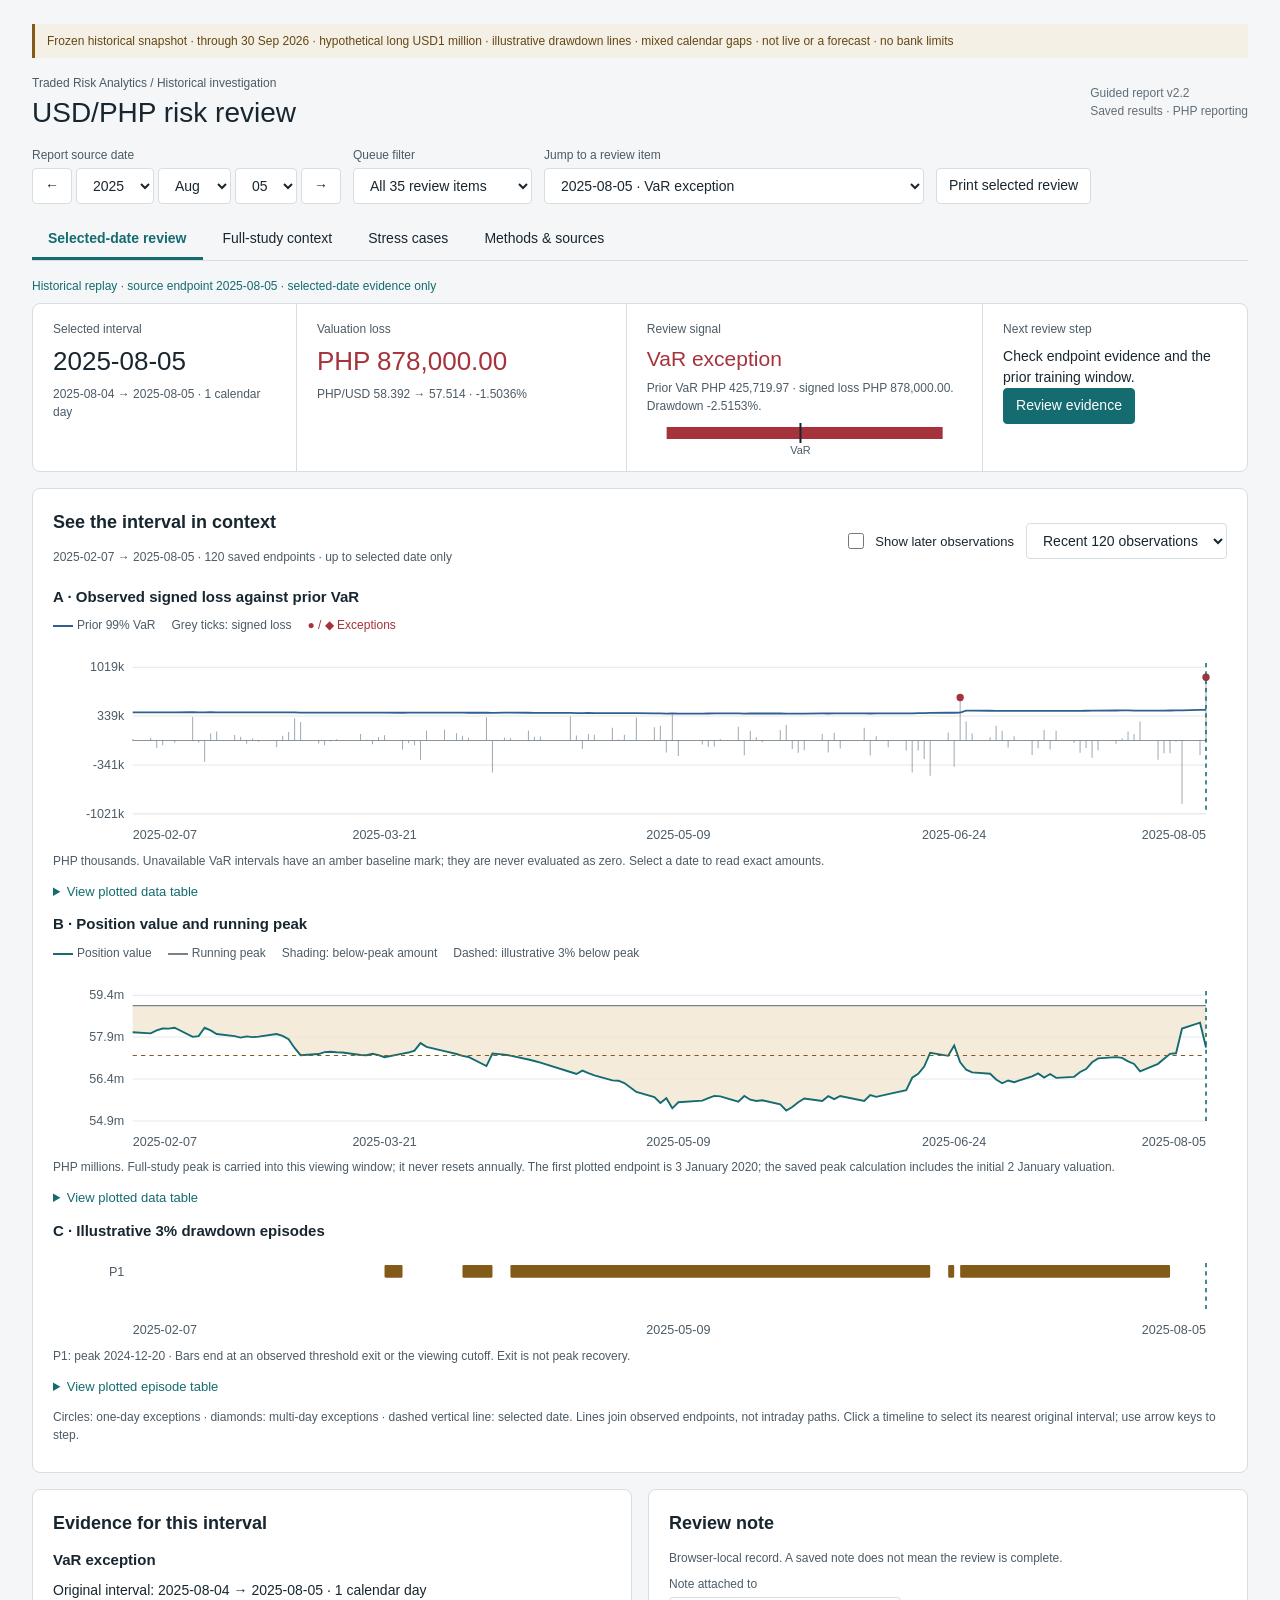
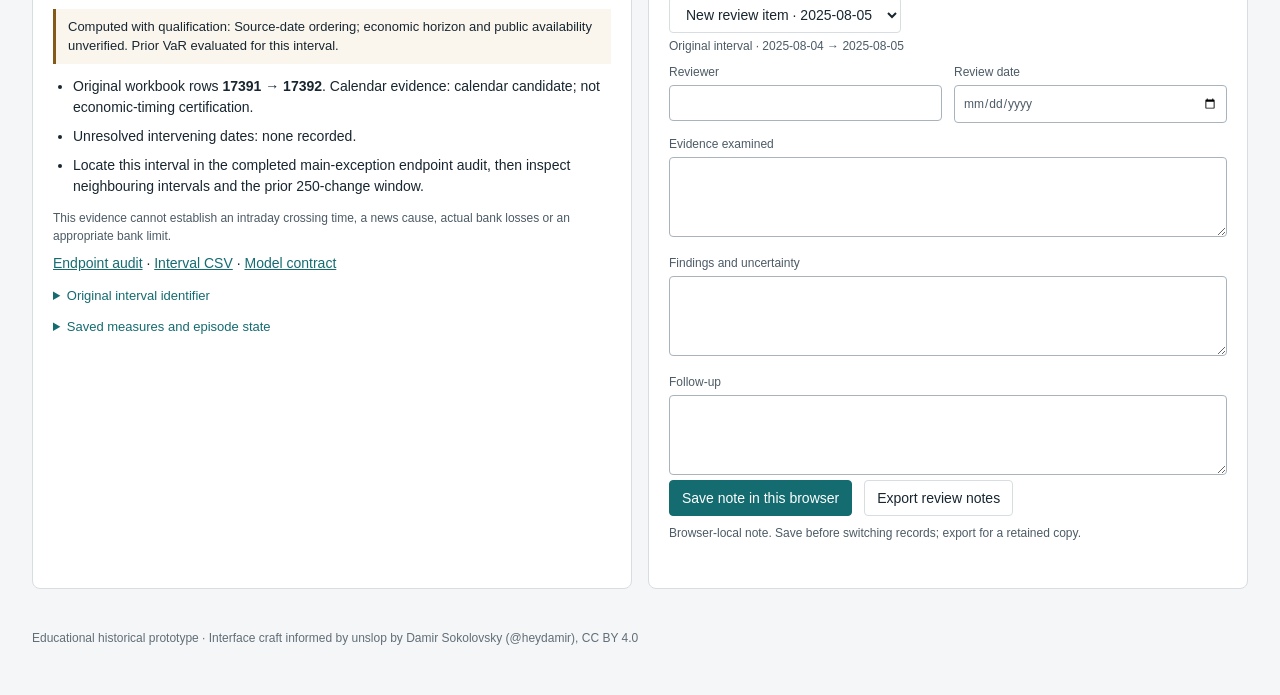
